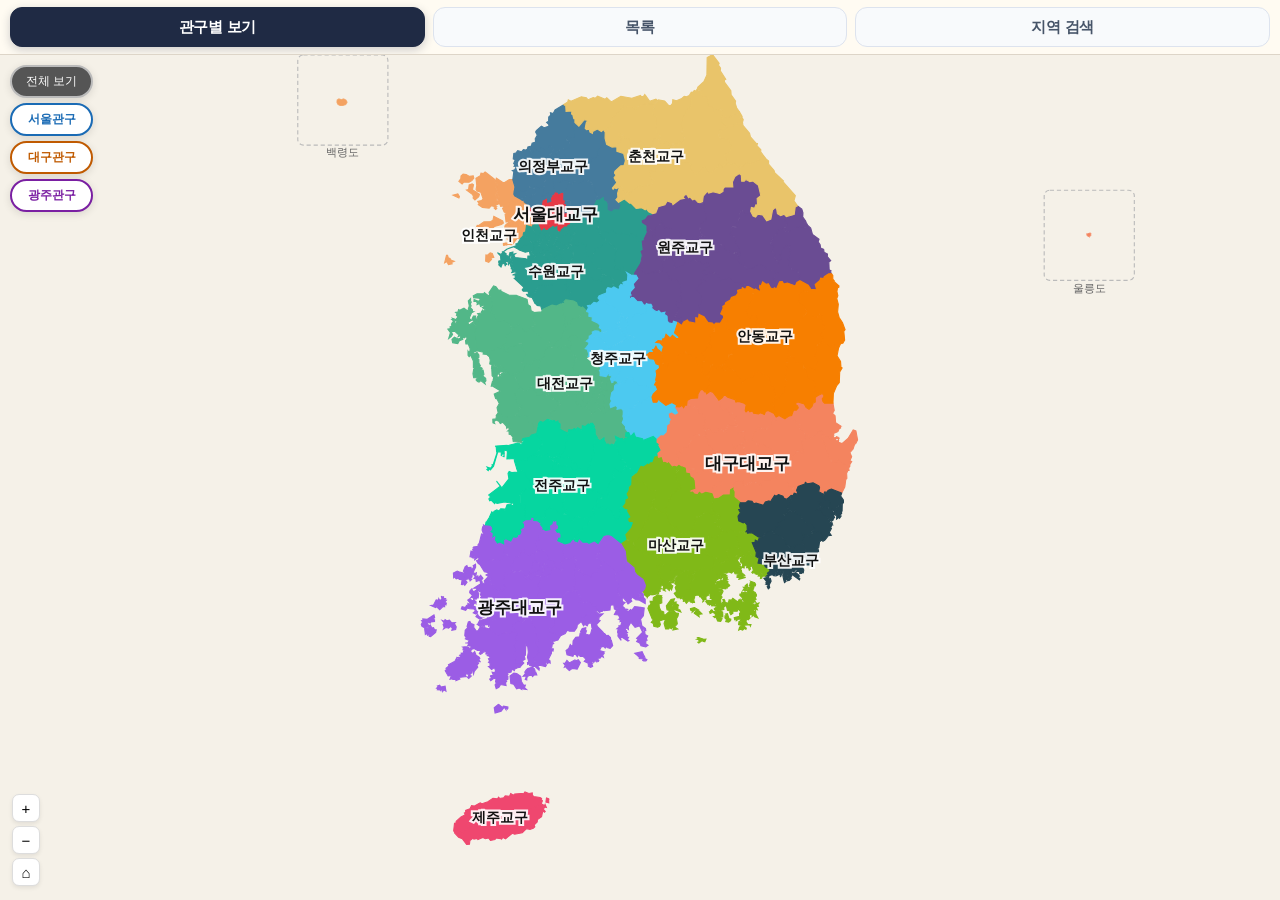
==== diocese.html @ 9a51d106 "Add files via upload" ====
<!DOCTYPE html>
<html lang="ko">
<head>
<script>
(function(){
  var ua=(navigator.userAgent||'').toLowerCase();
  var isIOS=/iphone|ipad|ipod/.test(ua) || (navigator.platform==='MacIntel' && navigator.maxTouchPoints>1);
  if(isIOS){ document.documentElement.classList.add('ios-device'); }
})();
</script>
<meta charset="UTF-8">
<meta http-equiv="Cache-Control" content="no-cache, no-store, must-revalidate">
<meta http-equiv="Pragma" content="no-cache">
<meta http-equiv="Expires" content="0">
<meta name="viewport" content="width=device-width,initial-scale=1.0,maximum-scale=1.0,user-scalable=no">
<meta name="mobile-web-app-capable" content="yes">
<meta name="apple-mobile-web-app-capable" content="yes">
<meta name="apple-mobile-web-app-status-bar-style" content="black-translucent">
<title>교구지도</title>
<link rel="stylesheet" href="css/diocese.css?v=V6-50">
</head>
<body>
<header>
  <div class="hd"><div class="hd-left"><span class="hd-icon" aria-hidden="true"></span><div class="hd-titles"><h1>한국 천주교 교구 지도</h1><span class="hd-sub">한국천주교 3개관구.16개교구</span></div></div></div>
</header>
<div class="tab-bar">
  <div class="tab on" data-tab="gwangu">관구별 보기</div>
  <div class="tab" data-tab="list">목록</div>
  <div class="tab" data-tab="search">지역 검색</div>
</div>
<div id="main">
  <div id="map-view" class="on">
    <svg id="map-svg" viewBox="55 130 380 600" preserveAspectRatio="xMidYMid meet" xmlns="http://www.w3.org/2000/svg">
      <g id="map-g">
        
        <g id="fills">
<path d="M184.0,245.7L187.2,251.6L190.1,250.7L191.0,252.3L188.8,255.5L186.0,254.6L185.7,251.8L184.2,252.9L183.3,251.6L182.0,252.5L181.3,247.5L184.0,245.7Z M168.3,238.7L173.0,242.2L172.9,243.1L171.6,242.8L171.6,245.0L169.6,245.4L168.7,243.1L165.8,244.4L163.2,242.3L166.3,238.9L166.4,237.1L168.3,238.7Z M188.5,245.5L188.8,247.9L192.0,249.3L193.4,251.7L192.8,252.5L191.0,252.8L190.1,250.7L187.2,251.6L186.5,249.7L185.8,249.8L183.7,245.5L186.4,244.4L188.5,245.5Z M190.0,227.6L191.0,228.2L190.7,232.5L192.3,233.1L192.4,234.1L191.8,235.5L188.2,236.1L186.5,234.3L187.2,232.8L187.7,233.3L187.3,228.4L190.0,227.6Z M193.3,244.1L193.0,245.2L195.2,246.4L194.8,247.6L196.5,248.2L195.0,250.9L193.4,251.7L191.6,248.9L188.8,247.9L188.6,245.6L190.2,245.5L192.1,243.6L193.3,244.1Z M177.5,248.9L179.7,248.8L182.0,252.6L179.9,254.5L177.8,254.9L175.8,252.6L175.4,250.2L174.5,250.4L177.5,248.9Z M178.9,231.8L179.9,234.1L178.7,235.0L178.0,237.7L174.8,240.1L173.1,238.6L174.6,238.7L175.6,232.9L175.0,232.4L178.9,231.8Z M182.6,234.4L184.8,236.4L187.1,235.0L188.9,236.8L184.9,239.9L183.7,239.7L183.1,238.5L181.0,237.8L181.9,236.9L180.9,234.2L182.6,234.4Z M174.4,239.8L177.7,242.3L179.8,241.9L179.9,243.0L178.3,244.6L175.0,243.8L170.7,240.6L172.6,239.9L173.1,238.6L174.4,239.8Z M197.8,239.8L198.4,243.4L196.6,243.4L195.1,246.4L193.0,245.2L193.3,244.1L192.1,243.6L192.8,241.9L197.8,239.8Z M176.9,244.0L178.3,244.6L178.8,246.3L176.9,246.5L176.3,248.4L174.5,249.6L174.0,247.2L172.8,246.2L173.8,244.8L172.8,242.6L176.9,244.0Z M180.9,234.4L181.9,236.9L181.0,237.8L183.1,238.5L184.9,240.6L180.2,241.2L179.1,239.8L179.5,238.1L178.7,235.0L180.9,234.4Z M184.5,230.1L184.1,232.2L187.1,235.0L185.5,236.6L181.7,233.7L181.3,231.7L182.5,230.5L182.7,228.8L183.7,228.7L184.5,230.1Z M180.5,242.5L183.3,242.9L184.4,244.6L181.8,247.5L180.2,247.1L178.8,246.3L178.3,244.6L180.5,242.5Z M184.8,227.0L187.1,227.6L187.4,228.6L187.7,233.3L187.2,232.8L186.5,234.4L184.0,232.1L184.5,230.1L183.7,228.1L184.8,227.0Z M172.5,247.0L172.9,246.3L173.9,247.2L174.5,250.4L171.9,248.7L170.0,250.9L167.5,250.8L168.2,249.4L167.3,248.5L168.1,247.3L172.4,247.8L172.5,247.0Z M179.5,237.8L179.1,239.8L180.4,241.6L179.6,242.1L177.7,242.3L174.8,240.1L178.8,236.5L179.5,237.8Z M172.5,247.0L172.4,247.8L170.7,247.0L169.1,247.8L168.3,247.0L168.1,243.9L168.7,243.1L169.6,245.4L171.6,245.0L171.6,242.8L173.0,243.1L173.8,244.8L172.5,247.0Z M186.6,240.5L189.2,241.9L187.7,245.2L183.8,244.0L185.2,241.4L184.9,240.6L186.6,240.5Z M191.7,240.7L191.5,241.9L192.6,242.2L192.1,243.8L189.7,245.7L187.7,245.2L189.5,240.6L191.7,240.7Z M192.6,235.5L192.1,239.3L191.0,240.7L189.5,240.6L188.8,236.0L192.6,235.5Z M181.5,248.6L181.4,250.6L180.0,250.3L179.7,248.8L176.9,248.7L174.9,249.7L176.9,246.5L179.4,246.6L181.3,247.5L181.5,248.6Z M189.1,237.6L189.0,241.8L184.9,240.6L186.6,237.9L188.7,236.6L189.1,237.6Z M173.1,249.7L175.4,250.2L175.8,252.6L177.0,253.5L174.9,255.1L172.3,250.0L173.1,249.7Z M184.9,240.6L185.2,241.5L183.7,243.5L179.8,242.7L180.4,240.9L184.9,240.6Z" fill="#E63946" stroke="#E63946" stroke-width="0.8" class="dp" data-d="서울대교구" data-gw="서울관구" data-color="#E63946" data-parishes="233" data-url="https://aos.catholic.or.kr/index" data-region="서울 전지역" data-detail='["서울 전지역"]' onmouseenter="this.style.filter='brightness(.84)'" onmouseleave="this.style.filter=''" onclick="showCard(this)"/>
<path d="M136.0,213.8L141.6,218.2L143.3,222.0L142.1,225.2L143.2,226.8L142.5,229.7L143.8,230.7L142.9,232.7L144.8,235.6L142.8,236.5L142.4,237.9L143.1,237.8L142.6,238.4L143.3,239.0L142.5,239.7L141.4,238.6L142.2,237.7L139.4,237.0L137.9,238.7L133.1,238.2L130.2,236.2L130.8,235.6L129.8,233.9L132.5,233.4L133.6,232.1L132.0,227.5L129.3,226.6L128.6,225.4L129.1,222.7L128.5,217.5L131.6,215.7L132.1,213.9L133.9,214.1L135.0,213.1L136.0,213.8Z M147.4,220.4L148.9,220.5L152.2,218.4L154.7,218.5L156.2,223.7L155.4,228.6L155.8,229.8L166.4,237.1L166.3,238.9L162.2,239.7L161.6,238.4L160.0,238.4L158.2,237.3L157.4,235.4L154.0,233.5L152.6,234.8L151.6,237.3L150.7,236.9L148.8,238.3L147.6,237.1L146.1,237.5L143.7,231.8L144.8,230.9L143.3,229.7L143.9,227.6L142.9,225.3L143.7,221.8L142.5,219.5L143.0,217.5L147.4,220.4Z M160.0,238.4L159.0,240.0L156.3,239.3L158.9,242.6L156.4,244.8L157.8,249.7L156.7,251.2L152.8,248.6L152.8,247.7L149.9,248.6L149.2,243.0L150.1,242.4L148.5,241.4L147.4,238.8L150.7,236.9L151.6,237.3L152.6,234.8L154.0,233.5L157.4,235.4L158.2,237.3L160.0,238.4Z M134.3,256.4L132.3,253.9L131.1,255.0L129.7,254.3L130.3,253.7L129.0,252.0L129.4,250.9L130.5,251.1L134.2,248.5L139.1,248.2L140.6,247.3L141.2,244.5L147.5,247.8L148.0,249.3L146.6,250.3L141.6,251.8L136.3,256.5L134.3,256.4Z M159.8,251.3L162.3,251.9L164.4,251.1L163.6,255.8L162.3,256.3L162.2,257.6L159.6,260.6L155.1,259.5L158.3,255.8L156.7,251.1L158.1,251.6L158.8,250.3L159.8,251.3Z M149.3,257.0L150.1,255.9L152.2,255.9L152.4,256.8L152.3,255.3L153.5,255.0L158.4,255.1L155.1,259.5L157.5,260.5L154.9,264.0L153.0,264.3L154.0,264.7L150.6,264.3L150.3,265.3L150.3,264.7L147.8,265.3L149.2,264.3L148.0,264.3L148.0,263.5L152.7,263.5L151.3,263.5L151.2,264.2L152.9,264.2L154.0,263.4L150.8,260.9L150.3,257.0L149.3,257.0Z M163.8,243.1L165.8,244.4L168.1,243.9L168.5,247.3L167.3,248.5L168.2,249.4L167.5,250.8L169.0,250.6L168.4,252.4L163.5,251.1L161.4,249.5L161.3,247.2L162.9,246.3L163.4,242.4L163.8,243.1Z M121.5,214.8L123.9,216.2L126.6,215.8L127.0,217.5L125.6,219.2L123.6,220.3L120.0,220.1L118.7,221.6L116.4,219.7L117.8,217.8L117.9,215.9L119.4,214.6L121.5,214.8Z M161.1,238.3L162.2,239.7L163.5,238.8L165.7,239.5L163.2,242.3L162.9,245.6L156.9,245.7L156.5,244.4L158.4,243.7L158.9,242.6L156.3,239.3L159.0,240.0L159.7,238.6L161.1,238.3Z M126.8,222.1L126.0,225.7L131.0,228.9L130.5,230.6L127.8,232.9L126.5,231.6L126.7,230.2L125.9,228.9L121.8,225.9L123.3,225.5L123.7,222.3L125.8,221.5L126.8,222.1Z M162.9,245.6L161.3,247.2L161.4,249.5L163.4,251.4L161.7,251.9L158.8,250.3L158.1,251.6L156.5,250.9L157.8,249.7L156.4,246.6L156.8,245.8L162.9,245.6Z M139.6,275.1L137.6,277.2L135.4,276.4L135.6,272.0L136.7,272.2L138.6,270.5L140.1,271.0L141.2,273.7L139.1,274.1L139.6,275.1Z M155.7,250.7L157.6,252.2L157.7,255.2L152.2,255.6L151.9,253.2L153.9,251.3L154.1,249.8L155.7,250.7Z M108.3,272.2L109.1,274.7L109.9,274.3L111.0,275.8L113.1,276.5L111.2,277.4L111.6,278.3L109.0,278.8L107.8,276.6L106.3,277.5L107.6,272.2L108.3,272.2Z M149.9,250.3L150.9,249.9L153.1,251.5L151.9,253.2L152.2,255.6L150.3,255.5L150.1,254.4L151.0,254.0L150.4,253.0L149.0,254.7L148.9,252.9L149.7,252.7L148.7,252.2L151.7,252.2L150.5,250.6L150.0,251.7L149.1,251.4L149.9,250.3Z M115.6,228.6L116.8,230.5L116.4,231.6L112.2,229.5L115.6,228.6Z M152.5,248.6L155.7,250.7L154.1,249.8L153.9,251.3L153.0,251.5L150.4,249.9L151.7,248.9L152.6,250.0L151.8,248.9L152.5,248.6Z" fill="#F4A261" stroke="#F4A261" stroke-width="0.8" class="dp" data-d="인천교구" data-gw="서울관구" data-color="#F4A261" data-parishes="135" data-url="http://www.caincheon.or.kr/" data-region="인천 전지역, 경기 서부" data-detail='["인천 전지역", "경기 서부 (김포·부천·시흥일부·안산일부)"]' onmouseenter="this.style.filter='brightness(.84)'" onmouseleave="this.style.filter=''" onclick="showCard(this)"/>
<path d="M214.1,232.6L216.3,232.2L218.8,230.1L220.0,231.3L219.4,231.9L219.9,232.9L221.1,233.3L222.4,235.3L222.4,239.7L224.6,240.6L226.7,239.0L229.9,239.3L230.8,236.2L229.9,234.4L231.6,234.1L233.4,232.1L238.6,235.1L242.3,239.0L246.2,238.4L248.7,239.9L249.5,239.1L251.2,241.4L253.3,241.9L254.0,242.6L253.5,244.0L250.8,244.2L248.8,246.8L246.6,247.8L246.7,248.9L247.9,249.0L250.1,251.3L250.3,255.7L248.0,260.5L248.2,261.8L241.8,261.6L241.9,259.6L242.9,258.7L242.3,257.6L240.3,258.9L240.2,257.2L238.1,256.9L237.1,258.2L232.4,256.4L231.9,257.2L228.5,257.7L227.2,255.5L225.4,254.4L222.6,256.4L218.4,254.5L216.4,256.4L214.2,254.0L213.9,252.7L215.3,252.4L215.6,250.8L214.8,249.2L215.3,248.3L213.5,244.9L210.3,244.4L208.6,245.8L212.3,235.0L214.1,232.6Z M161.4,296.8L162.6,295.0L155.7,288.5L156.6,288.3L156.1,285.8L154.5,286.3L157.5,284.9L156.4,283.9L153.6,284.5L154.6,283.7L154.0,281.8L154.5,282.3L155.3,280.9L153.6,281.5L154.6,277.6L153.5,275.1L154.0,272.5L152.2,270.6L153.4,271.5L154.6,270.2L152.2,270.4L154.6,270.0L154.6,271.6L156.5,271.2L155.5,272.1L156.2,273.8L164.0,274.7L164.8,276.6L164.4,275.0L165.3,275.1L165.4,272.7L167.2,272.7L166.6,269.9L167.8,270.3L170.4,273.8L171.0,272.1L172.5,271.7L171.6,272.1L171.5,271.2L175.8,270.2L177.2,273.4L178.8,273.9L180.6,276.7L181.9,276.2L184.8,277.2L186.4,274.8L186.4,276.0L187.4,276.5L188.6,275.5L190.4,278.0L195.6,277.7L196.1,279.0L195.7,279.9L196.4,281.9L194.1,283.0L193.7,285.5L191.7,285.9L190.9,284.1L189.0,283.1L188.4,279.9L183.6,280.5L182.6,282.4L185.1,283.5L186.0,286.4L182.8,287.6L182.6,293.5L180.4,293.1L178.0,294.4L175.0,293.1L173.2,293.7L169.8,299.3L166.0,299.4L165.4,297.7L162.1,297.7L161.4,296.8Z M227.0,255.2L228.5,257.7L231.9,257.2L232.4,256.4L237.1,258.2L238.1,256.9L240.2,257.2L240.3,258.9L242.3,257.6L242.9,258.7L241.9,259.6L241.8,261.6L244.1,261.2L246.6,262.2L247.3,268.5L245.8,269.5L246.7,272.1L245.6,275.6L245.7,277.8L240.7,286.5L235.7,284.6L235.8,283.4L234.6,283.6L232.9,280.8L231.1,281.1L230.8,282.9L229.8,281.8L227.2,282.6L226.3,281.6L227.5,279.9L227.0,275.6L228.0,274.3L227.3,272.0L228.7,268.1L222.4,262.7L220.6,263.7L220.2,260.2L218.2,260.1L216.3,257.1L218.4,254.5L222.6,256.4L225.4,254.4L227.0,255.2Z M205.5,284.7L205.9,286.7L207.1,287.0L208.8,289.7L210.4,288.2L212.5,290.2L215.7,289.5L217.8,291.4L218.5,289.0L217.5,288.2L219.2,285.1L221.4,287.1L224.7,287.8L226.2,290.1L225.4,294.3L222.2,295.2L220.4,299.6L215.9,301.0L215.2,302.5L216.6,304.2L214.5,306.2L212.3,305.7L210.4,307.5L207.7,308.0L208.4,309.5L207.1,311.9L204.2,308.9L203.4,309.4L200.6,308.1L200.0,306.0L197.9,304.7L193.1,304.1L194.8,303.0L194.1,302.1L194.5,301.4L195.9,301.0L195.1,299.4L195.8,297.9L193.2,297.1L192.4,298.0L191.8,297.0L193.9,294.6L191.5,293.6L191.7,292.8L193.4,292.6L193.3,291.2L198.6,292.0L200.4,289.1L204.0,287.9L204.0,285.5L205.5,284.7Z M203.0,263.0L205.2,264.8L206.7,264.5L206.4,272.4L211.4,272.4L210.7,277.6L212.3,279.4L214.0,279.3L214.7,280.3L214.2,281.3L217.5,281.6L217.5,284.5L218.8,285.4L217.5,288.2L218.5,289.0L217.8,291.4L215.7,289.5L212.5,290.2L210.4,288.2L208.8,289.7L207.1,287.0L205.9,286.7L205.1,284.4L204.0,285.5L204.0,287.9L200.4,289.1L198.6,292.0L193.3,291.3L192.1,287.8L193.1,287.2L194.1,283.0L196.4,281.9L195.5,275.5L197.7,273.6L197.6,270.4L194.5,267.2L194.9,265.4L199.0,264.3L199.9,266.3L201.6,264.4L201.2,263.4L203.0,263.0Z M193.3,285.6L193.1,287.2L192.1,287.8L193.6,292.2L191.5,293.6L193.9,294.6L191.8,297.1L192.4,298.0L193.2,297.1L195.7,297.8L195.1,299.4L195.9,301.0L194.1,302.1L194.8,303.0L191.1,305.0L191.6,305.7L191.0,306.8L190.2,306.3L185.6,308.3L182.6,307.6L175.4,311.1L174.5,308.1L171.9,307.8L171.2,305.9L171.2,306.9L170.4,306.4L168.4,302.2L167.3,302.1L168.2,301.7L165.4,301.3L164.5,300.0L170.5,298.9L173.2,293.7L175.0,293.1L178.0,294.4L180.4,293.1L182.7,293.5L182.2,291.6L183.0,291.8L182.5,288.8L183.1,287.3L186.0,286.4L186.8,287.5L187.6,286.8L190.2,287.5L191.4,285.8L193.3,285.6Z M222.6,263.0L224.0,264.7L226.0,265.1L227.2,267.4L228.7,268.1L227.3,272.0L228.0,274.3L227.0,275.6L227.5,279.9L226.3,281.6L227.2,282.6L229.8,281.8L230.8,282.9L231.1,281.1L232.9,280.8L234.5,283.6L236.0,283.8L236.1,290.4L232.8,291.5L233.6,293.6L231.4,292.9L230.3,294.4L230.7,295.7L229.6,296.5L226.4,294.7L225.3,295.7L223.9,295.2L225.4,294.3L226.3,292.2L226.2,290.0L224.8,287.8L221.4,287.1L220.0,285.2L217.7,284.8L217.4,281.5L214.2,281.3L214.7,280.3L214.0,279.3L212.3,279.4L210.7,277.6L211.4,272.3L212.2,271.7L211.5,270.5L212.9,269.8L213.4,267.6L216.9,266.4L220.0,263.1L222.6,263.0Z M212.7,244.5L215.3,248.3L215.4,251.7L213.9,252.7L214.2,254.0L215.1,254.2L218.2,260.1L220.2,260.2L220.3,262.7L219.0,264.3L215.7,267.2L213.4,267.6L212.9,269.8L211.5,270.5L211.9,272.0L208.0,272.9L206.1,272.0L206.7,264.5L205.2,264.8L202.9,262.9L201.2,263.4L201.6,264.4L199.9,266.3L199.0,264.3L194.4,264.9L194.3,263.1L197.8,260.3L197.1,259.2L199.3,256.1L199.3,253.3L197.7,250.6L197.9,249.5L203.5,250.6L203.5,249.7L204.7,249.1L204.3,247.5L206.9,246.6L207.7,247.6L210.1,244.5L212.7,244.5Z M164.5,259.4L165.5,259.4L165.2,257.9L164.9,259.5L162.0,258.3L162.3,256.3L163.8,255.5L164.4,251.1L169.3,252.6L170.1,257.4L172.7,258.5L173.0,261.4L170.9,263.0L168.3,262.3L165.8,263.4L165.0,265.2L162.9,264.9L159.3,268.4L155.4,266.2L150.7,267.7L157.1,265.5L156.9,264.1L158.1,263.8L160.4,260.1L161.4,260.5L160.7,259.9L161.5,258.9L164.5,259.4Z M198.5,238.5L199.9,238.7L203.2,243.5L206.8,245.9L206.0,247.3L204.3,247.5L204.7,249.1L203.5,249.7L203.5,250.6L197.9,249.5L197.3,251.4L195.0,250.9L196.5,248.2L194.7,247.1L196.6,243.4L198.4,243.4L197.8,239.6L197.1,239.8L198.5,238.5Z M194.5,267.2L197.2,269.3L197.7,273.6L195.5,275.4L196.1,276.9L195.6,277.7L190.4,278.0L188.8,276.6L188.5,275.2L189.8,274.6L190.1,272.5L189.3,273.3L188.5,272.1L190.5,270.6L191.2,266.9L194.5,267.2Z M195.5,257.6L197.6,258.1L197.1,259.5L197.8,260.1L194.3,263.1L194.5,265.1L192.3,265.6L185.3,261.7L186.6,258.3L190.0,259.0L193.2,256.9L195.5,257.6Z M173.0,261.1L174.3,263.0L172.4,267.0L175.2,266.9L175.9,268.7L177.1,268.5L177.9,269.7L176.9,271.5L174.7,270.2L169.8,272.6L167.6,269.9L168.1,268.9L169.7,268.6L169.8,264.6L169.1,264.0L169.7,262.6L171.7,262.7L173.0,261.1Z M148.3,270.2L148.1,270.9L148.7,270.3L150.3,271.4L148.6,270.3L148.3,270.9L151.5,273.0L152.6,272.2L152.9,273.2L152.1,271.3L153.0,272.2L152.6,274.2L154.1,278.1L153.4,280.7L152.9,278.2L151.9,277.9L151.7,279.5L151.3,276.0L151.0,276.7L148.5,276.3L150.7,278.8L149.9,278.5L149.1,279.9L149.6,277.5L148.7,278.4L147.5,277.6L146.3,280.5L144.8,279.1L144.8,278.2L145.9,277.9L144.6,277.2L144.8,276.3L146.9,275.9L146.2,275.3L146.0,272.7L143.8,270.4L146.3,271.6L147.6,270.3L147.1,269.5L147.6,270.0L150.7,267.7L147.6,270.0L148.3,270.2Z M168.7,262.7L169.7,262.6L169.1,264.0L169.8,264.6L169.7,268.6L163.5,270.0L159.3,268.4L162.9,264.9L165.0,265.2L165.8,263.4L168.7,262.7Z M186.8,257.2L183.7,265.1L181.5,266.4L180.6,265.9L179.8,269.0L177.2,268.8L177.1,267.5L178.4,267.1L181.8,258.0L186.8,257.2Z M196.2,251.2L197.8,251.2L197.6,251.7L196.1,254.0L192.9,255.3L192.8,257.8L190.0,259.0L186.6,258.3L186.5,255.7L188.8,255.5L189.0,254.3L191.7,252.1L192.8,252.5L194.1,250.8L196.2,251.2Z M186.3,275.1L184.8,277.2L181.9,276.2L180.5,276.7L178.8,273.9L177.2,273.4L176.9,271.1L177.9,269.7L177.4,268.9L179.7,269.0L183.1,273.1L185.6,273.3L186.3,275.1Z M186.5,280.0L188.4,279.9L189.0,283.1L191.2,284.4L191.6,285.7L190.4,287.4L187.6,286.8L186.7,287.5L185.1,283.5L182.6,282.4L183.7,280.5L186.5,280.0Z M187.6,262.9L192.8,265.7L194.6,265.1L194.9,266.5L191.2,266.9L190.5,269.4L188.0,269.6L187.8,267.6L186.3,267.0L185.8,264.6L184.4,263.3L185.3,261.7L187.6,262.9Z M172.1,249.3L174.6,255.0L173.7,257.5L172.2,257.4L172.7,258.5L171.2,258.5L170.1,257.4L169.4,252.7L168.4,252.4L169.0,250.6L170.0,250.9L170.1,250.1L172.1,249.3Z M183.3,251.6L184.2,252.9L185.9,251.9L186.0,254.6L186.9,255.5L186.2,257.2L181.5,258.6L179.8,256.5L180.0,253.9L183.3,251.6Z M177.9,254.9L178.6,254.6L178.7,256.4L176.7,257.6L178.1,259.6L178.0,261.1L176.1,261.1L174.3,263.0L172.2,257.4L173.7,257.5L174.5,254.6L175.4,255.1L177.0,253.4L177.9,254.9Z M178.1,261.0L179.8,262.8L179.7,263.8L178.7,265.0L178.4,267.1L177.1,267.5L177.3,268.4L175.9,268.7L175.2,266.9L172.4,267.0L175.6,261.5L178.1,261.0Z M185.1,264.2L186.3,266.9L185.9,269.9L180.4,270.7L179.7,269.0L180.6,265.9L181.5,266.4L185.1,264.2Z M187.2,267.6L188.1,268.1L188.0,269.6L190.5,269.4L190.5,270.6L188.4,272.4L189.3,273.3L190.1,272.4L189.9,274.5L187.4,276.5L186.3,275.9L186.4,272.9L185.8,272.7L186.8,272.0L185.7,268.0L186.3,267.0L187.2,267.6Z M198.1,251.0L199.4,254.1L198.5,257.1L197.4,258.2L193.0,257.1L192.9,255.3L196.1,254.0L198.1,251.0Z M180.1,254.6L179.8,256.5L181.5,258.7L179.8,262.8L177.9,260.8L178.1,259.6L176.7,257.6L178.7,256.4L178.6,254.6L180.1,254.6Z M186.4,270.2L186.8,272.0L185.8,272.7L186.4,272.9L186.1,273.8L183.1,273.1L181.1,270.5L186.4,270.2Z" fill="#2A9D8F" stroke="#2A9D8F" stroke-width="0.8" class="dp" data-d="수원교구" data-gw="서울관구" data-color="#2A9D8F" data-parishes="222" data-url="https://www.casuwon.or.kr/" data-region="경기 남부" data-detail='["경기 남부 (수원·광주·과천·광명·군포·성남·시흥일부·안산일부·안성·안양·양평·여주·오산·용인·의왕·이천·평택·하남·화성)"]' onmouseenter="this.style.filter='brightness(.84)'" onmouseleave="this.style.filter=''" onclick="showCard(this)"/>
<path d="M220.8,191.5L222.5,194.5L228.2,195.1L228.7,198.6L233.3,199.8L234.6,202.8L233.7,208.3L231.4,208.6L227.2,212.5L226.9,213.8L228.0,215.3L226.6,217.2L228.6,220.6L225.4,224.1L225.9,225.3L226.9,224.2L228.2,224.9L229.9,224.0L229.3,231.1L227.8,232.6L230.7,236.6L229.9,239.3L226.7,239.0L224.6,240.6L222.4,239.7L222.4,235.3L221.1,233.3L219.9,232.9L219.8,231.0L218.8,230.1L216.3,232.2L214.1,232.5L214.9,229.4L213.7,228.3L214.1,227.8L213.0,227.6L212.8,224.5L211.7,223.9L211.0,221.4L209.5,219.7L205.3,218.5L207.1,209.1L210.0,208.8L210.6,203.1L212.8,203.6L215.2,201.2L214.5,199.3L215.2,197.1L217.6,195.4L218.6,191.6L220.4,189.7L220.8,191.5Z M198.8,175.4L198.8,178.0L201.6,180.6L205.3,176.0L207.9,176.4L206.8,178.2L206.1,182.0L207.0,183.0L208.9,182.6L209.5,184.7L211.2,185.6L211.4,184.4L214.7,182.6L217.6,184.3L219.1,182.9L220.3,184.8L220.4,189.4L218.6,191.6L217.6,195.4L215.2,197.1L214.5,199.3L215.2,201.2L212.8,203.6L210.6,203.1L210.0,208.8L207.1,209.1L206.0,213.2L206.3,215.9L204.8,219.8L201.8,221.3L200.7,219.7L198.3,220.2L196.7,222.0L191.8,218.5L193.2,215.1L192.1,210.0L195.3,208.3L196.0,206.3L195.2,204.5L193.2,204.0L192.1,201.6L191.0,201.1L190.5,197.0L192.3,196.4L193.1,197.4L195.3,195.5L194.5,191.1L192.6,190.9L192.7,188.8L194.9,187.4L195.5,189.0L198.8,188.3L198.3,182.9L197.3,182.2L197.6,176.0L198.8,175.4Z M190.9,165.2L192.3,166.3L192.5,170.0L196.7,169.8L196.4,171.8L197.3,172.4L197.2,174.1L198.1,175.4L197.3,182.2L198.3,182.9L198.8,188.3L195.5,189.0L194.9,187.4L192.4,189.7L192.6,191.0L194.5,191.1L195.1,196.0L193.1,197.4L191.4,196.3L190.5,197.0L190.6,198.2L187.4,197.2L183.8,202.8L180.7,201.3L184.4,196.6L182.1,194.1L177.8,197.2L174.2,195.7L174.2,198.4L173.5,198.8L170.2,196.7L169.2,199.4L168.0,199.7L166.3,196.1L165.1,196.5L165.4,195.3L167.9,194.6L168.4,192.6L170.9,191.8L170.6,189.5L172.1,186.9L170.9,184.6L171.4,183.7L175.0,180.5L176.9,181.6L180.2,180.6L180.3,179.5L178.7,177.9L180.1,177.0L180.2,174.0L181.6,172.8L181.4,171.0L183.4,171.6L184.7,169.0L190.9,165.2Z M182.1,194.4L184.4,196.6L180.0,201.7L179.8,203.6L178.8,203.9L179.2,204.6L178.4,205.7L177.7,212.0L175.6,212.1L174.8,213.8L175.6,215.9L174.9,217.4L177.8,217.8L177.0,221.9L175.5,222.1L174.8,224.0L173.6,224.6L170.9,223.3L167.4,224.5L166.1,223.1L164.0,226.6L160.0,226.5L157.0,228.2L155.7,227.0L156.2,223.7L154.7,218.5L155.4,212.7L154.4,212.1L156.1,211.5L157.2,209.1L155.6,209.0L156.3,208.0L155.3,207.1L156.4,204.4L155.0,203.8L155.4,199.9L156.8,199.7L158.2,197.9L160.9,198.8L162.2,197.2L164.0,197.5L165.9,195.9L168.0,199.7L169.2,199.4L170.3,196.6L173.5,198.8L174.2,198.4L174.2,195.7L177.8,197.2L180.7,194.4L182.1,194.4Z M205.9,219.2L209.8,220.0L211.7,223.9L212.8,224.5L213.0,227.6L214.1,227.8L213.7,228.3L214.9,229.4L209.0,243.9L208.7,246.6L207.5,247.6L206.5,245.5L202.9,243.3L199.9,238.7L196.5,239.1L197.1,238.4L195.6,237.6L195.3,233.0L190.9,232.9L191.0,228.2L189.7,227.1L192.1,226.1L193.5,224.1L193.8,221.9L195.3,221.1L196.9,222.0L198.0,220.4L200.6,219.7L201.8,221.3L204.8,219.8L205.2,218.5L205.9,219.2Z M181.2,201.8L183.1,202.0L184.1,203.6L183.5,204.2L183.9,205.3L186.8,206.3L188.0,209.1L190.4,208.8L192.0,209.8L193.2,215.1L191.6,218.7L188.0,220.4L184.4,219.7L183.2,220.4L184.5,226.5L183.7,228.7L182.2,229.1L179.2,227.7L178.2,230.0L175.5,230.3L175.1,229.6L176.7,226.1L176.4,223.8L177.2,223.0L177.8,217.8L174.9,217.4L175.6,215.9L174.8,213.8L175.6,212.1L177.7,212.0L178.4,205.7L179.2,204.6L178.8,203.9L179.8,203.6L180.0,201.7L181.2,201.8Z M177.2,222.0L176.4,223.8L176.7,226.1L175.2,230.1L178.0,230.1L179.2,227.7L181.5,228.6L182.5,229.9L181.3,231.7L181.7,233.7L179.5,234.5L179.4,232.0L178.6,231.3L176.6,232.7L175.0,232.4L175.6,232.9L174.6,238.7L173.4,238.2L172.6,239.9L170.7,240.6L162.8,234.4L163.2,233.9L165.5,234.9L165.8,233.3L167.6,232.7L167.1,231.4L168.1,230.9L168.0,230.0L170.7,228.3L169.7,223.7L170.9,223.3L173.6,224.6L174.8,224.0L175.5,222.1L177.2,222.0Z M188.3,197.7L190.6,198.2L191.0,201.1L192.1,201.6L193.2,204.0L195.3,204.7L196.0,206.3L195.3,208.3L192.1,210.0L190.4,208.8L188.1,209.1L186.8,206.3L183.9,205.3L183.8,202.8L185.2,201.4L185.4,199.9L186.5,199.4L187.1,197.4L188.3,197.7Z M192.7,219.1L195.3,221.5L193.8,221.9L193.5,224.1L192.1,226.1L187.3,228.5L187.1,227.6L184.3,226.9L183.2,220.4L184.4,219.7L188.0,220.4L191.8,218.5L192.7,219.1Z M167.2,224.4L169.3,224.1L170.9,227.8L168.0,230.0L168.1,230.9L167.1,231.4L167.6,232.7L165.8,233.3L165.5,234.9L160.9,233.0L161.9,230.7L163.1,230.9L164.3,229.3L164.7,227.1L164.0,226.0L165.7,223.3L167.2,224.4Z M164.0,226.6L164.7,227.1L164.0,229.9L161.9,230.7L160.6,232.6L156.0,230.0L155.4,228.8L155.6,227.0L157.0,228.2L160.0,226.5L164.0,226.6Z M195.3,233.0L195.4,237.0L197.1,238.3L196.4,239.0L197.3,239.6L191.8,242.2L191.5,240.1L192.9,237.1L192.7,235.6L191.7,235.3L192.3,233.1L195.3,233.0Z" fill="#457B9D" stroke="#457B9D" stroke-width="0.8" class="dp" data-d="의정부교구" data-gw="서울관구" data-color="#457B9D" data-parishes="88" data-url="http://ucatholic.or.kr/" data-region="경기 북부" data-detail='["경기 북부 (의정부·고양·구리·남양주·동두천·양주·연천·파주·가평·포천)"]' onmouseenter="this.style.filter='brightness(.84)'" onmouseleave="this.style.filter=''" onclick="showCard(this)"/>
<path d="M292.9,226.7L293.8,228.1L296.9,227.1L301.6,228.3L303.9,226.9L304.0,225.1L305.1,223.7L310.6,223.8L310.6,220.2L312.3,216.4L315.6,214.1L317.0,215.5L317.2,219.7L319.0,219.6L320.1,218.3L323.0,219.9L325.3,219.5L329.1,222.6L330.9,229.8L328.2,231.9L328.5,236.6L327.3,236.4L326.4,238.8L324.1,238.2L323.6,240.8L322.7,240.9L323.2,242.2L320.8,242.5L320.4,243.9L319.7,243.7L319.1,240.4L317.1,240.8L316.0,242.1L315.1,247.0L315.0,248.8L315.7,249.5L314.1,248.1L313.4,249.3L314.0,252.2L310.6,252.0L309.7,252.9L310.2,255.1L309.3,257.6L312.0,259.0L313.1,261.8L312.6,263.5L314.2,264.5L315.7,268.6L315.3,269.4L316.7,271.1L315.5,272.8L313.4,270.5L308.7,270.4L308.4,268.9L305.5,268.4L304.7,265.5L302.0,264.6L300.7,267.1L301.0,269.8L297.9,270.2L296.7,268.3L293.9,267.0L293.3,263.6L294.1,261.0L288.5,256.9L287.2,250.3L288.9,249.8L291.7,246.9L292.1,244.1L290.2,238.4L290.5,235.4L288.0,234.7L289.4,234.1L289.9,230.3L292.9,226.7Z M341.4,238.8L342.6,242.6L345.3,244.2L347.3,243.0L348.3,244.6L347.3,247.2L348.4,247.8L348.1,248.9L349.4,248.9L349.7,249.8L347.0,253.8L345.3,253.3L342.4,254.8L341.9,257.5L339.7,258.7L337.9,263.3L337.6,265.1L339.4,265.1L340.3,266.7L338.7,269.4L341.2,271.8L340.5,273.0L343.5,278.5L343.2,285.1L341.6,284.8L340.9,283.0L337.3,283.2L329.9,278.6L324.9,281.4L320.9,281.7L318.6,279.1L318.6,277.8L317.0,278.4L315.2,277.6L314.2,272.8L315.5,272.8L316.7,271.1L315.3,269.4L315.7,268.6L314.2,264.5L312.6,263.5L313.1,261.8L311.9,258.7L309.8,258.3L309.2,256.9L310.2,255.1L309.9,252.7L314.0,252.2L313.4,249.3L314.1,248.1L315.7,249.5L315.0,248.8L316.1,241.8L319.1,240.4L320.0,244.0L320.8,242.5L323.2,242.2L322.7,240.9L323.4,240.7L326.0,244.8L327.1,245.1L328.7,243.1L333.0,244.0L334.9,247.8L337.9,246.5L339.1,240.2L339.9,238.7L341.4,238.8Z M363.8,250.7L366.2,252.8L367.5,257.5L372.1,260.8L371.5,262.6L372.9,264.7L373.2,267.0L375.4,268.1L375.7,270.0L378.1,271.3L378.0,273.1L380.4,276.0L379.1,277.0L379.3,282.4L380.6,283.3L380.0,283.5L381.0,285.4L377.7,285.8L375.2,288.8L373.3,288.6L372.8,290.0L369.4,293.0L370.5,296.7L366.1,296.4L364.4,293.5L358.5,290.3L357.9,288.8L358.5,286.2L358.0,284.2L351.5,281.2L350.4,279.0L351.4,277.6L351.2,276.3L349.7,275.4L351.4,274.0L351.0,273.0L351.7,271.9L350.9,270.5L352.0,268.8L350.4,267.2L351.6,265.5L351.2,264.4L347.9,265.7L345.8,268.7L345.6,271.4L344.2,272.1L345.1,275.0L343.7,275.6L342.8,278.0L342.0,274.6L340.5,273.0L341.2,271.8L338.7,269.2L340.3,266.7L339.4,265.1L337.6,265.1L339.7,258.7L341.8,257.7L342.3,255.0L344.5,253.6L346.8,253.5L348.5,255.2L350.9,255.9L354.6,252.7L358.6,252.0L361.8,253.1L363.8,250.7Z M289.8,257.9L294.1,261.0L293.3,263.6L293.9,267.0L296.7,268.3L297.9,270.1L301.0,269.8L300.7,267.1L301.8,264.7L304.3,265.3L305.5,266.7L305.5,268.4L308.4,268.9L308.7,270.4L311.1,270.0L311.7,270.9L313.0,270.4L314.9,271.4L315.3,272.3L314.4,272.3L314.1,273.7L315.1,275.0L315.1,277.4L317.0,278.4L318.6,277.8L318.6,279.1L320.5,281.6L324.9,281.4L329.5,278.5L333.5,280.2L337.3,283.2L341.0,283.1L342.2,285.3L341.2,286.0L341.2,287.7L339.6,289.0L341.1,290.1L340.0,292.9L341.2,294.3L343.0,293.8L341.9,296.1L340.4,295.2L339.8,296.2L337.7,295.4L336.2,292.5L334.4,292.8L332.1,291.1L330.9,294.1L330.1,293.6L329.8,294.9L330.6,296.8L329.7,297.8L328.3,296.6L325.4,296.5L324.5,295.2L319.5,293.0L318.9,291.6L317.6,292.7L311.8,291.4L308.4,287.6L306.8,289.2L303.2,289.1L302.3,290.0L301.8,288.2L299.9,287.3L300.3,285.4L298.9,284.2L296.9,285.0L295.0,284.2L291.7,286.7L290.2,285.8L288.9,283.9L290.3,282.6L291.7,282.8L291.5,281.5L294.1,280.1L294.4,278.1L293.3,277.3L289.2,278.9L287.8,276.7L286.0,276.9L284.2,274.6L284.7,270.5L283.2,269.5L281.7,270.1L281.7,271.4L278.7,272.3L276.4,272.1L275.7,270.0L276.8,266.8L280.8,266.9L280.8,265.2L282.4,264.9L281.7,261.3L282.3,259.5L286.5,260.0L289.8,257.9Z M278.3,229.2L279.5,231.3L280.5,230.7L282.4,232.9L283.5,232.1L286.5,234.9L290.5,235.4L290.2,238.4L292.1,244.1L291.7,246.9L288.9,249.8L287.2,250.3L287.4,253.9L288.3,254.6L288.0,255.8L289.0,257.8L286.5,260.0L282.3,259.5L281.7,261.3L282.4,264.9L280.8,265.2L280.9,266.9L277.6,266.2L275.9,269.4L270.8,268.1L269.6,265.8L270.0,263.6L270.9,262.3L272.8,262.1L272.8,259.6L274.8,257.6L271.7,253.9L268.1,253.9L265.3,252.4L262.5,253.0L261.1,249.5L261.7,248.0L260.8,247.4L258.8,251.0L256.4,251.6L255.3,254.9L255.7,258.7L254.3,259.2L253.4,255.1L251.7,253.8L250.0,254.6L250.0,251.1L246.7,248.9L246.6,247.8L248.8,246.8L250.8,244.2L253.5,244.0L254.2,242.5L256.2,242.1L257.9,239.2L257.8,237.9L262.7,236.4L264.3,233.6L267.8,234.8L268.4,236.2L273.4,232.4L275.9,232.2L276.3,229.7L278.3,229.2Z M265.3,320.1L264.4,319.0L264.2,315.5L262.2,314.0L262.6,312.7L259.9,313.2L258.4,311.5L257.0,312.3L255.4,311.7L253.2,309.8L253.6,308.4L252.8,307.1L250.0,306.3L248.0,307.8L246.1,305.2L243.0,305.1L240.5,302.3L239.0,302.1L238.4,303.2L237.5,302.6L237.9,300.6L238.7,300.5L238.0,299.1L238.6,297.6L240.9,295.2L240.2,292.6L243.5,288.7L241.2,285.9L241.2,284.9L245.3,278.2L246.3,282.8L249.1,285.7L254.5,283.9L255.1,284.5L256.0,283.5L258.3,285.1L259.6,283.0L263.0,283.8L264.1,284.4L264.3,285.9L265.6,287.0L265.5,289.0L267.1,290.4L268.4,288.4L270.5,288.6L270.7,290.0L272.0,290.6L271.8,291.7L273.9,292.8L273.5,295.7L274.3,298.3L273.1,300.4L274.4,302.3L274.0,305.9L271.8,305.0L270.1,305.6L270.4,307.1L272.8,309.9L269.7,316.0L271.9,317.8L274.1,316.3L274.9,318.2L278.0,318.8L276.0,319.5L274.6,322.1L272.4,320.0L269.7,319.1L268.8,319.0L268.7,320.4L267.7,321.0L265.3,320.1Z M265.2,273.8L268.3,275.0L268.7,277.1L270.0,278.1L269.1,279.5L269.9,280.9L275.9,279.2L277.3,276.1L280.5,278.4L281.3,276.3L283.6,274.6L286.0,276.9L287.8,276.7L289.2,278.9L293.3,277.3L294.6,278.3L294.1,280.1L291.5,281.5L291.7,282.8L290.3,282.6L288.9,283.9L292.2,287.2L292.2,290.2L291.4,290.5L289.4,288.6L288.2,290.1L289.3,291.6L285.0,295.1L285.6,297.9L288.2,300.2L289.0,304.9L288.8,306.1L286.6,307.7L287.8,312.9L286.4,315.2L286.6,317.0L284.5,316.8L284.8,320.5L279.6,319.4L278.6,318.2L274.9,318.2L274.1,316.3L271.9,317.8L269.8,316.3L272.8,309.9L270.4,307.1L270.1,305.6L271.8,305.0L274.0,305.9L274.4,302.3L273.1,300.4L274.3,298.3L273.5,295.7L273.9,292.8L271.8,291.7L272.0,290.6L270.7,290.0L270.5,288.6L268.4,288.4L267.1,290.4L265.5,289.0L265.6,287.0L264.3,285.9L264.1,284.4L260.6,283.4L261.4,281.0L260.2,277.1L265.2,273.8Z M261.4,249.0L262.5,253.0L265.3,252.4L268.1,253.9L271.7,253.9L274.8,257.6L272.8,259.6L272.8,262.1L270.9,262.3L270.0,263.6L269.6,265.8L270.8,268.1L275.8,269.3L276.5,272.2L280.4,272.0L283.2,269.5L284.9,271.0L284.3,274.5L281.3,276.3L280.5,278.4L277.3,276.1L275.9,279.2L270.2,280.9L269.1,279.5L270.0,278.1L268.7,277.1L268.3,275.0L264.4,273.8L260.2,277.1L261.4,281.0L260.6,283.4L259.1,283.2L258.3,285.1L256.0,283.5L255.1,284.5L254.5,283.9L249.1,285.7L246.4,283.0L245.3,279.0L246.7,272.1L245.8,269.5L247.3,268.5L246.6,262.2L248.2,261.8L248.0,260.5L250.3,255.7L250.0,254.6L251.1,253.9L253.4,255.1L254.3,259.2L255.7,258.7L255.3,254.9L256.4,251.6L258.9,251.0L260.7,247.5L261.7,248.0L261.4,249.0Z M299.6,284.7L300.6,286.1L299.9,287.3L301.8,288.2L302.3,290.0L303.2,289.1L306.8,289.2L308.4,287.6L311.8,291.4L317.6,292.7L318.9,291.6L319.4,292.9L321.4,293.9L319.8,296.5L317.7,295.2L317.6,296.2L315.6,296.2L314.1,297.5L314.8,298.6L313.2,301.0L309.9,302.2L309.2,303.9L305.9,305.9L305.3,307.7L303.8,308.4L304.0,309.8L302.3,313.7L304.4,315.2L304.2,317.2L302.0,320.5L298.9,320.3L297.3,321.5L296.3,320.4L293.3,320.0L290.4,315.9L287.0,314.2L287.8,312.9L286.6,307.7L288.8,306.1L289.0,304.9L288.2,300.2L285.6,297.9L285.0,295.1L289.3,291.6L288.2,290.1L289.4,288.6L291.4,290.5L292.2,290.2L292.6,289.0L291.7,286.7L292.7,285.6L295.1,284.2L296.9,285.0L299.6,284.7Z M351.6,265.5L350.4,266.7L352.1,268.9L350.9,270.5L351.7,271.9L351.0,273.0L351.4,273.9L349.7,275.4L351.2,276.3L351.4,277.6L350.4,279.0L352.8,282.4L356.5,282.9L356.6,284.0L358.0,284.2L358.5,286.2L357.9,288.8L358.5,290.3L356.4,291.5L355.5,293.9L349.6,291.9L347.1,292.6L346.0,290.9L344.0,291.2L343.0,293.6L341.1,294.3L340.0,292.9L341.1,290.1L339.6,289.0L341.3,287.7L341.4,285.6L343.5,284.3L343.5,278.5L342.8,278.0L343.7,275.6L345.1,275.0L344.2,272.1L345.6,271.4L345.8,268.7L347.9,265.7L351.2,264.4L351.6,265.5Z M359.9,239.5L360.7,242.0L360.6,244.0L359.9,242.9L360.1,244.3L363.0,248.4L361.9,247.7L361.0,249.1L362.7,248.5L363.9,250.6L363.2,251.8L362.4,251.7L361.8,253.1L358.6,252.0L354.6,252.7L350.9,255.9L347.1,254.0L349.7,249.8L349.4,248.9L348.1,248.9L348.4,247.8L347.3,247.2L347.9,245.0L350.4,243.6L352.1,244.1L354.5,243.2L355.2,237.9L356.8,237.1L359.9,239.5Z" fill="#6A4C93" stroke="#6A4C93" stroke-width="0.8" class="dp" data-d="원주교구" data-gw="서울관구" data-color="#6A4C93" data-parishes="54" data-url="http://www.wjcatholic.or.kr/" data-region="강원 남부, 충북 북부" data-detail='["강원 남부 (원주·삼척·영월·정선·태백·횡성·동해일부·평창일부)", "충북 북부 (단양·제천)"]' onmouseenter="this.style.filter='brightness(.84)'" onmouseleave="this.style.filter=''" onclick="showCard(this)"/>
<path d="M269.0,201.0L270.6,203.4L274.4,206.0L280.2,206.3L281.4,207.4L280.9,211.0L284.5,215.1L288.2,212.2L288.8,210.3L291.1,209.1L293.6,213.2L295.9,213.6L297.3,212.9L297.4,211.4L298.8,210.2L300.3,209.9L301.3,207.4L303.7,209.6L307.1,206.5L309.6,207.9L312.1,206.7L316.1,210.1L315.6,214.1L312.4,216.3L310.6,220.2L310.9,223.7L305.1,223.7L304.0,225.1L303.9,226.9L301.6,228.3L296.9,227.1L293.8,228.1L292.9,226.7L289.9,230.3L289.4,234.1L287.6,234.9L286.1,234.6L284.1,232.3L282.4,232.9L280.5,230.7L279.5,231.3L278.2,229.1L276.7,229.3L275.6,231.3L276.3,231.8L273.4,232.4L268.4,236.2L267.8,234.8L264.3,233.6L262.7,236.4L257.8,237.8L256.2,242.1L254.0,242.6L251.2,241.4L249.5,239.1L248.7,239.9L246.2,238.4L242.3,239.0L238.6,235.1L237.6,235.2L233.8,232.2L229.8,234.6L227.9,232.8L229.3,231.1L229.1,228.2L230.5,223.5L232.7,224.8L232.8,226.5L234.0,226.9L234.3,229.6L236.2,227.2L237.4,229.1L237.7,227.1L239.8,227.5L239.9,225.8L245.2,222.6L246.2,223.6L248.5,222.5L249.6,223.3L251.2,221.9L252.8,222.6L254.7,219.7L253.6,217.5L252.1,216.6L252.3,214.2L251.3,212.1L255.8,212.5L256.4,210.4L257.6,209.7L261.1,213.6L263.2,208.6L264.5,207.7L264.3,205.9L265.6,204.5L266.3,201.4L269.0,201.0Z M285.8,153.8L286.3,155.5L289.3,155.1L289.4,159.3L292.9,160.0L293.5,166.8L296.8,166.9L297.6,170.1L299.1,168.9L300.0,169.7L301.7,168.1L303.4,169.5L303.8,173.5L302.0,176.4L305.8,180.6L305.8,182.3L302.6,183.7L301.2,183.3L300.6,185.0L301.1,187.5L302.4,190.0L303.7,189.0L305.6,190.0L307.5,189.4L308.7,191.1L308.9,193.3L309.8,193.8L308.2,199.0L306.4,199.3L305.8,200.8L305.6,202.0L306.7,203.5L306.4,205.8L307.1,206.4L306.6,207.4L303.7,209.6L301.3,207.4L300.3,209.9L298.8,210.2L297.4,211.4L297.3,212.9L295.9,213.6L293.6,213.2L291.1,209.1L288.8,210.3L288.2,212.2L284.5,215.1L280.9,211.0L281.4,207.4L280.2,206.3L274.5,206.0L270.6,203.4L269.3,201.1L266.9,201.8L264.9,199.7L265.4,196.4L268.0,195.5L270.4,193.0L271.8,193.6L271.9,190.2L274.8,192.2L276.6,190.1L276.2,187.6L274.2,185.3L275.5,183.6L274.0,179.0L275.5,176.2L275.0,174.7L276.9,172.4L277.2,169.5L280.0,167.6L281.2,165.2L281.1,161.5L279.7,160.1L274.1,161.3L276.4,159.3L278.1,159.7L280.0,158.7L281.4,156.4L282.2,156.7L283.6,155.2L284.6,155.7L285.8,153.8Z M232.0,186.6L233.9,187.6L233.7,188.7L235.2,189.7L237.6,189.4L237.8,192.6L241.6,191.1L242.8,192.6L243.7,192.5L245.6,191.0L247.5,192.2L249.0,195.8L252.3,195.1L254.9,193.2L254.1,191.3L254.6,189.6L258.6,189.8L258.7,192.0L261.3,193.7L263.0,191.1L265.7,192.5L265.4,194.1L266.2,195.0L267.8,193.2L269.2,193.6L268.0,195.5L265.4,196.4L264.9,199.7L266.3,202.0L264.3,205.9L264.5,207.7L262.6,209.7L261.2,213.5L257.6,209.7L256.4,210.4L255.8,212.5L251.3,212.1L252.3,214.2L252.1,216.6L254.7,219.5L253.4,221.1L253.8,221.8L252.4,222.7L250.6,222.1L249.6,223.3L248.5,222.5L246.2,223.6L245.2,222.6L239.9,225.8L239.8,227.5L237.7,227.1L237.4,229.1L236.2,227.2L234.0,229.6L234.1,227.2L232.8,226.5L232.3,224.3L230.5,223.5L228.2,224.9L226.9,224.2L225.9,225.3L225.4,224.5L228.6,220.6L226.6,217.2L228.0,215.3L226.9,213.8L227.2,212.5L231.4,208.6L233.6,208.5L234.7,205.1L233.4,200.0L228.6,198.4L228.6,193.1L230.2,192.8L231.5,191.0L230.4,186.3L232.0,186.6Z M340.2,212.1L340.6,213.5L346.9,219.5L346.5,219.9L355.3,229.9L354.3,233.5L356.8,237.1L355.2,237.9L354.5,243.2L348.9,244.7L347.3,243.0L344.9,244.1L342.6,242.6L342.0,239.0L340.9,238.3L339.1,240.2L337.9,246.5L335.0,247.8L332.1,243.5L328.6,243.1L327.1,245.1L325.3,244.3L323.6,241.1L324.1,238.2L326.4,238.8L327.3,236.4L328.5,236.6L328.2,231.9L330.8,229.9L329.1,222.6L325.3,219.5L323.0,219.9L320.1,218.3L319.0,219.6L317.2,219.6L317.0,215.5L315.4,213.6L316.0,209.8L318.8,208.7L320.6,206.3L322.8,207.3L329.9,204.5L334.6,203.9L336.3,205.2L336.3,207.5L340.2,212.1Z M251.5,164.5L255.2,165.0L254.3,172.9L256.5,174.1L256.4,182.5L257.4,182.9L257.4,185.2L258.5,185.5L259.5,189.0L256.6,190.1L254.6,189.6L254.1,191.3L254.9,193.2L252.3,195.1L249.0,195.8L247.5,192.2L245.6,191.0L243.7,192.5L242.8,192.6L241.6,191.1L237.8,192.6L237.6,189.4L235.2,189.7L233.7,188.7L233.9,187.6L233.0,186.7L231.0,186.1L230.2,187.6L231.5,189.2L231.5,191.0L230.2,192.8L228.6,193.1L228.2,195.1L225.2,195.4L221.3,193.4L220.2,189.1L220.3,184.8L219.0,182.9L224.5,181.0L225.1,179.4L224.1,178.2L225.2,176.7L225.6,174.0L226.9,173.8L228.4,172.1L228.5,170.6L229.8,170.4L231.5,167.9L233.0,167.2L233.0,165.2L233.9,164.9L236.1,167.3L239.3,167.1L242.0,168.8L244.4,165.5L248.5,164.5L250.1,165.7L251.5,164.5Z M249.0,158.9L251.8,162.8L256.3,161.4L257.4,162.3L255.2,165.0L245.9,165.0L244.0,165.7L242.0,168.8L239.3,167.1L235.5,167.1L233.9,164.9L233.2,165.1L233.0,167.2L231.5,167.9L229.8,170.4L228.5,170.6L228.4,172.1L226.9,173.8L225.6,174.0L225.2,176.7L224.1,178.2L225.1,179.7L224.0,181.5L220.9,182.7L220.0,181.9L217.6,184.3L214.7,182.6L211.4,184.4L211.2,185.6L209.5,184.7L208.9,182.6L207.0,183.0L206.1,182.0L206.8,178.2L207.9,176.4L205.3,176.0L201.6,180.6L198.8,178.0L198.8,175.1L198.0,175.2L197.3,172.4L196.4,171.8L196.7,169.8L192.5,170.0L192.3,166.3L190.9,165.2L193.7,163.3L194.1,161.8L196.0,162.8L203.3,159.7L206.9,160.4L208.1,161.8L211.8,160.2L213.3,160.7L214.9,159.3L220.3,161.4L221.4,160.4L224.6,163.3L231.4,159.3L239.2,160.7L245.4,158.7L245.9,159.6L247.4,159.5L248.4,158.0L249.0,158.9Z M297.3,130.8L301.2,135.9L300.7,137.1L302.2,139.4L302.0,141.2L305.9,147.2L304.9,147.7L305.0,149.2L309.5,155.4L309.7,158.2L312.9,162.8L312.6,164.2L313.7,167.7L315.8,170.6L314.9,171.6L311.5,172.2L307.1,175.2L303.7,173.4L303.5,169.7L302.3,168.2L300.0,169.7L298.5,169.0L297.6,170.1L296.8,166.9L293.5,166.8L292.9,160.0L289.4,159.3L289.3,155.1L286.0,155.0L286.0,152.9L290.5,148.7L292.5,144.1L292.7,131.8L296.6,129.7L297.3,130.8Z M280.0,160.5L281.1,161.5L281.2,165.2L280.0,167.6L277.2,169.5L276.9,172.4L275.0,174.7L275.5,176.2L274.0,179.0L275.5,183.6L274.1,185.0L276.2,187.6L276.3,191.2L274.7,192.2L271.9,190.2L271.8,193.6L268.0,193.1L266.4,195.0L265.4,194.1L265.5,192.3L263.0,191.1L261.6,193.7L259.2,192.6L258.5,191.1L259.5,189.0L259.0,186.6L257.4,185.2L257.4,182.9L256.4,182.5L256.5,174.1L254.3,172.9L255.3,164.9L258.1,161.9L262.5,162.7L265.6,166.1L267.0,165.8L268.1,164.3L268.3,161.7L270.9,162.5L276.2,160.3L280.0,160.5Z M327.5,192.7L328.4,192.8L328.0,194.4L330.8,197.3L330.7,198.8L334.6,203.9L329.9,204.5L322.8,207.3L320.6,206.3L318.8,208.7L315.2,209.8L312.1,206.7L309.6,207.9L306.4,205.8L306.7,203.5L305.6,202.0L305.8,200.8L306.4,199.3L308.2,199.0L309.8,193.8L308.9,193.3L308.7,191.1L307.5,189.4L305.6,190.0L303.7,189.0L302.4,190.0L300.6,185.0L301.2,183.3L305.9,182.5L307.9,180.7L311.1,180.7L311.6,179.4L313.7,179.4L314.6,178.0L317.8,178.0L318.1,179.9L322.8,185.6L323.4,188.1L327.5,192.7Z M317.2,173.1L316.6,172.8L315.5,174.6L316.5,174.8L317.0,173.7L318.3,175.9L317.7,178.1L314.6,178.0L313.7,179.4L311.6,179.4L311.1,180.7L307.9,180.7L305.9,182.5L305.8,180.6L302.0,176.4L303.8,173.5L307.3,175.2L308.8,173.5L315.8,170.6L317.2,173.1Z" fill="#E9C46A" stroke="#E9C46A" stroke-width="0.8" class="dp" data-d="춘천교구" data-gw="서울관구" data-color="#E9C46A" data-parishes="62" data-url="https://www.cccatholic.or.kr/" data-region="강원 북부" data-detail='["강원 북부 (춘천·강릉·고성·속초·양구·양양·인제·철원·홍천·화천·동해일부·평창일부)", "경기 동북부 (가평·포천)"]' onmouseenter="this.style.filter='brightness(.84)'" onmouseleave="this.style.filter=''" onclick="showCard(this)"/>
<path d="M182.1,337.5L186.1,336.9L190.1,338.3L190.8,337.0L193.0,336.8L194.7,338.2L196.0,342.0L200.3,344.8L198.6,347.5L199.0,348.3L197.6,348.7L198.3,350.8L197.2,352.1L197.8,353.8L199.3,354.1L199.1,355.7L200.1,357.3L199.6,359.3L204.0,362.8L205.0,361.7L206.6,361.9L206.5,366.1L205.6,367.5L206.4,369.2L205.2,369.9L205.3,370.9L202.9,368.8L200.8,368.7L195.0,373.2L193.9,371.7L193.1,372.0L191.9,369.7L189.5,374.3L188.6,374.3L188.5,376.2L185.3,375.8L184.2,374.2L182.3,373.8L181.8,372.7L182.6,371.0L181.1,370.2L182.1,369.2L182.3,366.1L185.1,363.8L184.3,361.6L185.0,360.9L184.7,359.5L183.6,359.5L183.2,357.7L180.9,356.5L175.9,357.7L174.1,355.2L174.1,352.7L173.2,351.7L174.5,346.8L177.2,343.5L177.6,340.2L179.6,336.7L179.4,335.1L180.3,334.4L181.1,337.0L182.1,337.5Z M132.3,312.6L133.3,311.1L133.8,311.9L135.4,311.1L133.1,309.3L134.2,308.8L134.3,307.3L131.8,308.5L131.1,306.5L129.3,307.2L129.5,306.1L128.5,304.8L127.1,304.9L127.2,303.6L130.2,304.9L131.7,303.7L130.6,302.6L126.9,302.3L126.6,300.9L129.3,299.5L134.2,299.5L134.5,298.7L137.3,300.9L138.0,300.4L139.5,303.0L140.3,306.8L138.9,313.3L141.9,314.3L142.0,316.8L143.3,318.9L147.4,319.1L148.8,317.7L149.5,319.9L152.1,320.4L153.9,324.2L153.9,326.9L152.2,326.1L152.2,327.9L150.2,328.7L149.7,330.1L150.3,331.7L149.1,335.5L147.8,336.9L144.9,338.4L144.0,337.8L142.0,339.4L137.2,339.9L136.1,342.6L133.6,342.3L133.9,341.1L129.4,340.0L128.2,329.0L127.4,327.7L129.0,322.7L125.8,317.2L126.7,315.3L128.3,315.3L128.0,316.9L129.8,318.6L129.2,316.6L130.4,314.6L129.7,313.7L132.5,313.3L132.3,312.6Z M157.4,300.7L164.8,303.5L165.5,307.4L167.2,308.5L167.7,311.6L170.0,312.9L169.3,318.5L171.0,322.8L167.6,323.1L168.3,324.1L166.3,324.3L166.3,325.3L163.9,327.0L159.0,321.4L157.5,321.7L157.3,323.3L155.2,323.8L154.7,324.9L152.1,320.4L149.5,319.9L148.8,317.7L147.4,319.1L143.3,318.9L142.0,316.8L141.9,314.3L138.9,313.3L140.3,306.8L137.8,298.7L141.0,294.0L142.7,294.5L144.6,297.1L146.2,296.9L146.3,297.7L152.1,300.6L157.4,300.7Z M170.4,365.0L169.9,366.1L168.9,366.0L169.1,367.2L170.0,367.2L169.7,368.1L171.2,369.4L171.4,371.6L174.0,371.5L174.6,370.6L176.8,372.4L181.8,370.0L182.6,371.0L181.8,372.7L182.4,374.0L188.9,376.9L184.2,383.1L183.1,382.6L181.6,383.4L183.5,389.4L179.3,388.8L176.3,390.9L173.7,390.5L172.4,393.6L172.2,397.6L169.7,396.7L169.6,392.9L167.9,391.0L165.7,390.8L165.9,386.4L161.4,386.0L159.0,386.8L157.2,385.3L161.1,378.7L157.4,377.1L157.6,375.6L156.8,374.8L157.4,374.0L156.4,373.0L156.0,370.6L157.5,370.3L158.3,367.0L160.1,365.9L160.8,365.7L162.3,368.1L165.5,368.5L167.0,366.0L170.4,365.0Z M214.6,376.8L215.7,377.8L215.4,380.7L219.9,384.8L223.0,381.2L227.6,379.0L229.0,380.2L228.7,381.6L231.5,380.9L233.1,382.4L232.7,386.6L233.4,388.4L232.4,391.1L234.8,393.7L234.7,395.3L236.5,398.0L235.0,398.3L234.8,400.9L235.8,400.6L236.6,401.7L234.1,402.4L234.4,404.9L232.4,402.3L231.1,402.6L227.5,400.8L227.9,405.5L223.8,407.3L222.2,406.2L221.2,406.7L219.6,404.0L219.4,401.9L216.6,404.1L214.5,402.6L213.2,399.4L213.1,395.7L212.1,394.8L212.6,393.2L211.3,391.5L210.0,391.5L209.7,389.0L209.8,387.3L213.5,382.3L213.4,377.1L214.6,376.8Z M141.9,351.0L143.1,351.0L144.5,352.6L148.6,352.1L149.6,354.3L149.5,355.4L148.6,355.6L146.2,354.7L143.4,357.6L143.9,359.3L145.4,358.0L145.3,356.6L145.9,356.9L145.5,358.0L146.6,358.1L146.8,356.0L148.8,356.3L150.7,354.6L152.3,356.5L155.5,357.1L156.8,358.5L157.1,362.4L158.6,363.3L159.9,366.1L158.3,367.0L157.6,370.1L156.1,371.0L157.4,374.0L156.8,374.8L157.6,375.6L157.4,377.1L161.1,378.7L160.9,380.0L159.4,380.7L158.9,382.8L155.5,386.6L150.7,387.1L147.8,386.6L146.5,385.1L143.2,385.6L144.3,384.1L143.5,380.3L145.1,377.4L143.5,374.2L142.5,374.0L141.5,370.8L146.1,368.6L141.2,365.6L141.8,364.9L139.4,365.1L140.2,361.9L141.1,361.2L140.7,360.8L143.7,359.2L143.2,358.7L140.9,360.1L141.1,358.8L140.0,357.8L139.7,351.6L140.4,352.2L141.0,350.7L141.9,351.0Z M192.9,371.6L195.0,373.2L196.3,371.5L199.4,370.3L200.2,373.5L199.5,376.3L199.9,379.0L201.5,377.8L202.9,378.6L203.5,380.9L206.6,379.5L207.6,381.9L208.4,381.2L209.4,382.1L210.9,384.2L209.7,388.2L209.7,392.6L208.3,392.0L207.6,393.3L205.9,393.9L204.1,393.3L203.8,396.4L200.7,394.6L199.6,396.1L198.3,395.2L197.1,396.3L195.2,395.6L193.3,398.4L188.1,395.8L188.3,392.0L186.8,391.0L186.7,389.9L185.0,390.9L183.0,389.3L183.2,387.5L182.1,386.1L181.6,383.5L183.1,382.6L184.2,383.1L186.3,379.4L188.4,378.4L188.6,374.3L189.5,374.3L191.9,369.7L192.9,371.6Z M189.5,307.7L190.9,310.0L190.1,310.9L190.8,311.9L190.3,315.3L192.2,316.0L191.2,317.6L191.8,317.9L191.0,322.2L192.3,322.0L193.0,325.3L190.7,325.8L191.2,326.4L190.2,327.0L189.5,331.1L185.4,333.3L183.5,337.1L181.1,337.0L180.4,332.8L178.8,331.8L174.8,332.0L174.4,329.7L171.8,329.1L171.2,327.3L168.8,325.7L169.2,323.2L171.2,322.4L169.3,318.5L170.0,312.9L175.1,312.4L176.0,310.6L182.6,307.6L185.6,308.3L188.7,306.8L189.5,307.7Z M159.2,321.6L163.9,327.0L166.3,325.3L166.3,324.3L168.3,324.1L167.4,323.2L169.2,323.2L168.8,325.7L171.2,327.3L171.8,329.1L174.4,329.7L174.8,332.0L178.8,331.8L180.7,333.1L179.4,335.1L179.2,337.9L177.6,340.2L177.2,343.5L175.5,346.1L174.1,346.9L170.4,345.6L168.3,350.1L161.7,349.7L161.0,347.7L161.9,347.1L161.9,344.7L163.9,343.3L163.9,342.0L162.0,338.9L162.2,337.9L160.9,337.6L161.7,335.3L161.1,335.1L158.6,335.1L158.5,336.1L151.8,337.5L151.1,338.7L151.4,341.7L150.8,340.2L148.3,340.7L149.1,337.2L148.5,336.0L150.3,331.7L149.7,330.1L150.2,328.7L152.2,327.9L152.2,326.1L153.9,326.9L154.0,324.4L154.9,324.8L155.2,323.8L157.3,323.3L157.6,321.6L159.2,321.6Z M170.4,345.7L174.5,346.8L173.2,351.7L174.1,352.7L174.1,355.2L175.9,357.7L180.9,356.5L183.2,357.7L183.6,359.5L184.7,359.5L185.0,360.9L184.3,361.6L185.3,363.1L182.3,366.1L181.5,369.9L176.8,372.4L174.6,370.6L174.0,371.5L171.4,371.6L171.2,369.4L169.7,368.1L170.0,367.2L169.1,367.2L168.9,366.0L169.9,366.1L170.3,364.8L167.0,366.0L165.7,368.4L163.4,368.4L161.3,367.3L160.8,365.7L159.9,366.1L158.6,363.3L157.1,362.4L156.9,358.7L155.5,357.1L159.4,354.9L160.9,355.9L164.0,349.5L168.3,350.1L170.4,345.7Z M197.4,329.0L200.0,329.5L203.8,332.7L208.5,333.8L208.5,335.6L206.1,338.5L207.5,338.9L208.7,342.5L208.1,344.1L209.9,344.3L211.3,346.6L214.6,346.0L214.2,346.8L215.1,348.7L216.9,349.2L217.2,350.6L216.3,350.9L217.4,353.4L216.2,353.9L215.1,353.0L213.2,354.3L213.0,357.7L210.6,361.0L205.0,361.7L204.0,362.8L199.6,359.3L200.1,357.3L199.1,355.7L199.3,354.1L197.8,353.8L197.2,352.1L198.3,350.8L197.6,348.7L199.0,348.3L198.6,347.5L200.4,344.9L199.1,344.6L199.0,343.3L196.0,342.0L195.6,340.6L196.4,340.1L195.8,337.9L196.5,333.2L194.9,333.2L193.7,331.3L196.4,328.8L197.4,329.0Z M160.0,335.6L161.7,335.3L160.9,337.6L162.2,337.9L162.0,338.9L163.9,342.0L163.9,343.3L161.9,344.7L161.9,347.1L160.9,347.9L161.9,349.8L164.0,349.5L160.9,356.0L159.4,354.9L154.4,357.3L152.3,356.5L150.7,354.6L151.0,353.6L149.4,355.3L148.9,352.4L146.6,352.7L146.0,350.5L145.8,352.4L141.3,349.7L139.7,351.6L139.9,350.0L138.3,349.4L138.7,346.8L138.1,344.4L136.1,342.6L137.2,339.9L142.0,339.4L144.0,337.8L146.1,338.1L148.3,335.8L149.1,337.2L148.3,340.7L150.8,340.2L151.4,341.7L151.1,338.7L151.8,337.5L158.5,336.1L158.6,335.1L160.0,335.6Z M207.8,312.3L208.9,313.2L208.7,315.5L211.2,316.0L211.0,318.5L212.7,318.6L216.6,321.8L216.1,323.6L217.6,324.5L218.1,326.2L216.9,327.4L213.9,325.8L211.1,326.7L211.7,328.7L209.0,329.6L208.8,331.7L206.8,333.2L203.6,332.6L200.0,329.5L196.4,328.8L193.7,331.3L194.9,333.2L196.5,333.2L195.8,337.9L196.4,340.1L195.6,340.6L194.7,338.2L192.2,336.5L189.7,338.3L183.7,336.7L185.4,333.3L189.5,331.1L190.2,327.0L191.2,326.4L190.7,325.8L192.9,325.5L192.4,323.3L194.3,322.2L193.4,319.9L195.2,321.4L195.6,319.2L197.3,316.9L201.7,316.6L204.1,313.5L207.8,312.3Z M111.1,329.7L109.2,331.3L110.4,327.1L108.6,324.6L110.5,324.3L110.1,323.1L111.4,322.7L111.2,320.8L112.1,320.6L111.7,320.0L112.7,319.0L111.4,317.8L112.2,317.8L111.7,316.9L113.5,317.5L113.6,320.5L114.6,320.4L115.0,319.1L113.9,318.3L115.8,315.9L114.6,314.7L115.3,313.7L114.1,312.7L115.7,312.5L116.2,310.8L117.0,311.3L120.0,309.8L122.4,311.5L123.7,311.1L123.0,310.5L123.8,308.2L123.1,304.6L124.7,303.0L124.7,304.2L123.7,304.7L125.2,305.4L124.5,306.8L125.1,308.2L124.4,309.2L126.0,310.9L126.0,312.1L126.9,312.2L125.4,313.0L124.0,316.2L123.8,317.2L125.6,318.3L122.7,319.9L123.6,321.9L126.2,319.7L129.0,322.7L127.4,327.7L128.2,329.0L129.4,340.0L127.3,340.7L125.5,343.8L124.9,343.1L123.7,344.2L122.9,343.3L122.9,340.3L123.4,341.1L124.2,340.5L124.4,338.6L123.0,335.1L121.4,335.2L121.1,332.8L122.1,331.8L121.9,329.4L122.6,329.1L120.3,330.8L118.9,330.3L119.2,331.9L116.7,332.9L115.6,334.9L112.0,334.3L111.5,331.9L113.2,330.4L115.9,331.6L117.4,331.1L117.9,330.1L117.2,329.3L115.9,329.9L116.9,327.9L115.7,328.2L113.6,326.2L111.0,326.5L111.9,328.4L111.1,329.7Z M153.3,399.5L152.1,399.3L152.0,397.0L151.1,397.0L153.2,395.3L152.0,395.5L152.1,394.7L151.1,394.4L150.4,395.1L150.1,393.5L147.5,390.7L145.8,391.7L144.8,390.0L142.7,389.2L141.2,390.4L141.8,391.6L140.6,391.2L140.5,388.6L142.7,388.4L143.2,385.6L146.5,385.1L147.8,386.6L150.7,387.1L154.1,386.2L155.1,386.8L157.2,385.3L159.0,386.8L161.4,386.0L165.7,386.3L165.7,390.8L167.9,391.0L169.6,392.9L169.7,396.7L172.2,397.6L171.7,398.7L168.0,399.8L166.7,401.4L161.9,402.3L160.9,405.0L155.0,404.5L154.6,402.0L155.2,401.8L153.3,399.5Z M195.6,319.9L195.0,321.4L193.4,319.9L194.3,322.2L193.4,322.9L192.5,323.3L192.3,322.0L191.0,322.2L191.8,317.9L191.2,317.6L192.2,316.0L190.3,315.3L190.8,311.9L190.1,310.9L190.8,309.9L189.2,307.2L190.2,306.3L191.0,306.8L191.6,305.7L191.1,305.0L192.3,303.8L197.9,304.7L200.0,306.0L200.6,308.1L203.4,309.4L204.2,308.9L207.3,312.1L202.5,314.7L201.7,316.6L197.3,316.9L195.6,319.9Z M216.4,354.2L216.7,357.6L215.6,359.0L218.1,361.9L217.4,365.5L214.4,366.4L212.4,368.3L212.6,370.5L211.1,370.7L211.4,372.5L209.0,376.7L207.4,377.6L204.7,376.4L203.6,374.8L204.7,374.3L204.7,371.0L206.4,369.2L205.6,367.5L206.5,366.1L206.6,362.0L211.5,360.2L213.0,357.7L213.2,354.3L215.1,353.0L216.4,354.2Z M225.1,362.6L226.9,361.0L228.4,361.5L229.9,363.7L227.0,364.8L226.8,368.1L224.9,369.7L224.5,371.8L224.1,374.2L224.8,375.7L223.7,377.9L224.2,380.3L219.9,384.8L218.4,383.4L218.5,381.4L220.1,380.3L218.8,378.6L219.8,377.0L218.8,374.8L221.4,374.5L217.6,369.3L219.5,367.6L220.3,368.6L221.9,368.6L220.8,365.4L221.1,363.5L223.8,359.4L225.1,362.6Z M130.6,343.0L130.6,344.8L129.3,345.5L130.6,346.3L130.6,348.7L131.6,350.5L130.9,351.1L132.9,352.5L132.6,354.3L133.6,353.9L134.2,356.7L133.3,357.9L135.4,359.6L135.6,361.4L134.6,362.4L135.0,363.5L131.9,361.2L130.7,362.2L129.6,361.9L128.6,360.8L129.7,359.2L126.9,359.2L126.4,356.4L126.9,353.1L127.6,352.5L126.7,351.8L126.7,347.3L125.3,344.2L126.3,344.4L126.2,342.8L129.3,341.3L130.6,343.0Z M215.6,366.5L216.6,367.5L216.8,369.8L215.6,371.0L215.0,374.2L213.8,375.4L214.1,377.0L213.2,377.6L213.5,382.3L211.0,386.0L210.9,384.2L208.5,381.2L207.6,381.9L206.4,378.8L210.8,373.7L211.1,370.7L212.6,370.4L212.4,368.3L214.4,366.4L215.6,366.5Z M223.7,358.0L224.9,357.6L225.2,358.3L221.3,363.2L220.8,365.4L221.9,368.5L220.3,368.6L219.5,367.6L217.7,369.6L215.9,366.4L217.4,365.5L218.2,362.0L215.8,359.4L215.8,358.4L218.8,357.6L221.1,358.2L223.2,355.4L223.0,357.4L223.7,358.0Z M201.2,368.6L203.1,369.0L204.7,371.0L204.7,374.3L203.6,374.8L204.7,376.4L207.4,377.5L206.6,379.5L203.6,381.0L202.9,378.6L201.5,377.8L199.9,379.0L199.5,376.3L200.2,373.5L199.4,370.3L201.2,368.6Z M218.1,369.8L221.4,374.5L218.8,374.7L219.8,377.0L218.8,378.6L220.1,380.3L218.5,381.4L218.1,383.5L216.4,380.9L215.4,380.7L215.7,377.8L213.8,375.4L215.0,374.2L216.8,368.7L218.1,369.8Z" fill="#52B788" stroke="#52B788" stroke-width="0.8" class="dp" data-d="대전교구" data-gw="서울관구" data-color="#52B788" data-parishes="145" data-url="https://www.djcatholic.or.kr/home/" data-region="대전 전지역, 세종일부, 충남 전지역" data-detail='["대전 전지역", "세종일부", "충남 전지역 (공주·금산·논산·당진·보령·부여·서산·서천·아산·예산·천안·청양·태안·홍성·계룡)"]' onmouseenter="this.style.filter='brightness(.84)'" onmouseleave="this.style.filter=''" onclick="showCard(this)"/>
<path d="M390.4,436.8L388.2,441.1L380.2,438.1L378.0,440.3L376.0,440.4L375.4,441.8L371.9,440.1L372.5,436.9L372.0,435.9L370.1,435.6L368.0,433.8L367.1,434.5L365.7,433.6L364.0,434.5L362.6,433.4L362.0,434.7L357.0,436.7L356.2,439.0L357.3,441.5L356.9,442.2L354.1,440.6L353.7,436.5L350.8,436.6L350.3,434.2L348.3,432.1L348.1,430.4L348.4,428.6L350.3,427.9L349.7,425.7L353.3,418.4L352.8,414.8L355.1,413.3L356.1,411.0L358.7,411.3L360.2,413.6L361.7,412.5L360.3,409.0L359.8,404.4L360.1,403.6L361.1,404.4L362.6,403.9L361.8,401.4L363.2,399.3L365.3,400.1L365.7,402.1L370.5,399.6L371.2,397.2L373.5,396.8L374.5,397.7L373.8,402.2L375.3,403.9L375.1,405.5L376.0,405.6L377.1,410.6L378.4,412.2L378.8,416.1L380.9,416.7L380.3,418.2L380.8,419.0L384.6,419.7L386.2,417.0L388.4,420.7L390.8,420.2L394.1,421.8L393.2,423.2L393.4,425.0L392.7,424.9L391.7,426.9L391.9,430.6L391.1,431.5L390.4,436.8Z M279.3,378.4L286.4,381.5L286.4,384.1L289.5,384.7L289.4,387.0L291.5,387.6L290.6,390.4L291.6,391.3L289.8,394.2L291.2,395.2L290.6,396.6L292.0,398.5L291.8,399.7L290.9,400.5L285.4,399.3L283.0,400.4L283.0,401.7L280.9,401.3L281.0,405.7L280.0,406.3L279.4,408.5L276.0,408.7L274.8,409.7L274.2,413.1L272.7,411.6L270.9,411.5L271.6,415.1L272.7,417.5L274.0,418.2L272.9,420.5L273.2,421.6L267.7,422.7L265.2,419.6L264.6,420.3L262.7,419.3L260.5,419.9L261.1,419.1L260.1,416.0L257.8,416.7L256.9,415.4L256.9,412.4L259.3,410.3L257.5,407.1L257.8,406.4L256.3,405.3L256.4,402.6L259.8,399.4L261.4,399.7L263.5,397.7L264.0,392.8L265.7,391.6L265.7,389.7L266.5,388.9L265.3,387.3L264.9,384.5L267.6,383.3L270.0,384.9L271.6,384.1L269.3,380.1L270.1,378.9L273.2,379.9L274.9,378.8L275.9,380.4L276.9,378.7L279.3,378.4Z M344.3,386.3L347.9,388.3L350.0,387.6L354.2,388.8L355.8,390.2L355.5,391.6L356.4,393.0L359.3,392.9L358.4,395.0L359.9,396.8L361.3,396.6L362.0,398.7L363.2,399.3L361.8,401.4L362.6,403.9L361.1,404.4L360.1,403.6L359.8,404.4L360.3,409.0L361.7,412.5L360.2,413.6L358.7,411.3L356.0,411.1L355.1,413.3L352.8,414.8L353.3,418.4L351.8,420.9L349.2,422.2L347.4,421.3L346.0,422.5L343.0,422.4L340.7,421.2L338.7,417.7L340.0,416.5L338.4,415.3L338.7,409.8L336.9,408.3L334.9,408.6L332.7,406.2L331.3,406.8L328.3,405.7L324.9,403.1L325.7,399.0L326.6,397.2L327.7,397.0L327.3,395.6L329.2,393.7L329.9,395.6L330.8,394.6L332.9,396.1L334.7,395.8L338.0,392.8L338.7,390.0L341.4,390.1L341.9,386.7L344.3,386.3Z M386.5,395.2L385.5,397.4L382.4,398.7L382.6,400.0L381.8,399.7L381.7,401.6L380.0,403.5L378.6,400.8L376.2,400.5L373.5,396.8L371.2,397.2L370.5,399.6L365.5,402.2L364.8,399.5L362.3,398.9L361.3,396.6L359.9,396.8L358.7,395.4L358.4,394.2L359.3,393.2L358.8,392.4L356.6,393.2L355.5,391.6L355.8,390.1L349.7,387.6L349.7,386.8L352.8,386.0L354.1,382.0L356.0,382.2L357.4,380.6L356.9,379.1L355.0,378.1L355.5,376.9L357.2,376.2L361.7,377.8L362.9,380.2L364.9,381.7L369.5,376.3L369.1,375.1L370.0,372.5L374.5,370.4L375.6,371.9L374.5,375.3L376.0,377.2L382.0,377.2L382.9,382.4L381.7,384.5L383.5,386.2L383.9,391.1L387.4,393.3L386.7,393.3L387.4,393.5L387.4,394.9L386.5,395.2Z M351.9,421.3L349.7,425.7L350.3,427.9L348.4,428.6L348.3,432.1L350.3,434.2L350.8,436.6L353.7,436.5L353.5,438.6L354.5,441.1L353.6,443.0L352.3,442.7L349.4,445.4L347.3,444.7L345.6,442.7L343.4,442.1L341.2,443.3L340.6,442.7L337.5,447.4L336.0,446.6L333.9,447.5L332.7,449.7L330.3,449.7L327.5,448.2L325.7,448.6L324.4,446.8L321.7,446.5L320.1,447.9L317.2,448.4L311.7,443.8L311.0,434.7L314.1,432.2L316.1,432.8L318.1,432.0L318.2,435.0L319.0,435.8L324.0,433.8L324.5,431.9L325.6,431.5L326.6,433.8L330.9,435.9L330.8,434.2L332.9,431.5L338.0,431.7L338.7,431.1L338.4,430.1L340.2,431.1L341.7,429.4L342.5,431.2L343.3,430.0L344.8,429.9L347.7,422.1L351.9,421.3Z M307.3,373.1L312.5,374.7L313.1,376.5L316.6,376.2L320.0,377.9L320.5,379.6L319.7,382.6L320.3,383.5L322.0,382.0L323.0,383.4L324.9,382.8L325.7,384.3L329.2,384.8L330.3,384.0L333.5,385.2L334.1,383.2L336.3,382.4L340.7,384.4L342.2,388.2L341.3,390.2L338.7,390.0L338.0,392.8L334.0,396.1L330.9,394.6L329.7,395.5L329.2,393.7L327.3,395.6L327.7,397.0L326.6,397.2L325.7,399.0L325.0,403.3L320.4,403.9L318.8,402.4L319.4,396.8L316.8,397.2L316.6,398.5L315.6,398.0L314.4,398.9L314.0,393.0L312.7,391.4L313.1,390.6L312.0,388.3L313.4,386.6L310.6,384.1L308.9,385.8L307.7,382.2L306.9,381.7L307.4,380.8L303.7,382.4L301.7,379.5L302.5,376.5L301.1,375.2L301.6,374.0L303.5,373.3L304.6,371.0L307.3,373.1Z M289.1,367.5L290.4,369.1L291.9,369.2L292.6,370.7L294.8,368.8L297.4,369.9L299.9,374.6L302.5,376.4L301.7,379.5L303.7,382.4L307.4,380.8L306.9,381.7L307.7,382.2L308.9,385.8L310.2,384.2L311.7,384.8L313.4,386.6L312.0,388.3L313.9,393.5L308.6,393.3L308.0,392.1L305.6,396.6L306.1,397.5L302.1,395.8L301.0,396.4L300.6,395.5L298.8,397.3L299.1,397.7L297.0,398.7L294.5,395.5L291.2,395.8L289.8,394.2L291.6,391.3L290.6,390.4L291.5,387.8L289.4,387.0L289.5,384.7L286.4,384.2L286.4,381.5L283.2,379.6L281.2,379.5L280.2,378.3L278.2,378.3L277.9,377.2L278.5,375.3L280.1,374.2L285.9,373.5L286.2,370.4L288.0,367.7L289.1,367.5Z M286.9,400.0L291.0,400.5L293.3,403.1L292.8,404.3L293.5,406.8L295.2,407.5L295.9,409.7L296.9,409.6L297.6,411.0L299.9,411.1L300.2,415.7L298.9,419.4L299.6,421.7L298.0,422.1L298.5,423.3L297.7,423.9L297.5,426.3L295.1,426.0L293.7,424.4L289.9,422.9L289.7,426.1L287.7,426.7L287.7,427.7L284.9,426.5L284.3,424.0L281.7,423.7L280.4,424.9L281.7,427.0L280.5,428.0L277.6,426.8L277.1,423.4L273.2,421.6L272.9,420.5L274.0,418.2L272.7,417.5L271.6,415.1L270.9,411.5L272.7,411.6L274.2,413.1L274.4,410.1L276.0,408.7L279.4,408.5L280.0,406.3L280.9,406.0L281.3,403.5L280.5,401.6L283.0,401.7L283.0,400.4L285.4,399.3L286.9,400.0Z M308.7,393.3L314.1,393.6L314.5,399.0L315.6,398.0L316.6,398.5L316.8,397.2L319.6,397.0L318.8,402.4L320.4,403.9L318.6,404.3L316.2,407.1L313.4,407.9L313.1,409.1L311.1,407.0L311.5,411.7L309.3,414.6L308.8,416.7L306.0,415.4L306.7,411.8L304.8,410.9L302.4,412.4L300.2,415.5L299.9,411.0L297.6,411.0L296.9,409.6L295.9,409.7L295.2,407.5L293.5,406.8L292.8,404.3L293.3,403.1L291.2,401.1L292.0,398.5L290.6,396.6L294.5,395.5L297.0,398.7L299.1,397.7L299.9,395.6L300.7,395.5L301.0,396.4L302.1,395.8L305.5,397.8L307.9,392.2L308.7,393.3Z M329.3,405.9L331.3,406.8L332.7,406.2L334.9,408.6L336.9,408.3L338.7,409.8L338.4,415.3L340.0,416.5L338.7,417.7L340.7,421.2L343.0,422.4L348.0,421.5L344.8,429.9L343.3,430.0L342.5,431.2L341.7,429.4L340.2,431.1L338.4,430.1L338.7,431.1L338.0,431.7L332.9,431.5L330.3,436.0L328.1,433.9L326.6,433.8L325.6,431.5L324.9,431.5L323.9,426.7L326.9,425.0L326.1,422.9L327.5,421.9L327.2,419.8L328.6,420.4L330.4,418.9L330.4,414.6L328.5,412.3L329.3,407.8L328.0,406.5L328.4,405.6L329.3,405.9Z M384.1,401.0L386.7,402.2L384.7,402.0L383.7,403.1L384.6,404.1L385.9,403.6L386.0,402.7L385.2,404.5L386.0,404.0L385.9,405.0L388.4,405.9L392.7,402.3L396.4,396.2L398.3,396.9L399.5,403.3L398.1,406.0L396.8,406.3L397.3,406.6L396.3,409.8L394.0,412.3L395.3,415.3L394.0,418.1L395.3,418.6L393.6,421.5L390.8,420.2L388.4,420.7L386.2,417.0L384.6,419.7L381.7,419.4L380.3,418.2L381.0,417.8L380.8,416.6L378.8,416.1L378.4,412.2L377.1,410.6L376.0,405.6L375.1,405.5L375.3,403.9L373.8,402.2L374.1,398.9L375.1,398.7L376.3,400.5L378.5,400.7L380.0,403.5L381.7,401.6L381.7,399.8L382.9,402.0L385.0,401.3L384.1,401.0Z M299.2,420.3L304.5,420.9L307.2,423.5L306.2,425.1L302.0,424.7L298.9,429.8L302.9,433.4L303.0,435.5L301.3,436.4L296.2,435.6L297.1,438.5L300.3,441.6L300.4,442.9L299.3,444.5L297.3,444.9L296.3,441.7L292.4,440.6L288.7,441.9L287.0,440.6L286.0,442.3L283.6,441.8L282.3,440.4L280.2,440.7L280.5,438.8L283.9,437.7L283.4,432.3L280.3,428.8L281.7,427.0L280.6,424.4L284.3,424.0L284.9,426.5L287.8,427.7L287.7,426.7L289.5,426.5L289.7,423.1L290.4,422.9L295.1,426.0L297.4,426.4L297.7,423.9L298.5,423.3L298.0,422.1L299.6,421.7L299.2,420.3Z M308.9,423.9L313.2,428.5L314.5,427.8L314.5,426.0L315.8,425.8L316.3,424.7L323.3,426.2L325.0,430.1L324.6,432.8L319.0,435.8L318.2,435.0L318.1,432.0L316.1,432.8L314.1,432.2L311.0,434.7L311.3,437.7L309.3,438.8L309.2,442.2L304.2,442.4L303.0,443.8L298.0,445.4L300.4,442.9L300.3,441.6L297.1,438.5L296.2,435.6L301.6,436.4L303.2,434.9L302.9,433.4L299.5,431.0L299.0,429.6L302.0,424.7L306.2,425.1L307.8,423.6L308.9,423.9Z M325.1,403.4L327.6,404.7L328.0,406.5L329.3,407.8L328.5,412.3L330.4,414.5L330.5,418.1L328.6,420.4L327.4,419.5L324.2,419.6L323.4,418.1L322.0,417.7L319.5,418.8L317.6,417.7L319.7,416.1L319.8,413.6L319.3,409.3L317.3,406.3L318.6,404.3L325.1,403.4Z M318.5,407.4L319.7,416.0L318.4,416.5L317.9,417.9L315.3,417.5L315.5,416.9L313.0,415.6L311.5,416.8L309.0,416.2L309.3,414.6L311.5,411.7L311.1,407.0L313.1,409.1L313.4,407.9L317.3,406.3L318.5,407.4Z M306.6,411.7L305.9,415.3L307.9,415.6L308.7,416.8L309.4,416.0L310.9,416.6L310.0,417.0L310.2,418.5L307.1,418.6L306.0,421.6L298.9,420.2L300.2,415.4L302.4,412.4L304.8,410.9L306.6,411.7Z M321.6,417.8L323.4,418.1L324.2,419.6L327.4,419.5L327.5,422.0L326.1,422.9L326.9,425.0L323.9,426.7L321.3,425.4L316.3,424.7L317.7,422.9L318.2,418.6L321.6,417.8Z M307.2,424.1L307.1,422.6L306.0,421.7L306.4,419.7L307.1,418.6L310.2,418.5L312.7,420.1L314.9,419.2L313.3,422.1L316.0,424.9L315.8,425.8L314.3,426.2L314.1,428.3L313.2,428.5L312.1,426.7L311.1,426.9L309.3,425.0L309.7,424.5L307.2,424.1Z M313.9,416.4L315.5,416.9L314.9,419.2L312.7,420.1L310.2,418.5L310.1,416.9L313.0,415.6L313.9,416.4Z M314.9,419.5L317.7,420.1L317.7,422.9L316.0,424.9L313.3,422.1L314.9,419.5Z M316.6,417.8L318.1,418.0L317.7,420.0L314.9,419.5L315.2,417.5L316.6,417.8Z" fill="#F4845F" stroke="#F4845F" stroke-width="0.8" class="dp" data-d="대구대교구" data-gw="대구관구" data-color="#F4845F" data-parishes="164" data-url="https://www.daegu-archdiocese.or.kr/" data-region="대구 전지역, 경북 남부" data-detail='["대구 전지역", "경북 남부 (칠곡·성주·경주·경산·고령·구미·포항·영천·김천·울릉·청도)"]' onmouseenter="this.style.filter='brightness(.84)'" onmouseleave="this.style.filter=''" onclick="showCard(this)"/>
<path d="M253.7,372.3L254.4,376.6L256.9,376.6L258.7,373.7L259.1,375.4L263.4,378.8L267.5,376.8L269.0,377.2L270.7,378.4L269.3,380.1L271.6,384.1L270.0,384.9L267.6,383.3L264.9,384.5L265.3,387.3L266.5,388.9L265.7,389.7L265.7,391.6L264.0,392.8L263.5,397.7L261.4,399.7L259.8,399.4L256.4,402.7L254.1,400.9L247.0,403.7L246.8,402.4L241.8,401.3L240.6,398.5L238.3,401.0L237.8,399.2L234.7,395.3L234.8,393.7L232.4,391.1L233.4,388.4L232.8,386.2L233.9,385.7L237.4,387.3L237.9,381.2L240.0,381.6L242.8,377.1L244.2,376.3L246.3,377.2L247.5,374.9L249.5,374.9L250.7,373.0L253.7,372.3Z M250.6,307.0L252.8,307.1L253.6,308.4L253.2,309.8L255.4,311.7L257.0,312.3L258.4,311.5L259.9,313.2L262.7,312.7L262.2,314.0L264.2,315.5L264.4,319.0L265.3,320.1L268.2,320.9L268.8,319.0L271.7,320.0L269.5,327.2L272.5,329.9L272.7,331.4L270.9,331.4L268.0,329.0L266.9,330.4L265.7,330.4L263.5,328.3L262.5,331.3L261.2,331.5L260.8,333.1L257.9,332.8L256.3,334.0L258.4,334.0L261.1,335.9L261.7,337.7L260.4,342.4L259.0,339.9L257.5,339.5L256.7,336.7L255.1,338.9L253.9,339.1L254.7,341.3L251.8,341.2L250.2,342.4L248.8,341.2L247.4,342.2L244.8,338.3L242.4,337.0L243.9,334.0L241.8,331.2L238.4,328.8L236.6,328.8L235.3,325.9L235.0,323.0L236.8,321.7L235.7,319.8L236.8,315.9L238.0,315.4L239.8,316.4L241.1,313.4L245.9,314.1L249.0,313.3L249.4,311.3L248.7,310.6L249.9,310.4L248.4,308.7L249.6,306.5L250.6,307.0Z M249.4,341.7L250.4,344.6L255.1,346.0L256.4,349.2L258.6,350.1L258.9,352.4L256.3,354.6L256.9,357.0L256.1,360.9L256.9,361.2L255.3,364.2L257.1,365.6L256.7,366.4L252.7,366.7L249.1,364.7L244.2,364.5L242.3,362.8L242.5,362.0L240.1,361.5L240.0,359.7L238.8,358.8L235.9,359.4L234.3,363.1L231.9,361.6L229.5,364.2L229.9,363.7L228.4,361.5L226.1,361.1L226.5,359.8L228.6,358.7L231.3,354.1L230.3,349.9L234.3,347.7L234.2,345.8L236.2,342.6L237.1,341.9L241.2,343.8L244.0,342.4L245.5,344.2L248.8,341.2L249.4,341.7Z M237.2,358.9L240.0,359.7L240.1,361.5L242.5,362.0L242.3,362.8L244.2,364.5L249.1,364.7L252.7,366.7L257.0,366.5L257.6,367.7L253.8,372.2L251.8,373.3L250.7,373.0L249.5,374.9L247.5,374.9L246.3,377.2L244.1,376.3L241.8,378.0L240.0,381.6L237.5,381.7L237.4,387.3L233.1,385.8L233.1,382.5L231.9,381.0L228.7,381.6L229.0,380.3L227.9,378.9L224.2,380.3L223.7,377.9L224.8,375.7L224.1,374.2L224.9,369.8L226.7,368.2L227.0,364.8L228.2,363.7L230.4,363.7L231.9,361.6L234.3,363.1L235.9,359.4L237.2,358.9Z M238.4,286.2L242.2,286.4L243.5,288.6L240.2,292.6L240.9,295.2L238.6,297.6L238.0,299.1L238.7,300.5L237.9,300.6L237.5,302.6L238.4,303.2L239.0,302.1L240.5,302.3L243.0,305.1L246.1,305.2L247.8,307.7L249.0,307.4L248.4,308.7L249.9,310.4L248.7,310.6L249.4,311.3L249.0,313.3L245.9,314.1L241.1,313.4L239.8,316.4L237.6,315.4L234.5,318.2L234.6,315.6L231.4,316.1L232.0,313.9L229.5,312.7L229.3,311.4L225.8,308.1L222.4,307.5L221.8,306.2L220.5,306.0L220.4,304.8L221.3,304.6L220.4,299.5L221.4,298.6L221.3,296.4L222.2,295.2L224.9,295.8L226.4,294.7L229.6,296.5L230.7,295.7L230.3,294.4L231.4,292.9L233.6,293.6L232.8,291.5L236.1,290.3L236.4,286.0L235.6,284.5L238.4,286.2Z M219.9,299.5L220.6,299.7L221.3,304.4L220.4,304.8L220.5,306.0L221.8,306.2L222.4,307.5L225.8,308.1L229.3,311.4L229.5,312.7L232.0,314.3L230.6,317.7L231.5,318.8L228.0,320.8L229.5,321.8L230.3,323.8L225.6,325.2L225.3,323.9L223.3,324.2L221.5,324.9L220.5,327.1L218.1,326.2L217.6,324.5L216.1,323.6L216.6,321.8L215.0,320.3L211.0,318.5L211.2,316.0L208.7,315.5L208.8,312.8L207.1,311.9L208.4,309.5L207.7,308.0L210.4,307.5L212.3,305.7L214.5,306.2L216.6,304.2L215.2,302.5L215.9,301.0L219.9,299.5Z M239.9,330.3L241.7,331.1L243.9,334.0L242.4,337.0L244.8,338.3L247.0,341.3L247.4,343.2L245.5,344.2L244.0,342.4L241.2,343.8L237.1,341.9L236.2,342.6L234.2,345.8L234.3,347.7L230.3,349.9L231.3,354.1L228.6,358.7L226.5,359.8L225.8,362.4L225.0,362.6L224.0,359.9L225.2,357.9L223.1,357.6L223.5,355.5L222.8,354.1L220.7,353.0L220.3,351.7L221.2,350.4L220.5,348.1L223.6,348.4L223.3,346.7L222.1,346.6L222.2,345.6L224.8,343.8L223.4,337.9L230.5,334.9L234.7,331.4L237.5,332.0L238.6,329.1L239.9,330.3Z M231.3,325.2L232.3,325.9L232.5,327.2L233.8,327.6L234.8,330.5L234.4,332.1L223.9,337.9L220.5,334.8L220.5,333.8L218.6,333.3L217.4,331.1L209.6,329.6L210.5,328.6L211.4,329.1L211.1,326.7L213.0,325.9L215.3,326.0L216.9,327.4L218.5,326.0L218.8,326.9L220.8,327.0L221.5,324.9L224.6,323.8L225.6,324.1L225.6,325.2L230.3,323.8L231.3,325.2Z M209.0,329.6L217.4,331.1L223.3,337.8L221.2,338.7L219.3,342.8L218.1,343.0L217.7,341.9L214.6,346.0L211.3,346.5L209.9,344.3L208.1,344.1L208.7,342.5L207.5,338.9L206.1,338.5L208.5,335.6L208.8,334.1L206.9,333.2L208.8,331.7L209.0,329.6Z M223.6,338.4L224.8,343.8L222.2,345.6L222.1,346.6L223.3,346.7L223.6,348.4L220.5,348.1L221.2,350.4L220.3,351.7L223.2,355.4L220.8,358.3L216.7,357.6L216.8,355.0L216.2,353.9L217.4,353.3L216.3,350.9L217.2,350.2L214.2,346.8L217.6,342.0L218.1,343.0L219.3,342.8L221.2,338.7L223.3,337.8L223.6,338.4Z M231.9,315.4L233.0,316.3L234.6,315.6L234.5,318.2L236.5,317.2L235.7,319.8L236.8,321.7L235.0,323.9L236.5,328.8L238.7,329.1L237.5,332.0L234.7,331.4L233.8,327.6L232.5,327.2L229.5,321.8L228.0,320.8L231.0,319.5L231.5,318.8L230.7,318.6L230.9,316.5L231.9,315.4Z" fill="#4CC9F0" stroke="#4CC9F0" stroke-width="0.8" class="dp" data-d="청주교구" data-gw="대구관구" data-color="#4CC9F0" data-parishes="82" data-url="https://www.cdcj.or.kr/" data-region="충북 중남부, 세종일부" data-detail='["충북 중남부 (청주·충주·진천·증평·음성·옥천·영동·괴산·보은)", "세종일부"]' onmouseenter="this.style.filter='brightness(.84)'" onmouseleave="this.style.filter=''" onclick="showCard(this)"/>
<path d="M334.2,320.3L334.7,322.2L335.6,320.7L337.2,320.8L341.4,324.7L346.7,324.8L347.5,326.7L349.8,327.2L349.5,328.5L350.5,330.2L349.6,334.9L350.6,343.8L348.8,346.3L349.9,348.0L348.6,348.2L348.3,349.7L350.3,352.3L348.5,354.7L349.3,356.8L347.8,357.0L349.2,363.0L347.4,366.9L347.4,369.8L345.0,371.8L344.8,373.2L342.8,374.2L341.3,374.1L341.5,371.2L339.8,366.9L340.3,366.0L338.0,364.7L336.3,358.0L332.3,356.7L329.4,354.2L328.1,355.4L326.2,355.5L325.9,358.5L319.5,360.7L317.3,362.9L316.9,360.2L314.2,358.0L312.8,354.1L309.2,353.1L307.9,351.2L304.7,354.0L303.0,352.8L303.4,351.4L302.7,350.9L305.7,349.1L304.9,347.4L308.0,345.8L308.4,342.3L311.1,342.5L311.6,341.2L310.5,340.6L310.7,339.7L317.4,337.2L317.1,334.4L317.8,332.9L316.2,332.2L316.9,330.6L320.1,330.2L322.6,330.9L323.8,332.2L325.3,331.5L328.5,332.4L327.8,330.7L329.0,327.0L328.4,325.5L329.2,324.1L328.5,322.6L329.4,320.8L330.8,321.5L334.0,319.3L334.2,320.3Z M257.4,339.0L259.0,339.9L261.1,343.6L261.7,347.7L261.0,349.7L264.8,351.7L265.0,348.5L267.2,347.8L271.3,348.2L272.3,346.7L271.5,344.4L272.7,342.1L275.6,341.9L276.4,340.4L279.4,342.7L281.6,343.0L282.0,344.6L285.1,345.2L285.0,349.0L286.5,349.9L289.2,349.3L289.4,354.4L288.7,355.5L293.0,357.8L294.1,359.3L293.7,361.0L294.7,361.4L295.2,363.0L290.9,369.1L289.4,367.4L288.0,367.7L286.2,370.6L285.9,373.5L281.0,373.9L278.5,375.3L278.1,378.6L276.9,378.7L276.0,380.4L274.9,378.8L273.2,379.9L271.0,379.7L270.7,378.4L267.6,376.8L263.4,378.8L259.1,375.4L258.7,373.7L256.9,376.6L254.4,376.6L253.5,372.8L254.4,370.8L257.6,367.7L256.3,364.5L255.3,364.2L256.9,361.2L256.1,360.9L256.9,357.0L256.4,354.3L258.9,352.3L258.6,350.1L256.4,349.2L255.1,346.0L252.1,345.7L249.7,343.1L251.8,341.2L254.9,341.2L253.9,339.1L255.1,338.9L256.3,336.8L257.4,339.0Z M358.6,290.3L364.4,293.5L366.0,295.9L364.5,298.5L361.6,297.2L357.6,299.9L358.5,300.1L358.5,303.4L357.0,305.4L362.0,308.5L363.6,313.6L361.9,314.1L358.9,318.8L356.0,319.8L353.5,322.9L349.2,324.6L349.8,327.2L347.5,326.7L346.3,324.6L341.4,324.7L337.2,320.8L335.6,320.7L334.8,322.2L334.0,319.3L330.8,321.5L329.4,320.8L327.8,322.8L327.2,321.6L327.7,319.8L326.5,319.4L328.5,317.6L327.6,314.8L324.1,315.2L323.3,317.3L320.5,315.7L321.7,314.4L320.2,312.4L321.2,310.2L322.9,309.3L322.0,307.9L324.8,303.5L325.6,297.5L327.0,296.2L329.9,297.9L330.6,296.8L329.8,294.9L330.1,293.6L330.9,294.1L332.1,291.1L334.4,292.8L336.2,292.5L337.7,295.4L339.8,296.2L340.4,295.2L341.9,296.1L344.1,291.1L346.0,290.9L347.1,292.6L349.6,291.9L355.3,294.0L356.4,291.5L358.6,290.3Z M298.1,352.7L301.9,350.7L303.4,351.4L303.1,352.8L305.4,354.1L306.5,353.2L306.7,351.6L308.3,351.3L309.2,353.1L312.9,354.2L314.2,358.0L316.9,360.2L317.3,362.9L319.5,360.7L325.9,358.5L326.2,355.5L328.1,355.4L329.4,354.2L332.3,356.7L336.3,358.0L338.0,364.7L340.3,366.0L340.2,369.2L341.0,369.4L341.6,371.3L340.3,376.6L337.7,377.9L340.7,378.8L340.6,380.2L339.5,380.9L341.8,382.9L341.8,383.8L340.1,384.4L336.0,382.4L334.1,383.2L333.3,385.2L330.3,384.0L329.2,384.8L325.7,384.3L324.9,382.8L323.0,383.4L322.0,382.0L320.3,383.5L319.7,382.6L320.4,378.3L319.0,377.3L315.2,376.0L313.1,376.5L312.5,374.7L307.3,373.1L304.8,371.0L303.5,373.3L301.0,375.2L297.1,369.7L294.8,368.8L292.3,370.6L291.9,369.2L290.9,369.1L295.2,363.0L294.7,361.4L293.7,361.0L294.1,359.3L292.6,356.7L295.1,354.1L295.4,350.4L297.4,350.0L298.1,352.7Z M386.1,295.1L385.3,295.2L384.8,297.9L385.5,300.9L384.7,302.9L385.8,307.0L385.3,312.4L386.4,316.4L388.8,320.2L390.6,325.1L389.7,326.2L390.3,332.4L388.8,335.0L389.0,334.1L387.3,335.2L386.0,338.1L382.7,335.4L380.2,337.3L378.0,335.7L373.6,335.3L373.1,334.9L373.7,333.1L375.3,330.2L373.3,329.5L373.3,327.5L375.2,326.6L375.4,325.1L376.8,323.7L374.6,320.8L374.8,318.3L373.4,318.2L373.6,315.6L374.4,314.9L372.5,313.7L370.7,316.3L369.5,315.9L370.0,315.1L368.2,315.1L367.8,315.9L366.5,313.4L363.9,313.9L362.0,308.5L357.0,305.4L358.5,303.4L358.5,300.1L357.6,299.9L361.6,297.2L363.9,298.7L366.1,296.4L370.5,296.7L369.4,293.0L372.8,290.0L373.3,288.5L375.2,288.8L375.9,287.4L379.0,285.4L381.0,285.4L381.9,286.6L381.9,289.2L382.9,290.3L382.3,290.4L386.3,294.0L386.1,295.1Z M288.5,314.9L290.4,315.9L293.3,320.0L296.3,320.4L297.9,322.0L297.2,325.8L297.7,326.8L294.6,328.5L295.0,332.9L293.6,334.5L296.1,337.0L295.9,337.8L294.4,338.3L292.6,336.8L292.5,338.7L289.5,341.6L288.7,341.5L290.7,345.0L291.5,344.9L291.6,347.5L289.0,347.6L289.0,349.7L286.0,349.8L284.9,348.9L285.1,345.2L281.9,344.5L281.6,343.0L279.4,342.7L276.8,340.3L275.6,341.9L272.7,342.1L271.5,344.4L272.3,346.7L271.3,348.2L265.2,348.3L264.8,351.7L261.3,350.0L261.7,347.7L260.4,341.3L261.7,337.1L259.4,334.5L256.3,334.0L257.9,332.8L260.8,333.1L261.2,331.5L262.5,331.3L263.5,328.3L265.7,330.4L266.9,330.4L268.0,329.0L270.9,331.4L272.7,331.4L272.5,329.9L269.5,327.2L271.8,320.0L274.6,322.1L276.0,319.5L278.6,318.2L279.6,319.4L284.7,320.5L284.6,316.6L286.6,317.0L286.9,314.2L288.5,314.9Z M351.9,343.9L354.4,344.7L354.8,347.1L356.2,348.6L359.6,348.3L361.3,349.5L361.4,352.7L363.3,353.0L362.9,355.5L364.8,359.7L367.5,360.5L369.6,363.7L368.7,367.6L369.3,369.0L371.8,369.8L371.6,371.6L369.4,373.3L369.5,376.3L367.9,377.3L367.1,379.6L365.0,381.6L362.9,380.2L361.7,377.8L357.1,376.3L354.9,377.8L356.9,379.1L357.4,380.6L356.0,382.2L354.1,382.0L352.7,386.0L350.4,386.5L347.9,388.3L343.8,385.9L341.7,387.0L340.5,385.3L341.8,382.9L339.5,380.9L340.6,380.2L340.7,378.8L337.7,377.8L340.3,376.6L340.4,374.3L344.8,373.2L345.0,371.8L347.4,369.8L347.4,366.9L349.2,362.7L347.8,357.0L349.3,356.8L348.5,354.7L350.3,352.3L348.3,349.9L348.4,348.5L349.9,348.0L348.8,346.3L350.5,343.3L351.9,343.9Z M365.8,313.5L366.6,313.4L367.8,315.9L368.2,315.1L370.0,315.1L369.5,315.9L370.7,316.3L371.9,315.6L372.1,314.0L373.9,314.0L374.4,315.1L373.6,315.6L373.4,318.2L374.8,318.3L374.6,320.8L376.8,323.7L375.4,325.1L375.2,326.6L373.3,327.5L373.3,329.5L375.3,330.2L373.7,333.1L373.9,334.1L370.0,336.3L370.6,340.2L368.7,343.7L371.2,346.5L370.3,349.5L371.3,352.0L369.5,351.6L369.3,354.2L365.7,352.2L361.6,353.0L361.3,349.5L359.6,348.3L356.2,348.6L354.8,347.1L354.4,344.7L350.5,343.3L349.8,340.1L350.2,336.9L349.6,334.9L350.5,330.4L349.5,328.5L349.9,326.3L349.2,324.6L353.5,322.9L356.0,319.8L358.9,318.8L362.0,314.1L365.8,313.5Z M373.6,335.3L378.0,335.7L380.2,337.3L382.7,335.4L386.0,338.1L384.9,343.6L387.4,347.6L387.7,351.8L388.5,352.2L386.8,355.0L386.5,362.5L384.7,364.7L382.3,370.4L382.0,377.2L376.0,377.2L374.9,376.0L374.4,374.1L375.5,372.8L375.5,371.4L374.4,370.4L371.6,371.6L371.8,369.8L369.3,369.0L368.7,367.2L369.6,363.7L367.5,360.5L364.9,359.9L362.9,355.4L363.2,353.2L364.0,352.6L367.7,352.8L369.3,354.2L369.5,351.6L371.3,352.0L370.3,349.5L371.2,346.5L368.7,343.7L370.6,340.2L370.0,336.2L373.6,335.3Z M321.9,294.4L326.2,296.7L324.8,300.3L324.8,303.5L322.0,307.9L322.9,309.3L321.2,310.2L320.2,312.4L321.7,314.4L320.5,315.7L323.3,317.3L324.1,315.2L327.6,314.8L328.5,317.6L326.5,319.4L327.7,319.8L327.2,321.6L327.8,322.8L328.4,321.5L329.0,322.0L328.4,323.3L329.2,324.1L328.4,325.5L329.0,327.0L327.8,330.7L328.5,331.4L328.2,332.6L325.3,331.5L323.8,332.2L322.6,330.9L319.6,330.1L316.9,330.6L316.1,332.0L315.7,329.7L313.0,325.1L310.3,324.7L309.2,325.5L306.6,324.2L306.2,321.4L307.1,318.1L304.4,316.6L304.3,315.0L302.3,313.7L304.0,309.8L303.8,308.4L305.3,307.7L305.9,305.9L309.2,303.9L309.9,302.2L313.2,301.0L314.6,299.1L314.3,297.2L317.6,296.2L317.7,295.2L319.8,296.5L320.9,294.4L321.9,294.4Z M305.1,316.9L307.1,318.1L306.2,321.4L306.6,324.2L309.2,325.5L311.7,324.5L313.7,325.9L316.2,332.4L317.8,332.9L317.1,334.4L317.4,337.2L310.7,339.7L310.5,340.6L311.6,341.2L311.1,342.5L308.9,341.9L308.1,342.7L308.0,345.8L304.9,347.4L305.7,349.1L298.2,352.7L296.8,349.7L295.3,350.5L295.1,354.1L292.8,356.5L293.0,357.8L290.3,356.9L288.7,355.5L289.4,354.4L288.9,352.3L289.4,351.1L288.7,348.2L291.6,347.5L291.5,344.9L290.7,345.0L288.7,341.5L289.5,341.6L292.5,338.7L292.6,336.8L294.4,338.3L295.9,337.8L296.1,337.0L293.6,334.5L295.0,332.9L294.6,328.5L297.7,326.8L297.6,321.5L298.9,320.3L302.0,320.5L304.4,316.6L305.1,316.9Z" fill="#F77F00" stroke="#F77F00" stroke-width="0.8" class="dp" data-d="안동교구" data-gw="대구관구" data-color="#F77F00" data-parishes="41" data-url="https://www.acatholic.or.kr/" data-region="경북 북부" data-detail='["경북 북부 (안동·영덕·울진·영양·청송·문경·상주·영주·봉화·예천·의성)"]' onmouseenter="this.style.filter='brightness(.84)'" onmouseleave="this.style.filter=''" onclick="showCard(this)"/>
<path d="M275.0,422.5L277.1,423.4L277.6,426.8L280.1,427.4L280.6,429.5L282.6,430.7L283.4,432.3L283.9,437.7L280.5,438.8L280.2,440.7L282.3,440.4L283.6,441.8L286.0,442.3L287.2,440.6L288.7,441.9L291.7,440.5L296.1,441.6L297.3,444.9L296.2,445.9L296.9,448.2L296.2,452.8L298.6,455.2L297.7,455.1L298.0,456.2L297.3,456.6L291.3,454.8L289.1,455.6L288.1,457.2L284.3,458.3L283.6,459.1L284.9,460.6L282.3,464.9L282.7,467.0L277.5,468.2L277.6,469.6L276.2,468.7L274.5,470.2L273.5,470.0L274.2,468.8L272.8,468.0L271.2,465.1L269.4,465.2L265.2,461.6L264.6,457.1L263.6,456.6L262.8,453.1L263.0,451.6L265.2,449.8L265.4,445.4L266.8,445.2L267.1,442.4L270.5,440.0L271.0,438.2L272.3,437.8L272.8,438.8L274.5,437.6L270.5,430.7L271.1,428.2L269.7,427.1L275.0,422.5Z M257.0,414.7L257.8,416.7L260.1,416.0L261.1,419.1L260.5,419.9L262.7,419.3L264.6,420.3L265.2,419.6L267.7,422.7L269.3,422.0L271.1,422.6L272.6,421.4L274.4,422.5L273.9,423.9L271.2,425.1L269.7,427.1L271.1,428.2L270.5,430.7L274.5,437.6L272.8,438.8L272.3,437.8L271.0,438.2L270.5,440.0L267.1,442.4L266.8,445.2L265.4,445.4L265.2,449.8L262.9,451.9L263.4,454.8L261.8,455.1L260.5,455.0L258.5,453.0L256.6,453.7L255.9,448.8L254.7,449.5L253.0,448.7L256.0,444.1L256.4,439.2L255.1,440.2L252.9,440.2L252.8,439.1L250.3,437.5L249.6,435.6L248.5,435.3L246.7,432.8L244.4,434.0L239.9,428.9L243.2,426.0L245.3,421.1L246.6,421.9L250.4,419.6L251.2,420.1L252.2,418.6L253.7,418.5L255.0,414.7L257.0,414.7Z M255.5,448.9L256.3,449.7L255.8,450.5L256.6,453.7L258.5,453.0L260.5,455.0L263.4,454.8L263.6,456.6L264.6,457.1L265.2,461.6L269.4,465.2L271.3,465.2L272.8,468.0L274.2,468.8L273.5,470.0L275.3,470.3L274.6,472.6L276.4,473.8L271.7,473.7L270.4,476.7L268.0,476.8L265.6,478.5L264.0,482.7L262.4,483.2L260.1,482.1L259.1,485.0L257.6,484.8L257.8,482.3L256.2,482.2L255.8,481.3L253.6,484.6L248.0,485.4L245.3,482.0L242.0,480.8L240.8,478.9L240.7,475.2L241.7,475.5L244.2,473.3L244.9,469.7L246.0,468.6L245.7,467.2L248.3,463.4L247.8,462.3L249.0,462.3L248.6,460.7L251.2,459.6L250.4,457.7L251.9,456.6L251.4,454.0L255.5,448.9Z M241.2,430.0L244.4,434.0L246.7,432.8L248.5,435.3L249.6,435.6L250.3,437.5L252.8,439.1L252.9,440.2L256.5,439.4L256.0,444.1L252.9,448.1L254.7,449.5L251.4,454.0L251.9,456.6L250.4,457.7L251.2,459.6L248.5,460.8L249.1,462.2L247.8,462.3L248.3,463.4L245.7,467.2L246.0,468.6L244.9,469.7L244.2,473.3L241.6,475.6L235.0,473.8L234.1,470.4L238.3,465.4L239.5,462.2L237.0,461.8L236.3,460.8L236.3,458.9L237.7,458.0L235.4,454.0L235.6,452.9L234.3,452.9L232.0,451.1L234.2,448.0L234.3,445.5L236.2,444.4L234.9,441.6L236.6,438.8L236.7,436.7L238.4,435.0L238.8,428.9L241.2,430.0Z M279.9,472.1L281.7,475.0L281.4,477.9L283.0,481.6L284.5,480.7L286.7,481.9L291.3,481.9L292.5,485.2L293.5,485.3L294.3,486.7L296.7,486.7L297.6,488.3L297.2,493.5L295.9,494.9L289.7,494.4L284.5,496.2L282.5,498.8L282.8,500.1L284.4,500.4L282.4,502.6L281.2,502.6L279.1,500.0L280.9,499.3L281.2,498.2L279.1,496.2L277.2,496.1L274.4,497.6L274.2,495.8L271.0,494.5L270.4,495.6L267.0,496.2L266.6,492.0L261.6,492.3L261.5,490.7L257.9,487.7L257.5,484.6L259.2,485.0L260.1,482.1L262.4,483.2L264.0,482.7L265.6,478.5L268.0,476.8L270.4,476.7L271.7,473.7L276.4,474.1L279.9,472.1Z M236.4,474.6L240.4,474.9L240.8,478.9L242.0,480.8L245.3,482.0L248.0,485.4L253.6,484.6L255.8,481.3L256.2,482.2L257.8,482.3L257.4,485.5L257.9,487.7L261.7,490.9L260.9,493.1L258.3,491.9L256.6,493.0L257.2,494.6L259.3,495.6L258.3,496.9L259.2,497.9L257.8,499.0L261.0,503.0L259.6,508.7L260.3,509.0L259.0,509.6L259.4,510.7L258.5,510.8L258.2,512.4L254.0,513.3L253.4,511.7L253.2,513.1L251.9,512.4L252.4,513.2L251.3,513.1L251.6,513.8L250.2,514.6L250.0,515.8L250.3,514.8L248.5,513.7L247.5,511.3L246.6,511.3L248.4,509.0L248.8,505.8L247.1,502.4L245.2,501.7L241.4,497.5L240.7,494.1L235.1,489.0L234.5,482.3L231.3,477.7L231.3,476.3L234.5,474.0L236.4,474.6Z M310.9,438.5L311.8,440.2L311.7,443.9L316.4,447.9L315.6,449.8L316.4,452.5L315.1,452.7L316.3,455.1L314.6,457.4L315.1,460.8L318.3,462.2L319.2,461.6L321.3,464.2L321.2,467.1L320.3,468.4L321.2,468.4L321.3,469.5L320.2,470.0L317.1,467.6L314.6,469.0L312.0,469.0L309.6,466.7L307.0,468.8L304.9,468.7L303.4,467.7L302.2,465.3L299.3,464.2L298.3,462.8L298.8,460.6L301.3,459.7L302.1,458.1L301.3,456.6L298.0,454.9L296.2,452.8L296.9,448.2L296.3,445.5L300.8,444.8L304.2,442.4L309.1,442.3L309.3,438.8L311.0,437.7L310.9,438.5Z M289.7,494.4L295.9,494.9L296.1,496.5L297.9,496.5L300.2,499.4L301.2,498.4L302.5,499.1L302.2,502.1L301.3,501.6L298.9,503.2L297.3,503.0L298.8,504.2L297.7,504.7L298.2,505.4L297.6,506.2L299.3,506.2L298.9,504.3L304.5,502.6L304.0,501.1L304.7,500.6L305.3,501.4L306.0,500.2L307.1,501.2L306.6,502.3L307.1,502.5L305.2,503.1L306.4,504.4L306.7,503.6L307.5,504.0L307.1,505.0L308.7,506.5L308.0,507.4L307.4,506.7L306.8,508.6L305.6,508.1L305.8,509.1L300.9,508.5L301.1,509.6L303.1,509.4L303.9,510.6L300.4,510.9L298.7,513.3L294.9,514.5L295.3,513.2L294.7,513.5L294.6,512.3L293.4,511.8L293.6,513.6L291.8,514.5L291.9,516.8L290.3,516.5L290.4,517.7L289.6,518.2L289.9,517.1L288.3,515.1L289.3,515.1L289.2,514.1L287.3,514.5L287.4,513.7L285.4,513.4L283.3,514.3L283.8,514.9L283.2,516.9L283.7,518.8L282.5,518.8L282.4,517.5L282.2,518.7L281.5,517.5L281.5,518.6L280.8,518.4L279.9,517.2L277.9,519.3L276.9,517.6L275.4,518.1L276.1,517.9L275.4,516.2L277.0,515.9L276.3,514.7L277.9,511.9L278.1,509.9L279.3,508.8L281.0,509.5L280.0,507.2L280.4,505.1L284.4,500.4L282.7,500.0L282.7,497.9L283.4,498.1L284.5,496.2L289.7,494.4Z M291.8,455.0L297.3,456.6L298.0,456.2L297.8,455.0L301.9,457.3L302.0,458.9L298.8,460.6L298.1,462.2L299.3,464.2L302.8,466.3L303.4,467.6L301.9,469.1L302.7,470.4L299.0,471.1L300.0,473.5L299.4,473.8L296.5,473.1L295.1,471.1L293.3,470.9L293.4,474.5L291.1,477.0L292.0,478.9L290.4,479.7L289.7,481.5L286.7,481.9L284.5,480.7L283.3,481.9L281.4,477.9L281.7,475.0L279.9,472.1L276.4,474.1L274.5,472.2L275.3,470.3L273.7,470.0L275.1,470.2L276.2,468.7L277.4,469.7L277.5,468.2L282.7,467.0L282.3,464.9L284.9,460.6L283.6,458.9L288.7,456.9L289.1,455.6L291.8,455.0Z M312.0,469.0L315.0,468.9L315.1,470.4L313.6,471.8L314.5,473.5L314.1,474.3L315.5,476.3L314.7,477.1L316.3,479.9L313.4,479.5L311.4,480.6L307.9,479.8L306.6,482.5L306.5,485.1L307.8,487.2L306.9,488.7L304.1,489.4L303.4,491.0L300.8,489.5L300.3,486.9L299.5,486.7L298.1,488.1L296.3,486.4L294.3,486.7L292.4,485.1L292.4,484.0L291.4,483.2L291.7,482.2L289.7,481.5L290.4,479.7L292.0,478.9L291.1,477.0L293.4,474.5L293.4,470.8L295.1,471.1L296.5,473.1L299.4,473.8L300.0,473.5L298.8,471.3L302.6,470.5L301.9,469.1L302.9,467.8L307.0,468.8L309.6,466.7L312.0,469.0Z M268.6,504.8L267.2,504.5L268.4,503.7L267.6,502.8L267.9,503.9L265.7,503.1L264.8,504.5L266.4,504.0L267.4,506.6L268.3,506.9L267.4,509.7L266.6,508.3L265.8,510.3L263.8,508.4L262.3,509.6L262.8,510.4L261.3,509.8L261.8,507.5L260.1,505.5L261.0,502.9L257.8,499.0L259.2,497.9L258.3,496.9L259.3,495.6L257.2,494.6L256.6,493.0L258.3,491.9L260.9,493.1L265.0,491.6L266.6,492.0L267.0,496.2L270.4,495.6L271.0,494.5L274.2,495.8L274.4,497.6L277.9,495.9L279.7,496.7L281.2,498.2L280.9,499.3L279.2,500.2L282.2,502.7L280.2,505.9L280.0,507.3L281.0,509.5L279.3,508.8L278.1,509.9L277.9,511.9L276.3,514.7L276.8,515.8L274.8,515.4L273.7,516.4L274.1,515.5L271.5,515.3L269.3,512.3L271.0,510.9L270.0,508.2L271.0,506.3L269.7,505.5L270.1,502.1L271.9,499.8L269.7,500.0L270.2,500.5L268.9,502.1L269.3,502.8L268.6,504.8Z M323.2,529.7L321.9,531.0L320.8,530.6L320.2,532.0L321.4,534.2L323.8,534.4L323.4,535.6L323.0,534.6L319.3,534.8L318.7,535.4L320.5,537.0L320.2,537.8L319.2,537.1L317.9,538.3L316.2,537.7L315.1,538.3L315.7,536.2L317.6,535.3L315.0,534.5L315.3,532.2L317.1,532.0L316.3,531.3L316.8,530.7L315.0,530.5L313.3,531.8L313.1,530.8L314.4,529.7L313.4,529.4L312.2,530.9L311.9,529.6L315.7,528.6L315.7,526.5L316.6,525.5L315.2,523.9L316.1,523.5L314.8,522.8L314.0,525.0L310.7,525.0L311.0,526.1L310.3,526.0L310.6,526.6L309.5,527.4L308.7,525.9L309.0,524.7L307.1,524.2L306.3,521.0L308.0,518.1L308.8,517.9L308.4,517.4L309.2,517.6L308.7,517.0L310.0,517.1L310.9,515.7L314.4,518.3L315.5,516.8L315.1,516.3L316.3,517.5L316.6,516.7L316.8,517.9L317.0,516.7L317.6,518.4L319.0,518.9L318.4,516.7L317.7,516.6L318.0,515.7L315.9,513.7L316.0,512.8L316.7,512.9L317.5,511.0L317.4,512.2L319.7,511.3L321.2,512.3L321.2,510.0L322.0,509.8L321.5,509.1L322.7,509.1L322.0,508.1L323.8,508.9L323.2,508.0L323.9,507.2L322.7,507.1L323.3,504.7L324.1,504.4L323.6,503.7L326.4,504.7L327.1,505.9L326.9,506.9L325.6,507.3L325.9,508.3L324.8,508.3L325.5,508.8L325.1,510.7L326.8,511.6L327.7,513.4L327.6,514.3L326.6,514.4L327.4,516.6L326.3,517.0L326.9,518.1L325.1,519.0L325.0,520.3L325.5,519.5L325.2,520.7L326.0,520.0L326.2,521.3L327.6,519.4L327.0,518.7L328.7,519.7L329.8,518.7L328.6,520.3L329.1,521.4L327.4,521.7L328.3,523.9L326.9,523.3L325.5,524.3L326.2,525.4L327.1,524.4L327.2,526.9L328.7,529.7L326.2,528.8L326.2,527.1L324.6,528.6L324.7,527.6L323.2,526.9L322.6,529.0L323.2,529.7Z M258.7,522.1L259.8,524.7L261.8,525.5L262.0,527.3L262.9,527.8L265.9,525.0L269.3,524.8L270.2,526.0L272.3,526.5L272.0,528.4L271.0,528.7L271.8,528.8L270.9,530.3L271.5,533.9L269.6,536.1L271.8,537.6L268.4,538.3L268.9,536.7L268.0,536.1L267.4,537.4L265.8,536.5L265.4,537.6L263.2,537.6L262.1,533.7L262.9,531.1L262.5,530.6L258.7,531.9L259.5,534.4L258.9,535.7L257.6,536.3L254.8,535.7L254.5,533.7L253.0,532.8L254.8,530.8L253.7,530.5L250.6,522.9L251.5,520.7L252.4,520.6L252.8,518.9L252.0,518.7L252.6,518.6L252.2,517.9L255.2,518.0L254.3,517.1L254.5,515.3L257.6,513.3L260.5,514.0L260.1,514.7L260.9,515.6L260.4,515.4L260.5,519.0L258.5,519.8L258.7,522.1Z M305.4,498.7L306.9,499.9L303.6,500.5L302.5,502.3L302.5,499.1L301.2,498.4L300.2,499.4L297.9,496.5L296.1,496.5L295.9,494.5L297.2,493.5L297.5,488.0L300.3,486.9L300.8,489.5L303.1,491.1L305.8,488.6L310.3,489.7L312.1,488.3L312.1,486.1L316.2,485.4L314.1,489.0L316.3,491.7L315.8,492.9L316.8,493.3L315.9,494.6L315.3,493.6L314.7,494.3L317.0,494.4L315.8,495.6L317.0,495.7L317.2,497.5L319.4,499.4L317.2,500.3L320.0,500.9L314.8,502.4L316.8,500.8L313.9,501.0L314.0,499.5L315.6,498.6L312.5,498.4L312.1,497.5L312.7,496.9L311.7,496.9L311.8,495.6L310.1,497.9L307.3,496.8L307.4,497.5L306.2,497.9L304.6,497.2L304.2,497.9L305.4,498.7Z M319.9,470.1L324.5,469.2L330.8,472.5L328.9,473.9L328.7,475.4L326.9,474.5L326.6,476.1L324.7,476.3L327.5,483.6L325.0,484.1L324.7,485.3L322.5,482.7L321.2,483.3L323.1,484.2L321.3,485.4L318.0,485.1L318.3,483.8L315.8,480.8L316.3,479.9L314.7,477.1L315.5,476.3L314.1,474.3L314.5,473.5L313.6,471.8L316.5,467.8L319.9,470.1Z M331.4,501.5L330.5,501.7L330.7,500.0L328.9,499.9L329.3,499.2L328.4,498.6L329.1,497.7L327.8,498.7L326.6,498.2L326.5,497.0L325.1,498.0L324.4,497.4L325.5,496.0L324.6,492.8L323.0,493.3L323.5,495.0L322.6,495.8L322.0,493.9L320.7,494.0L321.0,492.5L319.2,492.7L318.6,494.0L319.4,494.3L318.8,494.3L317.6,493.8L318.3,493.1L317.8,492.5L320.2,489.8L322.4,489.4L328.2,491.8L328.8,490.8L330.7,490.6L333.2,491.8L335.1,494.3L336.7,494.7L337.4,496.7L335.7,497.5L335.0,498.6L336.2,498.7L334.7,500.0L332.5,500.0L332.9,498.3L334.0,497.8L332.8,497.8L332.9,496.3L331.5,497.8L330.7,497.1L330.9,497.9L332.5,497.9L331.4,501.5Z M303.0,510.3L303.9,511.1L302.4,514.0L303.3,514.9L301.8,517.1L302.4,517.7L302.0,520.9L303.0,520.4L303.0,519.3L304.1,519.3L303.5,518.8L304.6,517.8L303.7,516.8L304.7,516.6L305.3,517.6L304.8,518.1L306.6,519.1L305.8,521.1L304.9,520.0L305.0,521.7L304.2,521.6L304.6,523.6L299.7,525.3L298.9,524.7L299.3,524.0L298.3,524.2L297.7,523.2L299.3,521.9L301.9,521.7L299.1,521.4L299.5,520.8L298.7,520.9L299.0,520.0L298.3,519.0L298.5,519.8L297.7,519.6L298.1,521.2L296.6,521.1L296.0,519.4L295.9,520.9L295.3,519.9L294.3,520.6L294.3,519.5L293.3,520.2L291.7,518.1L292.6,517.2L296.1,517.6L296.1,515.7L294.9,515.9L295.8,514.0L298.7,513.3L300.3,510.9L301.6,511.3L303.0,510.3Z M314.8,480.2L315.9,480.0L318.3,483.8L318.0,485.1L319.3,485.7L316.0,486.4L315.7,485.1L312.3,486.0L311.7,486.4L312.1,488.3L310.1,489.8L307.0,488.9L307.8,486.9L306.5,485.1L306.5,483.2L307.9,479.8L311.4,480.6L313.4,479.5L314.8,480.2Z M323.5,483.2L323.1,484.2L324.7,485.3L325.0,484.1L327.6,483.7L327.3,486.0L329.7,487.7L328.6,491.9L322.4,489.4L320.2,489.8L317.8,492.5L317.9,491.3L316.4,490.0L316.1,487.5L323.0,484.4L321.3,483.2L323.5,483.2Z M269.5,516.1L267.6,521.5L268.8,521.6L268.6,520.0L269.7,518.4L270.8,518.4L270.2,519.3L272.4,520.7L271.2,523.0L272.0,522.7L271.8,523.8L273.2,523.9L274.0,525.5L268.8,523.5L268.8,524.3L266.9,524.7L264.2,523.9L263.7,521.1L267.0,516.6L269.5,516.1Z M296.5,524.4L296.6,525.1L298.4,525.3L299.0,527.0L298.9,525.3L299.7,526.0L302.1,524.7L303.7,525.5L303.8,528.0L303.1,527.4L302.9,528.1L303.6,528.9L301.9,529.1L303.3,530.3L302.3,532.2L300.1,531.9L298.9,528.7L298.2,529.5L297.2,528.7L298.4,528.5L298.5,526.8L296.7,525.7L294.8,526.5L294.4,525.3L295.3,525.5L295.1,524.0L295.6,525.1L295.9,524.0L296.5,524.4Z M307.1,526.7L308.1,530.1L309.5,530.6L309.3,531.7L307.9,532.7L305.9,532.3L306.4,530.8L305.3,529.7L305.4,527.8L305.8,529.6L306.4,528.0L307.4,528.5L305.8,527.0L307.1,526.7Z M286.7,524.5L289.0,526.8L286.7,527.2L287.0,528.9L283.5,526.4L283.6,525.8L284.7,526.2L284.1,525.6L285.0,524.4L286.7,524.5Z M286.6,543.6L289.9,544.7L289.0,545.2L289.8,546.2L290.6,544.8L291.8,544.7L291.0,546.6L288.9,545.9L286.8,547.6L286.1,547.0L287.1,546.7L286.7,545.2L285.5,544.9L286.5,544.6L285.8,543.7L286.6,543.6Z M283.6,522.3L286.2,523.8L283.9,524.1L282.0,525.6L282.1,524.6L280.9,524.1L280.8,523.1L283.6,522.3Z M321.5,506.8L320.7,510.1L319.4,510.4L318.8,509.6L317.8,510.5L319.2,508.6L318.5,508.0L319.9,508.0L319.6,507.0L321.1,505.6L321.5,506.8Z" fill="#80B918" stroke="#80B918" stroke-width="0.8" class="dp" data-d="마산교구" data-gw="대구관구" data-color="#80B918" data-parishes="75" data-url="https://cathms.kr/" data-region="경남 서부" data-detail='["경남 서부 (창원·창녕·함안·의령·진주·거창·산청·함양·합천·남해·사천·하동·고성·통영·거제, 김해일부, 밀양일부)"]' onmouseenter="this.style.filter='brightness(.84)'" onmouseleave="this.style.filter=''" onclick="showCard(this)"/>
<path d="M346.4,443.2L347.3,444.7L349.1,445.4L350.8,444.2L352.4,444.9L352.4,447.2L350.2,449.6L348.1,450.4L350.4,452.5L349.7,454.9L347.1,456.1L347.8,460.0L343.0,462.3L342.7,463.1L344.1,464.8L341.4,465.4L340.0,468.7L338.8,467.4L334.3,469.3L331.7,472.4L329.0,472.2L324.5,469.2L321.3,469.5L321.2,468.4L320.3,468.4L321.2,467.1L321.0,463.7L319.2,461.6L318.3,462.2L315.1,460.8L314.6,457.4L316.3,455.1L315.1,452.8L316.4,452.5L315.6,449.8L316.2,448.0L320.1,447.9L321.7,446.5L324.5,446.9L325.7,448.6L327.4,448.2L332.6,449.7L334.0,447.4L336.6,446.6L337.5,447.4L340.6,442.7L341.5,443.3L343.4,442.1L346.4,443.2Z M363.9,434.4L367.9,433.8L372.0,435.9L372.5,436.9L371.9,440.1L375.4,441.9L375.2,448.8L371.7,447.3L372.8,450.8L370.3,452.9L373.5,453.6L375.7,457.1L378.7,458.4L379.8,461.9L380.7,462.0L380.3,463.0L381.8,462.1L381.2,463.1L381.8,463.7L380.1,464.1L381.0,464.3L380.4,465.5L380.9,466.2L379.4,469.1L380.8,471.1L378.6,471.4L376.6,474.1L374.0,472.9L374.2,470.5L372.8,468.2L368.8,469.1L367.4,468.2L368.9,466.1L367.0,462.9L364.4,463.6L360.7,460.4L359.3,457.0L354.9,455.1L355.2,453.3L350.1,453.7L350.2,452.1L348.2,450.7L352.4,447.2L352.5,444.9L351.0,443.9L352.3,442.7L353.6,443.0L354.5,441.1L357.3,441.9L356.2,439.0L357.3,436.4L362.0,434.7L362.4,433.5L363.9,434.4Z M355.0,454.0L354.9,455.1L359.3,457.0L359.6,458.6L362.5,462.2L364.6,463.6L367.0,462.9L368.9,466.1L366.7,468.7L367.2,470.3L365.5,471.9L360.4,470.1L361.8,471.9L359.6,476.7L356.8,478.1L355.4,477.7L354.5,479.8L351.7,479.9L348.9,477.2L347.8,474.2L343.2,470.6L340.4,470.1L340.0,468.7L341.4,465.4L344.1,464.8L342.7,463.1L343.0,462.3L347.8,460.0L347.3,455.6L348.6,455.8L350.1,453.7L351.6,454.2L355.2,453.3L355.0,454.0Z M338.8,467.4L340.4,470.1L343.2,470.6L347.9,474.3L348.9,477.2L351.8,480.2L350.4,483.5L340.4,486.4L339.7,487.3L340.6,489.3L340.6,490.3L339.8,490.3L340.6,491.4L340.0,492.5L339.4,490.7L336.1,492.0L328.8,490.8L329.6,487.3L327.3,486.0L327.6,483.3L324.7,476.3L326.6,476.1L326.9,474.5L328.7,475.4L329.6,473.1L332.6,471.9L334.3,469.3L338.8,467.4Z M368.7,469.0L372.8,468.2L374.2,470.5L374.0,472.9L375.7,473.5L376.1,474.6L374.9,475.3L374.0,474.4L372.5,475.6L371.9,479.8L370.1,481.2L371.7,481.3L371.8,482.7L371.0,482.9L370.6,485.3L369.6,484.9L369.3,488.9L368.0,489.3L367.9,487.7L366.0,488.5L366.0,487.7L363.9,486.8L364.7,484.6L362.2,481.2L360.8,481.1L361.4,477.4L359.6,476.7L361.8,471.9L360.4,470.1L365.3,471.9L367.2,470.3L367.2,468.0L368.7,469.0Z M380.8,438.2L388.2,441.1L387.5,443.2L389.4,445.9L389.5,447.7L388.5,449.2L385.7,450.1L384.7,451.4L384.1,453.6L384.7,455.0L379.7,451.5L379.7,446.8L374.9,447.0L376.0,440.4L378.0,440.3L378.5,439.1L380.8,438.2Z M335.5,498.0L337.4,496.3L336.5,494.6L334.0,493.4L333.3,491.7L336.1,492.0L339.4,490.7L339.2,491.7L340.1,492.4L340.6,491.4L339.8,490.3L340.6,490.3L340.6,489.3L339.7,487.3L340.4,486.4L342.9,485.1L343.8,485.7L350.3,483.7L350.0,486.6L347.5,489.0L347.1,493.9L344.9,496.6L344.7,498.4L341.8,499.8L342.6,495.8L342.0,495.6L340.8,499.8L339.6,499.6L339.7,498.8L337.0,499.5L335.5,498.0Z M372.9,450.8L375.3,452.0L376.3,451.2L381.9,452.5L381.7,454.2L382.9,454.9L383.0,456.4L381.0,456.2L382.3,456.6L383.3,458.8L382.8,458.2L381.9,460.5L380.9,460.7L381.4,461.3L380.2,460.8L378.8,458.4L375.7,457.1L373.5,453.6L370.3,452.9L372.9,450.8Z M360.1,476.8L361.5,477.8L360.8,481.1L362.2,481.2L362.6,482.2L360.4,485.0L360.5,485.9L359.3,486.4L357.1,484.8L354.2,484.3L354.6,481.8L353.6,481.2L355.4,477.7L356.8,478.1L358.1,476.8L360.1,476.8Z M363.5,483.6L364.7,484.6L363.9,486.8L366.0,487.7L366.0,488.5L367.9,487.7L368.0,489.3L365.8,492.1L362.5,492.1L360.1,488.7L359.8,486.4L360.4,485.0L362.6,482.2L363.5,483.6Z M347.1,502.8L346.4,499.5L346.8,497.0L346.2,496.9L344.9,500.3L344.5,499.9L345.1,496.5L347.4,493.9L347.0,495.8L350.5,495.3L351.7,498.6L351.5,500.0L349.9,499.3L351.1,502.9L349.9,503.3L349.6,502.0L348.3,502.1L349.1,502.6L348.0,503.1L348.7,503.8L347.6,504.6L347.1,502.8Z M353.4,479.6L354.5,479.8L353.6,481.2L354.6,481.8L354.2,484.3L355.7,484.8L354.2,487.5L352.3,488.7L349.8,488.1L351.7,479.9L353.4,479.6Z M388.6,449.5L388.5,453.7L387.3,453.7L387.3,454.6L388.2,454.1L388.0,455.7L386.7,456.1L387.7,456.0L386.6,457.0L387.8,457.4L386.7,458.9L386.2,458.2L384.6,459.5L384.7,457.3L383.7,456.5L383.0,453.8L384.7,455.0L384.1,453.6L385.2,450.6L388.6,449.5Z M378.5,447.0L379.7,446.8L379.9,451.5L376.2,451.2L375.3,452.0L372.2,450.3L371.7,447.3L375.2,448.8L374.9,447.0L378.5,447.0Z M349.5,487.8L352.3,488.7L351.4,490.1L351.9,493.2L350.2,493.5L350.9,493.9L350.5,495.3L347.1,495.9L347.5,489.1L349.5,487.8Z M354.2,487.5L354.8,489.0L357.4,490.3L357.4,492.0L355.8,492.7L355.9,493.4L354.0,492.9L353.3,493.9L351.6,493.9L351.4,490.1L352.7,488.0L354.2,487.5Z M358.5,491.4L359.7,494.3L360.4,494.4L360.0,495.1L360.6,494.2L361.3,495.8L360.9,497.7L360.0,497.4L359.7,498.5L359.8,497.6L358.5,498.3L358.3,496.7L356.0,496.7L356.7,496.0L356.0,495.3L355.8,492.7L358.5,491.4Z M337.6,501.8L338.1,503.6L336.7,506.3L337.1,508.2L336.1,509.1L335.3,507.5L336.1,506.5L334.3,505.7L335.1,505.2L334.4,504.7L334.8,503.8L333.0,501.6L336.5,500.6L336.5,500.0L334.7,500.0L336.2,498.7L336.6,502.2L337.6,501.8Z M357.1,484.8L359.8,486.4L360.2,489.1L357.3,487.5L354.6,488.0L354.2,487.3L355.5,484.9L357.1,484.8Z M350.9,493.6L352.7,494.0L352.9,496.3L352.6,500.1L351.9,500.3L352.4,501.6L351.4,502.6L350.9,499.9L351.5,500.0L351.7,498.3L350.4,495.6L350.9,493.9L350.2,493.5L350.9,493.6Z M355.7,497.5L357.5,499.1L357.5,500.2L358.6,499.7L357.2,500.6L358.5,501.8L358.2,502.7L353.4,499.2L353.2,498.3L355.7,497.5Z M358.1,488.1L360.2,489.1L359.9,489.9L358.7,489.6L358.5,491.4L357.5,491.7L357.1,489.9L354.5,488.2L357.1,487.5L358.1,488.1Z M354.7,493.2L355.9,493.4L356.1,494.6L355.2,495.8L354.7,495.3L355.2,496.0L354.2,496.9L352.6,495.8L352.7,494.0L354.7,493.2Z M360.2,488.8L361.9,492.0L360.4,492.3L359.8,494.0L358.2,491.0L358.7,489.6L359.9,489.9L360.2,488.8Z" fill="#264653" stroke="#264653" stroke-width="0.8" class="dp" data-d="부산교구" data-gw="대구관구" data-color="#264653" data-parishes="125" data-url="https://www.catholicbusan.or.kr/" data-region="부산 전지역, 울산 전지역, 경남 동부" data-detail='["부산 전지역", "울산 전지역", "경남 동부 (양산·김해일부·밀양일부)"]' onmouseenter="this.style.filter='brightness(.84)'" onmouseleave="this.style.filter=''" onclick="showCard(this)"/>
<path d="M158.0,565.1L155.6,566.3L155.9,567.4L154.9,566.3L153.7,566.7L153.5,568.1L150.8,568.8L151.3,569.8L150.4,570.5L151.2,571.2L151.2,573.2L149.6,574.2L150.3,574.9L149.5,575.6L149.9,577.7L146.0,577.0L144.8,578.9L142.9,579.9L142.1,577.3L143.3,575.7L142.4,575.2L142.8,573.0L141.3,572.6L139.0,574.3L138.1,572.9L139.1,573.6L139.1,572.6L140.0,572.6L138.9,571.2L139.5,570.8L138.7,570.6L140.9,570.5L140.0,568.2L141.5,568.5L142.5,567.6L141.7,564.9L139.6,566.4L137.4,564.2L139.2,564.0L138.4,563.3L138.7,562.1L137.4,561.2L138.3,560.4L137.4,558.7L138.7,558.2L137.5,556.5L136.2,556.6L137.8,555.6L135.6,555.3L135.7,553.8L134.0,553.0L134.2,554.1L132.9,554.1L133.0,554.9L131.6,555.6L130.9,554.9L131.8,553.7L131.3,552.6L129.6,552.8L127.2,551.4L125.5,552.0L124.7,551.0L125.4,550.0L124.3,549.7L123.9,548.6L123.6,549.5L122.7,549.2L123.3,548.2L122.7,547.5L120.9,547.5L122.7,547.5L123.8,545.7L121.0,544.6L121.7,543.9L120.6,542.2L120.9,538.5L122.7,536.7L122.2,535.8L123.1,532.6L124.2,532.2L125.0,533.7L127.1,534.4L126.9,536.4L128.9,539.2L130.1,538.7L131.7,535.9L133.1,536.2L138.2,537.6L144.8,542.8L147.0,540.8L149.2,540.3L152.7,541.2L153.4,539.7L155.0,539.4L158.3,540.4L156.4,545.4L157.9,545.6L155.5,549.5L157.4,552.4L155.1,555.2L156.7,556.3L156.3,561.9L159.2,561.9L160.8,563.4L159.9,564.7L158.0,565.1Z M231.5,516.2L232.4,516.4L232.6,519.9L229.0,519.2L228.1,519.9L229.1,521.9L228.1,524.1L226.8,523.3L226.4,520.3L224.0,520.7L223.7,524.1L219.8,524.6L219.8,523.6L218.1,525.1L214.9,524.0L213.7,521.4L211.4,521.4L211.1,519.2L210.2,519.9L208.7,517.8L203.3,519.5L201.8,518.2L203.1,516.0L201.5,512.5L200.0,511.2L200.5,510.7L199.8,509.4L198.8,509.8L198.8,511.2L197.6,510.1L197.9,507.3L198.7,506.6L198.4,502.9L199.1,501.4L198.2,498.2L198.7,495.3L201.0,494.3L201.4,495.8L204.7,498.0L204.9,499.5L206.4,498.6L210.0,500.8L211.9,497.8L214.5,497.6L215.4,495.0L217.4,492.9L217.3,488.6L218.3,488.8L223.3,492.3L224.5,494.8L226.4,495.0L227.5,496.4L227.1,501.1L229.7,504.3L230.5,507.7L229.0,509.2L229.7,510.2L228.7,510.8L228.9,512.0L229.7,513.4L231.4,513.9L231.5,516.2Z M199.5,487.9L198.8,491.1L199.5,491.9L199.6,494.4L198.2,498.2L199.1,501.4L198.0,509.4L195.8,511.5L193.5,511.2L190.6,514.4L189.7,517.6L190.5,520.9L188.3,522.1L188.1,523.5L182.7,524.7L180.4,523.1L178.0,525.9L176.4,524.7L176.4,523.8L175.1,523.6L175.4,522.4L174.5,520.9L168.2,521.1L172.6,518.2L171.8,514.1L174.2,508.6L171.9,506.9L174.5,502.4L174.1,499.7L176.3,498.5L177.3,500.3L179.0,500.4L179.9,499.0L182.1,498.2L181.8,497.1L184.6,493.7L188.9,496.0L189.7,495.6L190.5,494.6L188.5,489.0L190.2,489.4L193.2,487.6L195.1,488.1L198.4,486.0L199.5,487.9Z M208.6,541.8L209.8,541.6L210.8,537.9L211.8,537.5L210.9,537.0L210.4,533.2L208.4,533.5L207.5,535.4L205.8,534.3L204.9,535.3L203.1,531.9L203.8,529.4L205.3,529.7L207.4,527.2L209.7,527.2L211.5,525.5L215.4,528.6L215.9,530.0L215.3,530.9L216.7,531.7L214.2,534.3L214.7,535.8L218.4,539.5L219.3,540.6L218.8,541.2L219.8,540.8L220.6,541.4L220.3,542.4L222.4,542.1L224.0,543.7L224.1,544.4L221.4,544.1L224.6,545.5L225.6,549.4L223.8,551.4L221.7,550.7L221.3,549.6L220.3,551.1L219.3,549.9L216.1,550.1L216.4,551.2L217.2,550.9L216.2,552.8L219.7,553.9L218.7,554.6L219.5,555.1L218.5,556.0L219.0,557.6L217.6,556.7L216.9,558.2L214.5,558.5L215.8,560.0L215.4,560.6L214.0,560.9L213.0,559.7L212.2,561.2L211.5,560.1L211.5,560.9L210.2,561.3L211.2,562.2L209.6,562.6L211.2,563.2L211.4,564.2L209.9,564.8L208.5,564.0L209.5,563.6L209.0,562.7L208.3,563.2L208.2,561.9L205.4,560.6L206.7,559.1L204.4,556.8L202.5,557.0L201.5,555.4L200.5,557.2L199.3,555.6L197.9,555.7L197.4,556.9L193.2,555.8L192.5,552.8L194.4,551.4L195.5,548.7L196.3,549.6L197.3,549.3L197.5,546.0L199.4,543.5L202.1,543.1L202.5,540.6L203.4,540.2L202.8,539.3L204.0,537.3L206.5,536.7L206.4,538.6L207.0,538.9L206.2,541.1L208.6,541.8Z M216.1,529.3L211.7,525.5L209.7,527.2L207.4,527.2L205.3,529.7L203.8,529.4L203.1,532.4L200.5,534.7L200.2,536.6L198.4,539.1L195.0,539.2L193.4,538.4L191.9,540.8L188.6,542.3L186.8,545.2L184.7,540.5L181.2,540.3L180.6,537.9L184.3,534.8L184.0,531.3L185.0,530.8L184.3,529.6L184.8,526.1L188.1,523.5L188.5,521.9L190.5,520.9L189.7,517.6L190.5,514.5L193.7,511.2L195.1,511.7L197.7,510.2L198.8,511.2L199.5,509.2L203.1,516.0L202.0,518.6L204.1,519.7L208.7,517.8L210.2,519.9L211.1,519.2L211.4,521.4L213.7,521.4L214.9,524.0L217.8,524.8L216.2,525.8L215.1,524.7L212.6,524.3L215.8,526.9L218.7,526.8L216.1,529.3Z M173.8,563.3L172.1,563.4L173.5,565.6L173.3,566.8L170.0,563.8L170.8,561.5L169.5,557.8L173.4,554.4L172.6,553.7L172.8,551.2L170.4,546.9L172.9,546.1L171.9,541.7L170.9,540.7L170.4,536.2L168.4,534.1L167.6,530.7L166.2,530.7L165.6,528.9L166.8,525.5L170.0,524.2L171.3,521.0L172.7,520.4L174.5,520.9L175.4,522.4L175.1,523.6L176.4,523.8L176.4,524.7L178.0,525.9L180.4,523.1L182.4,524.6L186.1,524.4L184.8,526.1L184.3,529.6L185.0,530.8L184.0,531.3L184.3,534.8L180.6,537.8L181.2,540.3L184.7,540.5L186.9,544.3L186.8,545.2L184.1,546.2L179.4,545.6L182.5,546.3L183.7,547.9L182.7,548.3L182.4,550.5L181.2,551.3L183.5,551.8L183.2,553.3L182.1,552.6L182.1,554.9L179.9,559.2L181.1,560.1L181.2,561.8L180.3,561.2L179.3,562.1L178.3,560.6L177.8,561.3L178.5,563.3L177.9,564.2L173.8,563.3Z M154.3,496.3L155.3,497.2L160.6,496.4L163.0,498.6L163.8,500.7L162.3,501.3L162.6,501.9L163.4,501.4L163.9,502.5L165.8,501.7L167.8,502.5L170.9,499.9L173.9,499.9L174.5,502.4L171.9,506.9L174.2,508.6L171.8,514.1L172.6,517.8L172.2,519.0L166.7,521.4L163.4,518.2L160.0,519.2L157.8,514.0L155.9,513.4L154.7,514.7L155.9,516.4L156.4,518.7L155.8,520.0L154.6,518.8L152.1,519.3L151.9,516.0L149.9,515.1L148.9,515.6L149.1,516.6L147.3,516.6L147.8,518.6L145.8,521.2L142.3,515.7L143.2,515.2L144.6,516.1L143.5,513.1L144.9,509.6L146.2,509.1L147.3,510.6L149.4,508.3L148.8,508.3L149.4,506.7L148.3,506.4L149.0,505.0L148.4,502.3L149.1,497.8L151.4,499.0L154.3,496.3Z M156.0,513.5L157.8,514.0L160.0,519.2L163.4,518.2L166.5,521.3L167.2,520.7L171.2,521.5L170.0,524.2L166.8,525.5L165.8,530.2L163.7,529.9L161.5,532.7L158.2,531.7L154.3,535.1L156.2,536.7L155.4,539.5L153.4,539.7L152.7,541.2L149.9,540.2L147.0,540.8L144.8,542.8L138.0,537.6L139.3,534.6L137.5,535.7L136.9,534.1L136.0,534.7L134.9,534.0L134.7,535.7L132.8,535.3L132.4,534.4L131.7,535.9L129.4,534.3L131.1,533.2L130.3,533.0L131.1,531.5L136.8,530.1L136.7,529.1L138.4,529.4L140.6,531.5L142.0,531.3L142.7,528.8L144.7,527.0L145.6,521.9L147.8,518.6L147.3,516.6L149.1,516.6L148.9,515.6L149.9,515.1L151.0,515.5L152.3,517.2L152.1,519.3L154.6,518.8L155.8,520.0L156.4,518.7L155.9,516.4L154.7,514.7L156.0,513.5Z M198.4,473.9L200.4,475.6L201.4,473.6L202.4,473.7L204.5,475.9L207.4,475.8L208.7,476.7L212.7,474.9L215.4,477.1L214.8,478.9L216.7,483.2L213.7,484.9L214.5,488.1L217.3,488.6L217.5,491.8L214.5,497.6L211.9,497.8L210.0,500.8L206.4,498.6L204.9,499.5L203.6,496.6L203.2,497.5L201.0,494.3L199.5,494.4L199.5,491.9L198.8,491.1L199.8,488.8L198.6,486.0L195.1,488.1L191.8,487.5L189.8,482.5L191.3,480.5L190.7,479.4L190.9,477.2L195.2,476.2L197.1,473.9L198.4,473.9Z M168.2,458.0L169.9,458.8L169.5,460.5L172.1,460.6L175.0,462.7L174.4,463.3L174.8,464.5L176.8,467.2L176.6,469.0L175.9,468.2L173.3,470.8L172.6,472.8L173.6,474.5L171.3,475.0L170.8,477.7L172.9,482.1L166.7,485.6L162.5,483.9L162.9,481.4L161.0,482.0L159.4,486.1L158.1,486.7L156.8,485.9L155.8,488.4L153.7,488.1L150.5,484.4L148.2,483.5L148.2,481.5L150.7,479.3L150.4,477.1L152.8,476.3L155.0,471.9L156.7,472.6L160.5,469.3L159.7,466.9L162.4,465.2L161.3,461.5L163.3,460.0L167.4,459.8L167.4,458.2L168.2,458.0Z M165.7,554.1L165.3,550.1L164.4,549.2L164.5,547.4L164.0,548.1L163.6,556.2L162.7,556.3L163.4,559.0L161.1,560.3L162.5,561.7L160.8,563.4L159.2,561.9L156.3,561.9L156.7,556.3L155.1,555.2L157.4,552.4L155.5,549.5L157.9,545.6L156.4,545.4L158.3,540.4L155.4,539.5L156.2,536.7L154.2,535.1L158.2,531.7L161.8,532.7L164.4,529.7L167.4,530.4L168.4,534.1L170.4,536.2L170.9,540.7L171.9,541.7L172.9,546.1L170.4,546.9L172.8,551.2L172.6,553.7L173.4,554.4L169.5,557.8L170.8,562.0L169.8,564.1L168.7,564.2L166.6,563.4L166.9,562.1L165.2,562.8L165.1,561.4L166.0,560.9L165.1,557.6L165.7,554.1Z M134.3,464.2L139.4,464.2L140.5,465.9L139.2,468.3L140.9,469.7L140.6,472.0L142.2,470.8L142.8,472.2L142.3,474.3L143.8,476.5L145.4,475.8L148.2,477.1L148.1,474.2L149.8,473.5L153.2,475.1L152.1,476.9L150.4,477.1L150.7,479.3L148.2,481.5L148.8,484.9L147.8,487.8L146.6,487.6L146.2,488.6L143.9,489.2L139.2,488.1L135.7,490.2L133.4,488.8L130.2,491.1L128.9,489.1L130.4,488.4L130.8,486.2L127.6,488.4L127.9,486.0L126.7,487.2L125.7,486.9L125.7,485.6L125.5,486.4L124.3,486.3L125.0,482.2L126.7,482.9L126.2,481.0L128.3,479.9L127.1,480.4L126.4,480.1L126.8,479.3L130.3,478.8L129.9,478.0L130.9,476.6L132.5,470.1L136.3,471.3L136.7,472.2L133.6,469.4L132.9,467.4L133.6,466.3L133.0,466.4L133.3,465.1L134.4,464.2L133.5,463.5L134.3,464.2Z M185.9,460.3L186.1,463.4L187.4,464.2L186.9,466.7L185.3,467.4L186.3,468.9L187.8,468.7L188.9,470.5L188.9,473.1L187.4,473.0L186.6,474.9L191.1,477.0L190.6,479.0L191.3,480.5L189.8,482.5L191.8,487.5L192.9,487.9L190.2,489.4L188.5,489.1L190.5,494.6L188.9,496.0L184.6,493.7L183.7,494.2L183.8,491.2L184.8,490.2L183.0,488.6L180.3,489.4L179.5,488.1L180.1,487.1L177.2,482.2L175.1,481.5L172.9,482.5L170.8,477.7L171.3,475.0L173.6,474.5L172.6,472.8L173.3,470.8L175.9,468.2L176.6,469.0L176.3,466.6L177.4,466.3L177.6,467.5L181.0,466.9L180.6,464.1L182.5,462.8L183.0,460.4L185.9,460.3Z M128.2,491.6L128.3,493.7L126.8,496.7L127.2,498.5L128.8,497.7L128.6,499.0L127.9,499.1L128.1,500.2L129.9,499.9L130.2,501.6L132.0,499.1L131.4,501.1L132.4,500.1L133.5,501.5L131.9,503.5L132.8,503.6L133.0,505.1L135.0,505.1L134.4,503.4L137.1,500.6L139.3,501.3L138.0,503.6L138.3,505.4L141.1,506.4L140.3,507.8L141.1,509.4L142.1,508.9L144.5,510.5L143.5,513.1L144.6,516.1L142.9,515.2L142.2,516.0L145.9,521.3L144.7,527.0L142.7,528.8L141.8,531.5L140.5,531.4L137.6,529.0L137.7,527.5L135.9,526.2L135.9,524.7L133.2,523.3L132.3,521.3L132.8,520.1L131.6,520.4L132.0,518.1L133.1,517.0L131.8,515.2L132.6,514.5L131.7,513.3L132.2,511.5L131.0,510.9L130.5,508.0L130.2,510.5L129.3,511.1L130.5,512.2L130.0,516.1L126.8,516.5L126.5,515.0L124.9,515.2L126.1,513.7L124.1,511.9L124.2,510.5L125.5,509.1L126.8,511.3L129.1,509.6L129.2,508.6L127.0,508.6L131.9,505.4L131.2,502.9L128.7,503.9L128.5,502.1L127.0,501.6L128.1,500.7L127.0,498.9L125.7,499.0L125.7,500.7L124.4,501.6L125.5,502.3L124.0,503.7L124.5,503.1L123.6,501.8L121.1,502.4L121.1,501.2L119.7,500.0L120.0,498.0L121.2,498.1L119.6,496.5L120.9,493.3L122.1,492.5L122.6,494.0L125.0,493.8L125.0,494.9L126.1,494.9L126.9,493.4L126.5,492.6L128.2,491.6Z M222.7,470.6L225.0,471.2L230.5,475.3L234.5,482.3L235.3,489.2L233.9,491.4L233.6,495.8L231.9,495.7L230.2,496.8L229.8,498.1L227.8,497.2L226.4,495.0L224.5,494.8L222.1,491.4L217.9,488.6L214.8,488.3L214.2,486.8L213.8,484.5L214.6,484.8L216.7,483.2L214.9,479.0L215.2,476.9L219.1,471.2L222.7,470.6Z M237.6,491.5L240.7,494.1L241.2,497.1L243.0,499.4L247.1,502.4L248.9,506.8L248.3,509.0L246.0,511.8L247.3,512.6L247.4,514.7L245.4,514.6L245.0,513.1L245.9,511.8L244.2,512.5L241.3,516.2L239.3,514.9L238.5,516.9L239.2,517.8L236.5,519.8L235.3,517.9L238.0,517.2L235.1,517.6L233.2,515.4L231.4,516.2L231.4,513.9L228.9,512.1L228.7,510.8L229.7,510.2L229.0,509.2L230.5,507.5L229.7,504.3L227.0,500.6L227.7,497.1L229.8,498.1L230.2,496.8L231.9,495.7L233.6,495.8L233.6,492.6L235.0,489.4L237.6,491.5Z M152.4,486.4L155.5,490.3L154.0,491.1L153.2,492.9L153.9,493.2L154.1,496.6L153.3,497.9L151.4,499.0L149.1,497.8L148.4,502.3L149.0,505.0L148.3,506.4L149.4,506.6L148.8,508.3L149.4,508.2L147.3,510.6L146.2,509.1L144.5,510.5L142.1,508.9L141.1,509.4L140.3,507.8L141.1,506.4L139.4,505.2L138.6,505.7L138.1,504.7L139.3,501.3L135.7,499.2L138.2,497.7L134.5,496.9L131.3,491.7L130.2,491.1L133.4,488.8L135.7,490.2L139.2,488.1L141.2,489.1L146.2,488.6L146.5,487.6L147.8,487.8L148.6,484.4L149.5,483.8L152.4,486.4Z M120.3,550.3L122.5,550.3L124.6,551.7L125.2,552.5L124.4,553.1L125.6,554.5L126.5,554.8L127.6,553.6L128.6,556.1L130.8,557.6L131.3,558.5L130.5,559.3L131.5,560.8L129.2,560.8L130.4,561.9L129.2,563.3L129.8,564.6L127.3,567.6L126.8,569.6L126.0,566.6L125.3,567.4L125.5,569.0L124.6,567.6L124.9,568.8L123.7,568.1L124.1,569.3L123.5,569.7L124.5,569.5L124.1,570.6L125.2,570.9L123.4,572.7L122.6,571.9L123.7,569.9L121.4,569.3L120.9,570.4L121.6,571.3L116.1,572.0L117.1,573.1L114.3,574.2L114.4,573.2L112.3,573.4L112.7,572.6L110.1,573.2L111.2,570.6L108.8,570.9L106.7,567.2L107.4,566.8L107.3,565.4L109.1,564.0L109.9,564.6L109.0,563.0L113.6,560.4L115.2,557.4L115.0,559.3L116.4,559.3L115.8,557.9L117.9,557.2L116.9,556.2L118.0,555.8L118.1,554.7L119.0,555.2L120.2,552.5L119.3,552.3L119.7,550.7L119.2,550.4L120.3,550.3Z M233.2,519.9L232.6,521.1L233.6,522.8L234.3,522.4L233.6,522.9L234.0,523.3L236.3,523.6L235.5,524.7L236.3,525.5L238.4,523.8L239.1,524.5L241.2,521.7L244.0,522.0L245.2,523.1L245.0,522.1L248.0,522.6L247.4,528.1L245.4,530.6L246.2,534.6L244.4,534.6L244.3,535.5L241.5,536.4L238.5,532.7L236.6,536.1L236.8,537.9L235.3,536.7L234.4,537.8L235.6,539.0L235.2,539.8L236.6,540.2L234.7,540.3L236.0,541.6L235.8,543.7L236.8,543.6L236.0,545.0L237.1,545.8L236.4,546.1L232.3,543.4L231.1,543.8L231.6,545.6L229.4,542.8L229.3,541.7L230.2,541.0L229.1,540.4L229.3,539.2L229.9,538.5L231.7,539.2L230.2,537.6L229.3,538.5L229.6,537.1L228.9,537.2L230.2,536.1L230.0,535.3L231.3,535.3L231.7,533.9L232.8,533.6L232.0,533.3L232.0,531.7L230.9,532.4L230.9,530.9L229.9,530.6L230.9,530.1L229.7,527.6L226.8,527.3L229.1,522.7L228.1,519.9L229.0,519.2L232.6,519.9L232.2,519.4L233.3,518.3L234.4,518.9L233.2,519.9Z M163.2,481.6L162.5,483.9L166.7,485.6L168.3,484.2L170.7,485.2L171.3,488.9L168.3,490.9L168.7,493.4L168.0,495.1L166.5,496.4L166.4,498.5L163.8,500.7L163.0,498.6L160.6,496.3L155.1,497.1L153.8,495.6L153.9,493.2L153.2,492.9L154.0,491.1L155.5,490.3L153.9,488.2L155.9,488.3L156.8,485.9L158.1,486.7L159.3,486.2L161.0,482.0L163.2,481.6Z M177.4,482.6L180.1,487.1L179.5,488.1L180.3,489.4L183.0,488.6L184.8,490.2L183.6,491.9L183.9,495.2L182.4,495.4L181.5,493.8L179.2,493.5L179.2,492.3L177.9,491.4L176.0,491.0L175.2,492.4L173.3,490.5L169.5,489.6L171.3,488.9L170.6,487.6L171.0,485.6L169.1,484.4L169.9,483.6L175.1,481.5L177.4,482.6Z M157.4,569.2L160.3,571.1L160.8,574.8L162.4,577.6L163.6,577.5L163.0,579.2L164.4,580.5L161.9,580.1L160.7,578.7L161.0,580.5L159.3,579.5L157.4,580.0L155.3,576.8L153.3,576.3L152.7,570.9L155.4,568.9L157.4,569.2Z M248.9,537.3L249.1,538.6L248.0,538.3L248.2,537.3L246.6,538.1L247.1,539.1L248.3,538.8L248.6,541.4L250.5,542.5L249.5,544.3L250.0,545.6L249.3,545.6L249.0,548.0L250.7,549.1L249.1,550.3L245.7,549.4L244.8,547.6L242.6,546.5L243.7,544.9L242.6,544.3L246.9,539.8L244.7,535.3L246.3,535.3L248.9,537.3Z M201.2,559.4L202.7,561.4L200.4,566.1L197.0,565.5L194.8,567.0L192.7,565.1L192.7,564.2L191.3,564.7L191.9,563.5L190.8,561.9L191.8,561.9L193.1,559.9L194.8,561.7L198.8,559.5L199.6,560.1L201.2,559.4Z M175.0,492.7L177.1,495.0L175.6,496.1L176.4,498.0L175.1,499.5L170.9,499.9L167.8,502.5L165.8,501.7L163.9,502.5L163.3,501.3L162.5,501.9L162.4,501.1L164.8,500.5L166.7,498.1L167.9,498.6L172.1,496.6L172.4,495.7L173.6,495.9L173.4,492.9L175.0,492.7Z M104.5,514.8L105.5,514.7L105.6,515.9L106.9,515.9L106.2,516.9L107.5,517.1L106.2,518.6L107.5,519.2L107.2,520.5L105.8,520.0L106.3,521.8L104.9,521.8L102.8,523.8L100.9,522.0L101.3,521.0L99.9,522.3L96.5,520.9L98.4,520.5L100.3,516.9L101.9,517.2L102.1,516.1L102.6,517.0L103.8,516.9L104.4,515.9L103.9,514.2L104.5,514.8Z M116.3,497.0L120.0,498.0L119.7,500.0L121.1,501.2L121.0,502.8L122.2,504.4L120.6,506.6L119.6,505.1L119.2,506.0L118.2,505.9L118.7,502.5L116.7,502.4L115.9,501.5L114.5,502.0L113.3,500.5L112.7,501.1L112.5,497.8L115.2,496.4L116.3,497.0Z M123.9,523.2L122.4,522.7L121.2,524.3L118.1,523.3L118.7,521.7L121.0,522.4L121.8,520.9L122.6,521.9L122.8,519.4L123.7,520.0L124.6,519.4L122.7,517.1L124.3,515.9L125.4,517.3L127.3,517.2L128.6,518.3L128.5,519.4L128.1,518.7L127.3,519.5L126.5,519.0L126.8,520.2L125.8,519.9L125.4,520.4L126.5,520.9L125.5,521.5L129.1,521.8L130.1,522.7L129.8,524.6L130.5,525.0L128.5,526.9L126.6,526.1L128.2,524.7L127.2,523.4L123.9,523.2Z M172.6,490.4L175.4,492.6L173.4,492.9L173.6,495.9L172.4,495.7L172.1,496.6L167.9,498.6L166.4,498.3L166.5,496.4L167.6,495.9L168.7,493.4L168.3,490.9L169.5,489.6L172.6,490.4Z M177.1,491.4L179.2,492.3L179.2,493.5L181.5,493.8L183.3,495.5L181.8,497.1L182.1,498.2L179.9,499.0L178.9,500.4L177.3,500.3L175.6,496.6L177.1,495.0L175.2,492.4L176.0,491.0L177.1,491.4Z M111.4,538.4L111.8,537.1L110.7,535.6L109.1,537.0L107.4,536.4L105.5,537.6L106.0,536.5L105.2,534.3L106.1,533.4L104.6,531.5L106.1,532.1L106.6,530.9L108.0,531.8L109.7,531.3L111.3,533.2L113.8,533.1L113.2,533.7L114.5,536.1L114.1,537.9L111.4,538.4Z M98.7,527.6L99.2,529.4L98.0,530.9L99.1,531.0L99.1,532.2L96.5,532.5L95.9,533.7L96.1,532.2L95.4,531.7L95.5,533.1L93.4,533.0L95.0,535.1L93.9,536.5L92.3,536.8L90.2,535.7L89.7,534.4L90.7,532.4L89.9,531.7L91.0,531.2L90.8,530.4L94.0,530.7L98.7,527.6Z M169.0,565.3L170.0,565.9L169.9,567.0L168.2,567.1L169.6,568.0L170.4,567.2L170.3,568.4L171.0,568.2L171.7,570.1L170.2,570.0L168.7,571.3L168.2,570.4L165.7,570.8L164.6,572.2L164.6,573.8L163.5,573.4L164.5,570.9L162.0,571.1L163.6,569.2L163.2,568.2L164.1,566.8L165.3,565.7L169.1,564.6L169.0,565.3Z M96.7,535.9L97.4,536.9L98.4,536.6L99.2,538.2L100.3,538.2L99.9,540.0L96.3,543.0L95.3,542.7L95.4,541.3L94.1,542.0L93.6,540.6L92.6,541.4L92.1,537.4L94.7,537.0L96.0,534.7L96.7,535.9Z M134.3,523.8L135.9,524.7L135.9,526.2L137.3,526.6L137.6,529.0L136.5,529.2L136.1,528.4L131.2,530.5L128.5,528.7L131.7,524.6L134.3,523.8Z M145.3,591.6L147.2,593.2L148.1,592.4L151.2,592.9L151.2,593.9L150.8,594.5L149.7,593.3L149.8,594.8L148.6,593.1L146.4,595.9L142.1,597.2L141.5,593.4L144.4,591.2L145.3,591.6Z M247.5,555.8L248.5,557.7L247.2,557.8L249.9,559.3L249.2,560.2L247.6,560.2L246.9,559.8L247.7,558.9L244.5,558.6L245.0,557.8L243.8,557.3L244.3,556.1L243.3,556.5L241.3,554.9L246.5,553.7L247.5,555.8Z M244.8,514.0L244.8,514.8L247.1,514.9L248.7,516.5L248.7,519.5L245.2,517.6L246.7,517.3L242.0,516.8L242.0,515.1L243.6,513.3L244.3,512.8L244.8,514.0Z M102.8,577.5L103.7,578.8L106.6,578.1L107.2,581.7L105.7,580.7L104.9,581.9L104.6,580.3L103.6,580.5L103.8,581.8L103.3,580.8L101.1,580.7L101.4,579.9L100.6,579.6L101.9,578.8L101.2,578.0L102.8,577.5Z" fill="#9B5DE5" stroke="#9B5DE5" stroke-width="0.8" class="dp" data-d="광주대교구" data-gw="광주관구" data-color="#9B5DE5" data-parishes="143" data-url="https://www.gjcatholic.or.kr/" data-region="광주 전지역, 전남 전지역" data-detail='["광주 전지역", "전남 전지역"]' onmouseenter="this.style.filter='brightness(.84)'" onmouseleave="this.style.filter=''" onclick="showCard(this)"/>
<path d="M219.5,403.5L221.2,406.7L222.2,406.2L223.8,407.3L224.8,406.3L228.0,407.3L227.7,408.0L229.5,410.5L229.4,412.9L232.0,415.6L231.1,417.5L233.5,417.4L233.2,418.2L235.3,420.8L233.9,422.5L233.3,425.0L231.5,426.3L227.6,424.1L226.6,424.5L225.8,428.0L226.7,430.4L222.9,434.1L223.0,435.8L221.5,438.8L223.0,440.3L222.1,442.4L222.2,444.1L221.0,444.4L219.4,443.9L218.9,442.0L214.7,440.7L214.6,439.7L213.5,440.1L212.8,439.2L210.4,440.0L209.6,438.3L207.1,437.3L207.6,434.2L205.2,429.3L205.9,426.7L208.4,425.6L207.9,423.9L209.9,420.8L209.8,418.7L210.9,418.1L210.8,414.5L212.6,414.0L211.7,407.3L213.5,406.0L213.5,403.1L215.1,402.8L216.6,404.1L219.4,401.9L219.5,403.5Z M190.8,444.1L190.5,440.8L188.3,438.3L188.8,436.8L188.1,435.5L191.6,430.6L195.2,429.9L196.5,427.4L199.6,428.3L202.6,423.4L200.6,423.0L199.4,419.5L197.1,420.1L194.5,415.1L190.3,416.2L188.1,415.3L187.1,416.2L185.4,413.6L186.5,412.7L188.6,413.7L190.7,412.1L191.9,409.2L192.0,405.5L193.5,404.4L192.7,401.8L194.7,399.1L194.0,398.2L194.5,396.0L197.1,396.3L198.3,395.2L199.6,396.1L200.7,394.6L203.8,396.4L204.1,393.3L206.0,393.9L208.3,392.0L209.4,392.7L210.0,391.5L211.3,391.5L212.7,393.8L212.1,394.8L213.1,395.7L213.2,399.4L214.7,401.8L213.2,403.8L213.5,406.0L211.7,407.2L212.6,414.0L210.8,414.5L210.9,418.1L209.8,418.7L209.9,420.8L207.9,423.9L208.4,425.6L205.9,426.7L206.0,427.6L203.5,430.2L204.7,436.7L203.1,437.0L202.8,435.7L200.4,434.9L200.3,433.6L197.8,432.1L194.7,434.0L193.5,436.9L194.0,442.2L191.9,444.3L190.8,444.1Z M218.6,451.4L219.9,451.3L220.9,452.5L222.1,451.8L224.2,453.1L226.2,456.8L227.2,457.0L227.1,458.1L226.0,458.7L228.6,459.9L230.0,459.3L230.2,457.6L231.6,456.4L230.6,454.1L231.0,451.9L232.4,451.1L234.3,452.9L235.6,452.9L235.4,454.0L237.7,458.0L236.3,458.9L236.3,460.8L237.0,461.8L239.5,462.2L238.3,465.4L234.1,470.4L235.0,473.8L231.4,476.3L225.0,471.2L222.4,470.5L219.1,471.2L215.2,476.9L212.7,474.9L208.8,476.7L207.4,475.8L204.5,475.9L202.4,473.7L201.4,473.7L200.6,475.6L198.7,474.9L198.4,473.8L199.3,473.1L198.7,472.2L201.0,470.0L201.9,467.0L203.7,467.0L204.8,464.1L207.4,464.2L209.3,460.3L209.1,457.1L210.9,457.4L212.9,456.5L211.3,454.0L212.3,453.0L211.1,451.1L213.1,450.5L216.4,451.8L217.4,450.4L218.6,451.4Z M173.2,430.6L175.9,431.4L177.6,434.0L179.0,433.5L181.4,434.5L182.3,437.1L185.0,439.3L187.7,439.2L188.3,438.3L189.8,439.3L190.8,442.9L190.6,444.8L191.8,446.7L189.9,447.9L190.7,449.7L190.0,451.4L192.7,452.8L190.8,454.7L192.2,454.6L192.2,455.7L189.9,455.9L188.6,454.9L187.5,455.6L184.6,451.9L182.4,452.8L180.9,450.8L177.2,454.1L178.1,457.5L177.5,458.6L173.0,458.2L171.2,458.7L172.0,460.6L169.6,460.5L169.9,458.8L168.2,458.0L167.4,458.2L167.4,459.8L163.9,459.9L163.2,457.3L163.8,455.8L162.8,455.1L164.0,454.2L163.0,453.2L163.7,450.4L162.4,449.0L160.9,449.6L159.2,448.9L159.9,448.0L160.1,441.3L161.0,441.1L161.5,439.5L163.1,439.9L164.0,437.7L165.1,438.6L166.1,437.6L166.7,438.5L168.5,438.1L169.7,436.2L168.6,434.1L171.9,433.2L173.1,431.7L172.4,430.0L173.2,430.6Z M237.0,398.1L238.3,401.0L240.7,398.5L241.8,401.3L246.8,402.4L247.1,403.7L254.4,400.9L256.4,402.7L256.3,405.3L257.9,406.5L257.5,407.1L259.2,410.6L256.9,412.4L257.1,414.4L255.0,414.7L253.5,418.8L252.2,418.6L251.2,420.1L250.4,419.6L247.4,421.7L245.3,421.1L242.5,426.5L241.1,426.5L238.6,423.8L235.7,424.2L234.7,419.6L233.2,418.2L233.4,417.3L231.1,417.5L232.0,415.6L229.4,412.9L229.5,410.5L226.9,406.5L228.2,403.8L227.5,400.8L231.1,402.6L232.4,402.3L234.4,404.9L234.1,402.4L236.6,401.7L235.8,400.6L234.8,400.9L235.0,398.3L237.0,398.1Z M135.2,461.8L136.0,461.7L137.9,458.6L139.8,454.3L140.8,455.6L141.3,454.0L143.3,453.0L144.8,453.8L146.1,452.2L149.0,452.4L149.1,453.6L150.6,449.4L153.5,449.2L155.7,451.9L154.8,449.8L156.0,449.2L162.4,449.0L163.7,450.4L163.0,453.2L164.0,454.2L162.8,455.1L163.8,455.8L163.2,457.3L163.9,459.9L161.0,461.8L162.2,463.2L162.4,465.2L159.7,466.9L160.5,468.6L159.7,470.3L158.2,470.5L157.8,472.0L156.7,472.6L155.0,471.9L153.2,475.1L149.8,473.5L148.1,474.2L148.2,477.1L145.4,475.8L143.8,476.5L142.3,474.3L142.8,472.2L142.2,470.8L140.6,472.0L140.9,469.7L139.2,468.3L140.3,467.4L140.4,465.7L139.1,463.9L135.2,463.5L135.8,461.9L135.2,461.8Z M205.7,428.0L205.2,429.5L207.6,434.2L207.1,437.3L209.6,438.3L210.4,440.0L212.8,439.2L213.5,440.1L214.6,439.7L214.7,440.7L218.9,442.0L219.5,444.0L215.0,445.0L214.2,445.7L214.7,448.8L213.4,450.6L211.0,451.2L212.3,452.6L211.3,454.0L212.6,455.3L212.5,456.9L209.2,457.0L208.8,458.9L206.0,459.4L203.5,458.2L202.3,459.2L201.2,457.7L200.0,457.7L197.7,459.4L197.5,460.8L195.1,460.5L193.8,456.2L192.2,455.7L192.2,454.6L190.9,455.0L191.2,453.8L192.8,453.0L190.0,451.4L190.7,449.7L189.9,447.9L191.8,446.7L190.7,444.2L191.9,444.3L194.0,442.2L193.5,436.9L194.7,434.0L197.8,432.1L200.3,433.6L200.4,434.9L202.8,435.7L203.1,437.0L204.7,436.7L203.5,430.2L205.7,428.0Z M169.9,413.5L171.3,414.8L174.0,413.9L175.4,415.0L177.3,413.8L178.9,414.5L179.3,413.6L179.8,415.1L182.7,416.3L183.8,420.9L182.6,422.8L182.8,424.1L184.6,425.7L188.3,426.5L189.2,428.2L187.2,430.2L188.8,431.0L190.2,433.3L188.1,435.5L188.8,437.0L188.1,439.1L185.0,439.3L182.3,437.1L181.4,434.5L179.0,433.5L177.6,434.0L175.9,431.4L172.9,430.0L172.3,430.1L173.1,431.7L171.9,433.2L167.3,434.4L167.7,433.4L166.6,433.3L166.8,431.3L164.8,430.7L163.1,426.0L157.7,424.4L155.9,418.5L165.4,417.6L165.4,415.8L169.9,413.5Z M235.4,423.7L237.8,424.5L238.6,423.8L241.6,426.9L238.6,429.4L238.4,435.0L236.7,436.7L236.6,438.8L234.9,441.6L236.2,444.4L234.3,445.5L234.2,448.0L231.0,451.9L230.6,454.1L231.6,456.4L230.2,457.6L230.0,459.3L228.6,459.9L226.1,458.8L227.2,457.0L226.2,456.8L224.2,453.1L222.1,451.8L220.9,452.5L217.4,450.4L216.7,451.6L215.2,451.9L213.4,450.6L214.7,448.7L214.2,445.7L215.0,445.0L222.2,444.1L222.1,442.4L223.0,440.3L221.5,438.6L223.0,435.8L222.9,434.1L226.7,430.4L225.8,426.6L226.7,424.4L227.6,424.1L231.5,426.3L233.3,425.0L234.7,421.7L235.4,423.7Z M182.6,389.8L184.3,389.6L185.0,390.9L186.7,389.9L186.8,391.0L188.3,392.0L188.1,395.8L194.7,399.1L192.7,401.8L193.5,404.4L192.0,405.5L191.9,409.2L190.7,412.1L188.6,413.7L186.4,412.7L185.4,413.6L186.2,415.6L183.0,416.1L182.7,417.0L182.0,415.7L179.8,415.1L179.3,413.6L179.0,414.5L177.3,413.8L175.5,415.0L174.0,413.9L171.0,414.6L170.5,413.6L172.8,411.8L174.1,409.6L173.4,409.1L174.9,407.9L175.9,405.3L172.1,401.6L171.6,399.2L173.1,391.4L174.2,390.2L176.3,390.9L179.3,388.8L182.6,389.8Z M172.0,460.6L171.4,458.6L177.6,458.5L178.1,457.5L177.2,454.1L180.9,450.8L182.4,452.8L184.6,451.9L187.5,455.6L188.6,454.9L189.9,455.9L193.8,456.2L195.1,460.5L197.5,460.8L197.9,459.2L200.6,457.6L202.3,459.2L203.8,458.2L205.7,459.4L208.8,458.9L209.3,460.1L207.4,464.2L204.8,464.1L203.7,467.0L201.9,467.0L201.0,470.0L198.7,472.2L199.3,473.2L196.5,474.3L195.2,476.2L191.8,477.2L186.6,474.9L187.4,473.0L188.9,473.1L188.9,470.5L187.8,468.7L186.3,468.9L185.3,467.4L186.9,466.7L187.4,464.2L186.1,463.4L185.9,460.1L184.2,461.0L183.0,460.4L182.5,462.8L180.6,464.1L181.0,466.9L178.1,467.5L177.2,467.0L177.4,466.3L176.1,466.7L176.2,465.6L174.4,463.5L175.0,462.7L172.0,460.6Z M162.2,425.8L163.1,426.0L164.8,430.7L166.8,431.3L166.6,433.3L167.7,433.4L167.3,434.4L168.5,434.4L169.7,436.2L168.5,438.1L166.7,438.5L166.1,437.6L165.1,438.6L164.0,437.7L163.1,439.9L161.5,439.5L159.5,443.2L159.4,449.1L155.6,449.4L154.3,447.7L153.8,448.3L148.9,447.3L143.5,448.4L142.4,447.6L141.8,448.5L139.3,446.1L138.3,446.5L137.7,445.2L138.6,444.4L138.5,443.1L137.6,442.4L145.8,436.2L143.1,432.6L146.9,437.4L151.9,430.9L151.3,427.0L152.1,425.7L153.9,426.5L158.4,426.1L157.7,424.4L162.2,425.8Z M173.2,402.2L175.9,404.6L174.9,407.9L173.4,409.1L174.1,409.6L171.2,413.5L165.4,415.8L165.4,417.6L155.9,418.5L155.7,416.5L150.5,416.8L150.9,411.2L148.5,410.4L148.5,415.1L147.4,415.0L148.5,415.0L148.5,413.2L147.1,413.3L146.5,414.8L146.5,411.6L144.0,411.8L141.0,422.0L138.8,424.6L138.1,423.7L137.2,425.1L136.3,424.3L137.2,423.8L136.4,422.5L139.0,423.4L140.3,421.7L139.9,421.0L140.8,420.8L143.8,411.5L143.2,411.7L142.9,407.9L142.2,407.6L143.0,408.5L143.3,407.7L150.6,407.2L151.5,408.0L151.3,407.3L158.3,405.5L160.9,406.5L162.5,403.9L161.3,403.7L161.9,402.3L166.7,401.4L168.0,399.8L171.7,398.7L172.1,401.6L173.2,402.2Z M193.1,415.0L195.1,415.8L197.1,420.1L199.4,419.5L200.6,423.0L202.6,423.4L202.1,424.8L201.2,425.5L199.7,424.6L198.1,425.2L195.3,422.5L194.1,423.9L193.5,422.3L191.7,421.2L188.9,423.1L187.1,420.3L185.6,420.3L185.2,418.7L184.4,419.4L183.5,418.9L183.0,416.1L187.5,416.1L188.1,415.3L190.3,416.2L193.1,415.0Z M192.2,421.7L193.6,422.4L194.1,423.9L194.1,423.1L196.1,422.6L198.1,425.2L199.7,424.6L201.2,425.6L199.6,428.3L196.5,427.4L195.2,429.9L191.6,430.6L190.1,433.1L188.8,431.0L187.2,430.3L189.2,428.2L188.5,427.1L188.5,423.1L187.2,422.7L187.9,421.7L188.6,421.7L188.9,423.1L191.7,421.2L192.2,421.7Z M185.3,419.3L187.9,421.7L187.2,422.8L188.5,423.1L188.4,426.6L184.6,425.7L182.8,424.1L182.6,422.8L183.8,420.9L183.5,418.9L185.3,419.3Z" fill="#06D6A0" stroke="#06D6A0" stroke-width="0.8" class="dp" data-d="전주교구" data-gw="광주관구" data-color="#06D6A0" data-parishes="96" data-url="https://jcatholic.or.kr/index.php" data-region="전북 전지역" data-detail='["전북 전지역"]' onmouseenter="this.style.filter='brightness(.84)'" onmouseleave="this.style.filter=''" onclick="showCard(this)"/>
<path d="M174.7,658.4L175.7,659.6L174.8,661.7L168.1,665.3L165.3,665.8L163.0,667.8L158.2,667.9L151.4,671.6L143.6,673.8L136.5,674.1L135.4,675.9L127.7,675.6L126.2,677.4L124.0,677.8L122.6,680.1L119.7,681.2L119.7,682.7L115.3,680.2L113.3,681.8L112.7,680.9L113.3,675.5L114.3,675.4L114.5,674.1L117.9,671.0L120.2,669.9L120.9,669.0L120.4,668.4L121.2,668.3L121.0,667.7L120.3,668.3L121.3,667.6L121.2,666.3L124.3,665.2L125.4,663.0L127.5,663.3L131.5,661.0L132.8,661.6L137.0,660.2L140.6,657.8L143.8,658.2L144.6,657.0L145.3,657.9L148.2,657.4L149.3,656.1L152.4,656.3L153.2,654.4L155.1,655.6L156.0,654.7L162.6,654.2L163.3,653.3L166.1,654.4L168.5,654.0L168.6,655.6L169.6,656.6L174.0,657.2L175.1,657.9L174.7,658.4Z M175.6,662.0L176.7,662.8L176.6,664.4L177.6,662.1L178.5,664.3L177.3,664.0L176.4,665.6L177.7,667.1L177.1,667.7L176.0,666.6L175.1,670.8L172.2,672.8L172.0,674.6L169.9,676.7L170.3,678.0L169.2,679.1L166.9,679.8L164.4,679.3L161.4,682.2L156.0,683.3L154.3,682.6L149.5,686.6L147.6,685.5L146.7,686.8L146.2,685.7L146.5,686.6L142.8,685.9L142.0,687.0L138.8,687.7L137.5,685.9L135.2,686.5L133.4,685.6L129.9,687.1L129.5,686.3L126.7,686.8L127.3,686.5L126.7,685.9L124.2,687.8L123.9,690.4L121.9,690.6L118.8,686.5L116.2,685.5L113.4,682.5L113.5,681.2L115.3,680.2L119.7,682.7L119.7,681.2L122.6,680.1L124.0,677.8L126.2,677.4L127.7,675.6L135.4,675.9L136.5,674.1L140.3,674.5L145.6,672.6L148.6,672.6L158.1,668.0L163.0,667.8L165.3,665.8L168.1,665.3L173.3,661.9L175.6,662.0Z M179.8,658.0L179.5,658.7L180.7,658.5L180.1,658.6L180.2,660.9L178.2,660.5L178.6,657.6L179.8,658.0Z" fill="#EF476F" stroke="#EF476F" stroke-width="0.8" class="dp" data-d="제주교구" data-gw="광주관구" data-color="#EF476F" data-parishes="31" data-url="https://www.diocesejeju.or.kr/" data-region="제주도 전지역" data-detail='["제주도 전지역 (제주·서귀포)"]' onmouseenter="this.style.filter='brightness(.84)'" onmouseleave="this.style.filter=''" onclick="showCard(this)"/>
        </g>
        
        <g id="inset-g">
          <rect x="532" y="226" width="64" height="64" rx="4"
            fill="none" stroke="#bbb" stroke-width="0.8" stroke-dasharray="3,2"/>
          <path d="M564.8,256.6L564.9,256.7L564.8,256.7L564.7,257.0L564.7,257.2L564.9,257.2L564.9,257.4L564.8,257.8L564.8,257.7L564.7,257.9L564.8,258.0L564.8,257.8L564.8,258.1L565.0,258.1L564.9,258.2L564.7,258.2L564.7,258.3L564.2,258.5L564.0,258.8L564.2,258.8L564.0,258.8L564.0,259.0L563.8,258.8L563.6,258.8L563.5,258.7L563.3,258.7L563.1,258.6L563.0,258.5L562.7,258.4L562.6,258.2L562.5,258.2L562.5,257.8L562.5,257.7L562.5,257.6L562.4,257.4L562.3,257.4L562.3,257.1L562.5,257.2L562.9,257.0L562.9,257.0L563.0,257.0L563.4,256.8L563.8,256.8L564.0,256.6L564.4,256.7L564.6,256.4L564.7,256.5L564.8,256.6Z" fill="#F4845F" stroke="none" class="dp" data-d="대구대교구" data-gw="대구관구" data-color="#F4845F" data-parishes="164" data-url="https://www.daegu-archdiocese.or.kr/" data-region="대구 전지역, 경북 남부" data-detail='["대구 전지역", "경북 남부 (칠곡·성주·경주·경산·고령·구미·포항·영천·김천·울릉·청도)"]' onmouseenter="this.style.filter='brightness(.84)'" onmouseleave="this.style.filter=''" onclick="showCard(this)"/>
          <path d="M564.8,256.6L564.7,256.5L564.6,256.4L564.4,256.7L564.0,256.6L563.8,256.8L563.4,256.8L563.0,257.0L562.9,257.0L562.9,257.0L562.5,257.2L562.3,257.1L562.3,257.4L562.4,257.4L562.5,257.6L562.5,257.7L562.5,257.8L562.5,258.2L562.6,258.2L562.7,258.4L563.0,258.5L563.1,258.6L563.3,258.7L563.5,258.7L563.6,258.8L563.8,258.8L564.0,259.0L564.0,258.8L564.2,258.8L564.0,258.8L564.2,258.5L564.7,258.3L564.7,258.2L564.9,258.2L565.0,258.1L564.8,258.1L564.8,257.8L564.8,258.0L564.7,257.9L564.8,257.7L564.8,257.8L564.9,257.4L564.9,257.2L564.7,257.2L564.7,257.0L564.8,256.7L564.9,256.7L564.8,256.6Z" fill="none" stroke="#F4845F" stroke-width="0.8" stroke-opacity="0.8" pointer-events="none"/>
        
          
          <rect x="2" y="130" width="64" height="64" rx="4"
            fill="none" stroke="#bbb" stroke-width="0.8" stroke-dasharray="3,2"/>
          <path d="M30.0,162.0L31.2,161.2L33.0,161.8L34.5,161.2L36.2,162.0L37.0,163.5L36.0,165.2L34.0,165.8L32.0,165.8L30.5,165.0L29.8,163.5Z" fill="#F4A261" stroke="none" class="dp" data-d="인천교구" data-gw="서울관구" data-color="#F4A261" data-parishes="135" data-url="http://www.caincheon.or.kr/" data-region="인천 전지역, 경기 서부" data-detail='["인천 전지역", "경기 서부 (김포·부천·시흥일부·안산일부)"]' onmouseenter="this.style.filter='brightness(.84)'" onmouseleave="this.style.filter=''" onclick="showCard(this)"/>
          <path d="M30.0,162.0L31.2,161.2L33.0,161.8L34.5,161.2L36.2,162.0L37.0,163.5L36.0,165.2L34.0,165.8L32.0,165.8L30.5,165.0L29.8,163.5Z" fill="none" stroke="#F4A261" stroke-width="0.8" stroke-opacity="0.8" pointer-events="none"/>
        </g>
        
        <g id="outlines" pointer-events="none" style="display:none"></g>
        
        
        
        <g id="labels" pointer-events="none">
<text data-gw="서울관구" x="184.7" y="243.9" text-anchor="middle" dominant-baseline="middle" font-size="12" font-weight="700" font-family="Noto Sans KR,sans-serif" fill="#111" stroke="rgba(255,255,255,0.9)" stroke-width="3" paint-order="stroke" pointer-events="none">서울대교구</text>
<text data-gw="서울관구" x="137.7" y="258.7" text-anchor="middle" dominant-baseline="middle" font-size="10" font-weight="600" font-family="Noto Sans KR,sans-serif" fill="#111" stroke="rgba(255,255,255,0.9)" stroke-width="3" paint-order="stroke" pointer-events="none">인천교구</text>
<text data-gw="서울관구" x="185.5" y="284.0" text-anchor="middle" dominant-baseline="middle" font-size="10" font-weight="600" font-family="Noto Sans KR,sans-serif" fill="#111" stroke="rgba(255,255,255,0.9)" stroke-width="3" paint-order="stroke" pointer-events="none">수원교구</text>
<text data-gw="서울관구" x="183.0" y="210.0" text-anchor="middle" dominant-baseline="middle" font-size="10" font-weight="600" font-family="Noto Sans KR,sans-serif" fill="#111" stroke="rgba(255,255,255,0.9)" stroke-width="3" paint-order="stroke" pointer-events="none">의정부교구</text>
<text data-gw="서울관구" x="276.8" y="267.1" text-anchor="middle" dominant-baseline="middle" font-size="10" font-weight="600" font-family="Noto Sans KR,sans-serif" fill="#111" stroke="rgba(255,255,255,0.9)" stroke-width="3" paint-order="stroke" pointer-events="none">원주교구</text>
<text data-gw="서울관구" x="256.7" y="202.6" text-anchor="middle" dominant-baseline="middle" font-size="10" font-weight="600" font-family="Noto Sans KR,sans-serif" fill="#111" stroke="rgba(255,255,255,0.9)" stroke-width="3" paint-order="stroke" pointer-events="none">춘천교구</text>
<text data-gw="서울관구" x="191.4" y="363.5" text-anchor="middle" dominant-baseline="middle" font-size="10" font-weight="600" font-family="Noto Sans KR,sans-serif" fill="#111" stroke="rgba(255,255,255,0.9)" stroke-width="3" paint-order="stroke" pointer-events="none">대전교구</text>
<text data-gw="대구관구" x="321.2" y="420.5" text-anchor="middle" dominant-baseline="middle" font-size="12" font-weight="700" font-family="Noto Sans KR,sans-serif" fill="#111" stroke="rgba(255,255,255,0.9)" stroke-width="3" paint-order="stroke" pointer-events="none">대구대교구</text>
<text data-gw="대구관구" x="229.1" y="345.8" text-anchor="middle" dominant-baseline="middle" font-size="10" font-weight="600" font-family="Noto Sans KR,sans-serif" fill="#111" stroke="rgba(255,255,255,0.9)" stroke-width="3" paint-order="stroke" pointer-events="none">청주교구</text>
<text data-gw="대구관구" x="333.8" y="330.1" text-anchor="middle" dominant-baseline="middle" font-size="10" font-weight="600" font-family="Noto Sans KR,sans-serif" fill="#111" stroke="rgba(255,255,255,0.9)" stroke-width="3" paint-order="stroke" pointer-events="none">안동교구</text>
<text data-gw="대구관구" x="270.9" y="479.2" text-anchor="middle" dominant-baseline="middle" font-size="10" font-weight="600" font-family="Noto Sans KR,sans-serif" fill="#111" stroke="rgba(255,255,255,0.9)" stroke-width="3" paint-order="stroke" pointer-events="none">마산교구</text>
<text data-gw="대구관구" x="352.2" y="489.5" text-anchor="middle" dominant-baseline="middle" font-size="10" font-weight="600" font-family="Noto Sans KR,sans-serif" fill="#111" stroke="rgba(255,255,255,0.9)" stroke-width="3" paint-order="stroke" pointer-events="none">부산교구</text>
<text data-gw="광주관구" x="159.5" y="523.2" text-anchor="middle" dominant-baseline="middle" font-size="12" font-weight="700" font-family="Noto Sans KR,sans-serif" fill="#111" stroke="rgba(255,255,255,0.9)" stroke-width="3" paint-order="stroke" pointer-events="none">광주대교구</text>
<text data-gw="광주관구" x="189.7" y="436.0" text-anchor="middle" dominant-baseline="middle" font-size="10" font-weight="600" font-family="Noto Sans KR,sans-serif" fill="#111" stroke="rgba(255,255,255,0.9)" stroke-width="3" paint-order="stroke" pointer-events="none">전주교구</text>
<text data-gw="광주관구" x="145.3" y="672.0" text-anchor="middle" dominant-baseline="middle" font-size="10" font-weight="600" font-family="Noto Sans KR,sans-serif" fill="#111" stroke="rgba(255,255,255,0.9)" stroke-width="3" paint-order="stroke" pointer-events="none">제주교구</text>
<text x="564.0" y="298.0" text-anchor="middle" font-size="8" font-family="Noto Sans KR,sans-serif" fill="#666" pointer-events="none">울릉도</text>
<text x="34.0" y="202.0" text-anchor="middle" font-size="8" font-family="Noto Sans KR,sans-serif" fill="#666" pointer-events="none">백령도</text>
        </g>
      </g>
    </svg>

    <div id="gw-bar">
      <button class="gb on gb-all" data-gw="" onclick="filterGw(this)">전체 보기</button>
      <button class="gb" data-gw="서울관구" style="color:#1a6bb5;border-color:#1a6bb5" onclick="filterGw(this)">서울관구</button>
      <button class="gb" data-gw="대구관구" style="color:#c05a00;border-color:#c05a00" onclick="filterGw(this)">대구관구</button>
      <button class="gb" data-gw="광주관구" style="color:#7a1fa2;border-color:#7a1fa2" onclick="filterGw(this)">광주관구</button>
    </div>

    <div id="card">
      <div class="c-hd" id="c-hd">
        <div class="c-gw" id="c-gw"></div>
        <div class="c-nm" id="c-nm"></div>
        <div class="c-rg" id="c-rg"></div>
        <button class="c-x" onclick="hideCard()">✕</button>
      </div>
      <div class="c-bd">
        <div class="c-row" id="c-parish-row">
          <span class="c-n" id="c-n"></span>
          <span class="c-lbl">개 본당</span>
        </div>
        <button class="c-dtbtn" id="c-dtbtn" onclick="toggleDetail()">▶ 상세 지역 보기</button>
        <div class="c-dtlist" id="c-dtlist"></div>
        <div id="c-act"></div>
      </div>
    </div>

    <div id="ctrl">
      <button class="cb" onclick="zoom(1.4)">+</button>
      <button class="cb" onclick="zoom(0.71)">−</button>
      <button class="cb" onclick="resetZoom()">⌂</button>
    </div>
  </div>

  <div id="search-view">
    <div class="ss">
      <div class="sr">
        <input id="si" type="text" placeholder="예) 서울, 서초, 수원, 평창...입력" autocomplete="off" autocorrect="off" autocapitalize="off" spellcheck="false" inputmode="search" enterkeyhint="done">
        <button id="sb" onclick="doSearch()">검색</button>
      </div>
      <div class="sh">도·시·군·구 이름으로 검색</div>
    </div>
    <div id="sres"></div>
  </div>
  <div id="list-view">
    <div id="list-content"></div>
  </div>
</div>

<script>
/* ═══════════════════════════════════════════════════════════
   교구지도 데이터 파일  (data.js)
   ※ 이 파일만 수정하세요. HTML/CSS/JS 로직은 건드리지 마세요.

   [섹션 안내]
   1. DIOCESE_META          교구 기본 정보 (색상·본당수·URL·지역)
   2. OVERLAP_SUMMARY       중복지역 동 단위 상세
   3. REGION_OVERLAP_PLAIN  중복지역 검색 alias 목록
   4. NAME_SAME             동명이지역 처리 (광주·고성)
   5. SEARCH_DB             지역 검색 DB (교구별 그룹화)
══════════════════════════════════════════════════════════ */

/* ── 1. 교구 기본 정보 ─────────────────────────────────────
   수정: color(교구색), parishes(본당수), url(홈페이지),
         region(간략지역), detail(상세지역 배열)
   ──────────────────────────────────────────────────────── */
const DIOCESE_META =
{
  "서울대교구": {
    "color": "#E63946",
    "gwangu": "서울관구",
    "parishes": 233,
    "url": "https://aos.catholic.or.kr/index",
    "region": "서울 전지역",
    "detail": ["서울 전지역"]
  },
  "인천교구": {
    "color": "#F4A261",
    "gwangu": "서울관구",
    "parishes": 135,
    "url": "http://www.caincheon.or.kr/",
    "region": "인천 전지역, 경기 서부",
    "detail": [
      "인천 전지역",
      "경기 서부 (김포·부천·시흥일부·안산일부)"
    ]
  },
  "수원교구": {
    "color": "#2A9D8F",
    "gwangu": "서울관구",
    "parishes": 222,
    "url": "https://www.casuwon.or.kr/",
    "region": "경기 남부",
    "detail": [
      "경기 남부 (수원·광주·과천·광명·군포·성남·시흥일부·안산일부·안성·안양·양평·여주·오산·용인·의왕·이천·평택·하남·화성)"
    ]
  },
  "의정부교구": {
    "color": "#457B9D",
    "gwangu": "서울관구",
    "parishes": 88,
    "url": "http://ucatholic.or.kr/",
    "region": "경기 북부",
    "detail": [
      "경기 북부 (의정부·고양·구리·남양주·동두천·양주·연천·파주)"
    ]
  },
  "원주교구": {
    "color": "#6A4C93",
    "gwangu": "서울관구",
    "parishes": 54,
    "url": "http://www.wjcatholic.or.kr/",
    "region": "강원 남부, 충북 북부, 경북 봉화(석포면)",
    "detail": [
      "강원 남부 (원주·삼척·영월·정선·태백·횡성·동해일부·평창일부)",
      "충북 북부 (단양·제천)",
      "경북 봉화(석포면)"
    ]
  },
  "춘천교구": {
    "color": "#E9C46A",
    "gwangu": "서울관구",
    "parishes": 62,
    "url": "https://www.cccatholic.or.kr/",
    "region": "강원 북부, 경기 동북부",
    "detail": [
      "강원 북부 (춘천·강릉·고성·속초·양구·양양·인제·철원·홍천·화천·동해일부·평창일부)",
      "경기 동북부 (가평·포천)"
    ]
  },
  "대전교구": {
    "color": "#52B788",
    "gwangu": "서울관구",
    "parishes": 145,
    "url": "https://www.djcatholic.or.kr/home/",
    "region": "대전 전지역, 세종 일부, 충남 전지역",
    "detail": [
      "대전 전지역",
      "세종일부",
      "충남 전지역 (공주·금산·논산(연무읍 제외한 전지역)·당진·보령·부여·서산·서천·아산·예산·천안·청양·태안·홍성·계룡)"
    ]
  },
  "대구대교구": {
    "color": "#F4845F",
    "gwangu": "대구관구",
    "parishes": 164,
    "url": "https://www.daegu-archdiocese.or.kr/",
    "region": "대구, 경북 남부",
    "detail": [
      "대구 전지역",
      "경북 남부 (칠곡·성주·경주·경산·고령·구미·포항·영천·김천·울릉·청도)"
    ]
  },
  "청주교구": {
    "color": "#4CC9F0",
    "gwangu": "대구관구",
    "parishes": 82,
    "url": "https://www.cdcj.or.kr/",
    "region": "충북 중남부, 세종 일부",
    "detail": [
      "충북 중남부 (청주·충주·진천·증평·음성·옥천·영동·괴산·보은)",
      "세종일부"
    ]
  },
  "안동교구": {
    "color": "#F77F00",
    "gwangu": "대구관구",
    "parishes": 41,
    "url": "https://www.acatholic.or.kr/",
    "region": "경북 북부",
    "detail": [
      "경북 북부 (안동·영덕·울진·영양·청송·문경·상주·영주·봉화(석포면 제외한 전지역)·예천·의성)"
    ]
  },
  "마산교구": {
    "color": "#80B918",
    "gwangu": "대구관구",
    "parishes": 75,
    "url": "https://cathms.kr/",
    "region": "경남 서부",
    "detail": [
      "경남 서부 (창원·창녕·함안·의령·진주·거창·산청·함양·합천·남해·사천·하동·고성·통영·거제, 김해일부, 밀양일부)"
    ]
  },
  "부산교구": {
    "color": "#264653",
    "gwangu": "대구관구",
    "parishes": 125,
    "url": "https://www.catholicbusan.or.kr/",
    "region": "부산, 울산, 경남 동부",
    "detail": [
      "부산 전지역",
      "울산 전지역",
      "경남 동부 (양산·김해일부·밀양일부)"
    ]
  },
  "광주대교구": {
    "color": "#9B5DE5",
    "gwangu": "광주관구",
    "parishes": 143,
    "url": "https://www.gjcatholic.or.kr/",
    "region": "광주, 전남 전지역",
    "detail": [
      "광주 전지역",
      "전남 전지역"
    ]
  },
  "전주교구": {
    "color": "#06D6A0",
    "gwangu": "광주관구",
    "parishes": 96,
    "url": "https://jcatholic.or.kr/index.php",
    "region": "전북 전지역, 충남 논산(연무읍)",
    "detail": [
      "전북 전지역",
      "충남 논산(연무읍)"
    ]
  },
  "제주교구": {
    "color": "#EF476F",
    "gwangu": "광주관구",
    "parishes": 31,
    "url": "https://www.diocesejeju.or.kr/",
    "region": "제주도 전지역",
    "detail": [
      "제주도 전지역 (제주·서귀포)"
    ]
  },
  "군종교구": {
    "color": "#4A5568",
    "gwangu": "군종교구",
    "parishes": 0,
    "url": "https://www.gunjong.or.kr/",
    "region": "육·해·공군 전체",
    "detail": [
      "육·해·공군 전체"
    ]
  }
};

/* ── 2. 중복지역 동 단위 상세 ──────────────────────────────
   안산·시흥·김해·밀양·평창·세종·동해·고성·광주
   형식: { "도시명": { "교구명": ["동1",...] } }
   ──────────────────────────────────────────────────────── */
const OVERLAP_SUMMARY =
{
  "봉화": {"원주교구": ["석포면"], "안동교구": ["석포면 제외한 전지역"]},
  "논산": {"전주교구": ["연무읍"], "대전교구": ["연무읍 제외한 전지역"]},
  "안산": {
    "인천교구": [
      "대부동동",
      "대부남동",
      "대부북동",
      "선감동",
      "풍도동"
    ],
    "수원교구": [
      "건건동",
      "고잔동",
      "목내동",
      "본오동",
      "부곡동",
      "사사동",
      "사동",
      "선부동",
      "성곡동",
      "성포동",
      "수암동",
      "신길동",
      "양상동",
      "원곡동",
      "원시동",
      "월피동",
      "와동",
      "이동",
      "일동",
      "장상동",
      "장하동",
      "초지동",
      "팔곡일동",
      "팔곡이동",
      "화정동"
    ]
  },
  "시흥": {
    "수원교구": [
      "거모동",
      "광석동",
      "군자동",
      "논곡동",
      "능곡동",
      "목감동",
      "물왕동",
      "배곧동",
      "산현동",
      "월곶동",
      "장곡동",
      "장현동",
      "정왕동",
      "조남동",
      "죽율동",
      "하상동",
      "하중동",
      "화정동"
    ],
    "인천교구": [
      "계수동",
      "과림동",
      "금이동",
      "대야동",
      "도창동",
      "매화동",
      "무지내동",
      "미산동",
      "방산동",
      "신천동",
      "안현동",
      "은행동",
      "포동"
    ]
  },
  "김해": {
    "마산교구": [
      "진영읍",
      "생림면",
      "진례면",
      "한림면"
    ],
    "부산교구": [
      "대동면",
      "상동면",
      "생림면",
      "주촌면",
      "강동",
      "관동동",
      "구산동",
      "내동",
      "내덕동",
      "대성동",
      "대청동",
      "동상동",
      "명법동",
      "무계동",
      "봉황동",
      "부곡동",
      "부원동",
      "불암동",
      "삼계동",
      "삼문동",
      "삼방동",
      "삼정동",
      "서상동",
      "수가동",
      "신문동",
      "안동",
      "어방동",
      "외동",
      "유하동",
      "율하동",
      "응달동",
      "이동",
      "장유동",
      "전하동",
      "지내동",
      "풍유동",
      "화목동"
    ]
  },
  "밀양": {
    "마산교구": [
      "하남읍",
      "초동면"
    ],
    "부산교구": [
      "삼랑진읍",
      "단장면",
      "무안면",
      "부북면",
      "산내면",
      "산외면",
      "상남면",
      "상동면",
      "청도면",
      "가곡동",
      "교동",
      "남포동",
      "내이동",
      "내일동",
      "삼문동",
      "용평동",
      "활성동"
    ]
  },
  "평창": {
    "원주교구": [
      "평창읍",
      "대화면",
      "미탄면",
      "방림면"
    ],
    "춘천교구": [
      "대관령면",
      "봉평면",
      "용평면",
      "진부면"
    ]
  },
  "세종": {
    "대전교구": [
      "조치원읍",
      "금남면",
      "소정면",
      "연기면",
      "연서면",
      "장군면",
      "전동면",
      "전의면",
      "가람동",
      "고운동",
      "나성동",
      "누리동",
      "다정동",
      "대평동",
      "도담동",
      "반곡동",
      "보람동",
      "산울동",
      "새롬동",
      "세종동",
      "소담동",
      "아름동",
      "어진동",
      "용호동",
      "종촌동",
      "집현동",
      "한별동",
      "한솔동",
      "해밀동"
    ],
    "청주교구": [
      "부강면",
      "연동면",
      "다솜동",
      "세종동",
      "집현동",
      "합강동"
    ]
  },
  "동해": {
    "원주교구": [
      "구미동",
      "구호동",
      "귀운동",
      "나안동",
      "내동",
      "단봉동",
      "달방동",
      "대구동",
      "동회동",
      "북평동",
      "비천동",
      "삼화동",
      "송정동",
      "쇄운동",
      "신흥동",
      "용정동",
      "이기동",
      "이도동",
      "이로동",
      "지가동",
      "지흥동",
      "천곡동",
      "추암동",
      "평릉동",
      "호현동",
      "효가동"
    ],
    "춘천교구": [
      "대진동",
      "망상동",
      "묵호진동",
      "발한동",
      "부곡동",
      "심곡동",
      "어달동",
      "초구동"
    ]
  },
  "고성": {
    "춘천교구": [
      "강원 고성 전체"
    ],
    "마산교구": [
      "경남 고성 전체"
    ]
  },
  "광주": {
    "수원교구": [
      "경기 광주 전체"
    ],
    "광주대교구": [
      "광주광역시 전체"
    ]
  }
};

/* ── 3. 중복지역 검색 alias ────────────────────────────────
   형식: { "도시명": ["표기1", "표기2", ...] }
   ──────────────────────────────────────────────────────── */
const REGION_OVERLAP_PLAIN =
{
  "봉화": ["봉화", "봉화군", "경북봉화", "경북 봉화"],
  "논산": ["논산", "논산시", "충남논산", "충남 논산"],
  "밀양": [
    "밀양",
    "밀양시",
    "경남밀양",
    "경남 밀양",
    "경상남도밀양",
    "경상남도 밀양"
  ],
  "시흥": [
    "시흥",
    "시흥시",
    "경기시흥",
    "경기 시흥",
    "경기도시흥",
    "경기도 시흥"
  ],
  "안산": [
    "안산",
    "안산시",
    "경기안산",
    "경기 안산",
    "경기도안산",
    "경기도 안산"
  ],
  "평창": [
    "평창",
    "평창군",
    "강원평창",
    "강원 평창",
    "강원도평창",
    "강원도 평창"
  ],
  "김해": [
    "김해",
    "김해시",
    "경남김해",
    "경남 김해",
    "경상남도김해",
    "경상남도 김해"
  ],
  "동해": [
    "동해",
    "동해시",
    "강원동해",
    "강원 동해",
    "강원도동해",
    "강원도 동해"
  ],
  "세종": [
    "세종",
    "세종시",
    "세종특별자치시",
    "세종특별자치"
  ]
};

/* ── 4. 동명이지역 처리 ────────────────────────────────────
   광주: 광역시 vs 경기광주 / 고성: 강원 vs 경남
   plain → 두 곳 모두 표시, 나머지 → 해당 교구만
   ──────────────────────────────────────────────────────── */
const NAME_SAME =
{
  "광주": {
    "plain": [
      "광주",
      "광주시"
    ],
    "gwangyeok": [
      "광주광역시"
    ],
    "gyeonggi": [
      "경기광주",
      "경기 광주",
      "경기도광주",
      "경기도 광주"
    ]
  },
  "고성": {
    "plain": [
      "고성",
      "고성군"
    ],
    "gangwon": [
      "강원고성",
      "강원 고성",
      "강원도고성",
      "강원도 고성"
    ],
    "gyeongnam": [
      "경남고성",
      "경남 고성",
      "경상남도고성",
      "경상남도 고성"
    ]
  }
};

/* ── 5. 지역 검색 DB ────────────────────────────────────────
   시·군·구 단위 검색 항목 (교구별로 묶음)
   { k:검색키, display:표시명, d:교구명, g:관구명, aliases:[검색어...] }
   ──────────────────────────────────────────────────────── */
const SEARCH_DB = [

  /* ── 서울대교구 ── */
  {"k":"서울","display":"서울특별시","d":"서울대교구","g":"서울관구","aliases":["서울","서울시","서울특별시"]},

  /* ── 인천교구 ── */
  {"k":"인천","display":"인천광역시","d":"인천교구","g":"서울관구","aliases":["인천","인천광역시","인천시"]},
  {"k":"경기 김포","display":"경기 김포시","d":"인천교구","g":"서울관구","aliases":["김포","김포시","경기김포","경기 김포시","경기도김포","경기도 김포","경기도 김포시"]},
  {"k":"경기 부천","display":"경기 부천시","d":"인천교구","g":"서울관구","aliases":["부천","부천시","경기부천","경기 부천시","경기도부천","경기도 부천","경기도 부천시"]},
  {"k":"경기 시흥","display":"경기 시흥시","d":"인천교구","g":"서울관구","aliases":["시흥","시흥시","경기시흥","경기 시흥시","경기도시흥","경기도 시흥","경기도 시흥시"]},
  {"k":"경기 안산","display":"경기 안산시","d":"인천교구","g":"서울관구","aliases":["안산","안산시","경기안산","경기 안산시","경기도안산","경기도 안산","경기도 안산시"]},

  /* ── 수원교구 ── */
  {"k":"경기 수원","display":"경기 수원시","d":"수원교구","g":"서울관구","aliases":["수원","수원시","경기수원","경기 수원시","경기도수원","경기도 수원","경기도 수원시"]},
  {"k":"경기 광주","display":"경기 광주시","d":"수원교구","g":"서울관구","aliases":["경기광주","경기 광주","경기 광주시","경기도광주","경기도 광주","경기도 광주시"]},
  {"k":"경기 과천","display":"경기 과천시","d":"수원교구","g":"서울관구","aliases":["과천","과천시","경기과천","경기 과천시","경기도과천","경기도 과천","경기도 과천시"]},
  {"k":"경기 광명","display":"경기 광명시","d":"수원교구","g":"서울관구","aliases":["광명","광명시","경기광명","경기 광명시","경기도광명","경기도 광명","경기도 광명시"]},
  {"k":"경기 군포","display":"경기 군포시","d":"수원교구","g":"서울관구","aliases":["군포","군포시","경기군포","경기 군포시","경기도군포","경기도 군포","경기도 군포시"]},
  {"k":"경기 성남","display":"경기 성남시","d":"수원교구","g":"서울관구","aliases":["성남","성남시","경기성남","경기 성남시","경기도성남","경기도 성남","경기도 성남시"]},
  {"k":"경기 안성","display":"경기 안성시","d":"수원교구","g":"서울관구","aliases":["안성","안성시","경기안성","경기 안성시","경기도안성","경기도 안성","경기도 안성시"]},
  {"k":"경기 안양","display":"경기 안양시","d":"수원교구","g":"서울관구","aliases":["안양","안양시","경기안양","경기 안양시","경기도안양","경기도 안양","경기도 안양시"]},
  {"k":"경기 양평","display":"경기 양평군","d":"수원교구","g":"서울관구","aliases":["양평","양평군","경기양평","경기 양평군","경기도양평","경기도 양평","경기도 양평군"]},
  {"k":"경기 여주","display":"경기 여주시","d":"수원교구","g":"서울관구","aliases":["여주","여주시","경기여주","경기 여주시","경기도여주","경기도 여주","경기도 여주시"]},
  {"k":"경기 오산","display":"경기 오산시","d":"수원교구","g":"서울관구","aliases":["오산","오산시","경기오산","경기 오산시","경기도오산","경기도 오산","경기도 오산시"]},
  {"k":"경기 용인","display":"경기 용인시","d":"수원교구","g":"서울관구","aliases":["용인","용인시","경기용인","경기 용인시","경기도용인","경기도 용인","경기도 용인시"]},
  {"k":"경기 의왕","display":"경기 의왕시","d":"수원교구","g":"서울관구","aliases":["의왕","의왕시","경기의왕","경기 의왕시","경기도의왕","경기도 의왕","경기도 의왕시"]},
  {"k":"경기 이천","display":"경기 이천시","d":"수원교구","g":"서울관구","aliases":["이천","이천시","경기이천","경기 이천시","경기도이천","경기도 이천","경기도 이천시"]},
  {"k":"경기 평택","display":"경기 평택시","d":"수원교구","g":"서울관구","aliases":["평택","평택시","경기평택","경기 평택시","경기도평택","경기도 평택","경기도 평택시"]},
  {"k":"경기 하남","display":"경기 하남시","d":"수원교구","g":"서울관구","aliases":["하남","하남시","경기하남","경기 하남시","경기도하남","경기도 하남","경기도 하남시"]},
  {"k":"경기 화성","display":"경기 화성시","d":"수원교구","g":"서울관구","aliases":["화성","화성시","경기화성","경기 화성시","경기도화성","경기도 화성","경기도 화성시"]},

  /* ── 의정부교구 ── */
  {"k":"경기 의정부","display":"경기 의정부시","d":"의정부교구","g":"서울관구","aliases":["의정부","의정부시","경기의정부","경기 의정부시","경기도의정부","경기도 의정부","경기도 의정부시"]},
  {"k":"경기 고양","display":"경기 고양시","d":"의정부교구","g":"서울관구","aliases":["고양","고양시","경기고양","경기 고양시","경기도고양","경기도 고양","경기도 고양시"]},
  {"k":"경기 구리","display":"경기 구리시","d":"의정부교구","g":"서울관구","aliases":["구리","구리시","경기구리","경기 구리시","경기도구리","경기도 구리","경기도 구리시"]},
  {"k":"경기 남양주","display":"경기 남양주시","d":"의정부교구","g":"서울관구","aliases":["남양주","남양주시","경기남양주","경기 남양주시","경기도남양주","경기도 남양주","경기도 남양주시"]},
  {"k":"경기 동두천","display":"경기 동두천시","d":"의정부교구","g":"서울관구","aliases":["동두천","동두천시","경기동두천","경기 동두천시","경기도동두천","경기도 동두천","경기도 동두천시"]},
  {"k":"경기 양주","display":"경기 양주시","d":"의정부교구","g":"서울관구","aliases":["양주","양주시","경기양주","경기 양주시","경기도양주","경기도 양주","경기도 양주시"]},
  {"k":"경기 연천","display":"경기 연천군","d":"의정부교구","g":"서울관구","aliases":["연천","연천군","경기연천","경기 연천군","경기도연천","경기도 연천","경기도 연천군"]},
  {"k":"경기 파주","display":"경기 파주시","d":"의정부교구","g":"서울관구","aliases":["파주","파주시","경기파주","경기 파주시","경기도파주","경기도 파주","경기도 파주시"]},

  /* ── 원주교구 ── */
  {"k":"강원 원주","display":"강원 원주시","d":"원주교구","g":"서울관구","aliases":["원주","원주시","강원원주","강원 원주시","강원도원주","강원도 원주","강원도 원주시"]},
  {"k":"강원 삼척","display":"강원 삼척시","d":"원주교구","g":"서울관구","aliases":["삼척","삼척시","강원삼척","강원 삼척시","강원도삼척","강원도 삼척","강원도 삼척시"]},
  {"k":"강원 동해","display":"강원 동해시","d":"원주교구","g":"서울관구","aliases":["동해","동해시","강원동해","강원 동해시","강원도동해","강원도 동해","강원도 동해시"]},
  {"k":"강원 영월","display":"강원 영월군","d":"원주교구","g":"서울관구","aliases":["영월","영월군","강원영월","강원 영월군","강원도영월","강원도 영월","강원도 영월군"]},
  {"k":"강원 정선","display":"강원 정선군","d":"원주교구","g":"서울관구","aliases":["정선","정선군","강원정선","강원 정선군","강원도정선","강원도 정선","강원도 정선군"]},
  {"k":"강원 태백","display":"강원 태백시","d":"원주교구","g":"서울관구","aliases":["태백","태백시","강원태백","강원 태백시","강원도태백","강원도 태백","강원도 태백시"]},
  {"k":"강원 평창","display":"강원 평창군","d":"원주교구","g":"서울관구","aliases":["평창","평창군","강원평창","강원 평창군","강원도평창","강원도 평창","강원도 평창군"]},
  {"k":"강원 횡성","display":"강원 횡성군","d":"원주교구","g":"서울관구","aliases":["횡성","횡성군","강원횡성","강원 횡성군","강원도횡성","강원도 횡성","강원도 횡성군"]},
  {"k":"충북 단양","display":"충북 단양군","d":"원주교구","g":"서울관구","aliases":["단양","단양군","충북단양","충북 단양군","충청북도단양","충청북도 단양","충청북도 단양군"]},
  {"k":"충북 제천","display":"충북 제천시","d":"원주교구","g":"서울관구","aliases":["제천","제천시","충북제천","충북 제천시","충청북도제천","충청북도 제천","충청북도 제천시"]},
  {"k":"경북 봉화(석포면)","display":"경북 봉화군 석포면","d":"원주교구","g":"서울관구","aliases":["봉화석포","봉화 석포","석포면","경북봉화석포","경북 봉화 석포"]},

  /* ── 춘천교구 ── */
  {"k":"강원 춘천","display":"강원 춘천시","d":"춘천교구","g":"서울관구","aliases":["춘천","춘천시","강원춘천","강원 춘천시","강원도춘천","강원도 춘천","강원도 춘천시"]},
  {"k":"강원 강릉","display":"강원 강릉시","d":"춘천교구","g":"서울관구","aliases":["강릉","강릉시","강원강릉","강원 강릉시","강원도강릉","강원도 강릉","강원도 강릉시"]},
  {"k":"강원 고성","display":"강원 고성군","d":"춘천교구","g":"서울관구","aliases":["강원고성","강원 고성","강원 고성군","강원도고성","강원도 고성","강원도 고성군"]},
  {"k":"강원 속초","display":"강원 속초시","d":"춘천교구","g":"서울관구","aliases":["속초","속초시","강원속초","강원 속초시","강원도속초","강원도 속초","강원도 속초시"]},
  {"k":"강원 양구","display":"강원 양구군","d":"춘천교구","g":"서울관구","aliases":["양구","양구군","강원양구","강원 양구군","강원도양구","강원도 양구","강원도 양구군"]},
  {"k":"강원 양양","display":"강원 양양군","d":"춘천교구","g":"서울관구","aliases":["양양","양양군","강원양양","강원 양양군","강원도양양","강원도 양양","강원도 양양군"]},
  {"k":"강원 인제","display":"강원 인제군","d":"춘천교구","g":"서울관구","aliases":["인제","인제군","강원인제","강원 인제군","강원도인제","강원도 인제","강원도 인제군"]},
  {"k":"강원 철원","display":"강원 철원군","d":"춘천교구","g":"서울관구","aliases":["철원","철원군","강원철원","강원 철원군","강원도철원","강원도 철원","강원도 철원군"]},
  {"k":"강원 홍천","display":"강원 홍천군","d":"춘천교구","g":"서울관구","aliases":["홍천","홍천군","강원홍천","강원 홍천군","강원도홍천","강원도 홍천","강원도 홍천군"]},
  {"k":"강원 화천","display":"강원 화천군","d":"춘천교구","g":"서울관구","aliases":["화천","화천군","강원화천","강원 화천군","강원도화천","강원도 화천","강원도 화천군"]},
  {"k":"경기 가평","display":"경기 가평군","d":"춘천교구","g":"서울관구","aliases":["가평","가평군","경기가평","경기 가평군","경기도가평","경기도 가평","경기도 가평군"]},
  {"k":"경기 포천","display":"경기 포천시","d":"춘천교구","g":"서울관구","aliases":["포천","포천시","경기포천","경기 포천시","경기도포천","경기도 포천","경기도 포천시"]},

  /* ── 대전교구 ── */
  {"k":"대전","display":"대전광역시","d":"대전교구","g":"서울관구","aliases":["대전","대전시","대전광역시"]},
  {"k":"세종","display":"세종특별자치시","d":"대전교구","g":"서울관구","aliases":["세종","세종시","세종특별자치시"]},
  {"k":"충남 공주","display":"충남 공주시","d":"대전교구","g":"서울관구","aliases":["공주","공주시","충남공주","충남 공주시","충청남도공주","충청남도 공주","충청남도 공주시"]},
  {"k":"충남 금산","display":"충남 금산군","d":"대전교구","g":"서울관구","aliases":["금산","금산군","충남금산","충남 금산군","충청남도금산","충청남도 금산","충청남도 금산군"]},
  {"k":"충남 논산","display":"충남 논산시","d":"대전교구","g":"서울관구","aliases":["논산","논산시","충남논산","충남 논산시","충청남도논산","충청남도 논산","충청남도 논산시"]},
  {"k":"충남 당진","display":"충남 당진시","d":"대전교구","g":"서울관구","aliases":["당진","당진시","충남당진","충남 당진시","충청남도당진","충청남도 당진","충청남도 당진시"]},
  {"k":"충남 보령","display":"충남 보령시","d":"대전교구","g":"서울관구","aliases":["보령","보령시","충남보령","충남 보령시","충청남도보령","충청남도 보령","충청남도 보령시"]},
  {"k":"충남 부여","display":"충남 부여군","d":"대전교구","g":"서울관구","aliases":["부여","부여군","충남부여","충남 부여군","충청남도부여","충청남도 부여","충청남도 부여군"]},
  {"k":"충남 서산","display":"충남 서산시","d":"대전교구","g":"서울관구","aliases":["서산","서산시","충남서산","충남 서산시","충청남도서산","충청남도 서산","충청남도 서산시"]},
  {"k":"충남 서천","display":"충남 서천군","d":"대전교구","g":"서울관구","aliases":["서천","서천군","충남서천","충남 서천군","충청남도서천","충청남도 서천","충청남도 서천군"]},
  {"k":"충남 아산","display":"충남 아산시","d":"대전교구","g":"서울관구","aliases":["아산","아산시","충남아산","충남 아산시","충청남도아산","충청남도 아산","충청남도 아산시"]},
  {"k":"충남 예산","display":"충남 예산군","d":"대전교구","g":"서울관구","aliases":["예산","예산군","충남예산","충남 예산군","충청남도예산","충청남도 예산","충청남도 예산군"]},
  {"k":"충남 천안","display":"충남 천안시","d":"대전교구","g":"서울관구","aliases":["천안","천안시","충남천안","충남 천안시","충청남도천안","충청남도 천안","충청남도 천안시"]},
  {"k":"충남 청양","display":"충남 청양군","d":"대전교구","g":"서울관구","aliases":["청양","청양군","충남청양","충남 청양군","충청남도청양","충청남도 청양","충청남도 청양군"]},
  {"k":"충남 태안","display":"충남 태안군","d":"대전교구","g":"서울관구","aliases":["태안","태안군","충남태안","충남 태안군","충청남도태안","충청남도 태안","충청남도 태안군"]},
  {"k":"충남 홍성","display":"충남 홍성군","d":"대전교구","g":"서울관구","aliases":["홍성","홍성군","충남홍성","충남 홍성군","충청남도홍성","충청남도 홍성","충청남도 홍성군"]},
  {"k":"충남 계룡","display":"충남 계룡시","d":"대전교구","g":"서울관구","aliases":["계룡","계룡시","충남계룡","충남 계룡시","충청남도계룡","충청남도 계룡","충청남도 계룡시"]},

  /* ── 대구대교구 ── */
  {"k":"대구","display":"대구광역시","d":"대구대교구","g":"대구관구","aliases":["대구","대구시","대구광역시"]},
  {"k":"대구 군위","display":"대구 군위군","d":"대구대교구","g":"대구관구","aliases":["군위","군위군","대구군위","대구 군위군","대구광역시군위","대구광역시 군위"]},
  {"k":"경북 경산","display":"경북 경산시","d":"대구대교구","g":"대구관구","aliases":["경산","경산시","경북경산","경북 경산시","경상북도경산","경상북도 경산","경상북도 경산시"]},
  {"k":"경북 경주","display":"경북 경주시","d":"대구대교구","g":"대구관구","aliases":["경주","경주시","경북경주","경북 경주시","경상북도경주","경상북도 경주","경상북도 경주시"]},
  {"k":"경북 고령","display":"경북 고령군","d":"대구대교구","g":"대구관구","aliases":["고령","고령군","경북고령","경북 고령군","경상북도고령","경상북도 고령","경상북도 고령군"]},
  {"k":"경북 구미","display":"경북 구미시","d":"대구대교구","g":"대구관구","aliases":["구미","구미시","경북구미","경북 구미시","경상북도구미","경상북도 구미","경상북도 구미시"]},
  {"k":"경북 김천","display":"경북 김천시","d":"대구대교구","g":"대구관구","aliases":["김천","김천시","경북김천","경북 김천시","경상북도김천","경상북도 김천","경상북도 김천시"]},
  {"k":"경북 성주","display":"경북 성주군","d":"대구대교구","g":"대구관구","aliases":["성주","성주군","경북성주","경북 성주군","경상북도성주","경상북도 성주","경상북도 성주군"]},
  {"k":"경북 영천","display":"경북 영천시","d":"대구대교구","g":"대구관구","aliases":["영천","영천시","경북영천","경북 영천시","경상북도영천","경상북도 영천","경상북도 영천시"]},
  {"k":"경북 울릉","display":"경북 울릉군","d":"대구대교구","g":"대구관구","aliases":["울릉","울릉군","경북울릉","경북 울릉군","경상북도울릉","경상북도 울릉","경상북도 울릉군"]},
  {"k":"경북 청도","display":"경북 청도군","d":"대구대교구","g":"대구관구","aliases":["청도","청도군","경북청도","경북 청도군","경상북도청도","경상북도 청도","경상북도 청도군"]},
  {"k":"경북 칠곡","display":"경북 칠곡군","d":"대구대교구","g":"대구관구","aliases":["칠곡","칠곡군","경북칠곡","경북 칠곡군","경상북도칠곡","경상북도 칠곡","경상북도 칠곡군"]},
  {"k":"경북 포항","display":"경북 포항시","d":"대구대교구","g":"대구관구","aliases":["포항","포항시","경북포항","경북 포항시","경상북도포항","경상북도 포항","경상북도 포항시"]},

  /* ── 청주교구 ── */
  {"k":"충북 청주","display":"충북 청주시","d":"청주교구","g":"대구관구","aliases":["청주","청주시","충북청주","충북 청주시","충청북도청주","충청북도 청주","충청북도 청주시"]},
  {"k":"충북 충주","display":"충북 충주시","d":"청주교구","g":"대구관구","aliases":["충주","충주시","충북충주","충북 충주시","충청북도충주","충청북도 충주","충청북도 충주시"]},
  {"k":"충북 제천","display":"충북 제천시","d":"청주교구","g":"대구관구","aliases":["충북제천","충북 제천시","충청북도제천","충청북도 제천","충청북도 제천시"]},
  {"k":"충북 괴산","display":"충북 괴산군","d":"청주교구","g":"대구관구","aliases":["괴산","괴산군","충북괴산","충북 괴산군","충청북도괴산","충청북도 괴산","충청북도 괴산군"]},
  {"k":"충북 보은","display":"충북 보은군","d":"청주교구","g":"대구관구","aliases":["보은","보은군","충북보은","충북 보은군","충청북도보은","충청북도 보은","충청북도 보은군"]},
  {"k":"충북 영동","display":"충북 영동군","d":"청주교구","g":"대구관구","aliases":["영동","영동군","충북영동","충북 영동군","충청북도영동","충청북도 영동","충청북도 영동군"]},
  {"k":"충북 옥천","display":"충북 옥천군","d":"청주교구","g":"대구관구","aliases":["옥천","옥천군","충북옥천","충북 옥천군","충청북도옥천","충청북도 옥천","충청북도 옥천군"]},
  {"k":"충북 음성","display":"충북 음성군","d":"청주교구","g":"대구관구","aliases":["음성","음성군","충북음성","충북 음성군","충청북도음성","충청북도 음성","충청북도 음성군"]},
  {"k":"충북 증평","display":"충북 증평군","d":"청주교구","g":"대구관구","aliases":["증평","증평군","충북증평","충북 증평군","충청북도증평","충청북도 증평","충청북도 증평군"]},
  {"k":"충북 진천","display":"충북 진천군","d":"청주교구","g":"대구관구","aliases":["진천","진천군","충북진천","충북 진천군","충청북도진천","충청북도 진천","충청북도 진천군"]},

  /* ── 안동교구 ── */
  {"k":"경북 안동","display":"경북 안동시","d":"안동교구","g":"대구관구","aliases":["안동","안동시","경북안동","경북 안동시","경상북도안동","경상북도 안동","경상북도 안동시"]},
  {"k":"경북 문경","display":"경북 문경시","d":"안동교구","g":"대구관구","aliases":["문경","문경시","경북문경","경북 문경시","경상북도문경","경상북도 문경","경상북도 문경시"]},
  {"k":"경북 상주","display":"경북 상주시","d":"안동교구","g":"대구관구","aliases":["상주","상주시","경북상주","경북 상주시","경상북도상주","경상북도 상주","경상북도 상주시"]},
  {"k":"경북 영덕","display":"경북 영덕군","d":"안동교구","g":"대구관구","aliases":["영덕","영덕군","경북영덕","경북 영덕군","경상북도영덕","경상북도 영덕","경상북도 영덕군"]},
  {"k":"경북 영양","display":"경북 영양군","d":"안동교구","g":"대구관구","aliases":["영양","영양군","경북영양","경북 영양군","경상북도영양","경상북도 영양","경상북도 영양군"]},
  {"k":"경북 영주","display":"경북 영주시","d":"안동교구","g":"대구관구","aliases":["영주","영주시","경북영주","경북 영주시","경상북도영주","경상북도 영주","경상북도 영주시"]},
  {"k":"경북 예천","display":"경북 예천군","d":"안동교구","g":"대구관구","aliases":["예천","예천군","경북예천","경북 예천군","경상북도예천","경상북도 예천","경상북도 예천군"]},
  {"k":"경북 봉화","display":"경북 봉화군","d":"안동교구","g":"대구관구","aliases":["경북봉화","경북 봉화","경북 봉화군","경상북도봉화","경상북도 봉화","경상북도 봉화군"]},
  {"k":"경북 울진","display":"경북 울진군","d":"안동교구","g":"대구관구","aliases":["울진","울진군","경북울진","경북 울진군","경상북도울진","경상북도 울진","경상북도 울진군"]},
  {"k":"경북 의성","display":"경북 의성군","d":"안동교구","g":"대구관구","aliases":["의성","의성군","경북의성","경북 의성군","경상북도의성","경상북도 의성","경상북도 의성군"]},
  {"k":"경북 청송","display":"경북 청송군","d":"안동교구","g":"대구관구","aliases":["청송","청송군","경북청송","경북 청송군","경상북도청송","경상북도 청송","경상북도 청송군"]},

  /* ── 마산교구 ── */
  {"k":"경남 거제","display":"경남 거제시","d":"마산교구","g":"대구관구","aliases":["거제","거제시","경남거제","경남 거제시","경상남도거제","경상남도 거제","경상남도 거제시"]},
  {"k":"경남 거창","display":"경남 거창군","d":"마산교구","g":"대구관구","aliases":["거창","거창군","경남거창","경남 거창군","경상남도거창","경상남도 거창","경상남도 거창군"]},
  {"k":"경남 고성","display":"경남 고성군","d":"마산교구","g":"대구관구","aliases":["경남고성","경남 고성","경남 고성군","경상남도고성","경상남도 고성","경상남도 고성군"]},
  {"k":"경남 남해","display":"경남 남해군","d":"마산교구","g":"대구관구","aliases":["남해","남해군","경남남해","경남 남해군","경상남도남해","경상남도 남해","경상남도 남해군"]},
  {"k":"경남 사천","display":"경남 사천시","d":"마산교구","g":"대구관구","aliases":["사천","사천시","경남사천","경남 사천시","경상남도사천","경상남도 사천","경상남도 사천시"]},
  {"k":"경남 산청","display":"경남 산청군","d":"마산교구","g":"대구관구","aliases":["산청","산청군","경남산청","경남 산청군","경상남도산청","경상남도 산청","경상남도 산청군"]},
  {"k":"경남 의령","display":"경남 의령군","d":"마산교구","g":"대구관구","aliases":["의령","의령군","경남의령","경남 의령군","경상남도의령","경상남도 의령","경상남도 의령군"]},
  {"k":"경남 진주","display":"경남 진주시","d":"마산교구","g":"대구관구","aliases":["진주","진주시","경남진주","경남 진주시","경상남도진주","경상남도 진주","경상남도 진주시"]},
  {"k":"경남 창녕","display":"경남 창녕군","d":"마산교구","g":"대구관구","aliases":["창녕","창녕군","경남창녕","경남 창녕군","경상남도창녕","경상남도 창녕","경상남도 창녕군"]},
  {"k":"경남 창원","display":"경남 창원시","d":"마산교구","g":"대구관구","aliases":["창원","창원시","경남창원","경남 창원시","경상남도창원","경상남도 창원","경상남도 창원시"]},
  {"k":"경남 통영","display":"경남 통영시","d":"마산교구","g":"대구관구","aliases":["통영","통영시","경남통영","경남 통영시","경상남도통영","경상남도 통영","경상남도 통영시"]},
  {"k":"경남 하동","display":"경남 하동군","d":"마산교구","g":"대구관구","aliases":["하동","하동군","경남하동","경남 하동군","경상남도하동","경상남도 하동","경상남도 하동군"]},
  {"k":"경남 함안","display":"경남 함안군","d":"마산교구","g":"대구관구","aliases":["함안","함안군","경남함안","경남 함안군","경상남도함안","경상남도 함안","경상남도 함안군"]},
  {"k":"경남 함양","display":"경남 함양군","d":"마산교구","g":"대구관구","aliases":["함양","함양군","경남함양","경남 함양군","경상남도함양","경상남도 함양","경상남도 함양군"]},
  {"k":"경남 합천","display":"경남 합천군","d":"마산교구","g":"대구관구","aliases":["합천","합천군","경남합천","경남 합천군","경상남도합천","경상남도 합천","경상남도 합천군"]},
  {"k":"경남 밀양","display":"경남 밀양시","d":"마산교구","g":"대구관구","aliases":["경남밀양","경남 밀양","경남 밀양시","경상남도밀양","경상남도 밀양","경상남도 밀양시"]},
  {"k":"경남 김해","display":"경남 김해시","d":"마산교구","g":"대구관구","aliases":["경남김해","경남 김해","경남 김해시","경상남도김해","경상남도 김해","경상남도 김해시"]},

  /* ── 부산교구 ── */
  {"k":"부산","display":"부산광역시","d":"부산교구","g":"대구관구","aliases":["부산","부산시","부산광역시"]},
  {"k":"울산","display":"울산광역시","d":"부산교구","g":"대구관구","aliases":["울산","울산시","울산광역시"]},
  {"k":"경남 양산","display":"경남 양산시","d":"부산교구","g":"대구관구","aliases":["양산","양산시","경남양산","경남 양산시","경상남도양산","경상남도 양산","경상남도 양산시"]},
  {"k":"경남 밀양","display":"경남 밀양시","d":"부산교구","g":"대구관구","aliases":["경남밀양","경남 밀양","경남 밀양시","경상남도밀양","경상남도 밀양","경상남도 밀양시"]},
  {"k":"경남 김해","display":"경남 김해시","d":"부산교구","g":"대구관구","aliases":["경남김해","경남 김해","경남 김해시","경상남도김해","경상남도 김해","경상남도 김해시"]},

  /* ── 광주대교구 ── */
  {"k":"광주","display":"광주광역시","d":"광주대교구","g":"광주관구","aliases":["광주광역시","광주시","광주광역"]},
  {"k":"전남 강진","display":"전남 강진군","d":"광주대교구","g":"광주관구","aliases":["강진","강진군","전남강진","전남 강진군","전라남도강진","전라남도 강진","전라남도 강진군"]},
  {"k":"전남 고흥","display":"전남 고흥군","d":"광주대교구","g":"광주관구","aliases":["고흥","고흥군","전남고흥","전남 고흥군","전라남도고흥","전라남도 고흥","전라남도 고흥군"]},
  {"k":"전남 곡성","display":"전남 곡성군","d":"광주대교구","g":"광주관구","aliases":["곡성","곡성군","전남곡성","전남 곡성군","전라남도곡성","전라남도 곡성","전라남도 곡성군"]},
  {"k":"전남 광양","display":"전남 광양시","d":"광주대교구","g":"광주관구","aliases":["광양","광양시","전남광양","전남 광양시","전라남도광양","전라남도 광양","전라남도 광양시"]},
  {"k":"전남 구례","display":"전남 구례군","d":"광주대교구","g":"광주관구","aliases":["구례","구례군","전남구례","전남 구례군","전라남도구례","전라남도 구례","전라남도 구례군"]},
  {"k":"전남 나주","display":"전남 나주시","d":"광주대교구","g":"광주관구","aliases":["나주","나주시","전남나주","전남 나주시","전라남도나주","전라남도 나주","전라남도 나주시"]},
  {"k":"전남 담양","display":"전남 담양군","d":"광주대교구","g":"광주관구","aliases":["담양","담양군","전남담양","전남 담양군","전라남도담양","전라남도 담양","전라남도 담양군"]},
  {"k":"전남 목포","display":"전남 목포시","d":"광주대교구","g":"광주관구","aliases":["목포","목포시","전남목포","전남 목포시","전라남도목포","전라남도 목포","전라남도 목포시"]},
  {"k":"전남 무안","display":"전남 무안군","d":"광주대교구","g":"광주관구","aliases":["무안","무안군","전남무안","전남 무안군","전라남도무안","전라남도 무안","전라남도 무안군"]},
  {"k":"전남 보성","display":"전남 보성군","d":"광주대교구","g":"광주관구","aliases":["보성","보성군","전남보성","전남 보성군","전라남도보성","전라남도 보성","전라남도 보성군"]},
  {"k":"전남 순천","display":"전남 순천시","d":"광주대교구","g":"광주관구","aliases":["순천","순천시","전남순천","전남 순천시","전라남도순천","전라남도 순천","전라남도 순천시"]},
  {"k":"전남 신안","display":"전남 신안군","d":"광주대교구","g":"광주관구","aliases":["신안","신안군","전남신안","전남 신안군","전라남도신안","전라남도 신안","전라남도 신안군"]},
  {"k":"전남 여수","display":"전남 여수시","d":"광주대교구","g":"광주관구","aliases":["여수","여수시","전남여수","전남 여수시","전라남도여수","전라남도 여수","전라남도 여수시"]},
  {"k":"전남 영광","display":"전남 영광군","d":"광주대교구","g":"광주관구","aliases":["영광","영광군","전남영광","전남 영광군","전라남도영광","전라남도 영광","전라남도 영광군"]},
  {"k":"전남 영암","display":"전남 영암군","d":"광주대교구","g":"광주관구","aliases":["영암","영암군","전남영암","전남 영암군","전라남도영암","전라남도 영암","전라남도 영암군"]},
  {"k":"전남 완도","display":"전남 완도군","d":"광주대교구","g":"광주관구","aliases":["완도","완도군","전남완도","전남 완도군","전라남도완도","전라남도 완도","전라남도 완도군"]},
  {"k":"전남 장성","display":"전남 장성군","d":"광주대교구","g":"광주관구","aliases":["장성","장성군","전남장성","전남 장성군","전라남도장성","전라남도 장성","전라남도 장성군"]},
  {"k":"전남 장흥","display":"전남 장흥군","d":"광주대교구","g":"광주관구","aliases":["장흥","장흥군","전남장흥","전남 장흥군","전라남도장흥","전라남도 장흥","전라남도 장흥군"]},
  {"k":"전남 진도","display":"전남 진도군","d":"광주대교구","g":"광주관구","aliases":["진도","진도군","전남진도","전남 진도군","전라남도진도","전라남도 진도","전라남도 진도군"]},
  {"k":"전남 함평","display":"전남 함평군","d":"광주대교구","g":"광주관구","aliases":["함평","함평군","전남함평","전남 함평군","전라남도함평","전라남도 함평","전라남도 함평군"]},
  {"k":"전남 해남","display":"전남 해남군","d":"광주대교구","g":"광주관구","aliases":["해남","해남군","전남해남","전남 해남군","전라남도해남","전라남도 해남","전라남도 해남군"]},
  {"k":"전남 화순","display":"전남 화순군","d":"광주대교구","g":"광주관구","aliases":["화순","화순군","전남화순","전남 화순군","전라남도화순","전라남도 화순","전라남도 화순군"]},

  /* ── 전주교구 ── */
  {"k":"전북 전주","display":"전북 전주시","d":"전주교구","g":"광주관구","aliases":["전주","전주시","전북전주","전북 전주시","전라북도전주","전라북도 전주","전라북도 전주시"]},
  {"k":"전북 군산","display":"전북 군산시","d":"전주교구","g":"광주관구","aliases":["군산","군산시","전북군산","전북 군산시","전라북도군산","전라북도 군산","전라북도 군산시"]},
  {"k":"전북 익산","display":"전북 익산시","d":"전주교구","g":"광주관구","aliases":["익산","익산시","전북익산","전북 익산시","전라북도익산","전라북도 익산","전라북도 익산시"]},
  {"k":"전북 정읍","display":"전북 정읍시","d":"전주교구","g":"광주관구","aliases":["정읍","정읍시","전북정읍","전북 정읍시","전라북도정읍","전라북도 정읍","전라북도 정읍시"]},
  {"k":"전북 남원","display":"전북 남원시","d":"전주교구","g":"광주관구","aliases":["남원","남원시","전북남원","전북 남원시","전라북도남원","전라북도 남원","전라북도 남원시"]},
  {"k":"전북 김제","display":"전북 김제시","d":"전주교구","g":"광주관구","aliases":["김제","김제시","전북김제","전북 김제시","전라북도김제","전라북도 김제","전라북도 김제시"]},
  {"k":"전북 고창","display":"전북 고창군","d":"전주교구","g":"광주관구","aliases":["고창","고창군","전북고창","전북 고창군","전라북도고창","전라북도 고창","전라북도 고창군"]},
  {"k":"전북 부안","display":"전북 부안군","d":"전주교구","g":"광주관구","aliases":["부안","부안군","전북부안","전북 부안군","전라북도부안","전라북도 부안","전라북도 부안군"]},
  {"k":"전북 순창","display":"전북 순창군","d":"전주교구","g":"광주관구","aliases":["순창","순창군","전북순창","전북 순창군","전라북도순창","전라북도 순창","전라북도 순창군"]},
  {"k":"전북 완주","display":"전북 완주군","d":"전주교구","g":"광주관구","aliases":["완주","완주군","전북완주","전북 완주군","전라북도완주","전라북도 완주","전라북도 완주군"]},
  {"k":"전북 임실","display":"전북 임실군","d":"전주교구","g":"광주관구","aliases":["임실","임실군","전북임실","전북 임실군","전라북도임실","전라북도 임실","전라북도 임실군"]},
  {"k":"전북 장수","display":"전북 장수군","d":"전주교구","g":"광주관구","aliases":["장수","장수군","전북장수","전북 장수군","전라북도장수","전라북도 장수","전라북도 장수군"]},
  {"k":"전북 진안","display":"전북 진안군","d":"전주교구","g":"광주관구","aliases":["진안","진안군","전북진안","전북 진안군","전라북도진안","전라북도 진안","전라북도 진안군"]},
  {"k":"전북 무주","display":"전북 무주군","d":"전주교구","g":"광주관구","aliases":["무주","무주군","전북무주","전북 무주군","전라북도무주","전라북도 무주","전라북도 무주군"]},
  {"k":"충남 논산(연무읍)","display":"충남 논산시 연무읍","d":"전주교구","g":"광주관구","aliases":["연무읍","논산연무읍","논산 연무읍","충남논산연무읍","충남 논산 연무읍"]},

  /* ── 제주교구 ── */
  {"k":"제주","display":"제주특별자치도 제주시","d":"제주교구","g":"광주관구","aliases":["제주","제주시","제주도","제주특별자치도","제주도 제주"]},
  {"k":"제주 서귀포","display":"제주특별자치도 서귀포시","d":"제주교구","g":"광주관구","aliases":["서귀포","서귀포시","제주서귀포","제주 서귀포","제주도서귀포","제주도 서귀포"]}
]
</script>
<script>
const GW_OF={
  '서울대교구':'서울관구','인천교구':'서울관구','수원교구':'서울관구','의정부교구':'서울관구',
  '원주교구':'서울관구','춘천교구':'서울관구','대전교구':'서울관구',
  '대구대교구':'대구관구','청주교구':'대구관구','안동교구':'대구관구',
  '마산교구':'대구관구','부산교구':'대구관구',
  '광주대교구':'광주관구','전주교구':'광주관구','제주교구':'광주관구',
  '군종교구':'군종교구'
};
const DIOCESE_ICO={
  '서울대교구':'✝️','인천교구':'⛵','수원교구':'🙏','의정부교구':'🌿',
  '원주교구':'🍃','춘천교구':'🌾','대전교구':'☘️',
  '대구대교구':'⛰️','청주교구':'🌊','안동교구':'🍂','마산교구':'🌱','부산교구':'🌊',
  '광주대교구':'💜','전주교구':'🌿','제주교구':'🌸',
  '군종교구':'🎖️'
};
const MY_DIOCESE_KEY='oai_my_diocese_name';
function getMyDioceseName(){
  try{return (localStorage.getItem(MY_DIOCESE_KEY)||'').trim();}
  catch(e){return '';}
}
function isMyDioceseName(name){
  const my=getMyDioceseName();
  return !!(my&&name&&String(name).trim()===my);
}
function appendMyDioceseBadge(target){
  if(!target)return;
  const badge=document.createElement('span');
  badge.className='lv-my-diocese-badge';
  badge.textContent='나의 교구';
  target.appendChild(badge);
}
function sortDiocesesWithMyFirst(arr){
  const my=getMyDioceseName();
  if(!my)return arr.slice();
  return arr.slice().sort(function(a,b){
    const ar=a===my?0:1;
    const br=b===my?0:1;
    return ar!==br?ar-br:arr.indexOf(a)-arr.indexOf(b);
  });
}

const DIOCESE_PRIEST_URL={
  '서울대교구':'https://aos.catholic.or.kr/pro10315',
  '의정부교구':'http://ucatholic.or.kr/bbs/board.php?bo_table=priest',
  '인천교구':'http://www.caincheon.or.kr/father/father_list.do',
  '수원교구':'https://www.casuwon.or.kr/priest/priest',
  '춘천교구':'https://www.cccatholic.or.kr/diocese/priest/priest',
  '원주교구':'http://www.wjcatholic.or.kr/company/sajedan',
  '대전교구':'https://www.djcatholic.or.kr/home/pages/priest_list.php',
  '대구대교구':'https://www.daegu-archdiocese.or.kr/page/priest.html?srl=priest',
  '청주교구':'https://www.cdcj.or.kr/diocese/priest/priest',
  '안동교구':'https://www.acatholic.or.kr/sub2/sub1.asp',
  '마산교구':'https://cathms.kr/saje',
  '부산교구':'https://www.catholicbusan.or.kr/clergy/priest',
  '광주대교구':'https://www.gjcatholic.or.kr/priest/priests',
  '전주교구':'https://www.jcatholic.or.kr/theme/main/pages/priest.php?st=diocese',
  '제주교구':'https://www.diocesejeju.or.kr/diocese_father',
  '군종교구':'https://www.gunjong.or.kr/organization/index.asp?SearchArmyCd='
};
function getDiocesePriestUrl(name){return DIOCESE_PRIEST_URL[String(name||'').trim()]||'';}
function buildListView(){
  const gws=[
    {key:'서울관구',col:'#1a6bb5',dioceses:['서울대교구','인천교구','수원교구','의정부교구','원주교구','춘천교구','대전교구']},
    {key:'대구관구',col:'#c05a00',dioceses:['대구대교구','청주교구','안동교구','마산교구','부산교구']},
    {key:'광주관구',col:'#7a1fa2',dioceses:['광주대교구','전주교구','제주교구']},
    {key:'군종교구',col:'#4A5568',dioceses:['군종교구']},
  ];
  const wrap=document.getElementById('list-content');
  wrap.innerHTML='';

  function findGroup(dName){
    return gws.find(function(g){ return g.dioceses.indexOf(dName)!==-1; }) || null;
  }

  function buildDioceseCard(dName,g){
    const m=DIOCESE_META[dName]; if(!m || !g) return null;
    const card=document.createElement('div');
    card.className='lv-card'+(isMyDioceseName(dName)?' my-diocese-card':'');

    const top=document.createElement('div'); top.className='lv-top';
    const bdg=document.createElement('span'); bdg.className='lv-bdg';
    bdg.style.background=g.col; bdg.textContent=g.key;
    const op=document.createElement('span'); op.className='lv-op';
    op.textContent='천주교 '+dName;
    if(isMyDioceseName(dName)) appendMyDioceseBadge(op);
    top.appendChild(bdg); top.appendChild(op);

    const body=document.createElement('div'); body.className='lv-body';
    const ico=document.createElement('div'); ico.className='lv-ico';
    ico.textContent='⛪';
    const info=document.createElement('div'); info.className='lv-info';
    const nm=document.createElement('div'); nm.className='lv-name';
    if(dName==='춘천교구' || dName==='부산교구'){
      nm.textContent=dName+' · '+(m.parishes||0)+'개 본당(해외본당 제외)';
    }else{
      nm.textContent=(dName==='군종교구')?dName:(dName+' · '+(m.parishes||0)+'개 본당');
    }
    const rg=document.createElement('div'); rg.className='lv-rg';
    rg.innerHTML='📍 '+m.region;
    info.appendChild(nm); info.appendChild(rg);
    const dets2=(m.detail||[]).filter(function(x){return x.trim()!==m.region.trim();});
    if(dets2.length){
      const dt=document.createElement('div'); dt.className='lv-det';
      dt.textContent=dets2.join(' / '); info.appendChild(dt);
    }
    body.appendChild(ico); body.appendChild(info);

    const foot=document.createElement('div'); foot.className='lv-foot';
    const url=document.createElement('span'); url.className='lv-url';
    url.textContent=m.url?m.url.replace(/^https?:\/\//,'').replace(/\/$/,''):'홈페이지 없음';
    const priestUrl=getDiocesePriestUrl(dName);
    if(priestUrl){
      foot.classList.add('has-priest');
      const priestBtn=document.createElement('button');
      priestBtn.type='button';
      priestBtn.className='lv-priest-btn';
      priestBtn.textContent='✝ 사제찾기';
      priestBtn.dataset.dioUrl=priestUrl;
      priestBtn.dataset.dioSource='priest-list';
      priestBtn.dataset.dioKey=dName;
      foot.appendChild(url); foot.appendChild(priestBtn);
    }else{
      const arr=document.createElement('span'); arr.className='lv-arr'; arr.textContent='›';
      foot.appendChild(url); foot.appendChild(arr);
    }

    card.appendChild(top); card.appendChild(body); card.appendChild(foot);
    if(m.url){
      card.dataset.dioUrl = m.url;
      card.dataset.dioSource = 'list';
      card.dataset.dioKey = dName;
    }
    return card;
  }

  const myDiocese=getMyDioceseName();
  const myGroup=findGroup(myDiocese);
  if(myDiocese && myGroup && DIOCESE_META[myDiocese]){
    const mySec=document.createElement('div'); mySec.className='lv-sec';
    const myBdg=document.createElement('span'); myBdg.className='lv-sec-bdg';
    myBdg.style.background='#B7791F'; myBdg.textContent='나의 교구';
    mySec.appendChild(myBdg);
    wrap.appendChild(mySec);
    const myCard=buildDioceseCard(myDiocese,myGroup);
    if(myCard) wrap.appendChild(myCard);
  }

  gws.forEach(function(g){
    const sec=document.createElement('div'); sec.className='lv-sec';
    const secBdg=document.createElement('span'); secBdg.className='lv-sec-bdg';
    secBdg.style.background=g.col; secBdg.textContent=g.key;
    sec.appendChild(secBdg);
    wrap.appendChild(sec);

    sortDiocesesWithMyFirst(g.dioceses).forEach(function(dName){
      if(myDiocese && dName===myDiocese) return;
      const card=buildDioceseCard(dName,g);
      if(card) wrap.appendChild(card);
    });
  });
}

(function(){
  var KEY='prayer_font_size', BASE=16;
  function currentScale(){
    var px=parseInt(localStorage.getItem(KEY)||BASE,10);
    if(!px || px<13 || px>30) px=BASE;
    return px/BASE;
  }
  window.dioApplySharedFont=function(){
    var scale=currentScale();
    document.documentElement.style.setProperty('--dio-font-scale', String(scale));
  };
  window.addEventListener('storage', function(e){ if(e.key===KEY) window.dioApplySharedFont(); });
  window.dioApplySharedFont();
})();

document.querySelectorAll('.tab').forEach(function(t){
  t.addEventListener('click',function(){
    document.querySelectorAll('.tab').forEach(function(x){x.classList.remove('on');});
    t.classList.add('on');
    const tab=t.dataset.tab;
    document.getElementById('map-view').classList.toggle('on',tab==='gwangu');
    document.getElementById('search-view').classList.toggle('on',tab==='search');
    document.getElementById('list-view').classList.toggle('on',tab==='list');
    if(tab==='search'){
      var si=document.getElementById('si');
      if(si){
        var focusSearchInput=function(){
          try{ si.focus({preventScroll:true}); }
          catch(e){ try{ si.focus(); }catch(_){} }
        };
        focusSearchInput();
        setTimeout(focusSearchInput,60);
      }
    }
    if(tab!=='list'){
      // 사용자가 목록 탭을 떠날 때만 저장한다. 목록 탭으로 돌아올 때 자동 복원하면
      // 외부 홈페이지 복귀 직후 브라우저가 보존한 위치를 한 번 더 밀어 흔들림이 생긴다.
      try{ sessionStorage.setItem('listScroll',document.getElementById('list-view').scrollTop); }catch(e){}
    }
    document.getElementById('gw-bar').style.display=tab==='gwangu'?'flex':'none';
    if(tab==='gwangu'){
      document.querySelectorAll('.dp').forEach(function(p){
        const fc=p.getAttribute('data-color')||p.getAttribute('fill');
        if(fc){p.setAttribute('fill',fc);p.setAttribute('stroke',fc);}
        p.setAttribute('stroke-width','0.8');
        p.style.opacity='1';p.style.filter='';
      });
      document.querySelectorAll('#labels text[data-gw]').forEach(function(lbl){
        lbl.setAttribute('fill','#111');lbl.setAttribute('stroke','rgba(255,255,255,0.9)');
      });
      vx=55;vy=130;vw=380;vh=600;setVB();
      document.querySelectorAll('.gb').forEach(function(b){b.classList.remove('on');b.style.background='white';});
      document.querySelector('.gb-all').classList.add('on');
      document.querySelector('.gb-all').style.background='#555';
    }
    if(tab==='list' && !document.getElementById('list-content').hasChildNodes()){buildListView();}
    hideCard();
  });
});

let vx=55,vy=130,vw=380,vh=600,dragging=false,px=0,py=0;
const svg=document.getElementById('map-svg');
function setVB(){svg.setAttribute('viewBox',`${vx} ${vy} ${vw} ${vh}`);}
function zoom(f){
  const cx=vx+vw/2,cy=vy+vh/2;
  vw=Math.max(80,Math.min(1800,vw/f));
  vh=Math.max(100,Math.min(2250,vh/f));
  vx=cx-vw/2;vy=cy-vh/2;setVB();
}
function resetZoom(){vx=55;vy=130;vw=380;vh=600;setVB();}
svg.addEventListener('mousedown',e=>{if(e.target.classList.contains('dp'))return;dragging=true;px=e.clientX;py=e.clientY;});
window.addEventListener('mousemove',e=>{
  if(!dragging)return;
  const rect=svg.getBoundingClientRect(),sx=vw/rect.width,sy=vh/rect.height;
  vx-=(e.clientX-px)*sx;vy-=(e.clientY-py)*sy;px=e.clientX;py=e.clientY;setVB();
});
window.addEventListener('mouseup',()=>{dragging=false;});
// 카카오내비 스타일 휠 줌 (마우스 위치 기준, 부드럽게)
let _zoomTarget=null, _zoomRAF=null;
function _applyZoom(nw,nh,mx,my,rx,ry){
  vw=Math.max(80,Math.min(1800,nw));
  vh=Math.max(100,Math.min(2250,nh));
  vx=mx-rx*vw; vy=my-ry*vh;
  setVB();
}
svg.addEventListener('wheel',e=>{
  e.preventDefault();
  const rect=svg.getBoundingClientRect();
  const rx=(e.clientX-rect.left)/rect.width;
  const ry=(e.clientY-rect.top)/rect.height;
  const mx=rx*vw+vx, my=ry*vh+vy;
  // deltaY 누적해서 부드럽게
  const delta=e.deltaY<0?-1:1; // -1=확대, 1=축소
  const f=delta<0?0.82:1.22;   // 카카오내비 수준 배율
  const nw=vw*f, nh=vh*f;
  if(_zoomRAF)cancelAnimationFrame(_zoomRAF);
  _zoomRAF=requestAnimationFrame(()=>{ _applyZoom(nw,nh,mx,my,rx,ry); _zoomRAF=null; });
},{passive:false});
let t0=null,t1=null,dpTap=null;
let dioSuppressClickUntil=0;
const DIO_TAP_LIMIT_PX=8;
const DIO_PAN_START_PX=10;
const DIO_PAN_DAMPING=.82;
let dioPressedEl=null, dioPressTimer=null;
function clearDioPressed(){
  if(dioPressTimer){ clearTimeout(dioPressTimer); dioPressTimer=null; }
  if(dioPressedEl){ try{ dioPressedEl.classList.remove('oai-dio-pressed'); }catch(_){} dioPressedEl=null; }
}
function setDioPressed(el){
  clearDioPressed();
  if(!el) return;
  dioPressedEl=el;
  try{ el.classList.add('oai-dio-pressed'); }catch(_){}
}
function scheduleDioPressed(el){
  clearDioPressed();
  if(!el) return;
  dioPressTimer=setTimeout(function(){ setDioPressed(el); },55);
}
function clearDioTouch(){ t0=null; t1=null; dpTap=null; clearDioPressed(); }
svg.addEventListener('click',e=>{
  if(dioSuppressClickUntil && Date.now()<dioSuppressClickUntil){
    e.preventDefault();
    e.stopImmediatePropagation();
  }
},true);
svg.addEventListener('touchstart',e=>{
  e.preventDefault();
  dpTap=null;
  if(e.touches.length===1){
    const t=e.touches[0];
    if(e.target && e.target.classList && e.target.classList.contains('dp')){
      dpTap={el:e.target,x:t.clientX,y:t.clientY,moved:false};
      scheduleDioPressed(e.target);
    }
    dragging=false;
    t0={x:t.clientX,y:t.clientY,vx,vy,started:false};
    t1=null;
  }
  if(e.touches.length===2){
    // 두 손가락 중심점 + 거리 저장
    const cx=(e.touches[0].clientX+e.touches[1].clientX)/2;
    const cy=(e.touches[0].clientY+e.touches[1].clientY)/2;
    const d=Math.hypot(e.touches[0].clientX-e.touches[1].clientX,e.touches[0].clientY-e.touches[1].clientY);
    const rect=svg.getBoundingClientRect();
    // 현재 중심점의 SVG 좌표
    const rx=(cx-rect.left)/rect.width;
    const ry=(cy-rect.top)/rect.height;
    t1={d,vw,vh,vx,vy,cx,cy,rx,ry,mx:rx*vw+vx,my:ry*vh+vy};
    t0=null; dpTap=null;
  }
},{passive:false});
svg.addEventListener('touchmove',e=>{
  e.preventDefault();
  const rect=svg.getBoundingClientRect();
  if(dpTap && e.touches.length===1){
    const dx=e.touches[0].clientX-dpTap.x, dy=e.touches[0].clientY-dpTap.y;
    if(Math.hypot(dx,dy)>DIO_TAP_LIMIT_PX){ dpTap.moved=true; clearDioPressed(); }
  }
  if(e.touches.length===1&&t0){
    const dx=e.touches[0].clientX-t0.x, dy=e.touches[0].clientY-t0.y;
    if(!t0.started && Math.hypot(dx,dy)<DIO_PAN_START_PX) return;
    t0.started=true;
    if(dpTap){ dpTap.moved=true; clearDioPressed(); }
    dioSuppressClickUntil=Date.now()+450;
    const sx=vw/rect.width,sy=vh/rect.height;
    vx=t0.vx-(dx*DIO_PAN_DAMPING)*sx;
    vy=t0.vy-(dy*DIO_PAN_DAMPING)*sy;
    setVB();
  }
  if(e.touches.length===2&&t1){
    dioSuppressClickUntil=Date.now()+450;
    const d=Math.hypot(e.touches[0].clientX-e.touches[1].clientX,e.touches[0].clientY-e.touches[1].clientY);
    const f=t1.d/d; // d 작아지면 f>1 → 축소
    const nw=Math.max(80,Math.min(1800,t1.vw*f));
    const nh=Math.max(100,Math.min(2250,t1.vh*f));
    // 중심점 SVG 좌표가 같은 화면 위치에 오도록 vx/vy 보정
    vx=t1.mx-t1.rx*nw;
    vy=t1.my-t1.ry*nh;
    vw=nw; vh=nh;
    setVB();
  }
},{passive:false});
svg.addEventListener('touchend',e=>{
  e.preventDefault();
  const dioTapped = !!(dpTap && !dpTap.moved && e.touches.length===0);
  if(dioTapped){
    dioSuppressClickUntil=Date.now()+450;
    setDioPressed(dpTap.el);
    showCard(dpTap.el);
    setTimeout(clearDioPressed,130);
  }
  if(e.touches.length===0){
    t0=null; t1=null; dpTap=null;
    if(!dioTapped) clearDioPressed();
  }
},{passive:false});
svg.addEventListener('touchcancel',clearDioTouch,{passive:true});

const GW_COL={'서울관구':'#1a6bb5','대구관구':'#c05a00','광주관구':'#7a1fa2'};

function animateVB(tx,ty,tw,th,dur=420){
  const sx=vx,sy=vy,sw=vw,sh=vh,s=performance.now();
  function ease(t){return t<.5?2*t*t:1-Math.pow(-2*t+2,2)/2;}
  function step(now){
    const t=Math.min((now-s)/dur,1),e=ease(t);
    vx=sx+(tx-sx)*e;vy=sy+(ty-sy)*e;vw=sw+(tw-sw)*e;vh=sh+(th-sh)*e;
    setVB();
    if(t<1)requestAnimationFrame(step);
  }
  requestAnimationFrame(step);
}

const GW_BOUNDS={
  '서울관구':{x1:55,y1:130,x2:410,y2:420},
  '대구관구':{x1:206,y1:256,x2:430,y2:548},
  '광주관구':{x1: 90,y1:389,x2:259,y2:691},
};
const PADDING=18;

function filterGw(btn){
  vx=55;vy=130;vw=380;vh=600;setVB(); // 항상 초기 위치
  const gw=btn.dataset.gw;
  document.querySelectorAll('.gb').forEach(b=>{
    const on=b.dataset.gw===gw;b.classList.toggle('on',on);
    if(on&&gw)b.style.background=GW_COL[gw];
    else if(on)b.style.background='#555';
    else b.style.background='white';
  });

  function lightenHex(hex,amt=0.82){
    const r=parseInt(hex.slice(1,3),16),g=parseInt(hex.slice(3,5),16),b=parseInt(hex.slice(5,7),16);
    const lr=Math.round(r+(255-r)*amt),lg=Math.round(g+(255-g)*amt),lb=Math.round(b+(255-b)*amt);
    return `#${lr.toString(16).padStart(2,'0')}${lg.toString(16).padStart(2,'0')}${lb.toString(16).padStart(2,'0')}`;
  }

  if(!gw){
    document.querySelectorAll('.dp').forEach(p=>{
      const fc=p.getAttribute('data-color')||p.getAttribute('fill');
      if(fc){p.setAttribute('fill',fc);p.setAttribute('stroke',fc);}
      p.setAttribute('stroke-width','0.8');
      p.style.opacity='1';
    });
    document.querySelectorAll('#labels text[data-gw]').forEach(t=>{
      t.setAttribute('fill','#111');
      t.setAttribute('stroke','rgba(255,255,255,0.9)');
    });
  } else {
    document.querySelectorAll('.dp').forEach(p=>{
      const fc=p.getAttribute('data-color')||p.getAttribute('fill');
      const same=(p.dataset.gw===gw);
      if(same){
        if(fc){p.setAttribute('fill',fc);p.setAttribute('stroke',fc);}
        p.setAttribute('stroke-width','0.8');
        p.style.opacity='1';
      } else {
        if(fc){
          const lc=lightenHex(fc,0.91);
          p.setAttribute('fill',lc);
          p.setAttribute('stroke',lc);
        }
        p.setAttribute('stroke-width','0.8');
        p.style.opacity='1';
      }
    });
    document.querySelectorAll('#labels text[data-gw]').forEach(t=>{
      if(t.dataset.gw===gw){
        t.setAttribute('fill','#111');
        t.setAttribute('stroke','rgba(255,255,255,0.9)');
      } else {
        t.setAttribute('fill','#ccc');
        t.setAttribute('stroke','rgba(255,255,255,0.3)');
      }
    });
    // 위치 이동 없이 색상 강조만
  }

  hideCard();
}

let detOpen=false;
function showCard(el){
  const c=el.dataset.color,t=darkText(c)?'rgba(0,0,0,.82)':'white';
  document.getElementById('c-hd').style.background=c;
  ['c-gw','c-nm','c-rg'].forEach(id=>document.getElementById(id).style.color=t);
  document.getElementById('c-gw').textContent=el.dataset.gw||'';
  document.getElementById('c-nm').textContent=el.dataset.d||'';
  document.getElementById('c-rg').textContent=el.dataset.region||'';
  const cn=document.getElementById('c-n');cn.style.color=c;cn.textContent=el.dataset.parishes||'';
  const parishRow=document.getElementById('c-parish-row');
  if(parishRow){ parishRow.style.display=(el.dataset.d==='군종교구')?'none':'flex'; }
  const dl=document.getElementById('c-dtlist');
  try{dl.innerHTML=JSON.parse(el.dataset.detail||'[]').map(x=>`<div class="dd">${x}</div>`).join('');}catch(e){dl.innerHTML='';}
  dl.classList.remove('on');detOpen=false;
  document.getElementById('c-dtbtn').textContent='▶ 상세 지역 보기';
  const url=el.dataset.url;
  const priestUrl=getDiocesePriestUrl(el.dataset.d||'');
  let actHtml='';
  if(url) actHtml+=`<button type="button" class="c-btn c-home-btn" data-dio-url="${url}" data-dio-source="map" style="background:${c}">↗ 홈페이지 방문</button>`;
  else actHtml+='<div class="c-nurl">홈페이지 없음</div>';
  if(priestUrl) actHtml+=`<button type="button" class="c-btn c-priest-btn" data-dio-url="${priestUrl}" data-dio-source="priest-map" data-dio-key="${el.dataset.d||''}">✝ 사제찾기</button>`;
  document.getElementById('c-act').innerHTML=actHtml;
  const card=document.getElementById('card');
  const diocese=el.dataset.d||'';
  const topDioceses=['서울대교구','인천교구','수원교구','의정부교구','원주교구','춘천교구','대전교구','청주교구','안동교구'];
  const isMobile=window.innerWidth<=560;
  if(isMobile){
    if(topDioceses.includes(diocese)){
      card.style.top='auto';card.style.bottom='10px';card.style.right='10px';card.style.left='auto';
    } else {
      card.style.top='6px';card.style.bottom='auto';card.style.right='6px';card.style.left='auto';
    }
  } else {
    let cx=0.5,cy=0.5;
    try{const bb=el.getBBox();cx=(bb.x+bb.width/2-vx)/vw;cy=(bb.y+bb.height/2-vy)/vh;}catch(e){}
    const onRight=(cx>0.5),onBottom=(cy>0.5);
    card.style.right=onRight?'auto':'10px';
    card.style.left=onRight?'10px':'auto';
    card.style.top=onBottom?'10px':'auto';
    card.style.bottom=onBottom?'auto':'50px';
  }
  card.classList.add('on');
  try{
    card.dataset.openedAt=String(Date.now());
    card.dataset.diocese=diocese || '';
  }catch(e){}
}
function toggleDetail(){
  detOpen=!detOpen;
  document.getElementById('c-dtlist').classList.toggle('on',detOpen);
  document.getElementById('c-dtbtn').textContent=detOpen?'▲ 접기':'▶ 상세 지역 보기';
}
function hideCard(){
  const card=document.getElementById('card');
  if(!card)return;
  card.classList.remove('on');
  try{ delete card.dataset.diocese; }catch(e){}
}
function isCardOpen(){
  const card=document.getElementById('card');
  return !!(card&&card.classList.contains('on'));
}
function isCardProtectedTarget(t){
  return !!(t&&t.closest&&(t.closest('#card')||t.closest('.dp')||t.closest('[data-dio-url]')));
}
function closeCardIfOutside(e){
  if(!isCardOpen())return;
  const t=e&&e.target;
  if(isCardProtectedTarget(t))return;
  const card=document.getElementById('card');
  const openedAt=Number((card&&card.dataset&&card.dataset.openedAt)||0);
  if(openedAt&&Date.now()-openedAt<120)return;
  hideCard();
}

function darkText(hex){
  const r=parseInt(hex.slice(1,3),16),g=parseInt(hex.slice(3,5),16),b=parseInt(hex.slice(5,7),16);
  return(r*.299+g*.587+b*.114)>155;
}
document.getElementById('map-svg').addEventListener('click',e=>{
  if(e.target && e.target.classList && e.target.classList.contains('dp')){ showCard(e.target); return; }
  hideCard();
});
document.addEventListener('pointerdown',closeCardIfOutside,true);
document.addEventListener('touchstart',closeCardIfOutside,{capture:true,passive:true});
/* diocese card click handled inside iframe */

function makeRow(disp,diocese,overlapDongs){
  const m=DIOCESE_META[diocese];if(!m)return document.createElement('div');
  const url=m.url||'';
  const isArch=diocese.includes('대교구');
  const gwKey=GW_OF[diocese]||m.gwangu||'';
  const gwCol={'서울관구':'#1a6bb5','대구관구':'#c05a00','광주관구':'#7a1fa2','군종교구':'#4A5568'}[gwKey]||'#888';
  const card=document.createElement('div');card.className='lv-card'+(isMyDioceseName(diocese)?' my-diocese-card':'');
  // top
  const top=document.createElement('div');top.className='lv-top';
  const bdg=document.createElement('span');bdg.className='lv-bdg';
  bdg.style.background=gwCol;bdg.textContent=gwKey;
  const op=document.createElement('span');op.className='lv-op';op.textContent='천주교 '+diocese;
  if(isMyDioceseName(diocese)) appendMyDioceseBadge(op);
  top.appendChild(bdg);top.appendChild(op);
  // body
  const body=document.createElement('div');body.className='lv-body';
  const ico=document.createElement('div');ico.className='lv-ico';
  ico.textContent='⛪';
  const info=document.createElement('div');info.className='lv-info';
  const nm=document.createElement('div');nm.className='lv-name';nm.textContent=diocese;
  const rg=document.createElement('div');rg.className='lv-rg';rg.innerHTML='📍 '+(disp||m.region);
  info.appendChild(nm);info.appendChild(rg);
  // 세부지역: 중복지역일 때만 표시
  if(overlapDongs&&overlapDongs.length){
    const dt=document.createElement('div');dt.className='lv-det';
    dt.textContent='◾ '+overlapDongs.join(' · ');info.appendChild(dt);
  }
  body.appendChild(ico);body.appendChild(info);
  // foot
  const foot=document.createElement('div');foot.className='lv-foot';
  const urlEl=document.createElement('span');urlEl.className='lv-url';
  urlEl.textContent=url?url.replace(/^https?:\/\//,'').replace(/\/$/,''):'홈페이지 없음';
  const priestUrl=getDiocesePriestUrl(diocese);
  if(priestUrl){
    foot.classList.add('has-priest');
    const priestBtn=document.createElement('button');
    priestBtn.type='button';
    priestBtn.className='lv-priest-btn';
    priestBtn.textContent='✝ 사제찾기';
    priestBtn.dataset.dioUrl=priestUrl;
    priestBtn.dataset.dioSource='priest-search';
    priestBtn.dataset.dioKey=diocese;
    foot.appendChild(urlEl);foot.appendChild(priestBtn);
  }else{
    const arr=document.createElement('span');arr.className='lv-arr';arr.textContent='›';
    foot.appendChild(urlEl);foot.appendChild(arr);
  }
  card.appendChild(top);card.appendChild(body);card.appendChild(foot);
  if(url){
    card.dataset.dioUrl = url;
    card.dataset.dioSource = 'list';
    card.dataset.dioKey = diocese;
    /* 목록 홈페이지 이동은 아래 전역 [data-dio-url] 핸들러 한 곳에서만 처리한다. */
  }
  return card;
}

const AMBIGUOUS_GU_STANDALONE=['중구','동구','서구','남구','북구','강서','강서구'];
const DIOCESE_DISTRICT_SEARCH=[
  {display:'마산교구',d:'마산교구',aliases:['마산','마산교구']},
  {display:'경남 창원시',d:'마산교구',aliases:['창원','창원시','경남창원','경남 창원','경남창원시','경남 창원시','경상남도창원','경상남도 창원','경상남도창원시','경상남도 창원시']},
  {display:'경남 창원시 마산합포구',d:'마산교구',aliases:['마산합포구','창원마산합포구','창원 마산합포구','경남마산합포구','경남 마산합포구']},
  {display:'경남 창원시 마산회원구',d:'마산교구',aliases:['마산회원구','창원마산회원구','창원 마산회원구','경남마산회원구','경남 마산회원구']},
  {display:'경남 창원시 진해구',d:'마산교구',aliases:['진해','진해구','창원진해','창원 진해','창원진해구','창원 진해구','경남진해','경남 진해','경남진해구','경남 진해구']},

  {display:'서울 중구',d:'서울대교구',aliases:['서울중구','서울 중구','서울특별시중구','서울특별시 중구']},

  {display:'인천 중구',d:'인천교구',aliases:['인천중구','인천 중구','인천광역시중구','인천광역시 중구']},
  {display:'인천 동구',d:'인천교구',aliases:['인천동구','인천 동구','인천광역시동구','인천광역시 동구']},
  {display:'인천 서구',d:'인천교구',aliases:['인천서구','인천 서구','인천광역시서구','인천광역시 서구']},
  {display:'인천 미추홀구',d:'인천교구',aliases:['미추홀','미추홀구','인천미추홀','인천 미추홀','인천미추홀구','인천 미추홀구','인천광역시미추홀구','인천광역시 미추홀구']},
  {display:'인천 남동구',d:'인천교구',aliases:['남동','남동구','인천남동','인천 남동','인천남동구','인천 남동구','인천광역시남동구','인천광역시 남동구']},
  {display:'인천 연수구',d:'인천교구',aliases:['연수','연수구','인천연수','인천 연수','인천연수구','인천 연수구','인천광역시연수구','인천광역시 연수구']},
  {display:'인천 부평구',d:'인천교구',aliases:['부평','부평구','인천부평','인천 부평','인천부평구','인천 부평구','인천광역시부평구','인천광역시 부평구']},
  {display:'인천 계양구',d:'인천교구',aliases:['계양','계양구','인천계양','인천 계양','인천계양구','인천 계양구','인천광역시계양구','인천광역시 계양구']},

  {display:'대구 중구',d:'대구대교구',aliases:['대구중구','대구 중구','대구광역시중구','대구광역시 중구']},
  {display:'대구 동구',d:'대구대교구',aliases:['대구동구','대구 동구','대구광역시동구','대구광역시 동구']},
  {display:'대구 서구',d:'대구대교구',aliases:['대구서구','대구 서구','대구광역시서구','대구광역시 서구']},
  {display:'대구 남구',d:'대구대교구',aliases:['대구남구','대구 남구','대구광역시남구','대구광역시 남구']},
  {display:'대구 북구',d:'대구대교구',aliases:['대구북구','대구 북구','대구광역시북구','대구광역시 북구']},
  {display:'대구 달서구',d:'대구대교구',aliases:['달서','달서구','대구달서','대구 달서','대구달서구','대구 달서구','대구광역시달서','대구광역시 달서','대구광역시달서구','대구광역시 달서구']},
  {display:'대구 수성구',d:'대구대교구',aliases:['수성','수성구','대구수성','대구 수성','대구수성구','대구 수성구','대구광역시수성구','대구광역시 수성구']},

  {display:'부산 중구',d:'부산교구',aliases:['부산중구','부산 중구','부산광역시중구','부산광역시 중구']},
  {display:'부산 동구',d:'부산교구',aliases:['부산동구','부산 동구','부산광역시동구','부산광역시 동구']},
  {display:'부산 서구',d:'부산교구',aliases:['부산서구','부산 서구','부산광역시서구','부산광역시 서구']},
  {display:'부산 남구',d:'부산교구',aliases:['부산남구','부산 남구','부산광역시남구','부산광역시 남구']},
  {display:'부산 북구',d:'부산교구',aliases:['부산북구','부산 북구','부산광역시북구','부산광역시 북구']},

  {display:'광주 동구',d:'광주대교구',aliases:['광주동구','광주 동구','광주광역시동구','광주광역시 동구']},
  {display:'광주 서구',d:'광주대교구',aliases:['광주서구','광주 서구','광주광역시서구','광주광역시 서구']},
  {display:'광주 남구',d:'광주대교구',aliases:['광주남구','광주 남구','광주광역시남구','광주광역시 남구']},
  {display:'광주 북구',d:'광주대교구',aliases:['광주북구','광주 북구','광주광역시북구','광주광역시 북구']},

  {display:'대전 중구',d:'대전교구',aliases:['대전중구','대전 중구','대전광역시중구','대전광역시 중구']},
  {display:'대전 동구',d:'대전교구',aliases:['대전동구','대전 동구','대전광역시동구','대전광역시 동구']},
  {display:'대전 서구',d:'대전교구',aliases:['대전서구','대전 서구','대전광역시서구','대전광역시 서구']},
  {display:'대전 유성구',d:'대전교구',aliases:['유성','유성구','대전유성','대전 유성','대전유성구','대전 유성구','대전광역시유성구','대전광역시 유성구']},
  {display:'대전 대덕구',d:'대전교구',aliases:['대덕','대덕구','대전대덕','대전 대덕','대전대덕구','대전 대덕구','대전광역시대덕구','대전광역시 대덕구']},

  {display:'울산 중구',d:'부산교구',aliases:['울산중구','울산 중구','울산광역시중구','울산광역시 중구']},
  {display:'울산 동구',d:'부산교구',aliases:['울산동구','울산 동구','울산광역시동구','울산광역시 동구']},
  {display:'울산 남구',d:'부산교구',aliases:['울산남구','울산 남구','울산광역시남구','울산광역시 남구']},
  {display:'울산 북구',d:'부산교구',aliases:['울산북구','울산 북구','울산광역시북구','울산광역시 북구']},
  {display:'울산 울주군',d:'부산교구',aliases:['울주','울주군','울산울주','울산 울주','울산울주군','울산 울주군','울산광역시울주군','울산광역시 울주군']}
];

/* 관구·교구 구 단위 지역검색 보강
   - 기존 PWA diocese.html 구조는 유지하고, 빠진 구/군 검색어만 추가한다.
   - 중복 가능성이 큰 중구/동구/서구/남구/북구/강서구는 도시명 포함 검색만 허용한다. */
function _dioDistrictAliases(city,district,opts){
  opts=opts||{};
  var base=String(district).replace(/구$|군$/,'');
  var forms=[];
  if(!opts.cityOnly){ forms.push(base,district); }
  var cityForms=[city];
  if(opts.cityFull) cityForms.push(opts.cityFull);
  cityForms.forEach(function(c){
    forms.push(c+base,c+' '+base,c+district,c+' '+district);
  });
  return Array.from(new Set(forms.filter(Boolean)));
}
function _dioDistrictEntry(city,cityFull,district,diocese,display,cityOnly){
  return {display:display||(city+' '+district),d:diocese,aliases:_dioDistrictAliases(city,district,{cityFull:cityFull,cityOnly:!!cityOnly})};
}
function _dioMergeDistrictAliases(display,diocese,aliases){
  var item=DIOCESE_DISTRICT_SEARCH.find(function(x){return x.display===display&&x.d===diocese;});
  if(!item){return;}
  item.aliases=Array.from(new Set((item.aliases||[]).concat(aliases||[])));
}
(function(){
  _dioMergeDistrictAliases('마산교구','마산교구',['경남마산','경남 마산','창원마산','창원 마산','경남창원마산','경남 창원 마산']);
  _dioMergeDistrictAliases('경남 창원시 마산합포구','마산교구',['마산합포','창원마산합포','창원 마산합포','경남마산합포','경남 마산합포']);
  _dioMergeDistrictAliases('경남 창원시 마산회원구','마산교구',['마산회원','창원마산회원','창원 마산회원','경남마산회원','경남 마산회원']);
  _dioMergeDistrictAliases('경남 창원시 진해구','마산교구',['경남진해','경남 진해','경남진해구','경남 진해구']);
  var extras=[
    /* 서울특별시 — 서울대교구 */
    _dioDistrictEntry('서울','서울특별시','강남구','서울대교구'),
    _dioDistrictEntry('서울','서울특별시','강동구','서울대교구'),
    _dioDistrictEntry('서울','서울특별시','강북구','서울대교구'),
    _dioDistrictEntry('서울','서울특별시','강서구','서울대교구',null,true),
    _dioDistrictEntry('서울','서울특별시','관악구','서울대교구'),
    _dioDistrictEntry('서울','서울특별시','광진구','서울대교구'),
    _dioDistrictEntry('서울','서울특별시','구로구','서울대교구'),
    _dioDistrictEntry('서울','서울특별시','금천구','서울대교구'),
    _dioDistrictEntry('서울','서울특별시','노원구','서울대교구'),
    _dioDistrictEntry('서울','서울특별시','도봉구','서울대교구'),
    _dioDistrictEntry('서울','서울특별시','동대문구','서울대교구'),
    _dioDistrictEntry('서울','서울특별시','동작구','서울대교구'),
    _dioDistrictEntry('서울','서울특별시','마포구','서울대교구'),
    _dioDistrictEntry('서울','서울특별시','서대문구','서울대교구'),
    _dioDistrictEntry('서울','서울특별시','서초구','서울대교구'),
    _dioDistrictEntry('서울','서울특별시','성동구','서울대교구'),
    _dioDistrictEntry('서울','서울특별시','성북구','서울대교구'),
    _dioDistrictEntry('서울','서울특별시','송파구','서울대교구'),
    _dioDistrictEntry('서울','서울특별시','양천구','서울대교구'),
    _dioDistrictEntry('서울','서울특별시','영등포구','서울대교구'),
    _dioDistrictEntry('서울','서울특별시','용산구','서울대교구'),
    _dioDistrictEntry('서울','서울특별시','은평구','서울대교구'),
    _dioDistrictEntry('서울','서울특별시','종로구','서울대교구'),
    _dioDistrictEntry('서울','서울특별시','중랑구','서울대교구'),
    _dioDistrictEntry('서울','서울특별시','중구','서울대교구',null,true),

    /* 인천광역시 — 인천교구 */
    _dioDistrictEntry('인천','인천광역시','강화군','인천교구'),
    _dioDistrictEntry('인천','인천광역시','옹진군','인천교구'),

    /* 대구광역시 — 대구대교구 */
    _dioDistrictEntry('대구','대구광역시','달성군','대구대교구'),

    /* 부산광역시 — 부산교구 */
    _dioDistrictEntry('부산','부산광역시','해운대구','부산교구'),
    _dioDistrictEntry('부산','부산광역시','수영구','부산교구'),
    _dioDistrictEntry('부산','부산광역시','부산진구','부산교구'),
    _dioDistrictEntry('부산','부산광역시','동래구','부산교구'),
    _dioDistrictEntry('부산','부산광역시','연제구','부산교구'),
    _dioDistrictEntry('부산','부산광역시','금정구','부산교구'),
    _dioDistrictEntry('부산','부산광역시','사상구','부산교구'),
    _dioDistrictEntry('부산','부산광역시','사하구','부산교구'),
    _dioDistrictEntry('부산','부산광역시','영도구','부산교구'),
    _dioDistrictEntry('부산','부산광역시','기장군','부산교구'),
    _dioDistrictEntry('부산','부산광역시','강서구','부산교구',null,true),

    /* 광주광역시 — 광주대교구 */
    _dioDistrictEntry('광주','광주광역시','광산구','광주대교구')
  ];
  var existing=new Set(DIOCESE_DISTRICT_SEARCH.map(function(x){return (x.display||'')+'|'+x.d;}));
  extras.forEach(function(item){
    var key=(item.display||'')+'|'+item.d;
    if(existing.has(key)) return;
    existing.add(key);
    DIOCESE_DISTRICT_SEARCH.push(item);
  });
})();
function findDioceseDistrictMatches(q){
  const rows=[];
  const seen=new Set();
  DIOCESE_DISTRICT_SEARCH.forEach(function(item){
    const aliases=item.aliases||[];
    if(!aliases.some(function(a){return String(a).replace(/\s+/g,'')===q;})) return;
    const key=(item.display||'')+'|'+item.d;
    if(seen.has(key)) return;
    seen.add(key);
    rows.push(item);
  });
  return rows;
}
function renderSearchRows(res, rows){
  res.innerHTML='';
  rows.forEach(function(i){ if(DIOCESE_META[i.d]) res.appendChild(makeRow(i.display||i.k, i.d)); });
}

function doSearch(){
  try{ document.activeElement && document.activeElement.blur && document.activeElement.blur(); }catch(e){}
  const raw=document.getElementById('si').value.trim();
  const res=document.getElementById('sres');
  if(!raw){res.innerHTML='<div class="se">도·시·군·구 이름을 입력하세요</div>';return;}

  const q=raw.replace(/\s+/g,'');

  if(AMBIGUOUS_GU_STANDALONE.includes(q)){
    res.innerHTML='<div class="se">중구·동구·서구·남구·북구·강서구처럼 여러 도시에 있는 구는<br>도시명을 함께 입력하세요.<br><span style="font-size:11px;color:#6B7280">예: 대구 중구, 서울 중구, 부산 남구, 서울 강서구</span></div>';
    return;
  }
  const districtMatches=findDioceseDistrictMatches(q);
  if(districtMatches.length){renderSearchRows(res,districtMatches);return;}

  for(const [city,aliases] of Object.entries(REGION_OVERLAP_PLAIN)){
    if(aliases.map(a=>a.replace(/\s+/g,'')).includes(q)){
      const sm=OVERLAP_SUMMARY[city]||{};
      res.innerHTML='';
      const warn=document.createElement('div');warn.className='sob duplicate-warning-box';
      warn.innerHTML=`<div class="sot duplicate-warning-text">⚠️ <strong>"${city}"</strong> 중복지역입니다</div>`;
      res.appendChild(warn);
      Object.keys(sm).forEach(function(d){
        if(DIOCESE_META[d]) res.appendChild(makeRow(city,d,sm[d]));
      });
      return;
    }
  }

  for(const [city,groups] of Object.entries(NAME_SAME)){
    if(city==='광주'){
      if(groups.gwangyeok.map(a=>a.replace(/\s+/g,'')).includes(q)){
        res.innerHTML='';res.appendChild(makeRow('광주광역시','광주대교구'));return;
      }
      if(groups.gyeonggi.map(a=>a.replace(/\s+/g,'')).includes(q)){
        res.innerHTML='';res.appendChild(makeRow('경기 광주','수원교구'));return;
      }
    } else if(city==='고성'){
      if(groups.gangwon.map(a=>a.replace(/\s+/g,'')).includes(q)){
        res.innerHTML='';res.appendChild(makeRow('강원 고성','춘천교구'));return;
      }
      if(groups.gyeongnam.map(a=>a.replace(/\s+/g,'')).includes(q)){
        res.innerHTML='';res.appendChild(makeRow('경남 고성','마산교구'));return;
      }
    }
    if(groups.plain.map(a=>a.replace(/\s+/g,'')).includes(q)){
      let rows='';
      res.innerHTML='';
      if(city==='광주'){
        res.appendChild(makeRow('광주광역시','광주대교구'));
        res.appendChild(makeRow('경기 광주','수원교구'));
      } else if(city==='고성'){
        res.appendChild(makeRow('강원 고성','춘천교구'));
        res.appendChild(makeRow('경남 고성','마산교구'));
      }
      return;
    }
  }

  const matched=SEARCH_DB.filter(i=>{
    const aliases=i.aliases||[i.k];
    return aliases.some(alias=>alias.replace(/\s+/g,'')===q);
  });

  const results=matched.length?matched:SEARCH_DB.filter(i=>{
    const aliases=i.aliases||[i.k];
    return aliases.some(alias=>{
      const af=alias.replace(/\s+/g,'');
      return af.includes(q)&&q.length>=2;
    });
  });

  if(!results.length){res.innerHTML=`<div class="se">"${raw}"을 찾을 수 없습니다</div>`;return;}
  const seen=new Set();
  const u=results.filter(i=>{const k=i.k+'|'+i.d;if(seen.has(k))return false;seen.add(k);return true;});
  res.innerHTML='';
  u.slice(0,20).forEach(function(i){
    const m=DIOCESE_META[i.d];if(!m)return;
    res.appendChild(makeRow(i.display||i.k, i.d));
  });
  if(u.length>20){const more=document.createElement('div');more.className='se';more.style.fontSize='11px';more.style.padding='10px 0';more.textContent='상위 20건만 표시';res.appendChild(more);}
}
document.getElementById('si').addEventListener('keydown',e=>{
  if(e.key==='Enter'){
    doSearch();
    try{e.target.blur();document.activeElement&&document.activeElement.blur();}catch(_){}
  }
});
document.addEventListener('click',function(e){
  var a=document.activeElement;
  if(a && /INPUT|TEXTAREA|SELECT/.test(a.tagName) && e.target!==a){
    try{a.blur();}catch(_){}
  }
},true);

window.addEventListener('pageshow',function(){
  // 부모 앱 안에서 외부 교구 홈페이지를 다녀온 경우에는 브라우저가 보존한 목록 위치를 그대로 둔다.
  // 여기서 sessionStorage의 예전 listScroll을 다시 적용하면 원래 보던 위치가 틀어진다.
});
/* ── 스와이프 탭 전환: 목록에서 관구별 지도로 복귀 가능, 지도 화면 자체에는 스와이프 없음 ── */
(function(){
  var SWIPE_TABS=['gwangu','list','search'];
  var sx=0,sy=0,sMoving=false,sLocked=false;
  var THRESHOLD=60;
  function addSwipe(el){
    el.addEventListener('touchstart',function(e){
      sx=e.touches[0].clientX;sy=e.touches[0].clientY;sMoving=false;sLocked=false;
    },{passive:true});
    el.addEventListener('touchmove',function(e){
      if(sLocked)return;
      var dx=e.touches[0].clientX-sx,dy=e.touches[0].clientY-sy;
      if(Math.abs(dx)>8||Math.abs(dy)>8){
        sLocked=true;
        var a=Math.abs(Math.atan2(dy,dx)*180/Math.PI);
        sMoving=(a<28||a>152);
      }
    },{passive:true});
    el.addEventListener('touchend',function(e){
      if(!sMoving)return;
      var dx=e.changedTouches[0].clientX-sx;
      if(Math.abs(dx)<THRESHOLD)return;
      var cur=document.querySelector('[data-tab].on');
      if(!cur)return;
      var idx=SWIPE_TABS.indexOf(cur.dataset.tab);
      if(idx<0)return;
      var next=dx<0?Math.min(idx+1,SWIPE_TABS.length-1):Math.max(idx-1,0);
      if(next===idx)return;
      document.querySelector('.tab[data-tab="'+SWIPE_TABS[next]+'"]').click();
    },{passive:true});
  }
  addSwipe(document.getElementById('list-view'));
  addSwipe(document.getElementById('search-view'));
})();

</script>

<script id="oai-diocese-return-state-20260501">
(function(){
  'use strict';
  function activeTab(){ var t=document.querySelector('.tab.on'); return t ? (t.dataset.tab || 'gwangu') : 'gwangu'; }
  window.getDioceseReturnState = function(source, extra){
    extra = extra || {};
    var g=document.querySelector('#gw-bar .gb.on');
    var card=document.getElementById('card');
    var cardOpen=!!(card&&card.classList&&card.classList.contains('on'));
    var cardName='';
    try{ cardName=(card&&card.dataset&&card.dataset.diocese)||''; }catch(e){}
    if(cardOpen && !cardName){
      try{ var nm=document.getElementById('c-nm'); cardName=(nm&&nm.textContent||'').trim(); }catch(e){}
    }
    return {
      source:source||'link',
      tab:activeTab(),
      listScroll:(document.getElementById('list-view')||{}).scrollTop||0,
      searchScroll:(document.getElementById('search-view')||{}).scrollTop||0,
      searchValue:(document.getElementById('si')||{}).value||'',
      gw:(g&&g.dataset?g.dataset.gw:''),
      cardDiocese:cardOpen?cardName:'',
      cardDetailOpen:cardOpen&&detOpen?1:0,
      listKey: extra.listKey || '',
      listUrl: extra.listUrl || '',
      clickedSource: source || 'link'
    };
  };

  window.isDioceseReturnPreserved = function(state){
    // 부모 app.js가 "iframe이 진짜 살아 있는지" 확인할 때 호출한다.
    // contentWindow 존재만으로 판단하면, WebView가 iframe을 새로 초기화한 경우에도 복원을 건너뛰어
    // 목록 위치가 원래대로 돌아오지 않는 문제가 생긴다.
    state = state || {};
    try{
      var tab = state.tab || 'gwangu';
      if(activeTab() !== tab) return false;
      if(tab === 'list'){
        var lv=document.getElementById('list-view');
        if(!lv) return false;
        var saved=Number(state.listScroll||0);
        if(isNaN(saved)) saved=0;
        return Math.abs((lv.scrollTop||0)-saved) <= 24;
      }
      if(tab === 'search'){
        var sv=document.getElementById('search-view');
        if(!sv) return false;
        var savedS=Number(state.searchScroll||0);
        if(isNaN(savedS)) savedS=0;
        var val=(document.getElementById('si')||{}).value||'';
        return val === (state.searchValue||'') && Math.abs((sv.scrollTop||0)-savedS) <= 24;
      }
      return true;
    }catch(e){ return false; }
  };
  function setReturnTabSilently(tab){
    tab=tab||'gwangu';
    try{
      var current=activeTab();
      var listContent=document.getElementById('list-content');
      var needsListBuild=(tab==='list' && listContent && !listContent.hasChildNodes());
      if(current!==tab){
        document.querySelectorAll('.tab').forEach(function(x){ x.classList.toggle('on', (x.dataset.tab||'')===tab); });
        var map=document.getElementById('map-view');
        var search=document.getElementById('search-view');
        var list=document.getElementById('list-view');
        if(map) map.classList.toggle('on',tab==='gwangu');
        if(search) search.classList.toggle('on',tab==='search');
        if(list) list.classList.toggle('on',tab==='list');
        var gw=document.getElementById('gw-bar');
        if(gw) gw.style.display=tab==='gwangu'?'flex':'none';
      }
      if(needsListBuild){ try{ if(typeof buildListView==='function') buildListView(); }catch(e){} }
    }catch(e){}
  }

  window.oaiBeginDioceseParentReturn = function(){
    try{
      window.__OAI_DIO_PARENT_RETURNING__ = true;
      document.documentElement.classList.remove('oai-dio-external-stabilize','oai-dio-external-return','oai-dio-returning');
    }catch(e){}
  };

  window.restoreDioceseReturnState = function(state){
    state=state||{};
    // 부모 앱에서 외부 교구 홈페이지로 나갔다가 돌아온 경우에는
    // 탭 click 이벤트를 다시 실행하지 않는다. click 이벤트는 지도 초기화, 카드 닫기,
    // 목록 스크롤 재적용을 동반해 복귀 순간에 흔들림처럼 보일 수 있다.
    try{ window.__OAI_DIO_PARENT_RETURNING__ = true; window.__OAI_DIO_EXTERNAL_LEAVING__ = false; }catch(e){}
    try{ document.documentElement.classList.remove('oai-dio-external-stabilize','oai-dio-external-return'); document.documentElement.classList.add('oai-dio-returning'); }catch(e){}
    var tab=state.tab||'gwangu';
    setReturnTabSilently(tab);
    if(state.searchValue && document.getElementById('si')){ document.getElementById('si').value=state.searchValue; if(typeof doSearch==='function') doSearch(); }
    function restoreOpenCard(){
      try{
        var d=(state.cardDiocese||'').trim();
        if(!d) return;
        var found=null;
        document.querySelectorAll('.dp[data-d]').forEach(function(el){ if(!found && (el.dataset.d||'')===d) found=el; });
        if(found){
          showCard(found);
          if(state.cardDetailOpen && !detOpen) toggleDetail();
        }
      }catch(e){}
    }
    function restoreScrollQuietly(){
      try{
        var lv=document.getElementById('list-view');
        if(lv && state.tab==='list'){
          // 외부 홈페이지로 나가기 직전의 정확한 scrollTop만 복원한다.
          // 이전처럼 클릭한 교구 카드를 화면 위로 맞추면, 사용자가 보던 원래 위치보다 카드가 위로 튀어 올라간다.
          var saved=Number(state.listScroll||0);
          if(!isNaN(saved)){
            var oldBehavior=lv.style.scrollBehavior;
            lv.style.scrollBehavior='auto';
            lv.scrollTop=saved;
            lv.style.scrollBehavior=oldBehavior||'';
          }
        }
      }catch(e){}
      try{ var sv=document.getElementById('search-view'); if(sv && state.tab==='search') sv.scrollTop=Number(state.searchScroll||0); }catch(e){}
    }
    restoreScrollQuietly();
    requestAnimationFrame(function(){ restoreScrollQuietly(); restoreOpenCard(); });
    setTimeout(function(){ restoreScrollQuietly(); restoreOpenCard(); },90);
    setTimeout(function(){ try{ window.__OAI_DIO_PARENT_RETURNING__ = false; document.documentElement.classList.remove('oai-dio-returning','oai-dio-external-return','oai-dio-external-stabilize'); }catch(e){} }, 240);
  };

  window.resetDioceseFirstPage = function(){
    try{ sessionStorage.removeItem('listScroll'); }catch(e){}
    var si=document.getElementById('si'); if(si) si.value='';
    var sres=document.getElementById('sres'); if(sres) sres.innerHTML='';
    var lv=document.getElementById('list-view'); if(lv) lv.scrollTop=0;
    var sv=document.getElementById('search-view'); if(sv) sv.scrollTop=0;
    var btn=document.querySelector('.tab[data-tab="gwangu"]'); if(btn) btn.click();
  };
  function markDioceseStandaloneExternal(){
    try{
      sessionStorage.setItem('oai_diocese_external_pending','1');
      sessionStorage.setItem('oai_diocese_external_ts', String(Date.now ? Date.now() : new Date().getTime()));
      /* 부모 앱 안에서는 진입 순간 안정막을 쓰지 않는다. */
    }catch(e){}
  }
  function clearDioceseStandaloneExternal(){
    try{
      if(window.__OAI_DIO_PARENT_RETURNING__) return;
      document.documentElement.classList.remove('oai-dio-external-stabilize','oai-dio-external-return','oai-dio-returning');
      sessionStorage.removeItem('oai_diocese_external_pending');
      sessionStorage.removeItem('oai_diocese_external_ts');
    }catch(e){}
  }
  function forceClearDioceseStandaloneExternal(){
    try{
      window.__OAI_DIO_PARENT_RETURNING__ = false;
      window.__OAI_DIO_EXTERNAL_LEAVING__ = false;
      document.documentElement.classList.remove('oai-dio-external-stabilize','oai-dio-external-return','oai-dio-returning');
      sessionStorage.removeItem('oai_diocese_external_pending');
      sessionStorage.removeItem('oai_diocese_external_ts');
    }catch(e){}
  }
  window.oaiReleaseDioceseStability = forceClearDioceseStandaloneExternal;
  function inParentApp(){ try{ return !!(window.parent && window.parent!==window); }catch(e){ return false; } }
  window.addEventListener('pageshow', function(){
    try{
      // 부모 앱 안에서는 pageshow/focus/visibility 복원 타이머를 쓰지 않는다.
      // 웹사이트/순례길처럼 기존 iframe 화면을 그대로 두어야 흔들림이 사라진다.
      if(inParentApp()){
        document.documentElement.classList.remove('oai-dio-external-stabilize','oai-dio-external-return','oai-dio-returning');
        return;
      }
      var p=sessionStorage.getItem('oai_diocese_external_pending')==='1';
      var ts=parseInt(sessionStorage.getItem('oai_diocese_external_ts')||'0',10)||0;
      if(p || (ts && Date.now()-ts<600000)){
        document.documentElement.classList.remove('oai-dio-external-stabilize','oai-dio-external-return','oai-dio-returning');
        setTimeout(clearDioceseStandaloneExternal, 120);
      }
      setTimeout(clearDioceseStandaloneExternal, 1500);
    }catch(e){}
  }, true);
  window.addEventListener('focus', function(){ if(!inParentApp()) setTimeout(clearDioceseStandaloneExternal, 180); }, true);
  document.addEventListener('visibilitychange', function(){ if(!inParentApp() && document.visibilityState==='visible') setTimeout(clearDioceseStandaloneExternal, 180); }, true);
  window.openDioceseUrl = function(url, source, extra){
    if(!url) return;
    try{
      var now = Date.now ? Date.now() : new Date().getTime();
      var leavingTs = Number(window.__OAI_DIO_EXTERNAL_LEAVING_TS__ || 0);
      if(window.__OAI_DIO_EXTERNAL_LEAVING__ && leavingTs && now - leavingTs < 3500) return;
      if(window.__OAI_DIO_EXTERNAL_LEAVING__ && leavingTs && now - leavingTs >= 3500){
        window.__OAI_DIO_EXTERNAL_LEAVING__ = false;
      }
      window.__OAI_DIO_EXTERNAL_LEAVING__ = true;
      window.__OAI_DIO_EXTERNAL_LEAVING_TS__ = now;
    }catch(e){ window.__OAI_DIO_EXTERNAL_LEAVING__ = true; }
    var state=window.getDioceseReturnState(source||'link', extra || {});
    try{ sessionStorage.setItem('oai_diocese_last_return_state', JSON.stringify(state)); localStorage.setItem('oai_diocese_last_return_state', JSON.stringify(state)); }catch(e){}
    if(window.parent && window.parent!==window){
      // iframe 내부 클릭은 부모의 지연 이동에 맡기지 않고, 클릭 흐름 안에서 top을 즉시 이동한다.
      // 이렇게 해야 웹페이지 카테고리처럼 Android/PWA에서도 외부 교구 홈페이지가 바로 열린다.
      try{
        if(typeof window.parent.prepareExternalUrl === 'function') url = window.parent.prepareExternalUrl(url) || url;
      }catch(e){}
      try{
        var payload = JSON.stringify(state || {});
        window.parent.sessionStorage.setItem('catholic_diocese_external_return_v1', payload);
        window.parent.localStorage.setItem('catholic_diocese_external_return_v1', payload);
        window.parent.__OAI_DIOCESE_EXTERNAL_LEAVING__ = true;
      }catch(e){}
      // V6-112: 관구·교구 외부 홈페이지도 부모 앱의 공통 외부사이트 이동 함수만 사용한다.
      document.documentElement.classList.remove('oai-dio-external-stabilize','oai-dio-external-return','oai-dio-returning');
      try{
        if(typeof window.parent.oaiOpenExternalSite === 'function'){
          window.parent.oaiOpenExternalSite(url, {kind:'diocese-external', source:'diocese-frame'});
        }else{
          try{ if(typeof window.parent.markExternalReturnStabilize === 'function') window.parent.markExternalReturnStabilize('diocese-external'); }catch(_e){}
          window.top.location.assign(url);
        }
      }
      catch(e){ try{ window.top.location.href = url; }catch(_e){ window.__OAI_DIO_EXTERNAL_LEAVING__ = false; } }
      setTimeout(function(){
        try{
          if(document.visibilityState !== 'hidden') window.__OAI_DIO_EXTERNAL_LEAVING__ = false;
        }catch(e){ window.__OAI_DIO_EXTERNAL_LEAVING__ = false; }
      }, 3800);
      return;
    }
    else {
      try{ sessionStorage.setItem('oai_diocese_standalone_return',JSON.stringify(state)); }catch(e){}
      markDioceseStandaloneExternal();
      try{
        if(typeof window.oaiOpenExternalSite === 'function') window.oaiOpenExternalSite(url, {kind:'diocese-standalone-external', source:'diocese-standalone'});
        else location.href=url;
      }catch(_e){ try{ location.assign(url); }catch(__e){} }
    }
  };
  document.addEventListener('click',function(e){
    var t=e.target&&e.target.closest?e.target.closest('[data-dio-url]'):null;
    if(!t) return;
    e.preventDefault();
    e.stopPropagation();
    if(e.stopImmediatePropagation) e.stopImmediatePropagation();
    window.openDioceseUrl(t.getAttribute('data-dio-url'),t.getAttribute('data-dio-source')||'link',{listKey:t.getAttribute('data-dio-key')||'',listUrl:t.getAttribute('data-dio-url')||''});
  },true);
})();
</script>

<script id="oai-touch-ux-keyboard-20260506">
(function(){
  if(window.__oaiTouchUxKeyboard20260506) return;
  window.__oaiTouchUxKeyboard20260506 = true;

  var ACTION_DELAY_MS = 55;
  var FEEDBACK_MS = 170;
  var PRESS_DELAY_MS = 85;
  var MOVE_CANCEL_PX = 7;
  var delayedSelectors = '#list-view .lv-card';
  var directSelectors = [
    'a','input','textarea','select','label',
    '#card','#card *','.c-x','.c-btn','[data-dio-url]',
    '.tab','.tab-btn','#si','#font-controls button'
  ].join(',');

  var activeTouch = null;
  function closest(el, sel){ try{return el && el.closest ? el.closest(sel) : null;}catch(e){return null;} }
  function clearPress(el){ if(!el) return; try{el.classList.remove('oai-touch-pressed');}catch(e){} el.__oaiPressing=false; }
  function press(el){
    if(!el || el.__oaiPressing) return;
    el.__oaiPressing = true;
    el.classList.add('oai-touchable','oai-touch-pressed');
    setTimeout(function(){ clearPress(el); }, FEEDBACK_MS);
  }
  function cancelActive(){
    if(!activeTouch) return;
    activeTouch.canceled = true;
    if(activeTouch.timer){ clearTimeout(activeTouch.timer); activeTouch.timer = null; }
    clearPress(activeTouch.el);
    try{ activeTouch.el.__oaiTouchCanceledUntil = Date.now() + 350; }catch(e){}
  }

  document.addEventListener('pointerdown', function(e){
    if(closest(e.target, directSelectors)) return;
    var el = closest(e.target, delayedSelectors);
    if(!el) return;
    activeTouch = {el:el,id:e.pointerId,x:e.clientX,y:e.clientY,canceled:false,timer:null};
    activeTouch.timer = setTimeout(function(){
      if(activeTouch && activeTouch.el === el && !activeTouch.canceled) press(el);
    }, PRESS_DELAY_MS);
  }, true);
  document.addEventListener('pointermove', function(e){
    if(!activeTouch || activeTouch.id !== e.pointerId) return;
    var dx=Math.abs(e.clientX-activeTouch.x), dy=Math.abs(e.clientY-activeTouch.y);
    if(dx > MOVE_CANCEL_PX || dy > MOVE_CANCEL_PX) cancelActive();
  }, true);
  document.addEventListener('pointercancel', cancelActive, true);
  document.addEventListener('pointerup', function(e){
    if(!activeTouch || activeTouch.id !== e.pointerId) return;
    if(activeTouch.timer){ clearTimeout(activeTouch.timer); activeTouch.timer = null; }
    if(activeTouch.canceled) clearPress(activeTouch.el);
    activeTouch = null;
  }, true);

  document.addEventListener('click', function(e){
    if(e.__oaiTouchReplay) return;
    if(closest(e.target, directSelectors)) return;
    var el = closest(e.target, delayedSelectors);
    if(!el) return;
    if(el.__oaiTouchCanceledUntil && Date.now() < el.__oaiTouchCanceledUntil){ e.preventDefault(); e.stopImmediatePropagation(); return; }
    if(el.__oaiClickDelay) return;
    e.preventDefault();
    e.stopImmediatePropagation();
    press(el);
    el.__oaiClickDelay = true;
    setTimeout(function(){
      try{
        var ev = new MouseEvent('click', {bubbles:true,cancelable:true,view:window});
        ev.__oaiTouchReplay = true;
        el.dispatchEvent(ev);
      }catch(err){ try{ el.click(); }catch(_e){} }
      setTimeout(function(){ el.__oaiClickDelay = false; }, 0);
    }, ACTION_DELAY_MS);
  }, true);

  function disableKeyboardSuggestions(root){
    root = root || document;
    var nodes = root.querySelectorAll ? root.querySelectorAll('input[type="text"], input[type="search"], input:not([type]), textarea') : [];
    nodes.forEach(function(el){
      if(el.type === 'password' || el.type === 'number' || el.type === 'tel' || el.type === 'email') return;
      el.setAttribute('autocomplete','off');
      el.setAttribute('autocorrect','off');
      el.setAttribute('autocapitalize','off');
      el.setAttribute('spellcheck','false');
      el.setAttribute('enterkeyhint','done');
    });
  }
  disableKeyboardSuggestions(document);
  document.addEventListener('DOMContentLoaded', function(){ disableKeyboardSuggestions(document); });
  try{
    var mo = new MutationObserver(function(muts){
      for(var i=0;i<muts.length;i++) for(var j=0;j<muts[i].addedNodes.length;j++){
        var n=muts[i].addedNodes[j]; if(n && n.nodeType===1) disableKeyboardSuggestions(n);
      }
    });
    mo.observe(document.documentElement,{childList:true,subtree:true});
  }catch(e){}
})();
</script>

<script>
(function(){
  'use strict';
  var KEY='prayer_font_size', BASE=16;
  function readScale(){
    try{
      var px=parseInt(localStorage.getItem(KEY)||'16',10);
      if(!px || px < 12 || px > 32) px=16;
      return px/BASE;
    }catch(e){ return 1; }
  }
  function applyDioceseFontScale(){
    try{
      document.documentElement.style.setProperty('--diocese-font-scale', String(readScale()));
    }catch(e){}
  }
  applyDioceseFontScale();
  window.addEventListener('storage', function(e){ if(!e || e.key===KEY) applyDioceseFontScale(); });
  document.addEventListener('visibilitychange', function(){ if(document.visibilityState==='visible') applyDioceseFontScale(); }, true);
  window.addEventListener('pageshow', applyDioceseFontScale, true);
})();
</script>

</body>
</html>
---- css/diocese.css ----
:root{
  --diocese-font-scale:1;
  --ios-dio-font-scale:1;
  --dio-effective-font-scale:calc(var(--dio-font-scale,1) * var(--ios-dio-font-scale,1));
  --diocese-effective-font-scale:calc(var(--diocese-font-scale,1) * var(--ios-dio-font-scale,1));
  --d:#1F2A44;
  --d-lt:#E8EBF0;
  --bg:#F5F1E8;
  --card:#FFFBF2;
  --card-sub:#F5F0E8;
  --bdr:#DDD5C8;
  --tx:#1A1A2E;
  --sub:#555577;
  --dim:#9999BB;
  --r:12px;
  
  --header-h:   70px;
  --tab-h:      55px;
  --tab-btn-h:  40px;
  --icon-size:  35px;
  --icon-r:     12px;
  --icon-fs:    15px;
  
  --fs-header:  22px;
  --fs-tab:     15px;
  --fs-sub:     10px;
  --oai-search-input-h:44px;
  --oai-search-input-fs:15px;
  --oai-search-input-color:#111827;
  --oai-search-placeholder-color:#8a7d6d;
}
*,*::before,*::after{box-sizing:border-box;margin:0;padding:0;}
html,body{height:100%;overflow:hidden;}
body{font-family:'Apple SD Gothic Neo','Noto Sans KR',sans-serif;background:var(--bg);display:flex;flex-direction:column;}

header{flex-shrink:0;background:var(--d);border-bottom:none;z-index:30;
  padding:0 16px;height:var(--header-h);display:flex;align-items:center;}
.hd{display:flex;align-items:center;justify-content:space-between;width:100%;}
.hd-left{display:flex;align-items:center;gap:10px;}
.hd-icon{width:var(--icon-size);height:var(--icon-size);
  background:rgba(255,255,255,.18);border:1px solid rgba(255,255,255,.28);
  border-radius:var(--icon-r);
  display:flex;align-items:center;justify-content:center;
  font-size:var(--icon-fs);flex-shrink:0;}
.hd-titles{display:flex;flex-direction:column;align-items:flex-start;gap:1px;}
.hd h1{font-size:var(--fs-header);font-weight:700;color:#fff;letter-spacing:-.03em;line-height:1.2;}
.hd-sub{font-size:var(--fs-sub);color:rgba(255,255,255,.75);font-weight:500;letter-spacing:.02em;}

.tab-bar{flex-shrink:0;display:flex;align-items:center;gap:8px;padding:8px 10px;
  height:var(--tab-h);background:var(--card);
  border-top:0;border-bottom:1px solid var(--bdr);
  overflow-x:hidden;scrollbar-width:none;}
.tab-bar::-webkit-scrollbar{display:none;}
.tab{flex:1;height:var(--tab-btn-h);padding:0 8px;border-radius:12px;
  border:1.5px solid #dde3ee;background:#F8FAFC;
  color:#475569;font-size:calc(var(--fs-tab) * var(--dio-effective-font-scale,1));font-weight:800;
  cursor:pointer;font-family:inherit;white-space:nowrap;
  display:flex;align-items:center;justify-content:center;gap:4px;letter-spacing:-.02em;
  transition:opacity .15s,transform .12s,box-shadow .15s;}
.tab.on{background:var(--d);color:#fff;border-color:var(--d);font-weight:800;
  box-shadow:0 3px 10px rgba(31,42,68,.22);}
.tab:active{transform:scale(.992);}
.tab.on,.tab.on:active{transform:none!important;}

#main{flex:1;overflow:hidden;min-height:0;position:relative;background:var(--bg);}
#map-view{position:absolute;inset:0;display:none;align-items:center;justify-content:center;background:var(--bg);}
#map-view.on{display:flex;}
#map-svg{width:100%;height:100%;cursor:grab;display:block;touch-action:none;position:absolute;top:0;left:0;}
#map-svg:active{cursor:grabbing;}
.dp{cursor:pointer;transition:filter .08s ease,opacity .08s ease;}
.dp.oai-dio-pressed{filter:brightness(.82);opacity:.88;}

#card{position:absolute;top:10px;right:10px;width:206px;background:white;border-radius:13px;
  overflow:hidden;box-shadow:0 6px 24px rgba(0,0,0,0.15);display:none;z-index:100;}
#card.on{display:block;}
.c-hd{padding:12px 13px 10px;position:relative;}
.c-gw{font-size:9px;font-weight:700;letter-spacing:.7px;opacity:.85;margin-bottom:3px;}
.c-nm{font-size:18px;font-weight:700;line-height:1.2;margin-bottom:3px;}
.c-rg{font-size:11px;opacity:.75;line-height:1.4;}
.c-x{position:absolute;top:8px;right:8px;width:26px;height:26px;border-radius:999px;
  background:transparent;border:1.5px solid currentColor;box-shadow:none;cursor:pointer;font-size:18px;font-weight:900;line-height:1;color:white;
  display:flex;align-items:center;justify-content:center;}
.c-x:hover{background:transparent;opacity:.82;}
.c-bd{padding:10px 13px 12px;background:white;}
.c-row{display:flex;align-items:baseline;gap:4px;margin-bottom:10px;padding-bottom:9px;border-bottom:1px solid #f0f0f0;}
.c-n{font-size:26px;font-weight:700;line-height:1;}
.c-lbl{font-size:11px;color:#aaa;}
.c-dtbtn{width:100%;padding:6px;border:1px solid #eee;border-radius:7px;background:white;
  font-size:11px;color:#666;cursor:pointer;margin-bottom:8px;text-align:center;font-family:inherit;}
.c-dtbtn:hover{background:#f5f5f5;}
.c-dtlist{display:none;margin-bottom:8px;max-height:120px;overflow-y:auto;}
.c-dtlist.on{display:block;}
.dd{font-size:11px;color:#555;padding:2px 0;border-bottom:.5px solid #f5f5f5;line-height:1.5;}
.c-btn{display:flex;align-items:center;justify-content:center;gap:5px;font-size:12px;
  font-weight:500;color:white;border-radius:7px;padding:7px;border:none;width:100%;text-decoration:none;cursor:pointer;}
.c-nurl{font-size:11px;color:#ccc;text-align:center;padding:3px 0;}

#gw-bar{position:absolute;top:10px;left:10px;display:flex;flex-direction:column;gap:5px;z-index:50;}
.gb{padding:6px 14px;border-radius:20px;border:2px solid;font-size:calc(12px * var(--diocese-effective-font-scale,1));font-weight:700;
  cursor:pointer;background:white;box-shadow:0 2px 8px rgba(0,0,0,0.12);white-space:nowrap;}
.gb.on{color:white!important;}
.gb-all{color:#555!important;border-color:#bbb!important;font-weight:500;}
.gb-all.on{background:#555!important;color:white!important;}
#ctrl{position:absolute;bottom:14px;left:12px;display:flex;flex-direction:column;gap:4px;}
.cb{width:28px;height:28px;background:white;border:.5px solid #ddd;border-radius:7px;
  font-size:15px;cursor:pointer;display:flex;align-items:center;justify-content:center;
  box-shadow:0 2px 4px rgba(0,0,0,0.08);}
.cb:hover{background:#f0f0f0;}

#search-view{position:absolute;inset:0;overflow-y:auto;overflow-x:hidden;padding:16px;display:none;background:var(--bg);}
#search-view.on{display:block;}
.ss{position:sticky;top:0;background:var(--bg);padding:16px 16px 14px;margin:-16px -16px 0;z-index:10;box-sizing:border-box;}
.sr{display:flex;gap:8px;width:100%;max-width:100%;box-sizing:border-box;}
#si{flex:1 1 auto;min-width:0;width:100%;max-width:100%;box-sizing:border-box;padding:0 14px;height:var(--oai-search-input-h);min-height:var(--oai-search-input-h);border:1.5px solid var(--bdr);border-radius:10px;
  font-size:calc(var(--oai-search-input-fs) * var(--dio-effective-font-scale,1));font-family:inherit;background:var(--card);outline:none;color:var(--oai-search-input-color);-webkit-text-fill-color:var(--oai-search-input-color);font-weight:600;line-height:1.2;}
#si::placeholder{font-size:calc(var(--oai-search-input-fs) * var(--dio-effective-font-scale,1));font-weight:500;color:var(--oai-search-placeholder-color);}
#si:focus{border-color:var(--d);box-shadow:0 0 0 3px rgba(43,191,168,.15);}
#sb{flex:0 0 auto;padding:0 18px;height:var(--oai-search-input-h);min-height:var(--oai-search-input-h);background:var(--d);color:white;border:none;border-radius:10px;
  font-size:calc(var(--oai-search-input-fs) * var(--dio-effective-font-scale,1));font-weight:600;cursor:pointer;font-family:inherit;box-sizing:border-box;}
#sb:hover{opacity:.88;}
.sh{font-size:11px;color:#111827;margin-top:6px;line-height:1.6;font-weight:600;}
#sres{display:block;clear:both;position:relative;z-index:0;width:100%;max-width:100%;box-sizing:border-box;margin-top:12px;padding:0 2px;overflow:visible;}
.se{text-align:center;padding:36px 0;color:var(--dim);font-size:13px;}

.si-r{width:calc(100% - 20px);max-width:calc(100% - 20px);box-sizing:border-box;background:var(--card);border-radius:13px;border:1px solid var(--bdr);
  box-shadow:0 1px 8px rgba(0,0,0,.06);margin:0 10px 12px;overflow:hidden;cursor:pointer;
  transition:transform .12s,box-shadow .12s;}
.si-r:active{transform:scale(.983);box-shadow:none;}
.si-r-top{display:flex;align-items:flex-start;justify-content:space-between;padding:12px 14px 0;gap:8px;min-width:0;box-sizing:border-box;}
.sl{font-size:12px;font-weight:800;padding:3px 9px;border-radius:6px;color:#fff;white-space:nowrap;flex-shrink:0;}
.si-r-op{font-size:11px;color:var(--dim);white-space:normal;overflow:visible;text-overflow:clip;line-height:1.38;word-break:keep-all;overflow-wrap:anywhere;text-align:right;max-width:52%;}
.srow{display:flex;align-items:flex-start;gap:12px;padding:9px 14px 12px;min-width:0;box-sizing:border-box;}
.sdot{width:10px;height:10px;border-radius:2px;flex-shrink:0;}
.srow-info{flex:1;min-width:0;}
.sd{font-size:16px;font-weight:700;color:var(--tx);word-break:keep-all;overflow-wrap:anywhere;}
.sg{font-size:12px;color:var(--sub);margin-top:2px;word-break:keep-all;overflow-wrap:anywhere;}
.si-r-foot{min-height:44px;box-sizing:border-box;border-top:1px solid #EDE8E2;padding:8px 14px;display:flex;align-items:center;justify-content:space-between;background:#FAF8F4;}
.si-r-url{min-width:0;font-size:11px;color:var(--d);overflow:hidden;text-overflow:ellipsis;white-space:nowrap;flex:1;}
.si-r-arr{font-size:15px;color:var(--dim);flex-shrink:0;margin-left:6px;}
.si-r-op,.lv-op{word-break:keep-all;}
@media (max-width:560px){
  #search-view{padding-left:14px;padding-right:14px;}
  #search-view .ss{margin-left:-14px;margin-right:-14px;padding-left:14px;padding-right:14px;}
  #search-view #sres{padding-left:1px;padding-right:1px;margin-top:12px;}
  .si-r{width:calc(100% - 18px);max-width:calc(100% - 18px);margin-left:9px;margin-right:9px;}
  .si-r-top,.lv-top{gap:6px;align-items:flex-start;}
  .si-r-op,.lv-op{font-size:11px;max-width:50%;}
}

.sob{position:relative;z-index:0;width:auto;max-width:none;box-sizing:border-box;background:#FFF8E7;border-radius:13px;padding:12px 14px;margin:0 4px 9px;border:1.5px solid #F4A261;overflow:hidden;}
.sot{display:block;width:100%;box-sizing:border-box;font-size:12px;font-weight:700;color:#c05a00;margin:0 0 8px;padding:0;line-height:1.45;word-break:keep-all;overflow-wrap:anywhere;}
.sog{margin-bottom:10px;}
.sod{font-size:13px;font-weight:700;margin-bottom:4px;}
.sodd{font-size:12px;color:#555;line-height:1.7;}
.duplicate-warning-box{position:relative;z-index:0;display:block;width:calc(100% - 20px);max-width:calc(100% - 20px);margin:0 10px 14px;padding:12px 14px;box-sizing:border-box;border:1.5px solid #F4A261;border-radius:13px;background:#FFF8E7;overflow:hidden;box-shadow:none;}
.duplicate-warning-text{display:block;width:100%;box-sizing:border-box;margin:0;padding:0;line-height:1.42;color:#B35A00;font-weight:800;word-break:keep-all;overflow-wrap:break-word;}
@media(max-width:560px){
  .sob{margin-left:3px;margin-right:3px;}
  .duplicate-warning-box{width:calc(100% - 18px);max-width:calc(100% - 18px);margin-left:9px;margin-right:9px;}
}

#list-view{position:absolute;inset:0;overflow-y:auto;padding:14px 14px 60px;display:none;background:var(--bg);}
#list-view.on{display:block;}

.lv-sec{display:flex;align-items:center;gap:10px;margin:18px 0 10px;}
.lv-sec:first-child{margin-top:4px;}
.lv-sec-bdg{font-size:15px;font-weight:800;padding:7px 20px;border-radius:20px;color:#fff;flex-shrink:0;min-width:100px;text-align:center;}
.lv-sec-cnt{font-size:14px;color:var(--sub);font-weight:500;}

.lv-card{background:var(--card);border-radius:var(--r);border:1.25px solid #C8B79F;
  box-shadow:0 1px 8px rgba(0,0,0,.06);margin-bottom:12px;overflow:hidden;cursor:pointer;
  transition:transform .12s,box-shadow .12s;}
.lv-card.oai-touch-pressed{transform:translateY(6px) scale(.982);box-shadow:none;filter:brightness(.96);}
.lv-card.my-diocese-card{border-color:#B7791F!important;border-width:2px!important;box-shadow:0 8px 18px rgba(183,121,31,.12),0 2px 8px rgba(31,42,68,.07)!important;}
.lv-my-diocese-badge{display:inline-flex;align-items:center;justify-content:center;margin-left:7px;padding:4px 10px;border-radius:999px;background:#FFF3D8;border:1.5px solid rgba(183,121,31,.52);color:#7A4F10;font-size:12px;font-weight:900;line-height:1.1;letter-spacing:-.035em;vertical-align:1px;white-space:nowrap;}

.lv-top{display:flex;align-items:center;justify-content:space-between;padding:12px 14px 0;gap:8px;}
.lv-bdg{font-size:12px;font-weight:800;padding:4px 10px;border-radius:6px;color:#fff;white-space:nowrap;flex-shrink:0;}
.lv-op{font-size:11.5px;color:var(--dim);overflow:hidden;text-overflow:ellipsis;white-space:nowrap;}

.lv-body{display:flex;align-items:center;gap:12px;padding:9px 14px 10px;}
.lv-ico{width:52px;height:52px;flex-shrink:0;border-radius:var(--icon-r);display:flex;align-items:center;justify-content:center;font-size:28px;background:var(--card-sub);}
.lv-info{flex:1;min-width:0;}
.lv-name{font-size:17px;font-weight:700;color:var(--tx);word-break:keep-all;line-height:1.35;margin-bottom:4px;}
.lv-rg{font-size:13px;font-weight:500;color:var(--sub);line-height:1.4;margin-bottom:2px;}
.lv-det{font-size:13px;color:var(--sub);margin-top:3px;line-height:1.55;word-break:keep-all;}
.lv-parish-count{flex:0 0 auto;display:flex;flex-direction:column;align-items:flex-end;justify-content:center;margin-left:auto;min-width:42px;padding:3px 5px;border-radius:8px;background:rgba(31,42,68,.06);border:1px solid rgba(31,42,68,.12);font-size:8px;font-weight:500;color:var(--d);line-height:1.1;text-align:right;white-space:nowrap;}
.lv-parish-count b{display:block;font-size:12px;font-weight:500;letter-spacing:-.03em;line-height:1;margin:0;}
.lv-parish-count span{font-size:7px;font-weight:500;opacity:.72;}

.lv-foot{border-top:1px solid #EDE8E2;padding:9px 14px;display:flex;align-items:center;justify-content:space-between;background:#FAF8F4;}
.lv-url{font-size:12px;color:var(--d);overflow:hidden;text-overflow:ellipsis;white-space:nowrap;flex:1;min-width:0;}
.lv-arr{font-size:15px;color:var(--dim);flex-shrink:0;margin-left:6px;}

@media(display-mode:standalone){
  header{padding-top:env(safe-area-inset-top);height:calc(var(--header-h) + env(safe-area-inset-top));}
}
@media(max-width:560px){
  #card{width:178px;top:6px;right:6px;}
  #gw-bar{flex-direction:row;flex-wrap:wrap;}
}

:root{
  --diocese-font-scale:1;--d:#1f2a44!important;--header-h:70px!important;--fs-header:20px!important;--fs-sub:11px!important;}
html,body{width:100%!important;max-width:none!important;margin:0!important;overflow-x:hidden!important;-webkit-text-size-adjust:100%;text-size-adjust:100%;}
html.ios-device{--ios-dio-font-scale:.94;}
body{background:var(--bg)!important;}
header{width:100%!important;max-width:none!important;min-height:70px!important;height:70px!important;padding:0 16px!important;background:#1f2a44!important;background-image:none!important;background-color:#1f2a44!important;color:#fff!important;display:flex!important;align-items:center!important;border-bottom:0!important;box-shadow:none!important;box-sizing:border-box!important;}
.hd{width:100%!important;display:flex!important;align-items:center!important;justify-content:space-between!important;}
.hd-left{display:flex!important;align-items:center!important;gap:12px!important;min-width:0!important;}
.hd-icon{width:42px!important;height:42px!important;min-width:42px!important;flex:0 0 42px!important;border-radius:12px!important;background:rgba(255,255,255,.14)!important;border:1px solid rgba(255,255,255,.24)!important;color:#fff!important;font-size:24px!important;font-weight:900!important;line-height:1!important;display:flex!important;align-items:center!important;justify-content:center!important;}
.hd-titles{min-width:0!important;display:flex!important;flex-direction:column!important;align-items:flex-start!important;justify-content:center!important;text-align:left!important;}
.hd h1{font-family:'Noto Sans KR','Apple SD Gothic Neo',sans-serif!important;font-size:20px!important;font-weight:800!important;line-height:1.24!important;letter-spacing:-.02em!important;color:#fff!important;white-space:nowrap!important;overflow:hidden!important;text-overflow:ellipsis!important;margin:0!important;}
.hd-sub{font-family:'Noto Sans KR','Apple SD Gothic Neo',sans-serif!important;font-size:11px!important;font-weight:600!important;line-height:1.25!important;margin-top:3px!important;color:rgba(255,255,255,.72)!important;opacity:1!important;white-space:nowrap!important;overflow:hidden!important;text-overflow:ellipsis!important;}
@media(display-mode:standalone){header{height:70px!important;min-height:70px!important;padding-top:0!important;}}
@media(min-width:600px){header{border-radius:0!important;width:100%!important;max-width:none!important;}}

body > header{display:none!important;visibility:hidden!important;height:0!important;min-height:0!important;padding:0!important;overflow:hidden!important;}
#main{top:0!important;}
#card .c-x{display:flex!important;align-items:center!important;justify-content:center!important;opacity:1!important;visibility:visible!important;pointer-events:auto!important;}

.hd-icon{line-height:1!important;display:flex!important;align-items:center!important;justify-content:center!important;overflow:hidden!important;font-family:"Apple SD Gothic Neo","Noto Sans KR",Arial,sans-serif!important;}

html.oai-dio-external-stabilize *,
html.oai-dio-external-return *{transition:none!important;animation:none!important;scroll-behavior:auto!important;}

#c-act{display:flex;flex-direction:column;gap:8px;}
.c-btn.c-home-btn,.c-btn.c-priest-btn{min-height:42px;border-radius:10px;font-weight:800;}
.c-btn.c-home-btn{box-shadow:0 6px 12px rgba(31,42,68,.10);}
.c-btn.c-priest-btn{background:#0F766E!important;color:#fff!important;border:1px solid rgba(15,118,110,.18);box-shadow:0 6px 12px rgba(15,118,110,.14);}
.lv-foot.has-priest{gap:8px;}
.lv-foot .lv-url{min-width:0;}
.lv-priest-btn{flex:0 0 auto;min-height:34px;padding:0 13px;border:0;border-radius:10px;background:#0F766E;color:#fff;font-size:12px;font-weight:900;font-family:inherit;letter-spacing:-.04em;white-space:nowrap;box-shadow:0 3px 8px rgba(15,118,110,.16);cursor:pointer;}
.lv-priest-btn:active{transform:scale(.985);}
@media(max-width:560px){.lv-priest-btn{min-height:32px;padding:0 10px;font-size:11.5px;}#c-act{gap:7px;}}

#search-view .sh{font-size:calc(11px * var(--dio-effective-font-scale,1))!important;}
#search-view .se{font-size:calc(13px * var(--dio-effective-font-scale,1))!important;}
#search-view .sl{font-size:calc(12px * var(--dio-effective-font-scale,1))!important;}
#search-view .si-r-op{font-size:calc(11px * var(--dio-effective-font-scale,1))!important;}
#search-view .sd{font-size:calc(16px * var(--dio-effective-font-scale,1))!important;}
#search-view .sg{font-size:calc(12px * var(--dio-effective-font-scale,1))!important;}
#search-view .si-r-url{font-size:calc(11px * var(--dio-effective-font-scale,1))!important;}
#search-view .si-r-arr{font-size:calc(15px * var(--dio-effective-font-scale,1))!important;}
#search-view .sot{font-size:calc(12px * var(--dio-effective-font-scale,1))!important;}
#search-view .sod{font-size:calc(13px * var(--dio-effective-font-scale,1))!important;}
#search-view .sodd{font-size:calc(12px * var(--dio-effective-font-scale,1))!important;}
#list-view .lv-sec-bdg{font-size:calc(15px * var(--dio-effective-font-scale,1))!important;}
#list-view .lv-sec-cnt{font-size:calc(14px * var(--dio-effective-font-scale,1))!important;}
#list-view .lv-bdg{font-size:calc(12px * var(--dio-effective-font-scale,1))!important;}
#list-view .lv-op{font-size:calc(11.5px * var(--dio-effective-font-scale,1))!important;}
#list-view .lv-name{font-size:calc(17px * var(--dio-effective-font-scale,1))!important;}
#list-view .lv-rg,#list-view .lv-det{font-size:calc(13px * var(--dio-effective-font-scale,1))!important;}
#list-view .lv-parish-count{font-size:calc(8px * var(--dio-effective-font-scale,1))!important;}
#list-view .lv-parish-count b{font-size:calc(12px * var(--dio-effective-font-scale,1))!important;}
#list-view .lv-parish-count span{font-size:calc(7px * var(--dio-effective-font-scale,1))!important;}
#list-view .lv-url{font-size:calc(12px * var(--dio-effective-font-scale,1))!important;}
#list-view .lv-arr{font-size:calc(15px * var(--dio-effective-font-scale,1))!important;}

.oai-touch-pressed{
  transform:scale(.992)!important;
  filter:brightness(.995)!important;
  transition:transform .12s ease, filter .12s ease!important;
}
.oai-touchable{
  transition:transform .12s ease, filter .12s ease!important;
  will-change:transform;
}

#map-view.on,#list-view.on,#search-view.on{animation:oaiDioFadeIn .22s ease both;}
@keyframes oaiDioFadeIn{from{opacity:.01}to{opacity:1}}
html.oai-dio-returning #map-view.on,html.oai-dio-returning #list-view.on,html.oai-dio-returning #search-view.on{animation:none!important;}

html.ios-device{--ios-dio-ui-scale:.96;}
html.ios-device #gw-bar{gap:6px!important;padding:7px 9px!important;}
html.ios-device .gb{min-height:34px!important;padding:0 10px!important;border-radius:11px!important;}
html.ios-device #card{width:170px!important;border-radius:13px!important;}
html.ios-device .c-hd{padding:12px 13px!important;}
html.ios-device .c-bd{padding:10px 13px 12px!important;}
html.ios-device .c-x{width:26px!important;height:26px!important;font-size:18px!important;}
html.ios-device .c-dtbtn,
html.ios-device .c-btn{min-height:38px!important;border-radius:10px!important;}
html.ios-device #search-view .ss{padding:10px 11px!important;margin:-16px -16px 0!important;background:var(--bg)!important;}
html.ios-device #search-view #si,
html.ios-device #search-view #sb{height:44px!important;border-radius:10px!important;}
html.ios-device #sres{padding:10px 11px!important;}
html.ios-device .si-r,
html.ios-device .lv-card{border-radius:12px!important;padding:10px 12px!important;}
html.ios-device .cb{width:34px!important;height:34px!important;border-radius:10px!important;}

.hd-icon{position:relative!important;font-size:0!important;overflow:hidden!important;}
.hd-icon::before,.hd-icon::after{content:"";position:absolute;left:50%;background:#fff;border-radius:2px;display:block;}
.hd-icon::before{top:50%;width:3px;height:24px;transform:translate(-50%,-50%);}
.hd-icon::after{top:42%;width:14px;height:3px;transform:translate(-50%,-50%);}
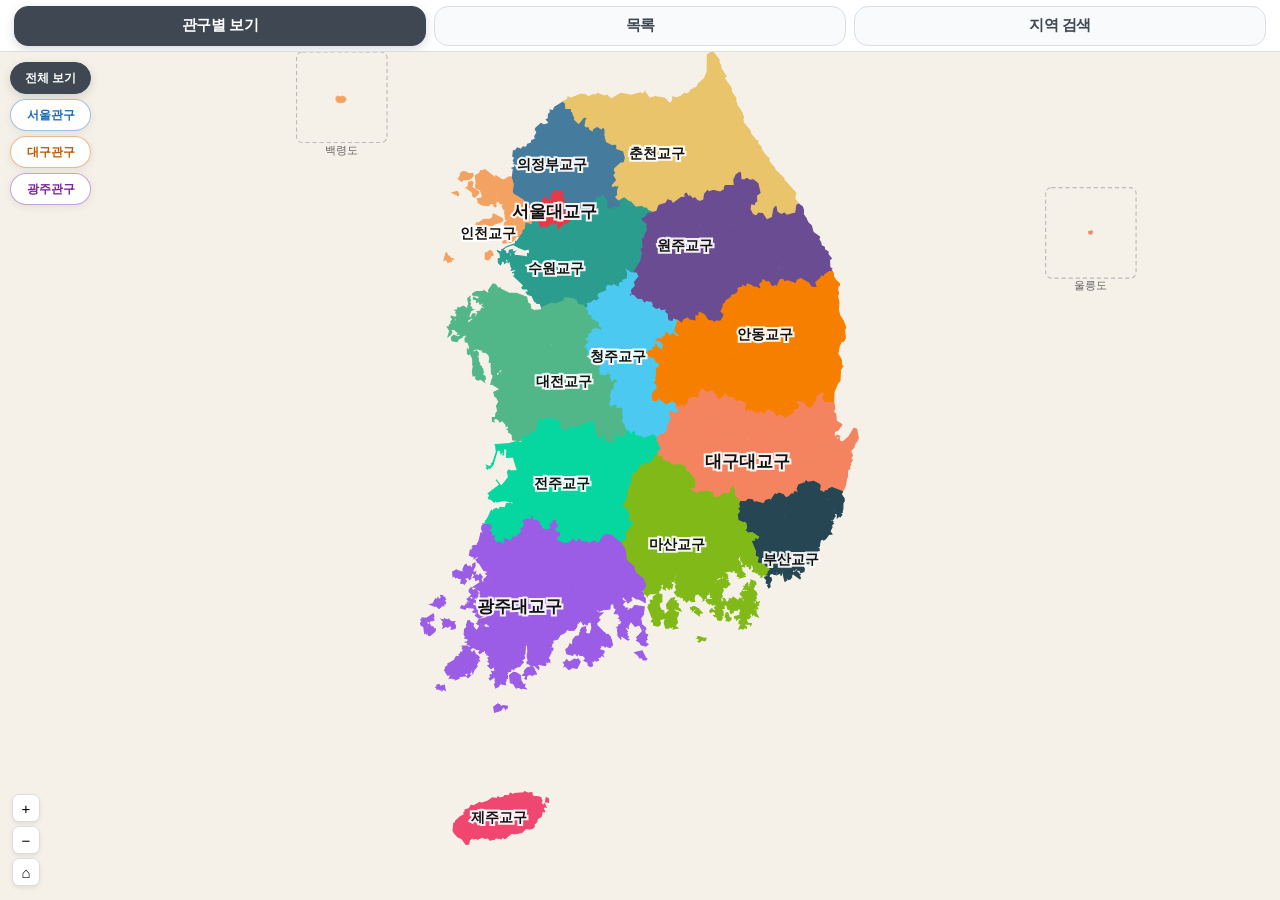
==== commit b218ba6a: "Add files via upload" ====
--- a/diocese.html
+++ b/diocese.html
@@ -1,5 +1,5 @@
 <!DOCTYPE html>
-<html lang="ko">
+<html lang="ko" class="diocese-doc">
 <head>
 <script>
 (function(){
@@ -17,7 +17,48 @@
 <meta name="apple-mobile-web-app-capable" content="yes">
 <meta name="apple-mobile-web-app-status-bar-style" content="black-translucent">
 <title>교구지도</title>
-<link rel="stylesheet" href="css/diocese.css?v=V6-50">
+<link rel="stylesheet" href="style.css?v=WebView-Clean-128">
+<script id="oai-diocese-parent-style-sync-WebView-Clean-128">
+(function(){
+  function clean(v){ return String(v || '').trim(); }
+  function parentVar(cs, names, fallback){
+    for(var i=0;i<names.length;i++){
+      var v = clean(cs.getPropertyValue(names[i]));
+      if(v) return v;
+    }
+    return fallback;
+  }
+  function syncDioceseStyleFromParent(){
+    try{
+      if(!window.parent || window.parent === window || !window.parent.document) return;
+      var pRoot = window.parent.document.documentElement;
+      var cs = window.parent.getComputedStyle(pRoot);
+      var root = document.documentElement;
+      root.style.setProperty('--dio-main-header', parentVar(cs, ['--oai-parish-header','--cathedral-category-final','--parish-bg'], '#3F4752'));
+      root.style.setProperty('--dio-main-header-dark', parentVar(cs, ['--cathedral-category-dark','--church-main-2'], '#2F3742'));
+      root.style.setProperty('--dio-app-bg', parentVar(cs, ['--bg-color','--ui-bg'], '#fbf8f1'));
+      root.style.setProperty('--dio-card-bg', parentVar(cs, ['--ui-card','--card-bg'], '#ffffff'));
+      root.style.setProperty('--dio-card-soft', parentVar(cs, ['--ui-surface','--church-soft-2'], '#F8FAFC'));
+      root.style.setProperty('--dio-list-card-bg', parentVar(cs, ['--oai-list-card-bg'], '#FFF9F1'));
+      root.style.setProperty('--dio-list-card-soft', parentVar(cs, ['--oai-list-card-soft'], '#FFF9F1'));
+      root.style.setProperty('--dio-list-card-foot', parentVar(cs, ['--oai-list-card-foot'], '#FFF9F1'));
+      root.style.setProperty('--dio-list-card-line', parentVar(cs, ['--oai-list-card-line'], '#E9DDCB'));
+      root.style.setProperty('--dio-line', parentVar(cs, ['--ui-line-strong','--oai-btn-border','--border'], '#D8DEE8'));
+      root.style.setProperty('--dio-line-soft', parentVar(cs, ['--ui-line','--line-soft'], '#E6EAF0'));
+      root.style.setProperty('--dio-text', parentVar(cs, ['--ink','--text-main'], '#1F2937'));
+      root.style.setProperty('--dio-muted', parentVar(cs, ['--addr-color','--text-sub'], '#6B7280'));
+      root.style.setProperty('--dio-gold', parentVar(cs, ['--oai-gold-border','--gold2','--gold'], '#C9A96A'));
+      root.style.setProperty('--diocese-font-scale', parentVar(cs, ['--app-font-scale'], '1'));
+      document.documentElement.classList.add('oai-diocese-main-style-synced');
+    }catch(e){}
+  }
+  if(document.readyState === 'loading') document.addEventListener('DOMContentLoaded', syncDioceseStyleFromParent);
+  else syncDioceseStyleFromParent();
+  window.addEventListener('pageshow', syncDioceseStyleFromParent);
+  document.addEventListener('visibilitychange', function(){ if(!document.hidden) syncDioceseStyleFromParent(); });
+})();
+</script>
+
 </head>
 <body>
 <header>
@@ -32,7 +73,6 @@
   <div id="map-view" class="on">
     <svg id="map-svg" viewBox="55 130 380 600" preserveAspectRatio="xMidYMid meet" xmlns="http://www.w3.org/2000/svg">
       <g id="map-g">
-        
         <g id="fills">
 <path d="M184.0,245.7L187.2,251.6L190.1,250.7L191.0,252.3L188.8,255.5L186.0,254.6L185.7,251.8L184.2,252.9L183.3,251.6L182.0,252.5L181.3,247.5L184.0,245.7Z M168.3,238.7L173.0,242.2L172.9,243.1L171.6,242.8L171.6,245.0L169.6,245.4L168.7,243.1L165.8,244.4L163.2,242.3L166.3,238.9L166.4,237.1L168.3,238.7Z M188.5,245.5L188.8,247.9L192.0,249.3L193.4,251.7L192.8,252.5L191.0,252.8L190.1,250.7L187.2,251.6L186.5,249.7L185.8,249.8L183.7,245.5L186.4,244.4L188.5,245.5Z M190.0,227.6L191.0,228.2L190.7,232.5L192.3,233.1L192.4,234.1L191.8,235.5L188.2,236.1L186.5,234.3L187.2,232.8L187.7,233.3L187.3,228.4L190.0,227.6Z M193.3,244.1L193.0,245.2L195.2,246.4L194.8,247.6L196.5,248.2L195.0,250.9L193.4,251.7L191.6,248.9L188.8,247.9L188.6,245.6L190.2,245.5L192.1,243.6L193.3,244.1Z M177.5,248.9L179.7,248.8L182.0,252.6L179.9,254.5L177.8,254.9L175.8,252.6L175.4,250.2L174.5,250.4L177.5,248.9Z M178.9,231.8L179.9,234.1L178.7,235.0L178.0,237.7L174.8,240.1L173.1,238.6L174.6,238.7L175.6,232.9L175.0,232.4L178.9,231.8Z M182.6,234.4L184.8,236.4L187.1,235.0L188.9,236.8L184.9,239.9L183.7,239.7L183.1,238.5L181.0,237.8L181.9,236.9L180.9,234.2L182.6,234.4Z M174.4,239.8L177.7,242.3L179.8,241.9L179.9,243.0L178.3,244.6L175.0,243.8L170.7,240.6L172.6,239.9L173.1,238.6L174.4,239.8Z M197.8,239.8L198.4,243.4L196.6,243.4L195.1,246.4L193.0,245.2L193.3,244.1L192.1,243.6L192.8,241.9L197.8,239.8Z M176.9,244.0L178.3,244.6L178.8,246.3L176.9,246.5L176.3,248.4L174.5,249.6L174.0,247.2L172.8,246.2L173.8,244.8L172.8,242.6L176.9,244.0Z M180.9,234.4L181.9,236.9L181.0,237.8L183.1,238.5L184.9,240.6L180.2,241.2L179.1,239.8L179.5,238.1L178.7,235.0L180.9,234.4Z M184.5,230.1L184.1,232.2L187.1,235.0L185.5,236.6L181.7,233.7L181.3,231.7L182.5,230.5L182.7,228.8L183.7,228.7L184.5,230.1Z M180.5,242.5L183.3,242.9L184.4,244.6L181.8,247.5L180.2,247.1L178.8,246.3L178.3,244.6L180.5,242.5Z M184.8,227.0L187.1,227.6L187.4,228.6L187.7,233.3L187.2,232.8L186.5,234.4L184.0,232.1L184.5,230.1L183.7,228.1L184.8,227.0Z M172.5,247.0L172.9,246.3L173.9,247.2L174.5,250.4L171.9,248.7L170.0,250.9L167.5,250.8L168.2,249.4L167.3,248.5L168.1,247.3L172.4,247.8L172.5,247.0Z M179.5,237.8L179.1,239.8L180.4,241.6L179.6,242.1L177.7,242.3L174.8,240.1L178.8,236.5L179.5,237.8Z M172.5,247.0L172.4,247.8L170.7,247.0L169.1,247.8L168.3,247.0L168.1,243.9L168.7,243.1L169.6,245.4L171.6,245.0L171.6,242.8L173.0,243.1L173.8,244.8L172.5,247.0Z M186.6,240.5L189.2,241.9L187.7,245.2L183.8,244.0L185.2,241.4L184.9,240.6L186.6,240.5Z M191.7,240.7L191.5,241.9L192.6,242.2L192.1,243.8L189.7,245.7L187.7,245.2L189.5,240.6L191.7,240.7Z M192.6,235.5L192.1,239.3L191.0,240.7L189.5,240.6L188.8,236.0L192.6,235.5Z M181.5,248.6L181.4,250.6L180.0,250.3L179.7,248.8L176.9,248.7L174.9,249.7L176.9,246.5L179.4,246.6L181.3,247.5L181.5,248.6Z M189.1,237.6L189.0,241.8L184.9,240.6L186.6,237.9L188.7,236.6L189.1,237.6Z M173.1,249.7L175.4,250.2L175.8,252.6L177.0,253.5L174.9,255.1L172.3,250.0L173.1,249.7Z M184.9,240.6L185.2,241.5L183.7,243.5L179.8,242.7L180.4,240.9L184.9,240.6Z" fill="#E63946" stroke="#E63946" stroke-width="0.8" class="dp" data-d="서울대교구" data-gw="서울관구" data-color="#E63946" data-parishes="233" data-url="https://aos.catholic.or.kr/index" data-region="서울 전지역" data-detail='["서울 전지역"]' onmouseenter="this.style.filter='brightness(.84)'" onmouseleave="this.style.filter=''" onclick="showCard(this)"/>
 <path d="M136.0,213.8L141.6,218.2L143.3,222.0L142.1,225.2L143.2,226.8L142.5,229.7L143.8,230.7L142.9,232.7L144.8,235.6L142.8,236.5L142.4,237.9L143.1,237.8L142.6,238.4L143.3,239.0L142.5,239.7L141.4,238.6L142.2,237.7L139.4,237.0L137.9,238.7L133.1,238.2L130.2,236.2L130.8,235.6L129.8,233.9L132.5,233.4L133.6,232.1L132.0,227.5L129.3,226.6L128.6,225.4L129.1,222.7L128.5,217.5L131.6,215.7L132.1,213.9L133.9,214.1L135.0,213.1L136.0,213.8Z M147.4,220.4L148.9,220.5L152.2,218.4L154.7,218.5L156.2,223.7L155.4,228.6L155.8,229.8L166.4,237.1L166.3,238.9L162.2,239.7L161.6,238.4L160.0,238.4L158.2,237.3L157.4,235.4L154.0,233.5L152.6,234.8L151.6,237.3L150.7,236.9L148.8,238.3L147.6,237.1L146.1,237.5L143.7,231.8L144.8,230.9L143.3,229.7L143.9,227.6L142.9,225.3L143.7,221.8L142.5,219.5L143.0,217.5L147.4,220.4Z M160.0,238.4L159.0,240.0L156.3,239.3L158.9,242.6L156.4,244.8L157.8,249.7L156.7,251.2L152.8,248.6L152.8,247.7L149.9,248.6L149.2,243.0L150.1,242.4L148.5,241.4L147.4,238.8L150.7,236.9L151.6,237.3L152.6,234.8L154.0,233.5L157.4,235.4L158.2,237.3L160.0,238.4Z M134.3,256.4L132.3,253.9L131.1,255.0L129.7,254.3L130.3,253.7L129.0,252.0L129.4,250.9L130.5,251.1L134.2,248.5L139.1,248.2L140.6,247.3L141.2,244.5L147.5,247.8L148.0,249.3L146.6,250.3L141.6,251.8L136.3,256.5L134.3,256.4Z M159.8,251.3L162.3,251.9L164.4,251.1L163.6,255.8L162.3,256.3L162.2,257.6L159.6,260.6L155.1,259.5L158.3,255.8L156.7,251.1L158.1,251.6L158.8,250.3L159.8,251.3Z M149.3,257.0L150.1,255.9L152.2,255.9L152.4,256.8L152.3,255.3L153.5,255.0L158.4,255.1L155.1,259.5L157.5,260.5L154.9,264.0L153.0,264.3L154.0,264.7L150.6,264.3L150.3,265.3L150.3,264.7L147.8,265.3L149.2,264.3L148.0,264.3L148.0,263.5L152.7,263.5L151.3,263.5L151.2,264.2L152.9,264.2L154.0,263.4L150.8,260.9L150.3,257.0L149.3,257.0Z M163.8,243.1L165.8,244.4L168.1,243.9L168.5,247.3L167.3,248.5L168.2,249.4L167.5,250.8L169.0,250.6L168.4,252.4L163.5,251.1L161.4,249.5L161.3,247.2L162.9,246.3L163.4,242.4L163.8,243.1Z M121.5,214.8L123.9,216.2L126.6,215.8L127.0,217.5L125.6,219.2L123.6,220.3L120.0,220.1L118.7,221.6L116.4,219.7L117.8,217.8L117.9,215.9L119.4,214.6L121.5,214.8Z M161.1,238.3L162.2,239.7L163.5,238.8L165.7,239.5L163.2,242.3L162.9,245.6L156.9,245.7L156.5,244.4L158.4,243.7L158.9,242.6L156.3,239.3L159.0,240.0L159.7,238.6L161.1,238.3Z M126.8,222.1L126.0,225.7L131.0,228.9L130.5,230.6L127.8,232.9L126.5,231.6L126.7,230.2L125.9,228.9L121.8,225.9L123.3,225.5L123.7,222.3L125.8,221.5L126.8,222.1Z M162.9,245.6L161.3,247.2L161.4,249.5L163.4,251.4L161.7,251.9L158.8,250.3L158.1,251.6L156.5,250.9L157.8,249.7L156.4,246.6L156.8,245.8L162.9,245.6Z M139.6,275.1L137.6,277.2L135.4,276.4L135.6,272.0L136.7,272.2L138.6,270.5L140.1,271.0L141.2,273.7L139.1,274.1L139.6,275.1Z M155.7,250.7L157.6,252.2L157.7,255.2L152.2,255.6L151.9,253.2L153.9,251.3L154.1,249.8L155.7,250.7Z M108.3,272.2L109.1,274.7L109.9,274.3L111.0,275.8L113.1,276.5L111.2,277.4L111.6,278.3L109.0,278.8L107.8,276.6L106.3,277.5L107.6,272.2L108.3,272.2Z M149.9,250.3L150.9,249.9L153.1,251.5L151.9,253.2L152.2,255.6L150.3,255.5L150.1,254.4L151.0,254.0L150.4,253.0L149.0,254.7L148.9,252.9L149.7,252.7L148.7,252.2L151.7,252.2L150.5,250.6L150.0,251.7L149.1,251.4L149.9,250.3Z M115.6,228.6L116.8,230.5L116.4,231.6L112.2,229.5L115.6,228.6Z M152.5,248.6L155.7,250.7L154.1,249.8L153.9,251.3L153.0,251.5L150.4,249.9L151.7,248.9L152.6,250.0L151.8,248.9L152.5,248.6Z" fill="#F4A261" stroke="#F4A261" stroke-width="0.8" class="dp" data-d="인천교구" data-gw="서울관구" data-color="#F4A261" data-parishes="135" data-url="http://www.caincheon.or.kr/" data-region="인천 전지역, 경기 서부" data-detail='["인천 전지역", "경기 서부 (김포·부천·시흥일부·안산일부)"]' onmouseenter="this.style.filter='brightness(.84)'" onmouseleave="this.style.filter=''" onclick="showCard(this)"/>
@@ -50,24 +90,18 @@
 <path d="M219.5,403.5L221.2,406.7L222.2,406.2L223.8,407.3L224.8,406.3L228.0,407.3L227.7,408.0L229.5,410.5L229.4,412.9L232.0,415.6L231.1,417.5L233.5,417.4L233.2,418.2L235.3,420.8L233.9,422.5L233.3,425.0L231.5,426.3L227.6,424.1L226.6,424.5L225.8,428.0L226.7,430.4L222.9,434.1L223.0,435.8L221.5,438.8L223.0,440.3L222.1,442.4L222.2,444.1L221.0,444.4L219.4,443.9L218.9,442.0L214.7,440.7L214.6,439.7L213.5,440.1L212.8,439.2L210.4,440.0L209.6,438.3L207.1,437.3L207.6,434.2L205.2,429.3L205.9,426.7L208.4,425.6L207.9,423.9L209.9,420.8L209.8,418.7L210.9,418.1L210.8,414.5L212.6,414.0L211.7,407.3L213.5,406.0L213.5,403.1L215.1,402.8L216.6,404.1L219.4,401.9L219.5,403.5Z M190.8,444.1L190.5,440.8L188.3,438.3L188.8,436.8L188.1,435.5L191.6,430.6L195.2,429.9L196.5,427.4L199.6,428.3L202.6,423.4L200.6,423.0L199.4,419.5L197.1,420.1L194.5,415.1L190.3,416.2L188.1,415.3L187.1,416.2L185.4,413.6L186.5,412.7L188.6,413.7L190.7,412.1L191.9,409.2L192.0,405.5L193.5,404.4L192.7,401.8L194.7,399.1L194.0,398.2L194.5,396.0L197.1,396.3L198.3,395.2L199.6,396.1L200.7,394.6L203.8,396.4L204.1,393.3L206.0,393.9L208.3,392.0L209.4,392.7L210.0,391.5L211.3,391.5L212.7,393.8L212.1,394.8L213.1,395.7L213.2,399.4L214.7,401.8L213.2,403.8L213.5,406.0L211.7,407.2L212.6,414.0L210.8,414.5L210.9,418.1L209.8,418.7L209.9,420.8L207.9,423.9L208.4,425.6L205.9,426.7L206.0,427.6L203.5,430.2L204.7,436.7L203.1,437.0L202.8,435.7L200.4,434.9L200.3,433.6L197.8,432.1L194.7,434.0L193.5,436.9L194.0,442.2L191.9,444.3L190.8,444.1Z M218.6,451.4L219.9,451.3L220.9,452.5L222.1,451.8L224.2,453.1L226.2,456.8L227.2,457.0L227.1,458.1L226.0,458.7L228.6,459.9L230.0,459.3L230.2,457.6L231.6,456.4L230.6,454.1L231.0,451.9L232.4,451.1L234.3,452.9L235.6,452.9L235.4,454.0L237.7,458.0L236.3,458.9L236.3,460.8L237.0,461.8L239.5,462.2L238.3,465.4L234.1,470.4L235.0,473.8L231.4,476.3L225.0,471.2L222.4,470.5L219.1,471.2L215.2,476.9L212.7,474.9L208.8,476.7L207.4,475.8L204.5,475.9L202.4,473.7L201.4,473.7L200.6,475.6L198.7,474.9L198.4,473.8L199.3,473.1L198.7,472.2L201.0,470.0L201.9,467.0L203.7,467.0L204.8,464.1L207.4,464.2L209.3,460.3L209.1,457.1L210.9,457.4L212.9,456.5L211.3,454.0L212.3,453.0L211.1,451.1L213.1,450.5L216.4,451.8L217.4,450.4L218.6,451.4Z M173.2,430.6L175.9,431.4L177.6,434.0L179.0,433.5L181.4,434.5L182.3,437.1L185.0,439.3L187.7,439.2L188.3,438.3L189.8,439.3L190.8,442.9L190.6,444.8L191.8,446.7L189.9,447.9L190.7,449.7L190.0,451.4L192.7,452.8L190.8,454.7L192.2,454.6L192.2,455.7L189.9,455.9L188.6,454.9L187.5,455.6L184.6,451.9L182.4,452.8L180.9,450.8L177.2,454.1L178.1,457.5L177.5,458.6L173.0,458.2L171.2,458.7L172.0,460.6L169.6,460.5L169.9,458.8L168.2,458.0L167.4,458.2L167.4,459.8L163.9,459.9L163.2,457.3L163.8,455.8L162.8,455.1L164.0,454.2L163.0,453.2L163.7,450.4L162.4,449.0L160.9,449.6L159.2,448.9L159.9,448.0L160.1,441.3L161.0,441.1L161.5,439.5L163.1,439.9L164.0,437.7L165.1,438.6L166.1,437.6L166.7,438.5L168.5,438.1L169.7,436.2L168.6,434.1L171.9,433.2L173.1,431.7L172.4,430.0L173.2,430.6Z M237.0,398.1L238.3,401.0L240.7,398.5L241.8,401.3L246.8,402.4L247.1,403.7L254.4,400.9L256.4,402.7L256.3,405.3L257.9,406.5L257.5,407.1L259.2,410.6L256.9,412.4L257.1,414.4L255.0,414.7L253.5,418.8L252.2,418.6L251.2,420.1L250.4,419.6L247.4,421.7L245.3,421.1L242.5,426.5L241.1,426.5L238.6,423.8L235.7,424.2L234.7,419.6L233.2,418.2L233.4,417.3L231.1,417.5L232.0,415.6L229.4,412.9L229.5,410.5L226.9,406.5L228.2,403.8L227.5,400.8L231.1,402.6L232.4,402.3L234.4,404.9L234.1,402.4L236.6,401.7L235.8,400.6L234.8,400.9L235.0,398.3L237.0,398.1Z M135.2,461.8L136.0,461.7L137.9,458.6L139.8,454.3L140.8,455.6L141.3,454.0L143.3,453.0L144.8,453.8L146.1,452.2L149.0,452.4L149.1,453.6L150.6,449.4L153.5,449.2L155.7,451.9L154.8,449.8L156.0,449.2L162.4,449.0L163.7,450.4L163.0,453.2L164.0,454.2L162.8,455.1L163.8,455.8L163.2,457.3L163.9,459.9L161.0,461.8L162.2,463.2L162.4,465.2L159.7,466.9L160.5,468.6L159.7,470.3L158.2,470.5L157.8,472.0L156.7,472.6L155.0,471.9L153.2,475.1L149.8,473.5L148.1,474.2L148.2,477.1L145.4,475.8L143.8,476.5L142.3,474.3L142.8,472.2L142.2,470.8L140.6,472.0L140.9,469.7L139.2,468.3L140.3,467.4L140.4,465.7L139.1,463.9L135.2,463.5L135.8,461.9L135.2,461.8Z M205.7,428.0L205.2,429.5L207.6,434.2L207.1,437.3L209.6,438.3L210.4,440.0L212.8,439.2L213.5,440.1L214.6,439.7L214.7,440.7L218.9,442.0L219.5,444.0L215.0,445.0L214.2,445.7L214.7,448.8L213.4,450.6L211.0,451.2L212.3,452.6L211.3,454.0L212.6,455.3L212.5,456.9L209.2,457.0L208.8,458.9L206.0,459.4L203.5,458.2L202.3,459.2L201.2,457.7L200.0,457.7L197.7,459.4L197.5,460.8L195.1,460.5L193.8,456.2L192.2,455.7L192.2,454.6L190.9,455.0L191.2,453.8L192.8,453.0L190.0,451.4L190.7,449.7L189.9,447.9L191.8,446.7L190.7,444.2L191.9,444.3L194.0,442.2L193.5,436.9L194.7,434.0L197.8,432.1L200.3,433.6L200.4,434.9L202.8,435.7L203.1,437.0L204.7,436.7L203.5,430.2L205.7,428.0Z M169.9,413.5L171.3,414.8L174.0,413.9L175.4,415.0L177.3,413.8L178.9,414.5L179.3,413.6L179.8,415.1L182.7,416.3L183.8,420.9L182.6,422.8L182.8,424.1L184.6,425.7L188.3,426.5L189.2,428.2L187.2,430.2L188.8,431.0L190.2,433.3L188.1,435.5L188.8,437.0L188.1,439.1L185.0,439.3L182.3,437.1L181.4,434.5L179.0,433.5L177.6,434.0L175.9,431.4L172.9,430.0L172.3,430.1L173.1,431.7L171.9,433.2L167.3,434.4L167.7,433.4L166.6,433.3L166.8,431.3L164.8,430.7L163.1,426.0L157.7,424.4L155.9,418.5L165.4,417.6L165.4,415.8L169.9,413.5Z M235.4,423.7L237.8,424.5L238.6,423.8L241.6,426.9L238.6,429.4L238.4,435.0L236.7,436.7L236.6,438.8L234.9,441.6L236.2,444.4L234.3,445.5L234.2,448.0L231.0,451.9L230.6,454.1L231.6,456.4L230.2,457.6L230.0,459.3L228.6,459.9L226.1,458.8L227.2,457.0L226.2,456.8L224.2,453.1L222.1,451.8L220.9,452.5L217.4,450.4L216.7,451.6L215.2,451.9L213.4,450.6L214.7,448.7L214.2,445.7L215.0,445.0L222.2,444.1L222.1,442.4L223.0,440.3L221.5,438.6L223.0,435.8L222.9,434.1L226.7,430.4L225.8,426.6L226.7,424.4L227.6,424.1L231.5,426.3L233.3,425.0L234.7,421.7L235.4,423.7Z M182.6,389.8L184.3,389.6L185.0,390.9L186.7,389.9L186.8,391.0L188.3,392.0L188.1,395.8L194.7,399.1L192.7,401.8L193.5,404.4L192.0,405.5L191.9,409.2L190.7,412.1L188.6,413.7L186.4,412.7L185.4,413.6L186.2,415.6L183.0,416.1L182.7,417.0L182.0,415.7L179.8,415.1L179.3,413.6L179.0,414.5L177.3,413.8L175.5,415.0L174.0,413.9L171.0,414.6L170.5,413.6L172.8,411.8L174.1,409.6L173.4,409.1L174.9,407.9L175.9,405.3L172.1,401.6L171.6,399.2L173.1,391.4L174.2,390.2L176.3,390.9L179.3,388.8L182.6,389.8Z M172.0,460.6L171.4,458.6L177.6,458.5L178.1,457.5L177.2,454.1L180.9,450.8L182.4,452.8L184.6,451.9L187.5,455.6L188.6,454.9L189.9,455.9L193.8,456.2L195.1,460.5L197.5,460.8L197.9,459.2L200.6,457.6L202.3,459.2L203.8,458.2L205.7,459.4L208.8,458.9L209.3,460.1L207.4,464.2L204.8,464.1L203.7,467.0L201.9,467.0L201.0,470.0L198.7,472.2L199.3,473.2L196.5,474.3L195.2,476.2L191.8,477.2L186.6,474.9L187.4,473.0L188.9,473.1L188.9,470.5L187.8,468.7L186.3,468.9L185.3,467.4L186.9,466.7L187.4,464.2L186.1,463.4L185.9,460.1L184.2,461.0L183.0,460.4L182.5,462.8L180.6,464.1L181.0,466.9L178.1,467.5L177.2,467.0L177.4,466.3L176.1,466.7L176.2,465.6L174.4,463.5L175.0,462.7L172.0,460.6Z M162.2,425.8L163.1,426.0L164.8,430.7L166.8,431.3L166.6,433.3L167.7,433.4L167.3,434.4L168.5,434.4L169.7,436.2L168.5,438.1L166.7,438.5L166.1,437.6L165.1,438.6L164.0,437.7L163.1,439.9L161.5,439.5L159.5,443.2L159.4,449.1L155.6,449.4L154.3,447.7L153.8,448.3L148.9,447.3L143.5,448.4L142.4,447.6L141.8,448.5L139.3,446.1L138.3,446.5L137.7,445.2L138.6,444.4L138.5,443.1L137.6,442.4L145.8,436.2L143.1,432.6L146.9,437.4L151.9,430.9L151.3,427.0L152.1,425.7L153.9,426.5L158.4,426.1L157.7,424.4L162.2,425.8Z M173.2,402.2L175.9,404.6L174.9,407.9L173.4,409.1L174.1,409.6L171.2,413.5L165.4,415.8L165.4,417.6L155.9,418.5L155.7,416.5L150.5,416.8L150.9,411.2L148.5,410.4L148.5,415.1L147.4,415.0L148.5,415.0L148.5,413.2L147.1,413.3L146.5,414.8L146.5,411.6L144.0,411.8L141.0,422.0L138.8,424.6L138.1,423.7L137.2,425.1L136.3,424.3L137.2,423.8L136.4,422.5L139.0,423.4L140.3,421.7L139.9,421.0L140.8,420.8L143.8,411.5L143.2,411.7L142.9,407.9L142.2,407.6L143.0,408.5L143.3,407.7L150.6,407.2L151.5,408.0L151.3,407.3L158.3,405.5L160.9,406.5L162.5,403.9L161.3,403.7L161.9,402.3L166.7,401.4L168.0,399.8L171.7,398.7L172.1,401.6L173.2,402.2Z M193.1,415.0L195.1,415.8L197.1,420.1L199.4,419.5L200.6,423.0L202.6,423.4L202.1,424.8L201.2,425.5L199.7,424.6L198.1,425.2L195.3,422.5L194.1,423.9L193.5,422.3L191.7,421.2L188.9,423.1L187.1,420.3L185.6,420.3L185.2,418.7L184.4,419.4L183.5,418.9L183.0,416.1L187.5,416.1L188.1,415.3L190.3,416.2L193.1,415.0Z M192.2,421.7L193.6,422.4L194.1,423.9L194.1,423.1L196.1,422.6L198.1,425.2L199.7,424.6L201.2,425.6L199.6,428.3L196.5,427.4L195.2,429.9L191.6,430.6L190.1,433.1L188.8,431.0L187.2,430.3L189.2,428.2L188.5,427.1L188.5,423.1L187.2,422.7L187.9,421.7L188.6,421.7L188.9,423.1L191.7,421.2L192.2,421.7Z M185.3,419.3L187.9,421.7L187.2,422.8L188.5,423.1L188.4,426.6L184.6,425.7L182.8,424.1L182.6,422.8L183.8,420.9L183.5,418.9L185.3,419.3Z" fill="#06D6A0" stroke="#06D6A0" stroke-width="0.8" class="dp" data-d="전주교구" data-gw="광주관구" data-color="#06D6A0" data-parishes="96" data-url="https://jcatholic.or.kr/index.php" data-region="전북 전지역" data-detail='["전북 전지역"]' onmouseenter="this.style.filter='brightness(.84)'" onmouseleave="this.style.filter=''" onclick="showCard(this)"/>
 <path d="M174.7,658.4L175.7,659.6L174.8,661.7L168.1,665.3L165.3,665.8L163.0,667.8L158.2,667.9L151.4,671.6L143.6,673.8L136.5,674.1L135.4,675.9L127.7,675.6L126.2,677.4L124.0,677.8L122.6,680.1L119.7,681.2L119.7,682.7L115.3,680.2L113.3,681.8L112.7,680.9L113.3,675.5L114.3,675.4L114.5,674.1L117.9,671.0L120.2,669.9L120.9,669.0L120.4,668.4L121.2,668.3L121.0,667.7L120.3,668.3L121.3,667.6L121.2,666.3L124.3,665.2L125.4,663.0L127.5,663.3L131.5,661.0L132.8,661.6L137.0,660.2L140.6,657.8L143.8,658.2L144.6,657.0L145.3,657.9L148.2,657.4L149.3,656.1L152.4,656.3L153.2,654.4L155.1,655.6L156.0,654.7L162.6,654.2L163.3,653.3L166.1,654.4L168.5,654.0L168.6,655.6L169.6,656.6L174.0,657.2L175.1,657.9L174.7,658.4Z M175.6,662.0L176.7,662.8L176.6,664.4L177.6,662.1L178.5,664.3L177.3,664.0L176.4,665.6L177.7,667.1L177.1,667.7L176.0,666.6L175.1,670.8L172.2,672.8L172.0,674.6L169.9,676.7L170.3,678.0L169.2,679.1L166.9,679.8L164.4,679.3L161.4,682.2L156.0,683.3L154.3,682.6L149.5,686.6L147.6,685.5L146.7,686.8L146.2,685.7L146.5,686.6L142.8,685.9L142.0,687.0L138.8,687.7L137.5,685.9L135.2,686.5L133.4,685.6L129.9,687.1L129.5,686.3L126.7,686.8L127.3,686.5L126.7,685.9L124.2,687.8L123.9,690.4L121.9,690.6L118.8,686.5L116.2,685.5L113.4,682.5L113.5,681.2L115.3,680.2L119.7,682.7L119.7,681.2L122.6,680.1L124.0,677.8L126.2,677.4L127.7,675.6L135.4,675.9L136.5,674.1L140.3,674.5L145.6,672.6L148.6,672.6L158.1,668.0L163.0,667.8L165.3,665.8L168.1,665.3L173.3,661.9L175.6,662.0Z M179.8,658.0L179.5,658.7L180.7,658.5L180.1,658.6L180.2,660.9L178.2,660.5L178.6,657.6L179.8,658.0Z" fill="#EF476F" stroke="#EF476F" stroke-width="0.8" class="dp" data-d="제주교구" data-gw="광주관구" data-color="#EF476F" data-parishes="31" data-url="https://www.diocesejeju.or.kr/" data-region="제주도 전지역" data-detail='["제주도 전지역 (제주·서귀포)"]' onmouseenter="this.style.filter='brightness(.84)'" onmouseleave="this.style.filter=''" onclick="showCard(this)"/>
         </g>
-        
         <g id="inset-g">
           <rect x="532" y="226" width="64" height="64" rx="4"
             fill="none" stroke="#bbb" stroke-width="0.8" stroke-dasharray="3,2"/>
           <path d="M564.8,256.6L564.9,256.7L564.8,256.7L564.7,257.0L564.7,257.2L564.9,257.2L564.9,257.4L564.8,257.8L564.8,257.7L564.7,257.9L564.8,258.0L564.8,257.8L564.8,258.1L565.0,258.1L564.9,258.2L564.7,258.2L564.7,258.3L564.2,258.5L564.0,258.8L564.2,258.8L564.0,258.8L564.0,259.0L563.8,258.8L563.6,258.8L563.5,258.7L563.3,258.7L563.1,258.6L563.0,258.5L562.7,258.4L562.6,258.2L562.5,258.2L562.5,257.8L562.5,257.7L562.5,257.6L562.4,257.4L562.3,257.4L562.3,257.1L562.5,257.2L562.9,257.0L562.9,257.0L563.0,257.0L563.4,256.8L563.8,256.8L564.0,256.6L564.4,256.7L564.6,256.4L564.7,256.5L564.8,256.6Z" fill="#F4845F" stroke="none" class="dp" data-d="대구대교구" data-gw="대구관구" data-color="#F4845F" data-parishes="164" data-url="https://www.daegu-archdiocese.or.kr/" data-region="대구 전지역, 경북 남부" data-detail='["대구 전지역", "경북 남부 (칠곡·성주·경주·경산·고령·구미·포항·영천·김천·울릉·청도)"]' onmouseenter="this.style.filter='brightness(.84)'" onmouseleave="this.style.filter=''" onclick="showCard(this)"/>
           <path d="M564.8,256.6L564.7,256.5L564.6,256.4L564.4,256.7L564.0,256.6L563.8,256.8L563.4,256.8L563.0,257.0L562.9,257.0L562.9,257.0L562.5,257.2L562.3,257.1L562.3,257.4L562.4,257.4L562.5,257.6L562.5,257.7L562.5,257.8L562.5,258.2L562.6,258.2L562.7,258.4L563.0,258.5L563.1,258.6L563.3,258.7L563.5,258.7L563.6,258.8L563.8,258.8L564.0,259.0L564.0,258.8L564.2,258.8L564.0,258.8L564.2,258.5L564.7,258.3L564.7,258.2L564.9,258.2L565.0,258.1L564.8,258.1L564.8,257.8L564.8,258.0L564.7,257.9L564.8,257.7L564.8,257.8L564.9,257.4L564.9,257.2L564.7,257.2L564.7,257.0L564.8,256.7L564.9,256.7L564.8,256.6Z" fill="none" stroke="#F4845F" stroke-width="0.8" stroke-opacity="0.8" pointer-events="none"/>
         
-          
           <rect x="2" y="130" width="64" height="64" rx="4"
             fill="none" stroke="#bbb" stroke-width="0.8" stroke-dasharray="3,2"/>
           <path d="M30.0,162.0L31.2,161.2L33.0,161.8L34.5,161.2L36.2,162.0L37.0,163.5L36.0,165.2L34.0,165.8L32.0,165.8L30.5,165.0L29.8,163.5Z" fill="#F4A261" stroke="none" class="dp" data-d="인천교구" data-gw="서울관구" data-color="#F4A261" data-parishes="135" data-url="http://www.caincheon.or.kr/" data-region="인천 전지역, 경기 서부" data-detail='["인천 전지역", "경기 서부 (김포·부천·시흥일부·안산일부)"]' onmouseenter="this.style.filter='brightness(.84)'" onmouseleave="this.style.filter=''" onclick="showCard(this)"/>
           <path d="M30.0,162.0L31.2,161.2L33.0,161.8L34.5,161.2L36.2,162.0L37.0,163.5L36.0,165.2L34.0,165.8L32.0,165.8L30.5,165.0L29.8,163.5Z" fill="none" stroke="#F4A261" stroke-width="0.8" stroke-opacity="0.8" pointer-events="none"/>
         </g>
-        
         <g id="outlines" pointer-events="none" style="display:none"></g>
-        
-        
-        
         <g id="labels" pointer-events="none">
 <text data-gw="서울관구" x="184.7" y="243.9" text-anchor="middle" dominant-baseline="middle" font-size="12" font-weight="700" font-family="Noto Sans KR,sans-serif" fill="#111" stroke="rgba(255,255,255,0.9)" stroke-width="3" paint-order="stroke" pointer-events="none">서울대교구</text>
 <text data-gw="서울관구" x="137.7" y="258.7" text-anchor="middle" dominant-baseline="middle" font-size="10" font-weight="600" font-family="Noto Sans KR,sans-serif" fill="#111" stroke="rgba(255,255,255,0.9)" stroke-width="3" paint-order="stroke" pointer-events="none">인천교구</text>
@@ -92,9 +126,9 @@
 
     <div id="gw-bar">
       <button class="gb on gb-all" data-gw="" onclick="filterGw(this)">전체 보기</button>
-      <button class="gb" data-gw="서울관구" style="color:#1a6bb5;border-color:#1a6bb5" onclick="filterGw(this)">서울관구</button>
-      <button class="gb" data-gw="대구관구" style="color:#c05a00;border-color:#c05a00" onclick="filterGw(this)">대구관구</button>
-      <button class="gb" data-gw="광주관구" style="color:#7a1fa2;border-color:#7a1fa2" onclick="filterGw(this)">광주관구</button>
+      <button class="gb" data-gw="서울관구" onclick="filterGw(this)">서울관구</button>
+      <button class="gb" data-gw="대구관구" onclick="filterGw(this)">대구관구</button>
+      <button class="gb" data-gw="광주관구" onclick="filterGw(this)">광주관구</button>
     </div>
 
     <div id="card">
@@ -125,7 +159,7 @@
   <div id="search-view">
     <div class="ss">
       <div class="sr">
-        <input id="si" type="text" placeholder="예) 서울, 서초, 수원, 평창...입력" autocomplete="off" autocorrect="off" autocapitalize="off" spellcheck="false" inputmode="search" enterkeyhint="done">
+        <input id="si" type="text" placeholder="예) 서울, 서초, 수원, 평창..." autocomplete="off" autocorrect="off" autocapitalize="off" spellcheck="false" inputmode="search" enterkeyhint="done">
         <button id="sb" onclick="doSearch()">검색</button>
       </div>
       <div class="sh">도·시·군·구 이름으로 검색</div>
@@ -137,1649 +171,10 @@
   </div>
 </div>
 
-<script>
-/* ═══════════════════════════════════════════════════════════
-   교구지도 데이터 파일  (data.js)
-   ※ 이 파일만 수정하세요. HTML/CSS/JS 로직은 건드리지 마세요.
-
-   [섹션 안내]
-   1. DIOCESE_META          교구 기본 정보 (색상·본당수·URL·지역)
-   2. OVERLAP_SUMMARY       중복지역 동 단위 상세
-   3. REGION_OVERLAP_PLAIN  중복지역 검색 alias 목록
-   4. NAME_SAME             동명이지역 처리 (광주·고성)
-   5. SEARCH_DB             지역 검색 DB (교구별 그룹화)
-══════════════════════════════════════════════════════════ */
-
-/* ── 1. 교구 기본 정보 ─────────────────────────────────────
-   수정: color(교구색), parishes(본당수), url(홈페이지),
-         region(간략지역), detail(상세지역 배열)
-   ──────────────────────────────────────────────────────── */
-const DIOCESE_META =
-{
-  "서울대교구": {
-    "color": "#E63946",
-    "gwangu": "서울관구",
-    "parishes": 233,
-    "url": "https://aos.catholic.or.kr/index",
-    "region": "서울 전지역",
-    "detail": ["서울 전지역"]
-  },
-  "인천교구": {
-    "color": "#F4A261",
-    "gwangu": "서울관구",
-    "parishes": 135,
-    "url": "http://www.caincheon.or.kr/",
-    "region": "인천 전지역, 경기 서부",
-    "detail": [
-      "인천 전지역",
-      "경기 서부 (김포·부천·시흥일부·안산일부)"
-    ]
-  },
-  "수원교구": {
-    "color": "#2A9D8F",
-    "gwangu": "서울관구",
-    "parishes": 222,
-    "url": "https://www.casuwon.or.kr/",
-    "region": "경기 남부",
-    "detail": [
-      "경기 남부 (수원·광주·과천·광명·군포·성남·시흥일부·안산일부·안성·안양·양평·여주·오산·용인·의왕·이천·평택·하남·화성)"
-    ]
-  },
-  "의정부교구": {
-    "color": "#457B9D",
-    "gwangu": "서울관구",
-    "parishes": 88,
-    "url": "http://ucatholic.or.kr/",
-    "region": "경기 북부",
-    "detail": [
-      "경기 북부 (의정부·고양·구리·남양주·동두천·양주·연천·파주)"
-    ]
-  },
-  "원주교구": {
-    "color": "#6A4C93",
-    "gwangu": "서울관구",
-    "parishes": 54,
-    "url": "http://www.wjcatholic.or.kr/",
-    "region": "강원 남부, 충북 북부, 경북 봉화(석포면)",
-    "detail": [
-      "강원 남부 (원주·삼척·영월·정선·태백·횡성·동해일부·평창일부)",
-      "충북 북부 (단양·제천)",
-      "경북 봉화(석포면)"
-    ]
-  },
-  "춘천교구": {
-    "color": "#E9C46A",
-    "gwangu": "서울관구",
-    "parishes": 62,
-    "url": "https://www.cccatholic.or.kr/",
-    "region": "강원 북부, 경기 동북부",
-    "detail": [
-      "강원 북부 (춘천·강릉·고성·속초·양구·양양·인제·철원·홍천·화천·동해일부·평창일부)",
-      "경기 동북부 (가평·포천)"
-    ]
-  },
-  "대전교구": {
-    "color": "#52B788",
-    "gwangu": "서울관구",
-    "parishes": 145,
-    "url": "https://www.djcatholic.or.kr/home/",
-    "region": "대전 전지역, 세종 일부, 충남 전지역",
-    "detail": [
-      "대전 전지역",
-      "세종일부",
-      "충남 전지역 (공주·금산·논산(연무읍 제외한 전지역)·당진·보령·부여·서산·서천·아산·예산·천안·청양·태안·홍성·계룡)"
-    ]
-  },
-  "대구대교구": {
-    "color": "#F4845F",
-    "gwangu": "대구관구",
-    "parishes": 164,
-    "url": "https://www.daegu-archdiocese.or.kr/",
-    "region": "대구, 경북 남부",
-    "detail": [
-      "대구 전지역",
-      "경북 남부 (칠곡·성주·경주·경산·고령·구미·포항·영천·김천·울릉·청도)"
-    ]
-  },
-  "청주교구": {
-    "color": "#4CC9F0",
-    "gwangu": "대구관구",
-    "parishes": 82,
-    "url": "https://www.cdcj.or.kr/",
-    "region": "충북 중남부, 세종 일부",
-    "detail": [
-      "충북 중남부 (청주·충주·진천·증평·음성·옥천·영동·괴산·보은)",
-      "세종일부"
-    ]
-  },
-  "안동교구": {
-    "color": "#F77F00",
-    "gwangu": "대구관구",
-    "parishes": 41,
-    "url": "https://www.acatholic.or.kr/",
-    "region": "경북 북부",
-    "detail": [
-      "경북 북부 (안동·영덕·울진·영양·청송·문경·상주·영주·봉화(석포면 제외한 전지역)·예천·의성)"
-    ]
-  },
-  "마산교구": {
-    "color": "#80B918",
-    "gwangu": "대구관구",
-    "parishes": 75,
-    "url": "https://cathms.kr/",
-    "region": "경남 서부",
-    "detail": [
-      "경남 서부 (창원·창녕·함안·의령·진주·거창·산청·함양·합천·남해·사천·하동·고성·통영·거제, 김해일부, 밀양일부)"
-    ]
-  },
-  "부산교구": {
-    "color": "#264653",
-    "gwangu": "대구관구",
-    "parishes": 125,
-    "url": "https://www.catholicbusan.or.kr/",
-    "region": "부산, 울산, 경남 동부",
-    "detail": [
-      "부산 전지역",
-      "울산 전지역",
-      "경남 동부 (양산·김해일부·밀양일부)"
-    ]
-  },
-  "광주대교구": {
-    "color": "#9B5DE5",
-    "gwangu": "광주관구",
-    "parishes": 143,
-    "url": "https://www.gjcatholic.or.kr/",
-    "region": "광주, 전남 전지역",
-    "detail": [
-      "광주 전지역",
-      "전남 전지역"
-    ]
-  },
-  "전주교구": {
-    "color": "#06D6A0",
-    "gwangu": "광주관구",
-    "parishes": 96,
-    "url": "https://jcatholic.or.kr/index.php",
-    "region": "전북 전지역, 충남 논산(연무읍)",
-    "detail": [
-      "전북 전지역",
-      "충남 논산(연무읍)"
-    ]
-  },
-  "제주교구": {
-    "color": "#EF476F",
-    "gwangu": "광주관구",
-    "parishes": 31,
-    "url": "https://www.diocesejeju.or.kr/",
-    "region": "제주도 전지역",
-    "detail": [
-      "제주도 전지역 (제주·서귀포)"
-    ]
-  },
-  "군종교구": {
-    "color": "#4A5568",
-    "gwangu": "군종교구",
-    "parishes": 0,
-    "url": "https://www.gunjong.or.kr/",
-    "region": "육·해·공군 전체",
-    "detail": [
-      "육·해·공군 전체"
-    ]
-  }
-};
-
-/* ── 2. 중복지역 동 단위 상세 ──────────────────────────────
-   안산·시흥·김해·밀양·평창·세종·동해·고성·광주
-   형식: { "도시명": { "교구명": ["동1",...] } }
-   ──────────────────────────────────────────────────────── */
-const OVERLAP_SUMMARY =
-{
-  "봉화": {"원주교구": ["석포면"], "안동교구": ["석포면 제외한 전지역"]},
-  "논산": {"전주교구": ["연무읍"], "대전교구": ["연무읍 제외한 전지역"]},
-  "안산": {
-    "인천교구": [
-      "대부동동",
-      "대부남동",
-      "대부북동",
-      "선감동",
-      "풍도동"
-    ],
-    "수원교구": [
-      "건건동",
-      "고잔동",
-      "목내동",
-      "본오동",
-      "부곡동",
-      "사사동",
-      "사동",
-      "선부동",
-      "성곡동",
-      "성포동",
-      "수암동",
-      "신길동",
-      "양상동",
-      "원곡동",
-      "원시동",
-      "월피동",
-      "와동",
-      "이동",
-      "일동",
-      "장상동",
-      "장하동",
-      "초지동",
-      "팔곡일동",
-      "팔곡이동",
-      "화정동"
-    ]
-  },
-  "시흥": {
-    "수원교구": [
-      "거모동",
-      "광석동",
-      "군자동",
-      "논곡동",
-      "능곡동",
-      "목감동",
-      "물왕동",
-      "배곧동",
-      "산현동",
-      "월곶동",
-      "장곡동",
-      "장현동",
-      "정왕동",
-      "조남동",
-      "죽율동",
-      "하상동",
-      "하중동",
-      "화정동"
-    ],
-    "인천교구": [
-      "계수동",
-      "과림동",
-      "금이동",
-      "대야동",
-      "도창동",
-      "매화동",
-      "무지내동",
-      "미산동",
-      "방산동",
-      "신천동",
-      "안현동",
-      "은행동",
-      "포동"
-    ]
-  },
-  "김해": {
-    "마산교구": [
-      "진영읍",
-      "생림면",
-      "진례면",
-      "한림면"
-    ],
-    "부산교구": [
-      "대동면",
-      "상동면",
-      "생림면",
-      "주촌면",
-      "강동",
-      "관동동",
-      "구산동",
-      "내동",
-      "내덕동",
-      "대성동",
-      "대청동",
-      "동상동",
-      "명법동",
-      "무계동",
-      "봉황동",
-      "부곡동",
-      "부원동",
-      "불암동",
-      "삼계동",
-      "삼문동",
-      "삼방동",
-      "삼정동",
-      "서상동",
-      "수가동",
-      "신문동",
-      "안동",
-      "어방동",
-      "외동",
-      "유하동",
-      "율하동",
-      "응달동",
-      "이동",
-      "장유동",
-      "전하동",
-      "지내동",
-      "풍유동",
-      "화목동"
-    ]
-  },
-  "밀양": {
-    "마산교구": [
-      "하남읍",
-      "초동면"
-    ],
-    "부산교구": [
-      "삼랑진읍",
-      "단장면",
-      "무안면",
-      "부북면",
-      "산내면",
-      "산외면",
-      "상남면",
-      "상동면",
-      "청도면",
-      "가곡동",
-      "교동",
-      "남포동",
-      "내이동",
-      "내일동",
-      "삼문동",
-      "용평동",
-      "활성동"
-    ]
-  },
-  "평창": {
-    "원주교구": [
-      "평창읍",
-      "대화면",
-      "미탄면",
-      "방림면"
-    ],
-    "춘천교구": [
-      "대관령면",
-      "봉평면",
-      "용평면",
-      "진부면"
-    ]
-  },
-  "세종": {
-    "대전교구": [
-      "조치원읍",
-      "금남면",
-      "소정면",
-      "연기면",
-      "연서면",
-      "장군면",
-      "전동면",
-      "전의면",
-      "가람동",
-      "고운동",
-      "나성동",
-      "누리동",
-      "다정동",
-      "대평동",
-      "도담동",
-      "반곡동",
-      "보람동",
-      "산울동",
-      "새롬동",
-      "세종동",
-      "소담동",
-      "아름동",
-      "어진동",
-      "용호동",
-      "종촌동",
-      "집현동",
-      "한별동",
-      "한솔동",
-      "해밀동"
-    ],
-    "청주교구": [
-      "부강면",
-      "연동면",
-      "다솜동",
-      "세종동",
-      "집현동",
-      "합강동"
-    ]
-  },
-  "동해": {
-    "원주교구": [
-      "구미동",
-      "구호동",
-      "귀운동",
-      "나안동",
-      "내동",
-      "단봉동",
-      "달방동",
-      "대구동",
-      "동회동",
-      "북평동",
-      "비천동",
-      "삼화동",
-      "송정동",
-      "쇄운동",
-      "신흥동",
-      "용정동",
-      "이기동",
-      "이도동",
-      "이로동",
-      "지가동",
-      "지흥동",
-      "천곡동",
-      "추암동",
-      "평릉동",
-      "호현동",
-      "효가동"
-    ],
-    "춘천교구": [
-      "대진동",
-      "망상동",
-      "묵호진동",
-      "발한동",
-      "부곡동",
-      "심곡동",
-      "어달동",
-      "초구동"
-    ]
-  },
-  "고성": {
-    "춘천교구": [
-      "강원 고성 전체"
-    ],
-    "마산교구": [
-      "경남 고성 전체"
-    ]
-  },
-  "광주": {
-    "수원교구": [
-      "경기 광주 전체"
-    ],
-    "광주대교구": [
-      "광주광역시 전체"
-    ]
-  }
-};
-
-/* ── 3. 중복지역 검색 alias ────────────────────────────────
-   형식: { "도시명": ["표기1", "표기2", ...] }
-   ──────────────────────────────────────────────────────── */
-const REGION_OVERLAP_PLAIN =
-{
-  "봉화": ["봉화", "봉화군", "경북봉화", "경북 봉화"],
-  "논산": ["논산", "논산시", "충남논산", "충남 논산"],
-  "밀양": [
-    "밀양",
-    "밀양시",
-    "경남밀양",
-    "경남 밀양",
-    "경상남도밀양",
-    "경상남도 밀양"
-  ],
-  "시흥": [
-    "시흥",
-    "시흥시",
-    "경기시흥",
-    "경기 시흥",
-    "경기도시흥",
-    "경기도 시흥"
-  ],
-  "안산": [
-    "안산",
-    "안산시",
-    "경기안산",
-    "경기 안산",
-    "경기도안산",
-    "경기도 안산"
-  ],
-  "평창": [
-    "평창",
-    "평창군",
-    "강원평창",
-    "강원 평창",
-    "강원도평창",
-    "강원도 평창"
-  ],
-  "김해": [
-    "김해",
-    "김해시",
-    "경남김해",
-    "경남 김해",
-    "경상남도김해",
-    "경상남도 김해"
-  ],
-  "동해": [
-    "동해",
-    "동해시",
-    "강원동해",
-    "강원 동해",
-    "강원도동해",
-    "강원도 동해"
-  ],
-  "세종": [
-    "세종",
-    "세종시",
-    "세종특별자치시",
-    "세종특별자치"
-  ]
-};
-
-/* ── 4. 동명이지역 처리 ────────────────────────────────────
-   광주: 광역시 vs 경기광주 / 고성: 강원 vs 경남
-   plain → 두 곳 모두 표시, 나머지 → 해당 교구만
-   ──────────────────────────────────────────────────────── */
-const NAME_SAME =
-{
-  "광주": {
-    "plain": [
-      "광주",
-      "광주시"
-    ],
-    "gwangyeok": [
-      "광주광역시"
-    ],
-    "gyeonggi": [
-      "경기광주",
-      "경기 광주",
-      "경기도광주",
-      "경기도 광주"
-    ]
-  },
-  "고성": {
-    "plain": [
-      "고성",
-      "고성군"
-    ],
-    "gangwon": [
-      "강원고성",
-      "강원 고성",
-      "강원도고성",
-      "강원도 고성"
-    ],
-    "gyeongnam": [
-      "경남고성",
-      "경남 고성",
-      "경상남도고성",
-      "경상남도 고성"
-    ]
-  }
-};
-
-/* ── 5. 지역 검색 DB ────────────────────────────────────────
-   시·군·구 단위 검색 항목 (교구별로 묶음)
-   { k:검색키, display:표시명, d:교구명, g:관구명, aliases:[검색어...] }
-   ──────────────────────────────────────────────────────── */
-const SEARCH_DB = [
-
-  /* ── 서울대교구 ── */
-  {"k":"서울","display":"서울특별시","d":"서울대교구","g":"서울관구","aliases":["서울","서울시","서울특별시"]},
-
-  /* ── 인천교구 ── */
-  {"k":"인천","display":"인천광역시","d":"인천교구","g":"서울관구","aliases":["인천","인천광역시","인천시"]},
-  {"k":"경기 김포","display":"경기 김포시","d":"인천교구","g":"서울관구","aliases":["김포","김포시","경기김포","경기 김포시","경기도김포","경기도 김포","경기도 김포시"]},
-  {"k":"경기 부천","display":"경기 부천시","d":"인천교구","g":"서울관구","aliases":["부천","부천시","경기부천","경기 부천시","경기도부천","경기도 부천","경기도 부천시"]},
-  {"k":"경기 시흥","display":"경기 시흥시","d":"인천교구","g":"서울관구","aliases":["시흥","시흥시","경기시흥","경기 시흥시","경기도시흥","경기도 시흥","경기도 시흥시"]},
-  {"k":"경기 안산","display":"경기 안산시","d":"인천교구","g":"서울관구","aliases":["안산","안산시","경기안산","경기 안산시","경기도안산","경기도 안산","경기도 안산시"]},
-
-  /* ── 수원교구 ── */
-  {"k":"경기 수원","display":"경기 수원시","d":"수원교구","g":"서울관구","aliases":["수원","수원시","경기수원","경기 수원시","경기도수원","경기도 수원","경기도 수원시"]},
-  {"k":"경기 광주","display":"경기 광주시","d":"수원교구","g":"서울관구","aliases":["경기광주","경기 광주","경기 광주시","경기도광주","경기도 광주","경기도 광주시"]},
-  {"k":"경기 과천","display":"경기 과천시","d":"수원교구","g":"서울관구","aliases":["과천","과천시","경기과천","경기 과천시","경기도과천","경기도 과천","경기도 과천시"]},
-  {"k":"경기 광명","display":"경기 광명시","d":"수원교구","g":"서울관구","aliases":["광명","광명시","경기광명","경기 광명시","경기도광명","경기도 광명","경기도 광명시"]},
-  {"k":"경기 군포","display":"경기 군포시","d":"수원교구","g":"서울관구","aliases":["군포","군포시","경기군포","경기 군포시","경기도군포","경기도 군포","경기도 군포시"]},
-  {"k":"경기 성남","display":"경기 성남시","d":"수원교구","g":"서울관구","aliases":["성남","성남시","경기성남","경기 성남시","경기도성남","경기도 성남","경기도 성남시"]},
-  {"k":"경기 안성","display":"경기 안성시","d":"수원교구","g":"서울관구","aliases":["안성","안성시","경기안성","경기 안성시","경기도안성","경기도 안성","경기도 안성시"]},
-  {"k":"경기 안양","display":"경기 안양시","d":"수원교구","g":"서울관구","aliases":["안양","안양시","경기안양","경기 안양시","경기도안양","경기도 안양","경기도 안양시"]},
-  {"k":"경기 양평","display":"경기 양평군","d":"수원교구","g":"서울관구","aliases":["양평","양평군","경기양평","경기 양평군","경기도양평","경기도 양평","경기도 양평군"]},
-  {"k":"경기 여주","display":"경기 여주시","d":"수원교구","g":"서울관구","aliases":["여주","여주시","경기여주","경기 여주시","경기도여주","경기도 여주","경기도 여주시"]},
-  {"k":"경기 오산","display":"경기 오산시","d":"수원교구","g":"서울관구","aliases":["오산","오산시","경기오산","경기 오산시","경기도오산","경기도 오산","경기도 오산시"]},
-  {"k":"경기 용인","display":"경기 용인시","d":"수원교구","g":"서울관구","aliases":["용인","용인시","경기용인","경기 용인시","경기도용인","경기도 용인","경기도 용인시"]},
-  {"k":"경기 의왕","display":"경기 의왕시","d":"수원교구","g":"서울관구","aliases":["의왕","의왕시","경기의왕","경기 의왕시","경기도의왕","경기도 의왕","경기도 의왕시"]},
-  {"k":"경기 이천","display":"경기 이천시","d":"수원교구","g":"서울관구","aliases":["이천","이천시","경기이천","경기 이천시","경기도이천","경기도 이천","경기도 이천시"]},
-  {"k":"경기 평택","display":"경기 평택시","d":"수원교구","g":"서울관구","aliases":["평택","평택시","경기평택","경기 평택시","경기도평택","경기도 평택","경기도 평택시"]},
-  {"k":"경기 하남","display":"경기 하남시","d":"수원교구","g":"서울관구","aliases":["하남","하남시","경기하남","경기 하남시","경기도하남","경기도 하남","경기도 하남시"]},
-  {"k":"경기 화성","display":"경기 화성시","d":"수원교구","g":"서울관구","aliases":["화성","화성시","경기화성","경기 화성시","경기도화성","경기도 화성","경기도 화성시"]},
-
-  /* ── 의정부교구 ── */
-  {"k":"경기 의정부","display":"경기 의정부시","d":"의정부교구","g":"서울관구","aliases":["의정부","의정부시","경기의정부","경기 의정부시","경기도의정부","경기도 의정부","경기도 의정부시"]},
-  {"k":"경기 고양","display":"경기 고양시","d":"의정부교구","g":"서울관구","aliases":["고양","고양시","경기고양","경기 고양시","경기도고양","경기도 고양","경기도 고양시"]},
-  {"k":"경기 구리","display":"경기 구리시","d":"의정부교구","g":"서울관구","aliases":["구리","구리시","경기구리","경기 구리시","경기도구리","경기도 구리","경기도 구리시"]},
-  {"k":"경기 남양주","display":"경기 남양주시","d":"의정부교구","g":"서울관구","aliases":["남양주","남양주시","경기남양주","경기 남양주시","경기도남양주","경기도 남양주","경기도 남양주시"]},
-  {"k":"경기 동두천","display":"경기 동두천시","d":"의정부교구","g":"서울관구","aliases":["동두천","동두천시","경기동두천","경기 동두천시","경기도동두천","경기도 동두천","경기도 동두천시"]},
-  {"k":"경기 양주","display":"경기 양주시","d":"의정부교구","g":"서울관구","aliases":["양주","양주시","경기양주","경기 양주시","경기도양주","경기도 양주","경기도 양주시"]},
-  {"k":"경기 연천","display":"경기 연천군","d":"의정부교구","g":"서울관구","aliases":["연천","연천군","경기연천","경기 연천군","경기도연천","경기도 연천","경기도 연천군"]},
-  {"k":"경기 파주","display":"경기 파주시","d":"의정부교구","g":"서울관구","aliases":["파주","파주시","경기파주","경기 파주시","경기도파주","경기도 파주","경기도 파주시"]},
-
-  /* ── 원주교구 ── */
-  {"k":"강원 원주","display":"강원 원주시","d":"원주교구","g":"서울관구","aliases":["원주","원주시","강원원주","강원 원주시","강원도원주","강원도 원주","강원도 원주시"]},
-  {"k":"강원 삼척","display":"강원 삼척시","d":"원주교구","g":"서울관구","aliases":["삼척","삼척시","강원삼척","강원 삼척시","강원도삼척","강원도 삼척","강원도 삼척시"]},
-  {"k":"강원 동해","display":"강원 동해시","d":"원주교구","g":"서울관구","aliases":["동해","동해시","강원동해","강원 동해시","강원도동해","강원도 동해","강원도 동해시"]},
-  {"k":"강원 영월","display":"강원 영월군","d":"원주교구","g":"서울관구","aliases":["영월","영월군","강원영월","강원 영월군","강원도영월","강원도 영월","강원도 영월군"]},
-  {"k":"강원 정선","display":"강원 정선군","d":"원주교구","g":"서울관구","aliases":["정선","정선군","강원정선","강원 정선군","강원도정선","강원도 정선","강원도 정선군"]},
-  {"k":"강원 태백","display":"강원 태백시","d":"원주교구","g":"서울관구","aliases":["태백","태백시","강원태백","강원 태백시","강원도태백","강원도 태백","강원도 태백시"]},
-  {"k":"강원 평창","display":"강원 평창군","d":"원주교구","g":"서울관구","aliases":["평창","평창군","강원평창","강원 평창군","강원도평창","강원도 평창","강원도 평창군"]},
-  {"k":"강원 횡성","display":"강원 횡성군","d":"원주교구","g":"서울관구","aliases":["횡성","횡성군","강원횡성","강원 횡성군","강원도횡성","강원도 횡성","강원도 횡성군"]},
-  {"k":"충북 단양","display":"충북 단양군","d":"원주교구","g":"서울관구","aliases":["단양","단양군","충북단양","충북 단양군","충청북도단양","충청북도 단양","충청북도 단양군"]},
-  {"k":"충북 제천","display":"충북 제천시","d":"원주교구","g":"서울관구","aliases":["제천","제천시","충북제천","충북 제천시","충청북도제천","충청북도 제천","충청북도 제천시"]},
-  {"k":"경북 봉화(석포면)","display":"경북 봉화군 석포면","d":"원주교구","g":"서울관구","aliases":["봉화석포","봉화 석포","석포면","경북봉화석포","경북 봉화 석포"]},
-
-  /* ── 춘천교구 ── */
-  {"k":"강원 춘천","display":"강원 춘천시","d":"춘천교구","g":"서울관구","aliases":["춘천","춘천시","강원춘천","강원 춘천시","강원도춘천","강원도 춘천","강원도 춘천시"]},
-  {"k":"강원 강릉","display":"강원 강릉시","d":"춘천교구","g":"서울관구","aliases":["강릉","강릉시","강원강릉","강원 강릉시","강원도강릉","강원도 강릉","강원도 강릉시"]},
-  {"k":"강원 고성","display":"강원 고성군","d":"춘천교구","g":"서울관구","aliases":["강원고성","강원 고성","강원 고성군","강원도고성","강원도 고성","강원도 고성군"]},
-  {"k":"강원 속초","display":"강원 속초시","d":"춘천교구","g":"서울관구","aliases":["속초","속초시","강원속초","강원 속초시","강원도속초","강원도 속초","강원도 속초시"]},
-  {"k":"강원 양구","display":"강원 양구군","d":"춘천교구","g":"서울관구","aliases":["양구","양구군","강원양구","강원 양구군","강원도양구","강원도 양구","강원도 양구군"]},
-  {"k":"강원 양양","display":"강원 양양군","d":"춘천교구","g":"서울관구","aliases":["양양","양양군","강원양양","강원 양양군","강원도양양","강원도 양양","강원도 양양군"]},
-  {"k":"강원 인제","display":"강원 인제군","d":"춘천교구","g":"서울관구","aliases":["인제","인제군","강원인제","강원 인제군","강원도인제","강원도 인제","강원도 인제군"]},
-  {"k":"강원 철원","display":"강원 철원군","d":"춘천교구","g":"서울관구","aliases":["철원","철원군","강원철원","강원 철원군","강원도철원","강원도 철원","강원도 철원군"]},
-  {"k":"강원 홍천","display":"강원 홍천군","d":"춘천교구","g":"서울관구","aliases":["홍천","홍천군","강원홍천","강원 홍천군","강원도홍천","강원도 홍천","강원도 홍천군"]},
-  {"k":"강원 화천","display":"강원 화천군","d":"춘천교구","g":"서울관구","aliases":["화천","화천군","강원화천","강원 화천군","강원도화천","강원도 화천","강원도 화천군"]},
-  {"k":"경기 가평","display":"경기 가평군","d":"춘천교구","g":"서울관구","aliases":["가평","가평군","경기가평","경기 가평군","경기도가평","경기도 가평","경기도 가평군"]},
-  {"k":"경기 포천","display":"경기 포천시","d":"춘천교구","g":"서울관구","aliases":["포천","포천시","경기포천","경기 포천시","경기도포천","경기도 포천","경기도 포천시"]},
-
-  /* ── 대전교구 ── */
-  {"k":"대전","display":"대전광역시","d":"대전교구","g":"서울관구","aliases":["대전","대전시","대전광역시"]},
-  {"k":"세종","display":"세종특별자치시","d":"대전교구","g":"서울관구","aliases":["세종","세종시","세종특별자치시"]},
-  {"k":"충남 공주","display":"충남 공주시","d":"대전교구","g":"서울관구","aliases":["공주","공주시","충남공주","충남 공주시","충청남도공주","충청남도 공주","충청남도 공주시"]},
-  {"k":"충남 금산","display":"충남 금산군","d":"대전교구","g":"서울관구","aliases":["금산","금산군","충남금산","충남 금산군","충청남도금산","충청남도 금산","충청남도 금산군"]},
-  {"k":"충남 논산","display":"충남 논산시","d":"대전교구","g":"서울관구","aliases":["논산","논산시","충남논산","충남 논산시","충청남도논산","충청남도 논산","충청남도 논산시"]},
-  {"k":"충남 당진","display":"충남 당진시","d":"대전교구","g":"서울관구","aliases":["당진","당진시","충남당진","충남 당진시","충청남도당진","충청남도 당진","충청남도 당진시"]},
-  {"k":"충남 보령","display":"충남 보령시","d":"대전교구","g":"서울관구","aliases":["보령","보령시","충남보령","충남 보령시","충청남도보령","충청남도 보령","충청남도 보령시"]},
-  {"k":"충남 부여","display":"충남 부여군","d":"대전교구","g":"서울관구","aliases":["부여","부여군","충남부여","충남 부여군","충청남도부여","충청남도 부여","충청남도 부여군"]},
-  {"k":"충남 서산","display":"충남 서산시","d":"대전교구","g":"서울관구","aliases":["서산","서산시","충남서산","충남 서산시","충청남도서산","충청남도 서산","충청남도 서산시"]},
-  {"k":"충남 서천","display":"충남 서천군","d":"대전교구","g":"서울관구","aliases":["서천","서천군","충남서천","충남 서천군","충청남도서천","충청남도 서천","충청남도 서천군"]},
-  {"k":"충남 아산","display":"충남 아산시","d":"대전교구","g":"서울관구","aliases":["아산","아산시","충남아산","충남 아산시","충청남도아산","충청남도 아산","충청남도 아산시"]},
-  {"k":"충남 예산","display":"충남 예산군","d":"대전교구","g":"서울관구","aliases":["예산","예산군","충남예산","충남 예산군","충청남도예산","충청남도 예산","충청남도 예산군"]},
-  {"k":"충남 천안","display":"충남 천안시","d":"대전교구","g":"서울관구","aliases":["천안","천안시","충남천안","충남 천안시","충청남도천안","충청남도 천안","충청남도 천안시"]},
-  {"k":"충남 청양","display":"충남 청양군","d":"대전교구","g":"서울관구","aliases":["청양","청양군","충남청양","충남 청양군","충청남도청양","충청남도 청양","충청남도 청양군"]},
-  {"k":"충남 태안","display":"충남 태안군","d":"대전교구","g":"서울관구","aliases":["태안","태안군","충남태안","충남 태안군","충청남도태안","충청남도 태안","충청남도 태안군"]},
-  {"k":"충남 홍성","display":"충남 홍성군","d":"대전교구","g":"서울관구","aliases":["홍성","홍성군","충남홍성","충남 홍성군","충청남도홍성","충청남도 홍성","충청남도 홍성군"]},
-  {"k":"충남 계룡","display":"충남 계룡시","d":"대전교구","g":"서울관구","aliases":["계룡","계룡시","충남계룡","충남 계룡시","충청남도계룡","충청남도 계룡","충청남도 계룡시"]},
-
-  /* ── 대구대교구 ── */
-  {"k":"대구","display":"대구광역시","d":"대구대교구","g":"대구관구","aliases":["대구","대구시","대구광역시"]},
-  {"k":"대구 군위","display":"대구 군위군","d":"대구대교구","g":"대구관구","aliases":["군위","군위군","대구군위","대구 군위군","대구광역시군위","대구광역시 군위"]},
-  {"k":"경북 경산","display":"경북 경산시","d":"대구대교구","g":"대구관구","aliases":["경산","경산시","경북경산","경북 경산시","경상북도경산","경상북도 경산","경상북도 경산시"]},
-  {"k":"경북 경주","display":"경북 경주시","d":"대구대교구","g":"대구관구","aliases":["경주","경주시","경북경주","경북 경주시","경상북도경주","경상북도 경주","경상북도 경주시"]},
-  {"k":"경북 고령","display":"경북 고령군","d":"대구대교구","g":"대구관구","aliases":["고령","고령군","경북고령","경북 고령군","경상북도고령","경상북도 고령","경상북도 고령군"]},
-  {"k":"경북 구미","display":"경북 구미시","d":"대구대교구","g":"대구관구","aliases":["구미","구미시","경북구미","경북 구미시","경상북도구미","경상북도 구미","경상북도 구미시"]},
-  {"k":"경북 김천","display":"경북 김천시","d":"대구대교구","g":"대구관구","aliases":["김천","김천시","경북김천","경북 김천시","경상북도김천","경상북도 김천","경상북도 김천시"]},
-  {"k":"경북 성주","display":"경북 성주군","d":"대구대교구","g":"대구관구","aliases":["성주","성주군","경북성주","경북 성주군","경상북도성주","경상북도 성주","경상북도 성주군"]},
-  {"k":"경북 영천","display":"경북 영천시","d":"대구대교구","g":"대구관구","aliases":["영천","영천시","경북영천","경북 영천시","경상북도영천","경상북도 영천","경상북도 영천시"]},
-  {"k":"경북 울릉","display":"경북 울릉군","d":"대구대교구","g":"대구관구","aliases":["울릉","울릉군","경북울릉","경북 울릉군","경상북도울릉","경상북도 울릉","경상북도 울릉군"]},
-  {"k":"경북 청도","display":"경북 청도군","d":"대구대교구","g":"대구관구","aliases":["청도","청도군","경북청도","경북 청도군","경상북도청도","경상북도 청도","경상북도 청도군"]},
-  {"k":"경북 칠곡","display":"경북 칠곡군","d":"대구대교구","g":"대구관구","aliases":["칠곡","칠곡군","경북칠곡","경북 칠곡군","경상북도칠곡","경상북도 칠곡","경상북도 칠곡군"]},
-  {"k":"경북 포항","display":"경북 포항시","d":"대구대교구","g":"대구관구","aliases":["포항","포항시","경북포항","경북 포항시","경상북도포항","경상북도 포항","경상북도 포항시"]},
-
-  /* ── 청주교구 ── */
-  {"k":"충북 청주","display":"충북 청주시","d":"청주교구","g":"대구관구","aliases":["청주","청주시","충북청주","충북 청주시","충청북도청주","충청북도 청주","충청북도 청주시"]},
-  {"k":"충북 충주","display":"충북 충주시","d":"청주교구","g":"대구관구","aliases":["충주","충주시","충북충주","충북 충주시","충청북도충주","충청북도 충주","충청북도 충주시"]},
-  {"k":"충북 제천","display":"충북 제천시","d":"청주교구","g":"대구관구","aliases":["충북제천","충북 제천시","충청북도제천","충청북도 제천","충청북도 제천시"]},
-  {"k":"충북 괴산","display":"충북 괴산군","d":"청주교구","g":"대구관구","aliases":["괴산","괴산군","충북괴산","충북 괴산군","충청북도괴산","충청북도 괴산","충청북도 괴산군"]},
-  {"k":"충북 보은","display":"충북 보은군","d":"청주교구","g":"대구관구","aliases":["보은","보은군","충북보은","충북 보은군","충청북도보은","충청북도 보은","충청북도 보은군"]},
-  {"k":"충북 영동","display":"충북 영동군","d":"청주교구","g":"대구관구","aliases":["영동","영동군","충북영동","충북 영동군","충청북도영동","충청북도 영동","충청북도 영동군"]},
-  {"k":"충북 옥천","display":"충북 옥천군","d":"청주교구","g":"대구관구","aliases":["옥천","옥천군","충북옥천","충북 옥천군","충청북도옥천","충청북도 옥천","충청북도 옥천군"]},
-  {"k":"충북 음성","display":"충북 음성군","d":"청주교구","g":"대구관구","aliases":["음성","음성군","충북음성","충북 음성군","충청북도음성","충청북도 음성","충청북도 음성군"]},
-  {"k":"충북 증평","display":"충북 증평군","d":"청주교구","g":"대구관구","aliases":["증평","증평군","충북증평","충북 증평군","충청북도증평","충청북도 증평","충청북도 증평군"]},
-  {"k":"충북 진천","display":"충북 진천군","d":"청주교구","g":"대구관구","aliases":["진천","진천군","충북진천","충북 진천군","충청북도진천","충청북도 진천","충청북도 진천군"]},
-
-  /* ── 안동교구 ── */
-  {"k":"경북 안동","display":"경북 안동시","d":"안동교구","g":"대구관구","aliases":["안동","안동시","경북안동","경북 안동시","경상북도안동","경상북도 안동","경상북도 안동시"]},
-  {"k":"경북 문경","display":"경북 문경시","d":"안동교구","g":"대구관구","aliases":["문경","문경시","경북문경","경북 문경시","경상북도문경","경상북도 문경","경상북도 문경시"]},
-  {"k":"경북 상주","display":"경북 상주시","d":"안동교구","g":"대구관구","aliases":["상주","상주시","경북상주","경북 상주시","경상북도상주","경상북도 상주","경상북도 상주시"]},
-  {"k":"경북 영덕","display":"경북 영덕군","d":"안동교구","g":"대구관구","aliases":["영덕","영덕군","경북영덕","경북 영덕군","경상북도영덕","경상북도 영덕","경상북도 영덕군"]},
-  {"k":"경북 영양","display":"경북 영양군","d":"안동교구","g":"대구관구","aliases":["영양","영양군","경북영양","경북 영양군","경상북도영양","경상북도 영양","경상북도 영양군"]},
-  {"k":"경북 영주","display":"경북 영주시","d":"안동교구","g":"대구관구","aliases":["영주","영주시","경북영주","경북 영주시","경상북도영주","경상북도 영주","경상북도 영주시"]},
-  {"k":"경북 예천","display":"경북 예천군","d":"안동교구","g":"대구관구","aliases":["예천","예천군","경북예천","경북 예천군","경상북도예천","경상북도 예천","경상북도 예천군"]},
-  {"k":"경북 봉화","display":"경북 봉화군","d":"안동교구","g":"대구관구","aliases":["경북봉화","경북 봉화","경북 봉화군","경상북도봉화","경상북도 봉화","경상북도 봉화군"]},
-  {"k":"경북 울진","display":"경북 울진군","d":"안동교구","g":"대구관구","aliases":["울진","울진군","경북울진","경북 울진군","경상북도울진","경상북도 울진","경상북도 울진군"]},
-  {"k":"경북 의성","display":"경북 의성군","d":"안동교구","g":"대구관구","aliases":["의성","의성군","경북의성","경북 의성군","경상북도의성","경상북도 의성","경상북도 의성군"]},
-  {"k":"경북 청송","display":"경북 청송군","d":"안동교구","g":"대구관구","aliases":["청송","청송군","경북청송","경북 청송군","경상북도청송","경상북도 청송","경상북도 청송군"]},
-
-  /* ── 마산교구 ── */
-  {"k":"경남 거제","display":"경남 거제시","d":"마산교구","g":"대구관구","aliases":["거제","거제시","경남거제","경남 거제시","경상남도거제","경상남도 거제","경상남도 거제시"]},
-  {"k":"경남 거창","display":"경남 거창군","d":"마산교구","g":"대구관구","aliases":["거창","거창군","경남거창","경남 거창군","경상남도거창","경상남도 거창","경상남도 거창군"]},
-  {"k":"경남 고성","display":"경남 고성군","d":"마산교구","g":"대구관구","aliases":["경남고성","경남 고성","경남 고성군","경상남도고성","경상남도 고성","경상남도 고성군"]},
-  {"k":"경남 남해","display":"경남 남해군","d":"마산교구","g":"대구관구","aliases":["남해","남해군","경남남해","경남 남해군","경상남도남해","경상남도 남해","경상남도 남해군"]},
-  {"k":"경남 사천","display":"경남 사천시","d":"마산교구","g":"대구관구","aliases":["사천","사천시","경남사천","경남 사천시","경상남도사천","경상남도 사천","경상남도 사천시"]},
-  {"k":"경남 산청","display":"경남 산청군","d":"마산교구","g":"대구관구","aliases":["산청","산청군","경남산청","경남 산청군","경상남도산청","경상남도 산청","경상남도 산청군"]},
-  {"k":"경남 의령","display":"경남 의령군","d":"마산교구","g":"대구관구","aliases":["의령","의령군","경남의령","경남 의령군","경상남도의령","경상남도 의령","경상남도 의령군"]},
-  {"k":"경남 진주","display":"경남 진주시","d":"마산교구","g":"대구관구","aliases":["진주","진주시","경남진주","경남 진주시","경상남도진주","경상남도 진주","경상남도 진주시"]},
-  {"k":"경남 창녕","display":"경남 창녕군","d":"마산교구","g":"대구관구","aliases":["창녕","창녕군","경남창녕","경남 창녕군","경상남도창녕","경상남도 창녕","경상남도 창녕군"]},
-  {"k":"경남 창원","display":"경남 창원시","d":"마산교구","g":"대구관구","aliases":["창원","창원시","경남창원","경남 창원시","경상남도창원","경상남도 창원","경상남도 창원시"]},
-  {"k":"경남 통영","display":"경남 통영시","d":"마산교구","g":"대구관구","aliases":["통영","통영시","경남통영","경남 통영시","경상남도통영","경상남도 통영","경상남도 통영시"]},
-  {"k":"경남 하동","display":"경남 하동군","d":"마산교구","g":"대구관구","aliases":["하동","하동군","경남하동","경남 하동군","경상남도하동","경상남도 하동","경상남도 하동군"]},
-  {"k":"경남 함안","display":"경남 함안군","d":"마산교구","g":"대구관구","aliases":["함안","함안군","경남함안","경남 함안군","경상남도함안","경상남도 함안","경상남도 함안군"]},
-  {"k":"경남 함양","display":"경남 함양군","d":"마산교구","g":"대구관구","aliases":["함양","함양군","경남함양","경남 함양군","경상남도함양","경상남도 함양","경상남도 함양군"]},
-  {"k":"경남 합천","display":"경남 합천군","d":"마산교구","g":"대구관구","aliases":["합천","합천군","경남합천","경남 합천군","경상남도합천","경상남도 합천","경상남도 합천군"]},
-  {"k":"경남 밀양","display":"경남 밀양시","d":"마산교구","g":"대구관구","aliases":["경남밀양","경남 밀양","경남 밀양시","경상남도밀양","경상남도 밀양","경상남도 밀양시"]},
-  {"k":"경남 김해","display":"경남 김해시","d":"마산교구","g":"대구관구","aliases":["경남김해","경남 김해","경남 김해시","경상남도김해","경상남도 김해","경상남도 김해시"]},
-
-  /* ── 부산교구 ── */
-  {"k":"부산","display":"부산광역시","d":"부산교구","g":"대구관구","aliases":["부산","부산시","부산광역시"]},
-  {"k":"울산","display":"울산광역시","d":"부산교구","g":"대구관구","aliases":["울산","울산시","울산광역시"]},
-  {"k":"경남 양산","display":"경남 양산시","d":"부산교구","g":"대구관구","aliases":["양산","양산시","경남양산","경남 양산시","경상남도양산","경상남도 양산","경상남도 양산시"]},
-  {"k":"경남 밀양","display":"경남 밀양시","d":"부산교구","g":"대구관구","aliases":["경남밀양","경남 밀양","경남 밀양시","경상남도밀양","경상남도 밀양","경상남도 밀양시"]},
-  {"k":"경남 김해","display":"경남 김해시","d":"부산교구","g":"대구관구","aliases":["경남김해","경남 김해","경남 김해시","경상남도김해","경상남도 김해","경상남도 김해시"]},
-
-  /* ── 광주대교구 ── */
-  {"k":"광주","display":"광주광역시","d":"광주대교구","g":"광주관구","aliases":["광주광역시","광주시","광주광역"]},
-  {"k":"전남 강진","display":"전남 강진군","d":"광주대교구","g":"광주관구","aliases":["강진","강진군","전남강진","전남 강진군","전라남도강진","전라남도 강진","전라남도 강진군"]},
-  {"k":"전남 고흥","display":"전남 고흥군","d":"광주대교구","g":"광주관구","aliases":["고흥","고흥군","전남고흥","전남 고흥군","전라남도고흥","전라남도 고흥","전라남도 고흥군"]},
-  {"k":"전남 곡성","display":"전남 곡성군","d":"광주대교구","g":"광주관구","aliases":["곡성","곡성군","전남곡성","전남 곡성군","전라남도곡성","전라남도 곡성","전라남도 곡성군"]},
-  {"k":"전남 광양","display":"전남 광양시","d":"광주대교구","g":"광주관구","aliases":["광양","광양시","전남광양","전남 광양시","전라남도광양","전라남도 광양","전라남도 광양시"]},
-  {"k":"전남 구례","display":"전남 구례군","d":"광주대교구","g":"광주관구","aliases":["구례","구례군","전남구례","전남 구례군","전라남도구례","전라남도 구례","전라남도 구례군"]},
-  {"k":"전남 나주","display":"전남 나주시","d":"광주대교구","g":"광주관구","aliases":["나주","나주시","전남나주","전남 나주시","전라남도나주","전라남도 나주","전라남도 나주시"]},
-  {"k":"전남 담양","display":"전남 담양군","d":"광주대교구","g":"광주관구","aliases":["담양","담양군","전남담양","전남 담양군","전라남도담양","전라남도 담양","전라남도 담양군"]},
-  {"k":"전남 목포","display":"전남 목포시","d":"광주대교구","g":"광주관구","aliases":["목포","목포시","전남목포","전남 목포시","전라남도목포","전라남도 목포","전라남도 목포시"]},
-  {"k":"전남 무안","display":"전남 무안군","d":"광주대교구","g":"광주관구","aliases":["무안","무안군","전남무안","전남 무안군","전라남도무안","전라남도 무안","전라남도 무안군"]},
-  {"k":"전남 보성","display":"전남 보성군","d":"광주대교구","g":"광주관구","aliases":["보성","보성군","전남보성","전남 보성군","전라남도보성","전라남도 보성","전라남도 보성군"]},
-  {"k":"전남 순천","display":"전남 순천시","d":"광주대교구","g":"광주관구","aliases":["순천","순천시","전남순천","전남 순천시","전라남도순천","전라남도 순천","전라남도 순천시"]},
-  {"k":"전남 신안","display":"전남 신안군","d":"광주대교구","g":"광주관구","aliases":["신안","신안군","전남신안","전남 신안군","전라남도신안","전라남도 신안","전라남도 신안군"]},
-  {"k":"전남 여수","display":"전남 여수시","d":"광주대교구","g":"광주관구","aliases":["여수","여수시","전남여수","전남 여수시","전라남도여수","전라남도 여수","전라남도 여수시"]},
-  {"k":"전남 영광","display":"전남 영광군","d":"광주대교구","g":"광주관구","aliases":["영광","영광군","전남영광","전남 영광군","전라남도영광","전라남도 영광","전라남도 영광군"]},
-  {"k":"전남 영암","display":"전남 영암군","d":"광주대교구","g":"광주관구","aliases":["영암","영암군","전남영암","전남 영암군","전라남도영암","전라남도 영암","전라남도 영암군"]},
-  {"k":"전남 완도","display":"전남 완도군","d":"광주대교구","g":"광주관구","aliases":["완도","완도군","전남완도","전남 완도군","전라남도완도","전라남도 완도","전라남도 완도군"]},
-  {"k":"전남 장성","display":"전남 장성군","d":"광주대교구","g":"광주관구","aliases":["장성","장성군","전남장성","전남 장성군","전라남도장성","전라남도 장성","전라남도 장성군"]},
-  {"k":"전남 장흥","display":"전남 장흥군","d":"광주대교구","g":"광주관구","aliases":["장흥","장흥군","전남장흥","전남 장흥군","전라남도장흥","전라남도 장흥","전라남도 장흥군"]},
-  {"k":"전남 진도","display":"전남 진도군","d":"광주대교구","g":"광주관구","aliases":["진도","진도군","전남진도","전남 진도군","전라남도진도","전라남도 진도","전라남도 진도군"]},
-  {"k":"전남 함평","display":"전남 함평군","d":"광주대교구","g":"광주관구","aliases":["함평","함평군","전남함평","전남 함평군","전라남도함평","전라남도 함평","전라남도 함평군"]},
-  {"k":"전남 해남","display":"전남 해남군","d":"광주대교구","g":"광주관구","aliases":["해남","해남군","전남해남","전남 해남군","전라남도해남","전라남도 해남","전라남도 해남군"]},
-  {"k":"전남 화순","display":"전남 화순군","d":"광주대교구","g":"광주관구","aliases":["화순","화순군","전남화순","전남 화순군","전라남도화순","전라남도 화순","전라남도 화순군"]},
-
-  /* ── 전주교구 ── */
-  {"k":"전북 전주","display":"전북 전주시","d":"전주교구","g":"광주관구","aliases":["전주","전주시","전북전주","전북 전주시","전라북도전주","전라북도 전주","전라북도 전주시"]},
-  {"k":"전북 군산","display":"전북 군산시","d":"전주교구","g":"광주관구","aliases":["군산","군산시","전북군산","전북 군산시","전라북도군산","전라북도 군산","전라북도 군산시"]},
-  {"k":"전북 익산","display":"전북 익산시","d":"전주교구","g":"광주관구","aliases":["익산","익산시","전북익산","전북 익산시","전라북도익산","전라북도 익산","전라북도 익산시"]},
-  {"k":"전북 정읍","display":"전북 정읍시","d":"전주교구","g":"광주관구","aliases":["정읍","정읍시","전북정읍","전북 정읍시","전라북도정읍","전라북도 정읍","전라북도 정읍시"]},
-  {"k":"전북 남원","display":"전북 남원시","d":"전주교구","g":"광주관구","aliases":["남원","남원시","전북남원","전북 남원시","전라북도남원","전라북도 남원","전라북도 남원시"]},
-  {"k":"전북 김제","display":"전북 김제시","d":"전주교구","g":"광주관구","aliases":["김제","김제시","전북김제","전북 김제시","전라북도김제","전라북도 김제","전라북도 김제시"]},
-  {"k":"전북 고창","display":"전북 고창군","d":"전주교구","g":"광주관구","aliases":["고창","고창군","전북고창","전북 고창군","전라북도고창","전라북도 고창","전라북도 고창군"]},
-  {"k":"전북 부안","display":"전북 부안군","d":"전주교구","g":"광주관구","aliases":["부안","부안군","전북부안","전북 부안군","전라북도부안","전라북도 부안","전라북도 부안군"]},
-  {"k":"전북 순창","display":"전북 순창군","d":"전주교구","g":"광주관구","aliases":["순창","순창군","전북순창","전북 순창군","전라북도순창","전라북도 순창","전라북도 순창군"]},
-  {"k":"전북 완주","display":"전북 완주군","d":"전주교구","g":"광주관구","aliases":["완주","완주군","전북완주","전북 완주군","전라북도완주","전라북도 완주","전라북도 완주군"]},
-  {"k":"전북 임실","display":"전북 임실군","d":"전주교구","g":"광주관구","aliases":["임실","임실군","전북임실","전북 임실군","전라북도임실","전라북도 임실","전라북도 임실군"]},
-  {"k":"전북 장수","display":"전북 장수군","d":"전주교구","g":"광주관구","aliases":["장수","장수군","전북장수","전북 장수군","전라북도장수","전라북도 장수","전라북도 장수군"]},
-  {"k":"전북 진안","display":"전북 진안군","d":"전주교구","g":"광주관구","aliases":["진안","진안군","전북진안","전북 진안군","전라북도진안","전라북도 진안","전라북도 진안군"]},
-  {"k":"전북 무주","display":"전북 무주군","d":"전주교구","g":"광주관구","aliases":["무주","무주군","전북무주","전북 무주군","전라북도무주","전라북도 무주","전라북도 무주군"]},
-  {"k":"충남 논산(연무읍)","display":"충남 논산시 연무읍","d":"전주교구","g":"광주관구","aliases":["연무읍","논산연무읍","논산 연무읍","충남논산연무읍","충남 논산 연무읍"]},
-
-  /* ── 제주교구 ── */
-  {"k":"제주","display":"제주특별자치도 제주시","d":"제주교구","g":"광주관구","aliases":["제주","제주시","제주도","제주특별자치도","제주도 제주"]},
-  {"k":"제주 서귀포","display":"제주특별자치도 서귀포시","d":"제주교구","g":"광주관구","aliases":["서귀포","서귀포시","제주서귀포","제주 서귀포","제주도서귀포","제주도 서귀포"]}
-]
-</script>
-<script>
-const GW_OF={
-  '서울대교구':'서울관구','인천교구':'서울관구','수원교구':'서울관구','의정부교구':'서울관구',
-  '원주교구':'서울관구','춘천교구':'서울관구','대전교구':'서울관구',
-  '대구대교구':'대구관구','청주교구':'대구관구','안동교구':'대구관구',
-  '마산교구':'대구관구','부산교구':'대구관구',
-  '광주대교구':'광주관구','전주교구':'광주관구','제주교구':'광주관구',
-  '군종교구':'군종교구'
-};
-const DIOCESE_ICO={
-  '서울대교구':'✝️','인천교구':'⛵','수원교구':'🙏','의정부교구':'🌿',
-  '원주교구':'🍃','춘천교구':'🌾','대전교구':'☘️',
-  '대구대교구':'⛰️','청주교구':'🌊','안동교구':'🍂','마산교구':'🌱','부산교구':'🌊',
-  '광주대교구':'💜','전주교구':'🌿','제주교구':'🌸',
-  '군종교구':'🎖️'
-};
-const MY_DIOCESE_KEY='oai_my_diocese_name';
-function getMyDioceseName(){
-  try{return (localStorage.getItem(MY_DIOCESE_KEY)||'').trim();}
-  catch(e){return '';}
-}
-function isMyDioceseName(name){
-  const my=getMyDioceseName();
-  return !!(my&&name&&String(name).trim()===my);
-}
-function appendMyDioceseBadge(target){
-  if(!target)return;
-  const badge=document.createElement('span');
-  badge.className='lv-my-diocese-badge';
-  badge.textContent='나의 교구';
-  target.appendChild(badge);
-}
-function sortDiocesesWithMyFirst(arr){
-  const my=getMyDioceseName();
-  if(!my)return arr.slice();
-  return arr.slice().sort(function(a,b){
-    const ar=a===my?0:1;
-    const br=b===my?0:1;
-    return ar!==br?ar-br:arr.indexOf(a)-arr.indexOf(b);
-  });
-}
-
-const DIOCESE_PRIEST_URL={
-  '서울대교구':'https://aos.catholic.or.kr/pro10315',
-  '의정부교구':'http://ucatholic.or.kr/bbs/board.php?bo_table=priest',
-  '인천교구':'http://www.caincheon.or.kr/father/father_list.do',
-  '수원교구':'https://www.casuwon.or.kr/priest/priest',
-  '춘천교구':'https://www.cccatholic.or.kr/diocese/priest/priest',
-  '원주교구':'http://www.wjcatholic.or.kr/company/sajedan',
-  '대전교구':'https://www.djcatholic.or.kr/home/pages/priest_list.php',
-  '대구대교구':'https://www.daegu-archdiocese.or.kr/page/priest.html?srl=priest',
-  '청주교구':'https://www.cdcj.or.kr/diocese/priest/priest',
-  '안동교구':'https://www.acatholic.or.kr/sub2/sub1.asp',
-  '마산교구':'https://cathms.kr/saje',
-  '부산교구':'https://www.catholicbusan.or.kr/clergy/priest',
-  '광주대교구':'https://www.gjcatholic.or.kr/priest/priests',
-  '전주교구':'https://www.jcatholic.or.kr/theme/main/pages/priest.php?st=diocese',
-  '제주교구':'https://www.diocesejeju.or.kr/diocese_father',
-  '군종교구':'https://www.gunjong.or.kr/organization/index.asp?SearchArmyCd='
-};
-function getDiocesePriestUrl(name){return DIOCESE_PRIEST_URL[String(name||'').trim()]||'';}
-function buildListView(){
-  const gws=[
-    {key:'서울관구',col:'#1a6bb5',dioceses:['서울대교구','인천교구','수원교구','의정부교구','원주교구','춘천교구','대전교구']},
-    {key:'대구관구',col:'#c05a00',dioceses:['대구대교구','청주교구','안동교구','마산교구','부산교구']},
-    {key:'광주관구',col:'#7a1fa2',dioceses:['광주대교구','전주교구','제주교구']},
-    {key:'군종교구',col:'#4A5568',dioceses:['군종교구']},
-  ];
-  const wrap=document.getElementById('list-content');
-  wrap.innerHTML='';
-
-  function findGroup(dName){
-    return gws.find(function(g){ return g.dioceses.indexOf(dName)!==-1; }) || null;
-  }
-
-  function buildDioceseCard(dName,g){
-    const m=DIOCESE_META[dName]; if(!m || !g) return null;
-    const card=document.createElement('div');
-    card.className='lv-card'+(isMyDioceseName(dName)?' my-diocese-card':'');
-
-    const top=document.createElement('div'); top.className='lv-top';
-    const bdg=document.createElement('span'); bdg.className='lv-bdg';
-    bdg.style.background=g.col; bdg.textContent=g.key;
-    const op=document.createElement('span'); op.className='lv-op';
-    op.textContent='천주교 '+dName;
-    if(isMyDioceseName(dName)) appendMyDioceseBadge(op);
-    top.appendChild(bdg); top.appendChild(op);
-
-    const body=document.createElement('div'); body.className='lv-body';
-    const ico=document.createElement('div'); ico.className='lv-ico';
-    ico.textContent='⛪';
-    const info=document.createElement('div'); info.className='lv-info';
-    const nm=document.createElement('div'); nm.className='lv-name';
-    if(dName==='춘천교구' || dName==='부산교구'){
-      nm.textContent=dName+' · '+(m.parishes||0)+'개 본당(해외본당 제외)';
-    }else{
-      nm.textContent=(dName==='군종교구')?dName:(dName+' · '+(m.parishes||0)+'개 본당');
-    }
-    const rg=document.createElement('div'); rg.className='lv-rg';
-    rg.innerHTML='📍 '+m.region;
-    info.appendChild(nm); info.appendChild(rg);
-    const dets2=(m.detail||[]).filter(function(x){return x.trim()!==m.region.trim();});
-    if(dets2.length){
-      const dt=document.createElement('div'); dt.className='lv-det';
-      dt.textContent=dets2.join(' / '); info.appendChild(dt);
-    }
-    body.appendChild(ico); body.appendChild(info);
-
-    const foot=document.createElement('div'); foot.className='lv-foot';
-    const url=document.createElement('span'); url.className='lv-url';
-    url.textContent=m.url?m.url.replace(/^https?:\/\//,'').replace(/\/$/,''):'홈페이지 없음';
-    const priestUrl=getDiocesePriestUrl(dName);
-    if(priestUrl){
-      foot.classList.add('has-priest');
-      const priestBtn=document.createElement('button');
-      priestBtn.type='button';
-      priestBtn.className='lv-priest-btn';
-      priestBtn.textContent='✝ 사제찾기';
-      priestBtn.dataset.dioUrl=priestUrl;
-      priestBtn.dataset.dioSource='priest-list';
-      priestBtn.dataset.dioKey=dName;
-      foot.appendChild(url); foot.appendChild(priestBtn);
-    }else{
-      const arr=document.createElement('span'); arr.className='lv-arr'; arr.textContent='›';
-      foot.appendChild(url); foot.appendChild(arr);
-    }
-
-    card.appendChild(top); card.appendChild(body); card.appendChild(foot);
-    if(m.url){
-      card.dataset.dioUrl = m.url;
-      card.dataset.dioSource = 'list';
-      card.dataset.dioKey = dName;
-    }
-    return card;
-  }
-
-  const myDiocese=getMyDioceseName();
-  const myGroup=findGroup(myDiocese);
-  if(myDiocese && myGroup && DIOCESE_META[myDiocese]){
-    const mySec=document.createElement('div'); mySec.className='lv-sec';
-    const myBdg=document.createElement('span'); myBdg.className='lv-sec-bdg';
-    myBdg.style.background='#B7791F'; myBdg.textContent='나의 교구';
-    mySec.appendChild(myBdg);
-    wrap.appendChild(mySec);
-    const myCard=buildDioceseCard(myDiocese,myGroup);
-    if(myCard) wrap.appendChild(myCard);
-  }
-
-  gws.forEach(function(g){
-    const sec=document.createElement('div'); sec.className='lv-sec';
-    const secBdg=document.createElement('span'); secBdg.className='lv-sec-bdg';
-    secBdg.style.background=g.col; secBdg.textContent=g.key;
-    sec.appendChild(secBdg);
-    wrap.appendChild(sec);
-
-    sortDiocesesWithMyFirst(g.dioceses).forEach(function(dName){
-      if(myDiocese && dName===myDiocese) return;
-      const card=buildDioceseCard(dName,g);
-      if(card) wrap.appendChild(card);
-    });
-  });
-}
-
-(function(){
-  var KEY='prayer_font_size', BASE=16;
-  function currentScale(){
-    var px=parseInt(localStorage.getItem(KEY)||BASE,10);
-    if(!px || px<13 || px>30) px=BASE;
-    return px/BASE;
-  }
-  window.dioApplySharedFont=function(){
-    var scale=currentScale();
-    document.documentElement.style.setProperty('--dio-font-scale', String(scale));
-  };
-  window.addEventListener('storage', function(e){ if(e.key===KEY) window.dioApplySharedFont(); });
-  window.dioApplySharedFont();
-})();
-
-document.querySelectorAll('.tab').forEach(function(t){
-  t.addEventListener('click',function(){
-    document.querySelectorAll('.tab').forEach(function(x){x.classList.remove('on');});
-    t.classList.add('on');
-    const tab=t.dataset.tab;
-    document.getElementById('map-view').classList.toggle('on',tab==='gwangu');
-    document.getElementById('search-view').classList.toggle('on',tab==='search');
-    document.getElementById('list-view').classList.toggle('on',tab==='list');
-    if(tab==='search'){
-      var si=document.getElementById('si');
-      if(si){
-        var focusSearchInput=function(){
-          try{ si.focus({preventScroll:true}); }
-          catch(e){ try{ si.focus(); }catch(_){} }
-        };
-        focusSearchInput();
-        setTimeout(focusSearchInput,60);
-      }
-    }
-    if(tab!=='list'){
-      // 사용자가 목록 탭을 떠날 때만 저장한다. 목록 탭으로 돌아올 때 자동 복원하면
-      // 외부 홈페이지 복귀 직후 브라우저가 보존한 위치를 한 번 더 밀어 흔들림이 생긴다.
-      try{ sessionStorage.setItem('listScroll',document.getElementById('list-view').scrollTop); }catch(e){}
-    }
-    document.getElementById('gw-bar').style.display=tab==='gwangu'?'flex':'none';
-    if(tab==='gwangu'){
-      document.querySelectorAll('.dp').forEach(function(p){
-        const fc=p.getAttribute('data-color')||p.getAttribute('fill');
-        if(fc){p.setAttribute('fill',fc);p.setAttribute('stroke',fc);}
-        p.setAttribute('stroke-width','0.8');
-        p.style.opacity='1';p.style.filter='';
-      });
-      document.querySelectorAll('#labels text[data-gw]').forEach(function(lbl){
-        lbl.setAttribute('fill','#111');lbl.setAttribute('stroke','rgba(255,255,255,0.9)');
-      });
-      vx=55;vy=130;vw=380;vh=600;setVB();
-      document.querySelectorAll('.gb').forEach(function(b){b.classList.remove('on');b.style.background='white';});
-      document.querySelector('.gb-all').classList.add('on');
-      document.querySelector('.gb-all').style.background='#555';
-    }
-    if(tab==='list' && !document.getElementById('list-content').hasChildNodes()){buildListView();}
-    hideCard();
-  });
-});
-
-let vx=55,vy=130,vw=380,vh=600,dragging=false,px=0,py=0;
-const svg=document.getElementById('map-svg');
-function setVB(){svg.setAttribute('viewBox',`${vx} ${vy} ${vw} ${vh}`);}
-function zoom(f){
-  const cx=vx+vw/2,cy=vy+vh/2;
-  vw=Math.max(80,Math.min(1800,vw/f));
-  vh=Math.max(100,Math.min(2250,vh/f));
-  vx=cx-vw/2;vy=cy-vh/2;setVB();
-}
-function resetZoom(){vx=55;vy=130;vw=380;vh=600;setVB();}
-svg.addEventListener('mousedown',e=>{if(e.target.classList.contains('dp'))return;dragging=true;px=e.clientX;py=e.clientY;});
-window.addEventListener('mousemove',e=>{
-  if(!dragging)return;
-  const rect=svg.getBoundingClientRect(),sx=vw/rect.width,sy=vh/rect.height;
-  vx-=(e.clientX-px)*sx;vy-=(e.clientY-py)*sy;px=e.clientX;py=e.clientY;setVB();
-});
-window.addEventListener('mouseup',()=>{dragging=false;});
-// 카카오내비 스타일 휠 줌 (마우스 위치 기준, 부드럽게)
-let _zoomTarget=null, _zoomRAF=null;
-function _applyZoom(nw,nh,mx,my,rx,ry){
-  vw=Math.max(80,Math.min(1800,nw));
-  vh=Math.max(100,Math.min(2250,nh));
-  vx=mx-rx*vw; vy=my-ry*vh;
-  setVB();
-}
-svg.addEventListener('wheel',e=>{
-  e.preventDefault();
-  const rect=svg.getBoundingClientRect();
-  const rx=(e.clientX-rect.left)/rect.width;
-  const ry=(e.clientY-rect.top)/rect.height;
-  const mx=rx*vw+vx, my=ry*vh+vy;
-  // deltaY 누적해서 부드럽게
-  const delta=e.deltaY<0?-1:1; // -1=확대, 1=축소
-  const f=delta<0?0.82:1.22;   // 카카오내비 수준 배율
-  const nw=vw*f, nh=vh*f;
-  if(_zoomRAF)cancelAnimationFrame(_zoomRAF);
-  _zoomRAF=requestAnimationFrame(()=>{ _applyZoom(nw,nh,mx,my,rx,ry); _zoomRAF=null; });
-},{passive:false});
-let t0=null,t1=null,dpTap=null;
-let dioSuppressClickUntil=0;
-const DIO_TAP_LIMIT_PX=8;
-const DIO_PAN_START_PX=10;
-const DIO_PAN_DAMPING=.82;
-let dioPressedEl=null, dioPressTimer=null;
-function clearDioPressed(){
-  if(dioPressTimer){ clearTimeout(dioPressTimer); dioPressTimer=null; }
-  if(dioPressedEl){ try{ dioPressedEl.classList.remove('oai-dio-pressed'); }catch(_){} dioPressedEl=null; }
-}
-function setDioPressed(el){
-  clearDioPressed();
-  if(!el) return;
-  dioPressedEl=el;
-  try{ el.classList.add('oai-dio-pressed'); }catch(_){}
-}
-function scheduleDioPressed(el){
-  clearDioPressed();
-  if(!el) return;
-  dioPressTimer=setTimeout(function(){ setDioPressed(el); },55);
-}
-function clearDioTouch(){ t0=null; t1=null; dpTap=null; clearDioPressed(); }
-svg.addEventListener('click',e=>{
-  if(dioSuppressClickUntil && Date.now()<dioSuppressClickUntil){
-    e.preventDefault();
-    e.stopImmediatePropagation();
-  }
-},true);
-svg.addEventListener('touchstart',e=>{
-  e.preventDefault();
-  dpTap=null;
-  if(e.touches.length===1){
-    const t=e.touches[0];
-    if(e.target && e.target.classList && e.target.classList.contains('dp')){
-      dpTap={el:e.target,x:t.clientX,y:t.clientY,moved:false};
-      scheduleDioPressed(e.target);
-    }
-    dragging=false;
-    t0={x:t.clientX,y:t.clientY,vx,vy,started:false};
-    t1=null;
-  }
-  if(e.touches.length===2){
-    // 두 손가락 중심점 + 거리 저장
-    const cx=(e.touches[0].clientX+e.touches[1].clientX)/2;
-    const cy=(e.touches[0].clientY+e.touches[1].clientY)/2;
-    const d=Math.hypot(e.touches[0].clientX-e.touches[1].clientX,e.touches[0].clientY-e.touches[1].clientY);
-    const rect=svg.getBoundingClientRect();
-    // 현재 중심점의 SVG 좌표
-    const rx=(cx-rect.left)/rect.width;
-    const ry=(cy-rect.top)/rect.height;
-    t1={d,vw,vh,vx,vy,cx,cy,rx,ry,mx:rx*vw+vx,my:ry*vh+vy};
-    t0=null; dpTap=null;
-  }
-},{passive:false});
-svg.addEventListener('touchmove',e=>{
-  e.preventDefault();
-  const rect=svg.getBoundingClientRect();
-  if(dpTap && e.touches.length===1){
-    const dx=e.touches[0].clientX-dpTap.x, dy=e.touches[0].clientY-dpTap.y;
-    if(Math.hypot(dx,dy)>DIO_TAP_LIMIT_PX){ dpTap.moved=true; clearDioPressed(); }
-  }
-  if(e.touches.length===1&&t0){
-    const dx=e.touches[0].clientX-t0.x, dy=e.touches[0].clientY-t0.y;
-    if(!t0.started && Math.hypot(dx,dy)<DIO_PAN_START_PX) return;
-    t0.started=true;
-    if(dpTap){ dpTap.moved=true; clearDioPressed(); }
-    dioSuppressClickUntil=Date.now()+450;
-    const sx=vw/rect.width,sy=vh/rect.height;
-    vx=t0.vx-(dx*DIO_PAN_DAMPING)*sx;
-    vy=t0.vy-(dy*DIO_PAN_DAMPING)*sy;
-    setVB();
-  }
-  if(e.touches.length===2&&t1){
-    dioSuppressClickUntil=Date.now()+450;
-    const d=Math.hypot(e.touches[0].clientX-e.touches[1].clientX,e.touches[0].clientY-e.touches[1].clientY);
-    const f=t1.d/d; // d 작아지면 f>1 → 축소
-    const nw=Math.max(80,Math.min(1800,t1.vw*f));
-    const nh=Math.max(100,Math.min(2250,t1.vh*f));
-    // 중심점 SVG 좌표가 같은 화면 위치에 오도록 vx/vy 보정
-    vx=t1.mx-t1.rx*nw;
-    vy=t1.my-t1.ry*nh;
-    vw=nw; vh=nh;
-    setVB();
-  }
-},{passive:false});
-svg.addEventListener('touchend',e=>{
-  e.preventDefault();
-  const dioTapped = !!(dpTap && !dpTap.moved && e.touches.length===0);
-  if(dioTapped){
-    dioSuppressClickUntil=Date.now()+450;
-    setDioPressed(dpTap.el);
-    showCard(dpTap.el);
-    setTimeout(clearDioPressed,130);
-  }
-  if(e.touches.length===0){
-    t0=null; t1=null; dpTap=null;
-    if(!dioTapped) clearDioPressed();
-  }
-},{passive:false});
-svg.addEventListener('touchcancel',clearDioTouch,{passive:true});
-
-const GW_COL={'서울관구':'#1a6bb5','대구관구':'#c05a00','광주관구':'#7a1fa2'};
-
-function animateVB(tx,ty,tw,th,dur=420){
-  const sx=vx,sy=vy,sw=vw,sh=vh,s=performance.now();
-  function ease(t){return t<.5?2*t*t:1-Math.pow(-2*t+2,2)/2;}
-  function step(now){
-    const t=Math.min((now-s)/dur,1),e=ease(t);
-    vx=sx+(tx-sx)*e;vy=sy+(ty-sy)*e;vw=sw+(tw-sw)*e;vh=sh+(th-sh)*e;
-    setVB();
-    if(t<1)requestAnimationFrame(step);
-  }
-  requestAnimationFrame(step);
-}
-
-const GW_BOUNDS={
-  '서울관구':{x1:55,y1:130,x2:410,y2:420},
-  '대구관구':{x1:206,y1:256,x2:430,y2:548},
-  '광주관구':{x1: 90,y1:389,x2:259,y2:691},
-};
-const PADDING=18;
-
-function filterGw(btn){
-  vx=55;vy=130;vw=380;vh=600;setVB(); // 항상 초기 위치
-  const gw=btn.dataset.gw;
-  document.querySelectorAll('.gb').forEach(b=>{
-    const on=b.dataset.gw===gw;b.classList.toggle('on',on);
-    if(on&&gw)b.style.background=GW_COL[gw];
-    else if(on)b.style.background='#555';
-    else b.style.background='white';
-  });
-
-  function lightenHex(hex,amt=0.82){
-    const r=parseInt(hex.slice(1,3),16),g=parseInt(hex.slice(3,5),16),b=parseInt(hex.slice(5,7),16);
-    const lr=Math.round(r+(255-r)*amt),lg=Math.round(g+(255-g)*amt),lb=Math.round(b+(255-b)*amt);
-    return `#${lr.toString(16).padStart(2,'0')}${lg.toString(16).padStart(2,'0')}${lb.toString(16).padStart(2,'0')}`;
-  }
-
-  if(!gw){
-    document.querySelectorAll('.dp').forEach(p=>{
-      const fc=p.getAttribute('data-color')||p.getAttribute('fill');
-      if(fc){p.setAttribute('fill',fc);p.setAttribute('stroke',fc);}
-      p.setAttribute('stroke-width','0.8');
-      p.style.opacity='1';
-    });
-    document.querySelectorAll('#labels text[data-gw]').forEach(t=>{
-      t.setAttribute('fill','#111');
-      t.setAttribute('stroke','rgba(255,255,255,0.9)');
-    });
-  } else {
-    document.querySelectorAll('.dp').forEach(p=>{
-      const fc=p.getAttribute('data-color')||p.getAttribute('fill');
-      const same=(p.dataset.gw===gw);
-      if(same){
-        if(fc){p.setAttribute('fill',fc);p.setAttribute('stroke',fc);}
-        p.setAttribute('stroke-width','0.8');
-        p.style.opacity='1';
-      } else {
-        if(fc){
-          const lc=lightenHex(fc,0.91);
-          p.setAttribute('fill',lc);
-          p.setAttribute('stroke',lc);
-        }
-        p.setAttribute('stroke-width','0.8');
-        p.style.opacity='1';
-      }
-    });
-    document.querySelectorAll('#labels text[data-gw]').forEach(t=>{
-      if(t.dataset.gw===gw){
-        t.setAttribute('fill','#111');
-        t.setAttribute('stroke','rgba(255,255,255,0.9)');
-      } else {
-        t.setAttribute('fill','#ccc');
-        t.setAttribute('stroke','rgba(255,255,255,0.3)');
-      }
-    });
-    // 위치 이동 없이 색상 강조만
-  }
-
-  hideCard();
-}
-
-let detOpen=false;
-function showCard(el){
-  const c=el.dataset.color,t=darkText(c)?'rgba(0,0,0,.82)':'white';
-  document.getElementById('c-hd').style.background=c;
-  ['c-gw','c-nm','c-rg'].forEach(id=>document.getElementById(id).style.color=t);
-  document.getElementById('c-gw').textContent=el.dataset.gw||'';
-  document.getElementById('c-nm').textContent=el.dataset.d||'';
-  document.getElementById('c-rg').textContent=el.dataset.region||'';
-  const cn=document.getElementById('c-n');cn.style.color=c;cn.textContent=el.dataset.parishes||'';
-  const parishRow=document.getElementById('c-parish-row');
-  if(parishRow){ parishRow.style.display=(el.dataset.d==='군종교구')?'none':'flex'; }
-  const dl=document.getElementById('c-dtlist');
-  try{dl.innerHTML=JSON.parse(el.dataset.detail||'[]').map(x=>`<div class="dd">${x}</div>`).join('');}catch(e){dl.innerHTML='';}
-  dl.classList.remove('on');detOpen=false;
-  document.getElementById('c-dtbtn').textContent='▶ 상세 지역 보기';
-  const url=el.dataset.url;
-  const priestUrl=getDiocesePriestUrl(el.dataset.d||'');
-  let actHtml='';
-  if(url) actHtml+=`<button type="button" class="c-btn c-home-btn" data-dio-url="${url}" data-dio-source="map" style="background:${c}">↗ 홈페이지 방문</button>`;
-  else actHtml+='<div class="c-nurl">홈페이지 없음</div>';
-  if(priestUrl) actHtml+=`<button type="button" class="c-btn c-priest-btn" data-dio-url="${priestUrl}" data-dio-source="priest-map" data-dio-key="${el.dataset.d||''}">✝ 사제찾기</button>`;
-  document.getElementById('c-act').innerHTML=actHtml;
-  const card=document.getElementById('card');
-  const diocese=el.dataset.d||'';
-  const topDioceses=['서울대교구','인천교구','수원교구','의정부교구','원주교구','춘천교구','대전교구','청주교구','안동교구'];
-  const isMobile=window.innerWidth<=560;
-  if(isMobile){
-    if(topDioceses.includes(diocese)){
-      card.style.top='auto';card.style.bottom='10px';card.style.right='10px';card.style.left='auto';
-    } else {
-      card.style.top='6px';card.style.bottom='auto';card.style.right='6px';card.style.left='auto';
-    }
-  } else {
-    let cx=0.5,cy=0.5;
-    try{const bb=el.getBBox();cx=(bb.x+bb.width/2-vx)/vw;cy=(bb.y+bb.height/2-vy)/vh;}catch(e){}
-    const onRight=(cx>0.5),onBottom=(cy>0.5);
-    card.style.right=onRight?'auto':'10px';
-    card.style.left=onRight?'10px':'auto';
-    card.style.top=onBottom?'10px':'auto';
-    card.style.bottom=onBottom?'auto':'50px';
-  }
-  card.classList.add('on');
-  try{
-    card.dataset.openedAt=String(Date.now());
-    card.dataset.diocese=diocese || '';
-  }catch(e){}
-}
-function toggleDetail(){
-  detOpen=!detOpen;
-  document.getElementById('c-dtlist').classList.toggle('on',detOpen);
-  document.getElementById('c-dtbtn').textContent=detOpen?'▲ 접기':'▶ 상세 지역 보기';
-}
-function hideCard(){
-  const card=document.getElementById('card');
-  if(!card)return;
-  card.classList.remove('on');
-  try{ delete card.dataset.diocese; }catch(e){}
-}
-function isCardOpen(){
-  const card=document.getElementById('card');
-  return !!(card&&card.classList.contains('on'));
-}
-function isCardProtectedTarget(t){
-  return !!(t&&t.closest&&(t.closest('#card')||t.closest('.dp')||t.closest('[data-dio-url]')));
-}
-function closeCardIfOutside(e){
-  if(!isCardOpen())return;
-  const t=e&&e.target;
-  if(isCardProtectedTarget(t))return;
-  const card=document.getElementById('card');
-  const openedAt=Number((card&&card.dataset&&card.dataset.openedAt)||0);
-  if(openedAt&&Date.now()-openedAt<120)return;
-  hideCard();
-}
-
-function darkText(hex){
-  const r=parseInt(hex.slice(1,3),16),g=parseInt(hex.slice(3,5),16),b=parseInt(hex.slice(5,7),16);
-  return(r*.299+g*.587+b*.114)>155;
-}
-document.getElementById('map-svg').addEventListener('click',e=>{
-  if(e.target && e.target.classList && e.target.classList.contains('dp')){ showCard(e.target); return; }
-  hideCard();
-});
-document.addEventListener('pointerdown',closeCardIfOutside,true);
-document.addEventListener('touchstart',closeCardIfOutside,{capture:true,passive:true});
-/* diocese card click handled inside iframe */
-
-function makeRow(disp,diocese,overlapDongs){
-  const m=DIOCESE_META[diocese];if(!m)return document.createElement('div');
-  const url=m.url||'';
-  const isArch=diocese.includes('대교구');
-  const gwKey=GW_OF[diocese]||m.gwangu||'';
-  const gwCol={'서울관구':'#1a6bb5','대구관구':'#c05a00','광주관구':'#7a1fa2','군종교구':'#4A5568'}[gwKey]||'#888';
-  const card=document.createElement('div');card.className='lv-card'+(isMyDioceseName(diocese)?' my-diocese-card':'');
-  // top
-  const top=document.createElement('div');top.className='lv-top';
-  const bdg=document.createElement('span');bdg.className='lv-bdg';
-  bdg.style.background=gwCol;bdg.textContent=gwKey;
-  const op=document.createElement('span');op.className='lv-op';op.textContent='천주교 '+diocese;
-  if(isMyDioceseName(diocese)) appendMyDioceseBadge(op);
-  top.appendChild(bdg);top.appendChild(op);
-  // body
-  const body=document.createElement('div');body.className='lv-body';
-  const ico=document.createElement('div');ico.className='lv-ico';
-  ico.textContent='⛪';
-  const info=document.createElement('div');info.className='lv-info';
-  const nm=document.createElement('div');nm.className='lv-name';nm.textContent=diocese;
-  const rg=document.createElement('div');rg.className='lv-rg';rg.innerHTML='📍 '+(disp||m.region);
-  info.appendChild(nm);info.appendChild(rg);
-  // 세부지역: 중복지역일 때만 표시
-  if(overlapDongs&&overlapDongs.length){
-    const dt=document.createElement('div');dt.className='lv-det';
-    dt.textContent='◾ '+overlapDongs.join(' · ');info.appendChild(dt);
-  }
-  body.appendChild(ico);body.appendChild(info);
-  // foot
-  const foot=document.createElement('div');foot.className='lv-foot';
-  const urlEl=document.createElement('span');urlEl.className='lv-url';
-  urlEl.textContent=url?url.replace(/^https?:\/\//,'').replace(/\/$/,''):'홈페이지 없음';
-  const priestUrl=getDiocesePriestUrl(diocese);
-  if(priestUrl){
-    foot.classList.add('has-priest');
-    const priestBtn=document.createElement('button');
-    priestBtn.type='button';
-    priestBtn.className='lv-priest-btn';
-    priestBtn.textContent='✝ 사제찾기';
-    priestBtn.dataset.dioUrl=priestUrl;
-    priestBtn.dataset.dioSource='priest-search';
-    priestBtn.dataset.dioKey=diocese;
-    foot.appendChild(urlEl);foot.appendChild(priestBtn);
-  }else{
-    const arr=document.createElement('span');arr.className='lv-arr';arr.textContent='›';
-    foot.appendChild(urlEl);foot.appendChild(arr);
-  }
-  card.appendChild(top);card.appendChild(body);card.appendChild(foot);
-  if(url){
-    card.dataset.dioUrl = url;
-    card.dataset.dioSource = 'list';
-    card.dataset.dioKey = diocese;
-    /* 목록 홈페이지 이동은 아래 전역 [data-dio-url] 핸들러 한 곳에서만 처리한다. */
-  }
-  return card;
-}
-
-const AMBIGUOUS_GU_STANDALONE=['중구','동구','서구','남구','북구','강서','강서구'];
-const DIOCESE_DISTRICT_SEARCH=[
-  {display:'마산교구',d:'마산교구',aliases:['마산','마산교구']},
-  {display:'경남 창원시',d:'마산교구',aliases:['창원','창원시','경남창원','경남 창원','경남창원시','경남 창원시','경상남도창원','경상남도 창원','경상남도창원시','경상남도 창원시']},
-  {display:'경남 창원시 마산합포구',d:'마산교구',aliases:['마산합포구','창원마산합포구','창원 마산합포구','경남마산합포구','경남 마산합포구']},
-  {display:'경남 창원시 마산회원구',d:'마산교구',aliases:['마산회원구','창원마산회원구','창원 마산회원구','경남마산회원구','경남 마산회원구']},
-  {display:'경남 창원시 진해구',d:'마산교구',aliases:['진해','진해구','창원진해','창원 진해','창원진해구','창원 진해구','경남진해','경남 진해','경남진해구','경남 진해구']},
-
-  {display:'서울 중구',d:'서울대교구',aliases:['서울중구','서울 중구','서울특별시중구','서울특별시 중구']},
-
-  {display:'인천 중구',d:'인천교구',aliases:['인천중구','인천 중구','인천광역시중구','인천광역시 중구']},
-  {display:'인천 동구',d:'인천교구',aliases:['인천동구','인천 동구','인천광역시동구','인천광역시 동구']},
-  {display:'인천 서구',d:'인천교구',aliases:['인천서구','인천 서구','인천광역시서구','인천광역시 서구']},
-  {display:'인천 미추홀구',d:'인천교구',aliases:['미추홀','미추홀구','인천미추홀','인천 미추홀','인천미추홀구','인천 미추홀구','인천광역시미추홀구','인천광역시 미추홀구']},
-  {display:'인천 남동구',d:'인천교구',aliases:['남동','남동구','인천남동','인천 남동','인천남동구','인천 남동구','인천광역시남동구','인천광역시 남동구']},
-  {display:'인천 연수구',d:'인천교구',aliases:['연수','연수구','인천연수','인천 연수','인천연수구','인천 연수구','인천광역시연수구','인천광역시 연수구']},
-  {display:'인천 부평구',d:'인천교구',aliases:['부평','부평구','인천부평','인천 부평','인천부평구','인천 부평구','인천광역시부평구','인천광역시 부평구']},
-  {display:'인천 계양구',d:'인천교구',aliases:['계양','계양구','인천계양','인천 계양','인천계양구','인천 계양구','인천광역시계양구','인천광역시 계양구']},
-
-  {display:'대구 중구',d:'대구대교구',aliases:['대구중구','대구 중구','대구광역시중구','대구광역시 중구']},
-  {display:'대구 동구',d:'대구대교구',aliases:['대구동구','대구 동구','대구광역시동구','대구광역시 동구']},
-  {display:'대구 서구',d:'대구대교구',aliases:['대구서구','대구 서구','대구광역시서구','대구광역시 서구']},
-  {display:'대구 남구',d:'대구대교구',aliases:['대구남구','대구 남구','대구광역시남구','대구광역시 남구']},
-  {display:'대구 북구',d:'대구대교구',aliases:['대구북구','대구 북구','대구광역시북구','대구광역시 북구']},
-  {display:'대구 달서구',d:'대구대교구',aliases:['달서','달서구','대구달서','대구 달서','대구달서구','대구 달서구','대구광역시달서','대구광역시 달서','대구광역시달서구','대구광역시 달서구']},
-  {display:'대구 수성구',d:'대구대교구',aliases:['수성','수성구','대구수성','대구 수성','대구수성구','대구 수성구','대구광역시수성구','대구광역시 수성구']},
-
-  {display:'부산 중구',d:'부산교구',aliases:['부산중구','부산 중구','부산광역시중구','부산광역시 중구']},
-  {display:'부산 동구',d:'부산교구',aliases:['부산동구','부산 동구','부산광역시동구','부산광역시 동구']},
-  {display:'부산 서구',d:'부산교구',aliases:['부산서구','부산 서구','부산광역시서구','부산광역시 서구']},
-  {display:'부산 남구',d:'부산교구',aliases:['부산남구','부산 남구','부산광역시남구','부산광역시 남구']},
-  {display:'부산 북구',d:'부산교구',aliases:['부산북구','부산 북구','부산광역시북구','부산광역시 북구']},
-
-  {display:'광주 동구',d:'광주대교구',aliases:['광주동구','광주 동구','광주광역시동구','광주광역시 동구']},
-  {display:'광주 서구',d:'광주대교구',aliases:['광주서구','광주 서구','광주광역시서구','광주광역시 서구']},
-  {display:'광주 남구',d:'광주대교구',aliases:['광주남구','광주 남구','광주광역시남구','광주광역시 남구']},
-  {display:'광주 북구',d:'광주대교구',aliases:['광주북구','광주 북구','광주광역시북구','광주광역시 북구']},
-
-  {display:'대전 중구',d:'대전교구',aliases:['대전중구','대전 중구','대전광역시중구','대전광역시 중구']},
-  {display:'대전 동구',d:'대전교구',aliases:['대전동구','대전 동구','대전광역시동구','대전광역시 동구']},
-  {display:'대전 서구',d:'대전교구',aliases:['대전서구','대전 서구','대전광역시서구','대전광역시 서구']},
-  {display:'대전 유성구',d:'대전교구',aliases:['유성','유성구','대전유성','대전 유성','대전유성구','대전 유성구','대전광역시유성구','대전광역시 유성구']},
-  {display:'대전 대덕구',d:'대전교구',aliases:['대덕','대덕구','대전대덕','대전 대덕','대전대덕구','대전 대덕구','대전광역시대덕구','대전광역시 대덕구']},
-
-  {display:'울산 중구',d:'부산교구',aliases:['울산중구','울산 중구','울산광역시중구','울산광역시 중구']},
-  {display:'울산 동구',d:'부산교구',aliases:['울산동구','울산 동구','울산광역시동구','울산광역시 동구']},
-  {display:'울산 남구',d:'부산교구',aliases:['울산남구','울산 남구','울산광역시남구','울산광역시 남구']},
-  {display:'울산 북구',d:'부산교구',aliases:['울산북구','울산 북구','울산광역시북구','울산광역시 북구']},
-  {display:'울산 울주군',d:'부산교구',aliases:['울주','울주군','울산울주','울산 울주','울산울주군','울산 울주군','울산광역시울주군','울산광역시 울주군']}
-];
-
-/* 관구·교구 구 단위 지역검색 보강
-   - 기존 PWA diocese.html 구조는 유지하고, 빠진 구/군 검색어만 추가한다.
-   - 중복 가능성이 큰 중구/동구/서구/남구/북구/강서구는 도시명 포함 검색만 허용한다. */
-function _dioDistrictAliases(city,district,opts){
-  opts=opts||{};
-  var base=String(district).replace(/구$|군$/,'');
-  var forms=[];
-  if(!opts.cityOnly){ forms.push(base,district); }
-  var cityForms=[city];
-  if(opts.cityFull) cityForms.push(opts.cityFull);
-  cityForms.forEach(function(c){
-    forms.push(c+base,c+' '+base,c+district,c+' '+district);
-  });
-  return Array.from(new Set(forms.filter(Boolean)));
-}
-function _dioDistrictEntry(city,cityFull,district,diocese,display,cityOnly){
-  return {display:display||(city+' '+district),d:diocese,aliases:_dioDistrictAliases(city,district,{cityFull:cityFull,cityOnly:!!cityOnly})};
-}
-function _dioMergeDistrictAliases(display,diocese,aliases){
-  var item=DIOCESE_DISTRICT_SEARCH.find(function(x){return x.display===display&&x.d===diocese;});
-  if(!item){return;}
-  item.aliases=Array.from(new Set((item.aliases||[]).concat(aliases||[])));
-}
-(function(){
-  _dioMergeDistrictAliases('마산교구','마산교구',['경남마산','경남 마산','창원마산','창원 마산','경남창원마산','경남 창원 마산']);
-  _dioMergeDistrictAliases('경남 창원시 마산합포구','마산교구',['마산합포','창원마산합포','창원 마산합포','경남마산합포','경남 마산합포']);
-  _dioMergeDistrictAliases('경남 창원시 마산회원구','마산교구',['마산회원','창원마산회원','창원 마산회원','경남마산회원','경남 마산회원']);
-  _dioMergeDistrictAliases('경남 창원시 진해구','마산교구',['경남진해','경남 진해','경남진해구','경남 진해구']);
-  var extras=[
-    /* 서울특별시 — 서울대교구 */
-    _dioDistrictEntry('서울','서울특별시','강남구','서울대교구'),
-    _dioDistrictEntry('서울','서울특별시','강동구','서울대교구'),
-    _dioDistrictEntry('서울','서울특별시','강북구','서울대교구'),
-    _dioDistrictEntry('서울','서울특별시','강서구','서울대교구',null,true),
-    _dioDistrictEntry('서울','서울특별시','관악구','서울대교구'),
-    _dioDistrictEntry('서울','서울특별시','광진구','서울대교구'),
-    _dioDistrictEntry('서울','서울특별시','구로구','서울대교구'),
-    _dioDistrictEntry('서울','서울특별시','금천구','서울대교구'),
-    _dioDistrictEntry('서울','서울특별시','노원구','서울대교구'),
-    _dioDistrictEntry('서울','서울특별시','도봉구','서울대교구'),
-    _dioDistrictEntry('서울','서울특별시','동대문구','서울대교구'),
-    _dioDistrictEntry('서울','서울특별시','동작구','서울대교구'),
-    _dioDistrictEntry('서울','서울특별시','마포구','서울대교구'),
-    _dioDistrictEntry('서울','서울특별시','서대문구','서울대교구'),
-    _dioDistrictEntry('서울','서울특별시','서초구','서울대교구'),
-    _dioDistrictEntry('서울','서울특별시','성동구','서울대교구'),
-    _dioDistrictEntry('서울','서울특별시','성북구','서울대교구'),
-    _dioDistrictEntry('서울','서울특별시','송파구','서울대교구'),
-    _dioDistrictEntry('서울','서울특별시','양천구','서울대교구'),
-    _dioDistrictEntry('서울','서울특별시','영등포구','서울대교구'),
-    _dioDistrictEntry('서울','서울특별시','용산구','서울대교구'),
-    _dioDistrictEntry('서울','서울특별시','은평구','서울대교구'),
-    _dioDistrictEntry('서울','서울특별시','종로구','서울대교구'),
-    _dioDistrictEntry('서울','서울특별시','중랑구','서울대교구'),
-    _dioDistrictEntry('서울','서울특별시','중구','서울대교구',null,true),
-
-    /* 인천광역시 — 인천교구 */
-    _dioDistrictEntry('인천','인천광역시','강화군','인천교구'),
-    _dioDistrictEntry('인천','인천광역시','옹진군','인천교구'),
-
-    /* 대구광역시 — 대구대교구 */
-    _dioDistrictEntry('대구','대구광역시','달성군','대구대교구'),
-
-    /* 부산광역시 — 부산교구 */
-    _dioDistrictEntry('부산','부산광역시','해운대구','부산교구'),
-    _dioDistrictEntry('부산','부산광역시','수영구','부산교구'),
-    _dioDistrictEntry('부산','부산광역시','부산진구','부산교구'),
-    _dioDistrictEntry('부산','부산광역시','동래구','부산교구'),
-    _dioDistrictEntry('부산','부산광역시','연제구','부산교구'),
-    _dioDistrictEntry('부산','부산광역시','금정구','부산교구'),
-    _dioDistrictEntry('부산','부산광역시','사상구','부산교구'),
-    _dioDistrictEntry('부산','부산광역시','사하구','부산교구'),
-    _dioDistrictEntry('부산','부산광역시','영도구','부산교구'),
-    _dioDistrictEntry('부산','부산광역시','기장군','부산교구'),
-    _dioDistrictEntry('부산','부산광역시','강서구','부산교구',null,true),
-
-    /* 광주광역시 — 광주대교구 */
-    _dioDistrictEntry('광주','광주광역시','광산구','광주대교구')
-  ];
-  var existing=new Set(DIOCESE_DISTRICT_SEARCH.map(function(x){return (x.display||'')+'|'+x.d;}));
-  extras.forEach(function(item){
-    var key=(item.display||'')+'|'+item.d;
-    if(existing.has(key)) return;
-    existing.add(key);
-    DIOCESE_DISTRICT_SEARCH.push(item);
-  });
-})();
-function findDioceseDistrictMatches(q){
-  const rows=[];
-  const seen=new Set();
-  DIOCESE_DISTRICT_SEARCH.forEach(function(item){
-    const aliases=item.aliases||[];
-    if(!aliases.some(function(a){return String(a).replace(/\s+/g,'')===q;})) return;
-    const key=(item.display||'')+'|'+item.d;
-    if(seen.has(key)) return;
-    seen.add(key);
-    rows.push(item);
-  });
-  return rows;
-}
-function renderSearchRows(res, rows){
-  res.innerHTML='';
-  rows.forEach(function(i){ if(DIOCESE_META[i.d]) res.appendChild(makeRow(i.display||i.k, i.d)); });
-}
-
-function doSearch(){
-  try{ document.activeElement && document.activeElement.blur && document.activeElement.blur(); }catch(e){}
-  const raw=document.getElementById('si').value.trim();
-  const res=document.getElementById('sres');
-  if(!raw){res.innerHTML='<div class="se">도·시·군·구 이름을 입력하세요</div>';return;}
-
-  const q=raw.replace(/\s+/g,'');
-
-  if(AMBIGUOUS_GU_STANDALONE.includes(q)){
-    res.innerHTML='<div class="se">중구·동구·서구·남구·북구·강서구처럼 여러 도시에 있는 구는<br>도시명을 함께 입력하세요.<br><span style="font-size:11px;color:#6B7280">예: 대구 중구, 서울 중구, 부산 남구, 서울 강서구</span></div>';
-    return;
-  }
-  const districtMatches=findDioceseDistrictMatches(q);
-  if(districtMatches.length){renderSearchRows(res,districtMatches);return;}
-
-  for(const [city,aliases] of Object.entries(REGION_OVERLAP_PLAIN)){
-    if(aliases.map(a=>a.replace(/\s+/g,'')).includes(q)){
-      const sm=OVERLAP_SUMMARY[city]||{};
-      res.innerHTML='';
-      const warn=document.createElement('div');warn.className='sob duplicate-warning-box';
-      warn.innerHTML=`<div class="sot duplicate-warning-text">⚠️ <strong>"${city}"</strong> 중복지역입니다</div>`;
-      res.appendChild(warn);
-      Object.keys(sm).forEach(function(d){
-        if(DIOCESE_META[d]) res.appendChild(makeRow(city,d,sm[d]));
-      });
-      return;
-    }
-  }
-
-  for(const [city,groups] of Object.entries(NAME_SAME)){
-    if(city==='광주'){
-      if(groups.gwangyeok.map(a=>a.replace(/\s+/g,'')).includes(q)){
-        res.innerHTML='';res.appendChild(makeRow('광주광역시','광주대교구'));return;
-      }
-      if(groups.gyeonggi.map(a=>a.replace(/\s+/g,'')).includes(q)){
-        res.innerHTML='';res.appendChild(makeRow('경기 광주','수원교구'));return;
-      }
-    } else if(city==='고성'){
-      if(groups.gangwon.map(a=>a.replace(/\s+/g,'')).includes(q)){
-        res.innerHTML='';res.appendChild(makeRow('강원 고성','춘천교구'));return;
-      }
-      if(groups.gyeongnam.map(a=>a.replace(/\s+/g,'')).includes(q)){
-        res.innerHTML='';res.appendChild(makeRow('경남 고성','마산교구'));return;
-      }
-    }
-    if(groups.plain.map(a=>a.replace(/\s+/g,'')).includes(q)){
-      let rows='';
-      res.innerHTML='';
-      if(city==='광주'){
-        res.appendChild(makeRow('광주광역시','광주대교구'));
-        res.appendChild(makeRow('경기 광주','수원교구'));
-      } else if(city==='고성'){
-        res.appendChild(makeRow('강원 고성','춘천교구'));
-        res.appendChild(makeRow('경남 고성','마산교구'));
-      }
-      return;
-    }
-  }
-
-  const matched=SEARCH_DB.filter(i=>{
-    const aliases=i.aliases||[i.k];
-    return aliases.some(alias=>alias.replace(/\s+/g,'')===q);
-  });
-
-  const results=matched.length?matched:SEARCH_DB.filter(i=>{
-    const aliases=i.aliases||[i.k];
-    return aliases.some(alias=>{
-      const af=alias.replace(/\s+/g,'');
-      return af.includes(q)&&q.length>=2;
-    });
-  });
-
-  if(!results.length){res.innerHTML=`<div class="se">"${raw}"을 찾을 수 없습니다</div>`;return;}
-  const seen=new Set();
-  const u=results.filter(i=>{const k=i.k+'|'+i.d;if(seen.has(k))return false;seen.add(k);return true;});
-  res.innerHTML='';
-  u.slice(0,20).forEach(function(i){
-    const m=DIOCESE_META[i.d];if(!m)return;
-    res.appendChild(makeRow(i.display||i.k, i.d));
-  });
-  if(u.length>20){const more=document.createElement('div');more.className='se';more.style.fontSize='11px';more.style.padding='10px 0';more.textContent='상위 20건만 표시';res.appendChild(more);}
-}
-document.getElementById('si').addEventListener('keydown',e=>{
-  if(e.key==='Enter'){
-    doSearch();
-    try{e.target.blur();document.activeElement&&document.activeElement.blur();}catch(_){}
-  }
-});
-document.addEventListener('click',function(e){
-  var a=document.activeElement;
-  if(a && /INPUT|TEXTAREA|SELECT/.test(a.tagName) && e.target!==a){
-    try{a.blur();}catch(_){}
-  }
-},true);
-
-window.addEventListener('pageshow',function(){
-  // 부모 앱 안에서 외부 교구 홈페이지를 다녀온 경우에는 브라우저가 보존한 목록 위치를 그대로 둔다.
-  // 여기서 sessionStorage의 예전 listScroll을 다시 적용하면 원래 보던 위치가 틀어진다.
-});
-/* ── 스와이프 탭 전환: 목록에서 관구별 지도로 복귀 가능, 지도 화면 자체에는 스와이프 없음 ── */
-(function(){
-  var SWIPE_TABS=['gwangu','list','search'];
-  var sx=0,sy=0,sMoving=false,sLocked=false;
-  var THRESHOLD=60;
-  function addSwipe(el){
-    el.addEventListener('touchstart',function(e){
-      sx=e.touches[0].clientX;sy=e.touches[0].clientY;sMoving=false;sLocked=false;
-    },{passive:true});
-    el.addEventListener('touchmove',function(e){
-      if(sLocked)return;
-      var dx=e.touches[0].clientX-sx,dy=e.touches[0].clientY-sy;
-      if(Math.abs(dx)>8||Math.abs(dy)>8){
-        sLocked=true;
-        var a=Math.abs(Math.atan2(dy,dx)*180/Math.PI);
-        sMoving=(a<28||a>152);
-      }
-    },{passive:true});
-    el.addEventListener('touchend',function(e){
-      if(!sMoving)return;
-      var dx=e.changedTouches[0].clientX-sx;
-      if(Math.abs(dx)<THRESHOLD)return;
-      var cur=document.querySelector('[data-tab].on');
-      if(!cur)return;
-      var idx=SWIPE_TABS.indexOf(cur.dataset.tab);
-      if(idx<0)return;
-      var next=dx<0?Math.min(idx+1,SWIPE_TABS.length-1):Math.max(idx-1,0);
-      if(next===idx)return;
-      document.querySelector('.tab[data-tab="'+SWIPE_TABS[next]+'"]').click();
-    },{passive:true});
-  }
-  addSwipe(document.getElementById('list-view'));
-  addSwipe(document.getElementById('search-view'));
-})();
-
-</script>
+<script src="diocese-meta.js?v=WebView-Clean-128"></script>
+<script src="diocese-search.js?v=WebView-Clean-128"></script>
+<script src="diocese-data.js?v=WebView-Clean-128"></script>
+<script src="diocese-ui.js?v=WebView-Clean-128"></script>
 
 <script id="oai-diocese-return-state-20260501">
 (function(){
@@ -1811,9 +206,6 @@
   };
 
   window.isDioceseReturnPreserved = function(state){
-    // 부모 app.js가 "iframe이 진짜 살아 있는지" 확인할 때 호출한다.
-    // contentWindow 존재만으로 판단하면, WebView가 iframe을 새로 초기화한 경우에도 복원을 건너뛰어
-    // 목록 위치가 원래대로 돌아오지 않는 문제가 생긴다.
     state = state || {};
     try{
       var tab = state.tab || 'gwangu';
@@ -1866,9 +258,6 @@
 
   window.restoreDioceseReturnState = function(state){
     state=state||{};
-    // 부모 앱에서 외부 교구 홈페이지로 나갔다가 돌아온 경우에는
-    // 탭 click 이벤트를 다시 실행하지 않는다. click 이벤트는 지도 초기화, 카드 닫기,
-    // 목록 스크롤 재적용을 동반해 복귀 순간에 흔들림처럼 보일 수 있다.
     try{ window.__OAI_DIO_PARENT_RETURNING__ = true; window.__OAI_DIO_EXTERNAL_LEAVING__ = false; }catch(e){}
     try{ document.documentElement.classList.remove('oai-dio-external-stabilize','oai-dio-external-return'); document.documentElement.classList.add('oai-dio-returning'); }catch(e){}
     var tab=state.tab||'gwangu';
@@ -1890,8 +279,6 @@
       try{
         var lv=document.getElementById('list-view');
         if(lv && state.tab==='list'){
-          // 외부 홈페이지로 나가기 직전의 정확한 scrollTop만 복원한다.
-          // 이전처럼 클릭한 교구 카드를 화면 위로 맞추면, 사용자가 보던 원래 위치보다 카드가 위로 튀어 올라간다.
           var saved=Number(state.listScroll||0);
           if(!isNaN(saved)){
             var oldBehavior=lv.style.scrollBehavior;
@@ -1921,7 +308,6 @@
     try{
       sessionStorage.setItem('oai_diocese_external_pending','1');
       sessionStorage.setItem('oai_diocese_external_ts', String(Date.now ? Date.now() : new Date().getTime()));
-      /* 부모 앱 안에서는 진입 순간 안정막을 쓰지 않는다. */
     }catch(e){}
   }
   function clearDioceseStandaloneExternal(){
@@ -1945,8 +331,6 @@
   function inParentApp(){ try{ return !!(window.parent && window.parent!==window); }catch(e){ return false; } }
   window.addEventListener('pageshow', function(){
     try{
-      // 부모 앱 안에서는 pageshow/focus/visibility 복원 타이머를 쓰지 않는다.
-      // 웹사이트/순례길처럼 기존 iframe 화면을 그대로 두어야 흔들림이 사라진다.
       if(inParentApp()){
         document.documentElement.classList.remove('oai-dio-external-stabilize','oai-dio-external-return','oai-dio-returning');
         return;
@@ -1977,8 +361,6 @@
     var state=window.getDioceseReturnState(source||'link', extra || {});
     try{ sessionStorage.setItem('oai_diocese_last_return_state', JSON.stringify(state)); localStorage.setItem('oai_diocese_last_return_state', JSON.stringify(state)); }catch(e){}
     if(window.parent && window.parent!==window){
-      // iframe 내부 클릭은 부모의 지연 이동에 맡기지 않고, 클릭 흐름 안에서 top을 즉시 이동한다.
-      // 이렇게 해야 웹페이지 카테고리처럼 Android/PWA에서도 외부 교구 홈페이지가 바로 열린다.
       try{
         if(typeof window.parent.prepareExternalUrl === 'function') url = window.parent.prepareExternalUrl(url) || url;
       }catch(e){}
@@ -1988,16 +370,11 @@
         window.parent.localStorage.setItem('catholic_diocese_external_return_v1', payload);
         window.parent.__OAI_DIOCESE_EXTERNAL_LEAVING__ = true;
       }catch(e){}
-      // V6-112: 관구·교구 외부 홈페이지도 부모 앱의 공통 외부사이트 이동 함수만 사용한다.
+      try{
+        if(typeof window.parent.markExternalReturnStabilize === 'function') window.parent.markExternalReturnStabilize('diocese-external');
+      }catch(e){}
       document.documentElement.classList.remove('oai-dio-external-stabilize','oai-dio-external-return','oai-dio-returning');
-      try{
-        if(typeof window.parent.oaiOpenExternalSite === 'function'){
-          window.parent.oaiOpenExternalSite(url, {kind:'diocese-external', source:'diocese-frame'});
-        }else{
-          try{ if(typeof window.parent.markExternalReturnStabilize === 'function') window.parent.markExternalReturnStabilize('diocese-external'); }catch(_e){}
-          window.top.location.assign(url);
-        }
-      }
+      try{ window.top.location.assign(url); }
       catch(e){ try{ window.top.location.href = url; }catch(_e){ window.__OAI_DIO_EXTERNAL_LEAVING__ = false; } }
       setTimeout(function(){
         try{
@@ -2006,14 +383,7 @@
       }, 3800);
       return;
     }
-    else {
-      try{ sessionStorage.setItem('oai_diocese_standalone_return',JSON.stringify(state)); }catch(e){}
-      markDioceseStandaloneExternal();
-      try{
-        if(typeof window.oaiOpenExternalSite === 'function') window.oaiOpenExternalSite(url, {kind:'diocese-standalone-external', source:'diocese-standalone'});
-        else location.href=url;
-      }catch(_e){ try{ location.assign(url); }catch(__e){} }
-    }
+    else { try{ sessionStorage.setItem('oai_diocese_standalone_return',JSON.stringify(state)); }catch(e){} markDioceseStandaloneExternal(); try{ location.href=url; }catch(_e){ location.assign(url); } }
   };
   document.addEventListener('click',function(e){
     var t=e.target&&e.target.closest?e.target.closest('[data-dio-url]'):null;
@@ -2025,6 +395,8 @@
   },true);
 })();
 </script>
+
+
 
 <script id="oai-touch-ux-keyboard-20260506">
 (function(){
--- a/style.css
+++ b/style.css
@@ -0,0 +1,9256 @@
+:root {
+
+  --navy:    #0e1535;
+  --navy2:   #1f2a44;
+  --navy3:   #243070;
+  --gold:    #d4aa6a;
+  --gold2:   #b8965a;
+  --cream:   #fbf8f1;
+  --ink:     #1f2937;
+  --border:  #dde3f2;
+
+  --tab-h:          78px;
+  --mod-header-h:   70px;
+  --sb:             0px;
+  --st:             env(safe-area-inset-top, 0);
+  --header-h:       calc(52px + env(safe-area-inset-top, 0));
+  --module-tab-h:   48px;
+  --mod-tabbar-h:   52px;
+  --tab-btn-h:      40px;
+
+  --oai-std-header-h:  70px;
+  --oai-std-tab-h:     36px;
+  --oai-std-tabbar-h:  52px;
+  --oai-std-btn-h:     36px;
+  --oai-std-title-fs:  20px;
+  --oai-std-sub-fs:    11px;
+  --oai-std-btn-fs:    14px;
+  --oai-std-radius:    14px;
+  --oai-std-gap:       8px;
+  --oai-std-icon-sz:   28px;
+  --oai-std-close-sz:  40px;
+  --oai-category-enter-ms: 700ms;
+  --oai-popup-enter-ms: 500ms;
+  --oai-std-hdr-pad:   calc(10px + env(safe-area-inset-top, 0px));
+
+  --fs-header:   22px;
+  --fs-tab:      15px;
+  --cover-emoji-size: 40px;
+  --app-font-scale:      1;
+  --ios-inner-font-scale: 1;
+  --app-inner-font-scale: calc(var(--app-font-scale) * var(--ios-inner-font-scale));
+  --pr-item-fs:  16px;
+  --pr-body-fs:  16px;
+  --pr-detail-fs: 16px;
+  --pr-icon-fs:  17px;
+  --pr-icon-sz:  36px;
+  --app-fs-title: calc(16px * var(--app-inner-font-scale));
+  --app-fs-sub:   calc(12px * var(--app-inner-font-scale));
+  --app-fs-body:  calc(16px * var(--app-inner-font-scale));
+
+  --oai-shrine-header:  #1f2a44;
+  --oai-parish-header:  #3F4752;
+  --oai-retreat-header: #3F6F5A;
+  --oai-gold:           #d4aa6a;
+  --oai-gold-border:    #c49a57;
+  --oai-btn:            #eef1f4;
+  --oai-btn-border:     #cfd6dd;
+  --oai-btn-text:       #334155;
+  --oai-ivory:          #e9deca;
+  --oai-ivory-border:   #d6c6a8;
+  --oai-pilgrimage-header-solid: #1f2a44;
+  --oai-close-ink: #1f2a44;
+  --oai-close-gold: #c49b56;
+  --oai-close-brown: #6B5B45;
+  --oai-map-close: #111827;
+  --oai-list-card-bg: #FFF9F1;
+  --oai-list-card-soft: #FFF9F1;
+  --oai-list-card-foot: #FFF9F1;
+  --oai-list-card-line: #E9DDCB;
+  --mode-header-bg:    linear-gradient(135deg, #1f2a44, #2d3a5f);
+  --mode-header-solid: #1f2a44;
+  --mode-active-bg:    linear-gradient(135deg, #243a83, #1f2f6b);
+  --mode-active-color: #fff;
+  --mode-filter-bg:    rgba(255,255,255,.12);
+  --mode-filter-color: rgba(255,255,255,.92);
+  --mode-filter-border: rgba(255,255,255,.28);
+  --mode-filter-active-bg:    #fff4de;
+  --mode-filter-active-color: #7a5a23;
+  --mode-filter-active-border: #fff4de;
+  --mode-tab-active-bg:  linear-gradient(135deg, #243a83, #1f2f6b);
+  --mode-tab-active-border: transparent;
+  --mode-badge-bg:   #f4ead6;
+  --mode-badge-color: #a25f32;
+  --mode-dist-color: #b07a3d;
+  --mode-name-color: var(--ink);
+  --mode-num-bg:     #1f2a44;
+  --mode-num-color:  #fff;
+  --mode-sm-tab-inactive-bg:  #f0f2f8;
+  --mode-sm-tab-inactive-color: #526274;
+  --mode-sm-tab-inactive-border: rgba(31,47,107,.22);
+  --mode-srch-modal-bg: #1f2a44;
+
+  --shrine-main:    #1f2a44;
+  --shrine-main-2:  #2d3a5f;
+  --shrine-soft:    #f4ead6;
+  --shrine-soft-2:  #e8dcc8;
+
+  --parish-bg:      #4B5563;
+  --parish-active:  #4B5563;
+  --parish-accent:  #F1F3F5;
+  --church-main:    #4B5563;
+  --church-main-2:  #374151;
+  --church-soft:    #ECEFF3;
+  --church-soft-2:  #F8FAFC;
+
+  --retreat-bg:      #3F6F5A;
+  --retreat-main:    #3F6F5A;
+  --retreat-main-2:  #345C4B;
+  --retreat-soft:    #DDECE5;
+  --retreat-active:  #3F6F5A;
+  --retreat-accent:  #DDECE5;
+  --retreat-soft-2:  #F6FBF8;
+  --dist-retreat:    #3F6F5A;
+
+  --addr-color:   #6b7280;
+  --dist-parish:  #4B5563;
+
+  --color-1: #8b2020;
+  --color-2: #1f2a44;
+  --color-3: #b8965a;
+  --color-4: #374151;
+  --color-5: #4F846C;
+  --color-6: #5c4a37;
+  --color-7: #1a3560;
+  --color-8: #374151;
+
+  --bg-color:   #fbf8f1;
+
+  --cover-top-safe: calc(env(safe-area-inset-top, 0px) + clamp(72px, calc(var(--cover-vh, 1vh) * 10.6), 94px));
+  --cover-bottom-safe: calc(env(safe-area-inset-bottom, 0px) + clamp(14px, calc(var(--cover-vh, 1vh) * 2.0), 24px));
+  --cover-h:    min(calc(var(--cover-vh, 1dvh) * 100), 100dvh);
+  --text-main:  #3e362e;
+  --text-sub:   #7a7065;
+  --card-bg:    #ffffff;
+
+  --bg-unified:  #f5f0e8;
+  --stone:       #f3eee5;
+  --stone-2:     #ebe3d7;
+  --paper:       #fffdf9;
+  --panel:       #fffaf2;
+  --line-soft:   #e7ddcf;
+
+  --shadow-soft: 0 12px 30px rgba(14,21,53,.10);
+  --shadow-card: 0 16px 34px rgba(17,24,39,.11);
+
+  --ui-ink:         #141b2d;
+  --ui-ink-soft:    #4d5a75;
+  --ui-line:        #e6dfd3;
+  --ui-line-strong: #d9cfbf;
+  --ui-panel:       #ffffff;
+  --ui-bg:          #f7f4ee;
+  --ui-surface:     #fbfaf7;
+  --ui-card:        #ffffff;
+  --ui-text:        #1f2937;
+  --ui-sub:         #7b8794;
+  --ui-blue:        #3563ff;
+  --ui-rose:        #d94f70;
+  --ui-teal:        #118a7e;
+  --ui-amber:       #f59e0b;
+  --pilgrim:        #1565c0;
+  --shrine:        #c0392b;
+  --martyr:        #1b7a3e;
+}
+
+html.parish-mode {
+  --mode-header-bg:    linear-gradient(135deg, #374151, #4B5563);
+  --mode-header-solid: #4B5563;
+  --mode-active-bg:    #4B5563;
+  --mode-filter-active-bg:    #4B5563;
+  --mode-filter-active-color: #ffffff;
+  --mode-filter-active-border: #374151;
+  --mode-tab-active-bg:  linear-gradient(135deg, #374151, #4B5563);
+  --mode-badge-bg:    #ECEFF3;
+  --mode-badge-color: #374151;
+  --mode-dist-color:  #4B5563;
+  --mode-name-color:  #334155;
+  --mode-num-bg:      #4B5563;
+  --mode-sm-tab-inactive-bg:    #F1F5F9;
+  --mode-sm-tab-inactive-color: #4B5563;
+  --mode-sm-tab-inactive-border: rgba(75,85,99,.28);
+  --mode-srch-modal-bg: #4B5563;
+}
+
+html.retreat-mode {
+  --mode-header-bg:    linear-gradient(135deg, #3F6F5A, #4F846C);
+  --mode-header-solid: #4F846C;
+  --mode-active-bg:    var(--retreat-active);
+  --mode-filter-bg:    rgba(255,255,255,.14);
+  --mode-filter-color: rgba(255,255,255,.92);
+  --mode-filter-border: rgba(255,255,255,.30);
+  --mode-filter-active-bg:    #4F846C;
+  --mode-filter-active-color: #fff;
+  --mode-filter-active-border: #3F6F5A;
+  --mode-tab-active-bg:  linear-gradient(135deg, #3F6F5A, #4F846C);
+  --mode-tab-active-border: transparent;
+  --mode-badge-bg:    var(--retreat-soft);
+  --mode-badge-color: #3F6F5A;
+  --mode-dist-color:  #4F846C;
+  --mode-name-color:  #3F6F5A;
+  --mode-num-bg:      #4F846C;
+  --mode-sm-tab-inactive-bg:    #F6FBF8;
+  --mode-sm-tab-inactive-color: #3F6F5A;
+  --mode-sm-tab-inactive-border: rgba(107,143,113,.22);
+  --mode-srch-modal-bg: #4F846C;
+}
+
+html.ios-device {
+  --ios-inner-font-scale: .91;
+  --tab-h:           64px;
+  --mod-header-h:    60px;
+  --oai-std-header-h: 60px;
+  --oai-std-tab-h:   30px;
+  --oai-std-btn-h:   30px;
+  --oai-std-gap:     6px;
+  --oai-ios-std-tabbar-h: 46px;
+  --oai-ios-std-tab-btn-h: 32px;
+}
+
+*, *::before, *::after {
+  box-sizing: border-box;
+  margin: 0;
+  padding: 0;
+  -webkit-tap-highlight-color: transparent;
+}
+html, body {
+  width: 100%;
+  height: 100%;
+  background: var(--bg-color);
+  font-family: 'Noto Sans KR', sans-serif;
+  overscroll-behavior: none;
+  overflow: hidden;
+  -webkit-text-size-adjust: 100%;
+  text-size-adjust: 100%;
+  color-scheme: light;
+  max-width: 100vw;
+  overflow-x: hidden;
+}
+::-webkit-scrollbar { width: 4px; }
+::-webkit-scrollbar-thumb { background: rgba(26,36,86,.15); border-radius: 2px; }
+
+#cover {
+  position: fixed;
+  top: 0;
+  left: 0;
+  right: 0;
+  bottom: auto;
+  z-index: 9999;
+  display: flex;
+  flex-direction: column;
+  align-items: center;
+  justify-content: flex-start;
+  overflow: hidden;
+  background: linear-gradient(135deg, #f2e7d6 0%, #fffdf8 50%, #efe0c8 100%);
+  background-color: var(--bg-color);
+  color: var(--text-main);
+  font-family: 'Apple SD Gothic Neo', 'Malgun Gothic', sans-serif;
+  padding-top: var(--cover-top-safe);
+  padding-bottom: calc(env(safe-area-inset-bottom, 0px) + 44px);
+  box-sizing: border-box;
+  height: var(--cover-h);
+  min-height: var(--cover-h);
+  max-height: var(--cover-h);
+}
+html.app-active #cover { display: none; }
+
+#app {
+  display: none;
+  position: fixed;
+  inset: 0;
+  z-index: 1;
+}
+html.app-active #app { display: block; }
+
+#tabbar {
+  position: fixed;
+  top: 0;
+  left: 0;
+  right: 0;
+  z-index: 950;
+  display: grid;
+  grid-template-columns: repeat(4, minmax(0, 1fr));
+  height: calc(var(--tab-h) + env(safe-area-inset-top, 0px));
+  min-height: calc(var(--tab-h) + env(safe-area-inset-top, 0px));
+  padding: calc(env(safe-area-inset-top, 0px) + 6px) 7px 7px;
+  gap: 6px;
+  align-items: stretch;
+  overflow: hidden;
+  background: rgba(255,255,255,.97);
+  border-bottom: 1.5px solid var(--gold);
+  box-shadow: none;
+  transform: translateZ(0);
+}
+.tab-btn {
+  width: 100%;
+  height: 66px;
+  min-height: 66px;
+  display: flex;
+  flex-direction: column;
+  align-items: center;
+  justify-content: center;
+  gap: 5px;
+  padding: 7px 2px 6px;
+  border-radius: 13px;
+  border: 1.5px solid var(--oai-btn-border);
+  background: var(--oai-btn);
+  color: var(--oai-btn-text);
+  font-size: 13px;
+  font-weight: 800;
+  font-family: inherit;
+  cursor: pointer;
+  white-space: nowrap;
+  overflow: hidden;
+  line-height: 1.10;
+  letter-spacing: -.04em;
+  box-shadow: none;
+  transition: background .18s, color .18s, border-color .18s;
+  margin: 0;
+  box-sizing: border-box;
+}
+.tab-btn.active {
+  background: var(--gold);
+  color: #fff;
+  border-color: var(--gold2);
+  box-shadow: none;
+}
+
+html:not(.parish-mode):not(.retreat-mode) #tabbar .tab-btn.active {
+  background: linear-gradient(135deg, #243a83, #1f2f6b);
+  color: #fff;
+  border-color: transparent;
+  box-shadow: 0 4px 12px rgba(31,47,107,.18);
+}
+html.parish-mode #tabbar .tab-btn.active {
+  background: linear-gradient(135deg, #334155, #475569);
+  color: #fff;
+  border-color: transparent;
+  box-shadow: 0 4px 12px rgba(71,85,105,.18);
+}
+html.retreat-mode #tabbar .tab-btn {
+  background: #ffffff;
+  color: #3F6F5A;
+  border: 1.5px solid #cfe8d8;
+  box-shadow: none;
+}
+html.retreat-mode #tabbar .tab-btn.active {
+  background: linear-gradient(135deg, #3F6F5A, #4F846C);
+  color: #ffffff;
+  border-color: transparent;
+  box-shadow: 0 4px 12px rgba(107,143,113,.16);
+}
+.tab-icon {
+  font-size: 20px;
+  line-height: 1;
+  display: block;
+  flex: 0 0 auto;
+}
+.tab-btn.active .tab-icon { font-size: 22px; }
+.tab-btn span:not(.tab-icon) {
+  display: block;
+  white-space: nowrap;
+  overflow: hidden;
+  line-height: 1.10;
+  max-width: 100%;
+  word-break: keep-all;
+}
+
+#map-wrap {
+  position: fixed;
+  top: calc(var(--tab-h) + env(safe-area-inset-top, 0px));
+  left: 0;
+  right: 0;
+  bottom: 0;
+}
+#map { width: 100%; height: 100%; }
+
+#loc-btn {
+  position: absolute;
+  right: 12px;
+  bottom: calc(18px + env(safe-area-inset-bottom, 0));
+  height: 36px;
+  background: #fff;
+  border-radius: 18px;
+  box-shadow: 0 2px 8px rgba(0,0,0,.25);
+  border: none;
+  cursor: pointer;
+  font-size: 13px;
+  font-weight: 700;
+  color: #1565c0;
+  display: flex;
+  align-items: center;
+  gap: 4px;
+  padding: 0 12px;
+  z-index: 400;
+  font-family: inherit;
+}
+#legend {
+  position: absolute;
+  left: 12px;
+  bottom: calc(18px + env(safe-area-inset-bottom, 0));
+  background: rgba(255,255,255,.95);
+  border-radius: 10px;
+  padding: 8px 12px;
+  z-index: 400;
+  font-size: 11px;
+  border: 1px solid #e8e8e8;
+}
+.leg-row { display: flex; align-items: center; gap: 6px; margin-bottom: 3px; }
+.leg-row:last-child { margin-bottom: 0; }
+.leg-dot { width: 9px; height: 9px; border-radius: 50%; flex-shrink: 0; }
+
+#route-guide {
+  display: none;
+  position: absolute;
+  top: 12px;
+  left: 50%;
+  transform: translateX(-50%);
+  background: var(--navy);
+  color: #fff;
+  padding: 8px 18px;
+  border-radius: 22px;
+  font-size: 13px;
+  font-weight: 700;
+  z-index: 500;
+  white-space: nowrap;
+  border: 1px solid rgba(212,170,106,.4);
+  pointer-events: none;
+}
+#route-guide.on { display: block; }
+
+.map-category-close {
+  position: absolute;
+  top: 12px;
+  right: 12px;
+  z-index: 650;
+  width: 40px;
+  height: 40px;
+  border-radius: 50%;
+  border: 1.5px solid var(--oai-map-close);
+  background: transparent;
+  color: var(--oai-map-close);
+  font-size: 28px;
+  font-weight: 900;
+  display: flex;
+  align-items: center;
+  justify-content: center;
+  box-shadow: none;
+  cursor: pointer;
+  font-family: inherit;
+}
+.map-category-close:active { transform: scale(.96); }
+
+.sheet {
+  position: fixed;
+  top: calc(var(--tab-h) + env(safe-area-inset-top, 0));
+  left: 0;
+  right: 0;
+  bottom: 0;
+  background: linear-gradient(180deg, #fbf7f1, #f4efe6);
+  z-index: 800;
+  display: flex;
+  flex-direction: column;
+  transform: translateY(100%);
+  transition: transform .25s cubic-bezier(.4,0,.2,1);
+  overflow: hidden;
+  will-change: transform;
+}
+.sheet.open { transform: none; }
+.sheet.from-right { transform: translateX(100%); transition: none !important; }
+.sheet.from-left  { transform: translateX(-100%) !important; transition: none !important; }
+.sheet.from-right.open,
+.sheet.from-left.open  { transform: translate(0,0) !important; transition: transform .28s cubic-bezier(.4,0,.2,1); }
+.sheet.exit-left  { transform: translateX(-100%); }
+.sheet.exit-right { transform: translateX(100%); }
+
+.sheet-hd {
+  background: var(--mode-header-solid);
+  padding: 8px 14px;
+  min-height: 48px;
+  display: flex;
+  align-items: center;
+  justify-content: space-between;
+  flex-shrink: 0;
+  border-bottom: 2px solid var(--gold);
+}
+.sheet-title {
+  font-size: 15px;
+  font-weight: 800;
+  color: #c49b56;
+  line-height: 1.2;
+  letter-spacing: .04em;
+}
+.sheet-x {
+  background: transparent;
+  border: 1px solid var(--oai-close-gold);
+  border-radius: 50%;
+  color: var(--oai-close-gold);
+  font-size: 28px;
+  font-weight: 900;
+  line-height: 1;
+  width: 40px;
+  height: 40px;
+  min-width: 40px;
+  flex: 0 0 40px;
+  display: flex;
+  align-items: center;
+  justify-content: center;
+  cursor: pointer;
+}
+.sheet-body {
+  flex: 1;
+  overflow-y: auto;
+  -webkit-overflow-scrolling: touch;
+  overscroll-behavior: contain;
+  background: var(--ui-bg);
+}
+.sheet > .srch-bar {
+  position: sticky;
+  top: 0;
+  z-index: 11;
+  flex-shrink: 0;
+}
+
+#sheet-route {
+  top: auto;
+  max-height: 52vh;
+  border-radius: 16px 16px 0 0;
+  border-top: 2px solid var(--gold2);
+  box-shadow: 0 -3px 16px rgba(0,0,0,.25);
+  padding-bottom: env(safe-area-inset-bottom, 0);
+  overflow-y: auto;
+  position: fixed;
+}
+.route-sheet-x {
+  position: absolute;
+  top: 10px;
+  right: 12px;
+  z-index: 3;
+  width: 30px;
+  height: 30px;
+  border-radius: 50%;
+  border: 1px solid var(--oai-map-close);
+  background: transparent;
+  color: var(--oai-map-close);
+  font-size: 20px;
+  font-weight: 900;
+  line-height: 1;
+  display: flex;
+  align-items: center;
+  justify-content: center;
+  box-shadow: none;
+  cursor: pointer;
+  font-family: inherit;
+}
+.route-sheet-x:active { transform: scale(.96); }
+
+.srch-bar {
+  padding: 8px 12px 6px;
+  background: var(--mode-header-solid);
+  flex-shrink: 0;
+  border-bottom: 2px solid var(--gold);
+}
+.filter-bar {
+  display: flex;
+  overflow-x: auto;
+  gap: 6px;
+  padding: 6px 10px;
+  background: var(--mode-header-solid);
+  flex-shrink: 0;
+  border-bottom: 2px solid var(--gold);
+  scrollbar-width: none;
+  position: sticky;
+  top: 0;
+  z-index: 10;
+}
+.filter-bar::-webkit-scrollbar { display: none; }
+
+.srch-inner, #srch-modal .sm-si {
+  display: flex;
+  align-items: center;
+  background: #efe7d7;
+  border: 1.5px solid #d4c7ad;
+  border-radius: 22px;
+  padding: 0 14px;
+  height: 38px;
+  box-shadow: none;
+}
+.srch-inner input, #srch-modal .sm-si input {
+  flex: 1;
+  background: none;
+  border: none;
+  outline: none;
+  font-size: 15px;
+  color: #374151;
+  font-family: inherit;
+}
+.srch-inner input::placeholder, #srch-modal .sm-si input::placeholder { color: #8a8f98; }
+.srch-x { background: none; border: none; color: rgba(255,255,255,.58); font-size: 24px; font-weight: 900; line-height: 1; width: 30px; height: 30px; min-width: 30px; cursor: pointer; padding: 0; display: none; align-items: center; justify-content: center; }
+
+.filter-btn, .region-search-btn {
+  flex-shrink: 0;
+  height: 30px;
+  min-height: 30px;
+  padding: 0 10px;
+  border-radius: 10px;
+  border: 1.5px solid var(--mode-filter-border);
+  background: var(--mode-filter-bg);
+  color: var(--mode-filter-color);
+  font-size: 12px;
+  font-weight: 600;
+  font-family: inherit;
+  cursor: pointer;
+  white-space: nowrap;
+  display: inline-flex;
+  align-items: center;
+  justify-content: center;
+  box-sizing: border-box;
+  box-shadow: none;
+}
+.filter-btn.active {
+  background: var(--mode-filter-active-bg);
+  color: var(--mode-filter-active-color);
+  border-color: var(--mode-filter-active-border);
+  font-weight: 800;
+}
+
+.region-wrap {
+  padding: 7px 10px 6px;
+  background: var(--mode-header-solid);
+  flex-shrink: 0;
+  border-bottom: 2px solid var(--gold);
+}
+.region-row { display: flex; gap: 6px; align-items: center; }
+.region-search-btn {
+  padding: 0 14px;
+  height: 34px;
+  min-height: 34px;
+  border-radius: 19px;
+  border: 1px solid rgba(255,255,255,.24);
+  background: var(--mode-header-solid);
+  color: #fff;
+  font-size: 12px;
+  font-weight: 800;
+  font-family: inherit;
+  cursor: pointer;
+  flex-shrink: 0;
+}
+html.retreat-mode .region-row {
+  display: grid;
+  grid-template-columns: minmax(0,1fr) auto;
+  align-items: center;
+  gap: 8px;
+  width: 100%;
+}
+html.retreat-mode .region-row .srch-inner { width: 100%; height: 42px; }
+html.retreat-mode .region-search-btn {
+  width: 74px;
+  min-width: 74px;
+  max-width: 74px;
+  height: 42px;
+  padding: 0 6px;
+  white-space: normal;
+  word-break: keep-all;
+  line-height: 1.08;
+  font-size: 11px;
+  letter-spacing: -.04em;
+  border-radius: 21px;
+  text-align: center;
+}
+
+.dio-hd {
+  padding: 8px 16px 7px;
+  font-size: 11px;
+  font-weight: 800;
+  letter-spacing: .08em;
+  background: #f8f5ef;
+  border-top: 0;
+  border-bottom: 1px solid var(--ui-line);
+  position: sticky;
+  top: 0;
+  z-index: 3;
+  color: #b65a59;
+}
+
+#list-body, #region-body {
+  padding: 0 0 calc(24px + env(safe-area-inset-bottom, 0));
+  background: var(--ui-bg);
+}
+#nearby-body {
+  padding: 8px 0 calc(24px + env(safe-area-inset-bottom, 0));
+  background: var(--ui-bg);
+}
+.list-item, .nearby-item, .region-item {
+  margin: 0 10px 6px;
+  padding: 12px 14px;
+  border: 1px solid #e8edf5;
+  border-radius: 13px;
+  background: rgba(255,255,255,.9);
+  border-bottom: 1px solid var(--ui-line);
+  box-shadow: 0 2px 8px rgba(14,21,53,.06);
+  display: flex;
+  align-items: flex-start;
+  gap: 12px;
+  min-height: 72px;
+  box-sizing: border-box;
+  cursor: pointer;
+  transition: transform .12s, box-shadow .12s;
+}
+.list-item.app-pressing,
+.nearby-item.app-pressing,
+.region-item.app-pressing {
+  transform: translateY(6px) scale(.985);
+  background: #fcfaf6;
+  box-shadow: 0 1px 4px rgba(14,21,53,.04);
+  filter: brightness(.96);
+}
+.li-dot { flex-shrink: 0; width: 10px; height: 10px; border-radius: 50%; }
+.li-info, .nearby-info { flex: 1; min-width: 0; overflow: visible; }
+
+.li-name, .nearby-name, .sm-name, .sm-place-name {
+  font-size: 16px;
+  font-weight: 800;
+  color: var(--mode-name-color, var(--ui-text));
+  line-height: 1.35;
+  letter-spacing: -.03em;
+  white-space: normal;
+  overflow: visible;
+  word-break: keep-all;
+  display: block;
+}
+.li-sub, .nearby-addr, .sm-sub, .sm-place-addr {
+  font-size: 13px;
+  font-weight: 500;
+  color: var(--ui-sub);
+  line-height: 1.45;
+  letter-spacing: -.02em;
+  white-space: normal;
+  overflow: visible;
+  word-break: keep-all;
+  display: block;
+  margin-top: 3px;
+}
+.li-badge, .nearby-type {
+  font-size: 12px;
+  font-weight: 800;
+  padding: 5px 12px;
+  border-radius: 999px;
+  white-space: nowrap;
+  flex-shrink: 0;
+  border: none;
+  background: var(--mode-badge-bg);
+  color: var(--mode-badge-color);
+}
+
+.nearby-num {
+  width: 34px;
+  height: 34px;
+  border-radius: 50%;
+  display: flex;
+  align-items: center;
+  justify-content: center;
+  font-size: 15px;
+  font-weight: 800;
+  color: var(--mode-num-color, #fff);
+  background: var(--mode-num-bg, #1f2a44);
+  flex-shrink: 0;
+}
+.nearby-meta { text-align: right; flex-shrink: 0; line-height: 1.6; min-width: 68px; }
+.nearby-dist { font-size: 16px; color: var(--mode-dist-color, #b07a3d); font-weight: 900; margin-top: 4px; line-height: 1.2; }
+
+html.retreat-mode #nearby-body .nearby-meta {
+  width: auto;
+  min-width: 68px;
+  max-width: none;
+  flex: 0 0 auto;
+  display: block;
+  text-align: right;
+  line-height: 1.6;
+  margin-top: 0;
+}
+html.retreat-mode #nearby-body .nearby-type {
+  display: inline-block;
+  width: auto;
+  min-width: 0;
+  max-width: none;
+  white-space: nowrap;
+  font-size: 12px;
+  line-height: 1;
+  padding: 5px 12px;
+  border-radius: 999px;
+  box-sizing: border-box;
+}
+html.retreat-mode #nearby-body .nearby-dist {
+  display: block;
+  width: auto;
+  max-width: none;
+  white-space: nowrap;
+  text-align: right;
+  font-size: 16px;
+  line-height: 1.2;
+  padding: 0;
+  margin-top: 4px;
+}
+html.retreat-mode #nearby-body .nearby-dist span {
+  white-space: nowrap;
+  display: inline;
+  margin-left: 0;
+}
+html.retreat-mode #nearby-body .nearby-item,
+html.retreat-mode #nearby-body .list-item {
+  width: auto;
+  max-width: none;
+  min-width: 0;
+  margin-left: 10px;
+  margin-right: 10px;
+  box-sizing: border-box;
+}
+html.retreat-mode #nearby-body { overflow-x: hidden; }
+
+#region-body .nearby-num,
+#region-body .region-item .nearby-num { background: #2563eb; color: #fff; }
+#region-body .nearby-type,
+#region-body .region-item .nearby-type { background: #eff6ff; color: #2563eb; }
+#region-body .nearby-dist { color: #2563eb; }
+.region-list-hd, .ric-lbl { color: #2563eb; }
+.region-list-hd {
+  padding: 13px 16px;
+  font-size: 18px;
+  font-weight: 900;
+  background: #f8f5ef;
+  border-top: 1px solid var(--ui-line);
+  border-bottom: 1px solid var(--ui-line);
+  letter-spacing: .02em;
+}
+
+#srch-modal {
+  display: none;
+  position: fixed;
+  inset: 0;
+  z-index: 950;
+  background: rgba(14,21,53,.75);
+  backdrop-filter: blur(4px);
+  align-items: stretch;
+  justify-content: stretch;
+  overscroll-behavior: none;
+}
+#srch-modal.open { display: flex; }
+.sm-inner { background: #fff; width: 100%; flex: 1; display: flex; flex-direction: column; overflow: hidden; }
+.sm-hd {
+  background: var(--mode-header-solid);
+  padding: 14px 16px;
+  display: flex;
+  align-items: center;
+  justify-content: space-between;
+  flex-shrink: 0;
+}
+.sm-title { font-size: 16px; font-weight: 800; color: #c49b56; }
+.sm-x {
+  background: transparent;
+  border: 1px solid var(--oai-close-gold);
+  border-radius: 50%;
+  color: var(--oai-close-gold);
+  font-size: 28px;
+  font-weight: 900;
+  line-height: 1;
+  width: 40px;
+  height: 40px;
+  min-width: 40px;
+  flex: 0 0 40px;
+  display: flex;
+  align-items: center;
+  justify-content: center;
+  cursor: pointer;
+}
+.sm-filter {
+  display: flex;
+  overflow-x: auto;
+  gap: 6px;
+  padding: 6px 10px;
+  background: var(--mode-header-solid);
+  flex-shrink: 0;
+  border-bottom: 2px solid var(--gold);
+  border-top: 1px solid rgba(255,255,255,.08);
+  scrollbar-width: none;
+}
+.sm-filter::-webkit-scrollbar { display: none; }
+.sm-fb {
+  flex-shrink: 0;
+  padding: 5px 12px;
+  border-radius: 13px;
+  border: 1px solid var(--mode-filter-border);
+  background: var(--mode-filter-bg);
+  color: var(--mode-filter-color);
+  font-size: 12px;
+  font-weight: 600;
+  font-family: inherit;
+  cursor: pointer;
+  white-space: nowrap;
+  height: 30px;
+  min-height: 30px;
+  display: inline-flex;
+  align-items: center;
+  justify-content: center;
+  box-sizing: border-box;
+}
+.sm-fb.on {
+  background: var(--mode-filter-active-bg);
+  color: var(--mode-filter-active-color);
+  border-color: var(--mode-filter-active-border);
+  font-weight: 800;
+}
+.sm-srch {
+  padding: 7px 11px;
+  flex-shrink: 0;
+  background: var(--mode-srch-modal-bg);
+  border-top: 1px solid rgba(255,255,255,.10);
+  border-bottom: 2px solid var(--gold);
+}
+.sm-body { flex: 1; overflow-y: auto; -webkit-overflow-scrolling: touch; border-top: 2px solid rgba(255,255,255,.30); }
+#sm-body-place { border-top: 2px solid rgba(255,255,255,.30); }
+.sm-grp {
+  padding: 6px 14px 3px;
+  font-size: 10px;
+  font-weight: 700;
+  letter-spacing: .1em;
+  background: #f8f5ef;
+  border-top: 1px solid var(--ui-line);
+  border-bottom: 1px solid var(--ui-line);
+  position: sticky;
+  top: 0;
+  color: #b65a59;
+}
+.sm-item {
+  padding: 11px 14px;
+  border-bottom: 1px solid var(--ui-line);
+  cursor: pointer;
+  display: flex;
+  align-items: center;
+  gap: 10px;
+  background: rgba(255,255,255,.9);
+}
+.sm-item.app-pressing { background: #fcfaf6; }
+.sm-role { width: 28px; height: 28px; border-radius: 50%; display: flex; align-items: center; justify-content: center; color: #fff; font-size: 10px; font-weight: 700; flex-shrink: 0; background: var(--mode-num-bg, #1f2a44); }
+.sm-badge { font-size: 10px; font-weight: 700; padding: 2px 7px; border-radius: 10px; white-space: nowrap; }
+.sm-place-item {
+  padding: 11px 14px;
+  border-bottom: 1px solid var(--ui-line);
+  cursor: pointer;
+  display: flex;
+  align-items: flex-start;
+  gap: 10px;
+  background: rgba(255,255,255,.9);
+  min-height: 62px;
+  box-sizing: border-box;
+}
+.sm-place-item.app-pressing { background: #fcfaf6; }
+.sm-place-icon { width: 32px; height: 32px; border-radius: 8px; background: #f0f5ff; display: flex; align-items: center; justify-content: center; font-size: 16px; flex-shrink: 0; }
+.sm-place-info { flex: 1; min-width: 0; overflow: visible; }
+.sm-place-name {
+  font-size: 16px;
+  font-weight: 800;
+  color: var(--ui-text);
+  line-height: 1.35;
+  letter-spacing: -.03em;
+  white-space: normal;
+  overflow: visible;
+  text-overflow: clip;
+  word-break: keep-all;
+  display: block;
+  overflow-wrap: anywhere;
+}
+.sm-place-addr {
+  font-size: 13px;
+  font-weight: 500;
+  color: var(--ui-sub);
+  line-height: 1.45;
+  letter-spacing: -.02em;
+  white-space: normal;
+  overflow: visible;
+  text-overflow: clip;
+  word-break: keep-all;
+  display: block;
+  margin-top: 2px;
+  overflow-wrap: anywhere;
+}
+.sm-place-loading { padding: 20px; text-align: center; color: #aaa; font-size: 13px; }
+
+#sm-tab-bar {
+  display: flex;
+  gap: 8px;
+  padding: 8px 10px;
+  height: 50px;
+  min-height: 50px;
+  max-height: 50px;
+  align-items: center;
+  background: var(--mode-srch-modal-bg);
+  border-bottom: 2px solid var(--gold);
+  box-sizing: border-box;
+  flex-shrink: 0;
+  overflow: visible;
+}
+#sm-tab-bar .sm-tab {
+  flex: 1 1 0;
+  min-width: 0;
+  height: 38px;
+  min-height: 38px;
+  max-height: 38px;
+  padding: 0 12px;
+  border-radius: 13px;
+  font-size: 14px;
+  font-weight: 800;
+  font-family: inherit;
+  cursor: pointer;
+  display: flex;
+  align-items: center;
+  justify-content: center;
+  white-space: nowrap;
+  box-sizing: border-box;
+  line-height: 1;
+  transition: background .14s, color .14s, border-color .14s;
+  background: rgba(255,255,255,.22);
+  color: rgba(255,255,255,.88);
+  border: 1.5px solid rgba(255,255,255,.34);
+  box-shadow: none;
+}
+#sm-tab-bar .sm-tab.active {
+  background: var(--gold);
+  color: #1f2937;
+  border-color: var(--gold2);
+  box-shadow: none;
+  font-weight: 900;
+}
+
+#srch-modal #sm-tab-bar {
+  height: 50px;
+  min-height: 50px;
+  padding: 6px 10px;
+  gap: 8px;
+  align-items: center;
+  border-bottom: 2px solid var(--oai-gold, #d4aa6a);
+}
+html:not(.parish-mode):not(.retreat-mode) #srch-modal #sm-tab-bar {
+  background: linear-gradient(135deg, #1f2f6b, #243a83);
+}
+html.parish-mode #srch-modal #sm-tab-bar {
+  background: linear-gradient(135deg, #374151, #4B5563);
+}
+html.retreat-mode #srch-modal #sm-tab-bar {
+  background: linear-gradient(135deg, #4F846C, #7FA487);
+}
+
+html #srch-modal #sm-tab-bar .sm-tab,
+html.parish-mode #srch-modal #sm-tab-bar .sm-tab,
+html.retreat-mode #srch-modal #sm-tab-bar .sm-tab {
+  min-height: 38px;
+  height: 38px;
+  max-height: 38px;
+  padding: 0 12px;
+  border-radius: 13px;
+  font-size: 14px;
+  font-weight: 800;
+  display: flex;
+  align-items: center;
+  justify-content: center;
+  background: #fff;
+  color: #1f2937;
+  border: 1.5px solid #9ca3af;
+  box-shadow: none;
+}
+
+html:not(.parish-mode):not(.retreat-mode) #srch-modal #sm-tab-bar .sm-tab.active {
+  background: linear-gradient(135deg, var(--shrine-main), var(--shrine-main-2));
+  color: #fff;
+  border-color: transparent;
+  box-shadow: none;
+  font-weight: 900;
+}
+html.parish-mode #srch-modal #sm-tab-bar .sm-tab.active {
+  background: var(--parish-active, #475569);
+  color: #fff;
+  border-color: var(--parish-active, #475569);
+  box-shadow: none;
+  font-weight: 900;
+}
+html.retreat-mode #srch-modal #sm-tab-bar .sm-tab.active {
+  background: var(--retreat-active, #4F846C);
+  color: #fff;
+  border-color: var(--retreat-active, #4F846C);
+  box-shadow: none;
+  font-weight: 900;
+}
+
+#info-card {
+  display: none;
+  position: fixed;
+  bottom: 0;
+  left: 0;
+  right: 0;
+  background: linear-gradient(180deg, #fffdf9, #f6efe6);
+  z-index: 860;
+  border-top: 1px solid #e4d7c5;
+  border-radius: 24px;
+  max-height: 52vh;
+  overflow-y: auto;
+  -webkit-overflow-scrolling: touch;
+  box-shadow: 0 -12px 36px rgba(0,0,0,.16);
+  padding-bottom: 0;
+  will-change: transform;
+}
+#info-card.open { display: block; }
+#info-card.no-anim { transition: none; }
+
+.ic-header { display: flex; align-items: center; justify-content: space-between; padding: 16px 16px 8px; }
+.ic-name { font-size: 16px; font-weight: 700; color: var(--ink); flex: 1; min-width: 0; white-space: nowrap; overflow: hidden; text-overflow: ellipsis; }
+.ic-close-btn {
+  background: transparent;
+  border: 1px solid var(--oai-map-close);
+  border-radius: 50%;
+  width: 30px;
+  height: 30px;
+  font-size: 20px;
+  line-height: 1;
+  font-weight: 900;
+  cursor: pointer;
+  display: flex;
+  align-items: center;
+  justify-content: center;
+  flex-shrink: 0;
+  margin-left: 8px;
+  color: var(--oai-map-close);
+  box-shadow: none;
+}
+.ic-meta { display: flex; align-items: center; justify-content: space-between; padding: 0 14px 8px; }
+.ic-sub { font-size: 12px; color: #9ca3af; font-weight: 600; }
+.ic-type-badge { font-size: 12px; font-weight: 700; padding: 3px 9px; border-radius: 10px; background: #f0f0f0; color: #555; white-space: nowrap; flex-shrink: 0; }
+.ic-addr-row { display: flex; align-items: flex-start; gap: 10px; padding: 0 14px 10px; border-bottom: 1px solid #f0f0f0; }
+.ic-addr-left { flex: 1; min-width: 0; }
+.ic-addr-lbl { font-size: 12px; color: #aaa; font-weight: 600; margin-bottom: 2px; }
+.ic-addr-val { font-size: 16px; color: var(--ink); word-break: keep-all; line-height: 1.45; }
+.ic-dist-col { visibility: hidden; flex-direction: column; align-items: flex-end; flex-shrink: 0; min-width: 80px; display: flex; }
+.ic-dist-col.ready { visibility: visible; }
+.ic-dist-lbl { font-size: 10px; color: #aaa; font-weight: 600; margin-bottom: 4px; white-space: nowrap; }
+.ic-dist-box { font-size: 14px; font-weight: 800; color: #7a4f00; background: #fff3d0; padding: 6px 10px; border-radius: 9px; border: 1.5px solid rgba(180,110,0,.35); white-space: nowrap; text-align: center; }
+.ic-btn-row, .ic-links { display: flex; gap: 7px; padding: 10px 14px 0; align-items: stretch; }
+.ic-btn-row > *, .ic-links > * { flex: 1 1 0; min-width: 0; max-width: 100%; box-sizing: border-box; }
+.ic-body { padding: 0 0 14px; }
+
+.ic-tel-btn {
+  flex: 1;
+  display: flex;
+  align-items: center;
+  justify-content: center;
+  gap: 7px;
+  text-decoration: none;
+  background: #f0f7ff;
+  border: 1.5px solid #c5d9f5;
+  border-radius: 10px;
+  padding: 0 8px;
+  font-size: 14px;
+  font-weight: 800;
+  color: #1565c0;
+  height: 46px;
+  white-space: nowrap;
+  overflow: hidden;
+}
+.ic-tel-icon { font-size: 16px; }
+.ic-route-btn {
+  flex: 1;
+  background: var(--pilgrim, #1f2a44);
+  color: #fff;
+  border: none;
+  border-radius: 10px;
+  padding: 0 8px;
+  font-size: 14px;
+  font-weight: 800;
+  cursor: pointer;
+  font-family: inherit;
+  height: 46px;
+  display: flex;
+  align-items: center;
+  justify-content: center;
+  white-space: nowrap;
+  overflow: hidden;
+  box-shadow: none;
+}
+.ic-link-btn {
+  flex: 1;
+  height: 46px;
+  padding: 0 4px;
+  border-radius: 10px;
+  font-size: 14px;
+  font-weight: 800;
+  text-align: center;
+  cursor: pointer;
+  font-family: inherit;
+  white-space: nowrap;
+  text-decoration: none;
+  display: flex;
+  align-items: center;
+  justify-content: center;
+  box-sizing: border-box;
+  overflow: hidden;
+  box-shadow: none;
+}
+.ic-hp-btn { background: #1b7a3e; color: #fff; border: none; }
+.ic-guide-btn { background: var(--cream); color: #8b6914; border: 1px solid #ddd3b0; }
+.btn-kakao-nav {
+  display: flex;
+  align-items: center;
+  justify-content: center;
+  gap: 6px;
+  height: 46px;
+  border-radius: 10px;
+  border: none;
+  cursor: pointer;
+  font-size: 14px;
+  font-weight: 800;
+  font-family: inherit;
+  background: #fee500;
+  color: #3a1d1d;
+  width: 100%;
+  box-sizing: border-box;
+  white-space: nowrap;
+  overflow: hidden;
+}
+.btn-kakao-nav:active { opacity: .85; }
+
+.rs-start-box, .rs-end-box {
+  display: flex;
+  align-items: center;
+  gap: 8px;
+  padding: 0 12px;
+  border: 1.5px solid var(--border);
+  cursor: pointer;
+  background: #fff;
+  border-radius: 10px;
+  height: 46px;
+}
+.rs-start-box { background: #f0f5ff; border-color: #1565c0; }
+.rs-end-box   { background: #fff5f5; border-color: #c0392b; }
+.rs-dot { width: 10px; height: 10px; border-radius: 50%; flex-shrink: 0; }
+.rs-lbl { flex: 1; font-size: 14px; color: #555; font-weight: 500; }
+.rs-lbl.filled { color: var(--ink); font-weight: 700; }
+.rs-lbl.empty  { color: #aaa; }
+.rs-myloc { background: none; border: 1px solid var(--border); border-radius: 14px; padding: 6px 11px; font-size: 12px; color: var(--pilgrim); cursor: pointer; font-family: inherit; white-space: nowrap; }
+.rs-x { width:30px; height:30px; border-radius:50%; background: none; border: none; color: #999; font-size: 24px; font-weight:900; line-height:1; cursor: pointer; padding: 0; display:flex; align-items:center; justify-content:center; }
+.rs-swap-btn { width: 36px; height: 36px; border-radius: 50%; border: 1.5px solid var(--border); background: #fff; font-size: 17px; cursor: pointer; display: flex; align-items: center; justify-content: center; box-shadow: 0 1px 4px rgba(0,0,0,.1); }
+.rs-result { background: #fff; border-radius: 12px; padding: 12px; border: 1.5px solid var(--border); box-shadow: 0 2px 10px rgba(14,21,53,.08); }
+.rs-stats { display: flex; gap: 8px; margin-bottom: 10px; }
+.rs-stat { flex: 1; background: var(--navy); border-radius: 10px; padding: 13px 8px; text-align: center; }
+.rs-stat-lbl { font-size: 11px; color: var(--gold); font-weight: 700; margin-bottom: 6px; letter-spacing: .03em; }
+.rs-stat-val { font-size: 24px; font-weight: 900; color: #fff; line-height: 1; }
+.rs-stat-unit { font-size: 14px; color: rgba(255,255,255,.75); font-weight: 600; }
+.rs-note { font-size: 12px; color: #7a4f00; margin-bottom: 6px; display: none; background: #fff8e1; border-left: 3px solid #f39c12; border-radius: 6px; padding: 7px 10px; line-height: 1.6; }
+.route-btns { display: flex; gap: 8px; margin-top: 8px; }
+.btn-kakao-route { flex: 1; padding: 12px 6px; border-radius: 10px; border: none; background: #fee500; color: #111; font-size: 14px; font-weight: 700; cursor: pointer; font-family: inherit; }
+.btn-route-reset { flex: 1; padding: 12px 6px; border-radius: 10px; border: 1.5px solid var(--border); background: #fff; font-size: 14px; color: var(--ink); cursor: pointer; font-family: inherit; font-weight: 600; }
+#rs-search-btn { display: none; width: 100%; margin-top: 10px; padding: 13px; background: #1565c0; color: #fff; border: none; border-radius: 12px; font-size: 16px; font-weight: 800; cursor: pointer; font-family: inherit; align-items: center; justify-content: center; gap: 8px; }
+
+.region-info-card { margin: 7px 12px 8px; background: #fff; border-radius: 10px; overflow: hidden; box-shadow: 0 1px 7px rgba(14,21,53,.08); border: 1px solid rgba(21,101,192,.15); }
+.ric-hd { background: linear-gradient(135deg, #0e1535, #1a2456); padding: 14px 16px; display: flex; align-items: center; gap: 12px; }
+html.parish-mode .ric-hd { background: linear-gradient(135deg, #374151, #4B5563); }
+html.retreat-mode .ric-hd { background: linear-gradient(135deg, #3F6F5A, #4F846C); }
+.ric-icon { width: 38px; height: 38px; border-radius: 50%; background: rgba(212,170,106,.15); border: 1px solid rgba(212,170,106,.4); display: flex; align-items: center; justify-content: center; font-size: 20px; flex-shrink: 0; }
+.ric-name-wrap { flex: 1; min-width: 0; }
+.ric-name { font-size: 20px; font-weight: 900; color: var(--gold); white-space: nowrap; overflow: hidden; text-overflow: ellipsis; line-height: 1.25; }
+.ric-addr { font-size: 13px; color: rgba(255,255,255,.88); margin-top: 4px; font-weight: 600; line-height: 1.35; white-space: normal; word-break: keep-all; overflow-wrap: anywhere; }
+.ric-cat { font-size: 12px; color: rgba(212,170,106,.72); margin-top: 3px; font-weight: 700; }
+.ric-map-link { flex-shrink: 0; padding: 6px 10px; background: rgba(212,170,106,.15); border: 1px solid rgba(212,170,106,.4); border-radius: 8px; font-size: 12px; font-weight: 800; color: var(--gold); text-decoration: none; cursor:pointer; font-family:inherit; white-space:nowrap; }
+.ric-body { padding: 8px 16px 10px; background: #f5f7fc; display: flex; flex-direction: column; gap: 3px; }
+.ric-row { display: flex; align-items: flex-start; gap: 7px; font-size: 13px; color: #555; line-height: 1.45; }
+.ric-lbl { color: var(--pilgrim); font-weight: 700; flex-shrink: 0; }
+
+#exit-dlg { display: none; position: fixed; inset: 0; z-index: 99999; background: rgba(14,21,53,.82); backdrop-filter: blur(4px); align-items: center; justify-content: center; }
+#exit-dlg.open { display: flex; }
+.exit-box { background: #fff; border-radius: 16px; padding: 28px 24px 20px; width: min(320px,88vw); text-align: center; box-shadow: 0 12px 40px rgba(0,0,0,.3); }
+.exit-box h3 { font-size: 17px; font-weight: 700; color: var(--ink); margin-bottom: 8px; }
+.exit-box p { font-size: 13px; color: #666; line-height: 1.6; margin-bottom: 22px; }
+.exit-btns { display: flex; gap: 10px; }
+.exit-cancel { flex: 1; padding: 12px; border-radius: 10px; border: 1.5px solid var(--border); background: #fff; font-size: 15px; font-weight: 600; color: var(--ink); cursor: pointer; font-family: inherit; }
+.exit-ok { flex: 1; padding: 12px; border-radius: 10px; border: none; background: var(--ink); color: #fff; font-size: 15px; font-weight: 700; cursor: pointer; font-family: inherit; }
+
+.map-loading { display: flex; flex-direction: column; align-items: center; justify-content: flex-start; background: var(--navy); height: 100%; }
+.map-loading-icon { font-size: 36px; margin-bottom: 14px; animation: spin 2s linear infinite; }
+.map-loading-txt { font-size: 13px; color: rgba(212,170,106,.8); font-weight: 600; }
+@keyframes spin { to { transform: rotate(360deg); } }
+
+.empty-msg { padding: 40px 20px; text-align: center; color: #aaa; font-size: 13px; line-height: 1.8; }
+#nearby-body .nearby-distance-loading,
+#region-body .nearby-distance-loading,
+#region-body .region-distance-loading {
+  color: #111827;
+  font-size: calc(16px * var(--app-inner-font-scale));
+  font-weight: 800;
+  line-height: 1.6;
+}
+#nearby-body .nearby-distance-loading,
+#region-body .nearby-distance-loading {
+  min-height: min(58vh, 430px);
+  padding-top: 34px;
+  box-sizing: border-box;
+}
+#region-body .region-distance-loading {
+  min-height: min(48vh, 360px);
+  padding: 24px 20px 0;
+  text-align: center;
+  box-sizing: border-box;
+  background: #fff;
+}
+.distance-loading-cross {
+  width: 50px;
+  height: 50px;
+  margin: clamp(82px, 19vh, 148px) auto 0;
+  display: flex;
+  align-items: center;
+  justify-content: center;
+  color: var(--gold, #d4aa6a);
+  font-size: 42px;
+  font-weight: 900;
+  line-height: 1;
+  text-shadow: 0 2px 8px rgba(120,80,20,.16);
+  animation: spin 2s linear infinite;
+}
+#region-body .region-distance-loading .distance-loading-cross {
+  margin-top: clamp(64px, 15vh, 124px);
+}
+#region-body .empty-msg.region-guide-empty {
+  color: #111827;
+  font-size: 15px;
+  font-weight: 800;
+  line-height: 1.5;
+  word-break: keep-all;
+}
+
+.module-view {
+  display: none;
+  position: fixed;
+  inset: 0;
+  z-index: 1800;
+  background: linear-gradient(180deg, #d8d0c8, #c8bfb7);
+  flex-direction: column;
+  align-items: stretch;
+  will-change: auto;
+}
+.module-view.open {
+  display: flex;
+  left: 0;
+  right: 0;
+  top: 0;
+  bottom: 0;
+  width: 100vw;
+  height: auto;
+  min-height: 0;
+  max-width: none;
+  overflow: hidden;
+  transform: none;
+  transition: none;
+  animation: none;
+  contain: layout paint size;
+}
+#web-view.module-view.open,
+#trail-view.module-view.open,
+#qna-view.module-view.open { display: flex; flex-direction: column; align-items: stretch; }
+
+.module-bar,
+#prayer-bar,
+#diocese-bar {
+  display: flex;
+  align-items: center;
+  gap: 0;
+  height: calc(var(--oai-std-header-h) + env(safe-area-inset-top, 0px));
+  min-height: calc(var(--oai-std-header-h) + env(safe-area-inset-top, 0px));
+  max-height: calc(var(--oai-std-header-h) + env(safe-area-inset-top, 0px));
+  padding: var(--oai-std-hdr-pad) 16px 10px;
+  box-sizing: border-box;
+  flex-shrink: 0;
+  width: 100%;
+  max-width: none;
+  background: #0e1535;
+  color: #fff;
+  border-bottom: 2px solid var(--gold);
+  box-shadow: 0 4px 16px rgba(14,21,53,.22);
+  contain: layout;
+}
+.module-bar::before, .module-bar::after,
+#prayer-bar::before, #prayer-bar::after,
+#diocese-bar::before, #diocese-bar::after { content: none; display: none; }
+
+.module-bar-main {
+  display: flex;
+  align-items: center;
+  gap: 14px;
+  flex: 1;
+  min-width: 0;
+}
+.module-bar-ico {
+  width: 44px;
+  height: 44px;
+  min-width: 44px;
+  flex: 0 0 44px;
+  border-radius: 12px;
+  background: rgba(255,255,255,.12);
+  border: 1px solid rgba(255,255,255,.2);
+  display: flex;
+  align-items: center;
+  justify-content: center;
+  font-size: var(--oai-std-icon-sz);
+  line-height: 1;
+  color: #fff;
+}
+.module-bar-ico svg { width: 22px; height: 22px; display: none; }
+.module-bar-txt {
+  display: flex;
+  flex-direction: column;
+  align-items: flex-start;
+  justify-content: center;
+  min-width: 0;
+  gap: 2px;
+}
+.module-bar-title {
+  font-size: var(--oai-std-title-fs);
+  font-weight: 800;
+  line-height: 1.2;
+  letter-spacing: -.02em;
+  color: #fff;
+  white-space: nowrap;
+  overflow: hidden;
+  text-overflow: ellipsis;
+  margin: 0;
+}
+.module-bar-sub {
+  font-size: var(--oai-std-sub-fs);
+  font-weight: 500;
+  line-height: 1.2;
+  color: rgba(255,255,255,.65);
+  white-space: nowrap;
+  overflow: hidden;
+  text-overflow: ellipsis;
+  margin: 0;
+  opacity: 1;
+}
+.module-bar-sub:empty { display: none; }
+.module-close,
+#prayer-close {
+  width: var(--oai-std-close-sz);
+  height: var(--oai-std-close-sz);
+  min-width: var(--oai-std-close-sz);
+  flex: 0 0 var(--oai-std-close-sz);
+  border-radius: 50%;
+  background: transparent;
+  border: 1px solid var(--oai-close-gold);
+  color: var(--oai-close-gold);
+  font-size: 28px;
+  font-weight: 900;
+  display: flex;
+  align-items: center;
+  justify-content: center;
+  line-height: 1;
+  cursor: pointer;
+  flex-shrink: 0;
+}
+.module-count { display: none; }
+
+#prayer-bar { justify-content: flex-start; }
+#prayer-bar .module-bar-ico { display: none; }
+#prayer-bar .module-bar-main { flex: 1 1 auto; min-width: 0; gap: 0; order: 1; }
+#prayer-close, #prayer-bar .module-close {
+  order: 0;
+  margin-left: 0;
+  margin-right: 12px;
+  color: var(--oai-close-gold);
+}
+#goodnews-prayer-btn {
+  order: 2;
+  margin-left: auto;
+  margin-right: 0;
+}
+
+#web-view .module-bar-ico,
+#trail-view .module-bar-ico,
+#qna-view .module-bar-ico,
+#diocese-view .module-bar-ico {
+  font-size: 0;
+  position: relative;
+  overflow: visible;
+}
+#web-view .module-bar-ico::before,
+#trail-view .module-bar-ico::before,
+#qna-view .module-bar-ico::before,
+#diocese-view .module-bar-ico::before {
+  content: "";
+  display: block;
+  position: absolute;
+  left: 50%; top: 50%;
+  width: 3px; height: 24px;
+  border-radius: 2px;
+  background: #fff;
+  transform: translate(-50%, -50%);
+}
+#web-view .module-bar-ico::after,
+#trail-view .module-bar-ico::after,
+#qna-view .module-bar-ico::after,
+#diocese-view .module-bar-ico::after {
+  content: "";
+  display: block;
+  position: absolute;
+  left: 50%; top: 42%;
+  width: 14px; height: 3px;
+  border-radius: 2px;
+  background: #fff;
+  transform: translate(-50%, -50%);
+}
+
+#prayer-tabs,
+#web-view .web-cats,
+#trail-view .trail-tabs,
+#qna-view .qna-tabs {
+  height: 55px;
+  min-height: 55px;
+  max-height: 55px;
+  padding: 0 10px;
+  display: flex;
+  align-items: center;
+  gap: 6px;
+  overflow-x: auto;
+  overflow-y: hidden;
+  flex-shrink: 0;
+  box-sizing: border-box;
+  scrollbar-width: none;
+  background: #fffbf2;
+  border-top: 1px solid #ddd5c8;
+  border-bottom: 2px solid #ddd5c8;
+  backdrop-filter: none;
+  -webkit-backdrop-filter: none;
+  -webkit-overflow-scrolling: touch;
+  touch-action: auto;
+}
+#prayer-tabs::-webkit-scrollbar,
+#web-view .web-cats::-webkit-scrollbar,
+#trail-view .trail-tabs::-webkit-scrollbar,
+#qna-view .qna-tabs::-webkit-scrollbar { display: none; }
+
+#prayer-tabs .pr-tab,
+#web-view .web-cat-btn,
+#trail-view .trail-tab,
+#qna-view .qna-tab {
+  height: 40px;
+  min-height: 40px;
+  padding: 0 12px;
+  border-radius: 10px;
+  border: 1.5px solid #1f2a44;
+  background: #f5f0e8;
+  color: #1f2a44;
+  box-shadow: none;
+  font-size: 15px;
+  font-weight: 700;
+  font-family: inherit;
+  line-height: 1;
+  display: flex;
+  align-items: center;
+  justify-content: center;
+  gap: 4px;
+  white-space: nowrap;
+  box-sizing: border-box;
+  flex-shrink: 0;
+  cursor: pointer;
+  transition: background .16s, color .16s, border-color .16s;
+  scroll-margin-inline: 18px;
+}
+#trail-view .trail-tab { flex: 1 1 0; }
+#qna-view .qna-tab { flex: 1 1 0; }
+
+#prayer-tabs .pr-tab.on,
+#prayer-tabs .pr-tab.active,
+#web-view .web-cat-btn.on,
+#trail-view .trail-tab.on,
+#qna-view .qna-tab.on {
+  color: #fff;
+  border-color: transparent;
+  font-weight: 800;
+  box-shadow: 0 2px 8px rgba(31,42,68,.28);
+  background: #0e1535;
+}
+
+#prayer-tabs .pr-tab.on[data-cat="favorites"] { background: #1f2a44; }
+#prayer-tabs .pr-tab.on[data-cat="aim"]       { background: #1565c0; }
+#prayer-tabs .pr-tab.on[data-cat="basic"]     { background: #1e40af; }
+#prayer-tabs .pr-tab.on[data-cat="special"]   { background: #be185d; }
+#prayer-tabs .pr-tab.on[data-cat="etc"]       { background: #15803d; }
+#prayer-tabs .pr-tab.on[data-cat="bong1"]     { background: #475569; }
+#prayer-tabs .pr-tab.on[data-cat="bong2"]     { background: #7e22ce; }
+#prayer-tabs .pr-tab.on[data-cat="bong3"]     { background: #c2410c; }
+#prayer-tabs .pr-tab.on[data-cat="fasting"]   { background: #6b48ad; }
+#prayer-tabs .pr-tab.on[data-cat="liturgy"]   { background: #7b2d8b; }
+#prayer-tabs .pr-tab.on[data-cat="season"]    { background: #2e7d32; }
+#prayer-tabs .pr-tab.on[data-cat="mary"]      { background: #ad1457; }
+#prayer-tabs .pr-tab.on[data-cat="saints"]    { background: #c17900; }
+#prayer-tabs .pr-tab.on[data-cat="funeral"]   { background: #546e7a; }
+#prayer-tabs .pr-tab.on[data-cat="novena"]    { background: #1565c0; }
+
+#web-view .web-cat-btn.on[data-cat-color="전체"]    { background: #1a2d5a; }
+#web-view .web-cat-btn.on[data-cat-color="사제찾기"] { background: #0F766E; }
+#web-view .web-cat-btn.on[data-cat-color="중앙기구"] { background: #8b1c2a; }
+#web-view .web-cat-btn.on[data-cat-color="신앙 포털"] { background: #1a6b3c; }
+#web-view .web-cat-btn.on[data-cat-color="미디어"]  { background: #1a4f8b; }
+#web-view .web-cat-btn.on[data-cat-color="뉴스"]    { background: #5a3e8b; }
+#web-view .web-cat-btn.on[data-cat-color="출판·교육"] { background: #7a5230; }
+#web-view .web-cat-btn.on[data-cat-color="교구"]    { background: #2e5a3a; }
+#web-view .web-cat-btn.on .cnt { background: rgba(255,255,255,.22); color: #fff; }
+
+.web-cat-btn[data-web-cat="⭐ 즐겨찾기"] { order: -1; color: #1f2a44; border-color: rgba(31,42,68,.35); background: #f4f6fb; }
+.web-cat-btn[data-web-cat="⭐ 즐겨찾기"].on { background: #1f2a44; color: #fff; border-color: #1f2a44; box-shadow: 0 4px 14px rgba(31,42,68,.28); }
+
+.web-cat-btn .cnt {
+  display: inline-flex;
+  align-items: center;
+  justify-content: center;
+  min-width: 22px;
+  height: 22px;
+  padding: 0 6px;
+  border-radius: 999px;
+  background: #f1f5f9;
+  color: #94a3b8;
+  font-size: 12px;
+  font-weight: 800;
+}
+
+.web-body, .trail-body {
+  display: flex;
+  flex-direction: column;
+  flex: 1 1 auto;
+  min-height: 0;
+  overflow: hidden;
+  background: var(--bg-unified);
+  width: 100%;
+  max-width: none;
+  transform: none;
+  transition: none;
+  animation: none;
+}
+.web-list, #trail-list {
+  flex: 1 1 auto;
+  min-height: 0;
+  overflow-y: auto;
+  -webkit-overflow-scrolling: touch;
+  overscroll-behavior: contain;
+  padding: 14px 14px calc(86px + env(safe-area-inset-bottom, 0));
+  background: var(--bg-unified);
+  max-width: 100vw;
+  overflow-x: hidden;
+  overscroll-behavior-x: none;
+  touch-action: pan-y;
+  transform: none;
+}
+#trail-list {
+  display: flex;
+  flex-direction: column;
+  gap: 12px;
+  align-items: stretch;
+}
+#trail-list::-webkit-scrollbar, .web-list::-webkit-scrollbar { display: none; }
+#web-view .web-cats { -webkit-overflow-scrolling: touch; touch-action: pan-x; overscroll-behavior-x: contain; }
+#trail-view .trail-tabs, #qna-view .qna-tabs { -webkit-overflow-scrolling: touch; touch-action: auto; }
+
+.web-card {
+  display: block;
+  width: 100%;
+  overflow: hidden;
+  background: var(--oai-list-card-bg) !important;
+  border: 1.25px solid #D6C5AD !important;
+  border-radius: 13px !important;
+  box-shadow: 0 1px 8px rgba(0,0,0,.06) !important;
+  cursor: pointer;
+  margin-bottom: 4px;
+  transition: transform .12s, box-shadow .12s;
+}
+.web-card.app-pressing { transform: translateY(6px) scale(.982); box-shadow: none; filter: brightness(.96); }
+.web-card-top { display: flex; align-items: center; justify-content: space-between; gap: 8px; padding: 12px 14px 0 !important; }
+.web-card-badge { display: inline-flex; align-items: center; justify-content: center; min-height: 24px; padding: 0 10px; border-radius: 999px !important; color: #fff; font-size: 12px; font-weight: 850; white-space: nowrap; flex-shrink: 0; }
+.web-card-op { display: flex; min-width: 0; flex: 1; justify-content: flex-end; align-items: center; color: #9999bb; font-size: 11.5px; font-weight: 500; line-height: 1.4; overflow: hidden; white-space: nowrap; }
+.web-card-body { display: flex; align-items: center; gap: 12px; padding: 9px 14px 10px !important; align-items: center !important; }
+.web-card-ico { width: 52px !important; height: 52px !important; flex-shrink: 0; border-radius: 12px !important; display: flex; align-items: center; justify-content: center; font-size: 28px; line-height: 1; background: var(--oai-list-card-soft) !important; box-shadow: none !important; }
+.web-card.web-priest-card .web-card-ico{background:var(--oai-list-card-soft)!important;color:#0F766E!important;font-size:31px!important;font-weight:900!important;font-family:Georgia,"Times New Roman",serif!important;}
+.web-card.web-priest-card .web-card-badge{box-shadow:0 2px 6px rgba(31,42,68,.13);}
+
+.web-card-info { flex: 1; min-width: 0; display: block; }
+.web-card-name { display: block; color: #1a1a2e; font-size: 17px; font-weight: 850; line-height: 1.38; letter-spacing: -.02em; margin: 0 0 4px; word-break: keep-all; }
+.web-my-diocese-badge { display: inline-flex; align-items: center; justify-content: center; margin-left: 7px; padding: 4px 11px; border-radius: 999px; background: #FFF3D8; border: 1.5px solid rgba(183,121,31,.52); color: #7A4F10; font-size: 12.8px; font-weight: 950; line-height: 1.15; letter-spacing: -.035em; vertical-align: 2px; white-space: nowrap; }
+.web-province-inline { display: none; }
+.web-card-name-tail { margin-left: 4px; }
+.web-card.web-my-diocese-card { border-color: #B7791F !important; border-width: 2px !important; box-shadow: 0 8px 18px rgba(183,121,31,.12), 0 2px 8px rgba(31,42,68,.07) !important; }
+.web-card-desc { display: block; color: #555577; font-size: 13px; font-weight: 500; line-height: 1.55; letter-spacing: -.01em; word-break: keep-all; white-space: normal; }
+.web-card-foot { display: flex; align-items: center; justify-content: space-between; gap: 10px; padding: 9px 14px; background: var(--oai-list-card-foot); border-top: 1px solid var(--oai-list-card-line); }
+.web-card-url { display: block; min-width: 0; flex: 1; color: #1f2a44; font-size: 12px; font-weight: 500; line-height: 1.4; overflow: hidden; text-overflow: ellipsis; white-space: nowrap; }
+.web-card-arrow { flex-shrink: 0; color: #9999bb; font-size: 15px; line-height: 1; }
+.web-empty { display: none; flex-direction: column; align-items: center; justify-content: center; padding: 60px 20px; gap: 12px; color: #94a3b8; font-size: 13px; text-align: center; }
+.web-empty.show { display: flex; }
+.web-fav-btn {
+  display: inline-flex;
+  align-items: center;
+  justify-content: center;
+  flex-shrink: 0;
+  width: 34px;
+  height: 34px;
+  background: none;
+  border: none;
+  padding: 4px;
+  cursor: pointer;
+  color: #ccccdd;
+  font-size: 20px;
+  line-height: 1;
+  transition: color .14s, transform .14s;
+  border-radius: 8px;
+  user-select: none;
+}
+.web-fav-btn:active { transform: scale(.88); }
+.web-fav-btn.on { color: #f59e0b; }
+.web-prov-hd { padding: 14px 16px 6px; display: none; align-items: center; }
+.web-prov-badge { display: inline-flex; align-items: center; padding: 4px 14px; border-radius: 999px; background: #2e5a3a; color: #fff; font-size: 13px; font-weight: 800; letter-spacing: .02em; }
+
+.trail-body { background: #f8fafc; }
+.trail-tabs { background: rgba(255,255,255,.88); border-bottom: 1px solid #e8ecf3; min-height: 64px !important; padding-top: 10px !important; padding-bottom: 10px !important; align-items: center !important; }
+.trail-panel { position: relative; flex: 1; min-height: 0; display: none; overflow: hidden; }
+.trail-panel.on { display: flex; flex-direction: column; flex: 1 1 0; min-height: 0; }
+#trail-map { position: absolute; inset: 0; width: 100%; height: 100%; }
+#trail-list > .trail-card { flex: 0 0 auto; min-height: 118px; width: 100%; display: block; }
+#trail-panel-list { display: none; flex-direction: column; flex: 1; min-height: 0; overflow: hidden; }
+#trail-panel-list.on { display: flex !important; }
+#trail-panel-map { flex: 1 1 0 !important; min-height: 0 !important; overflow: hidden !important; }
+.trail-card {
+  background: var(--oai-list-card-bg);
+  border-radius: 18px;
+  border: 1.25px solid #D6C5AD;
+  box-shadow: 0 14px 30px rgba(24,32,51,.06);
+  overflow: hidden;
+  cursor: pointer;
+  transition: transform .12s;
+  display: block;
+  width: 100%;
+}
+.trail-card.app-pressing { transform: translateY(6px) scale(.982); filter: brightness(.96); }
+.trail-r1 { display: flex; align-items: center; gap: 7px; padding: 14px 16px 0; }
+.trail-bdg { font-size: 11px; font-weight: 800; padding: 3px 8px; border-radius: 999px; color: #fff; white-space: nowrap; flex-shrink: 0; }
+.trail-bdg.d { background: #1d4ed8; }
+.trail-bdg.l { background: #2a8040; }
+.trail-reg { font-size: 12px; color: #6b7280; }
+.trail-r2 { display: flex; align-items: flex-start; gap: 12px; padding: 10px 16px 14px; }
+.trail-ico { width: 48px; height: 48px; flex-shrink: 0; border-radius: 16px; display: flex; align-items: center; justify-content: center; font-size: 20px; box-shadow: inset 0 1px 0 rgba(255,255,255,.75); }
+.trail-ico.d { background: #eaf2ff; }
+.trail-ico.l { background: #eaf8f4; }
+.trail-nm { font-size: 18px; font-weight: 800; color: #111827; word-break: keep-all; line-height: 1.35; }
+.trail-foot { border-top: 1px solid var(--oai-list-card-line); padding: 11px 16px; background: var(--oai-list-card-foot); display: flex; align-items: center; justify-content: space-between; }
+.trail-url { font-size: 11px; color: #2563eb; overflow: hidden; text-overflow: ellipsis; white-space: nowrap; flex: 1; min-width: 0; }
+.trail-arr { font-size: 14px; color: #94a3b8; flex-shrink: 0; margin-left: 6px; }
+.trail-loc-btn { position: absolute; right: 14px; bottom: calc(18px + env(safe-area-inset-bottom, 0)); z-index: 12; background: rgba(255,255,255,.94); border: 1.5px solid #dde3ee; border-radius: 24px; box-shadow: 0 2px 10px rgba(0,0,0,.12); padding: 12px 16px; display: flex; align-items: center; gap: 6px; font-family: inherit; font-size: 13px; font-weight: 700; color: #2563eb; cursor: pointer; }
+.trail-sheet { position: absolute; left: 0; right: 0; bottom: 0; z-index: 24; background: linear-gradient(180deg, #fffdf9, #f6efe4); border-radius: 26px 26px 0 0; border-top: 1px solid #eadfce; box-shadow: 0 -16px 32px rgba(0,0,0,.18); padding: 0 0 0; transform: translateY(110%); transition: transform .25s cubic-bezier(.4,0,.2,1); pointer-events: none; overflow: visible; height: auto; }
+.trail-sheet::after { content: ""; position: absolute; left: 0; right: 0; bottom: calc(-1 * (env(safe-area-inset-bottom, 0px) + 18px)); height: calc(env(safe-area-inset-bottom, 0px) + 20px); background: #f6efe4; pointer-events: none; }
+.trail-sheet.open { transform: none; pointer-events: all; }
+.trail-sh-handle { width: 36px; height: 4px; border-radius: 2px; background: #e8ecf3; margin: 10px auto 0; }
+.trail-sh-close { position: absolute; top: 12px; right: 14px; width: 30px; height: 30px; border-radius: 50%; background: transparent; border: 1px solid #64748b; cursor: pointer; font-size: 20px; font-weight: 900; line-height: 1; color: #64748b; display: flex; align-items: center; justify-content: center; }
+.trail-sh-top { display: flex; align-items: center; justify-content: space-between; padding: 18px 54px 0 18px; gap: 8px; }
+.trail-sh-bdg { font-size: 11px; font-weight: 800; padding: 3px 8px; border-radius: 999px; color: #fff; white-space: nowrap; flex-shrink: 0; }
+.trail-sh-bdg.d { background: #1d4ed8; }
+.trail-sh-bdg.l { background: #2a8040; }
+.trail-sh-region { font-size: 11px; color: #94a3b8; overflow: hidden; text-overflow: ellipsis; white-space: nowrap; min-width: 0; }
+.trail-sh-body { display: flex; align-items: center; gap: 12px; padding: 12px 18px 14px; cursor: pointer; overflow: visible; }
+.trail-sh-ico { width: 48px; height: 48px; flex-shrink: 0; border-radius: 16px; display: flex; align-items: center; justify-content: center; font-size: 20px; box-shadow: inset 0 1px 0 rgba(255,255,255,.75); }
+.trail-sh-ico.d { background: #eff6ff; }
+.trail-sh-ico.l { background: #f0fdf4; }
+.trail-sh-info { flex: 1; min-width: 0; overflow: visible; }
+.trail-sh-name { font-size: 18px; font-weight: 800; color: #111827; line-height: 1.35; word-break: keep-all; margin-bottom: 3px; white-space: normal; }
+.trail-sh-sub { font-size: 12px; color: #6b7280; }
+.trail-sh-foot { border-top: 1px solid #f0f4fa; padding: 12px 18px; display: flex; align-items: center; justify-content: space-between; gap: 8px; background: rgba(244,238,229,.75); cursor: pointer; }
+.trail-sh-url { font-size: 11px; color: #2563eb; overflow: hidden; text-overflow: ellipsis; white-space: nowrap; flex: 1; min-width: 0; }
+.trail-sh-arr { font-size: 15px; color: #94a3b8; flex-shrink: 0; }
+.trail-myloc { width: 16px; height: 16px; border-radius: 50%; background: #2255cc; border: 2.5px solid #fff; box-shadow: 0 0 0 4px rgba(34,85,204,.22); }
+#trail-view .trail-body { flex: 1; min-height: 0; display: flex; flex-direction: column; width: 100%; }
+
+#missa-view {
+  display: none;
+  position: fixed;
+  inset: 0;
+  z-index: 2000;
+  background: #fff;
+  flex-direction: column;
+  will-change: auto;
+}
+#missa-view.open { display: flex; transform: none; transition: none; animation: none; contain: layout paint size; }
+#missa-bar {
+  background: #0e1535;
+  padding: env(safe-area-inset-top, 0) 14px 0;
+  display: flex;
+  align-items: center;
+  gap: 12px;
+  min-height: calc(52px + env(safe-area-inset-top, 0));
+  flex-shrink: 0;
+  border-bottom: 2px solid var(--gold);
+}
+#missa-bar-title { font-size: 16px; font-weight: 700; color: var(--gold); letter-spacing: .05em; }
+#missa-close {
+  background: transparent;
+  border: 1px solid var(--oai-close-gold);
+  border-radius: 50%;
+  color: var(--oai-close-gold);
+  font-size: 28px;
+  font-weight: 900;
+  line-height: 1;
+  width: 40px;
+  height: 40px;
+  display: flex;
+  align-items: center;
+  justify-content: center;
+  cursor: pointer;
+  flex-shrink: 0;
+}
+
+#missa-frame{
+  flex:1;
+  min-height:0;
+  width:100%;
+  border:0;
+  background:#fff;
+}
+.faith-quick-nav{
+  position:absolute;
+  left:0;
+  right:0;
+  bottom:0;
+  z-index:8;
+  display:flex;
+  flex-direction:row;
+  align-items:center;
+  justify-content:center;
+  gap:12px;
+  pointer-events:auto;
+  box-sizing:border-box;
+  padding:8px 22px 8px;
+  background:rgba(255,252,244,.96);
+  border-top:1.5px solid rgba(31,42,68,.12);
+  box-shadow:0 -8px 22px rgba(15,23,42,.10);
+  -webkit-backdrop-filter:blur(10px);
+  backdrop-filter:blur(10px);
+}
+.faith-quick-btn{
+  flex:1 1 0;
+  min-width:0;
+  max-width:150px;
+  height:48px;
+  border-radius:15px;
+  border:2px solid rgba(255,255,255,.65);
+  color:#1f2937;
+  font-size:15px;
+  font-weight:900;
+  box-shadow:0 4px 12px rgba(0,0,0,.13), inset 0 1px 0 rgba(255,255,255,.78);
+  display:inline-flex;
+  align-items:center;
+  justify-content:center;
+  white-space:nowrap;
+}
+.faith-quick-btn:active{transform:translateY(1px);}
+.faith-quick-missa{background:#FFE9A8;border-color:#D99A00;}
+.faith-quick-prayer{background:#BFEFDB;border-color:#1E9B6C;}
+.faith-quick-hymn{background:#FFD0E6;border-color:#CC4F87;}
+.faith-quick-bible{background:#CFE5FF;border-color:#3D7FC4;}
+#prayer-list-view,
+#prayer-detail-body{
+  padding-bottom:calc(82px + env(safe-area-inset-bottom, 0px));
+}
+
+
+#missa-external-panel { flex: 1; display: flex; align-items: flex-start; justify-content: center; background: #f8f6f2; padding: 42px 18px 18px; overflow-y: auto; }
+.missa-external-card { width: min(420px,100%); background: #fff; border: 1px solid #e5ded3; border-radius: 18px; padding: 28px 20px; text-align: center; box-shadow: 0 8px 26px rgba(14,21,53,.08); }
+.missa-external-icon { width: 54px; height: 54px; margin: 0 auto 14px; border-radius: 16px; background: #f5efe4; color: #b7791f; display: flex; align-items: center; justify-content: center; font-size: 26px; font-weight: 900; }
+.missa-external-title { font-size: 18px; font-weight: 800; color: #1f2937; line-height: 1.35; margin-bottom: 10px; }
+.missa-external-desc { font-size: 14px; font-weight: 500; color: #6b7280; line-height: 1.7; margin-bottom: 20px; word-break: keep-all; }
+.missa-open-link { display: flex; align-items: center; justify-content: center; width: 100%; height: 48px; border-radius: 12px; background: #0e1535; color: #d4aa6a; text-decoration: none; font-size: 16px; font-weight: 800; }
+
+#diocese-view {
+  display: none;
+  position: fixed;
+  inset: 0;
+  z-index: 10000;
+  background: #f8f6f2;
+  flex-direction: column;
+}
+#diocese-view.open {
+  display: flex;
+  left: 0; right: 0; top: 0; bottom: 0;
+  width: 100vw;
+  height: auto;
+  min-height: 0;
+  overflow: hidden;
+  transform: none;
+  transition: none;
+  animation: none;
+  contain: layout paint size;
+}
+#diocese-bar {
+  padding: env(safe-area-inset-top, 0) 14px 0;
+  display: flex;
+  align-items: center;
+  justify-content: space-between;
+  min-height: calc(52px + env(safe-area-inset-top, 0));
+}
+#diocese-bar-title { font-size: 16px; font-weight: 700; color: var(--gold); letter-spacing: .05em; }
+#diocese-close {
+  position: fixed;
+  top: calc(env(safe-area-inset-top, 0px) + 10px);
+  right: 14px;
+  background: transparent;
+  border: 1px solid var(--oai-close-gold);
+  border-radius: 50%;
+  color: var(--oai-close-gold);
+  font-size: 28px;
+  font-weight: 900;
+  width: 40px;
+  height: 40px;
+  display: flex;
+  align-items: center;
+  justify-content: center;
+  cursor: pointer;
+  z-index: 2100;
+  flex-shrink: 0;
+}
+#diocese-loading {
+  position: absolute;
+  left: 0; right: 0; bottom: 0;
+  top: calc(var(--oai-std-header-h, 70px) + env(safe-area-inset-top, 0px));
+  display: flex;
+  flex-direction: column;
+  align-items: center;
+  justify-content: flex-start;
+  padding: 60px 20px 0;
+  background: #f8f6f2;
+  z-index: 1;
+  pointer-events: none;
+  box-sizing: border-box;
+}
+#diocese-loading .missa-spinner {
+  width: 44px;
+  height: 44px;
+  margin: 0 auto 12px;
+  display: flex;
+  align-items: center;
+  justify-content: center;
+  color: var(--gold, #d4aa6a);
+  font-size: 36px;
+  font-weight: 900;
+  line-height: 1;
+  animation: spin 2s linear infinite;
+}
+#diocese-loading .missa-spinner::before { content: '✝'; }
+#diocese-loading .missa-loading-txt { color: rgba(31,42,68,.72); font-size: 13px; font-weight: 700; }
+
+#diocese-frame { flex: 1 1 auto; min-height: 0; width: 100%; border: 0; background: #f8f6f2; }
+
+#prayer-view {
+  display: none;
+  position: fixed;
+  inset: 0;
+  z-index: 20000;
+  flex-direction: column;
+  background: #ede8e0;
+  font-family: 'Noto Sans KR', sans-serif;
+  max-width: 100vw;
+  overflow-x: hidden;
+}
+#prayer-view.open {
+  display: flex;
+  left: 0 !important; right: 0 !important; top: 0 !important; bottom: 0 !important;
+  width: 100vw !important;
+  height: auto !important;
+  min-height: 0 !important;
+  overflow: hidden;
+  transform: none;
+  transition: none;
+  animation: none;
+  contain: layout paint size;
+}
+#prayer-bar { background: #0e1535; border-bottom: 2px solid var(--gold); gap: 12px; }
+#prayer-bar-brand { display: flex; align-items: center; gap: 10px; }
+#prayer-bar-ico { width: 44px; height: 44px; border-radius: 14px; background: rgba(255,255,255,.14); border: 1px solid rgba(255,255,255,.22); display: flex; align-items: center; justify-content: center; font-size: 22px; flex-shrink: 0; }
+#prayer-bar-ttl { font-size: 16px; font-weight: 800; color: #fff; letter-spacing: -.02em; }
+#prayer-bar-sub { font-size: 11px; color: rgba(255,255,255,.6); margin-top: 1px; }
+#prayer-tabs {
+  display: flex;
+  align-items: center;
+  gap: 6px;
+  overflow-x: auto;
+  scrollbar-width: none;
+  padding: 9px 12px;
+  background: #ede8e0;
+  border-bottom: 1px solid #d8d0c8;
+  flex-shrink: 0;
+  overscroll-behavior-x: contain;
+  -webkit-overflow-scrolling: touch;
+  touch-action: auto;
+}
+#prayer-tabs::-webkit-scrollbar { display: none; }
+.pr-tab {
+  flex: 0 0 auto;
+  height: 36px;
+  padding: 8px 12px;
+  border-radius: 10px;
+  border: 1.5px solid transparent;
+  font-size: 13px;
+  font-weight: 700;
+  font-family: inherit;
+  white-space: nowrap;
+  cursor: pointer;
+  display: flex;
+  align-items: center;
+  gap: 8px;
+  background: #fffbf2;
+  border-bottom: 1px solid #ddd5c8;
+  flex-shrink: 0;
+  scroll-margin-inline: 18px;
+  transition: background .16s, color .16s, border-color .16s;
+}
+#prayer-search-bar {
+  display: flex;
+  align-items: center;
+  gap: 8px;
+  flex-wrap: nowrap;
+  min-height: calc(var(--oai-std-btn-h, 36px) + 14px);
+  padding: 8px 12px 6px;
+  box-sizing: border-box;
+  flex-shrink: 0;
+  background: #ede8e0;
+  overflow: hidden;
+}
+#prayer-search-bar #prayer-search-wrap { flex: 1 1 auto; min-width: 0; margin-top: 0; }
+#prayer-search-bar #prayer-search-inp { height: 36px; min-height: 36px; box-sizing: border-box; }
+#prayer-search-bar .pr-font-ctrl { flex: 0 0 auto; width: auto; min-width: 76px; height: 36px; min-height: 36px; margin-left: 0; box-sizing: border-box; }
+#prayer-search-bar .pr-font-btn { width: 32px; height: 28px; min-height: 28px; }
+#prayer-search-wrap { position: relative; flex: 1; min-width: 0; border-radius: var(--oai-std-radius); margin-top: 2px; }
+#prayer-search-ico { position: absolute; left: 12px; top: 50%; transform: translateY(-50%); color: #6f675d; font-size: 14px; pointer-events: none; }
+#prayer-search-inp {
+  width: 100%;
+  height: 36px;
+  border: 1.5px solid #c7b89d;
+  border-radius: 10px;
+  background: #fffaf2;
+  padding: 0 10px 0 36px;
+  font-size: 14px;
+  font-weight: 600;
+  color: #1a1a2e;
+  font-family: inherit;
+  outline: none;
+  box-shadow: inset 0 1px 0 rgba(255,255,255,.72), 0 1px 4px rgba(31,42,68,.08);
+}
+#prayer-search-inp::placeholder { color: #8a7d6d; font-size: 13px; font-weight: 500; }
+.pr-font-ctrl { display: flex; align-items: center; gap: 0; background: #fffbf2; border: 1.5px solid #ddd5c8; border-radius: 9px; padding: 2px 3px; height: 36px; }
+.pr-font-btn { background: none; border: none; width: 34px; height: 28px; border-radius: 7px; display: flex; align-items: center; justify-content: center; font-weight: 800; font-family: inherit; cursor: pointer; line-height: 1; padding: 0; }
+.pr-font-btn.pr-sm { font-size: 11px !important; color: #1565c0; }
+.pr-font-btn.pr-lg { font-size: 22px !important; color: #c85a00; }
+.pr-font-divider { width: 1px; height: 16px; background: #ddd5c8; margin: 0 2px; }
+#prayer-list-view {
+  flex: 1;
+  overflow-y: auto;
+  -webkit-overflow-scrolling: touch;
+  padding: 10px 12px calc(24px + env(safe-area-inset-bottom, 0));
+  background: #ede8e0;
+  position: relative;
+  transform: none;
+  will-change: auto;
+  touch-action: auto;
+  max-width: 100vw;
+  overflow-x: hidden;
+  overscroll-behavior-x: none;
+}
+.pr-list { list-style: none; display: flex; flex-direction: column; gap: 4px; }
+.pr-item {
+  background: #fffbf2;
+  border: 1px solid #ddd5c8;
+  border-left-width: 4px;
+  border-radius: 11px;
+  min-height: 66px;
+  padding: 14px 13px;
+  display: flex;
+  align-items: center;
+  justify-content: space-between;
+  gap: 9px;
+  cursor: pointer;
+  box-shadow: 0 1px 4px rgba(80,60,30,.07);
+}
+.pr-item.app-pressing { transform: translateY(8px) scale(.974); filter: brightness(.94); transition: transform .16s, filter .16s; }
+.pr-item-left { display: flex; align-items: center; gap: 11px; flex: 1; min-width: 0; }
+.pr-icon-dot { flex: 0 0 var(--pr-icon-sz, 36px); width: var(--pr-icon-sz, 36px); height: var(--pr-icon-sz, 36px); border-radius: 10px; display: flex; align-items: center; justify-content: center; font-size: var(--pr-icon-fs, 17px); }
+.pr-title { font-size: var(--pr-item-fs, 18px); font-weight: 600; color: #1a1a2e; line-height: 1.4; word-break: keep-all; flex: 1; min-width: 0; }
+.pr-item-right { display: flex; align-items: center; gap: 7px; flex: 0 0 auto; }
+.pr-star { background: none; border: none; padding: 3px; cursor: pointer; color: #ccccdd; font-size: 20px; line-height: 1; transition: color .14s; }
+.pr-star.on { color: #f59e0b; }
+.pr-chevron { color: #b0a89e; font-size: 12px; }
+.pr-empty { text-align: center; padding: 44px 20px; color: #b0a89e; font-size: 14px; background: #fffbf2; border: 1px dashed #ddd5c8; border-radius: 11px; line-height: 1.9; }
+
+#prayer-detail {
+  position: absolute;
+  inset: 0;
+  top: 0;
+  z-index: 10;
+  background: #ede8e0;
+  transform: translateX(100%);
+  transition: transform .27s cubic-bezier(.25,.46,.45,.94);
+  overflow-y: auto;
+  display: flex;
+  flex-direction: column;
+  right: 0;
+  width: 100vw;
+  max-width: 100vw;
+  overflow-x: hidden;
+}
+#prayer-detail.show { transform: none !important; display: flex; visibility: visible; pointer-events: auto; }
+#prayer-detail:not(.show) { display: none; visibility: hidden; transform: none; pointer-events: none; }
+#prayer-detail-hd {
+  position: sticky;
+  top: 0;
+  background: #fffbf2;
+  border-bottom: 1px solid #ddd5c8;
+  display: flex;
+  align-items: center;
+  padding: 10px 13px;
+  min-height: calc(var(--oai-std-header-h) + env(safe-area-inset-top, 0px));
+  height: calc(var(--oai-std-header-h) + env(safe-area-inset-top, 0px));
+  padding: calc(10px + env(safe-area-inset-top, 0px)) 14px 10px;
+  z-index: 11;
+  gap: 9px;
+  box-sizing: border-box;
+  justify-content: flex-start;
+  color: #1a1a2e;
+  box-shadow: none;
+}
+#prayer-detail-hd .pr-font-ctrl { margin-left: auto; }
+#prayer-detail-hd #pr-back-btn {
+  order: 0;
+  margin-left: 0;
+  margin-right: 8px;
+  flex: 0 0 42px;
+  color: #1f2a44;
+}
+#prayer-detail-hd .pr-font-ctrl { margin-left: auto; }
+#prayer-detail-hd #pr-detail-star { margin-left: 6px; margin-right: 0; }
+.pr-back { background: transparent; border: 1px solid var(--oai-close-ink); width: 42px; height: 42px; border-radius: 50%; display: flex; align-items: center; justify-content: center; color: var(--oai-close-ink); cursor: pointer; font-size: 28px; font-weight: 900; line-height: 1; }
+#prayer-detail-ttl { display: none; }
+#prayer-detail-body { padding: 16px 14px 36px; flex: 1 1 auto !important; min-height: 0 !important; overflow-y: auto !important; -webkit-overflow-scrolling: touch !important; }
+.pr-content-card { background: #fffbf2; border: 1px solid #ddd5c8; border-radius: 13px; padding: 24px 18px; font-family: inherit; font-size: var(--pr-body-fs, 18px); line-height: 2.1; color: #111; font-weight: 500; box-shadow: 0 1px 4px rgba(80,60,30,.07); }
+.pr-body-title { margin: 0 0 18px; padding: 0 0 14px; border-bottom: 1px solid #e6dfd3; color: #1f2a44; font-size: var(--pr-body-fs, 18px); font-weight: 800; line-height: 1.45; letter-spacing: -.03em; text-align: left; word-break: keep-all; }
+.pr-content-card p { margin-bottom: 16px; word-break: keep-all; }
+.pr-content-card p:last-child { margin-bottom: 0; }
+.pr-symbol { color: #1565c0; font-weight: 700; }
+
+#goodnews-prayer-btn {
+  display: inline-flex;
+  align-items: center;
+  justify-content: center;
+  flex: 0 0 auto;
+  max-width: 118px;
+  padding: 8px 10px;
+  background: linear-gradient(135deg, #fee500, #ffd700);
+  color: #3a1d1d;
+  font-size: 12px;
+  font-weight: 800;
+  font-family: inherit;
+  text-decoration: none;
+  border-radius: 11px;
+  white-space: nowrap;
+  line-height: 1.2;
+  gap: 4px;
+  box-shadow: 0 3px 10px rgba(180,130,0,.30);
+  border: 1px solid rgba(180,130,0,.20);
+  overflow: hidden;
+  text-overflow: ellipsis;
+}
+#goodnews-prayer-btn:active { opacity: .82; transform: scale(.97); }
+
+.qna-body { background: #f8fafc; display: flex; flex-direction: column; }
+.qna-tabs { display: flex; gap: 8px; padding: 12px 14px; background: #fff; border-bottom: 1px solid #e5e7eb; }
+.qna-tab { flex: 1; height: 42px; border-radius: 12px; border: 1.5px solid #dde3ee; background: #fff; color: #475569; font-family: inherit; font-size: 15px; font-weight: 800; }
+.qna-tab.on { background: #1f2a44; color: #fff; border-color: #1f2a44; }
+.qna-list { padding: 14px; }
+.qna-card { background: #fff; border: 1px solid #e5e7eb; border-radius: 18px; padding: 16px; margin-bottom: 12px; box-shadow: 0 10px 24px rgba(15,23,42,.06); }
+.qna-kicker { font-size: calc(12px * var(--app-inner-font-scale)); font-weight: 800; color: #64748b; margin-bottom: 7px; }
+.qna-title { font-size: calc(17px * var(--app-inner-font-scale)); font-weight: 900; color: #1f2937; line-height: 1.35; margin-bottom: 8px; }
+.qna-text { font-size: calc(14px * var(--app-inner-font-scale)); color: #4b5563; line-height: 1.65; word-break: keep-all; }
+.qna-actions { display: flex; gap: 8px; margin-top: 14px; }
+.qna-actions button { flex: 1; height: 44px; border-radius: 12px; border: 1.5px solid #dde3ee; background: #fff; color: #1f2937; font-family: inherit; font-size: calc(14px * var(--app-inner-font-scale)); font-weight: 800; }
+.qna-actions button.primary { background: #1f2a44; color: #fff; border-color: #1f2a44; }
+
+#qna-cover-btn {
+  position: fixed;
+  right: 12px;
+  bottom: calc(12px + env(safe-area-inset-bottom, 0px));
+  z-index: 40;
+  border: none;
+  border-radius: 999px;
+  background: linear-gradient(135deg, #1f2a44, #31446c);
+  color: #fff;
+  padding: 9px 13px;
+  font-family: inherit;
+  font-size: 12.5px;
+  font-weight: 800;
+  box-shadow: 0 10px 24px rgba(31,42,68,.22);
+  display: flex;
+  align-items: center;
+  gap: 7px;
+  min-height: 52px;
+}
+html.app-active #qna-cover-btn { display: none; }
+
+#cover { overscroll-behavior-y: contain; }
+html.oai-cover-booting body { background: var(--cream, #f5f0e8); }
+html.oai-cover-booting #cover { background-color: var(--cream, #f5f0e8); }
+#cover > * { opacity: 1; transition: none; }
+html.oai-cover-booting #cover, html.oai-cover-booting #cover * {
+  scroll-behavior: auto;
+}
+html.oai-cover-booting #cover > * {
+  opacity: 1;
+  visibility: visible;
+  transition: none;
+}
+
+html.oai-cover-resetting-to-intro,
+html.oai-cover-resetting-to-intro body {
+  background: #fbf8f1 !important;
+}
+html.oai-cover-resetting-to-intro #app,
+html.oai-cover-resetting-to-intro #diocese-view,
+html.oai-cover-resetting-to-intro #missa-view,
+html.oai-cover-resetting-to-intro #prayer-view,
+html.oai-cover-resetting-to-intro #web-view,
+html.oai-cover-resetting-to-intro #trail-view,
+html.oai-cover-resetting-to-intro #qna-view,
+html.oai-cover-resetting-to-intro .module-view.open,
+html.oai-cover-resetting-to-intro .sheet.open,
+html.oai-cover-resetting-to-intro .trail-sheet.open,
+html.oai-cover-resetting-to-intro #srch-modal.open,
+html.oai-cover-resetting-to-intro #info-card.open {
+  display: none !important;
+  opacity: 0 !important;
+  visibility: hidden !important;
+  pointer-events: none !important;
+}
+html.oai-cover-resetting-to-intro #cover {
+  display: flex !important;
+  opacity: 1 !important;
+  visibility: visible !important;
+  pointer-events: auto !important;
+  background: #fbf8f1 !important;
+}
+
+.cover-header {
+  flex: 0 0 auto;
+  width: 100%;
+  padding: clamp(3px, calc(var(--cover-vh, 1vh) * .45), 6px) 10px clamp(5px, calc(var(--cover-vh, 1vh) * .65), 8px);
+  margin: 0;
+  text-align: center;
+  box-sizing: border-box;
+  position: relative;
+  overflow: visible;
+  border-radius: 0;
+  background: transparent;
+  border: none;
+  box-shadow: none;
+}
+.cover-header::before {
+  content: none;
+  display: none;
+}
+.cover-header::after {
+  content: none;
+  display: none;
+}
+.cover-header > * {
+  position: relative;
+  z-index: 1;
+}
+.cover-title {
+  display: inline-block;
+  font-size: clamp(32px, 8.9vw, 43px);
+  font-family: "Noto Sans KR", "Apple SD Gothic Neo", sans-serif;
+  font-weight: 800;
+  letter-spacing: -.03em;
+  color: #2f2925;
+  margin: 0;
+  line-height: 1.14;
+  text-shadow: 0 1px 0 rgba(255,255,255,.58);
+}
+
+.cover-title::after {
+  content: "";
+  display: block;
+  width: 100%;
+  height: 2px;
+  margin: clamp(7px, calc(var(--cover-vh, 1vh) * .85), 10px) 0 0;
+  border-radius: 999px;
+  background: #d4aa6a;
+  box-shadow: 0 1px 4px rgba(212,170,106,.25);
+}
+.cover-subtitle {
+  font-size: 16px;
+  font-weight: 650;
+  color: rgba(96,86,76,.78);
+  margin: 0 0 7px;
+  line-height: 1.45;
+}
+
+#cover-main-block {
+  position: relative;
+  flex: 1 1 auto;
+  height: auto;
+  max-height: 100%;
+  min-height: 0;
+  width: 100%;
+  contain: layout paint;
+  max-width: min(500px, calc(100vw - 20px));
+  margin: 0 auto;
+  padding: 0 10px 0;
+  display: flex;
+  flex-direction: column;
+  align-items: stretch;
+  justify-content: center;
+  gap: clamp(5px, calc(var(--cover-vh, 1vh) * 0.8), 10px);
+  box-sizing: border-box;
+}
+
+.cover-grid {
+  position: relative;
+  flex: 1 1 auto;
+  min-height: 0;
+  width: 100%;
+  padding: 0;
+  margin: 0;
+  display: grid;
+  grid-template-columns: repeat(2, minmax(0, 1fr));
+  grid-template-rows: repeat(4, 1fr);
+  row-gap: clamp(3px, calc(var(--cover-vh, 1vh) * 0.7), 6px);
+  column-gap: clamp(4px, 1.2vw, 8px);
+  align-content: stretch;
+  box-sizing: border-box;
+  isolation: isolate;
+}
+.cover-grid::after {
+  content: none;
+  display: none;
+}
+.cover-card {
+  --cover-card-point: #d4aa6a;
+  position: relative;
+  overflow: hidden;
+  width: 100%;
+  height: 100%;
+  min-height: 0;
+  padding: clamp(5px, calc(var(--cover-vh, 1vh) * .95), 9px) 7px clamp(5px, calc(var(--cover-vh, 1vh) * .82), 8px);
+  border-radius: 17px;
+  display: flex;
+  flex-direction: column;
+  align-items: center;
+  justify-content: center;
+  gap: 5px;
+  text-align: center;
+  cursor: pointer;
+  background: linear-gradient(180deg, #fffdf8 0%, #f1e5d3 100%);
+  border: 1px solid rgba(126,104,74,.24);
+  box-shadow: 0 3px 9px rgba(47,41,33,.10);
+  outline: none;
+  box-sizing: border-box;
+}
+.cover-card::before {
+  content: "";
+  position: absolute;
+  top: 0;
+  left: 0;
+  right: 0;
+  height: 3px;
+  background: var(--cover-card-point);
+  opacity: .34;
+  border-radius: 0;
+}
+.cover-card::after {
+  content: none;
+  display: none;
+  border: none;
+}
+
+#cc-1 { --cover-card-point: #FCA5A5; }
+#cc-2,
+#cc-3 { --cover-card-point: #93C5FD; }
+#cc-4,
+#cc-5 { --cover-card-point: #86EFAC; }
+#cc-6,
+#cc-7 { --cover-card-point: #93C5FD; }
+.cover-card .cover-icon-wrap,
+.cover-card .cover-name,
+.cover-card .cover-subname {
+  position: relative;
+  z-index: 1;
+}
+
+.cover-card.app-pressing {
+  transform: translateY(7px) scale(.978);
+  box-shadow: 0 2px 7px rgba(47,41,33,.10);
+  filter: brightness(.97);
+  transition: transform .16s, filter .16s, box-shadow .16s;
+}
+
+.cover-icon-wrap {
+  width: clamp(40px, 11.5vw, 54px);
+  min-width: clamp(40px, 11.5vw, 54px);
+  height: clamp(40px, 11.5vw, 54px);
+  border-radius: 50%;
+  display: flex;
+  align-items: center;
+  justify-content: center;
+  margin-bottom: 6px;
+  background: transparent;
+  box-shadow: none;
+  border: none;
+  overflow: visible;
+  line-height: 1.16;
+}
+.cover-icon-wrap svg { width: 65%; height: 65%; fill: #fff; display: none; }
+.cover-emoji {
+  display: inline-flex;
+  align-items: center;
+  justify-content: center;
+  width: 1em;
+  min-width: 1em;
+  text-align: center;
+  font-size: var(--cover-emoji-size, 32px);
+  line-height: 1.16;
+  vertical-align: middle;
+  transform: none;
+  text-rendering: geometricPrecision;
+}
+#cc-1 .cover-emoji {
+  font-family: 'Times New Roman', 'Noto Sans Symbols 2', 'Segoe UI Symbol', 'Apple Symbols', serif;
+}
+.cover-name {
+  display: block;
+  width: 100%;
+  min-width: 0;
+  margin: 0;
+  font-size: calc(16px * var(--app-font-scale));
+  line-height: 1.22;
+  font-weight: 850;
+  letter-spacing: -.02em;
+  text-align: center;
+  word-break: keep-all;
+  color: var(--text-main);
+}
+#cc-5 .cover-name { font-size: calc(16px * var(--app-font-scale)); letter-spacing: -.04em; }
+
+#cover-action-row {
+  width: 100%;
+  margin: 0;
+  display: flex;
+  align-items: center;
+  justify-content: stretch;
+  gap: 6px;
+  z-index: 10;
+  flex-shrink: 0;
+  height: 36px;
+  min-height: 36px;
+  max-height: 36px;
+}
+html.app-active #cover-action-row { display: none; }
+
+#cover-update-box {
+  position: relative;
+  display: flex;
+  flex-direction: column;
+  align-items: stretch;
+  justify-content: center;
+  flex: 1 1 0;
+  min-width: 0;
+  max-width: none;
+  height: 100%;
+}
+#cover-update-btn {
+  width: 100%;
+  border: 0;
+  border-radius: 999px;
+  background: rgba(31,42,68,.10);
+  color: #1f2a44;
+  font-family: inherit;
+  font-size: calc(10.4px * var(--app-font-scale));
+  font-weight: 900;
+  line-height: 1;
+  min-height: 36px;
+  height: 36px;
+  padding: 0 7px;
+  box-shadow: inset 0 0 0 1px rgba(31,42,68,.12);
+  cursor: pointer;
+  user-select: none;
+  -webkit-user-select: none;
+  -webkit-touch-callout: none;
+  touch-action: manipulation;
+  white-space: nowrap;
+  overflow: hidden;
+  text-overflow: ellipsis;
+}
+#cover-update-box.update-needed #cover-update-btn { background: #dc2626; color: #fff; box-shadow: 0 10px 24px rgba(220,38,38,.22); }
+#cover-update-btn:active { transform: scale(.985); }
+#cover-update-btn:disabled { opacity: .62; }
+#cover-update-hint {
+  display: none;
+  position: absolute;
+  left: 0;
+  right: 0;
+  top: calc(100% + 4px);
+  margin-top: 0;
+  padding-left: 2px;
+  color: #dc2626;
+  font-size: 9.5px;
+  font-weight: 800;
+  line-height: 1.15;
+  white-space: normal;
+  max-width: 100%;
+  word-break: keep-all;
+  pointer-events: none;
+}
+#cover-update-box.update-needed #cover-update-hint { display: block; }
+
+#cover #privacy-cover-link {
+  flex: 1 1 0;
+  align-self: center;
+  min-width: 0;
+  max-width: none;
+  width: 0;
+  min-height: 36px;
+  height: 36px;
+  padding: 0 6px;
+  border-radius: 999px;
+  display: inline-flex;
+  align-items: center;
+  justify-content: center;
+  text-decoration: none;
+  white-space: nowrap;
+  overflow: hidden;
+  text-overflow: ellipsis;
+  color: #475569;
+  background: rgba(255,255,255,.62);
+  box-shadow: inset 0 0 0 1px rgba(31,42,68,.10);
+  font-family: inherit;
+  font-size: calc(9.6px * var(--app-font-scale));
+  font-weight: 850;
+  line-height: 1;
+  -webkit-tap-highlight-color: transparent;
+  touch-action: manipulation;
+}
+#cover #privacy-cover-link:active { transform: scale(.985); opacity: .82; }
+
+#cover #qna-cover-btn {
+  position: relative;
+  right: auto;
+  bottom: auto;
+  flex: 1 1 0;
+  min-width: 0;
+  max-width: none;
+  width: 0;
+  align-self: center;
+  margin: 0;
+  z-index: 10;
+  display: flex;
+  align-items: center;
+  justify-content: center;
+  min-height: 36px;
+  height: 36px;
+  padding: 0 7px;
+  font-size: calc(10.4px * var(--app-font-scale));
+  white-space: nowrap;
+  overflow: hidden;
+  text-overflow: ellipsis;
+}
+
+#cover-bottom-note {
+  position: absolute;
+  left: 0;
+  right: 0;
+  bottom: calc(env(safe-area-inset-bottom, 0px) - 18px);
+  flex: 0 0 auto;
+  width: 100%;
+  max-width: none;
+  margin: 0 auto;
+  padding: 0 18px;
+  text-align: center;
+  font-size: clamp(7.8px, calc(var(--cover-vh, 1vh) * 1.1), 9px);
+  font-weight: 500;
+  line-height: 1.28;
+  letter-spacing: -.02em;
+  color: rgba(96,86,76,.72);
+  pointer-events: none;
+  z-index: 130;
+  box-sizing: border-box;
+  transform: none;
+}
+#cover #oai-build-marker {
+  position: fixed;
+  left: 8px;
+  bottom: calc(env(safe-area-inset-bottom, 0px) + 8px);
+  z-index: 120;
+}
+
+#cover-font-controls {
+  position: absolute;
+  right: 12px;
+  top: calc(env(safe-area-inset-top, 0px) + 12px);
+  z-index: 80;
+  display: flex;
+  align-items: center;
+  gap: 0;
+  background: #fffbf2;
+  border: 1.5px solid #ddd5c8;
+  border-radius: 9px;
+  padding: 2px 3px;
+  height: 36px;
+  box-shadow: 0 6px 14px rgba(31,42,68,.10);
+}
+#cover-font-controls .pr-font-btn,
+#cover-font-controls button {
+  background: none;
+  border: none;
+  width: 34px;
+  height: 28px;
+  border-radius: 7px;
+  display: flex;
+  align-items: center;
+  justify-content: center;
+  color: #5b4636;
+  font-family: inherit;
+  font-weight: 900;
+  line-height: 1;
+  cursor: pointer;
+}
+#cover-font-controls #cover-sm-btn { font-size: 11px; }
+#cover-font-controls #cover-lg-btn { font-size: 22px; }
+#cover-font-controls .pr-font-divider { width: 1px; height: 20px; background: #ddd5c8; flex: 0 0 1px; margin: 0 2px; }
+
+#cover #cover-guide-btn {
+  position: absolute;
+  left: 12px;
+  top: calc(env(safe-area-inset-top, 0px) + 12px);
+  z-index: 82;
+  height: 36px;
+  min-height: 36px;
+  padding: 0 12px;
+  border: 1.5px solid rgba(31,42,68,.16);
+  border-radius: 999px;
+  background: #fffbf2;
+  color: #1f2a44;
+  font-family: inherit;
+  font-size: calc(12px * var(--app-font-scale));
+  font-weight: 900;
+  line-height: 1;
+  box-shadow: 0 6px 14px rgba(31,42,68,.10);
+  cursor: pointer;
+  display: inline-flex;
+  align-items: center;
+  justify-content: center;
+  gap: 4px;
+}
+#cover #cover-guide-btn:active { transform: scale(.985); }
+html.app-active #cover-guide-btn { display: none; }
+
+#oai-cover-exit-toast {
+  position: fixed;
+  top: 50%;
+  left: 50%;
+  bottom: auto;
+  transform: translate(-50%, -50%) scale(.98);
+  z-index: 10080;
+  min-height: 48px;
+  padding: 0 22px;
+  border-radius: 999px;
+  background: rgba(31,42,68,.96);
+  color: #fff;
+  display: flex;
+  align-items: center;
+  justify-content: center;
+  font-size: 14px;
+  font-weight: 900;
+  line-height: 1;
+  white-space: nowrap;
+  box-shadow: 0 16px 36px rgba(14,21,53,.34);
+  opacity: 0;
+  pointer-events: none;
+  transition: opacity .16s, transform .16s;
+}
+#oai-cover-exit-toast.show { opacity: 1; transform: translate(-50%, -50%) scale(1); }
+
+.mass-quick-panel {
+  width: min(640px, calc(100vw - 14px));
+  padding: 44px 26px 32px;
+  border-radius: 32px;
+  text-align: center;
+  background: #fffaf1;
+  border: 1px solid #e5ded3;
+  box-shadow: 0 26px 76px rgba(31,42,68,.28);
+  max-height: min(90dvh, 800px);
+  transform: translateZ(0);
+  backface-visibility: hidden;
+  contain: layout paint style;
+}
+.mass-quick-panel h2, .mass-quick-lead { display: none; }
+.mass-quick-actions { display: flex; flex-direction: column; gap: 16px; width: 100%; margin-top: 6px; }
+.mass-quick-btn {
+  width: 100%;
+  min-height: 110px;
+  border: 1.5px solid #d6b06c;
+  border-radius: 24px;
+  background: #fff8e8;
+  color: #1f2937;
+  display: grid;
+  grid-template-columns: 68px 1fr;
+  grid-template-rows: 1fr;
+  align-items: center;
+  text-align: left;
+  padding: 20px 22px;
+  box-shadow: 0 9px 22px rgba(31,42,68,.10);
+  font-family: inherit;
+  cursor: pointer;
+}
+.mass-quick-btn.app-pressing {
+  transform: translateY(2px) scale(.995);
+  filter: brightness(.97);
+  box-shadow: 0 6px 14px rgba(31,42,68,.08);
+  transition: transform .08s, filter .08s, box-shadow .08s;
+}
+.mass-quick-btn span { width: 56px; height: 56px; border-radius: 18px; background: #f5efe4; display: flex; align-items: center; justify-content: center; font-size: calc(34px * var(--app-font-scale)); line-height: 1; }
+.mass-quick-btn strong { font-size: calc(16px * var(--app-font-scale)); line-height: 1.22; font-weight: 850; letter-spacing: -.02em; color: #1a1a1a; }
+.mass-quick-btn em { display: none; }
+.mass-quick-panel .guide-badge { min-height: 44px; padding: 9px 20px; margin-bottom: 20px; border-radius: 17px; font-size: calc(18px * var(--app-font-scale)); line-height: 1.25; font-weight: 900; letter-spacing: -.04em; background: #efe4d2; color: #6f4f23; }
+.mass-quick-modal .guide-backdrop { -webkit-backdrop-filter: none; backdrop-filter: none; background: rgba(31,42,68,.30); }
+
+.guide-modal { position: fixed; inset: 0; z-index: 10050; display: none; align-items: center; justify-content: center; padding: calc(env(safe-area-inset-top, 0px) + 14px) 18px calc(env(safe-area-inset-bottom, 0px) + 18px); box-sizing: border-box; font-family: 'Apple SD Gothic Neo','Noto Sans KR',sans-serif; }
+.guide-modal.show { display: flex; }
+.guide-backdrop { position: absolute; inset: 0; background: rgba(31,42,68,.34); backdrop-filter: blur(2px); }
+.guide-panel { position: relative; width: min(100%,430px); max-height: min(86dvh,720px); overflow: hidden; border-radius: 20px; background: #fffdf8; border: 1px solid #e4d8c7; box-shadow: 0 22px 60px rgba(31,42,68,.24); color: #1f2a44; padding: 20px 18px 18px; box-sizing: border-box; }
+.guide-manual-panel { display: flex; flex-direction: column; padding: 22px 16px 16px; }
+.guide-x { position: absolute; right: 10px; top: 10px; width: 40px; height: 40px; border: 1px solid var(--oai-close-ink); border-radius: 50%; background: transparent; color: var(--oai-close-ink); font-size: 28px; font-weight: 900; line-height: 1; cursor: pointer; display: flex; align-items: center; justify-content: center; }
+.guide-badge { display: inline-flex; align-items: center; justify-content: center; min-height: 24px; padding: 0 10px; border-radius: 999px; background: #efe4d2; color: #7a5a2b; font-size: 11px; font-weight: 900; margin-bottom: 10px; box-sizing: border-box; }
+.guide-panel h2 { margin: 0 46px 10px 0; min-height: 30px; color: #1f2a44; font-size: calc(20px * var(--app-font-scale)); line-height: 1.35; font-weight: 900; letter-spacing: -.03em; }
+.guide-lead { margin: 0 0 8px; color: #4b5563; font-size: calc(13.5px * var(--app-font-scale)); line-height: 1.55; font-weight: 650; word-break: keep-all; }
+.guide-intro-note { margin: 0; color: #7a7065; font-size: calc(12.5px * var(--app-font-scale)); line-height: 1.55; word-break: keep-all; }
+.guide-actions { display: flex; gap: 8px; margin-top: 16px; }
+.guide-primary, .guide-secondary { height: 40px; border: 0; border-radius: 12px; font-family: inherit; font-size: calc(13px * var(--app-font-scale)); font-weight: 900; cursor: pointer; flex: 1; }
+.guide-primary { background: #1f2a44; color: #fff; box-shadow: 0 10px 22px rgba(31,42,68,.22); }
+.guide-secondary { background: #f1eadf; color: #5b4636; box-shadow: inset 0 0 0 1px #e0d3c2; }
+.guide-card-list { flex: 1 1 auto; min-height: 0; overflow-y: auto; overscroll-behavior: contain; -webkit-overflow-scrolling: touch; padding: 2px 2px 4px; margin-top: 4px; display: flex; flex-direction: column; gap: 9px; }
+.guide-card { display: block; padding: 12px; border-radius: 16px; background: #fbf6ed; border: 1px solid #eadfce; box-shadow: 0 1px 0 rgba(255,255,255,.7) inset; }
+.guide-card-main { background: #f8f1e5; border-color: #decbb0; }
+.guide-card-head { display: flex; align-items: center; gap: 11px; min-width: 0; margin: 0 0 7px; }
+.guide-icon { flex: 0 0 34px; width: 34px; height: 34px; border-radius: 12px; display: flex; align-items: center; justify-content: center; background: #fffdf8; box-shadow: inset 0 0 0 1px #eadfce; font-size: 18px; line-height: 1; }
+.guide-card h3 { margin: 0; min-width: 0; font-size: calc(14.5px * var(--app-font-scale)); line-height: 1.25; color: #1f2a44; font-weight: 900; letter-spacing: -.02em; }
+.guide-card p { margin: 0; font-size: calc(12.4px * var(--app-font-scale)); line-height: 1.55; color: #5f6675; font-weight: 600; word-break: keep-all; }
+.guide-mini-list { margin: 0; display: grid; grid-template-columns: 72px 1fr; row-gap: 4px; column-gap: 8px; font-size: calc(12.2px * var(--app-font-scale)); line-height: 1.45; }
+.guide-mini-list dt { color: #7a5a2b; font-weight: 900; }
+.guide-mini-list dd { margin: 0; color: #5f6675; font-weight: 600; word-break: keep-all; }
+.guide-ok { flex: 0 0 auto; width: 100%; margin-top: 12px; min-height: 40px; }
+
+#cover .favorites-reset-banner {
+  position: fixed;
+  left: max(20px, calc(env(safe-area-inset-left, 0px) + 20px));
+  right: max(20px, calc(env(safe-area-inset-right, 0px) + 20px));
+  top: 50%;
+  transform: translateY(-50%);
+  z-index: 610;
+  display: none;
+  flex-direction: column;
+  align-items: stretch;
+  gap: 14px;
+  max-width: 620px;
+  margin: 0 auto;
+  padding: 20px 18px 18px;
+  border-radius: 24px;
+  border: 1.5px solid rgba(212,170,106,.86);
+  background: rgba(255,250,241,.98);
+  color: #1f2a44;
+  box-shadow: 0 18px 44px rgba(14,21,53,.24), 0 0 0 1px rgba(255,255,255,.75) inset;
+  box-sizing: border-box;
+  pointer-events: auto;
+}
+#cover .favorites-reset-banner.show { display: flex; }
+#cover .favorites-reset-banner[hidden] { display: none; }
+#cover .favorites-reset-text { flex: 1 1 auto; min-width: 0; display: flex; flex-direction: column; gap: 7px; text-align: center; }
+#cover .favorites-reset-text strong { font-size: calc(18px * var(--app-font-scale)); font-weight: 900; line-height: 1.18; letter-spacing: -.035em; }
+#cover .favorites-reset-text span { font-size: calc(14.5px * var(--app-font-scale)); font-weight: 780; line-height: 1.48; color: rgba(31,42,68,.80); word-break: keep-all; }
+#cover #favorites-reset-notice-ok {
+  flex: 0 0 auto;
+  align-self: center;
+  min-width: 96px;
+  min-height: 42px;
+  padding: 0 18px;
+  border: 1.2px solid rgba(31,42,68,.14);
+  border-radius: 12px;
+  background: #FFFFFF;
+  color: #1f2a44;
+  font-family: inherit;
+  font-size: calc(14px * var(--app-font-scale));
+  font-weight: 900;
+  box-shadow: 0 7px 16px rgba(31,42,68,.14), inset 0 1px 0 rgba(255,255,255,.94);
+}
+#cover #favorites-reset-notice-ok:active { transform: scale(.985); }
+
+.sheet, .trail-sheet, #prayer-detail, #info-card { will-change: transform; }
+.module-view:not(.open), #missa-view:not(.open), #diocese-view:not(.open), #prayer-view:not(.open) { contain: strict; }
+
+#oai-category-entry-veil {
+  position: fixed;
+  left: 0; right: 0;
+  top: var(--tab-h, 72px);
+  bottom: 0;
+  z-index: 790;
+  display: none;
+  align-items: center;
+  justify-content: center;
+  pointer-events: none;
+  opacity: 0;
+  transition: opacity .22s cubic-bezier(.22,.61,.36,1);
+  transform: translateZ(0);
+  backface-visibility: hidden;
+}
+html.oai-category-entering #oai-category-entry-veil { display: flex; opacity: 1; }
+#oai-category-entry-veil.shrine { background: #1f2a44; }
+#oai-category-entry-veil.parish,
+#oai-category-entry-veil.retreat { background: #f5f0e8; }
+html.oai-category-dissolve #oai-category-entry-veil {
+  top: 0;
+  z-index: 2147480000;
+  background: #f5f0e8;
+  transition: none;
+}
+html.oai-category-dissolve.oai-category-dissolving #oai-category-entry-veil {
+  transition: opacity var(--oai-category-enter-ms) ease-out;
+}
+#oai-category-entry-veil::after {
+  content: '✝';
+  width: 44px;
+  height: 44px;
+  display: flex;
+  align-items: center;
+  justify-content: center;
+  color: var(--gold, #d4aa6a);
+  font-size: 36px;
+  font-weight: 900;
+  line-height: 1;
+  text-shadow: 0 2px 8px rgba(120,80,20,.18);
+  animation: oaiCategoryVeilSpin 2s linear infinite;
+}
+#oai-category-entry-veil.soft::after { display: none; }
+#oai-category-entry-veil.parish::after,
+#oai-category-entry-veil.retreat::after { color: var(--gold, #d4aa6a); }
+@keyframes oaiCategoryVeilSpin { to { transform: rotate(360deg); } }
+html.oai-category-entering .sheet.open { z-index: 810; }
+html.oai-category-entering #tabbar { z-index: 950; }
+html.oai-returning #oai-category-entry-veil { display: none; opacity: 0; }
+
+html.oai-hide-main-map-layer #map-wrap,
+html.oai-hide-main-map-layer #loc-btn,
+html.oai-hide-main-map-layer #legend,
+html.oai-hide-main-map-layer #route-guide,
+html.oai-hide-main-map-layer .sheet,
+html.oai-hide-main-map-layer #info-card,
+html.oai-hide-main-map-layer #srch-modal { visibility: hidden; pointer-events: none; }
+html.oai-hide-main-map-layer #app { background: #ede8e0; }
+
+html.oai-stability-veil { background: #f5f0e8 !important; }
+html.oai-stability-veil *, html.oai-external-return-freeze * { transition: none; animation: none; scroll-behavior: auto; }
+html.oai-stability-veil::before { content: ""; position: fixed; inset: 0; z-index: 2147483000; background: #f5f0e8; pointer-events: none; opacity: 1; animation: oaiStabilityVeilIn .12s ease-out both; }
+html.oai-stability-veil.oai-stability-veil-releasing::before { animation: oaiStabilityVeilOut .18s ease-in both; }
+html.oai-stability-veil::after { content: "✝"; position: fixed; left: 50%; top: 50%; width: 42px; height: 42px; margin: -21px 0 0 -21px; z-index: 2147483001; pointer-events: none; display: flex; align-items: center; justify-content: center; color: var(--gold, #d4aa6a); font-size: 36px; font-weight: 900; line-height: 1; text-shadow: 0 2px 8px rgba(120,80,20,.18); animation: oaiStabilitySpin 2s linear infinite; }
+@keyframes oaiStabilityVeilIn { from { opacity: 0; } to { opacity: 1; } }
+@keyframes oaiStabilityVeilOut { from { opacity: 1; } to { opacity: 0; } }
+@keyframes oaiStabilitySpin { to { transform: rotate(360deg); } }
+
+html.oai-returning *, html.oai-diocese-returning * { transition: none; animation: none; scroll-behavior: auto; }
+html.oai-cover-resizing #cover, html.oai-cover-resizing #cover * { transition: none; animation: none; }
+
+#app.oai-enter-ready,
+#prayer-view.oai-enter-ready,
+#diocese-view.oai-enter-ready,
+.module-view.oai-enter-ready,
+.oai-enter-ready {
+  opacity: .01 !important;
+  transform: none !important;
+  transition: none !important;
+  will-change: opacity;
+}
+#app.oai-enter-ready.oai-enter-show,
+#prayer-view.oai-enter-ready.oai-enter-show,
+#diocese-view.oai-enter-ready.oai-enter-show,
+.module-view.oai-enter-ready.oai-enter-show,
+.oai-enter-ready.oai-enter-show {
+  opacity: 1 !important;
+  transform: none !important;
+  transition: opacity var(--oai-category-enter-ms) ease-out !important;
+}
+.oai-popup-ready {
+  opacity: .01 !important;
+  transform: none !important;
+  transition: none !important;
+  will-change: opacity;
+}
+.oai-popup-ready.oai-popup-show {
+  opacity: 1 !important;
+  transform: none !important;
+  transition: opacity var(--oai-popup-enter-ms) ease-out !important;
+}
+html.oai-returning .oai-enter-ready,
+html.oai-returning .oai-popup-ready {
+  opacity: 1 !important;
+  transform: none !important;
+  transition: none !important;
+}
+@media (prefers-reduced-motion: reduce) {
+  .oai-enter-ready,
+  .oai-enter-ready.oai-enter-show,
+  .oai-popup-ready,
+  .oai-popup-ready.oai-popup-show { opacity: 1 !important; transition: none !important; }
+}
+
+.sheet.oai-preopen-nearby { transform: none; transition: none; animation: none; will-change: auto; }
+html.oai-category-entering #sheet-nearby.oai-preopen-nearby { z-index: 820; }
+#sheet-nearby.oai-preopen-nearby .sheet-body { background: var(--ui-bg); }
+
+#oai-swipe-overlay {
+  position: fixed; top: 50%; z-index: 9500;
+  transform: translateY(-50%); pointer-events: none;
+  width: 48px; height: 48px; border-radius: 50%;
+  display: flex; align-items: center; justify-content: center;
+  background: rgba(14,21,53,.82); color: #d4aa6a;
+  font-size: 24px; font-weight: 700;
+  box-shadow: 0 4px 18px rgba(0,0,0,.35);
+  opacity: 0; transition: none;
+}
+@keyframes oaiSwipeShow { 0%{opacity:0;transform:translateY(-50%) scale(.75);}35%{opacity:1;transform:translateY(-50%) scale(1.08);}100%{opacity:0;transform:translateY(-50%) scale(1);} }
+#oai-swipe-overlay.active { animation: oaiSwipeShow .38s ease forwards; }
+
+#cv-pull-modern {
+  display: none !important;
+  opacity: 0 !important;
+  visibility: hidden !important;
+  pointer-events: none !important;
+}
+#cv-pull-modern.show, #cv-pull-modern.ready, #cv-pull-modern.refreshing {
+  display: none !important;
+  opacity: 0 !important;
+  visibility: hidden !important;
+}
+#cv-pull-modern .cv-pull-ring { width: 44px; height: 44px; display: flex; align-items: center; justify-content: center; background: transparent; }
+#cv-pull-modern .cv-pull-icon { width: 25px; height: 25px; display: block; color: #57606a; stroke: currentColor; transition: transform .16s, color .16s; }
+#cv-pull-modern.ready .cv-pull-icon { color: #0969da; transform: rotate(180deg); }
+#cv-pull-modern.refreshing .cv-pull-icon { color: #0969da; animation: cv-pull-spin .72s linear infinite; }
+#cv-pull-modern.ready { box-shadow: 0 10px 24px rgba(9,105,218,.20); }
+html.app-active #cv-pull-modern { opacity: 0; display: none; }
+@keyframes cv-pull-spin { from{transform:rotate(0)}to{transform:rotate(360deg)} }
+
+.app-pressing { transition: transform .16s, filter .16s; will-change: transform; }
+.cover-card.app-pressing, .cv-btn.app-pressing, .cv-extra-btn.app-pressing { transform: translateY(8px) scale(.974); filter: brightness(.94); transition: transform .16s, filter .16s; }
+
+html.ios-device #app .module-bar,
+html.ios-device #prayer-view .module-bar,
+html.ios-device #web-view .module-bar,
+html.ios-device #trail-view .module-bar,
+html.ios-device #diocese-view .module-bar,
+html.ios-device #qna-view .module-bar {
+  padding: calc(env(safe-area-inset-top, 0px) + 8px) 12px 8px;
+  gap: 9px;
+}
+html.ios-device #app .module-bar-main,
+html.ios-device #prayer-view .module-bar-main,
+html.ios-device #web-view .module-bar-main,
+html.ios-device #trail-view .module-bar-main,
+html.ios-device #diocese-view .module-bar-main,
+html.ios-device #qna-view .module-bar-main { gap: 9px; }
+html.ios-device #app .module-bar-ico,
+html.ios-device #prayer-view .module-bar-ico,
+html.ios-device #web-view .module-bar-ico,
+html.ios-device #trail-view .module-bar-ico,
+html.ios-device #diocese-view .module-bar-ico,
+html.ios-device #qna-view .module-bar-ico { width: 34px; height: 34px; }
+html.ios-device .module-close,
+html.ios-device #prayer-close { width: 40px; height: 40px; min-width: 40px; font-size: 28px; }
+html.ios-device #tabbar {
+  height: calc(var(--tab-h) + env(safe-area-inset-top, 0px));
+  min-height: calc(var(--tab-h) + env(safe-area-inset-top, 0px));
+  padding: calc(env(safe-area-inset-top, 0px) + 6px) 6px 6px;
+  gap: 5px;
+  align-items: stretch;
+}
+html.ios-device #tabbar .tab-btn { height: 50px; min-height: 50px; padding: 5px 2px 6px; gap: 3px; line-height: 1.12; }
+html.ios-device #tabbar .tab-icon { font-size: 17px; }
+html.ios-device #tabbar .tab-btn.active .tab-icon { font-size: 18px; }
+html.ios-device #prayer-tabs,
+html.ios-device #web-view .web-cats,
+html.ios-device #trail-view .trail-tabs,
+html.ios-device #qna-view .qna-tabs {
+  height: var(--oai-ios-std-tabbar-h);
+  min-height: var(--oai-ios-std-tabbar-h);
+  max-height: var(--oai-ios-std-tabbar-h);
+  padding: 7px 10px;
+  gap: 6px;
+  align-items: center;
+  overflow-x: auto;
+  overflow-y: hidden;
+}
+html.ios-device #prayer-tabs .pr-tab,
+html.ios-device #web-view .web-cat-btn,
+html.ios-device #trail-view .trail-tab,
+html.ios-device #qna-view .qna-tab {
+  height: var(--oai-ios-std-tab-btn-h);
+  min-height: var(--oai-ios-std-tab-btn-h);
+  padding: 0 11px;
+  border-radius: 10px;
+  font-size: calc(14px * var(--app-inner-font-scale));
+  line-height: 1;
+  gap: 5px;
+  box-sizing: border-box;
+  white-space: nowrap;
+}
+html.ios-device #trail-view .trail-tab,
+html.ios-device #qna-view .qna-tab { flex: 1 1 0; }
+html.ios-device #app .filter-btn,
+html.ios-device #app .region-search-btn,
+html.ios-device #app .sm-fb,
+html.ios-device #app .sm-tab,
+html.ios-device .web-cat-btn,
+html.ios-device .trail-tab { min-height: 30px; padding: 3px 9px; border-radius: 12px; }
+html.ios-device #app .sheet-hd { padding: 10px 12px; }
+html.ios-device #app .sheet-x { width: 40px; height: 40px; min-width:40px; font-size: 28px; line-height:1; }
+html.ios-device #app .route-sheet-x { width: 30px; height: 30px; min-width:30px; font-size: 20px; line-height:1; }
+html.ios-device #app #info-card { border-radius: 20px 20px 0 0; max-height: 48vh; }
+html.ios-device #app .ic-header { padding: 11px 12px 5px; }
+html.ios-device #app .ic-close-btn { width: 30px; height: 30px; font-size: 20px; line-height:1; }
+html.ios-device #app .ic-meta { padding: 0 12px 6px; }
+html.ios-device #app .ic-addr-row { gap: 8px; padding: 0 12px 8px; }
+html.ios-device #app .ic-btn-row { gap: 6px; padding: 8px 12px 0; }
+html.ios-device #app .ic-tel-btn,
+html.ios-device #app .ic-route-btn,
+html.ios-device #app .ic-link-btn,
+html.ios-device #app .btn-kakao-nav,
+html.ios-device #app .btn-kakao-route,
+html.ios-device #app .btn-route-reset { height: 40px; min-height: 40px; border-radius: 9px; }
+html.ios-device #app .region-item,
+html.ios-device #app .nearby-item,
+html.ios-device #app .list-item { padding: 7px 11px; gap: 8px; min-height: 62px; align-items: center; }
+html.ios-device #app .nearby-info,
+html.ios-device #app .li-info { display: flex; flex-direction: column; justify-content: center; gap: 2px; min-height: 0; }
+html.ios-device #app .nearby-name,
+html.ios-device #app .li-name { line-height: 1.24; }
+html.ios-device #app .nearby-addr,
+html.ios-device #app .li-sub { line-height: 1.26; }
+html.ios-device #app .nearby-meta, html.ios-device #app .li-badge { margin-top: 0; align-self: center; }
+html.ios-device #app .region-info-card { margin: 5px 10px 6px; border-radius: 9px; }
+html.ios-device #app .ric-hd { padding: 12px 14px; gap: 9px; }
+html.ios-device #app .ric-icon { width: 33px; height: 33px; font-size: 17px; }
+html.ios-device #app .ric-body { padding: 6px 12px 8px; }
+html.ios-device .web-card { border-radius: 12px; margin-bottom: 9px; }
+html.ios-device .web-card-top { padding: 9px 11px 0; }
+html.ios-device .web-card-body { padding: 8px 12px 9px; gap: 9px; }
+html.ios-device .web-card-foot { padding: 7px 11px; }
+html.ios-device .web-card-ico { width: 44px; height: 44px; border-radius: 10px; font-size: 23px; }
+html.ios-device .web-card-badge { min-height: 21px; padding: 0 8px; }
+html.ios-device .trail-card { border-radius: 18px; }
+html.ios-device .qna-tab { height: 36px; border-radius: 10px; }
+html.ios-device #app #nearby-sheet-title,
+html.ios-device #app #list-sheet-title,
+html.ios-device #app #region-sheet-title { font-size: 13.6px; line-height: 1.16; letter-spacing: -.015em; }
+html.ios-device #prayer-view.open #prayer-tabs {
+  height: var(--oai-ios-std-tabbar-h);
+  min-height: var(--oai-ios-std-tabbar-h);
+  max-height: var(--oai-ios-std-tabbar-h);
+  align-items: center;
+  overflow-x: auto;
+  overflow-y: hidden;
+  display: flex;
+}
+html.ios-device #cover { padding-bottom: var(--cover-bottom-safe); }
+html.ios-device #cover .cover-header { padding-bottom: 16px; }
+html.ios-device #cover-main-block {
+  height: calc((var(--cover-vh, 1vh) * 100) - env(safe-area-inset-top, 0px) - env(safe-area-inset-bottom, 0px) - clamp(178px, calc(var(--cover-vh, 1vh) * 24), 222px));
+  max-height: 670px;
+  padding-bottom: 4px;
+}
+html.ios-device #cover .cover-card, html.ios-device #cover .cv-btn { padding: 7px; gap: 5px; }
+html.ios-device #cover .cover-emoji, html.ios-device #cover .cover-icon-wrap { font-size: 34px; }
+html.ios-device #cover .cover-name { font-size: 14px; line-height: 1.14; letter-spacing: -.035em; }
+html.ios-device #cover #cover-action-row { margin-top: 0; }
+html.ios-device #cover #cover-update-btn { min-height: 34px; height: 34px; font-size: 10.6px; padding-left: 12px; padding-right: 12px; }
+html.ios-device #cover #qna-cover-btn { min-height: 34px; height: 34px; font-size: 10.6px; padding-left: 12px; padding-right: 12px; }
+html.ios-device #cover #privacy-cover-link { min-height: 34px; height: 34px; font-size: 9.8px; padding-left: 8px; padding-right: 8px; }
+html.ios-device #cover #cover-bottom-note { padding: 0 16px; font-size: 8.35px; line-height: 1.32; letter-spacing: -.045em; max-width: 430px; }
+html.ios-device #prayer-bar-ttl,
+html.ios-device #prayer-bar .module-bar-title,
+html.ios-device #web-view .module-bar-title,
+html.ios-device #trail-view .module-bar-title,
+html.ios-device #qna-view .module-bar-title,
+html.ios-device #diocese-view .module-bar-title,
+html.ios-device #diocese-bar-title { font-size: calc(18px * var(--app-font-scale)); line-height: 1.18; letter-spacing: -.025em; }
+html.ios-device #prayer-bar-sub,
+html.ios-device #prayer-bar .module-bar-sub,
+html.ios-device #web-view .module-bar-sub,
+html.ios-device #trail-view .module-bar-sub,
+html.ios-device #qna-view .module-bar-sub,
+html.ios-device #diocese-view .module-bar-sub { font-size: calc(10.2px * var(--app-font-scale)); line-height: 1.18; }
+
+html.oai-font-global .pr-title { font-size: calc(18px * var(--app-font-scale, 1)); line-height: 1.34; }
+html.oai-font-global .web-card-name,
+html.oai-font-global .trail-nm,
+html.oai-font-global .trail-sh-name,
+html.oai-font-global .li-name,
+html.oai-font-global .nearby-name,
+html.oai-font-global .region-item .nearby-name,
+html.oai-font-global #region-body .li-name,
+html.oai-font-global #region-body .nearby-name,
+html.oai-font-global .sm-name,
+html.oai-font-global .sm-place-name { font-size: var(--app-fs-title); line-height: 1.34; }
+
+html.oai-font-global .pr-content-card { font-size: calc(16px * var(--app-font-scale, 1)); line-height: 2.05; }
+html.oai-font-global .pr-body-title { font-size: calc(16px * var(--app-font-scale, 1)); line-height: 1.45; }
+html.oai-font-global .web-card-desc { font-size: var(--app-fs-body); line-height: 1.6; }
+
+html.oai-font-global .li-sub,
+html.oai-font-global .nearby-addr,
+html.oai-font-global .region-item .nearby-addr,
+html.oai-font-global #region-body .li-sub,
+html.oai-font-global #region-body .nearby-addr,
+html.oai-font-global .sm-sub,
+html.oai-font-global .sm-place-addr,
+html.oai-font-global .web-card-op,
+html.oai-font-global .web-card-url,
+html.oai-font-global .trail-reg,
+html.oai-font-global .trail-url,
+html.oai-font-global .trail-sh-sub,
+html.oai-font-global .trail-sh-url,
+
+html.oai-font-global .tab-btn { font-size: 13.5px; }
+html.oai-font-global .web-cat-btn,
+html.oai-font-global .trail-tab { font-size: 15px; }
+html.oai-font-global .tab-icon { font-size: 20px; }
+html.oai-font-global .tab-btn.active .tab-icon { font-size: 22px; }
+html.oai-font-global .nearby-type,
+html.oai-font-global .li-badge,
+html.oai-font-global .web-card-badge { font-size: calc(11px * var(--app-inner-font-scale)); }
+
+html.oai-font-global .pr-icon-dot { width: calc(36px * var(--app-inner-font-scale)); height: calc(36px * var(--app-inner-font-scale)); flex-basis: calc(36px * var(--app-inner-font-scale)); font-size: calc(17px * var(--app-inner-font-scale)); }
+html.oai-font-global .nearby-dist { font-size: calc(13px * var(--app-inner-font-scale)); }
+html.oai-font-global .sheet-title, html.oai-font-global .module-bar-title { font-size: 18px; }
+html.oai-font-global .module-bar-sub { font-size: 11px; line-height: 1.25; }
+html.oai-font-global .module-bar-ico { font-size: 22px; width: 42px; height: 42px; min-width: 42px; }
+html.oai-font-global .lv-rg, html.oai-font-global .lv-det, html.oai-font-global .lv-op,
+html.oai-font-global .c-gw, html.oai-font-global .c-rg, html.oai-font-global .c-lbl,
+html.oai-font-global .dd, html.oai-font-global .sg { font-size: calc(12px * var(--app-inner-font-scale)); line-height: 1.45; }
+
+html.oai-font-global #cover .cover-title {
+  font-family: "Noto Sans KR", "Apple SD Gothic Neo", sans-serif;
+  font-size: clamp(32px, 8.9vw, 43px);
+}
+html.oai-font-global #cover .cover-subtitle { font-size: 16px; }
+html.oai-font-global #cover .cover-name { font-size: 16px; }
+html.oai-font-global #cover .cover-emoji { font-size: 40px; background: transparent; box-shadow: none; }
+html.oai-font-global #prayer-bar-ttl, html.oai-font-global .module-bar-title { font-size: 20px; line-height: 1.24; }
+
+html.oai-font-global #region-body .nearby-item,
+html.oai-font-global #region-body .region-place-cand { font-size: calc(17px * var(--app-inner-font-scale)); }
+html.oai-font-global #region-body .region-item .nearby-name,
+html.oai-font-global #region-body .nearby-item .nearby-name,
+html.oai-font-global #region-body .li-name { font-size: calc(17px * var(--app-inner-font-scale)); line-height: 1.34; font-weight: 700; }
+html.oai-font-global #region-body .region-item .nearby-addr,
+html.oai-font-global #region-body .nearby-item .nearby-addr,
+html.oai-font-global #region-body .li-sub { font-size: calc(13px * var(--app-inner-font-scale)); line-height: 1.38; }
+html.oai-font-global #region-body .nearby-num { font-size: calc(13px * var(--app-inner-font-scale)); }
+html.oai-font-global #region-body .nearby-type,
+html.oai-font-global #region-body .nearby-dist { font-size: calc(12px * var(--app-inner-font-scale)); }
+html.oai-font-global #region-body .region-list-hd,
+html.oai-font-global #region-body .dio-hd { font-size: calc(17px * var(--app-inner-font-scale)); line-height: 1.35; font-weight: 900; }
+
+@media (max-width: 380px) {
+  #cover-main-block { max-width: calc(100vw - 20px); }
+}
+@media (min-width: 720px) {
+  #cover-main-block {
+    max-width: min(560px, calc(100vw - 80px));
+    max-height: 100%;
+  }
+  #cover-bottom-note { padding-left: 110px; padding-right: 110px; }
+  #prayer-bar, #diocese-bar, .module-bar { width: 100vw; max-width: 100vw; }
+}
+
+@media (max-height: 720px) {
+  #cover .cover-header { padding-bottom: clamp(4px, calc(var(--cover-vh, 1vh) * .55), 7px); }
+  #cover-main-block {
+    max-height: 100%;
+    gap: clamp(4px, calc(var(--cover-vh, 1vh) * .55), 7px);
+  }
+  #cover #cover-action-row { margin-top: 0; }
+}
+@media (max-height: 720px) and (max-width: 420px) {
+  .mass-quick-panel { padding: 34px 20px 24px; width: min(600px, calc(100vw - 14px)); }
+  .mass-quick-actions { gap: 12px; }
+  .mass-quick-btn { min-height: 92px; padding: 16px 18px; grid-template-columns: 62px 1fr; }
+  .mass-quick-btn span { width: 50px; height: 50px; font-size: calc(30px * var(--app-font-scale)); }
+  .mass-quick-btn strong { font-size: calc(16px * var(--app-font-scale)); }
+  .mass-quick-panel .guide-badge { font-size: calc(18px * var(--app-font-scale)); min-height: 40px; margin-bottom: 16px; }
+}
+@media (max-height: 650px) {
+  #cover { --cover-top-safe: calc(env(safe-area-inset-top, 0px) + clamp(70px, calc(var(--cover-vh, 1vh) * 10.8), 86px)); --cover-bottom-safe: calc(env(safe-area-inset-bottom, 0px) + clamp(12px, calc(var(--cover-vh, 1vh) * 1.8), 20px)); padding-top: var(--cover-top-safe); padding-bottom: var(--cover-bottom-safe); }
+  #cover .cover-header { padding-bottom: 7px; }
+  #cover .cover-title {
+  font-family: "Noto Sans KR", "Apple SD Gothic Neo", sans-serif;
+  font-size: clamp(32px, 8.9vw, 43px);
+}
+  #cover .cover-subtitle { font-size: 10px; }
+  #cover .cover-grid { row-gap: clamp(2px, calc(var(--cover-vh, 1vh) * 0.5), 4px); }
+  #cover .cover-card { padding: clamp(4px, calc(var(--cover-vh, 1vh) * 0.8), 8px) 6px; }
+  #cover .cover-emoji { font-size: 22px; }
+  #cover .cover-name { font-size: 12px; }
+  #cover #qna-cover-btn { min-height: 34px; font-size: calc(10.5px * var(--app-font-scale)); }
+#cover #cover-action-row { height: 32px; min-height: 32px; max-height: 32px; }
+#cover #privacy-cover-link { min-height: 32px; height: 32px; font-size: calc(9.2px * var(--app-font-scale)); padding: 0 7px; }
+  #cover #cover-update-btn { min-height: 32px; height: 32px; font-size: calc(10.2px * var(--app-font-scale)); padding: 0 10px; }
+  #cover #cover-update-hint { font-size: 8.5px; }
+  #cover #cover-guide-btn { height: 34px; min-height: 34px; font-size: calc(10.5px * var(--app-font-scale)); padding: 0 10px; }
+  .guide-panel { max-height: 90dvh; padding: 16px 14px 14px; }
+  html.ios-kakao-inapp #cover .ios-safari-banner { top: 49%; transform: translateY(-36%); padding: 20px 16px 16px; gap: 10px; border-radius: 24px; }
+}
+@media (max-height: 700px) {
+  #cover .ios-safari-banner-text strong { font-size: calc(22px * var(--app-font-scale)); }
+  #cover .ios-safari-banner-text span { font-size: calc(14px * var(--app-font-scale)); }
+  #cover #ios-kakao-safari-help { min-height: 56px; font-size: calc(19px * var(--app-font-scale)); }
+  .ios-safari-step img { max-height: 120px; }
+}
+@media (min-width: 600px) {
+  #sm-tab-bar .sm-tab { font-size: 16px; }
+  .tab-btn { font-size: 12px; }
+  #sm-tab-bar { height: 60px; }
+}
+
+
+.sr-only { position: absolute; width: 1px !important; height: 1px !important; padding: 0 !important; margin: -1px !important; overflow: hidden !important; clip: rect(0,0,0,0) !important; white-space: nowrap; border: 0 !important; }
+.lv-parish-count, .oai-parish-count { font-size: calc(8px * var(--app-inner-font-scale)); font-weight: 400; letter-spacing: 0; white-space: nowrap; gap: 0; }
+.oai-parish-count-line { font-weight: 500; letter-spacing: 0; }
+
+#prayer-tabs .pr-tab,
+#web-view .web-cats .web-cat-btn,
+.trail-tabs .trail-tab,
+.qna-tabs .qna-tab,
+#srch-modal #sm-tab-bar .sm-tab,
+#tabbar .tab-btn { scroll-margin-inline: 18px; }
+
+html:not(.app-active), html:not(.app-active) body { scroll-behavior: auto; }
+
+.cv-title em{color:#e1ba7a;text-shadow:0 8px 24px rgba(212,170,106,.22)}
+.cv-sub{margin:6px 0 0;max-width:420px;font-size:13px;line-height:1.4;color:#667085;letter-spacing:.02em}
+.cv-chip-row{display:flex;flex-wrap:wrap;justify-content:center;gap:8px;margin:14px 0 0}
+.cv-chip{padding:6px 10px;border-radius:999px;background:rgba(255,255,255,.08);border:1px solid rgba(212,170,106,.22);color:#f5edd8;font-size:11px;font-weight:700;box-shadow:inset 0 1px 0 rgba(255,255,255,.06)}
+.cv-hero-note{font-size:12px;line-height:1.7;color:rgba(245,237,216,.72);max-width:420px;margin:0 auto}
+.cv-section-hd{width:100%;display:flex;flex-direction:column;align-items:flex-start;gap:4px;padding:0 4px 10px}
+.cv-section-kicker{font-size:11px;letter-spacing:.2em;text-transform:uppercase;color:rgba(212,170,106,.72);font-weight:800}
+.cv-section-title{font-size:17px;color:#fff7eb;line-height:1.35}
+.cv-grid{max-width:100%;grid-template-columns:repeat(4,minmax(0,1fr));gap:10px;display:grid;margin-top:4px}
+.cv-btn{min-height:108px;padding:14px 10px 12px;border-radius:22px;align-items:flex-start;justify-content:space-between;text-align:left;box-shadow:0 14px 32px rgba(31,36,49,.08);border:1px solid rgba(228,232,241,.96);position:relative;display:flex;flex-direction:column;background:rgba(255,255,255,.88);color:var(--ui-ink);backdrop-filter:blur(12px)}
+.cv-btn::before{content:'';position:absolute;right:-12px;bottom:-20px;width:118px;height:118px;border-radius:50%;background:rgba(255,255,255,.08)}
+.cv-btn::after{background:linear-gradient(140deg,rgba(255,255,255,.20) 0%,rgba(255,255,255,.03) 48%,transparent 72%)}
+.srch-bar,.filter-bar,.region-wrap{backdrop-filter:blur(8px)}
+.list-item.app-pressing,.nearby-item.app-pressing,.region-item.app-pressing{transform:translateY(6px) scale(.985)!important;background:#f8faff!important;box-shadow:0 1px 4px rgba(14,21,53,.04)!important;filter:brightness(.96)!important}
+#list-body,#region-body{padding:0 0 calc(24px + env(safe-area-inset-bottom,0))!important;background:var(--bg-unified)!important}
+#nearby-body{padding:8px 0 calc(24px + env(safe-area-inset-bottom,0))!important;background:var(--bg-unified)!important}
+.module-bar::after{content:'';position:absolute;left:0;right:0;bottom:0;height:1px;background:linear-gradient(90deg,transparent,rgba(255,255,255,.55),transparent)}
+.web-cats,.trail-tabs{padding:9px 14px!important;background:rgba(255,255,255,.88);backdrop-filter:none!important;border-bottom:1px solid #e8ecf3;min-height:var(--mod-tabbar-h)!important;align-items:center!important;height:var(--mod-tabbar-h)!important;max-height:var(--mod-tabbar-h)!important;display:flex!important;box-sizing:border-box;flex-shrink:0;-webkit-backdrop-filter:none!important}
+.web-list,#trail-list{padding:14px 14px calc(86px + env(safe-area-inset-bottom,0))}
+
+.cv-bg,.cv-stars,.cv-wave,.cv-arches,.cv-chip-row,.cv-section-hd,.cv-hero-note,.cv-orn,.cv-div{display:none}
+.cv-orbit{position:absolute;border-radius:999px;filter:blur(2px);opacity:.55;pointer-events:none}
+.cv-orbit-a{width:280px;height:280px;top:-120px;right:-80px;background:radial-gradient(circle,rgba(53,99,255,.18) 0%,rgba(53,99,255,0) 68%)}
+.cv-orbit-b{width:220px;height:220px;bottom:-60px;left:-60px;background:radial-gradient(circle,rgba(217,79,112,.16) 0%,rgba(217,79,112,0) 70%)}
+.cv-shell{position:relative;z-index:2;display:flex;flex-direction:column;justify-content:space-between;gap:16px;width:min(100%,540px);min-height:100%;padding:calc(env(safe-area-inset-top,0) + 18px) 16px calc(16px + env(safe-area-inset-bottom,0));margin:0 auto}
+.cv-head{display:flex;align-items:center;gap:14px;padding:4px 2px 0}
+.cv-mark{width:50px;height:50px;border-radius:18px;background:linear-gradient(135deg,#1f2a44,#384b74);color:#fff;display:flex;align-items:center;justify-content:center;font-size:22px;box-shadow:0 18px 40px rgba(31,42,68,.22)}
+.cv-head-copy{min-width:0}
+.cv-btn.app-pressing{transform:translateY(8px) scale(.974);filter:brightness(.94);transition:transform .16s ease,filter .16s ease}
+.cv-btn-icon,.cv-btn-badge{width:40px;height:40px;border-radius:14px;display:flex;align-items:center;justify-content:center;font-size:20px;color:#fff;background:transparent;background-color:transparent;box-shadow:none;border:none}
+.cv-btn-desc,.cv-btn-top{display:none}
+.cv-stats{padding:12px 16px;border-radius:18px;background:rgba(255,255,255,.76);border:1px solid rgba(228,232,241,.96);box-shadow:0 14px 28px rgba(31,36,49,.07);font-size:12px;font-weight:800;color:#5c6578;letter-spacing:.01em;text-align:center}
+#cv-pull{color:#7a87a4}
+@media (max-width:420px){.cv-shell{padding-left:14px;padding-right:14px;gap:14px}.cv-title{font-size:25px}.cv-grid{gap:8px}.cv-btn{min-height:98px;padding:12px 9px 11px;border-radius:20px}.cv-btn-icon,.cv-btn-badge{width:40px;height:40px;border-radius:14px;display:flex;align-items:center;justify-content:center;font-size:20px;color:#fff;background:transparent!important;background-color:transparent!important;box-shadow:none!important;border:none!important}.cv-btn-label{font-size:12px}.cv-btn-meta{font-size:10px}}
+.web-cat-btn,.trail-tab{border-radius:14px;border:1px solid #e2e7f1;background:#f7f9fd;color:#657086;box-shadow:inset 0 1px 0 rgba(255,255,255,.7);font-weight:800}
+
+#cover::before,#cover::after,.cv-orbit,.cv-orbit-a,.cv-orbit-b{display:none;content:none}
+.cv-shell-stage{position:relative;z-index:2;display:flex;flex-direction:column;justify-content:flex-start;align-items:center;gap:10px;width:min(100%,560px);height:var(--cover-h);min-height:var(--cover-h);padding:calc(env(safe-area-inset-top,0) + 9vh) 0 calc(9vh + env(safe-area-inset-bottom,0));margin:0 auto;box-sizing:border-box}
+.cv-stage{position:relative;align-self:center;width:min(100%,calc((var(--cover-h) - env(safe-area-inset-top,0px) - env(safe-area-inset-bottom,0px) - 124px) * .5625));aspect-ratio:9 / 16;min-height:0}
+.cv-stage-art{display:block;width:100%;height:100%;object-fit:contain;border-radius:22px;box-shadow:0 12px 30px rgba(140,112,71,.16);user-select:none;-webkit-user-drag:none;pointer-events:none}
+.cv-hotspot{position:absolute;border:none;background:transparent;border-radius:22px;cursor:pointer;z-index:2;outline:none}
+.cv-hotspot.app-pressing{background:rgba(255,255,255,.16);box-shadow:inset 0 3px 12px rgba(31,42,68,.18),inset 0 0 0 2px rgba(255,255,255,.34);transform:translateY(8px) scale(.98);transition:transform .16s ease,background .16s ease,box-shadow .16s ease,filter .16s ease;filter:brightness(.94)}
+.cv-hotspot.hs-missa{left:7.5%;top:18.2%;width:40%;height:17.6%}
+.cv-hotspot.hs-prayer{right:7.5%;top:18.2%;width:40%;height:17.6%}
+.cv-hotspot.hs-shrine{left:7.5%;top:39.8%;width:85%;height:17.7%}
+.cv-hotspot.hs-parish{left:7.5%;top:59.0%;width:40%;height:17.2%}
+.cv-hotspot.hs-retreat{right:7.5%;top:59.0%;width:40%;height:17.2%}
+.cv-hotspot.hs-trail{left:7.5%;top:78.3%;width:85%;height:17.0%}
+
+.cv-extra-row{display:grid;grid-template-columns:repeat(2,minmax(0,1fr));gap:10px;width:min(100%,calc((var(--cover-h) - env(safe-area-inset-top,0px) - env(safe-area-inset-bottom,0px) - 124px) * .5625))}
+.cv-extra-btn{position:relative;display:flex;flex-direction:column;align-items:center;justify-content:center;gap:7px;min-height:88px;padding:10px 8px;border:1px solid rgba(190,160,118,.42);border-radius:20px;cursor:pointer;font-family:inherit;text-align:center;box-shadow:0 10px 24px rgba(118,92,57,.14);overflow:hidden}
+.cv-extra-btn::before{content:'';position:absolute;inset:4px;border-radius:16px;border:1px solid rgba(255,246,229,.72);pointer-events:none}
+.cv-extra-btn::after{content:'';position:absolute;inset:0;background:linear-gradient(180deg,rgba(255,255,255,.28),rgba(255,255,255,0) 55%);pointer-events:none}
+.cv-extra-btn .cv-btn-icon{width:36px;height:36px;border-radius:12px;display:flex;align-items:center;justify-content:center;font-size:18px;flex-shrink:0;box-shadow:inset 0 1px 0 rgba(255,255,255,.28)}
+.cv-extra-btn .cv-btn-label{font-size:11.4px;line-height:1.12;word-break:keep-all;font-weight:900;letter-spacing:-.04em;display:-webkit-box;-webkit-line-clamp:2;-webkit-box-orient:vertical;overflow:hidden}
+.cv-extra-btn.cv-btn-web{background:linear-gradient(135deg,#efe1c7,#ddc6a2);color:#4b3420}
+.cv-extra-btn.cv-btn-diocese{background:linear-gradient(135deg,#dce7f1,#c5d6e6);color:#26384d}
+.cv-extra-btn.cv-btn-web .cv-btn-icon{background:rgba(255,255,255,.34);color:#5a4026}
+.cv-extra-btn.cv-btn-diocese .cv-btn-icon{background:rgba(255,255,255,.34);color:#334c6a}
+@media (max-width:420px){#cover{position:fixed;top:0;left:0;right:0;bottom:auto;z-index:9999;background:linear-gradient(135deg,#f2e7d6 0%,#fffdf8 50%,#efe0c8 100%);display:flex;flex-direction:column;align-items:center;justify-content:flex-start;padding:env(safe-area-inset-top,0) 0 env(safe-area-inset-bottom,0);overflow:hidden;overflow-y:hidden;background-color:var(--bg-color);color:var(--text-main);font-family:'Apple SD Gothic Neo','Malgun Gothic',sans-serif;transition:none;padding-top:var(--cover-top-safe);padding-bottom:var(--cover-bottom-safe)}.cv-shell-stage{position:relative;z-index:2;display:flex;flex-direction:column;justify-content:flex-start;align-items:center;gap:10px;width:min(100%,560px);height:var(--cover-h);min-height:var(--cover-h);padding:calc(env(safe-area-inset-top,0) + 9vh) 0 calc(9vh + env(safe-area-inset-bottom,0));margin:0 auto;box-sizing:border-box}.cv-stage,.cv-extra-row{width:min(100%,calc((var(--cover-h) - env(safe-area-inset-top,0px) - env(safe-area-inset-bottom,0px) - 112px) * .5625))}.cv-extra-row{gap:8px}.cv-extra-btn{min-height:78px;border-radius:18px;padding:8px 7px;gap:5px}.cv-extra-btn::before{inset:3px;border-radius:14px}.cv-extra-btn .cv-btn-icon{width:32px;height:32px;font-size:16px;border-radius:11px}.cv-extra-btn .cv-btn-label{font-size:10.4px}}
+@media (max-height:760px){.cv-shell-stage{position:relative;z-index:2;display:flex;flex-direction:column;justify-content:flex-start;align-items:center;gap:10px;width:min(100%,560px);height:var(--cover-h);min-height:var(--cover-h);padding:calc(env(safe-area-inset-top,0) + 9vh) 0 calc(9vh + env(safe-area-inset-bottom,0));margin:0 auto;box-sizing:border-box}.cv-stage,.cv-extra-row{width:min(100%,calc((var(--cover-h) - env(safe-area-inset-top,0px) - env(safe-area-inset-bottom,0px) - 98px) * .5625))}.cv-extra-row{gap:7px}.cv-extra-btn{min-height:70px;border-radius:16px;padding:7px 6px;gap:4px}.cv-extra-btn::before{inset:3px;border-radius:13px}.cv-extra-btn .cv-btn-icon{width:28px;height:28px;font-size:14px;border-radius:10px}.cv-extra-btn .cv-btn-label{font-size:9.6px;line-height:1.06}}
+html.parish-mode .srch-bar,html.parish-mode .filter-bar,html.parish-mode .sheet-hd{background:#374151!important}
+html.parish-mode .ric-lbl,html.parish-mode .region-list-hd{color:#4B5563!important}
+html.parish-mode .dio-hd{color:#374151!important;background:#F8FAFC!important}
+html.parish-mode .filter-btn.active{background:#4B5563!important;color:#fff!important;border-color:#374151!important}
+html.parish-mode .sheet-hd,html.parish-mode .region-wrap,html.parish-mode .ric-hd{background:linear-gradient(135deg,#374151,#4B5563)!important}
+html.parish-mode .li-name,html.parish-mode .nearby-name{color:#334155!important}
+html.parish-mode .li-sub,html.parish-mode .nearby-addr{color:#64748B!important}
+html.parish-mode .li-badge,html.parish-mode .nearby-type{background:#ECEFF3!important;color:#4B5563!important}
+.cv-title-only{font-size:clamp(34px,8vw,56px)!important;letter-spacing:.02em;line-height:1.18!important;margin-bottom:18px!important}
+.cv-shell-min{padding-top:calc(env(safe-area-inset-top,0) + 24px)!important;padding-bottom:40px!important}
+.cv-grid-big{gap:12px!important;max-width:440px!important}
+.cv-grid-big .cv-btn{min-height:138px!important;padding:18px 10px 14px!important;border-radius:20px!important}
+.cv-grid-big .cv-btn-icon{font-size:38px!important}
+.cv-grid-big .cv-btn-label{font-size:15px!important;line-height:1.28!important}
+html.parish-mode #tabbar,html.retreat-mode #tabbar,html:not(.parish-mode):not(.retreat-mode) #tabbar{background:rgba(255,255,255,.97)!important;border-bottom:1px solid rgba(203,213,225,.95)!important}
+html:not(.parish-mode):not(.retreat-mode) .tab-btn{border-color:rgba(26,36,86,.28)!important}
+html:not(.parish-mode):not(.retreat-mode) .tab-btn.active{background:linear-gradient(135deg,#243a83,#1f2f6b)!important;border-color:transparent!important;color:#ffffff!important;box-shadow:0 4px 12px rgba(31,47,107,.18)!important}
+.web-body,.trail-body{background:var(--bg-unified)!important}
+html.parish-mode .sheet-body,html.parish-mode #list-body,html.parish-mode #nearby-body,html.parish-mode #region-body{background:var(--bg-unified)!important}
+html.retreat-mode .sheet-body,html.retreat-mode #list-body,html.retreat-mode #nearby-body,html.retreat-mode #region-body{background:var(--bg-unified)!important}
+html.parish-mode .srch-bar,html.parish-mode .filter-bar,html.parish-mode .sheet-hd,html.parish-mode .region-wrap{background:linear-gradient(135deg,#374151,#4B5563)!important}
+html.retreat-mode .srch-bar,html.retreat-mode .filter-bar,html.retreat-mode .sheet-hd,html.retreat-mode .region-wrap{background:linear-gradient(135deg,#3F6F5A,#4F846C)!important}
+.web-cat-btn[data-cat-color="전체"].on{background:#0e1a3a!important}
+
+.list-item,.nearby-item,.region-item{margin:0 10px 6px;padding:12px 14px!important;border:1px solid #e8edf5!important;border-radius:13px!important;background:#fff!important;box-shadow:0 2px 8px rgba(14,21,53,.06)!important;display:flex!important;align-items:center!important;gap:12px!important;transition:transform .12s,box-shadow .12s;min-height:72px!important;box-sizing:border-box}
+.li-info,.nearby-info{flex:1;min-width:0}
+html.parish-mode .nearby-dist{color:#4B5563!important}
+.li-badge[style*="c0392b"],.nearby-type[style*="c0392b"]{background:#fde8e8!important;color:#c0392b!important}
+.li-badge[style*="1565c0"],.nearby-type[style*="1565c0"]{background:#e3eeff!important;color:#1565c0!important}
+.li-badge[style*="1b7a3e"],.nearby-type[style*="1b7a3e"]{background:#e8f5ee!important;color:#1b7a3e!important}
+html.parish-mode .li-badge{background:#ECEFF3!important;color:#4B5563!important}
+html.parish-mode .nearby-type{background:#ECEFF3!important;color:#4B5563!important}
+html.retreat-mode .li-badge{background:#DDECE5!important;color:#3F6F5A!important}
+html.retreat-mode .nearby-type{background:#DDECE5!important;color:#3F6F5A!important}
+html.retreat-mode .dio-hd{color:#3F6F5A!important;background:#F6FBF8!important}
+.web-cat-btn[data-cat-color="중앙기구"].on{background:#8B1C2A!important}
+.web-cat-btn[data-cat-color="신앙 포털"].on{background:#1A6B3C!important}
+.web-cat-btn[data-cat-color="미디어"].on{background:#1A4F8B!important}
+.web-cat-btn[data-cat-color="뉴스"].on{background:#5A3E8B!important}
+.web-cat-btn[data-cat-color="출판·교육"].on{background:#7A5230!important}
+.web-cat-btn[data-cat-color="교구"].on{background:#2e5a3a!important}
+html.retreat-mode .nearby-num{background:#4F846C!important;color:#ffffff!important}
+html.retreat-mode .region-item .nearby-num{background:#4F846C!important}
+#trail-list>.trail-card{flex:0 0 auto!important;min-height:118px!important;width:100%!important;display:block!important}
+html.retreat-mode .filter-btn.active{background:#4F846C!important;color:#fff!important;border-color:#4F846C!important}
+html.parish-mode .sm-fb.on{background:var(--gold)!important;color:var(--navy)!important;border-color:var(--gold)!important}
+html.retreat-mode .sm-fb.on{background:var(--gold)!important;color:var(--navy)!important;border-color:var(--gold)!important}
+html:not(.parish-mode):not(.retreat-mode) .sm-tab.active{background:linear-gradient(135deg,var(--shrine-main),var(--shrine-main-2))!important;color:#ffffff!important;border-color:transparent!important}
+#trail-view .trail-body{flex:1!important;min-height:0!important;display:flex!important;flex-direction:column;width:100%!important}
+
+.filter-bar,
+.sm-filter{min-height:48px!important;padding-top:6px!important;padding-bottom:6px!important;align-items:center!important}
+
+.filter-btn,
+.sm-fb{height:34px!important;min-height:34px!important;padding:0 12px!important;display:flex!important;align-items:center!important;justify-content:center;border-radius:12px!important;font-size:15px!important;line-height:1.15!important;white-space:nowrap}
+.trail-tab,
+.region-search-btn{height:46px!important;min-height:46px!important;padding:0 16px!important;display:flex!important;align-items:center!important;justify-content:center;border-radius:16px!important;font-size:16px!important;line-height:1.2!important;white-space:nowrap}
+html.retreat-mode #list-body .li-name{color:#111827!important}
+
+.nearby-name,.li-name,.sm-name,.sm-place-name{font-size:16px;font-weight:800;line-height:1.35;letter-spacing:-.03em;white-space:normal;overflow:visible;word-break:keep-all}
+.nearby-addr,.li-sub,.sm-sub,.sm-place-addr{font-size:13px;line-height:1.45;letter-spacing:-.02em;white-space:normal;overflow:visible;word-break:keep-all}
+#sm-tab-bar{display:flex;gap:10px;padding:10px 12px;height:55px;align-items:center;background:#f5efe5;border-bottom:1px solid var(--ui-line);box-sizing:border-box}
+
+#trail-panel-list:not(.on){display:none}
+@media (min-width:600px){.sm-tab{font-size:16px!important}.tab-btn{font-size:13px!important}#sm-tab-bar{height:60px!important}}
+html:not(.parish-mode):not(.retreat-mode) #tabbar,html.parish-mode #tabbar,html.retreat-mode #tabbar{background:rgba(255,255,255,.96)!important;border-bottom:1px solid #d8dee6!important}
+.tab-btn .tab-icon{color:inherit!important}
+html:not(.parish-mode):not(.retreat-mode) .sheet-hd,html:not(.parish-mode):not(.retreat-mode) .filter-bar,html:not(.parish-mode):not(.retreat-mode) .region-wrap,html:not(.parish-mode):not(.retreat-mode) .sm-hd,html:not(.parish-mode):not(.retreat-mode) .sm-filter{background:var(--oai-shrine-header)!important}
+html.parish-mode .sheet-hd,html.parish-mode .filter-bar,html.parish-mode .region-wrap,html.parish-mode .sm-hd,html.retreat-mode .sheet-hd,html.retreat-mode .filter-bar,html.retreat-mode .region-wrap,html.retreat-mode .sm-hd,.srch-inner input,.srch-inner input::placeholder,.srch-x{color:#4b5563!important}
+.sheet-title,.sm-title{color:#c49b56!important;font-weight:800!important}
+.sheet-x{color:var(--oai-close-gold)!important;border:1px solid var(--oai-close-gold)!important;background:transparent!important}
+.sm-x{color:var(--oai-close-gold)!important;border:1px solid var(--oai-close-gold)!important;background:transparent!important}
+.filter-btn,.sm-fb{background:#fff!important;color:#7b8794!important;border:1.5px solid var(--ui-line-strong)!important;box-shadow:none!important}
+.filter-btn.active,.sm-fb.on,html:not(.parish-mode):not(.retreat-mode) .filter-btn.active,html:not(.parish-mode):not(.retreat-mode) .sm-fb.on,html.parish-mode .filter-btn.active,html.parish-mode .sm-fb.on,html.retreat-mode .filter-btn.active,html.retreat-mode .sm-fb.on{background:var(--oai-gold)!important;color:#1f2937!important;border-color:var(--oai-gold-border)!important}
+html.parish-mode .filter-btn.active,html.parish-mode .sm-fb.on{background:#4B5563!important;color:#fff!important;border-color:#374151!important}
+html.retreat-mode .filter-btn.active,html.retreat-mode .sm-fb.on{background:#4F846C!important;color:#fff!important;border-color:#3F6F5A!important}
+html.parish-mode #tabbar .tab-btn.active{background:linear-gradient(135deg,#374151,#4B5563)!important;color:#fff!important;border-color:transparent!important}
+html.retreat-mode #tabbar .tab-btn.active{background:linear-gradient(135deg,#3F6F5A,#4F846C)!important;color:#fff!important;border-color:transparent!important}
+
+html.retreat-mode .region-list-hd,html.retreat-mode .ric-lbl,html.retreat-mode .dio-hd,html.retreat-mode .li-name,html.retreat-mode .nearby-name,html.retreat-mode .nearby-dist{color:#3F6F5A!important}
+html.retreat-mode #sheet-nearby #nearby-body .nearby-item .nearby-info>.nearby-name{color:#111827!important}
+html.retreat-mode .li-badge,html.retreat-mode .nearby-type,html.retreat-mode .ic-type-badge{background:var(--retreat-soft)!important;color:#3F6F5A!important}
+
+html.oai-font-global #region-body .nearby-name,
+html.oai-font-global #region-body .li-name,
+html.oai-font-global #region-body .region-item .nearby-name{font-size:calc(16px * var(--app-inner-font-scale,1))!important;font-weight:700!important;line-height:1.3!important}
+html.oai-font-global #region-body .nearby-addr,
+html.oai-font-global #region-body .li-sub,
+html.oai-font-global #region-body .region-item .nearby-addr{font-size:calc(12px * var(--app-inner-font-scale,1))!important}
+
+#web-view.module-view.open,#trail-view.module-view.open,#qna-view.module-view.open{position:fixed;inset:0;width:100vw!important;height:auto!important;min-height:0!important;max-width:none!important;max-height:none!important;display:flex!important;align-items:stretch!important;justify-content:flex-start;overflow:hidden!important;z-index:1800;flex-direction:column}
+#web-view .module-bar,#trail-view .module-bar,#qna-view .module-bar,#web-view .web-body,#trail-view .trail-body,#qna-view .qna-body{width:100%;max-width:none!important}
+#web-view .web-body,#trail-view .trail-body,#qna-view .qna-body{flex:1 1 auto!important;min-height:0!important;height:auto!important;overflow:hidden!important}
+#web-view .web-list,#trail-view #trail-list,#qna-view .qna-list{flex:1 1 auto!important;min-height:0!important;overflow-y:auto!important}
+#trail-view .trail-panel{flex:1 1 auto!important;min-height:0!important}
+html.oai-font-global .cv-btn-label{font-size:calc(17px * var(--app-font-scale,1))!important;line-height:1.25!important;font-weight:850!important}
+html.oai-font-global .cv-btn-meta{font-size:calc(12px * var(--app-font-scale,1))!important;line-height:1.25!important}
+html.oai-font-global .cv-title{font-size:calc(32px * var(--app-inner-font-scale,1))!important}
+html.oai-font-global .cv-sub{font-size:15px!important}
+html.oai-font-global .nearby-name,html.oai-font-global #region-body .nearby-name,html.oai-font-global #region-body .li-name,html.oai-font-global .region-item .nearby-name,html.oai-font-global .li-name,html.oai-font-global .sm-name,html.oai-font-global .sm-place-name{font-size:calc(16px * var(--app-inner-font-scale,1))!important;line-height:1.3!important}
+html.oai-font-global .nearby-addr,html.oai-font-global #region-body .nearby-addr,html.oai-font-global #region-body .li-sub,html.oai-font-global .region-item .nearby-addr,html.oai-font-global .li-sub,html.oai-font-global .sm-sub,html.oai-font-global .sm-place-addr{font-size:calc(12px * var(--app-inner-font-scale,1))!important;line-height:1.35!important}
+html.oai-font-global .nearby-type,html.oai-font-global .li-badge{font-size:calc(11px * var(--app-inner-font-scale,1))!important}
+html.oai-font-global .nearby-dist{font-size:calc(13px * var(--app-inner-font-scale,1))!important}
+html.oai-font-global .sheet-title,html.oai-font-global .module-bar-title{font-size:18px!important}
+html.oai-font-global .module-bar-sub{font-size:12px!important}
+html.oai-font-global .filter-btn,html.oai-font-global .region-search-btn,html.oai-font-global .sm-fb,html.oai-font-global .sm-tab,html.oai-font-global .web-cat-btn,html.oai-font-global .trail-tab{font-size:15px!important}
+
+html.oai-font-global .web-card-name{font-size:calc(17px * var(--app-inner-font-scale,1))!important}
+html.oai-font-global .web-card-desc{font-size:15px!important}
+html.oai-font-global .trail-nm,html.oai-font-global .trail-sh-name{font-size:calc(16px * var(--app-inner-font-scale,1))!important}
+html.oai-font-global .trail-reg,html.oai-font-global .trail-url,html.oai-font-global .trail-sh-sub,html.oai-font-global .trail-sh-url{font-size:calc(12px * var(--app-inner-font-scale,1))!important}
+.lv-parish-count,.oai-parish-count{font-size:calc(8px * var(--app-inner-font-scale,1))!important;font-weight:400!important;letter-spacing:0;white-space:nowrap;gap:0!important}
+.lv-parish-count b,.oai-parish-count b{font-weight:400!important;margin:0!important}
+
+@keyframes oaiSwipeSoftFlash{0%{opacity:1}100%{opacity:1}}
+.route-restore-marker{background:var(--gold, #d4aa6a);border-color:var(--gold2, #b8965a)!important}
+@keyframes oaiFinalSwipeFlash{0%{opacity:1}100%{opacity:1}}
+@keyframes oaiSwipeArrowPop20260502{
+  0%{opacity:0;transform:translateY(-50%) scale(.86);}
+  30%{opacity:1;transform:translateY(-50%) scale(1.04);}
+  100%{opacity:0;transform:translateY(-50%) scale(1);}
+}
+.oai-swipe-left::before,.oai-swipe-right::before{content:none;display:none!important}
+.oai-swipe-left::after{content:'›';right:16px}
+#pr-list-ul.oai-swipe-left,#pr-list-ul.oai-swipe-right,
+#trail-list.oai-swipe-left,#trail-list.oai-swipe-right,
+.oai-swipe-left::after,.oai-swipe-right::after,
+.oai-prepaint-view{visibility:hidden!important;opacity:1!important;transform:none!important;transition:none!important}
+html.ios-device #app #sheet-list .sheet-hd { bottom: 0; }
+
+html.kb-open .sheet.open { bottom: 0; }
+
+html.parish-mode #srch-modal #sm-tab-bar .sm-tab.active{background:linear-gradient(135deg,#374151,#4B5563)!important;color:#fff!important;border-color:transparent!important}
+html.retreat-mode #srch-modal #sm-tab-bar .sm-tab.active{background:linear-gradient(135deg,#3F6F5A,#4F846C)!important;color:#fff!important;border-color:transparent!important}
+html.parish-mode .nearby-num{background:#4B5563!important;color:#fff!important}
+html.retreat-mode .nearby-num{background:#4F846C!important;color:#fff!important}
+html.parish-mode .nearby-dist,html.parish-mode .region-list-hd,html.parish-mode .ric-lbl{color:#4B5563!important}
+html.retreat-mode .nearby-dist,html.retreat-mode .region-list-hd,html.retreat-mode .ric-lbl{color:#4F846C!important}
+
+:root{
+  --cathedral-primary:#475569;
+  --cathedral-secondary:#64748B;
+  --cathedral-dark:#374151;
+  --cathedral-soft:#F1F5F9;
+  --cathedral-badge:#E5E7EB;
+  --retreat-primary:#4F846C;
+  --retreat-secondary:#8FA390;
+  --retreat-dark:#345C4B;
+  --retreat-soft-final:#EEF6F2;
+  --retreat-badge-final:#DDECE5;
+}
+
+#app,
+#map-wrap,
+.map-loading{
+  background:var(--bg-unified,#f5f0e8)!important;
+}
+.map-loading-txt{color:#6B7280!important;}
+.map-loading-icon{color:var(--gold,#d4aa6a)!important;}
+
+html.parish-mode{
+  --mode-header-bg:linear-gradient(135deg,var(--cathedral-dark),var(--cathedral-primary));
+  --mode-header-solid:var(--cathedral-primary);
+  --mode-active-bg:linear-gradient(135deg,var(--cathedral-dark),var(--cathedral-primary));
+  --mode-tab-active-bg:linear-gradient(135deg,var(--cathedral-dark),var(--cathedral-primary));
+  --mode-badge-bg:var(--cathedral-badge);
+  --mode-badge-color:var(--cathedral-primary);
+  --mode-dist-color:var(--cathedral-primary);
+  --mode-name-color:#111827;
+  --mode-num-bg:var(--cathedral-primary);
+  --mode-srch-modal-bg:var(--cathedral-primary);
+}
+html.parish-mode #tabbar .tab-btn.active,
+html.parish-mode .srch-bar,
+html.parish-mode .filter-bar,
+html.parish-mode .sheet-hd,
+html.parish-mode .region-wrap,
+html.parish-mode .sm-hd,
+html.parish-mode #srch-modal #sm-tab-bar,
+html.parish-mode .ric-hd{
+  background:linear-gradient(135deg,var(--cathedral-dark),var(--cathedral-primary))!important;
+  color:#fff!important;
+  border-color:transparent!important;
+}
+html.parish-mode .nearby-num,
+html.parish-mode #region-body .nearby-num,
+html.parish-mode #region-body .region-item .nearby-num{
+  background:var(--cathedral-primary)!important;
+  color:#fff!important;
+}
+html.parish-mode .nearby-dist,
+html.parish-mode #region-body .nearby-dist,
+html.parish-mode .region-list-hd,
+html.parish-mode .ric-lbl,
+html.parish-mode .dio-hd{
+  color:var(--cathedral-primary)!important;
+}
+html.parish-mode .li-badge,
+html.parish-mode .nearby-type,
+html.parish-mode #region-body .nearby-type,
+html.parish-mode #region-body .region-item .nearby-type,
+html.parish-mode .ic-type-badge{
+  background:var(--cathedral-badge)!important;
+  color:var(--cathedral-primary)!important;
+}
+
+html.retreat-mode{
+  --mode-header-bg:linear-gradient(135deg,var(--retreat-dark),var(--retreat-primary));
+  --mode-header-solid:var(--retreat-primary);
+  --mode-active-bg:linear-gradient(135deg,var(--retreat-dark),var(--retreat-primary));
+  --mode-tab-active-bg:linear-gradient(135deg,var(--retreat-dark),var(--retreat-primary));
+  --mode-badge-bg:var(--retreat-badge-final);
+  --mode-badge-color:var(--retreat-dark);
+  --mode-dist-color:var(--retreat-dark);
+  --mode-name-color:#111827;
+  --mode-num-bg:var(--retreat-primary);
+  --mode-srch-modal-bg:var(--retreat-primary);
+}
+html.retreat-mode #tabbar .tab-btn.active,
+html.retreat-mode .srch-bar,
+html.retreat-mode .filter-bar,
+html.retreat-mode .sheet-hd,
+html.retreat-mode .region-wrap,
+html.retreat-mode .sm-hd,
+html.retreat-mode #srch-modal #sm-tab-bar,
+html.retreat-mode .ric-hd{
+  background:linear-gradient(135deg,var(--retreat-dark),var(--retreat-primary))!important;
+  color:#fff!important;
+  border-color:transparent!important;
+}
+html.retreat-mode .nearby-num,
+html.retreat-mode #region-body .nearby-num,
+html.retreat-mode #region-body .region-item .nearby-num{
+  background:var(--retreat-primary)!important;
+  color:#fff!important;
+}
+html.retreat-mode .nearby-dist,
+html.retreat-mode #region-body .nearby-dist,
+html.retreat-mode .region-list-hd,
+html.retreat-mode .ric-lbl,
+html.retreat-mode .dio-hd{
+  color:var(--retreat-dark)!important;
+}
+html.retreat-mode .li-badge,
+html.retreat-mode .nearby-type,
+html.retreat-mode #region-body .nearby-type,
+html.retreat-mode #region-body .region-item .nearby-type,
+html.retreat-mode .ic-type-badge{
+  background:var(--retreat-badge-final)!important;
+  color:var(--retreat-dark)!important;
+}
+
+#app .li-name,
+#app .li-sub,
+#app .nearby-addr,
+#app #region-body .li-sub,
+#app #region-body .nearby-addr,
+#app .sm-sub,
+#app .sm-place-addr{
+  color:#6B7280!important;
+}
+
+.filter-btn.active,
+.sm-fb.on,
+html.parish-mode .filter-btn.active,
+html.parish-mode .sm-fb.on,
+html.retreat-mode .filter-btn.active,
+html.retreat-mode .sm-fb.on{
+  background:var(--gold,#d4aa6a)!important;
+  color:#1f2937!important;
+  border-color:var(--gold2,#b8965a)!important;
+}
+
+html.parish-mode #srch-modal #sm-tab-bar .sm-tab.active{
+  background:linear-gradient(135deg,var(--cathedral-dark),var(--cathedral-primary))!important;
+  color:#fff!important;
+  border-color:transparent!important;
+}
+html.retreat-mode #srch-modal #sm-tab-bar .sm-tab.active{
+  background:linear-gradient(135deg,var(--retreat-dark),var(--retreat-primary))!important;
+  color:#fff!important;
+  border-color:transparent!important;
+}
+
+:root{
+  --retreat-category-final:#3F6F5A;
+  --retreat-category-soft-final:#DDECE5;
+  --cathedral-category-final:#3F4752;
+  --cathedral-category-soft-final:#ECEFF3;
+}
+
+#app .sheet-hd .sheet-title,
+#app #sheet-nearby .sheet-title,
+#app #sheet-list .sheet-title,
+#app #sheet-region .sheet-title,
+#app #sheet-route .sheet-title,
+#srch-modal .sm-hd .sm-title{
+  color:#ffffff!important;
+}
+
+#app .li-name,
+#app .nearby-name,
+#app #region-body .li-name{
+  color:#111827!important;
+}
+
+html.parish-mode #nearby-body .nearby-num{
+  background:var(--cathedral-category-final)!important;
+  color:#ffffff!important;
+}
+
+html.retreat-mode{
+  --retreat-primary:var(--retreat-category-final);
+  --retreat-dark:var(--retreat-category-final);
+  --mode-header-bg:var(--retreat-category-final);
+  --mode-header-solid:var(--retreat-category-final);
+  --mode-active-bg:var(--retreat-category-final);
+  --mode-tab-active-bg:var(--retreat-category-final);
+  --mode-badge-bg:var(--retreat-category-soft-final);
+  --mode-badge-color:var(--retreat-category-final);
+  --mode-dist-color:var(--retreat-category-final);
+  --mode-num-bg:var(--retreat-category-final);
+  --mode-srch-modal-bg:var(--retreat-category-final);
+}
+html.retreat-mode #tabbar .tab-btn.active,
+html.retreat-mode .srch-bar,
+html.retreat-mode .filter-bar,
+html.retreat-mode .sheet-hd,
+html.retreat-mode .region-wrap,
+html.retreat-mode .sm-hd,
+html.retreat-mode .ric-hd{
+  background:var(--retreat-category-final)!important;
+  color:#ffffff!important;
+  border-color:transparent!important;
+}
+html.retreat-mode #nearby-body .nearby-num,
+html.retreat-mode .nearby-num{
+  background:var(--retreat-category-final)!important;
+  color:#ffffff!important;
+}
+html.retreat-mode .nearby-dist,
+html.retreat-mode #region-body .nearby-dist,
+html.retreat-mode .region-list-hd,
+html.retreat-mode .ric-lbl,
+html.retreat-mode .dio-hd{
+  color:var(--retreat-category-final)!important;
+}
+html.retreat-mode .li-badge,
+html.retreat-mode .nearby-type,
+html.retreat-mode #region-body .nearby-type,
+html.retreat-mode #region-body .region-item .nearby-type,
+html.retreat-mode .ic-type-badge{
+  background:var(--retreat-category-soft-final)!important;
+  color:var(--retreat-category-final)!important;
+}
+
+html.parish-mode #srch-modal #sm-tab-bar,
+html.retreat-mode #srch-modal #sm-tab-bar{
+  background:#ffffff!important;
+  border-bottom:1.5px solid #E5E7EB!important;
+  border-top:0!important;
+  box-shadow:0 1px 0 rgba(17,24,39,.04)!important;
+}
+html.parish-mode #srch-modal #sm-tab-bar .sm-tab,
+html.retreat-mode #srch-modal #sm-tab-bar .sm-tab{
+  background:#ffffff!important;
+  color:#374151!important;
+  border:1.5px solid #CBD5E1!important;
+}
+html.parish-mode #srch-modal #sm-tab-bar .sm-tab.active{
+  background:var(--cathedral-category-final)!important;
+  color:#ffffff!important;
+  border-color:var(--cathedral-category-final)!important;
+}
+html.retreat-mode #srch-modal #sm-tab-bar .sm-tab.active{
+  background:var(--retreat-category-final)!important;
+  color:#ffffff!important;
+  border-color:var(--retreat-category-final)!important;
+}
+
+.filter-btn.active,
+.sm-fb.on,
+html.parish-mode .filter-btn.active,
+html.parish-mode .sm-fb.on,
+html.retreat-mode .filter-btn.active,
+html.retreat-mode .sm-fb.on{
+  background:var(--gold,#d4aa6a)!important;
+  color:#1f2937!important;
+  border-color:var(--gold2,#b8965a)!important;
+}
+
+:root{
+  --cathedral-category-final:#3F4752;
+  --cathedral-category-dark:#2F3742;
+  --cathedral-category-soft-final:#ECEFF3;
+  --retreat-category-final:#3F6F5A;
+  --retreat-category-soft-final:#DDECE5;
+}
+
+html:not(.parish-mode):not(.retreat-mode) #tabbar .tab-btn.active{
+  background:linear-gradient(135deg,var(--shrine-main,#1f2a44),var(--shrine-main-2,#2d3a5f))!important;
+  color:#fff!important;
+  border-color:transparent!important;
+}
+
+html.parish-mode{
+  --mode-header-bg:linear-gradient(135deg,var(--cathedral-category-dark),var(--cathedral-category-final));
+  --mode-header-solid:var(--cathedral-category-final);
+  --mode-active-bg:linear-gradient(135deg,var(--cathedral-category-dark),var(--cathedral-category-final));
+  --mode-tab-active-bg:linear-gradient(135deg,var(--cathedral-category-dark),var(--cathedral-category-final));
+  --mode-badge-bg:var(--cathedral-category-soft-final);
+  --mode-badge-color:var(--cathedral-category-final);
+  --mode-dist-color:var(--cathedral-category-final);
+  --mode-num-bg:var(--cathedral-category-final);
+  --mode-srch-modal-bg:var(--cathedral-category-final);
+}
+html.parish-mode #nearby-body .nearby-num,
+html.parish-mode .nearby-num{
+  background:var(--cathedral-category-final)!important;
+  color:#fff!important;
+}
+
+html.retreat-mode{
+  --retreat-primary:var(--retreat-category-final);
+  --retreat-dark:var(--retreat-category-final);
+  --mode-header-bg:var(--retreat-category-final);
+  --mode-header-solid:var(--retreat-category-final);
+  --mode-active-bg:var(--retreat-category-final);
+  --mode-tab-active-bg:var(--retreat-category-final);
+  --mode-badge-bg:var(--retreat-category-soft-final);
+  --mode-badge-color:var(--retreat-category-final);
+  --mode-dist-color:var(--retreat-category-final);
+  --mode-num-bg:var(--retreat-category-final);
+  --mode-srch-modal-bg:var(--retreat-category-final);
+}
+html.retreat-mode #tabbar .tab-btn.active,
+html.retreat-mode .srch-bar,
+html.retreat-mode .filter-bar,
+html.retreat-mode .sheet-hd,
+html.retreat-mode .region-wrap,
+html.retreat-mode .sm-hd,
+html.retreat-mode .ric-hd{
+  background:var(--retreat-category-final)!important;
+  color:#fff!important;
+  border-color:transparent!important;
+}
+html.retreat-mode #nearby-body .nearby-num,
+html.retreat-mode .nearby-num{
+  background:var(--retreat-category-final)!important;
+  color:#fff!important;
+}
+html.retreat-mode .nearby-dist,
+html.retreat-mode #region-body .nearby-dist,
+html.retreat-mode .region-list-hd,
+html.retreat-mode .ric-lbl,
+html.retreat-mode .dio-hd{
+  color:var(--retreat-category-final)!important;
+}
+html.retreat-mode .li-badge,
+html.retreat-mode .nearby-type,
+html.retreat-mode #region-body .nearby-type,
+html.retreat-mode #region-body .region-item .nearby-type,
+html.retreat-mode .ic-type-badge{
+  background:var(--retreat-category-soft-final)!important;
+  color:var(--retreat-category-final)!important;
+}
+
+#app .sheet-hd .sheet-title,
+#srch-modal .sm-hd .sm-title{
+  color:#fff!important;
+}
+
+html.parish-mode #srch-modal #sm-tab-bar,
+html.retreat-mode #srch-modal #sm-tab-bar{
+  background:#fff!important;
+  border-bottom:1.5px solid #E5E7EB!important;
+  border-top:0!important;
+}
+
+.filter-btn.active,
+.sm-fb.on,
+html.parish-mode .filter-btn.active,
+html.parish-mode .sm-fb.on,
+html.retreat-mode .filter-btn.active,
+html.retreat-mode .sm-fb.on{
+  background:var(--gold,#d4aa6a)!important;
+  color:#1f2937!important;
+  border-color:var(--gold2,#b8965a)!important;
+}
+
+#app .li-name,
+#app .nearby-name,
+#app .sm-name,
+#app .sm-place-name,
+#app .ic-name{
+  color:#111827!important;
+}
+
+:root{
+  --retreat-category-final:#3F6F5A;
+  --retreat-category-soft-final:#DDECE5;
+}
+html.retreat-mode{
+  --retreat-primary:var(--retreat-category-final);
+  --retreat-dark:var(--retreat-category-final);
+  --mode-header-bg:var(--retreat-category-final);
+  --mode-header-solid:var(--retreat-category-final);
+  --mode-active-bg:var(--retreat-category-final);
+  --mode-tab-active-bg:var(--retreat-category-final);
+  --mode-badge-bg:var(--retreat-category-soft-final);
+  --mode-badge-color:var(--retreat-category-final);
+  --mode-dist-color:var(--retreat-category-final);
+  --mode-num-bg:var(--retreat-category-final);
+  --mode-srch-modal-bg:var(--retreat-category-final);
+}
+html.retreat-mode #tabbar .tab-btn.active,
+html.retreat-mode .srch-bar,
+html.retreat-mode .filter-bar,
+html.retreat-mode .sheet-hd,
+html.retreat-mode .region-wrap,
+html.retreat-mode .sm-hd,
+html.retreat-mode .ric-hd{
+  background:var(--retreat-category-final)!important;
+  color:#fff!important;
+  border-color:transparent!important;
+}
+html.retreat-mode #nearby-body .nearby-num,
+html.retreat-mode .nearby-num,
+html.retreat-mode #region-body .nearby-num,
+html.retreat-mode #region-body .region-item .nearby-num{
+  background:var(--retreat-category-final)!important;
+  color:#fff!important;
+}
+html.retreat-mode .nearby-dist,
+html.retreat-mode #region-body .nearby-dist,
+html.retreat-mode .region-list-hd,
+html.retreat-mode .ric-lbl,
+html.retreat-mode .dio-hd{
+  color:var(--retreat-category-final)!important;
+}
+html.retreat-mode .li-badge,
+html.retreat-mode .nearby-type,
+html.retreat-mode #region-body .nearby-type,
+html.retreat-mode #region-body .region-item .nearby-type,
+html.retreat-mode .ic-type-badge{
+  background:var(--retreat-category-soft-final)!important;
+  color:var(--retreat-category-final)!important;
+}
+
+:root{
+  --retreat-category-final:#3F6F5A;
+  --retreat-category-dark:#345C4B;
+  --retreat-category-secondary:#6B8063;
+  --retreat-category-soft-final:#DDECE5;
+}
+
+#app #info-card .ic-name{font-size:calc(16px * var(--app-inner-font-scale,1))!important;line-height:1.32!important}
+#app #info-card .ic-addr-val{font-size:calc(15px * var(--app-inner-font-scale,1))!important;line-height:1.45!important}
+#app #info-card .ic-sub,
+#app #info-card .ic-addr-lbl,
+#app #info-card .ic-dist-lbl{font-size:calc(13px * var(--app-inner-font-scale,1))!important}
+#app #info-card .ic-type-badge{font-size:calc(13px * var(--app-inner-font-scale,1))!important}
+#app #info-card .ic-dist-box{font-size:15px!important}
+#app #info-card .ic-tel-btn,
+#app #info-card .ic-route-btn,
+#app #info-card .ic-link-btn,
+#app #info-card .btn-kakao-nav{font-size:14px!important}
+
+html.retreat-mode{
+  --retreat-primary:var(--retreat-category-final);
+  --retreat-main:var(--retreat-category-final);
+  --retreat-main-2:var(--retreat-category-dark);
+  --retreat-dark:var(--retreat-category-dark);
+  --retreat-active:var(--retreat-category-final);
+  --mode-header-bg:linear-gradient(135deg,var(--retreat-category-dark),var(--retreat-category-final));
+  --mode-header-solid:var(--retreat-category-final);
+  --mode-active-bg:linear-gradient(135deg,var(--retreat-category-dark),var(--retreat-category-final));
+  --mode-tab-active-bg:linear-gradient(135deg,var(--retreat-category-dark),var(--retreat-category-final));
+  --mode-badge-bg:var(--retreat-category-soft-final);
+  --mode-badge-color:var(--retreat-category-final);
+  --mode-dist-color:var(--retreat-category-final);
+  --mode-num-bg:var(--retreat-category-final);
+  --mode-srch-modal-bg:var(--retreat-category-final);
+}
+html.retreat-mode #tabbar .tab-btn.active,
+html.retreat-mode .srch-bar,
+html.retreat-mode .filter-bar,
+html.retreat-mode .sheet-hd,
+html.retreat-mode .region-wrap,
+html.retreat-mode .sm-hd,
+html.retreat-mode .ric-hd{
+  background:linear-gradient(135deg,var(--retreat-category-dark),var(--retreat-category-final))!important;
+  color:#fff!important;
+  border-color:transparent!important;
+}
+html.retreat-mode #nearby-body .nearby-num,
+html.retreat-mode .nearby-num,
+html.retreat-mode #region-body .nearby-num,
+html.retreat-mode #region-body .region-item .nearby-num{
+  background:var(--retreat-category-final)!important;
+  color:#fff!important;
+}
+html.retreat-mode .nearby-dist,
+html.retreat-mode #region-body .nearby-dist,
+html.retreat-mode .region-list-hd,
+html.retreat-mode .ric-lbl,
+html.retreat-mode .dio-hd{
+  color:var(--retreat-category-final)!important;
+}
+html.retreat-mode .li-badge,
+html.retreat-mode .nearby-type,
+html.retreat-mode #region-body .nearby-type,
+html.retreat-mode #region-body .region-item .nearby-type,
+html.retreat-mode .ic-type-badge{
+  background:var(--retreat-category-soft-final)!important;
+  color:var(--retreat-category-final)!important;
+}
+html.retreat-mode #srch-modal #sm-tab-bar .sm-tab.active{
+  background:linear-gradient(135deg,var(--retreat-category-dark),var(--retreat-category-final))!important;
+  color:#fff!important;
+  border-color:transparent!important;
+}
+html.retreat-mode .filter-btn.active,
+html.retreat-mode .sm-fb.on{
+  background:var(--gold,#d4aa6a)!important;
+  color:#1f2937!important;
+  border-color:var(--gold2,#b8965a)!important;
+}
+
+:root{
+  --cathedral-category-final:#3F4752;
+  --cathedral-category-dark:#2F3742;
+  --cathedral-category-soft-final:#ECEFF3;
+  --retreat-category-final:#3F6F5A;
+  --retreat-category-dark:#345C4B;
+  --retreat-category-secondary:#6B8063;
+  --retreat-category-soft-final:#DDECE5;
+}
+html.parish-mode{
+  --parish-bg:var(--cathedral-category-final);
+  --parish-active:var(--cathedral-category-dark);
+  --mode-header-solid:var(--cathedral-category-final);
+  --mode-active-bg:linear-gradient(135deg,var(--cathedral-category-dark),var(--cathedral-category-final));
+  --mode-tab-active-bg:linear-gradient(135deg,var(--cathedral-category-dark),var(--cathedral-category-final));
+  --mode-badge-bg:var(--cathedral-category-soft-final);
+  --mode-badge-color:var(--cathedral-category-final);
+  --mode-dist-color:var(--cathedral-category-final);
+  --mode-num-bg:var(--cathedral-category-final);
+  --mode-srch-modal-bg:var(--cathedral-category-final);
+}
+html.parish-mode #tabbar .tab-btn.active,
+html.parish-mode .srch-bar,
+html.parish-mode .filter-bar,
+html.parish-mode .sheet-hd,
+html.parish-mode .region-wrap,
+html.parish-mode .sm-hd,
+html.parish-mode .ric-hd{
+  background:linear-gradient(135deg,var(--cathedral-category-dark),var(--cathedral-category-final))!important;
+  color:#fff!important;
+}
+html.parish-mode #nearby-body .nearby-num,
+html.parish-mode .nearby-num,
+html.parish-mode #region-body .nearby-num,
+html.parish-mode #region-body .region-item .nearby-num{
+  background:var(--cathedral-category-final)!important;
+  color:#fff!important;
+}
+html.parish-mode .nearby-dist,
+html.parish-mode #region-body .nearby-dist,
+html.parish-mode .region-list-hd,
+html.parish-mode .ric-lbl,
+html.parish-mode .dio-hd{
+  color:var(--cathedral-category-final)!important;
+}
+html.parish-mode .li-badge,
+html.parish-mode .nearby-type,
+html.parish-mode #region-body .nearby-type,
+html.parish-mode #region-body .region-item .nearby-type,
+html.parish-mode .ic-type-badge{
+  background:var(--cathedral-category-soft-final)!important;
+  color:var(--cathedral-category-final)!important;
+}
+html.retreat-mode{
+  --retreat-bg:var(--retreat-category-final);
+  --retreat-main:var(--retreat-category-final);
+  --retreat-main-2:var(--retreat-category-dark);
+  --retreat-active:var(--retreat-category-final);
+  --mode-header-solid:var(--retreat-category-final);
+  --mode-active-bg:linear-gradient(135deg,var(--retreat-category-dark),var(--retreat-category-final));
+  --mode-tab-active-bg:linear-gradient(135deg,var(--retreat-category-dark),var(--retreat-category-final));
+  --mode-badge-bg:var(--retreat-category-soft-final);
+  --mode-badge-color:var(--retreat-category-final);
+  --mode-dist-color:var(--retreat-category-final);
+  --mode-num-bg:var(--retreat-category-final);
+  --mode-srch-modal-bg:var(--retreat-category-final);
+}
+html.retreat-mode #tabbar .tab-btn.active,
+html.retreat-mode .srch-bar,
+html.retreat-mode .filter-bar,
+html.retreat-mode .sheet-hd,
+html.retreat-mode .region-wrap,
+html.retreat-mode .sm-hd,
+html.retreat-mode .ric-hd{
+  background:linear-gradient(135deg,var(--retreat-category-dark),var(--retreat-category-final))!important;
+  color:#fff!important;
+}
+html.retreat-mode #nearby-body .nearby-num,
+html.retreat-mode .nearby-num,
+html.retreat-mode #region-body .nearby-num,
+html.retreat-mode #region-body .region-item .nearby-num{
+  background:var(--retreat-category-final)!important;
+  color:#fff!important;
+}
+html.retreat-mode .nearby-dist,
+html.retreat-mode #region-body .nearby-dist,
+html.retreat-mode .region-list-hd,
+html.retreat-mode .ric-lbl,
+html.retreat-mode .dio-hd{
+  color:var(--retreat-category-final)!important;
+}
+html.retreat-mode .li-badge,
+html.retreat-mode .nearby-type,
+html.retreat-mode #region-body .nearby-type,
+html.retreat-mode #region-body .region-item .nearby-type,
+html.retreat-mode .ic-type-badge{
+  background:var(--retreat-category-soft-final)!important;
+  color:var(--retreat-category-final)!important;
+}
+html.parish-mode #srch-modal #sm-tab-bar .sm-tab.active{
+  background:linear-gradient(135deg,var(--cathedral-category-dark),var(--cathedral-category-final))!important;
+  color:#fff!important;
+  border-color:transparent!important;
+}
+html.retreat-mode #srch-modal #sm-tab-bar .sm-tab.active{
+  background:linear-gradient(135deg,var(--retreat-category-dark),var(--retreat-category-final))!important;
+  color:#fff!important;
+  border-color:transparent!important;
+}
+
+:root{
+  --cathedral-category-final:#3F4752;
+  --cathedral-category-dark:#2F3742;
+  --cathedral-category-soft-final:#ECEFF3;
+  --retreat-category-final:#3F6F5A;
+  --retreat-category-dark:#345C4B;
+  --retreat-category-soft-final:#DDECE5;
+  --retreat-list-dot-final:#c0392b;
+}
+html.parish-mode{
+  --mode-num-bg:var(--cathedral-category-final);
+  --mode-dist-color:var(--cathedral-category-final);
+  --mode-badge-color:var(--cathedral-category-final);
+  --mode-header-solid:var(--cathedral-category-final);
+  --mode-srch-modal-bg:var(--cathedral-category-final);
+}
+html.retreat-mode{
+  --mode-num-bg:var(--retreat-category-final);
+  --mode-dist-color:var(--retreat-category-final);
+  --mode-badge-color:var(--retreat-category-final);
+  --mode-header-solid:var(--retreat-category-final);
+  --mode-srch-modal-bg:var(--retreat-category-final);
+}
+html.parish-mode #nearby-body .nearby-num,
+html.parish-mode .nearby-num,
+html.parish-mode #region-body .nearby-num,
+html.parish-mode #region-body .region-item .nearby-num{
+  background:var(--cathedral-category-final)!important;
+  color:#fff!important;
+}
+html.retreat-mode #nearby-body .nearby-num,
+html.retreat-mode .nearby-num,
+html.retreat-mode #region-body .nearby-num,
+html.retreat-mode #region-body .region-item .nearby-num{
+  background:var(--retreat-category-final)!important;
+  color:#fff!important;
+}
+html.retreat-mode #list-body .li-dot{
+  background:var(--retreat-list-dot-final)!important;
+}
+html.retreat-mode .nearby-dist,
+html.retreat-mode #region-body .nearby-dist,
+html.retreat-mode .region-list-hd,
+html.retreat-mode .ric-lbl,
+html.retreat-mode .dio-hd{
+  color:var(--retreat-category-final)!important;
+}
+html.retreat-mode .li-badge,
+html.retreat-mode .nearby-type,
+html.retreat-mode #region-body .nearby-type,
+html.retreat-mode #region-body .region-item .nearby-type,
+html.retreat-mode .ic-type-badge{
+  background:var(--retreat-category-soft-final)!important;
+  color:var(--retreat-category-final)!important;
+}
+html.retreat-mode #tabbar .tab-btn.active,
+html.retreat-mode .srch-bar,
+html.retreat-mode .filter-bar,
+html.retreat-mode .sheet-hd,
+html.retreat-mode .region-wrap,
+html.retreat-mode .sm-hd,
+html.retreat-mode .ric-hd,
+html.retreat-mode #srch-modal #sm-tab-bar .sm-tab.active{
+  background:linear-gradient(135deg,var(--retreat-category-dark),var(--retreat-category-final))!important;
+  color:#fff!important;
+  border-color:transparent!important;
+}
+
+#cover #oai-build-marker,
+#oai-build-marker {
+  display: none !important;
+  visibility: hidden !important;
+  opacity: 0 !important;
+  width: 0 !important;
+  height: 0 !important;
+  min-width: 0 !important;
+  padding: 0 !important;
+  overflow: hidden !important;
+  pointer-events: none !important;
+}
+
+#cover-font-controls {
+  position: absolute;
+  right: 12px;
+  top: calc(env(safe-area-inset-top, 0px) + 12px);
+  z-index: 80;
+  display: inline-flex;
+  align-items: center;
+  gap: 0;
+  background: #fffbf2;
+  border: 1.5px solid #ddd5c8;
+  border-radius: 16px;
+  padding: 2px 3px;
+  height: 38px;
+  min-height: 38px;
+  max-width: min(150px, calc(50vw - 18px));
+  box-sizing: border-box;
+  overflow: hidden;
+  box-shadow: 0 6px 14px rgba(31,42,68,.10);
+}
+
+#cover #cover-menu-btn.cover-menu-btn {
+  position: absolute;
+  left: 12px;
+  top: calc(env(safe-area-inset-top, 0px) + 12px);
+  z-index: 82;
+  height: 38px;
+  min-height: 38px;
+  max-width: min(150px, calc(50vw - 18px));
+  padding: 0 14px;
+  border: 1.5px solid rgba(31,42,68,.16);
+  border-radius: 16px;
+  background: #fffbf2;
+  color: #1f2a44;
+  font-family: inherit;
+  font-size: calc(12px * var(--app-font-scale));
+  font-weight: 900;
+  line-height: 1;
+  box-sizing: border-box;
+  box-shadow: 0 6px 14px rgba(31,42,68,.10);
+  cursor: pointer;
+  display: inline-flex;
+  align-items: center;
+  justify-content: center;
+  gap: 7px;
+  white-space: nowrap;
+  overflow: hidden;
+}
+html.app-active #cover-menu-btn { display: none !important; }
+#cover #cover-menu-btn.cover-menu-btn:active { transform: scale(.985); }
+#cover #cover-menu-btn .cover-menu-label {
+  display: inline-flex;
+  align-items: center;
+  font-size: calc(12.8px * var(--app-font-scale));
+  font-weight: 900;
+  letter-spacing: -.02em;
+}
+#cover #cover-menu-btn .cover-menu-hamburger {
+  display: inline-flex;
+  flex-direction: column;
+  justify-content: center;
+  align-items: center;
+  gap: 3px;
+  width: 16px;
+  height: 14px;
+  flex: 0 0 16px;
+}
+#cover #cover-menu-btn .cover-menu-hamburger span {
+  display: block;
+  width: 16px;
+  height: 2px;
+  border-radius: 2px;
+  background: #1f2a44;
+}
+
+#cover #cover-action-row.cover-action-single {
+  justify-content: space-between;
+  gap: 10px;
+  height: 38px;
+  min-height: 38px;
+  max-height: 38px;
+  padding-right: 0;
+  box-sizing: border-box;
+}
+#cover #cover-action-row.cover-action-single #cover-update-box {
+  flex: 0 0 min(132px, 34vw);
+  max-width: min(132px, 34vw);
+  min-width: 108px;
+  height: 100%;
+  margin-left: auto;
+  box-sizing: border-box;
+}
+#cover .cover-refresh-main-btn {
+  width: 100%;
+  min-height: 38px;
+  height: 38px;
+  padding: 0 16px;
+  border-radius: 14px;
+  border: 1.5px solid rgba(31,42,68,.16);
+  background: linear-gradient(180deg, #ece7de 0%, #ddd6c9 100%);
+  color: #1f2a44;
+  font-size: calc(15px * var(--app-font-scale));
+  font-weight: 900;
+  letter-spacing: -.03em;
+  box-shadow: 0 6px 12px rgba(31,42,68,.08);
+  cursor: pointer;
+  -webkit-tap-highlight-color: transparent;
+  box-sizing: border-box;
+  white-space: nowrap;
+  overflow: hidden;
+  text-overflow: ellipsis;
+}
+#cover .cover-refresh-main-btn:active { transform: translateY(1px); }
+
+.cover-menu-modal {
+  position: fixed;
+  inset: 0;
+  z-index: 10020;
+  display: none;
+  align-items: flex-start;
+  justify-content: flex-start;
+  padding: calc(env(safe-area-inset-top, 0px) + 66px) 18px 18px;
+  box-sizing: border-box;
+}
+.cover-menu-modal.show { display: flex; }
+
+
+#cover .my-diocese-setup-banner {
+  display: none !important;
+  position: absolute !important;
+  left: 18px !important;
+  right: 18px !important;
+  top: calc(var(--cover-vh, 1vh) * 50) !important;
+  bottom: auto !important;
+  transform: translateY(-50%) !important;
+  z-index: 34 !important;
+  width: auto !important;
+  height: clamp(250px, calc(var(--cover-vh, 1vh) * 32), 300px) !important;
+  min-height: 0 !important;
+  padding: 22px 24px !important;
+  border-radius: 26px !important;
+  border: 2px solid rgba(183,121,31,.50) !important;
+  background: linear-gradient(180deg, #FFF8EA 0%, #FFF0D7 100%) !important;
+  color: #3B2C1A !important;
+  font-family: inherit !important;
+  text-align: left !important;
+  box-sizing: border-box !important;
+  cursor: pointer !important;
+  touch-action: manipulation !important;
+  -webkit-tap-highlight-color: transparent !important;
+  pointer-events: auto !important;
+  box-shadow:
+    0 22px 38px rgba(31,42,68,.22),
+    0 8px 16px rgba(183,121,31,.18),
+    inset 0 1px 0 rgba(255,255,255,.88) !important;
+}
+#cover .my-diocese-setup-banner.show {
+  display: flex !important;
+  flex-direction: column !important;
+  justify-content: center !important;
+  gap: 15px !important;
+}
+#cover .my-diocese-setup-banner strong {
+  display: block !important;
+  font-size: calc(21.6px * var(--app-font-scale, 1)) !important;
+  line-height: 1.32 !important;
+  font-weight: 950 !important;
+  letter-spacing: -.055em !important;
+  color: #2F2518 !important;
+  word-break: keep-all !important;
+}
+#cover .my-diocese-setup-banner span {
+  display: block !important;
+  font-size: calc(16.4px * var(--app-font-scale, 1)) !important;
+  line-height: 1.54 !important;
+  font-weight: 820 !important;
+  letter-spacing: -.045em !important;
+  color: #624016 !important;
+  word-break: keep-all !important;
+}
+#cover .my-diocese-setup-banner:active {
+  transform: translateY(calc(-50% + 2px)) scale(.99) !important;
+  filter: brightness(.98) !important;
+  box-shadow: 0 8px 18px rgba(31,42,68,.18), inset 0 3px 8px rgba(31,42,68,.08) !important;
+}
+#cover.my-diocese-setup-active .cover-header,
+#cover.my-diocese-setup-active .cover-grid,
+#cover.my-diocese-setup-active #cover-update-box,
+#cover.my-diocese-setup-active #cover-menu-btn,
+#cover.my-diocese-setup-active #cover-font-controls,
+#cover.my-diocese-setup-active #cover-bottom-note {
+  filter: blur(4px) !important;
+  opacity: .42 !important;
+  transition: filter .18s ease, opacity .18s ease !important;
+}
+#cover.my-diocese-setup-active #cover-diocese-box {
+  position: relative !important;
+  z-index: 38 !important;
+  filter: none !important;
+  opacity: 1 !important;
+}
+#cover.my-diocese-setup-active .cover-diocese-btn {
+  border-color: rgba(183,121,31,.62) !important;
+  background: linear-gradient(180deg, #fffaf2 0%, #f3e6d0 100%) !important;
+  box-shadow:
+    0 14px 24px rgba(31,42,68,.20),
+    0 0 0 2px rgba(255,231,186,.58),
+    inset 0 1px 0 rgba(255,255,255,.96),
+    inset 0 -5px 10px rgba(136,112,78,.10) !important;
+}
+#cover.my-diocese-setup-active #cover-update-box {
+  pointer-events: none !important;
+}
+
+
+.my-diocese-modal {
+  position: fixed;
+  inset: 0;
+  z-index: 10025;
+  display: none;
+  align-items: center;
+  justify-content: center;
+  padding: max(18px, env(safe-area-inset-top, 0px)) 18px max(18px, env(safe-area-inset-bottom, 0px));
+  box-sizing: border-box;
+}
+.my-diocese-modal.show { display: flex; }
+.my-diocese-backdrop {
+  position: absolute;
+  inset: 0;
+  background: rgba(15, 23, 42, .25);
+  backdrop-filter: blur(3px);
+  -webkit-backdrop-filter: blur(3px);
+}
+.my-diocese-panel {
+  position: relative;
+  width: min(360px, calc(100vw - 36px));
+  max-height: min(620px, calc(100vh - 54px - env(safe-area-inset-top, 0px) - env(safe-area-inset-bottom, 0px)));
+  overflow: hidden;
+  display: flex;
+  flex-direction: column;
+  background: rgba(255, 253, 247, .98);
+  border: 1px solid rgba(183, 121, 31, .25);
+  border-radius: 22px;
+  box-shadow: 0 20px 42px rgba(15, 23, 42, .24);
+  padding: 15px 14px 14px;
+  box-sizing: border-box;
+  animation: coverMenuIn .16s ease-out;
+}
+.my-diocese-head {
+  display: flex;
+  align-items: flex-start;
+  justify-content: space-between;
+  gap: 12px;
+  padding: 2px 2px 12px;
+  flex: 0 0 auto;
+}
+.my-diocese-title {
+  font-size: calc(18px * var(--app-font-scale, 1));
+  font-weight: 900;
+  color: #1f2a44;
+  letter-spacing: -.03em;
+}
+.my-diocese-subtitle {
+  margin-top: 4px;
+  font-size: calc(11.5px * var(--app-font-scale, 1));
+  font-weight: 700;
+  color: #6b5d4c;
+  letter-spacing: -.03em;
+  line-height: 1.35;
+}
+.my-diocese-close {
+  width: 34px;
+  height: 34px;
+  border: 1px solid var(--oai-close-ink);
+  border-radius: 50%;
+  background: transparent;
+  color: var(--oai-close-ink);
+  font-size: 24px;
+  font-weight: 800;
+  line-height: 1;
+  cursor: pointer;
+  flex: 0 0 34px;
+}
+.my-diocese-list {
+  display: grid;
+  grid-template-columns: 1fr 1fr;
+  gap: 8px;
+  overflow-y: auto;
+  -webkit-overflow-scrolling: touch;
+  padding: 2px 2px 4px;
+}
+.my-diocese-option {
+  min-height: 42px;
+  border: 1px solid rgba(183,121,31,.22);
+  border-radius: 14px;
+  background: #fffaf2;
+  color: #1f2a44;
+  font-family: inherit;
+  font-size: calc(13.2px * var(--app-font-scale, 1));
+  font-weight: 850;
+  letter-spacing: -.035em;
+  line-height: 1.1;
+  box-shadow: 0 5px 11px rgba(31,42,68,.08), inset 0 1px 0 rgba(255,255,255,.82);
+  cursor: pointer;
+  box-sizing: border-box;
+  -webkit-tap-highlight-color: transparent;
+  transition: transform .12s ease, box-shadow .12s ease, filter .12s ease;
+}
+
+.my-diocese-option:active {
+  transform: translateY(1px) scale(.988);
+  box-shadow: 0 2px 5px rgba(31,42,68,.10), inset 0 2px 4px rgba(31,42,68,.06);
+  filter: brightness(.985);
+}
+
+.my-diocese-option.selected {
+  background: #FBF4E8;
+  border-color: rgba(183,121,31,.34);
+  box-shadow: inset 0 0 0 1px rgba(183,121,31,.10), 0 5px 10px rgba(31,42,68,.05);
+}
+@media (max-width: 340px) {
+  .my-diocese-list { grid-template-columns: 1fr; }
+}
+.cover-menu-backdrop {
+  position: absolute;
+  inset: 0;
+  background: rgba(15, 23, 42, .22);
+  backdrop-filter: blur(3px);
+  -webkit-backdrop-filter: blur(3px);
+}
+.cover-menu-panel {
+  position: relative;
+  width: min(330px, calc(100vw - 36px));
+  background: rgba(255, 253, 247, .98);
+  border: 1px solid rgba(183, 121, 31, .23);
+  border-radius: 22px;
+  box-shadow: 0 20px 42px rgba(15, 23, 42, .24);
+  padding: 16px 14px 14px;
+  box-sizing: border-box;
+  animation: coverMenuIn .16s ease-out;
+}
+@keyframes coverMenuIn {
+  from { opacity: 0; transform: translateY(-8px) scale(.985); }
+  to { opacity: 1; transform: translateY(0) scale(1); }
+}
+.cover-menu-head {
+  display: flex;
+  align-items: flex-start;
+  justify-content: space-between;
+  gap: 12px;
+  padding: 2px 2px 12px;
+}
+.cover-menu-title {
+  font-size: calc(18px * var(--app-font-scale));
+  font-weight: 900;
+  color: #111827;
+  letter-spacing: -.04em;
+}
+.cover-menu-subtitle {
+  margin-top: 4px;
+  font-size: calc(11px * var(--app-font-scale));
+  font-weight: 700;
+  color: #7c6f61;
+  letter-spacing: -.03em;
+}
+.cover-menu-close {
+  flex: 0 0 auto;
+  width: 36px;
+  height: 36px;
+  border-radius: 999px;
+  border: 1px solid var(--oai-close-brown);
+  background: transparent;
+  color: var(--oai-close-brown);
+  font-size: 24px;
+  font-weight: 900;
+  line-height: 1;
+  cursor: pointer;
+}
+.cover-menu-list {
+  display: grid;
+  grid-template-columns: 1fr;
+  gap: 9px;
+}
+.cover-menu-item {
+  width: 100%;
+  min-height: 54px;
+  padding: 0 16px;
+  border-radius: 17px;
+  border: 1px solid rgba(31, 41, 55, .10);
+  background: #ffffff;
+  box-shadow: 0 4px 10px rgba(15, 23, 42, .05);
+  display: flex;
+  align-items: center;
+  gap: 12px;
+  color: #1f2937;
+  text-decoration: none;
+  font-size: calc(15px * var(--app-font-scale));
+  font-weight: 900;
+  letter-spacing: -.035em;
+  box-sizing: border-box;
+  cursor: pointer;
+  -webkit-tap-highlight-color: transparent;
+}
+.cover-menu-item:active { transform: translateY(1px); }
+.cover-menu-icon {
+  flex: 0 0 auto;
+  width: 34px;
+  height: 34px;
+  border-radius: 12px;
+  background: #f8f3ea;
+  display: inline-flex;
+  align-items: center;
+  justify-content: center;
+  font-size: 18px;
+}
+.cover-menu-text { flex: 1 1 auto; text-align: left; }
+
+@media (max-height: 740px) {
+  #cover-font-controls,
+  #cover #cover-menu-btn.cover-menu-btn { height: 34px; min-height: 34px; }
+  #cover-font-controls { max-width: min(138px, calc(50vw - 18px)); }
+  #cover #cover-menu-btn.cover-menu-btn { max-width: min(138px, calc(50vw - 18px)); padding: 0 12px; }
+  #cover #cover-menu-btn .cover-menu-label { font-size: calc(11.5px * var(--app-font-scale)); }
+  #cover #cover-action-row.cover-action-single { height: 34px; min-height: 34px; max-height: 34px; }
+  #cover #cover-action-row.cover-action-single #cover-update-box {
+    flex-basis: min(124px, 34vw);
+    max-width: min(124px, 34vw);
+    min-width: 104px;
+  }
+  #cover .cover-refresh-main-btn {
+    min-height: 34px;
+    height: 34px;
+    padding: 0 13px;
+    font-size: calc(14px * var(--app-font-scale));
+  }
+}
+
+@media (max-width: 390px) {
+  #cover-font-controls,
+  #cover #cover-menu-btn.cover-menu-btn { max-width: calc(50vw - 18px); }
+  #cover #cover-action-row.cover-action-single #cover-update-box {
+    flex-basis: min(122px, 35vw);
+    max-width: min(122px, 35vw);
+    min-width: 102px;
+  }
+}
+
+#cover #oai-build-marker,
+#oai-build-marker {
+  position: fixed !important;
+  left: 12px !important;
+  bottom: calc(env(safe-area-inset-bottom, 0px) + 8px) !important;
+  z-index: 160 !important;
+  display: inline-flex !important;
+  align-items: center !important;
+  justify-content: center !important;
+  min-width: 56px !important;
+  height: 22px !important;
+  padding: 0 9px !important;
+  border-radius: 999px !important;
+  background: rgba(31,42,68,.62) !important;
+  color: #fff !important;
+  font-size: 10.5px !important;
+  font-weight: 900 !important;
+  line-height: 1 !important;
+  letter-spacing: -.02em !important;
+  opacity: .9 !important;
+  visibility: visible !important;
+  pointer-events: none !important;
+  box-sizing: border-box !important;
+}
+
+#cover-font-controls {
+  right: 12px !important;
+  top: calc(env(safe-area-inset-top, 0px) + 12px) !important;
+  height: 38px !important;
+  min-height: 38px !important;
+  max-height: 38px !important;
+  max-width: min(142px, calc(50vw - 18px)) !important;
+  padding: 2px 3px !important;
+  border-radius: 16px !important;
+  box-sizing: border-box !important;
+  overflow: hidden !important;
+  white-space: nowrap !important;
+}
+#cover-font-controls .pr-font-btn,
+#cover-font-controls button {
+  flex: 0 0 34px !important;
+  width: 34px !important;
+  min-width: 34px !important;
+  max-width: 34px !important;
+  height: 30px !important;
+  min-height: 30px !important;
+  max-height: 30px !important;
+  padding: 0 !important;
+  overflow: hidden !important;
+  box-sizing: border-box !important;
+}
+#cover-font-controls #cover-sm-btn { font-size: 11px !important; }
+#cover-font-controls #cover-lg-btn { font-size: 22px !important; }
+#cover-font-controls .pr-font-divider { flex: 0 0 1px !important; }
+
+#cover #cover-menu-btn.cover-menu-btn {
+  left: 12px !important;
+  top: calc(env(safe-area-inset-top, 0px) + 12px) !important;
+  height: 38px !important;
+  min-height: 38px !important;
+  max-height: 38px !important;
+  width: auto !important;
+  max-width: min(142px, calc(50vw - 18px)) !important;
+  padding: 0 13px !important;
+  border-radius: 16px !important;
+  box-sizing: border-box !important;
+  overflow: hidden !important;
+  white-space: nowrap !important;
+}
+#cover #cover-menu-btn .cover-menu-label {
+  font-size: calc(12.5px * var(--app-font-scale)) !important;
+  line-height: 1 !important;
+  max-width: 50px !important;
+  overflow: hidden !important;
+}
+#cover #cover-menu-btn .cover-menu-hamburger {
+  width: 16px !important;
+  height: 14px !important;
+  flex: 0 0 16px !important;
+  gap: 3px !important;
+}
+#cover #cover-menu-btn .cover-menu-hamburger span {
+  width: 16px !important;
+  height: 2px !important;
+}
+
+#cover #cover-action-row.cover-action-single #cover-update-box {
+  flex: 0 0 auto !important;
+  width: clamp(104px, 24vw, 124px) !important;
+  min-width: 104px !important;
+  max-width: 124px !important;
+  height: 34px !important;
+  min-height: 34px !important;
+  max-height: 34px !important;
+  margin: 0 !important;
+  box-sizing: border-box !important;
+}
+#cover .cover-refresh-main-btn {
+  width: 100% !important;
+  min-height: 34px !important;
+  height: 34px !important;
+  max-height: 34px !important;
+  padding: 0 14px !important;
+  border-radius: 13px !important;
+  background: linear-gradient(180deg, #ece7de 0%, #ddd6c9 100%) !important;
+  color: #1f2a44 !important;
+  border: 1.5px solid rgba(31,42,68,.16) !important;
+  font-size: calc(15px * var(--app-font-scale)) !important;
+  font-weight: 900 !important;
+  line-height: 1 !important;
+  box-shadow: 0 6px 12px rgba(31,42,68,.08) !important;
+  box-sizing: border-box !important;
+  white-space: nowrap !important;
+  overflow: hidden !important;
+  text-overflow: ellipsis !important;
+}
+
+
+@media (max-height: 740px) {
+  #cover #cover-action-row.cover-action-single {
+    bottom: calc(env(safe-area-inset-bottom, 0px) + 58px) !important;
+    height: 32px !important;
+    min-height: 32px !important;
+    max-height: 32px !important;
+  }
+  #cover #cover-action-row.cover-action-single #cover-update-box {
+    width: clamp(98px, 25vw, 116px) !important;
+    min-width: 98px !important;
+    max-width: 116px !important;
+    height: 32px !important;
+    min-height: 32px !important;
+    max-height: 32px !important;
+  }
+  #cover .cover-refresh-main-btn {
+    min-height: 32px !important;
+    height: 32px !important;
+    font-size: calc(14px * var(--app-font-scale)) !important;
+    padding: 0 12px !important;
+  }
+
+}
+
+@media (max-width: 390px) {
+  #cover-font-controls,
+  #cover #cover-menu-btn.cover-menu-btn {
+    max-width: calc(50vw - 18px) !important;
+  }
+  #cover #cover-menu-btn.cover-menu-btn { padding: 0 11px !important; }
+  #cover #cover-menu-btn .cover-menu-label { font-size: calc(11.5px * var(--app-font-scale)) !important; }
+  #cover #cover-action-row.cover-action-single { right: 32px !important; }
+}
+
+#cover #oai-build-marker,
+#oai-build-marker {
+  display: none !important;
+  visibility: hidden !important;
+  opacity: 0 !important;
+  pointer-events: none !important;
+}
+
+#cover-main-block {
+  padding-bottom: 92px !important;
+  box-sizing: border-box !important;
+}
+
+#cover #cover-action-row.cover-action-single #cover-update-box {
+  width: clamp(118px, 31vw, 138px) !important;
+  min-width: 118px !important;
+  max-width: 138px !important;
+  height: 34px !important;
+  min-height: 34px !important;
+  max-height: 34px !important;
+}
+
+#cover .cover-refresh-main-btn {
+  width: 100% !important;
+  min-height: 34px !important;
+  height: 34px !important;
+  max-height: 34px !important;
+  padding: 0 12px !important;
+  border-radius: 13px !important;
+  background: linear-gradient(180deg, #ece7de 0%, #ddd6c9 100%) !important;
+  color: #1f2a44 !important;
+  border: 1.5px solid rgba(31,42,68,.16) !important;
+  font-size: calc(13.6px * var(--app-font-scale)) !important;
+  font-weight: 900 !important;
+  line-height: 1 !important;
+  letter-spacing: -.02em !important;
+  box-shadow: 0 6px 12px rgba(31,42,68,.08) !important;
+  white-space: nowrap !important;
+  overflow: hidden !important;
+  text-overflow: ellipsis !important;
+}
+
+
+@media (max-height: 740px) {
+  #cover-main-block { padding-bottom: 0 !important; }
+  #cover #cover-action-row.cover-action-single {
+    height: 32px !important;
+    min-height: 32px !important;
+    max-height: 32px !important;
+  }
+  #cover #cover-action-row.cover-action-single #cover-update-box {
+    width: clamp(112px, 31vw, 132px) !important;
+    min-width: 112px !important;
+    max-width: 132px !important;
+    height: 32px !important;
+    min-height: 32px !important;
+    max-height: 32px !important;
+  }
+  #cover .cover-refresh-main-btn {
+    min-height: 32px !important;
+    height: 32px !important;
+    font-size: calc(12.8px * var(--app-font-scale)) !important;
+    padding: 0 10px !important;
+  }
+
+}
+
+#cover #oai-build-marker,
+#oai-build-marker {
+  display: none !important;
+  visibility: hidden !important;
+  opacity: 0 !important;
+  pointer-events: none !important;
+}
+
+#cover {
+  --cover-top-safe: calc(env(safe-area-inset-top, 0px) + clamp(72px, calc(var(--cover-vh, 1vh) * 9.6), 88px)) !important;
+  --cover-bottom-safe: calc(env(safe-area-inset-bottom, 0px) + clamp(14px, calc(var(--cover-vh, 1vh) * 2.0), 24px)) !important;
+  padding-top: var(--cover-top-safe) !important;
+  padding-bottom: var(--cover-bottom-safe) !important;
+  box-sizing: border-box !important;
+}
+
+#cover-font-controls,
+#cover #cover-menu-btn.cover-menu-btn {
+  position: fixed !important;
+  top: calc(env(safe-area-inset-top, 0px) + 12px) !important;
+  height: 38px !important;
+  min-height: 38px !important;
+  max-height: 38px !important;
+  max-width: min(142px, calc(50vw - 18px)) !important;
+  box-sizing: border-box !important;
+  overflow: hidden !important;
+  white-space: nowrap !important;
+  z-index: 180 !important;
+}
+
+#cover #cover-menu-btn.cover-menu-btn {
+  left: 12px !important;
+  width: auto !important;
+  padding: 0 13px !important;
+  border-radius: 16px !important;
+}
+
+#cover-font-controls {
+  right: 12px !important;
+  padding: 2px 3px !important;
+  border-radius: 16px !important;
+}
+
+#cover-font-controls .pr-font-btn,
+#cover-font-controls button {
+  flex: 0 0 34px !important;
+  width: 34px !important;
+  min-width: 34px !important;
+  max-width: 34px !important;
+  height: 30px !important;
+  min-height: 30px !important;
+  max-height: 30px !important;
+  padding: 0 !important;
+  overflow: hidden !important;
+  box-sizing: border-box !important;
+}
+
+#cover #cover-menu-btn .cover-menu-label {
+  font-size: calc(12.5px * var(--app-font-scale)) !important;
+  line-height: 1 !important;
+  max-width: 50px !important;
+  overflow: hidden !important;
+}
+
+#cover #cover-menu-btn .cover-menu-hamburger {
+  width: 16px !important;
+  height: 14px !important;
+  flex: 0 0 16px !important;
+  gap: 3px !important;
+}
+
+#cover #cover-menu-btn .cover-menu-hamburger span {
+  width: 16px !important;
+  height: 2px !important;
+}
+
+#cover-main-block {
+  flex: 1 1 auto !important;
+  height: auto !important;
+  max-height: 100% !important;
+  min-height: 0 !important;
+  width: 100% !important;
+  contain: layout paint !important;
+  max-width: min(500px, calc(100vw - 20px)) !important;
+  margin: 0 auto !important;
+  padding: 0 10px 0 !important;
+  display: flex !important;
+  flex-direction: column !important;
+  align-items: stretch !important;
+  justify-content: center !important;
+  gap: clamp(5px, calc(var(--cover-vh, 1vh) * 0.8), 10px) !important;
+  box-sizing: border-box !important;
+  transform: none !important;
+}
+
+#cover .cover-grid {
+  flex: 1.12 1 auto !important;
+  min-height: 0 !important;
+  row-gap: clamp(5px, calc(var(--cover-vh, 1vh) * 0.85), 8px) !important;
+  column-gap: clamp(4px, 1.2vw, 8px) !important;
+}
+
+#cover .cover-grid > #cc-1.cover-card-wide {
+  grid-column: 1 / -1 !important;
+}
+
+#cover #cover-action-row.cover-action-single {
+  position: relative !important;
+  left: auto !important;
+  right: auto !important;
+  top: auto !important;
+  bottom: auto !important;
+  width: 100% !important;
+  height: 34px !important;
+  min-height: 34px !important;
+  max-height: 34px !important;
+  margin: clamp(4px, calc(var(--cover-vh, 1vh) * 0.75), 7px) 0 0 !important;
+  padding: 0 !important;
+  display: flex !important;
+  align-items: center !important;
+  justify-content: flex-end !important;
+  flex: 0 0 34px !important;
+  z-index: 20 !important;
+  pointer-events: auto !important;
+  box-sizing: border-box !important;
+}
+
+#cover #cover-action-row.cover-action-single #cover-update-box {
+  flex: 0 0 auto !important;
+  width: clamp(118px, 31vw, 138px) !important;
+  min-width: 118px !important;
+  max-width: 138px !important;
+  height: 34px !important;
+  min-height: 34px !important;
+  max-height: 34px !important;
+  margin: 0 !important;
+  box-sizing: border-box !important;
+}
+
+#cover .cover-refresh-main-btn {
+  width: 100% !important;
+  min-height: 34px !important;
+  height: 34px !important;
+  max-height: 34px !important;
+  padding: 0 12px !important;
+  border-radius: 13px !important;
+  background: linear-gradient(180deg, #ece7de 0%, #ddd6c9 100%) !important;
+  color: #1f2a44 !important;
+  border: 1.5px solid rgba(31,42,68,.16) !important;
+  font-size: calc(13.6px * var(--app-font-scale)) !important;
+  font-weight: 900 !important;
+  line-height: 1 !important;
+  letter-spacing: -.02em !important;
+  box-shadow: 0 6px 12px rgba(31,42,68,.08) !important;
+  white-space: nowrap !important;
+  overflow: hidden !important;
+  text-overflow: ellipsis !important;
+  box-sizing: border-box !important;
+}
+
+#cover-bottom-note {
+  position: fixed !important;
+  left: 50% !important;
+  right: auto !important;
+  bottom: calc(env(safe-area-inset-bottom, 0px) - 24px) !important;
+  transform: translateX(-50%) !important;
+  width: min(100vw, 720px) !important;
+  max-width: min(100vw, 720px) !important;
+  margin: 0 auto !important;
+  padding: 0 max(18px, env(safe-area-inset-left, 0px)) 0 max(18px, env(safe-area-inset-right, 0px)) !important;
+  text-align: center !important;
+  box-sizing: border-box !important;
+  line-height: 1.28 !important;
+  pointer-events: none !important;
+  z-index: 130 !important;
+  font-size: clamp(7.8px, calc(var(--cover-vh, 1vh) * 1.1), 9px) !important;
+  color: rgba(96,86,76,.72) !important;
+  flex: none !important;
+}
+
+@media (max-height: 740px) {
+  #cover {
+    --cover-top-safe: calc(env(safe-area-inset-top, 0px) + clamp(66px, calc(var(--cover-vh, 1vh) * 8.6), 78px)) !important;
+    --cover-bottom-safe: calc(env(safe-area-inset-bottom, 0px) + clamp(14px, calc(var(--cover-vh, 1vh) * 1.9), 22px)) !important;
+  }
+  #cover-font-controls,
+  #cover #cover-menu-btn.cover-menu-btn {
+    height: 34px !important;
+    min-height: 34px !important;
+    max-height: 34px !important;
+  }
+  #cover #cover-menu-btn.cover-menu-btn {
+    padding: 0 11px !important;
+  }
+  #cover #cover-menu-btn .cover-menu-label {
+    font-size: calc(11.5px * var(--app-font-scale)) !important;
+  }
+  #cover-main-block {
+    gap: clamp(3px, calc(var(--cover-vh, 1vh) * 0.55), 6px) !important;
+  }
+  #cover .cover-grid {
+    row-gap: clamp(3px, calc(var(--cover-vh, 1vh) * 0.55), 5px) !important;
+  }
+  #cover #cover-action-row.cover-action-single {
+    height: 32px !important;
+    min-height: 32px !important;
+    max-height: 32px !important;
+    flex-basis: 32px !important;
+    margin-top: clamp(3px, calc(var(--cover-vh, 1vh) * 0.55), 5px) !important;
+  }
+  #cover #cover-action-row.cover-action-single #cover-update-box {
+    width: clamp(112px, 31vw, 132px) !important;
+    min-width: 112px !important;
+    max-width: 132px !important;
+    height: 32px !important;
+    min-height: 32px !important;
+    max-height: 32px !important;
+  }
+  #cover .cover-refresh-main-btn {
+    min-height: 32px !important;
+    height: 32px !important;
+    font-size: calc(12.8px * var(--app-font-scale)) !important;
+    padding: 0 10px !important;
+  }
+
+}
+
+@media (max-width: 390px) {
+  #cover-font-controls,
+  #cover #cover-menu-btn.cover-menu-btn {
+    max-width: calc(50vw - 18px) !important;
+  }
+  #cover #cover-action-row.cover-action-single #cover-update-box {
+    width: clamp(112px, 35vw, 132px) !important;
+    max-width: 132px !important;
+  }
+}
+
+#cover #cover-menu-btn.cover-menu-btn {
+  min-width: 94px !important;
+  max-width: min(172px, calc(52vw - 14px)) !important;
+  padding-left: 15px !important;
+  padding-right: 16px !important;
+  gap: 8px !important;
+}
+
+#cover #cover-menu-btn .cover-menu-label {
+  max-width: 72px !important;
+  letter-spacing: .08em !important;
+  white-space: nowrap !important;
+  overflow: hidden !important;
+  text-align: center !important;
+}
+
+@media (max-height: 740px) {
+  #cover #cover-menu-btn.cover-menu-btn {
+    min-width: 88px !important;
+    max-width: min(162px, calc(52vw - 14px)) !important;
+    padding-left: 13px !important;
+    padding-right: 14px !important;
+  }
+}
+
+@media (max-width: 390px) {
+  #cover #cover-menu-btn.cover-menu-btn {
+    min-width: 86px !important;
+    max-width: calc(52vw - 14px) !important;
+  }
+}
+
+#guide-manual-modal.show {
+  position: fixed !important;
+  inset: 0 !important;
+  z-index: 12000 !important;
+  display: block !important;
+  width: 100vw !important;
+  height: 100dvh !important;
+  margin: 0 !important;
+  padding: 0 !important;
+  background: #f5f0e8 !important;
+  overflow: hidden !important;
+  box-sizing: border-box !important;
+}
+
+@supports not (height: 100dvh) {
+  #guide-manual-modal.show { height: 100vh !important; }
+}
+
+#guide-manual-modal .guide-backdrop {
+  display: none !important;
+}
+
+#guide-manual-modal .guide-panel {
+  width: 100vw !important;
+  max-width: none !important;
+  height: 100dvh !important;
+  max-height: none !important;
+  min-height: 100dvh !important;
+  margin: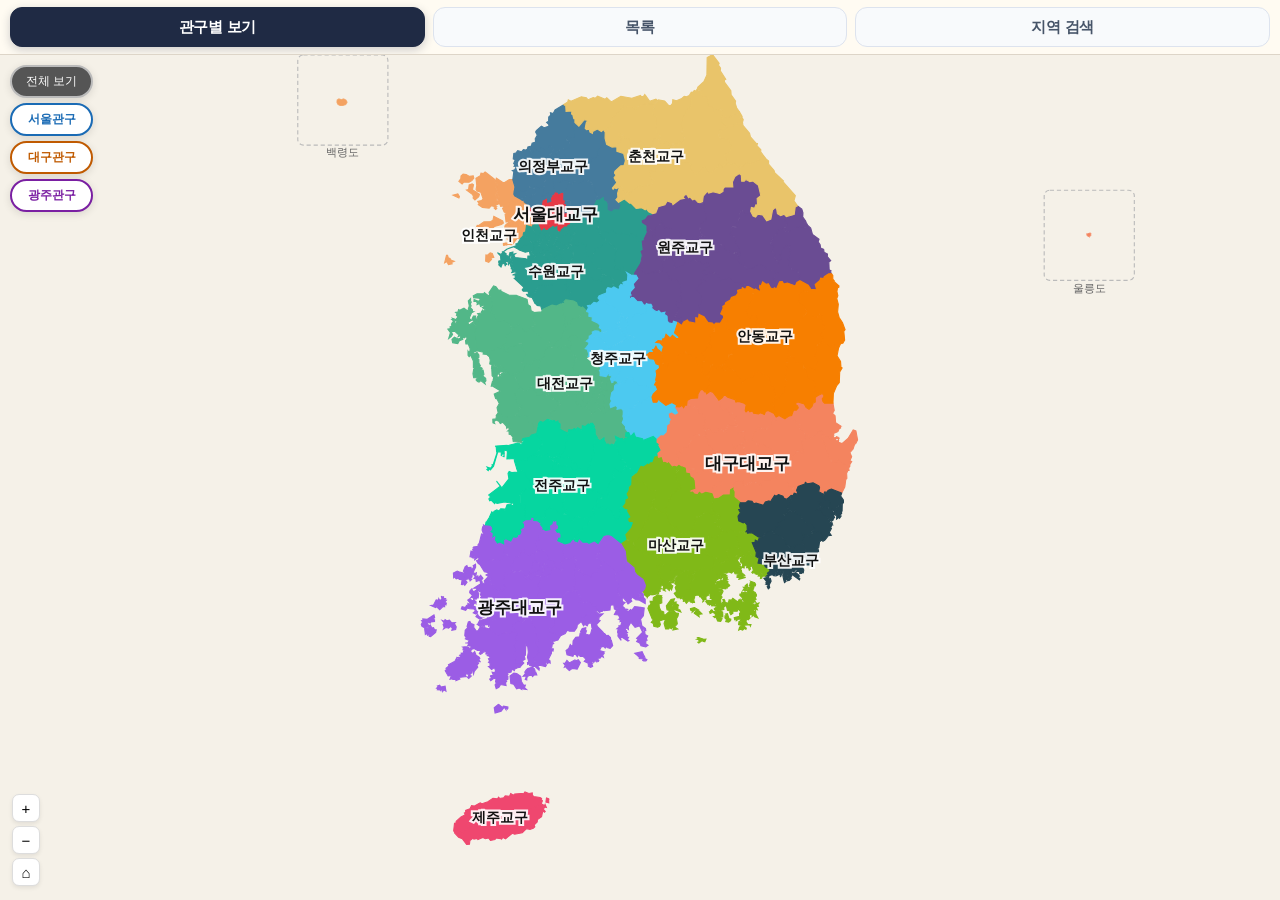
==== commit 659e69ff: "Add files via upload" ====
--- a/diocese.html
+++ b/diocese.html
@@ -1,5 +1,5 @@
 <!DOCTYPE html>
-<html lang="ko" class="diocese-doc">
+<html lang="ko">
 <head>
 <script>
 (function(){
@@ -17,48 +17,7 @@
 <meta name="apple-mobile-web-app-capable" content="yes">
 <meta name="apple-mobile-web-app-status-bar-style" content="black-translucent">
 <title>교구지도</title>
-<link rel="stylesheet" href="style.css?v=WebView-Clean-128">
-<script id="oai-diocese-parent-style-sync-WebView-Clean-128">
-(function(){
-  function clean(v){ return String(v || '').trim(); }
-  function parentVar(cs, names, fallback){
-    for(var i=0;i<names.length;i++){
-      var v = clean(cs.getPropertyValue(names[i]));
-      if(v) return v;
-    }
-    return fallback;
-  }
-  function syncDioceseStyleFromParent(){
-    try{
-      if(!window.parent || window.parent === window || !window.parent.document) return;
-      var pRoot = window.parent.document.documentElement;
-      var cs = window.parent.getComputedStyle(pRoot);
-      var root = document.documentElement;
-      root.style.setProperty('--dio-main-header', parentVar(cs, ['--oai-parish-header','--cathedral-category-final','--parish-bg'], '#3F4752'));
-      root.style.setProperty('--dio-main-header-dark', parentVar(cs, ['--cathedral-category-dark','--church-main-2'], '#2F3742'));
-      root.style.setProperty('--dio-app-bg', parentVar(cs, ['--bg-color','--ui-bg'], '#fbf8f1'));
-      root.style.setProperty('--dio-card-bg', parentVar(cs, ['--ui-card','--card-bg'], '#ffffff'));
-      root.style.setProperty('--dio-card-soft', parentVar(cs, ['--ui-surface','--church-soft-2'], '#F8FAFC'));
-      root.style.setProperty('--dio-list-card-bg', parentVar(cs, ['--oai-list-card-bg'], '#FFF9F1'));
-      root.style.setProperty('--dio-list-card-soft', parentVar(cs, ['--oai-list-card-soft'], '#FFF9F1'));
-      root.style.setProperty('--dio-list-card-foot', parentVar(cs, ['--oai-list-card-foot'], '#FFF9F1'));
-      root.style.setProperty('--dio-list-card-line', parentVar(cs, ['--oai-list-card-line'], '#E9DDCB'));
-      root.style.setProperty('--dio-line', parentVar(cs, ['--ui-line-strong','--oai-btn-border','--border'], '#D8DEE8'));
-      root.style.setProperty('--dio-line-soft', parentVar(cs, ['--ui-line','--line-soft'], '#E6EAF0'));
-      root.style.setProperty('--dio-text', parentVar(cs, ['--ink','--text-main'], '#1F2937'));
-      root.style.setProperty('--dio-muted', parentVar(cs, ['--addr-color','--text-sub'], '#6B7280'));
-      root.style.setProperty('--dio-gold', parentVar(cs, ['--oai-gold-border','--gold2','--gold'], '#C9A96A'));
-      root.style.setProperty('--diocese-font-scale', parentVar(cs, ['--app-font-scale'], '1'));
-      document.documentElement.classList.add('oai-diocese-main-style-synced');
-    }catch(e){}
-  }
-  if(document.readyState === 'loading') document.addEventListener('DOMContentLoaded', syncDioceseStyleFromParent);
-  else syncDioceseStyleFromParent();
-  window.addEventListener('pageshow', syncDioceseStyleFromParent);
-  document.addEventListener('visibilitychange', function(){ if(!document.hidden) syncDioceseStyleFromParent(); });
-})();
-</script>
-
+<link rel="stylesheet" href="css/diocese.css?v=V6-50">
 </head>
 <body>
 <header>
@@ -73,6 +32,7 @@
   <div id="map-view" class="on">
     <svg id="map-svg" viewBox="55 130 380 600" preserveAspectRatio="xMidYMid meet" xmlns="http://www.w3.org/2000/svg">
       <g id="map-g">
+        
         <g id="fills">
 <path d="M184.0,245.7L187.2,251.6L190.1,250.7L191.0,252.3L188.8,255.5L186.0,254.6L185.7,251.8L184.2,252.9L183.3,251.6L182.0,252.5L181.3,247.5L184.0,245.7Z M168.3,238.7L173.0,242.2L172.9,243.1L171.6,242.8L171.6,245.0L169.6,245.4L168.7,243.1L165.8,244.4L163.2,242.3L166.3,238.9L166.4,237.1L168.3,238.7Z M188.5,245.5L188.8,247.9L192.0,249.3L193.4,251.7L192.8,252.5L191.0,252.8L190.1,250.7L187.2,251.6L186.5,249.7L185.8,249.8L183.7,245.5L186.4,244.4L188.5,245.5Z M190.0,227.6L191.0,228.2L190.7,232.5L192.3,233.1L192.4,234.1L191.8,235.5L188.2,236.1L186.5,234.3L187.2,232.8L187.7,233.3L187.3,228.4L190.0,227.6Z M193.3,244.1L193.0,245.2L195.2,246.4L194.8,247.6L196.5,248.2L195.0,250.9L193.4,251.7L191.6,248.9L188.8,247.9L188.6,245.6L190.2,245.5L192.1,243.6L193.3,244.1Z M177.5,248.9L179.7,248.8L182.0,252.6L179.9,254.5L177.8,254.9L175.8,252.6L175.4,250.2L174.5,250.4L177.5,248.9Z M178.9,231.8L179.9,234.1L178.7,235.0L178.0,237.7L174.8,240.1L173.1,238.6L174.6,238.7L175.6,232.9L175.0,232.4L178.9,231.8Z M182.6,234.4L184.8,236.4L187.1,235.0L188.9,236.8L184.9,239.9L183.7,239.7L183.1,238.5L181.0,237.8L181.9,236.9L180.9,234.2L182.6,234.4Z M174.4,239.8L177.7,242.3L179.8,241.9L179.9,243.0L178.3,244.6L175.0,243.8L170.7,240.6L172.6,239.9L173.1,238.6L174.4,239.8Z M197.8,239.8L198.4,243.4L196.6,243.4L195.1,246.4L193.0,245.2L193.3,244.1L192.1,243.6L192.8,241.9L197.8,239.8Z M176.9,244.0L178.3,244.6L178.8,246.3L176.9,246.5L176.3,248.4L174.5,249.6L174.0,247.2L172.8,246.2L173.8,244.8L172.8,242.6L176.9,244.0Z M180.9,234.4L181.9,236.9L181.0,237.8L183.1,238.5L184.9,240.6L180.2,241.2L179.1,239.8L179.5,238.1L178.7,235.0L180.9,234.4Z M184.5,230.1L184.1,232.2L187.1,235.0L185.5,236.6L181.7,233.7L181.3,231.7L182.5,230.5L182.7,228.8L183.7,228.7L184.5,230.1Z M180.5,242.5L183.3,242.9L184.4,244.6L181.8,247.5L180.2,247.1L178.8,246.3L178.3,244.6L180.5,242.5Z M184.8,227.0L187.1,227.6L187.4,228.6L187.7,233.3L187.2,232.8L186.5,234.4L184.0,232.1L184.5,230.1L183.7,228.1L184.8,227.0Z M172.5,247.0L172.9,246.3L173.9,247.2L174.5,250.4L171.9,248.7L170.0,250.9L167.5,250.8L168.2,249.4L167.3,248.5L168.1,247.3L172.4,247.8L172.5,247.0Z M179.5,237.8L179.1,239.8L180.4,241.6L179.6,242.1L177.7,242.3L174.8,240.1L178.8,236.5L179.5,237.8Z M172.5,247.0L172.4,247.8L170.7,247.0L169.1,247.8L168.3,247.0L168.1,243.9L168.7,243.1L169.6,245.4L171.6,245.0L171.6,242.8L173.0,243.1L173.8,244.8L172.5,247.0Z M186.6,240.5L189.2,241.9L187.7,245.2L183.8,244.0L185.2,241.4L184.9,240.6L186.6,240.5Z M191.7,240.7L191.5,241.9L192.6,242.2L192.1,243.8L189.7,245.7L187.7,245.2L189.5,240.6L191.7,240.7Z M192.6,235.5L192.1,239.3L191.0,240.7L189.5,240.6L188.8,236.0L192.6,235.5Z M181.5,248.6L181.4,250.6L180.0,250.3L179.7,248.8L176.9,248.7L174.9,249.7L176.9,246.5L179.4,246.6L181.3,247.5L181.5,248.6Z M189.1,237.6L189.0,241.8L184.9,240.6L186.6,237.9L188.7,236.6L189.1,237.6Z M173.1,249.7L175.4,250.2L175.8,252.6L177.0,253.5L174.9,255.1L172.3,250.0L173.1,249.7Z M184.9,240.6L185.2,241.5L183.7,243.5L179.8,242.7L180.4,240.9L184.9,240.6Z" fill="#E63946" stroke="#E63946" stroke-width="0.8" class="dp" data-d="서울대교구" data-gw="서울관구" data-color="#E63946" data-parishes="233" data-url="https://aos.catholic.or.kr/index" data-region="서울 전지역" data-detail='["서울 전지역"]' onmouseenter="this.style.filter='brightness(.84)'" onmouseleave="this.style.filter=''" onclick="showCard(this)"/>
 <path d="M136.0,213.8L141.6,218.2L143.3,222.0L142.1,225.2L143.2,226.8L142.5,229.7L143.8,230.7L142.9,232.7L144.8,235.6L142.8,236.5L142.4,237.9L143.1,237.8L142.6,238.4L143.3,239.0L142.5,239.7L141.4,238.6L142.2,237.7L139.4,237.0L137.9,238.7L133.1,238.2L130.2,236.2L130.8,235.6L129.8,233.9L132.5,233.4L133.6,232.1L132.0,227.5L129.3,226.6L128.6,225.4L129.1,222.7L128.5,217.5L131.6,215.7L132.1,213.9L133.9,214.1L135.0,213.1L136.0,213.8Z M147.4,220.4L148.9,220.5L152.2,218.4L154.7,218.5L156.2,223.7L155.4,228.6L155.8,229.8L166.4,237.1L166.3,238.9L162.2,239.7L161.6,238.4L160.0,238.4L158.2,237.3L157.4,235.4L154.0,233.5L152.6,234.8L151.6,237.3L150.7,236.9L148.8,238.3L147.6,237.1L146.1,237.5L143.7,231.8L144.8,230.9L143.3,229.7L143.9,227.6L142.9,225.3L143.7,221.8L142.5,219.5L143.0,217.5L147.4,220.4Z M160.0,238.4L159.0,240.0L156.3,239.3L158.9,242.6L156.4,244.8L157.8,249.7L156.7,251.2L152.8,248.6L152.8,247.7L149.9,248.6L149.2,243.0L150.1,242.4L148.5,241.4L147.4,238.8L150.7,236.9L151.6,237.3L152.6,234.8L154.0,233.5L157.4,235.4L158.2,237.3L160.0,238.4Z M134.3,256.4L132.3,253.9L131.1,255.0L129.7,254.3L130.3,253.7L129.0,252.0L129.4,250.9L130.5,251.1L134.2,248.5L139.1,248.2L140.6,247.3L141.2,244.5L147.5,247.8L148.0,249.3L146.6,250.3L141.6,251.8L136.3,256.5L134.3,256.4Z M159.8,251.3L162.3,251.9L164.4,251.1L163.6,255.8L162.3,256.3L162.2,257.6L159.6,260.6L155.1,259.5L158.3,255.8L156.7,251.1L158.1,251.6L158.8,250.3L159.8,251.3Z M149.3,257.0L150.1,255.9L152.2,255.9L152.4,256.8L152.3,255.3L153.5,255.0L158.4,255.1L155.1,259.5L157.5,260.5L154.9,264.0L153.0,264.3L154.0,264.7L150.6,264.3L150.3,265.3L150.3,264.7L147.8,265.3L149.2,264.3L148.0,264.3L148.0,263.5L152.7,263.5L151.3,263.5L151.2,264.2L152.9,264.2L154.0,263.4L150.8,260.9L150.3,257.0L149.3,257.0Z M163.8,243.1L165.8,244.4L168.1,243.9L168.5,247.3L167.3,248.5L168.2,249.4L167.5,250.8L169.0,250.6L168.4,252.4L163.5,251.1L161.4,249.5L161.3,247.2L162.9,246.3L163.4,242.4L163.8,243.1Z M121.5,214.8L123.9,216.2L126.6,215.8L127.0,217.5L125.6,219.2L123.6,220.3L120.0,220.1L118.7,221.6L116.4,219.7L117.8,217.8L117.9,215.9L119.4,214.6L121.5,214.8Z M161.1,238.3L162.2,239.7L163.5,238.8L165.7,239.5L163.2,242.3L162.9,245.6L156.9,245.7L156.5,244.4L158.4,243.7L158.9,242.6L156.3,239.3L159.0,240.0L159.7,238.6L161.1,238.3Z M126.8,222.1L126.0,225.7L131.0,228.9L130.5,230.6L127.8,232.9L126.5,231.6L126.7,230.2L125.9,228.9L121.8,225.9L123.3,225.5L123.7,222.3L125.8,221.5L126.8,222.1Z M162.9,245.6L161.3,247.2L161.4,249.5L163.4,251.4L161.7,251.9L158.8,250.3L158.1,251.6L156.5,250.9L157.8,249.7L156.4,246.6L156.8,245.8L162.9,245.6Z M139.6,275.1L137.6,277.2L135.4,276.4L135.6,272.0L136.7,272.2L138.6,270.5L140.1,271.0L141.2,273.7L139.1,274.1L139.6,275.1Z M155.7,250.7L157.6,252.2L157.7,255.2L152.2,255.6L151.9,253.2L153.9,251.3L154.1,249.8L155.7,250.7Z M108.3,272.2L109.1,274.7L109.9,274.3L111.0,275.8L113.1,276.5L111.2,277.4L111.6,278.3L109.0,278.8L107.8,276.6L106.3,277.5L107.6,272.2L108.3,272.2Z M149.9,250.3L150.9,249.9L153.1,251.5L151.9,253.2L152.2,255.6L150.3,255.5L150.1,254.4L151.0,254.0L150.4,253.0L149.0,254.7L148.9,252.9L149.7,252.7L148.7,252.2L151.7,252.2L150.5,250.6L150.0,251.7L149.1,251.4L149.9,250.3Z M115.6,228.6L116.8,230.5L116.4,231.6L112.2,229.5L115.6,228.6Z M152.5,248.6L155.7,250.7L154.1,249.8L153.9,251.3L153.0,251.5L150.4,249.9L151.7,248.9L152.6,250.0L151.8,248.9L152.5,248.6Z" fill="#F4A261" stroke="#F4A261" stroke-width="0.8" class="dp" data-d="인천교구" data-gw="서울관구" data-color="#F4A261" data-parishes="135" data-url="http://www.caincheon.or.kr/" data-region="인천 전지역, 경기 서부" data-detail='["인천 전지역", "경기 서부 (김포·부천·시흥일부·안산일부)"]' onmouseenter="this.style.filter='brightness(.84)'" onmouseleave="this.style.filter=''" onclick="showCard(this)"/>
@@ -90,18 +50,24 @@
 <path d="M219.5,403.5L221.2,406.7L222.2,406.2L223.8,407.3L224.8,406.3L228.0,407.3L227.7,408.0L229.5,410.5L229.4,412.9L232.0,415.6L231.1,417.5L233.5,417.4L233.2,418.2L235.3,420.8L233.9,422.5L233.3,425.0L231.5,426.3L227.6,424.1L226.6,424.5L225.8,428.0L226.7,430.4L222.9,434.1L223.0,435.8L221.5,438.8L223.0,440.3L222.1,442.4L222.2,444.1L221.0,444.4L219.4,443.9L218.9,442.0L214.7,440.7L214.6,439.7L213.5,440.1L212.8,439.2L210.4,440.0L209.6,438.3L207.1,437.3L207.6,434.2L205.2,429.3L205.9,426.7L208.4,425.6L207.9,423.9L209.9,420.8L209.8,418.7L210.9,418.1L210.8,414.5L212.6,414.0L211.7,407.3L213.5,406.0L213.5,403.1L215.1,402.8L216.6,404.1L219.4,401.9L219.5,403.5Z M190.8,444.1L190.5,440.8L188.3,438.3L188.8,436.8L188.1,435.5L191.6,430.6L195.2,429.9L196.5,427.4L199.6,428.3L202.6,423.4L200.6,423.0L199.4,419.5L197.1,420.1L194.5,415.1L190.3,416.2L188.1,415.3L187.1,416.2L185.4,413.6L186.5,412.7L188.6,413.7L190.7,412.1L191.9,409.2L192.0,405.5L193.5,404.4L192.7,401.8L194.7,399.1L194.0,398.2L194.5,396.0L197.1,396.3L198.3,395.2L199.6,396.1L200.7,394.6L203.8,396.4L204.1,393.3L206.0,393.9L208.3,392.0L209.4,392.7L210.0,391.5L211.3,391.5L212.7,393.8L212.1,394.8L213.1,395.7L213.2,399.4L214.7,401.8L213.2,403.8L213.5,406.0L211.7,407.2L212.6,414.0L210.8,414.5L210.9,418.1L209.8,418.7L209.9,420.8L207.9,423.9L208.4,425.6L205.9,426.7L206.0,427.6L203.5,430.2L204.7,436.7L203.1,437.0L202.8,435.7L200.4,434.9L200.3,433.6L197.8,432.1L194.7,434.0L193.5,436.9L194.0,442.2L191.9,444.3L190.8,444.1Z M218.6,451.4L219.9,451.3L220.9,452.5L222.1,451.8L224.2,453.1L226.2,456.8L227.2,457.0L227.1,458.1L226.0,458.7L228.6,459.9L230.0,459.3L230.2,457.6L231.6,456.4L230.6,454.1L231.0,451.9L232.4,451.1L234.3,452.9L235.6,452.9L235.4,454.0L237.7,458.0L236.3,458.9L236.3,460.8L237.0,461.8L239.5,462.2L238.3,465.4L234.1,470.4L235.0,473.8L231.4,476.3L225.0,471.2L222.4,470.5L219.1,471.2L215.2,476.9L212.7,474.9L208.8,476.7L207.4,475.8L204.5,475.9L202.4,473.7L201.4,473.7L200.6,475.6L198.7,474.9L198.4,473.8L199.3,473.1L198.7,472.2L201.0,470.0L201.9,467.0L203.7,467.0L204.8,464.1L207.4,464.2L209.3,460.3L209.1,457.1L210.9,457.4L212.9,456.5L211.3,454.0L212.3,453.0L211.1,451.1L213.1,450.5L216.4,451.8L217.4,450.4L218.6,451.4Z M173.2,430.6L175.9,431.4L177.6,434.0L179.0,433.5L181.4,434.5L182.3,437.1L185.0,439.3L187.7,439.2L188.3,438.3L189.8,439.3L190.8,442.9L190.6,444.8L191.8,446.7L189.9,447.9L190.7,449.7L190.0,451.4L192.7,452.8L190.8,454.7L192.2,454.6L192.2,455.7L189.9,455.9L188.6,454.9L187.5,455.6L184.6,451.9L182.4,452.8L180.9,450.8L177.2,454.1L178.1,457.5L177.5,458.6L173.0,458.2L171.2,458.7L172.0,460.6L169.6,460.5L169.9,458.8L168.2,458.0L167.4,458.2L167.4,459.8L163.9,459.9L163.2,457.3L163.8,455.8L162.8,455.1L164.0,454.2L163.0,453.2L163.7,450.4L162.4,449.0L160.9,449.6L159.2,448.9L159.9,448.0L160.1,441.3L161.0,441.1L161.5,439.5L163.1,439.9L164.0,437.7L165.1,438.6L166.1,437.6L166.7,438.5L168.5,438.1L169.7,436.2L168.6,434.1L171.9,433.2L173.1,431.7L172.4,430.0L173.2,430.6Z M237.0,398.1L238.3,401.0L240.7,398.5L241.8,401.3L246.8,402.4L247.1,403.7L254.4,400.9L256.4,402.7L256.3,405.3L257.9,406.5L257.5,407.1L259.2,410.6L256.9,412.4L257.1,414.4L255.0,414.7L253.5,418.8L252.2,418.6L251.2,420.1L250.4,419.6L247.4,421.7L245.3,421.1L242.5,426.5L241.1,426.5L238.6,423.8L235.7,424.2L234.7,419.6L233.2,418.2L233.4,417.3L231.1,417.5L232.0,415.6L229.4,412.9L229.5,410.5L226.9,406.5L228.2,403.8L227.5,400.8L231.1,402.6L232.4,402.3L234.4,404.9L234.1,402.4L236.6,401.7L235.8,400.6L234.8,400.9L235.0,398.3L237.0,398.1Z M135.2,461.8L136.0,461.7L137.9,458.6L139.8,454.3L140.8,455.6L141.3,454.0L143.3,453.0L144.8,453.8L146.1,452.2L149.0,452.4L149.1,453.6L150.6,449.4L153.5,449.2L155.7,451.9L154.8,449.8L156.0,449.2L162.4,449.0L163.7,450.4L163.0,453.2L164.0,454.2L162.8,455.1L163.8,455.8L163.2,457.3L163.9,459.9L161.0,461.8L162.2,463.2L162.4,465.2L159.7,466.9L160.5,468.6L159.7,470.3L158.2,470.5L157.8,472.0L156.7,472.6L155.0,471.9L153.2,475.1L149.8,473.5L148.1,474.2L148.2,477.1L145.4,475.8L143.8,476.5L142.3,474.3L142.8,472.2L142.2,470.8L140.6,472.0L140.9,469.7L139.2,468.3L140.3,467.4L140.4,465.7L139.1,463.9L135.2,463.5L135.8,461.9L135.2,461.8Z M205.7,428.0L205.2,429.5L207.6,434.2L207.1,437.3L209.6,438.3L210.4,440.0L212.8,439.2L213.5,440.1L214.6,439.7L214.7,440.7L218.9,442.0L219.5,444.0L215.0,445.0L214.2,445.7L214.7,448.8L213.4,450.6L211.0,451.2L212.3,452.6L211.3,454.0L212.6,455.3L212.5,456.9L209.2,457.0L208.8,458.9L206.0,459.4L203.5,458.2L202.3,459.2L201.2,457.7L200.0,457.7L197.7,459.4L197.5,460.8L195.1,460.5L193.8,456.2L192.2,455.7L192.2,454.6L190.9,455.0L191.2,453.8L192.8,453.0L190.0,451.4L190.7,449.7L189.9,447.9L191.8,446.7L190.7,444.2L191.9,444.3L194.0,442.2L193.5,436.9L194.7,434.0L197.8,432.1L200.3,433.6L200.4,434.9L202.8,435.7L203.1,437.0L204.7,436.7L203.5,430.2L205.7,428.0Z M169.9,413.5L171.3,414.8L174.0,413.9L175.4,415.0L177.3,413.8L178.9,414.5L179.3,413.6L179.8,415.1L182.7,416.3L183.8,420.9L182.6,422.8L182.8,424.1L184.6,425.7L188.3,426.5L189.2,428.2L187.2,430.2L188.8,431.0L190.2,433.3L188.1,435.5L188.8,437.0L188.1,439.1L185.0,439.3L182.3,437.1L181.4,434.5L179.0,433.5L177.6,434.0L175.9,431.4L172.9,430.0L172.3,430.1L173.1,431.7L171.9,433.2L167.3,434.4L167.7,433.4L166.6,433.3L166.8,431.3L164.8,430.7L163.1,426.0L157.7,424.4L155.9,418.5L165.4,417.6L165.4,415.8L169.9,413.5Z M235.4,423.7L237.8,424.5L238.6,423.8L241.6,426.9L238.6,429.4L238.4,435.0L236.7,436.7L236.6,438.8L234.9,441.6L236.2,444.4L234.3,445.5L234.2,448.0L231.0,451.9L230.6,454.1L231.6,456.4L230.2,457.6L230.0,459.3L228.6,459.9L226.1,458.8L227.2,457.0L226.2,456.8L224.2,453.1L222.1,451.8L220.9,452.5L217.4,450.4L216.7,451.6L215.2,451.9L213.4,450.6L214.7,448.7L214.2,445.7L215.0,445.0L222.2,444.1L222.1,442.4L223.0,440.3L221.5,438.6L223.0,435.8L222.9,434.1L226.7,430.4L225.8,426.6L226.7,424.4L227.6,424.1L231.5,426.3L233.3,425.0L234.7,421.7L235.4,423.7Z M182.6,389.8L184.3,389.6L185.0,390.9L186.7,389.9L186.8,391.0L188.3,392.0L188.1,395.8L194.7,399.1L192.7,401.8L193.5,404.4L192.0,405.5L191.9,409.2L190.7,412.1L188.6,413.7L186.4,412.7L185.4,413.6L186.2,415.6L183.0,416.1L182.7,417.0L182.0,415.7L179.8,415.1L179.3,413.6L179.0,414.5L177.3,413.8L175.5,415.0L174.0,413.9L171.0,414.6L170.5,413.6L172.8,411.8L174.1,409.6L173.4,409.1L174.9,407.9L175.9,405.3L172.1,401.6L171.6,399.2L173.1,391.4L174.2,390.2L176.3,390.9L179.3,388.8L182.6,389.8Z M172.0,460.6L171.4,458.6L177.6,458.5L178.1,457.5L177.2,454.1L180.9,450.8L182.4,452.8L184.6,451.9L187.5,455.6L188.6,454.9L189.9,455.9L193.8,456.2L195.1,460.5L197.5,460.8L197.9,459.2L200.6,457.6L202.3,459.2L203.8,458.2L205.7,459.4L208.8,458.9L209.3,460.1L207.4,464.2L204.8,464.1L203.7,467.0L201.9,467.0L201.0,470.0L198.7,472.2L199.3,473.2L196.5,474.3L195.2,476.2L191.8,477.2L186.6,474.9L187.4,473.0L188.9,473.1L188.9,470.5L187.8,468.7L186.3,468.9L185.3,467.4L186.9,466.7L187.4,464.2L186.1,463.4L185.9,460.1L184.2,461.0L183.0,460.4L182.5,462.8L180.6,464.1L181.0,466.9L178.1,467.5L177.2,467.0L177.4,466.3L176.1,466.7L176.2,465.6L174.4,463.5L175.0,462.7L172.0,460.6Z M162.2,425.8L163.1,426.0L164.8,430.7L166.8,431.3L166.6,433.3L167.7,433.4L167.3,434.4L168.5,434.4L169.7,436.2L168.5,438.1L166.7,438.5L166.1,437.6L165.1,438.6L164.0,437.7L163.1,439.9L161.5,439.5L159.5,443.2L159.4,449.1L155.6,449.4L154.3,447.7L153.8,448.3L148.9,447.3L143.5,448.4L142.4,447.6L141.8,448.5L139.3,446.1L138.3,446.5L137.7,445.2L138.6,444.4L138.5,443.1L137.6,442.4L145.8,436.2L143.1,432.6L146.9,437.4L151.9,430.9L151.3,427.0L152.1,425.7L153.9,426.5L158.4,426.1L157.7,424.4L162.2,425.8Z M173.2,402.2L175.9,404.6L174.9,407.9L173.4,409.1L174.1,409.6L171.2,413.5L165.4,415.8L165.4,417.6L155.9,418.5L155.7,416.5L150.5,416.8L150.9,411.2L148.5,410.4L148.5,415.1L147.4,415.0L148.5,415.0L148.5,413.2L147.1,413.3L146.5,414.8L146.5,411.6L144.0,411.8L141.0,422.0L138.8,424.6L138.1,423.7L137.2,425.1L136.3,424.3L137.2,423.8L136.4,422.5L139.0,423.4L140.3,421.7L139.9,421.0L140.8,420.8L143.8,411.5L143.2,411.7L142.9,407.9L142.2,407.6L143.0,408.5L143.3,407.7L150.6,407.2L151.5,408.0L151.3,407.3L158.3,405.5L160.9,406.5L162.5,403.9L161.3,403.7L161.9,402.3L166.7,401.4L168.0,399.8L171.7,398.7L172.1,401.6L173.2,402.2Z M193.1,415.0L195.1,415.8L197.1,420.1L199.4,419.5L200.6,423.0L202.6,423.4L202.1,424.8L201.2,425.5L199.7,424.6L198.1,425.2L195.3,422.5L194.1,423.9L193.5,422.3L191.7,421.2L188.9,423.1L187.1,420.3L185.6,420.3L185.2,418.7L184.4,419.4L183.5,418.9L183.0,416.1L187.5,416.1L188.1,415.3L190.3,416.2L193.1,415.0Z M192.2,421.7L193.6,422.4L194.1,423.9L194.1,423.1L196.1,422.6L198.1,425.2L199.7,424.6L201.2,425.6L199.6,428.3L196.5,427.4L195.2,429.9L191.6,430.6L190.1,433.1L188.8,431.0L187.2,430.3L189.2,428.2L188.5,427.1L188.5,423.1L187.2,422.7L187.9,421.7L188.6,421.7L188.9,423.1L191.7,421.2L192.2,421.7Z M185.3,419.3L187.9,421.7L187.2,422.8L188.5,423.1L188.4,426.6L184.6,425.7L182.8,424.1L182.6,422.8L183.8,420.9L183.5,418.9L185.3,419.3Z" fill="#06D6A0" stroke="#06D6A0" stroke-width="0.8" class="dp" data-d="전주교구" data-gw="광주관구" data-color="#06D6A0" data-parishes="96" data-url="https://jcatholic.or.kr/index.php" data-region="전북 전지역" data-detail='["전북 전지역"]' onmouseenter="this.style.filter='brightness(.84)'" onmouseleave="this.style.filter=''" onclick="showCard(this)"/>
 <path d="M174.7,658.4L175.7,659.6L174.8,661.7L168.1,665.3L165.3,665.8L163.0,667.8L158.2,667.9L151.4,671.6L143.6,673.8L136.5,674.1L135.4,675.9L127.7,675.6L126.2,677.4L124.0,677.8L122.6,680.1L119.7,681.2L119.7,682.7L115.3,680.2L113.3,681.8L112.7,680.9L113.3,675.5L114.3,675.4L114.5,674.1L117.9,671.0L120.2,669.9L120.9,669.0L120.4,668.4L121.2,668.3L121.0,667.7L120.3,668.3L121.3,667.6L121.2,666.3L124.3,665.2L125.4,663.0L127.5,663.3L131.5,661.0L132.8,661.6L137.0,660.2L140.6,657.8L143.8,658.2L144.6,657.0L145.3,657.9L148.2,657.4L149.3,656.1L152.4,656.3L153.2,654.4L155.1,655.6L156.0,654.7L162.6,654.2L163.3,653.3L166.1,654.4L168.5,654.0L168.6,655.6L169.6,656.6L174.0,657.2L175.1,657.9L174.7,658.4Z M175.6,662.0L176.7,662.8L176.6,664.4L177.6,662.1L178.5,664.3L177.3,664.0L176.4,665.6L177.7,667.1L177.1,667.7L176.0,666.6L175.1,670.8L172.2,672.8L172.0,674.6L169.9,676.7L170.3,678.0L169.2,679.1L166.9,679.8L164.4,679.3L161.4,682.2L156.0,683.3L154.3,682.6L149.5,686.6L147.6,685.5L146.7,686.8L146.2,685.7L146.5,686.6L142.8,685.9L142.0,687.0L138.8,687.7L137.5,685.9L135.2,686.5L133.4,685.6L129.9,687.1L129.5,686.3L126.7,686.8L127.3,686.5L126.7,685.9L124.2,687.8L123.9,690.4L121.9,690.6L118.8,686.5L116.2,685.5L113.4,682.5L113.5,681.2L115.3,680.2L119.7,682.7L119.7,681.2L122.6,680.1L124.0,677.8L126.2,677.4L127.7,675.6L135.4,675.9L136.5,674.1L140.3,674.5L145.6,672.6L148.6,672.6L158.1,668.0L163.0,667.8L165.3,665.8L168.1,665.3L173.3,661.9L175.6,662.0Z M179.8,658.0L179.5,658.7L180.7,658.5L180.1,658.6L180.2,660.9L178.2,660.5L178.6,657.6L179.8,658.0Z" fill="#EF476F" stroke="#EF476F" stroke-width="0.8" class="dp" data-d="제주교구" data-gw="광주관구" data-color="#EF476F" data-parishes="31" data-url="https://www.diocesejeju.or.kr/" data-region="제주도 전지역" data-detail='["제주도 전지역 (제주·서귀포)"]' onmouseenter="this.style.filter='brightness(.84)'" onmouseleave="this.style.filter=''" onclick="showCard(this)"/>
         </g>
+        
         <g id="inset-g">
           <rect x="532" y="226" width="64" height="64" rx="4"
             fill="none" stroke="#bbb" stroke-width="0.8" stroke-dasharray="3,2"/>
           <path d="M564.8,256.6L564.9,256.7L564.8,256.7L564.7,257.0L564.7,257.2L564.9,257.2L564.9,257.4L564.8,257.8L564.8,257.7L564.7,257.9L564.8,258.0L564.8,257.8L564.8,258.1L565.0,258.1L564.9,258.2L564.7,258.2L564.7,258.3L564.2,258.5L564.0,258.8L564.2,258.8L564.0,258.8L564.0,259.0L563.8,258.8L563.6,258.8L563.5,258.7L563.3,258.7L563.1,258.6L563.0,258.5L562.7,258.4L562.6,258.2L562.5,258.2L562.5,257.8L562.5,257.7L562.5,257.6L562.4,257.4L562.3,257.4L562.3,257.1L562.5,257.2L562.9,257.0L562.9,257.0L563.0,257.0L563.4,256.8L563.8,256.8L564.0,256.6L564.4,256.7L564.6,256.4L564.7,256.5L564.8,256.6Z" fill="#F4845F" stroke="none" class="dp" data-d="대구대교구" data-gw="대구관구" data-color="#F4845F" data-parishes="164" data-url="https://www.daegu-archdiocese.or.kr/" data-region="대구 전지역, 경북 남부" data-detail='["대구 전지역", "경북 남부 (칠곡·성주·경주·경산·고령·구미·포항·영천·김천·울릉·청도)"]' onmouseenter="this.style.filter='brightness(.84)'" onmouseleave="this.style.filter=''" onclick="showCard(this)"/>
           <path d="M564.8,256.6L564.7,256.5L564.6,256.4L564.4,256.7L564.0,256.6L563.8,256.8L563.4,256.8L563.0,257.0L562.9,257.0L562.9,257.0L562.5,257.2L562.3,257.1L562.3,257.4L562.4,257.4L562.5,257.6L562.5,257.7L562.5,257.8L562.5,258.2L562.6,258.2L562.7,258.4L563.0,258.5L563.1,258.6L563.3,258.7L563.5,258.7L563.6,258.8L563.8,258.8L564.0,259.0L564.0,258.8L564.2,258.8L564.0,258.8L564.2,258.5L564.7,258.3L564.7,258.2L564.9,258.2L565.0,258.1L564.8,258.1L564.8,257.8L564.8,258.0L564.7,257.9L564.8,257.7L564.8,257.8L564.9,257.4L564.9,257.2L564.7,257.2L564.7,257.0L564.8,256.7L564.9,256.7L564.8,256.6Z" fill="none" stroke="#F4845F" stroke-width="0.8" stroke-opacity="0.8" pointer-events="none"/>
         
+          
           <rect x="2" y="130" width="64" height="64" rx="4"
             fill="none" stroke="#bbb" stroke-width="0.8" stroke-dasharray="3,2"/>
           <path d="M30.0,162.0L31.2,161.2L33.0,161.8L34.5,161.2L36.2,162.0L37.0,163.5L36.0,165.2L34.0,165.8L32.0,165.8L30.5,165.0L29.8,163.5Z" fill="#F4A261" stroke="none" class="dp" data-d="인천교구" data-gw="서울관구" data-color="#F4A261" data-parishes="135" data-url="http://www.caincheon.or.kr/" data-region="인천 전지역, 경기 서부" data-detail='["인천 전지역", "경기 서부 (김포·부천·시흥일부·안산일부)"]' onmouseenter="this.style.filter='brightness(.84)'" onmouseleave="this.style.filter=''" onclick="showCard(this)"/>
           <path d="M30.0,162.0L31.2,161.2L33.0,161.8L34.5,161.2L36.2,162.0L37.0,163.5L36.0,165.2L34.0,165.8L32.0,165.8L30.5,165.0L29.8,163.5Z" fill="none" stroke="#F4A261" stroke-width="0.8" stroke-opacity="0.8" pointer-events="none"/>
         </g>
+        
         <g id="outlines" pointer-events="none" style="display:none"></g>
+        
+        
+        
         <g id="labels" pointer-events="none">
 <text data-gw="서울관구" x="184.7" y="243.9" text-anchor="middle" dominant-baseline="middle" font-size="12" font-weight="700" font-family="Noto Sans KR,sans-serif" fill="#111" stroke="rgba(255,255,255,0.9)" stroke-width="3" paint-order="stroke" pointer-events="none">서울대교구</text>
 <text data-gw="서울관구" x="137.7" y="258.7" text-anchor="middle" dominant-baseline="middle" font-size="10" font-weight="600" font-family="Noto Sans KR,sans-serif" fill="#111" stroke="rgba(255,255,255,0.9)" stroke-width="3" paint-order="stroke" pointer-events="none">인천교구</text>
@@ -126,9 +92,9 @@
 
     <div id="gw-bar">
       <button class="gb on gb-all" data-gw="" onclick="filterGw(this)">전체 보기</button>
-      <button class="gb" data-gw="서울관구" onclick="filterGw(this)">서울관구</button>
-      <button class="gb" data-gw="대구관구" onclick="filterGw(this)">대구관구</button>
-      <button class="gb" data-gw="광주관구" onclick="filterGw(this)">광주관구</button>
+      <button class="gb" data-gw="서울관구" style="color:#1a6bb5;border-color:#1a6bb5" onclick="filterGw(this)">서울관구</button>
+      <button class="gb" data-gw="대구관구" style="color:#c05a00;border-color:#c05a00" onclick="filterGw(this)">대구관구</button>
+      <button class="gb" data-gw="광주관구" style="color:#7a1fa2;border-color:#7a1fa2" onclick="filterGw(this)">광주관구</button>
     </div>
 
     <div id="card">
@@ -159,7 +125,7 @@
   <div id="search-view">
     <div class="ss">
       <div class="sr">
-        <input id="si" type="text" placeholder="예) 서울, 서초, 수원, 평창..." autocomplete="off" autocorrect="off" autocapitalize="off" spellcheck="false" inputmode="search" enterkeyhint="done">
+        <input id="si" type="text" placeholder="예) 서울, 서초, 수원, 평창...입력" autocomplete="off" autocorrect="off" autocapitalize="off" spellcheck="false" inputmode="search" enterkeyhint="done">
         <button id="sb" onclick="doSearch()">검색</button>
       </div>
       <div class="sh">도·시·군·구 이름으로 검색</div>
@@ -171,10 +137,1649 @@
   </div>
 </div>
 
-<script src="diocese-meta.js?v=WebView-Clean-128"></script>
-<script src="diocese-search.js?v=WebView-Clean-128"></script>
-<script src="diocese-data.js?v=WebView-Clean-128"></script>
-<script src="diocese-ui.js?v=WebView-Clean-128"></script>
+<script>
+/* ═══════════════════════════════════════════════════════════
+   교구지도 데이터 파일  (data.js)
+   ※ 이 파일만 수정하세요. HTML/CSS/JS 로직은 건드리지 마세요.
+
+   [섹션 안내]
+   1. DIOCESE_META          교구 기본 정보 (색상·본당수·URL·지역)
+   2. OVERLAP_SUMMARY       중복지역 동 단위 상세
+   3. REGION_OVERLAP_PLAIN  중복지역 검색 alias 목록
+   4. NAME_SAME             동명이지역 처리 (광주·고성)
+   5. SEARCH_DB             지역 검색 DB (교구별 그룹화)
+══════════════════════════════════════════════════════════ */
+
+/* ── 1. 교구 기본 정보 ─────────────────────────────────────
+   수정: color(교구색), parishes(본당수), url(홈페이지),
+         region(간략지역), detail(상세지역 배열)
+   ──────────────────────────────────────────────────────── */
+const DIOCESE_META =
+{
+  "서울대교구": {
+    "color": "#E63946",
+    "gwangu": "서울관구",
+    "parishes": 233,
+    "url": "https://aos.catholic.or.kr/index",
+    "region": "서울 전지역",
+    "detail": ["서울 전지역"]
+  },
+  "인천교구": {
+    "color": "#F4A261",
+    "gwangu": "서울관구",
+    "parishes": 135,
+    "url": "http://www.caincheon.or.kr/",
+    "region": "인천 전지역, 경기 서부",
+    "detail": [
+      "인천 전지역",
+      "경기 서부 (김포·부천·시흥일부·안산일부)"
+    ]
+  },
+  "수원교구": {
+    "color": "#2A9D8F",
+    "gwangu": "서울관구",
+    "parishes": 222,
+    "url": "https://www.casuwon.or.kr/",
+    "region": "경기 남부",
+    "detail": [
+      "경기 남부 (수원·광주·과천·광명·군포·성남·시흥일부·안산일부·안성·안양·양평·여주·오산·용인·의왕·이천·평택·하남·화성)"
+    ]
+  },
+  "의정부교구": {
+    "color": "#457B9D",
+    "gwangu": "서울관구",
+    "parishes": 88,
+    "url": "http://ucatholic.or.kr/",
+    "region": "경기 북부",
+    "detail": [
+      "경기 북부 (의정부·고양·구리·남양주·동두천·양주·연천·파주)"
+    ]
+  },
+  "원주교구": {
+    "color": "#6A4C93",
+    "gwangu": "서울관구",
+    "parishes": 54,
+    "url": "http://www.wjcatholic.or.kr/",
+    "region": "강원 남부, 충북 북부, 경북 봉화(석포면)",
+    "detail": [
+      "강원 남부 (원주·삼척·영월·정선·태백·횡성·동해일부·평창일부)",
+      "충북 북부 (단양·제천)",
+      "경북 봉화(석포면)"
+    ]
+  },
+  "춘천교구": {
+    "color": "#E9C46A",
+    "gwangu": "서울관구",
+    "parishes": 62,
+    "url": "https://www.cccatholic.or.kr/",
+    "region": "강원 북부, 경기 동북부",
+    "detail": [
+      "강원 북부 (춘천·강릉·고성·속초·양구·양양·인제·철원·홍천·화천·동해일부·평창일부)",
+      "경기 동북부 (가평·포천)"
+    ]
+  },
+  "대전교구": {
+    "color": "#52B788",
+    "gwangu": "서울관구",
+    "parishes": 145,
+    "url": "https://www.djcatholic.or.kr/home/",
+    "region": "대전 전지역, 세종 일부, 충남 전지역",
+    "detail": [
+      "대전 전지역",
+      "세종일부",
+      "충남 전지역 (공주·금산·논산(연무읍 제외한 전지역)·당진·보령·부여·서산·서천·아산·예산·천안·청양·태안·홍성·계룡)"
+    ]
+  },
+  "대구대교구": {
+    "color": "#F4845F",
+    "gwangu": "대구관구",
+    "parishes": 164,
+    "url": "https://www.daegu-archdiocese.or.kr/",
+    "region": "대구, 경북 남부",
+    "detail": [
+      "대구 전지역",
+      "경북 남부 (칠곡·성주·경주·경산·고령·구미·포항·영천·김천·울릉·청도)"
+    ]
+  },
+  "청주교구": {
+    "color": "#4CC9F0",
+    "gwangu": "대구관구",
+    "parishes": 82,
+    "url": "https://www.cdcj.or.kr/",
+    "region": "충북 중남부, 세종 일부",
+    "detail": [
+      "충북 중남부 (청주·충주·진천·증평·음성·옥천·영동·괴산·보은)",
+      "세종일부"
+    ]
+  },
+  "안동교구": {
+    "color": "#F77F00",
+    "gwangu": "대구관구",
+    "parishes": 41,
+    "url": "https://www.acatholic.or.kr/",
+    "region": "경북 북부",
+    "detail": [
+      "경북 북부 (안동·영덕·울진·영양·청송·문경·상주·영주·봉화(석포면 제외한 전지역)·예천·의성)"
+    ]
+  },
+  "마산교구": {
+    "color": "#80B918",
+    "gwangu": "대구관구",
+    "parishes": 75,
+    "url": "https://cathms.kr/",
+    "region": "경남 서부",
+    "detail": [
+      "경남 서부 (창원·창녕·함안·의령·진주·거창·산청·함양·합천·남해·사천·하동·고성·통영·거제, 김해일부, 밀양일부)"
+    ]
+  },
+  "부산교구": {
+    "color": "#264653",
+    "gwangu": "대구관구",
+    "parishes": 125,
+    "url": "https://www.catholicbusan.or.kr/",
+    "region": "부산, 울산, 경남 동부",
+    "detail": [
+      "부산 전지역",
+      "울산 전지역",
+      "경남 동부 (양산·김해일부·밀양일부)"
+    ]
+  },
+  "광주대교구": {
+    "color": "#9B5DE5",
+    "gwangu": "광주관구",
+    "parishes": 143,
+    "url": "https://www.gjcatholic.or.kr/",
+    "region": "광주, 전남 전지역",
+    "detail": [
+      "광주 전지역",
+      "전남 전지역"
+    ]
+  },
+  "전주교구": {
+    "color": "#06D6A0",
+    "gwangu": "광주관구",
+    "parishes": 96,
+    "url": "https://jcatholic.or.kr/index.php",
+    "region": "전북 전지역, 충남 논산(연무읍)",
+    "detail": [
+      "전북 전지역",
+      "충남 논산(연무읍)"
+    ]
+  },
+  "제주교구": {
+    "color": "#EF476F",
+    "gwangu": "광주관구",
+    "parishes": 31,
+    "url": "https://www.diocesejeju.or.kr/",
+    "region": "제주도 전지역",
+    "detail": [
+      "제주도 전지역 (제주·서귀포)"
+    ]
+  },
+  "군종교구": {
+    "color": "#4A5568",
+    "gwangu": "군종교구",
+    "parishes": 0,
+    "url": "https://www.gunjong.or.kr/",
+    "region": "육·해·공군 전체",
+    "detail": [
+      "육·해·공군 전체"
+    ]
+  }
+};
+
+/* ── 2. 중복지역 동 단위 상세 ──────────────────────────────
+   안산·시흥·김해·밀양·평창·세종·동해·고성·광주
+   형식: { "도시명": { "교구명": ["동1",...] } }
+   ──────────────────────────────────────────────────────── */
+const OVERLAP_SUMMARY =
+{
+  "봉화": {"원주교구": ["석포면"], "안동교구": ["석포면 제외한 전지역"]},
+  "논산": {"전주교구": ["연무읍"], "대전교구": ["연무읍 제외한 전지역"]},
+  "안산": {
+    "인천교구": [
+      "대부동동",
+      "대부남동",
+      "대부북동",
+      "선감동",
+      "풍도동"
+    ],
+    "수원교구": [
+      "건건동",
+      "고잔동",
+      "목내동",
+      "본오동",
+      "부곡동",
+      "사사동",
+      "사동",
+      "선부동",
+      "성곡동",
+      "성포동",
+      "수암동",
+      "신길동",
+      "양상동",
+      "원곡동",
+      "원시동",
+      "월피동",
+      "와동",
+      "이동",
+      "일동",
+      "장상동",
+      "장하동",
+      "초지동",
+      "팔곡일동",
+      "팔곡이동",
+      "화정동"
+    ]
+  },
+  "시흥": {
+    "수원교구": [
+      "거모동",
+      "광석동",
+      "군자동",
+      "논곡동",
+      "능곡동",
+      "목감동",
+      "물왕동",
+      "배곧동",
+      "산현동",
+      "월곶동",
+      "장곡동",
+      "장현동",
+      "정왕동",
+      "조남동",
+      "죽율동",
+      "하상동",
+      "하중동",
+      "화정동"
+    ],
+    "인천교구": [
+      "계수동",
+      "과림동",
+      "금이동",
+      "대야동",
+      "도창동",
+      "매화동",
+      "무지내동",
+      "미산동",
+      "방산동",
+      "신천동",
+      "안현동",
+      "은행동",
+      "포동"
+    ]
+  },
+  "김해": {
+    "마산교구": [
+      "진영읍",
+      "생림면",
+      "진례면",
+      "한림면"
+    ],
+    "부산교구": [
+      "대동면",
+      "상동면",
+      "생림면",
+      "주촌면",
+      "강동",
+      "관동동",
+      "구산동",
+      "내동",
+      "내덕동",
+      "대성동",
+      "대청동",
+      "동상동",
+      "명법동",
+      "무계동",
+      "봉황동",
+      "부곡동",
+      "부원동",
+      "불암동",
+      "삼계동",
+      "삼문동",
+      "삼방동",
+      "삼정동",
+      "서상동",
+      "수가동",
+      "신문동",
+      "안동",
+      "어방동",
+      "외동",
+      "유하동",
+      "율하동",
+      "응달동",
+      "이동",
+      "장유동",
+      "전하동",
+      "지내동",
+      "풍유동",
+      "화목동"
+    ]
+  },
+  "밀양": {
+    "마산교구": [
+      "하남읍",
+      "초동면"
+    ],
+    "부산교구": [
+      "삼랑진읍",
+      "단장면",
+      "무안면",
+      "부북면",
+      "산내면",
+      "산외면",
+      "상남면",
+      "상동면",
+      "청도면",
+      "가곡동",
+      "교동",
+      "남포동",
+      "내이동",
+      "내일동",
+      "삼문동",
+      "용평동",
+      "활성동"
+    ]
+  },
+  "평창": {
+    "원주교구": [
+      "평창읍",
+      "대화면",
+      "미탄면",
+      "방림면"
+    ],
+    "춘천교구": [
+      "대관령면",
+      "봉평면",
+      "용평면",
+      "진부면"
+    ]
+  },
+  "세종": {
+    "대전교구": [
+      "조치원읍",
+      "금남면",
+      "소정면",
+      "연기면",
+      "연서면",
+      "장군면",
+      "전동면",
+      "전의면",
+      "가람동",
+      "고운동",
+      "나성동",
+      "누리동",
+      "다정동",
+      "대평동",
+      "도담동",
+      "반곡동",
+      "보람동",
+      "산울동",
+      "새롬동",
+      "세종동",
+      "소담동",
+      "아름동",
+      "어진동",
+      "용호동",
+      "종촌동",
+      "집현동",
+      "한별동",
+      "한솔동",
+      "해밀동"
+    ],
+    "청주교구": [
+      "부강면",
+      "연동면",
+      "다솜동",
+      "세종동",
+      "집현동",
+      "합강동"
+    ]
+  },
+  "동해": {
+    "원주교구": [
+      "구미동",
+      "구호동",
+      "귀운동",
+      "나안동",
+      "내동",
+      "단봉동",
+      "달방동",
+      "대구동",
+      "동회동",
+      "북평동",
+      "비천동",
+      "삼화동",
+      "송정동",
+      "쇄운동",
+      "신흥동",
+      "용정동",
+      "이기동",
+      "이도동",
+      "이로동",
+      "지가동",
+      "지흥동",
+      "천곡동",
+      "추암동",
+      "평릉동",
+      "호현동",
+      "효가동"
+    ],
+    "춘천교구": [
+      "대진동",
+      "망상동",
+      "묵호진동",
+      "발한동",
+      "부곡동",
+      "심곡동",
+      "어달동",
+      "초구동"
+    ]
+  },
+  "고성": {
+    "춘천교구": [
+      "강원 고성 전체"
+    ],
+    "마산교구": [
+      "경남 고성 전체"
+    ]
+  },
+  "광주": {
+    "수원교구": [
+      "경기 광주 전체"
+    ],
+    "광주대교구": [
+      "광주광역시 전체"
+    ]
+  }
+};
+
+/* ── 3. 중복지역 검색 alias ────────────────────────────────
+   형식: { "도시명": ["표기1", "표기2", ...] }
+   ──────────────────────────────────────────────────────── */
+const REGION_OVERLAP_PLAIN =
+{
+  "봉화": ["봉화", "봉화군", "경북봉화", "경북 봉화"],
+  "논산": ["논산", "논산시", "충남논산", "충남 논산"],
+  "밀양": [
+    "밀양",
+    "밀양시",
+    "경남밀양",
+    "경남 밀양",
+    "경상남도밀양",
+    "경상남도 밀양"
+  ],
+  "시흥": [
+    "시흥",
+    "시흥시",
+    "경기시흥",
+    "경기 시흥",
+    "경기도시흥",
+    "경기도 시흥"
+  ],
+  "안산": [
+    "안산",
+    "안산시",
+    "경기안산",
+    "경기 안산",
+    "경기도안산",
+    "경기도 안산"
+  ],
+  "평창": [
+    "평창",
+    "평창군",
+    "강원평창",
+    "강원 평창",
+    "강원도평창",
+    "강원도 평창"
+  ],
+  "김해": [
+    "김해",
+    "김해시",
+    "경남김해",
+    "경남 김해",
+    "경상남도김해",
+    "경상남도 김해"
+  ],
+  "동해": [
+    "동해",
+    "동해시",
+    "강원동해",
+    "강원 동해",
+    "강원도동해",
+    "강원도 동해"
+  ],
+  "세종": [
+    "세종",
+    "세종시",
+    "세종특별자치시",
+    "세종특별자치"
+  ]
+};
+
+/* ── 4. 동명이지역 처리 ────────────────────────────────────
+   광주: 광역시 vs 경기광주 / 고성: 강원 vs 경남
+   plain → 두 곳 모두 표시, 나머지 → 해당 교구만
+   ──────────────────────────────────────────────────────── */
+const NAME_SAME =
+{
+  "광주": {
+    "plain": [
+      "광주",
+      "광주시"
+    ],
+    "gwangyeok": [
+      "광주광역시"
+    ],
+    "gyeonggi": [
+      "경기광주",
+      "경기 광주",
+      "경기도광주",
+      "경기도 광주"
+    ]
+  },
+  "고성": {
+    "plain": [
+      "고성",
+      "고성군"
+    ],
+    "gangwon": [
+      "강원고성",
+      "강원 고성",
+      "강원도고성",
+      "강원도 고성"
+    ],
+    "gyeongnam": [
+      "경남고성",
+      "경남 고성",
+      "경상남도고성",
+      "경상남도 고성"
+    ]
+  }
+};
+
+/* ── 5. 지역 검색 DB ────────────────────────────────────────
+   시·군·구 단위 검색 항목 (교구별로 묶음)
+   { k:검색키, display:표시명, d:교구명, g:관구명, aliases:[검색어...] }
+   ──────────────────────────────────────────────────────── */
+const SEARCH_DB = [
+
+  /* ── 서울대교구 ── */
+  {"k":"서울","display":"서울특별시","d":"서울대교구","g":"서울관구","aliases":["서울","서울시","서울특별시"]},
+
+  /* ── 인천교구 ── */
+  {"k":"인천","display":"인천광역시","d":"인천교구","g":"서울관구","aliases":["인천","인천광역시","인천시"]},
+  {"k":"경기 김포","display":"경기 김포시","d":"인천교구","g":"서울관구","aliases":["김포","김포시","경기김포","경기 김포시","경기도김포","경기도 김포","경기도 김포시"]},
+  {"k":"경기 부천","display":"경기 부천시","d":"인천교구","g":"서울관구","aliases":["부천","부천시","경기부천","경기 부천시","경기도부천","경기도 부천","경기도 부천시"]},
+  {"k":"경기 시흥","display":"경기 시흥시","d":"인천교구","g":"서울관구","aliases":["시흥","시흥시","경기시흥","경기 시흥시","경기도시흥","경기도 시흥","경기도 시흥시"]},
+  {"k":"경기 안산","display":"경기 안산시","d":"인천교구","g":"서울관구","aliases":["안산","안산시","경기안산","경기 안산시","경기도안산","경기도 안산","경기도 안산시"]},
+
+  /* ── 수원교구 ── */
+  {"k":"경기 수원","display":"경기 수원시","d":"수원교구","g":"서울관구","aliases":["수원","수원시","경기수원","경기 수원시","경기도수원","경기도 수원","경기도 수원시"]},
+  {"k":"경기 광주","display":"경기 광주시","d":"수원교구","g":"서울관구","aliases":["경기광주","경기 광주","경기 광주시","경기도광주","경기도 광주","경기도 광주시"]},
+  {"k":"경기 과천","display":"경기 과천시","d":"수원교구","g":"서울관구","aliases":["과천","과천시","경기과천","경기 과천시","경기도과천","경기도 과천","경기도 과천시"]},
+  {"k":"경기 광명","display":"경기 광명시","d":"수원교구","g":"서울관구","aliases":["광명","광명시","경기광명","경기 광명시","경기도광명","경기도 광명","경기도 광명시"]},
+  {"k":"경기 군포","display":"경기 군포시","d":"수원교구","g":"서울관구","aliases":["군포","군포시","경기군포","경기 군포시","경기도군포","경기도 군포","경기도 군포시"]},
+  {"k":"경기 성남","display":"경기 성남시","d":"수원교구","g":"서울관구","aliases":["성남","성남시","경기성남","경기 성남시","경기도성남","경기도 성남","경기도 성남시"]},
+  {"k":"경기 안성","display":"경기 안성시","d":"수원교구","g":"서울관구","aliases":["안성","안성시","경기안성","경기 안성시","경기도안성","경기도 안성","경기도 안성시"]},
+  {"k":"경기 안양","display":"경기 안양시","d":"수원교구","g":"서울관구","aliases":["안양","안양시","경기안양","경기 안양시","경기도안양","경기도 안양","경기도 안양시"]},
+  {"k":"경기 양평","display":"경기 양평군","d":"수원교구","g":"서울관구","aliases":["양평","양평군","경기양평","경기 양평군","경기도양평","경기도 양평","경기도 양평군"]},
+  {"k":"경기 여주","display":"경기 여주시","d":"수원교구","g":"서울관구","aliases":["여주","여주시","경기여주","경기 여주시","경기도여주","경기도 여주","경기도 여주시"]},
+  {"k":"경기 오산","display":"경기 오산시","d":"수원교구","g":"서울관구","aliases":["오산","오산시","경기오산","경기 오산시","경기도오산","경기도 오산","경기도 오산시"]},
+  {"k":"경기 용인","display":"경기 용인시","d":"수원교구","g":"서울관구","aliases":["용인","용인시","경기용인","경기 용인시","경기도용인","경기도 용인","경기도 용인시"]},
+  {"k":"경기 의왕","display":"경기 의왕시","d":"수원교구","g":"서울관구","aliases":["의왕","의왕시","경기의왕","경기 의왕시","경기도의왕","경기도 의왕","경기도 의왕시"]},
+  {"k":"경기 이천","display":"경기 이천시","d":"수원교구","g":"서울관구","aliases":["이천","이천시","경기이천","경기 이천시","경기도이천","경기도 이천","경기도 이천시"]},
+  {"k":"경기 평택","display":"경기 평택시","d":"수원교구","g":"서울관구","aliases":["평택","평택시","경기평택","경기 평택시","경기도평택","경기도 평택","경기도 평택시"]},
+  {"k":"경기 하남","display":"경기 하남시","d":"수원교구","g":"서울관구","aliases":["하남","하남시","경기하남","경기 하남시","경기도하남","경기도 하남","경기도 하남시"]},
+  {"k":"경기 화성","display":"경기 화성시","d":"수원교구","g":"서울관구","aliases":["화성","화성시","경기화성","경기 화성시","경기도화성","경기도 화성","경기도 화성시"]},
+
+  /* ── 의정부교구 ── */
+  {"k":"경기 의정부","display":"경기 의정부시","d":"의정부교구","g":"서울관구","aliases":["의정부","의정부시","경기의정부","경기 의정부시","경기도의정부","경기도 의정부","경기도 의정부시"]},
+  {"k":"경기 고양","display":"경기 고양시","d":"의정부교구","g":"서울관구","aliases":["고양","고양시","경기고양","경기 고양시","경기도고양","경기도 고양","경기도 고양시"]},
+  {"k":"경기 구리","display":"경기 구리시","d":"의정부교구","g":"서울관구","aliases":["구리","구리시","경기구리","경기 구리시","경기도구리","경기도 구리","경기도 구리시"]},
+  {"k":"경기 남양주","display":"경기 남양주시","d":"의정부교구","g":"서울관구","aliases":["남양주","남양주시","경기남양주","경기 남양주시","경기도남양주","경기도 남양주","경기도 남양주시"]},
+  {"k":"경기 동두천","display":"경기 동두천시","d":"의정부교구","g":"서울관구","aliases":["동두천","동두천시","경기동두천","경기 동두천시","경기도동두천","경기도 동두천","경기도 동두천시"]},
+  {"k":"경기 양주","display":"경기 양주시","d":"의정부교구","g":"서울관구","aliases":["양주","양주시","경기양주","경기 양주시","경기도양주","경기도 양주","경기도 양주시"]},
+  {"k":"경기 연천","display":"경기 연천군","d":"의정부교구","g":"서울관구","aliases":["연천","연천군","경기연천","경기 연천군","경기도연천","경기도 연천","경기도 연천군"]},
+  {"k":"경기 파주","display":"경기 파주시","d":"의정부교구","g":"서울관구","aliases":["파주","파주시","경기파주","경기 파주시","경기도파주","경기도 파주","경기도 파주시"]},
+
+  /* ── 원주교구 ── */
+  {"k":"강원 원주","display":"강원 원주시","d":"원주교구","g":"서울관구","aliases":["원주","원주시","강원원주","강원 원주시","강원도원주","강원도 원주","강원도 원주시"]},
+  {"k":"강원 삼척","display":"강원 삼척시","d":"원주교구","g":"서울관구","aliases":["삼척","삼척시","강원삼척","강원 삼척시","강원도삼척","강원도 삼척","강원도 삼척시"]},
+  {"k":"강원 동해","display":"강원 동해시","d":"원주교구","g":"서울관구","aliases":["동해","동해시","강원동해","강원 동해시","강원도동해","강원도 동해","강원도 동해시"]},
+  {"k":"강원 영월","display":"강원 영월군","d":"원주교구","g":"서울관구","aliases":["영월","영월군","강원영월","강원 영월군","강원도영월","강원도 영월","강원도 영월군"]},
+  {"k":"강원 정선","display":"강원 정선군","d":"원주교구","g":"서울관구","aliases":["정선","정선군","강원정선","강원 정선군","강원도정선","강원도 정선","강원도 정선군"]},
+  {"k":"강원 태백","display":"강원 태백시","d":"원주교구","g":"서울관구","aliases":["태백","태백시","강원태백","강원 태백시","강원도태백","강원도 태백","강원도 태백시"]},
+  {"k":"강원 평창","display":"강원 평창군","d":"원주교구","g":"서울관구","aliases":["평창","평창군","강원평창","강원 평창군","강원도평창","강원도 평창","강원도 평창군"]},
+  {"k":"강원 횡성","display":"강원 횡성군","d":"원주교구","g":"서울관구","aliases":["횡성","횡성군","강원횡성","강원 횡성군","강원도횡성","강원도 횡성","강원도 횡성군"]},
+  {"k":"충북 단양","display":"충북 단양군","d":"원주교구","g":"서울관구","aliases":["단양","단양군","충북단양","충북 단양군","충청북도단양","충청북도 단양","충청북도 단양군"]},
+  {"k":"충북 제천","display":"충북 제천시","d":"원주교구","g":"서울관구","aliases":["제천","제천시","충북제천","충북 제천시","충청북도제천","충청북도 제천","충청북도 제천시"]},
+  {"k":"경북 봉화(석포면)","display":"경북 봉화군 석포면","d":"원주교구","g":"서울관구","aliases":["봉화석포","봉화 석포","석포면","경북봉화석포","경북 봉화 석포"]},
+
+  /* ── 춘천교구 ── */
+  {"k":"강원 춘천","display":"강원 춘천시","d":"춘천교구","g":"서울관구","aliases":["춘천","춘천시","강원춘천","강원 춘천시","강원도춘천","강원도 춘천","강원도 춘천시"]},
+  {"k":"강원 강릉","display":"강원 강릉시","d":"춘천교구","g":"서울관구","aliases":["강릉","강릉시","강원강릉","강원 강릉시","강원도강릉","강원도 강릉","강원도 강릉시"]},
+  {"k":"강원 고성","display":"강원 고성군","d":"춘천교구","g":"서울관구","aliases":["강원고성","강원 고성","강원 고성군","강원도고성","강원도 고성","강원도 고성군"]},
+  {"k":"강원 속초","display":"강원 속초시","d":"춘천교구","g":"서울관구","aliases":["속초","속초시","강원속초","강원 속초시","강원도속초","강원도 속초","강원도 속초시"]},
+  {"k":"강원 양구","display":"강원 양구군","d":"춘천교구","g":"서울관구","aliases":["양구","양구군","강원양구","강원 양구군","강원도양구","강원도 양구","강원도 양구군"]},
+  {"k":"강원 양양","display":"강원 양양군","d":"춘천교구","g":"서울관구","aliases":["양양","양양군","강원양양","강원 양양군","강원도양양","강원도 양양","강원도 양양군"]},
+  {"k":"강원 인제","display":"강원 인제군","d":"춘천교구","g":"서울관구","aliases":["인제","인제군","강원인제","강원 인제군","강원도인제","강원도 인제","강원도 인제군"]},
+  {"k":"강원 철원","display":"강원 철원군","d":"춘천교구","g":"서울관구","aliases":["철원","철원군","강원철원","강원 철원군","강원도철원","강원도 철원","강원도 철원군"]},
+  {"k":"강원 홍천","display":"강원 홍천군","d":"춘천교구","g":"서울관구","aliases":["홍천","홍천군","강원홍천","강원 홍천군","강원도홍천","강원도 홍천","강원도 홍천군"]},
+  {"k":"강원 화천","display":"강원 화천군","d":"춘천교구","g":"서울관구","aliases":["화천","화천군","강원화천","강원 화천군","강원도화천","강원도 화천","강원도 화천군"]},
+  {"k":"경기 가평","display":"경기 가평군","d":"춘천교구","g":"서울관구","aliases":["가평","가평군","경기가평","경기 가평군","경기도가평","경기도 가평","경기도 가평군"]},
+  {"k":"경기 포천","display":"경기 포천시","d":"춘천교구","g":"서울관구","aliases":["포천","포천시","경기포천","경기 포천시","경기도포천","경기도 포천","경기도 포천시"]},
+
+  /* ── 대전교구 ── */
+  {"k":"대전","display":"대전광역시","d":"대전교구","g":"서울관구","aliases":["대전","대전시","대전광역시"]},
+  {"k":"세종","display":"세종특별자치시","d":"대전교구","g":"서울관구","aliases":["세종","세종시","세종특별자치시"]},
+  {"k":"충남 공주","display":"충남 공주시","d":"대전교구","g":"서울관구","aliases":["공주","공주시","충남공주","충남 공주시","충청남도공주","충청남도 공주","충청남도 공주시"]},
+  {"k":"충남 금산","display":"충남 금산군","d":"대전교구","g":"서울관구","aliases":["금산","금산군","충남금산","충남 금산군","충청남도금산","충청남도 금산","충청남도 금산군"]},
+  {"k":"충남 논산","display":"충남 논산시","d":"대전교구","g":"서울관구","aliases":["논산","논산시","충남논산","충남 논산시","충청남도논산","충청남도 논산","충청남도 논산시"]},
+  {"k":"충남 당진","display":"충남 당진시","d":"대전교구","g":"서울관구","aliases":["당진","당진시","충남당진","충남 당진시","충청남도당진","충청남도 당진","충청남도 당진시"]},
+  {"k":"충남 보령","display":"충남 보령시","d":"대전교구","g":"서울관구","aliases":["보령","보령시","충남보령","충남 보령시","충청남도보령","충청남도 보령","충청남도 보령시"]},
+  {"k":"충남 부여","display":"충남 부여군","d":"대전교구","g":"서울관구","aliases":["부여","부여군","충남부여","충남 부여군","충청남도부여","충청남도 부여","충청남도 부여군"]},
+  {"k":"충남 서산","display":"충남 서산시","d":"대전교구","g":"서울관구","aliases":["서산","서산시","충남서산","충남 서산시","충청남도서산","충청남도 서산","충청남도 서산시"]},
+  {"k":"충남 서천","display":"충남 서천군","d":"대전교구","g":"서울관구","aliases":["서천","서천군","충남서천","충남 서천군","충청남도서천","충청남도 서천","충청남도 서천군"]},
+  {"k":"충남 아산","display":"충남 아산시","d":"대전교구","g":"서울관구","aliases":["아산","아산시","충남아산","충남 아산시","충청남도아산","충청남도 아산","충청남도 아산시"]},
+  {"k":"충남 예산","display":"충남 예산군","d":"대전교구","g":"서울관구","aliases":["예산","예산군","충남예산","충남 예산군","충청남도예산","충청남도 예산","충청남도 예산군"]},
+  {"k":"충남 천안","display":"충남 천안시","d":"대전교구","g":"서울관구","aliases":["천안","천안시","충남천안","충남 천안시","충청남도천안","충청남도 천안","충청남도 천안시"]},
+  {"k":"충남 청양","display":"충남 청양군","d":"대전교구","g":"서울관구","aliases":["청양","청양군","충남청양","충남 청양군","충청남도청양","충청남도 청양","충청남도 청양군"]},
+  {"k":"충남 태안","display":"충남 태안군","d":"대전교구","g":"서울관구","aliases":["태안","태안군","충남태안","충남 태안군","충청남도태안","충청남도 태안","충청남도 태안군"]},
+  {"k":"충남 홍성","display":"충남 홍성군","d":"대전교구","g":"서울관구","aliases":["홍성","홍성군","충남홍성","충남 홍성군","충청남도홍성","충청남도 홍성","충청남도 홍성군"]},
+  {"k":"충남 계룡","display":"충남 계룡시","d":"대전교구","g":"서울관구","aliases":["계룡","계룡시","충남계룡","충남 계룡시","충청남도계룡","충청남도 계룡","충청남도 계룡시"]},
+
+  /* ── 대구대교구 ── */
+  {"k":"대구","display":"대구광역시","d":"대구대교구","g":"대구관구","aliases":["대구","대구시","대구광역시"]},
+  {"k":"대구 군위","display":"대구 군위군","d":"대구대교구","g":"대구관구","aliases":["군위","군위군","대구군위","대구 군위군","대구광역시군위","대구광역시 군위"]},
+  {"k":"경북 경산","display":"경북 경산시","d":"대구대교구","g":"대구관구","aliases":["경산","경산시","경북경산","경북 경산시","경상북도경산","경상북도 경산","경상북도 경산시"]},
+  {"k":"경북 경주","display":"경북 경주시","d":"대구대교구","g":"대구관구","aliases":["경주","경주시","경북경주","경북 경주시","경상북도경주","경상북도 경주","경상북도 경주시"]},
+  {"k":"경북 고령","display":"경북 고령군","d":"대구대교구","g":"대구관구","aliases":["고령","고령군","경북고령","경북 고령군","경상북도고령","경상북도 고령","경상북도 고령군"]},
+  {"k":"경북 구미","display":"경북 구미시","d":"대구대교구","g":"대구관구","aliases":["구미","구미시","경북구미","경북 구미시","경상북도구미","경상북도 구미","경상북도 구미시"]},
+  {"k":"경북 김천","display":"경북 김천시","d":"대구대교구","g":"대구관구","aliases":["김천","김천시","경북김천","경북 김천시","경상북도김천","경상북도 김천","경상북도 김천시"]},
+  {"k":"경북 성주","display":"경북 성주군","d":"대구대교구","g":"대구관구","aliases":["성주","성주군","경북성주","경북 성주군","경상북도성주","경상북도 성주","경상북도 성주군"]},
+  {"k":"경북 영천","display":"경북 영천시","d":"대구대교구","g":"대구관구","aliases":["영천","영천시","경북영천","경북 영천시","경상북도영천","경상북도 영천","경상북도 영천시"]},
+  {"k":"경북 울릉","display":"경북 울릉군","d":"대구대교구","g":"대구관구","aliases":["울릉","울릉군","경북울릉","경북 울릉군","경상북도울릉","경상북도 울릉","경상북도 울릉군"]},
+  {"k":"경북 청도","display":"경북 청도군","d":"대구대교구","g":"대구관구","aliases":["청도","청도군","경북청도","경북 청도군","경상북도청도","경상북도 청도","경상북도 청도군"]},
+  {"k":"경북 칠곡","display":"경북 칠곡군","d":"대구대교구","g":"대구관구","aliases":["칠곡","칠곡군","경북칠곡","경북 칠곡군","경상북도칠곡","경상북도 칠곡","경상북도 칠곡군"]},
+  {"k":"경북 포항","display":"경북 포항시","d":"대구대교구","g":"대구관구","aliases":["포항","포항시","경북포항","경북 포항시","경상북도포항","경상북도 포항","경상북도 포항시"]},
+
+  /* ── 청주교구 ── */
+  {"k":"충북 청주","display":"충북 청주시","d":"청주교구","g":"대구관구","aliases":["청주","청주시","충북청주","충북 청주시","충청북도청주","충청북도 청주","충청북도 청주시"]},
+  {"k":"충북 충주","display":"충북 충주시","d":"청주교구","g":"대구관구","aliases":["충주","충주시","충북충주","충북 충주시","충청북도충주","충청북도 충주","충청북도 충주시"]},
+  {"k":"충북 제천","display":"충북 제천시","d":"청주교구","g":"대구관구","aliases":["충북제천","충북 제천시","충청북도제천","충청북도 제천","충청북도 제천시"]},
+  {"k":"충북 괴산","display":"충북 괴산군","d":"청주교구","g":"대구관구","aliases":["괴산","괴산군","충북괴산","충북 괴산군","충청북도괴산","충청북도 괴산","충청북도 괴산군"]},
+  {"k":"충북 보은","display":"충북 보은군","d":"청주교구","g":"대구관구","aliases":["보은","보은군","충북보은","충북 보은군","충청북도보은","충청북도 보은","충청북도 보은군"]},
+  {"k":"충북 영동","display":"충북 영동군","d":"청주교구","g":"대구관구","aliases":["영동","영동군","충북영동","충북 영동군","충청북도영동","충청북도 영동","충청북도 영동군"]},
+  {"k":"충북 옥천","display":"충북 옥천군","d":"청주교구","g":"대구관구","aliases":["옥천","옥천군","충북옥천","충북 옥천군","충청북도옥천","충청북도 옥천","충청북도 옥천군"]},
+  {"k":"충북 음성","display":"충북 음성군","d":"청주교구","g":"대구관구","aliases":["음성","음성군","충북음성","충북 음성군","충청북도음성","충청북도 음성","충청북도 음성군"]},
+  {"k":"충북 증평","display":"충북 증평군","d":"청주교구","g":"대구관구","aliases":["증평","증평군","충북증평","충북 증평군","충청북도증평","충청북도 증평","충청북도 증평군"]},
+  {"k":"충북 진천","display":"충북 진천군","d":"청주교구","g":"대구관구","aliases":["진천","진천군","충북진천","충북 진천군","충청북도진천","충청북도 진천","충청북도 진천군"]},
+
+  /* ── 안동교구 ── */
+  {"k":"경북 안동","display":"경북 안동시","d":"안동교구","g":"대구관구","aliases":["안동","안동시","경북안동","경북 안동시","경상북도안동","경상북도 안동","경상북도 안동시"]},
+  {"k":"경북 문경","display":"경북 문경시","d":"안동교구","g":"대구관구","aliases":["문경","문경시","경북문경","경북 문경시","경상북도문경","경상북도 문경","경상북도 문경시"]},
+  {"k":"경북 상주","display":"경북 상주시","d":"안동교구","g":"대구관구","aliases":["상주","상주시","경북상주","경북 상주시","경상북도상주","경상북도 상주","경상북도 상주시"]},
+  {"k":"경북 영덕","display":"경북 영덕군","d":"안동교구","g":"대구관구","aliases":["영덕","영덕군","경북영덕","경북 영덕군","경상북도영덕","경상북도 영덕","경상북도 영덕군"]},
+  {"k":"경북 영양","display":"경북 영양군","d":"안동교구","g":"대구관구","aliases":["영양","영양군","경북영양","경북 영양군","경상북도영양","경상북도 영양","경상북도 영양군"]},
+  {"k":"경북 영주","display":"경북 영주시","d":"안동교구","g":"대구관구","aliases":["영주","영주시","경북영주","경북 영주시","경상북도영주","경상북도 영주","경상북도 영주시"]},
+  {"k":"경북 예천","display":"경북 예천군","d":"안동교구","g":"대구관구","aliases":["예천","예천군","경북예천","경북 예천군","경상북도예천","경상북도 예천","경상북도 예천군"]},
+  {"k":"경북 봉화","display":"경북 봉화군","d":"안동교구","g":"대구관구","aliases":["경북봉화","경북 봉화","경북 봉화군","경상북도봉화","경상북도 봉화","경상북도 봉화군"]},
+  {"k":"경북 울진","display":"경북 울진군","d":"안동교구","g":"대구관구","aliases":["울진","울진군","경북울진","경북 울진군","경상북도울진","경상북도 울진","경상북도 울진군"]},
+  {"k":"경북 의성","display":"경북 의성군","d":"안동교구","g":"대구관구","aliases":["의성","의성군","경북의성","경북 의성군","경상북도의성","경상북도 의성","경상북도 의성군"]},
+  {"k":"경북 청송","display":"경북 청송군","d":"안동교구","g":"대구관구","aliases":["청송","청송군","경북청송","경북 청송군","경상북도청송","경상북도 청송","경상북도 청송군"]},
+
+  /* ── 마산교구 ── */
+  {"k":"경남 거제","display":"경남 거제시","d":"마산교구","g":"대구관구","aliases":["거제","거제시","경남거제","경남 거제시","경상남도거제","경상남도 거제","경상남도 거제시"]},
+  {"k":"경남 거창","display":"경남 거창군","d":"마산교구","g":"대구관구","aliases":["거창","거창군","경남거창","경남 거창군","경상남도거창","경상남도 거창","경상남도 거창군"]},
+  {"k":"경남 고성","display":"경남 고성군","d":"마산교구","g":"대구관구","aliases":["경남고성","경남 고성","경남 고성군","경상남도고성","경상남도 고성","경상남도 고성군"]},
+  {"k":"경남 남해","display":"경남 남해군","d":"마산교구","g":"대구관구","aliases":["남해","남해군","경남남해","경남 남해군","경상남도남해","경상남도 남해","경상남도 남해군"]},
+  {"k":"경남 사천","display":"경남 사천시","d":"마산교구","g":"대구관구","aliases":["사천","사천시","경남사천","경남 사천시","경상남도사천","경상남도 사천","경상남도 사천시"]},
+  {"k":"경남 산청","display":"경남 산청군","d":"마산교구","g":"대구관구","aliases":["산청","산청군","경남산청","경남 산청군","경상남도산청","경상남도 산청","경상남도 산청군"]},
+  {"k":"경남 의령","display":"경남 의령군","d":"마산교구","g":"대구관구","aliases":["의령","의령군","경남의령","경남 의령군","경상남도의령","경상남도 의령","경상남도 의령군"]},
+  {"k":"경남 진주","display":"경남 진주시","d":"마산교구","g":"대구관구","aliases":["진주","진주시","경남진주","경남 진주시","경상남도진주","경상남도 진주","경상남도 진주시"]},
+  {"k":"경남 창녕","display":"경남 창녕군","d":"마산교구","g":"대구관구","aliases":["창녕","창녕군","경남창녕","경남 창녕군","경상남도창녕","경상남도 창녕","경상남도 창녕군"]},
+  {"k":"경남 창원","display":"경남 창원시","d":"마산교구","g":"대구관구","aliases":["창원","창원시","경남창원","경남 창원시","경상남도창원","경상남도 창원","경상남도 창원시"]},
+  {"k":"경남 통영","display":"경남 통영시","d":"마산교구","g":"대구관구","aliases":["통영","통영시","경남통영","경남 통영시","경상남도통영","경상남도 통영","경상남도 통영시"]},
+  {"k":"경남 하동","display":"경남 하동군","d":"마산교구","g":"대구관구","aliases":["하동","하동군","경남하동","경남 하동군","경상남도하동","경상남도 하동","경상남도 하동군"]},
+  {"k":"경남 함안","display":"경남 함안군","d":"마산교구","g":"대구관구","aliases":["함안","함안군","경남함안","경남 함안군","경상남도함안","경상남도 함안","경상남도 함안군"]},
+  {"k":"경남 함양","display":"경남 함양군","d":"마산교구","g":"대구관구","aliases":["함양","함양군","경남함양","경남 함양군","경상남도함양","경상남도 함양","경상남도 함양군"]},
+  {"k":"경남 합천","display":"경남 합천군","d":"마산교구","g":"대구관구","aliases":["합천","합천군","경남합천","경남 합천군","경상남도합천","경상남도 합천","경상남도 합천군"]},
+  {"k":"경남 밀양","display":"경남 밀양시","d":"마산교구","g":"대구관구","aliases":["경남밀양","경남 밀양","경남 밀양시","경상남도밀양","경상남도 밀양","경상남도 밀양시"]},
+  {"k":"경남 김해","display":"경남 김해시","d":"마산교구","g":"대구관구","aliases":["경남김해","경남 김해","경남 김해시","경상남도김해","경상남도 김해","경상남도 김해시"]},
+
+  /* ── 부산교구 ── */
+  {"k":"부산","display":"부산광역시","d":"부산교구","g":"대구관구","aliases":["부산","부산시","부산광역시"]},
+  {"k":"울산","display":"울산광역시","d":"부산교구","g":"대구관구","aliases":["울산","울산시","울산광역시"]},
+  {"k":"경남 양산","display":"경남 양산시","d":"부산교구","g":"대구관구","aliases":["양산","양산시","경남양산","경남 양산시","경상남도양산","경상남도 양산","경상남도 양산시"]},
+  {"k":"경남 밀양","display":"경남 밀양시","d":"부산교구","g":"대구관구","aliases":["경남밀양","경남 밀양","경남 밀양시","경상남도밀양","경상남도 밀양","경상남도 밀양시"]},
+  {"k":"경남 김해","display":"경남 김해시","d":"부산교구","g":"대구관구","aliases":["경남김해","경남 김해","경남 김해시","경상남도김해","경상남도 김해","경상남도 김해시"]},
+
+  /* ── 광주대교구 ── */
+  {"k":"광주","display":"광주광역시","d":"광주대교구","g":"광주관구","aliases":["광주광역시","광주시","광주광역"]},
+  {"k":"전남 강진","display":"전남 강진군","d":"광주대교구","g":"광주관구","aliases":["강진","강진군","전남강진","전남 강진군","전라남도강진","전라남도 강진","전라남도 강진군"]},
+  {"k":"전남 고흥","display":"전남 고흥군","d":"광주대교구","g":"광주관구","aliases":["고흥","고흥군","전남고흥","전남 고흥군","전라남도고흥","전라남도 고흥","전라남도 고흥군"]},
+  {"k":"전남 곡성","display":"전남 곡성군","d":"광주대교구","g":"광주관구","aliases":["곡성","곡성군","전남곡성","전남 곡성군","전라남도곡성","전라남도 곡성","전라남도 곡성군"]},
+  {"k":"전남 광양","display":"전남 광양시","d":"광주대교구","g":"광주관구","aliases":["광양","광양시","전남광양","전남 광양시","전라남도광양","전라남도 광양","전라남도 광양시"]},
+  {"k":"전남 구례","display":"전남 구례군","d":"광주대교구","g":"광주관구","aliases":["구례","구례군","전남구례","전남 구례군","전라남도구례","전라남도 구례","전라남도 구례군"]},
+  {"k":"전남 나주","display":"전남 나주시","d":"광주대교구","g":"광주관구","aliases":["나주","나주시","전남나주","전남 나주시","전라남도나주","전라남도 나주","전라남도 나주시"]},
+  {"k":"전남 담양","display":"전남 담양군","d":"광주대교구","g":"광주관구","aliases":["담양","담양군","전남담양","전남 담양군","전라남도담양","전라남도 담양","전라남도 담양군"]},
+  {"k":"전남 목포","display":"전남 목포시","d":"광주대교구","g":"광주관구","aliases":["목포","목포시","전남목포","전남 목포시","전라남도목포","전라남도 목포","전라남도 목포시"]},
+  {"k":"전남 무안","display":"전남 무안군","d":"광주대교구","g":"광주관구","aliases":["무안","무안군","전남무안","전남 무안군","전라남도무안","전라남도 무안","전라남도 무안군"]},
+  {"k":"전남 보성","display":"전남 보성군","d":"광주대교구","g":"광주관구","aliases":["보성","보성군","전남보성","전남 보성군","전라남도보성","전라남도 보성","전라남도 보성군"]},
+  {"k":"전남 순천","display":"전남 순천시","d":"광주대교구","g":"광주관구","aliases":["순천","순천시","전남순천","전남 순천시","전라남도순천","전라남도 순천","전라남도 순천시"]},
+  {"k":"전남 신안","display":"전남 신안군","d":"광주대교구","g":"광주관구","aliases":["신안","신안군","전남신안","전남 신안군","전라남도신안","전라남도 신안","전라남도 신안군"]},
+  {"k":"전남 여수","display":"전남 여수시","d":"광주대교구","g":"광주관구","aliases":["여수","여수시","전남여수","전남 여수시","전라남도여수","전라남도 여수","전라남도 여수시"]},
+  {"k":"전남 영광","display":"전남 영광군","d":"광주대교구","g":"광주관구","aliases":["영광","영광군","전남영광","전남 영광군","전라남도영광","전라남도 영광","전라남도 영광군"]},
+  {"k":"전남 영암","display":"전남 영암군","d":"광주대교구","g":"광주관구","aliases":["영암","영암군","전남영암","전남 영암군","전라남도영암","전라남도 영암","전라남도 영암군"]},
+  {"k":"전남 완도","display":"전남 완도군","d":"광주대교구","g":"광주관구","aliases":["완도","완도군","전남완도","전남 완도군","전라남도완도","전라남도 완도","전라남도 완도군"]},
+  {"k":"전남 장성","display":"전남 장성군","d":"광주대교구","g":"광주관구","aliases":["장성","장성군","전남장성","전남 장성군","전라남도장성","전라남도 장성","전라남도 장성군"]},
+  {"k":"전남 장흥","display":"전남 장흥군","d":"광주대교구","g":"광주관구","aliases":["장흥","장흥군","전남장흥","전남 장흥군","전라남도장흥","전라남도 장흥","전라남도 장흥군"]},
+  {"k":"전남 진도","display":"전남 진도군","d":"광주대교구","g":"광주관구","aliases":["진도","진도군","전남진도","전남 진도군","전라남도진도","전라남도 진도","전라남도 진도군"]},
+  {"k":"전남 함평","display":"전남 함평군","d":"광주대교구","g":"광주관구","aliases":["함평","함평군","전남함평","전남 함평군","전라남도함평","전라남도 함평","전라남도 함평군"]},
+  {"k":"전남 해남","display":"전남 해남군","d":"광주대교구","g":"광주관구","aliases":["해남","해남군","전남해남","전남 해남군","전라남도해남","전라남도 해남","전라남도 해남군"]},
+  {"k":"전남 화순","display":"전남 화순군","d":"광주대교구","g":"광주관구","aliases":["화순","화순군","전남화순","전남 화순군","전라남도화순","전라남도 화순","전라남도 화순군"]},
+
+  /* ── 전주교구 ── */
+  {"k":"전북 전주","display":"전북 전주시","d":"전주교구","g":"광주관구","aliases":["전주","전주시","전북전주","전북 전주시","전라북도전주","전라북도 전주","전라북도 전주시"]},
+  {"k":"전북 군산","display":"전북 군산시","d":"전주교구","g":"광주관구","aliases":["군산","군산시","전북군산","전북 군산시","전라북도군산","전라북도 군산","전라북도 군산시"]},
+  {"k":"전북 익산","display":"전북 익산시","d":"전주교구","g":"광주관구","aliases":["익산","익산시","전북익산","전북 익산시","전라북도익산","전라북도 익산","전라북도 익산시"]},
+  {"k":"전북 정읍","display":"전북 정읍시","d":"전주교구","g":"광주관구","aliases":["정읍","정읍시","전북정읍","전북 정읍시","전라북도정읍","전라북도 정읍","전라북도 정읍시"]},
+  {"k":"전북 남원","display":"전북 남원시","d":"전주교구","g":"광주관구","aliases":["남원","남원시","전북남원","전북 남원시","전라북도남원","전라북도 남원","전라북도 남원시"]},
+  {"k":"전북 김제","display":"전북 김제시","d":"전주교구","g":"광주관구","aliases":["김제","김제시","전북김제","전북 김제시","전라북도김제","전라북도 김제","전라북도 김제시"]},
+  {"k":"전북 고창","display":"전북 고창군","d":"전주교구","g":"광주관구","aliases":["고창","고창군","전북고창","전북 고창군","전라북도고창","전라북도 고창","전라북도 고창군"]},
+  {"k":"전북 부안","display":"전북 부안군","d":"전주교구","g":"광주관구","aliases":["부안","부안군","전북부안","전북 부안군","전라북도부안","전라북도 부안","전라북도 부안군"]},
+  {"k":"전북 순창","display":"전북 순창군","d":"전주교구","g":"광주관구","aliases":["순창","순창군","전북순창","전북 순창군","전라북도순창","전라북도 순창","전라북도 순창군"]},
+  {"k":"전북 완주","display":"전북 완주군","d":"전주교구","g":"광주관구","aliases":["완주","완주군","전북완주","전북 완주군","전라북도완주","전라북도 완주","전라북도 완주군"]},
+  {"k":"전북 임실","display":"전북 임실군","d":"전주교구","g":"광주관구","aliases":["임실","임실군","전북임실","전북 임실군","전라북도임실","전라북도 임실","전라북도 임실군"]},
+  {"k":"전북 장수","display":"전북 장수군","d":"전주교구","g":"광주관구","aliases":["장수","장수군","전북장수","전북 장수군","전라북도장수","전라북도 장수","전라북도 장수군"]},
+  {"k":"전북 진안","display":"전북 진안군","d":"전주교구","g":"광주관구","aliases":["진안","진안군","전북진안","전북 진안군","전라북도진안","전라북도 진안","전라북도 진안군"]},
+  {"k":"전북 무주","display":"전북 무주군","d":"전주교구","g":"광주관구","aliases":["무주","무주군","전북무주","전북 무주군","전라북도무주","전라북도 무주","전라북도 무주군"]},
+  {"k":"충남 논산(연무읍)","display":"충남 논산시 연무읍","d":"전주교구","g":"광주관구","aliases":["연무읍","논산연무읍","논산 연무읍","충남논산연무읍","충남 논산 연무읍"]},
+
+  /* ── 제주교구 ── */
+  {"k":"제주","display":"제주특별자치도 제주시","d":"제주교구","g":"광주관구","aliases":["제주","제주시","제주도","제주특별자치도","제주도 제주"]},
+  {"k":"제주 서귀포","display":"제주특별자치도 서귀포시","d":"제주교구","g":"광주관구","aliases":["서귀포","서귀포시","제주서귀포","제주 서귀포","제주도서귀포","제주도 서귀포"]}
+]
+</script>
+<script>
+const GW_OF={
+  '서울대교구':'서울관구','인천교구':'서울관구','수원교구':'서울관구','의정부교구':'서울관구',
+  '원주교구':'서울관구','춘천교구':'서울관구','대전교구':'서울관구',
+  '대구대교구':'대구관구','청주교구':'대구관구','안동교구':'대구관구',
+  '마산교구':'대구관구','부산교구':'대구관구',
+  '광주대교구':'광주관구','전주교구':'광주관구','제주교구':'광주관구',
+  '군종교구':'군종교구'
+};
+const DIOCESE_ICO={
+  '서울대교구':'✝️','인천교구':'⛵','수원교구':'🙏','의정부교구':'🌿',
+  '원주교구':'🍃','춘천교구':'🌾','대전교구':'☘️',
+  '대구대교구':'⛰️','청주교구':'🌊','안동교구':'🍂','마산교구':'🌱','부산교구':'🌊',
+  '광주대교구':'💜','전주교구':'🌿','제주교구':'🌸',
+  '군종교구':'🎖️'
+};
+const MY_DIOCESE_KEY='oai_my_diocese_name';
+function getMyDioceseName(){
+  try{return (localStorage.getItem(MY_DIOCESE_KEY)||'').trim();}
+  catch(e){return '';}
+}
+function isMyDioceseName(name){
+  const my=getMyDioceseName();
+  return !!(my&&name&&String(name).trim()===my);
+}
+function appendMyDioceseBadge(target){
+  if(!target)return;
+  const badge=document.createElement('span');
+  badge.className='lv-my-diocese-badge';
+  badge.textContent='나의 교구';
+  target.appendChild(badge);
+}
+function sortDiocesesWithMyFirst(arr){
+  const my=getMyDioceseName();
+  if(!my)return arr.slice();
+  return arr.slice().sort(function(a,b){
+    const ar=a===my?0:1;
+    const br=b===my?0:1;
+    return ar!==br?ar-br:arr.indexOf(a)-arr.indexOf(b);
+  });
+}
+
+const DIOCESE_PRIEST_URL={
+  '서울대교구':'https://aos.catholic.or.kr/pro10315',
+  '의정부교구':'http://ucatholic.or.kr/bbs/board.php?bo_table=priest',
+  '인천교구':'http://www.caincheon.or.kr/father/father_list.do',
+  '수원교구':'https://www.casuwon.or.kr/priest/priest',
+  '춘천교구':'https://www.cccatholic.or.kr/diocese/priest/priest',
+  '원주교구':'http://www.wjcatholic.or.kr/company/sajedan',
+  '대전교구':'https://www.djcatholic.or.kr/home/pages/priest_list.php',
+  '대구대교구':'https://www.daegu-archdiocese.or.kr/page/priest.html?srl=priest',
+  '청주교구':'https://www.cdcj.or.kr/diocese/priest/priest',
+  '안동교구':'https://www.acatholic.or.kr/sub2/sub1.asp',
+  '마산교구':'https://cathms.kr/saje',
+  '부산교구':'https://www.catholicbusan.or.kr/clergy/priest',
+  '광주대교구':'https://www.gjcatholic.or.kr/priest/priests',
+  '전주교구':'https://www.jcatholic.or.kr/theme/main/pages/priest.php?st=diocese',
+  '제주교구':'https://www.diocesejeju.or.kr/diocese_father',
+  '군종교구':'https://www.gunjong.or.kr/organization/index.asp?SearchArmyCd='
+};
+function getDiocesePriestUrl(name){return DIOCESE_PRIEST_URL[String(name||'').trim()]||'';}
+function buildListView(){
+  const gws=[
+    {key:'서울관구',col:'#1a6bb5',dioceses:['서울대교구','인천교구','수원교구','의정부교구','원주교구','춘천교구','대전교구']},
+    {key:'대구관구',col:'#c05a00',dioceses:['대구대교구','청주교구','안동교구','마산교구','부산교구']},
+    {key:'광주관구',col:'#7a1fa2',dioceses:['광주대교구','전주교구','제주교구']},
+    {key:'군종교구',col:'#4A5568',dioceses:['군종교구']},
+  ];
+  const wrap=document.getElementById('list-content');
+  wrap.innerHTML='';
+
+  function findGroup(dName){
+    return gws.find(function(g){ return g.dioceses.indexOf(dName)!==-1; }) || null;
+  }
+
+  function buildDioceseCard(dName,g){
+    const m=DIOCESE_META[dName]; if(!m || !g) return null;
+    const card=document.createElement('div');
+    card.className='lv-card'+(isMyDioceseName(dName)?' my-diocese-card':'');
+
+    const top=document.createElement('div'); top.className='lv-top';
+    const bdg=document.createElement('span'); bdg.className='lv-bdg';
+    bdg.style.background=g.col; bdg.textContent=g.key;
+    const op=document.createElement('span'); op.className='lv-op';
+    op.textContent='천주교 '+dName;
+    if(isMyDioceseName(dName)) appendMyDioceseBadge(op);
+    top.appendChild(bdg); top.appendChild(op);
+
+    const body=document.createElement('div'); body.className='lv-body';
+    const ico=document.createElement('div'); ico.className='lv-ico';
+    ico.textContent='⛪';
+    const info=document.createElement('div'); info.className='lv-info';
+    const nm=document.createElement('div'); nm.className='lv-name';
+    if(dName==='춘천교구' || dName==='부산교구'){
+      nm.textContent=dName+' · '+(m.parishes||0)+'개 본당(해외본당 제외)';
+    }else{
+      nm.textContent=(dName==='군종교구')?dName:(dName+' · '+(m.parishes||0)+'개 본당');
+    }
+    const rg=document.createElement('div'); rg.className='lv-rg';
+    rg.innerHTML='📍 '+m.region;
+    info.appendChild(nm); info.appendChild(rg);
+    const dets2=(m.detail||[]).filter(function(x){return x.trim()!==m.region.trim();});
+    if(dets2.length){
+      const dt=document.createElement('div'); dt.className='lv-det';
+      dt.textContent=dets2.join(' / '); info.appendChild(dt);
+    }
+    body.appendChild(ico); body.appendChild(info);
+
+    const foot=document.createElement('div'); foot.className='lv-foot';
+    const url=document.createElement('span'); url.className='lv-url';
+    url.textContent=m.url?m.url.replace(/^https?:\/\//,'').replace(/\/$/,''):'홈페이지 없음';
+    const priestUrl=getDiocesePriestUrl(dName);
+    if(priestUrl){
+      foot.classList.add('has-priest');
+      const priestBtn=document.createElement('button');
+      priestBtn.type='button';
+      priestBtn.className='lv-priest-btn';
+      priestBtn.textContent='✝ 사제찾기';
+      priestBtn.dataset.dioUrl=priestUrl;
+      priestBtn.dataset.dioSource='priest-list';
+      priestBtn.dataset.dioKey=dName;
+      foot.appendChild(url); foot.appendChild(priestBtn);
+    }else{
+      const arr=document.createElement('span'); arr.className='lv-arr'; arr.textContent='›';
+      foot.appendChild(url); foot.appendChild(arr);
+    }
+
+    card.appendChild(top); card.appendChild(body); card.appendChild(foot);
+    if(m.url){
+      card.dataset.dioUrl = m.url;
+      card.dataset.dioSource = 'list';
+      card.dataset.dioKey = dName;
+    }
+    return card;
+  }
+
+  const myDiocese=getMyDioceseName();
+  const myGroup=findGroup(myDiocese);
+  if(myDiocese && myGroup && DIOCESE_META[myDiocese]){
+    const mySec=document.createElement('div'); mySec.className='lv-sec';
+    const myBdg=document.createElement('span'); myBdg.className='lv-sec-bdg';
+    myBdg.style.background='#B7791F'; myBdg.textContent='나의 교구';
+    mySec.appendChild(myBdg);
+    wrap.appendChild(mySec);
+    const myCard=buildDioceseCard(myDiocese,myGroup);
+    if(myCard) wrap.appendChild(myCard);
+  }
+
+  gws.forEach(function(g){
+    const sec=document.createElement('div'); sec.className='lv-sec';
+    const secBdg=document.createElement('span'); secBdg.className='lv-sec-bdg';
+    secBdg.style.background=g.col; secBdg.textContent=g.key;
+    sec.appendChild(secBdg);
+    wrap.appendChild(sec);
+
+    sortDiocesesWithMyFirst(g.dioceses).forEach(function(dName){
+      if(myDiocese && dName===myDiocese) return;
+      const card=buildDioceseCard(dName,g);
+      if(card) wrap.appendChild(card);
+    });
+  });
+}
+
+(function(){
+  var KEY='prayer_font_size', BASE=16;
+  function currentScale(){
+    var px=parseInt(localStorage.getItem(KEY)||BASE,10);
+    if(!px || px<13 || px>30) px=BASE;
+    return px/BASE;
+  }
+  window.dioApplySharedFont=function(){
+    var scale=currentScale();
+    document.documentElement.style.setProperty('--dio-font-scale', String(scale));
+  };
+  window.addEventListener('storage', function(e){ if(e.key===KEY) window.dioApplySharedFont(); });
+  window.dioApplySharedFont();
+})();
+
+document.querySelectorAll('.tab').forEach(function(t){
+  t.addEventListener('click',function(){
+    document.querySelectorAll('.tab').forEach(function(x){x.classList.remove('on');});
+    t.classList.add('on');
+    const tab=t.dataset.tab;
+    document.getElementById('map-view').classList.toggle('on',tab==='gwangu');
+    document.getElementById('search-view').classList.toggle('on',tab==='search');
+    document.getElementById('list-view').classList.toggle('on',tab==='list');
+    if(tab==='search'){
+      var si=document.getElementById('si');
+      if(si){
+        var focusSearchInput=function(){
+          try{ si.focus({preventScroll:true}); }
+          catch(e){ try{ si.focus(); }catch(_){} }
+        };
+        focusSearchInput();
+        setTimeout(focusSearchInput,60);
+      }
+    }
+    if(tab!=='list'){
+      // 사용자가 목록 탭을 떠날 때만 저장한다. 목록 탭으로 돌아올 때 자동 복원하면
+      // 외부 홈페이지 복귀 직후 브라우저가 보존한 위치를 한 번 더 밀어 흔들림이 생긴다.
+      try{ sessionStorage.setItem('listScroll',document.getElementById('list-view').scrollTop); }catch(e){}
+    }
+    document.getElementById('gw-bar').style.display=tab==='gwangu'?'flex':'none';
+    if(tab==='gwangu'){
+      document.querySelectorAll('.dp').forEach(function(p){
+        const fc=p.getAttribute('data-color')||p.getAttribute('fill');
+        if(fc){p.setAttribute('fill',fc);p.setAttribute('stroke',fc);}
+        p.setAttribute('stroke-width','0.8');
+        p.style.opacity='1';p.style.filter='';
+      });
+      document.querySelectorAll('#labels text[data-gw]').forEach(function(lbl){
+        lbl.setAttribute('fill','#111');lbl.setAttribute('stroke','rgba(255,255,255,0.9)');
+      });
+      vx=55;vy=130;vw=380;vh=600;setVB();
+      document.querySelectorAll('.gb').forEach(function(b){b.classList.remove('on');b.style.background='white';});
+      document.querySelector('.gb-all').classList.add('on');
+      document.querySelector('.gb-all').style.background='#555';
+    }
+    if(tab==='list' && !document.getElementById('list-content').hasChildNodes()){buildListView();}
+    hideCard();
+  });
+});
+
+let vx=55,vy=130,vw=380,vh=600,dragging=false,px=0,py=0;
+const svg=document.getElementById('map-svg');
+function setVB(){svg.setAttribute('viewBox',`${vx} ${vy} ${vw} ${vh}`);}
+function zoom(f){
+  const cx=vx+vw/2,cy=vy+vh/2;
+  vw=Math.max(80,Math.min(1800,vw/f));
+  vh=Math.max(100,Math.min(2250,vh/f));
+  vx=cx-vw/2;vy=cy-vh/2;setVB();
+}
+function resetZoom(){vx=55;vy=130;vw=380;vh=600;setVB();}
+svg.addEventListener('mousedown',e=>{if(e.target.classList.contains('dp'))return;dragging=true;px=e.clientX;py=e.clientY;});
+window.addEventListener('mousemove',e=>{
+  if(!dragging)return;
+  const rect=svg.getBoundingClientRect(),sx=vw/rect.width,sy=vh/rect.height;
+  vx-=(e.clientX-px)*sx;vy-=(e.clientY-py)*sy;px=e.clientX;py=e.clientY;setVB();
+});
+window.addEventListener('mouseup',()=>{dragging=false;});
+// 카카오내비 스타일 휠 줌 (마우스 위치 기준, 부드럽게)
+let _zoomTarget=null, _zoomRAF=null;
+function _applyZoom(nw,nh,mx,my,rx,ry){
+  vw=Math.max(80,Math.min(1800,nw));
+  vh=Math.max(100,Math.min(2250,nh));
+  vx=mx-rx*vw; vy=my-ry*vh;
+  setVB();
+}
+svg.addEventListener('wheel',e=>{
+  e.preventDefault();
+  const rect=svg.getBoundingClientRect();
+  const rx=(e.clientX-rect.left)/rect.width;
+  const ry=(e.clientY-rect.top)/rect.height;
+  const mx=rx*vw+vx, my=ry*vh+vy;
+  // deltaY 누적해서 부드럽게
+  const delta=e.deltaY<0?-1:1; // -1=확대, 1=축소
+  const f=delta<0?0.82:1.22;   // 카카오내비 수준 배율
+  const nw=vw*f, nh=vh*f;
+  if(_zoomRAF)cancelAnimationFrame(_zoomRAF);
+  _zoomRAF=requestAnimationFrame(()=>{ _applyZoom(nw,nh,mx,my,rx,ry); _zoomRAF=null; });
+},{passive:false});
+let t0=null,t1=null,dpTap=null;
+let dioSuppressClickUntil=0;
+const DIO_TAP_LIMIT_PX=8;
+const DIO_PAN_START_PX=10;
+const DIO_PAN_DAMPING=.82;
+let dioPressedEl=null, dioPressTimer=null;
+function clearDioPressed(){
+  if(dioPressTimer){ clearTimeout(dioPressTimer); dioPressTimer=null; }
+  if(dioPressedEl){ try{ dioPressedEl.classList.remove('oai-dio-pressed'); }catch(_){} dioPressedEl=null; }
+}
+function setDioPressed(el){
+  clearDioPressed();
+  if(!el) return;
+  dioPressedEl=el;
+  try{ el.classList.add('oai-dio-pressed'); }catch(_){}
+}
+function scheduleDioPressed(el){
+  clearDioPressed();
+  if(!el) return;
+  dioPressTimer=setTimeout(function(){ setDioPressed(el); },55);
+}
+function clearDioTouch(){ t0=null; t1=null; dpTap=null; clearDioPressed(); }
+svg.addEventListener('click',e=>{
+  if(dioSuppressClickUntil && Date.now()<dioSuppressClickUntil){
+    e.preventDefault();
+    e.stopImmediatePropagation();
+  }
+},true);
+svg.addEventListener('touchstart',e=>{
+  e.preventDefault();
+  dpTap=null;
+  if(e.touches.length===1){
+    const t=e.touches[0];
+    if(e.target && e.target.classList && e.target.classList.contains('dp')){
+      dpTap={el:e.target,x:t.clientX,y:t.clientY,moved:false};
+      scheduleDioPressed(e.target);
+    }
+    dragging=false;
+    t0={x:t.clientX,y:t.clientY,vx,vy,started:false};
+    t1=null;
+  }
+  if(e.touches.length===2){
+    // 두 손가락 중심점 + 거리 저장
+    const cx=(e.touches[0].clientX+e.touches[1].clientX)/2;
+    const cy=(e.touches[0].clientY+e.touches[1].clientY)/2;
+    const d=Math.hypot(e.touches[0].clientX-e.touches[1].clientX,e.touches[0].clientY-e.touches[1].clientY);
+    const rect=svg.getBoundingClientRect();
+    // 현재 중심점의 SVG 좌표
+    const rx=(cx-rect.left)/rect.width;
+    const ry=(cy-rect.top)/rect.height;
+    t1={d,vw,vh,vx,vy,cx,cy,rx,ry,mx:rx*vw+vx,my:ry*vh+vy};
+    t0=null; dpTap=null;
+  }
+},{passive:false});
+svg.addEventListener('touchmove',e=>{
+  e.preventDefault();
+  const rect=svg.getBoundingClientRect();
+  if(dpTap && e.touches.length===1){
+    const dx=e.touches[0].clientX-dpTap.x, dy=e.touches[0].clientY-dpTap.y;
+    if(Math.hypot(dx,dy)>DIO_TAP_LIMIT_PX){ dpTap.moved=true; clearDioPressed(); }
+  }
+  if(e.touches.length===1&&t0){
+    const dx=e.touches[0].clientX-t0.x, dy=e.touches[0].clientY-t0.y;
+    if(!t0.started && Math.hypot(dx,dy)<DIO_PAN_START_PX) return;
+    t0.started=true;
+    if(dpTap){ dpTap.moved=true; clearDioPressed(); }
+    dioSuppressClickUntil=Date.now()+450;
+    const sx=vw/rect.width,sy=vh/rect.height;
+    vx=t0.vx-(dx*DIO_PAN_DAMPING)*sx;
+    vy=t0.vy-(dy*DIO_PAN_DAMPING)*sy;
+    setVB();
+  }
+  if(e.touches.length===2&&t1){
+    dioSuppressClickUntil=Date.now()+450;
+    const d=Math.hypot(e.touches[0].clientX-e.touches[1].clientX,e.touches[0].clientY-e.touches[1].clientY);
+    const f=t1.d/d; // d 작아지면 f>1 → 축소
+    const nw=Math.max(80,Math.min(1800,t1.vw*f));
+    const nh=Math.max(100,Math.min(2250,t1.vh*f));
+    // 중심점 SVG 좌표가 같은 화면 위치에 오도록 vx/vy 보정
+    vx=t1.mx-t1.rx*nw;
+    vy=t1.my-t1.ry*nh;
+    vw=nw; vh=nh;
+    setVB();
+  }
+},{passive:false});
+svg.addEventListener('touchend',e=>{
+  e.preventDefault();
+  const dioTapped = !!(dpTap && !dpTap.moved && e.touches.length===0);
+  if(dioTapped){
+    dioSuppressClickUntil=Date.now()+450;
+    setDioPressed(dpTap.el);
+    showCard(dpTap.el);
+    setTimeout(clearDioPressed,130);
+  }
+  if(e.touches.length===0){
+    t0=null; t1=null; dpTap=null;
+    if(!dioTapped) clearDioPressed();
+  }
+},{passive:false});
+svg.addEventListener('touchcancel',clearDioTouch,{passive:true});
+
+const GW_COL={'서울관구':'#1a6bb5','대구관구':'#c05a00','광주관구':'#7a1fa2'};
+
+function animateVB(tx,ty,tw,th,dur=420){
+  const sx=vx,sy=vy,sw=vw,sh=vh,s=performance.now();
+  function ease(t){return t<.5?2*t*t:1-Math.pow(-2*t+2,2)/2;}
+  function step(now){
+    const t=Math.min((now-s)/dur,1),e=ease(t);
+    vx=sx+(tx-sx)*e;vy=sy+(ty-sy)*e;vw=sw+(tw-sw)*e;vh=sh+(th-sh)*e;
+    setVB();
+    if(t<1)requestAnimationFrame(step);
+  }
+  requestAnimationFrame(step);
+}
+
+const GW_BOUNDS={
+  '서울관구':{x1:55,y1:130,x2:410,y2:420},
+  '대구관구':{x1:206,y1:256,x2:430,y2:548},
+  '광주관구':{x1: 90,y1:389,x2:259,y2:691},
+};
+const PADDING=18;
+
+function filterGw(btn){
+  vx=55;vy=130;vw=380;vh=600;setVB(); // 항상 초기 위치
+  const gw=btn.dataset.gw;
+  document.querySelectorAll('.gb').forEach(b=>{
+    const on=b.dataset.gw===gw;b.classList.toggle('on',on);
+    if(on&&gw)b.style.background=GW_COL[gw];
+    else if(on)b.style.background='#555';
+    else b.style.background='white';
+  });
+
+  function lightenHex(hex,amt=0.82){
+    const r=parseInt(hex.slice(1,3),16),g=parseInt(hex.slice(3,5),16),b=parseInt(hex.slice(5,7),16);
+    const lr=Math.round(r+(255-r)*amt),lg=Math.round(g+(255-g)*amt),lb=Math.round(b+(255-b)*amt);
+    return `#${lr.toString(16).padStart(2,'0')}${lg.toString(16).padStart(2,'0')}${lb.toString(16).padStart(2,'0')}`;
+  }
+
+  if(!gw){
+    document.querySelectorAll('.dp').forEach(p=>{
+      const fc=p.getAttribute('data-color')||p.getAttribute('fill');
+      if(fc){p.setAttribute('fill',fc);p.setAttribute('stroke',fc);}
+      p.setAttribute('stroke-width','0.8');
+      p.style.opacity='1';
+    });
+    document.querySelectorAll('#labels text[data-gw]').forEach(t=>{
+      t.setAttribute('fill','#111');
+      t.setAttribute('stroke','rgba(255,255,255,0.9)');
+    });
+  } else {
+    document.querySelectorAll('.dp').forEach(p=>{
+      const fc=p.getAttribute('data-color')||p.getAttribute('fill');
+      const same=(p.dataset.gw===gw);
+      if(same){
+        if(fc){p.setAttribute('fill',fc);p.setAttribute('stroke',fc);}
+        p.setAttribute('stroke-width','0.8');
+        p.style.opacity='1';
+      } else {
+        if(fc){
+          const lc=lightenHex(fc,0.91);
+          p.setAttribute('fill',lc);
+          p.setAttribute('stroke',lc);
+        }
+        p.setAttribute('stroke-width','0.8');
+        p.style.opacity='1';
+      }
+    });
+    document.querySelectorAll('#labels text[data-gw]').forEach(t=>{
+      if(t.dataset.gw===gw){
+        t.setAttribute('fill','#111');
+        t.setAttribute('stroke','rgba(255,255,255,0.9)');
+      } else {
+        t.setAttribute('fill','#ccc');
+        t.setAttribute('stroke','rgba(255,255,255,0.3)');
+      }
+    });
+    // 위치 이동 없이 색상 강조만
+  }
+
+  hideCard();
+}
+
+let detOpen=false;
+function showCard(el){
+  const c=el.dataset.color,t=darkText(c)?'rgba(0,0,0,.82)':'white';
+  document.getElementById('c-hd').style.background=c;
+  ['c-gw','c-nm','c-rg'].forEach(id=>document.getElementById(id).style.color=t);
+  document.getElementById('c-gw').textContent=el.dataset.gw||'';
+  document.getElementById('c-nm').textContent=el.dataset.d||'';
+  document.getElementById('c-rg').textContent=el.dataset.region||'';
+  const cn=document.getElementById('c-n');cn.style.color=c;cn.textContent=el.dataset.parishes||'';
+  const parishRow=document.getElementById('c-parish-row');
+  if(parishRow){ parishRow.style.display=(el.dataset.d==='군종교구')?'none':'flex'; }
+  const dl=document.getElementById('c-dtlist');
+  try{dl.innerHTML=JSON.parse(el.dataset.detail||'[]').map(x=>`<div class="dd">${x}</div>`).join('');}catch(e){dl.innerHTML='';}
+  dl.classList.remove('on');detOpen=false;
+  document.getElementById('c-dtbtn').textContent='▶ 상세 지역 보기';
+  const url=el.dataset.url;
+  const priestUrl=getDiocesePriestUrl(el.dataset.d||'');
+  let actHtml='';
+  if(url) actHtml+=`<button type="button" class="c-btn c-home-btn" data-dio-url="${url}" data-dio-source="map" style="background:${c}">↗ 홈페이지 방문</button>`;
+  else actHtml+='<div class="c-nurl">홈페이지 없음</div>';
+  if(priestUrl) actHtml+=`<button type="button" class="c-btn c-priest-btn" data-dio-url="${priestUrl}" data-dio-source="priest-map" data-dio-key="${el.dataset.d||''}">✝ 사제찾기</button>`;
+  document.getElementById('c-act').innerHTML=actHtml;
+  const card=document.getElementById('card');
+  const diocese=el.dataset.d||'';
+  const topDioceses=['서울대교구','인천교구','수원교구','의정부교구','원주교구','춘천교구','대전교구','청주교구','안동교구'];
+  const isMobile=window.innerWidth<=560;
+  if(isMobile){
+    if(topDioceses.includes(diocese)){
+      card.style.top='auto';card.style.bottom='10px';card.style.right='10px';card.style.left='auto';
+    } else {
+      card.style.top='6px';card.style.bottom='auto';card.style.right='6px';card.style.left='auto';
+    }
+  } else {
+    let cx=0.5,cy=0.5;
+    try{const bb=el.getBBox();cx=(bb.x+bb.width/2-vx)/vw;cy=(bb.y+bb.height/2-vy)/vh;}catch(e){}
+    const onRight=(cx>0.5),onBottom=(cy>0.5);
+    card.style.right=onRight?'auto':'10px';
+    card.style.left=onRight?'10px':'auto';
+    card.style.top=onBottom?'10px':'auto';
+    card.style.bottom=onBottom?'auto':'50px';
+  }
+  card.classList.add('on');
+  try{
+    card.dataset.openedAt=String(Date.now());
+    card.dataset.diocese=diocese || '';
+  }catch(e){}
+}
+function toggleDetail(){
+  detOpen=!detOpen;
+  document.getElementById('c-dtlist').classList.toggle('on',detOpen);
+  document.getElementById('c-dtbtn').textContent=detOpen?'▲ 접기':'▶ 상세 지역 보기';
+}
+function hideCard(){
+  const card=document.getElementById('card');
+  if(!card)return;
+  card.classList.remove('on');
+  try{ delete card.dataset.diocese; }catch(e){}
+}
+function isCardOpen(){
+  const card=document.getElementById('card');
+  return !!(card&&card.classList.contains('on'));
+}
+function isCardProtectedTarget(t){
+  return !!(t&&t.closest&&(t.closest('#card')||t.closest('.dp')||t.closest('[data-dio-url]')));
+}
+function closeCardIfOutside(e){
+  if(!isCardOpen())return;
+  const t=e&&e.target;
+  if(isCardProtectedTarget(t))return;
+  const card=document.getElementById('card');
+  const openedAt=Number((card&&card.dataset&&card.dataset.openedAt)||0);
+  if(openedAt&&Date.now()-openedAt<120)return;
+  hideCard();
+}
+
+function darkText(hex){
+  const r=parseInt(hex.slice(1,3),16),g=parseInt(hex.slice(3,5),16),b=parseInt(hex.slice(5,7),16);
+  return(r*.299+g*.587+b*.114)>155;
+}
+document.getElementById('map-svg').addEventListener('click',e=>{
+  if(e.target && e.target.classList && e.target.classList.contains('dp')){ showCard(e.target); return; }
+  hideCard();
+});
+document.addEventListener('pointerdown',closeCardIfOutside,true);
+document.addEventListener('touchstart',closeCardIfOutside,{capture:true,passive:true});
+/* diocese card click handled inside iframe */
+
+function makeRow(disp,diocese,overlapDongs){
+  const m=DIOCESE_META[diocese];if(!m)return document.createElement('div');
+  const url=m.url||'';
+  const isArch=diocese.includes('대교구');
+  const gwKey=GW_OF[diocese]||m.gwangu||'';
+  const gwCol={'서울관구':'#1a6bb5','대구관구':'#c05a00','광주관구':'#7a1fa2','군종교구':'#4A5568'}[gwKey]||'#888';
+  const card=document.createElement('div');card.className='lv-card'+(isMyDioceseName(diocese)?' my-diocese-card':'');
+  // top
+  const top=document.createElement('div');top.className='lv-top';
+  const bdg=document.createElement('span');bdg.className='lv-bdg';
+  bdg.style.background=gwCol;bdg.textContent=gwKey;
+  const op=document.createElement('span');op.className='lv-op';op.textContent='천주교 '+diocese;
+  if(isMyDioceseName(diocese)) appendMyDioceseBadge(op);
+  top.appendChild(bdg);top.appendChild(op);
+  // body
+  const body=document.createElement('div');body.className='lv-body';
+  const ico=document.createElement('div');ico.className='lv-ico';
+  ico.textContent='⛪';
+  const info=document.createElement('div');info.className='lv-info';
+  const nm=document.createElement('div');nm.className='lv-name';nm.textContent=diocese;
+  const rg=document.createElement('div');rg.className='lv-rg';rg.innerHTML='📍 '+(disp||m.region);
+  info.appendChild(nm);info.appendChild(rg);
+  // 세부지역: 중복지역일 때만 표시
+  if(overlapDongs&&overlapDongs.length){
+    const dt=document.createElement('div');dt.className='lv-det';
+    dt.textContent='◾ '+overlapDongs.join(' · ');info.appendChild(dt);
+  }
+  body.appendChild(ico);body.appendChild(info);
+  // foot
+  const foot=document.createElement('div');foot.className='lv-foot';
+  const urlEl=document.createElement('span');urlEl.className='lv-url';
+  urlEl.textContent=url?url.replace(/^https?:\/\//,'').replace(/\/$/,''):'홈페이지 없음';
+  const priestUrl=getDiocesePriestUrl(diocese);
+  if(priestUrl){
+    foot.classList.add('has-priest');
+    const priestBtn=document.createElement('button');
+    priestBtn.type='button';
+    priestBtn.className='lv-priest-btn';
+    priestBtn.textContent='✝ 사제찾기';
+    priestBtn.dataset.dioUrl=priestUrl;
+    priestBtn.dataset.dioSource='priest-search';
+    priestBtn.dataset.dioKey=diocese;
+    foot.appendChild(urlEl);foot.appendChild(priestBtn);
+  }else{
+    const arr=document.createElement('span');arr.className='lv-arr';arr.textContent='›';
+    foot.appendChild(urlEl);foot.appendChild(arr);
+  }
+  card.appendChild(top);card.appendChild(body);card.appendChild(foot);
+  if(url){
+    card.dataset.dioUrl = url;
+    card.dataset.dioSource = 'list';
+    card.dataset.dioKey = diocese;
+    /* 목록 홈페이지 이동은 아래 전역 [data-dio-url] 핸들러 한 곳에서만 처리한다. */
+  }
+  return card;
+}
+
+const AMBIGUOUS_GU_STANDALONE=['중구','동구','서구','남구','북구','강서','강서구'];
+const DIOCESE_DISTRICT_SEARCH=[
+  {display:'마산교구',d:'마산교구',aliases:['마산','마산교구']},
+  {display:'경남 창원시',d:'마산교구',aliases:['창원','창원시','경남창원','경남 창원','경남창원시','경남 창원시','경상남도창원','경상남도 창원','경상남도창원시','경상남도 창원시']},
+  {display:'경남 창원시 마산합포구',d:'마산교구',aliases:['마산합포구','창원마산합포구','창원 마산합포구','경남마산합포구','경남 마산합포구']},
+  {display:'경남 창원시 마산회원구',d:'마산교구',aliases:['마산회원구','창원마산회원구','창원 마산회원구','경남마산회원구','경남 마산회원구']},
+  {display:'경남 창원시 진해구',d:'마산교구',aliases:['진해','진해구','창원진해','창원 진해','창원진해구','창원 진해구','경남진해','경남 진해','경남진해구','경남 진해구']},
+
+  {display:'서울 중구',d:'서울대교구',aliases:['서울중구','서울 중구','서울특별시중구','서울특별시 중구']},
+
+  {display:'인천 중구',d:'인천교구',aliases:['인천중구','인천 중구','인천광역시중구','인천광역시 중구']},
+  {display:'인천 동구',d:'인천교구',aliases:['인천동구','인천 동구','인천광역시동구','인천광역시 동구']},
+  {display:'인천 서구',d:'인천교구',aliases:['인천서구','인천 서구','인천광역시서구','인천광역시 서구']},
+  {display:'인천 미추홀구',d:'인천교구',aliases:['미추홀','미추홀구','인천미추홀','인천 미추홀','인천미추홀구','인천 미추홀구','인천광역시미추홀구','인천광역시 미추홀구']},
+  {display:'인천 남동구',d:'인천교구',aliases:['남동','남동구','인천남동','인천 남동','인천남동구','인천 남동구','인천광역시남동구','인천광역시 남동구']},
+  {display:'인천 연수구',d:'인천교구',aliases:['연수','연수구','인천연수','인천 연수','인천연수구','인천 연수구','인천광역시연수구','인천광역시 연수구']},
+  {display:'인천 부평구',d:'인천교구',aliases:['부평','부평구','인천부평','인천 부평','인천부평구','인천 부평구','인천광역시부평구','인천광역시 부평구']},
+  {display:'인천 계양구',d:'인천교구',aliases:['계양','계양구','인천계양','인천 계양','인천계양구','인천 계양구','인천광역시계양구','인천광역시 계양구']},
+
+  {display:'대구 중구',d:'대구대교구',aliases:['대구중구','대구 중구','대구광역시중구','대구광역시 중구']},
+  {display:'대구 동구',d:'대구대교구',aliases:['대구동구','대구 동구','대구광역시동구','대구광역시 동구']},
+  {display:'대구 서구',d:'대구대교구',aliases:['대구서구','대구 서구','대구광역시서구','대구광역시 서구']},
+  {display:'대구 남구',d:'대구대교구',aliases:['대구남구','대구 남구','대구광역시남구','대구광역시 남구']},
+  {display:'대구 북구',d:'대구대교구',aliases:['대구북구','대구 북구','대구광역시북구','대구광역시 북구']},
+  {display:'대구 달서구',d:'대구대교구',aliases:['달서','달서구','대구달서','대구 달서','대구달서구','대구 달서구','대구광역시달서','대구광역시 달서','대구광역시달서구','대구광역시 달서구']},
+  {display:'대구 수성구',d:'대구대교구',aliases:['수성','수성구','대구수성','대구 수성','대구수성구','대구 수성구','대구광역시수성구','대구광역시 수성구']},
+
+  {display:'부산 중구',d:'부산교구',aliases:['부산중구','부산 중구','부산광역시중구','부산광역시 중구']},
+  {display:'부산 동구',d:'부산교구',aliases:['부산동구','부산 동구','부산광역시동구','부산광역시 동구']},
+  {display:'부산 서구',d:'부산교구',aliases:['부산서구','부산 서구','부산광역시서구','부산광역시 서구']},
+  {display:'부산 남구',d:'부산교구',aliases:['부산남구','부산 남구','부산광역시남구','부산광역시 남구']},
+  {display:'부산 북구',d:'부산교구',aliases:['부산북구','부산 북구','부산광역시북구','부산광역시 북구']},
+
+  {display:'광주 동구',d:'광주대교구',aliases:['광주동구','광주 동구','광주광역시동구','광주광역시 동구']},
+  {display:'광주 서구',d:'광주대교구',aliases:['광주서구','광주 서구','광주광역시서구','광주광역시 서구']},
+  {display:'광주 남구',d:'광주대교구',aliases:['광주남구','광주 남구','광주광역시남구','광주광역시 남구']},
+  {display:'광주 북구',d:'광주대교구',aliases:['광주북구','광주 북구','광주광역시북구','광주광역시 북구']},
+
+  {display:'대전 중구',d:'대전교구',aliases:['대전중구','대전 중구','대전광역시중구','대전광역시 중구']},
+  {display:'대전 동구',d:'대전교구',aliases:['대전동구','대전 동구','대전광역시동구','대전광역시 동구']},
+  {display:'대전 서구',d:'대전교구',aliases:['대전서구','대전 서구','대전광역시서구','대전광역시 서구']},
+  {display:'대전 유성구',d:'대전교구',aliases:['유성','유성구','대전유성','대전 유성','대전유성구','대전 유성구','대전광역시유성구','대전광역시 유성구']},
+  {display:'대전 대덕구',d:'대전교구',aliases:['대덕','대덕구','대전대덕','대전 대덕','대전대덕구','대전 대덕구','대전광역시대덕구','대전광역시 대덕구']},
+
+  {display:'울산 중구',d:'부산교구',aliases:['울산중구','울산 중구','울산광역시중구','울산광역시 중구']},
+  {display:'울산 동구',d:'부산교구',aliases:['울산동구','울산 동구','울산광역시동구','울산광역시 동구']},
+  {display:'울산 남구',d:'부산교구',aliases:['울산남구','울산 남구','울산광역시남구','울산광역시 남구']},
+  {display:'울산 북구',d:'부산교구',aliases:['울산북구','울산 북구','울산광역시북구','울산광역시 북구']},
+  {display:'울산 울주군',d:'부산교구',aliases:['울주','울주군','울산울주','울산 울주','울산울주군','울산 울주군','울산광역시울주군','울산광역시 울주군']}
+];
+
+/* 관구·교구 구 단위 지역검색 보강
+   - 기존 PWA diocese.html 구조는 유지하고, 빠진 구/군 검색어만 추가한다.
+   - 중복 가능성이 큰 중구/동구/서구/남구/북구/강서구는 도시명 포함 검색만 허용한다. */
+function _dioDistrictAliases(city,district,opts){
+  opts=opts||{};
+  var base=String(district).replace(/구$|군$/,'');
+  var forms=[];
+  if(!opts.cityOnly){ forms.push(base,district); }
+  var cityForms=[city];
+  if(opts.cityFull) cityForms.push(opts.cityFull);
+  cityForms.forEach(function(c){
+    forms.push(c+base,c+' '+base,c+district,c+' '+district);
+  });
+  return Array.from(new Set(forms.filter(Boolean)));
+}
+function _dioDistrictEntry(city,cityFull,district,diocese,display,cityOnly){
+  return {display:display||(city+' '+district),d:diocese,aliases:_dioDistrictAliases(city,district,{cityFull:cityFull,cityOnly:!!cityOnly})};
+}
+function _dioMergeDistrictAliases(display,diocese,aliases){
+  var item=DIOCESE_DISTRICT_SEARCH.find(function(x){return x.display===display&&x.d===diocese;});
+  if(!item){return;}
+  item.aliases=Array.from(new Set((item.aliases||[]).concat(aliases||[])));
+}
+(function(){
+  _dioMergeDistrictAliases('마산교구','마산교구',['경남마산','경남 마산','창원마산','창원 마산','경남창원마산','경남 창원 마산']);
+  _dioMergeDistrictAliases('경남 창원시 마산합포구','마산교구',['마산합포','창원마산합포','창원 마산합포','경남마산합포','경남 마산합포']);
+  _dioMergeDistrictAliases('경남 창원시 마산회원구','마산교구',['마산회원','창원마산회원','창원 마산회원','경남마산회원','경남 마산회원']);
+  _dioMergeDistrictAliases('경남 창원시 진해구','마산교구',['경남진해','경남 진해','경남진해구','경남 진해구']);
+  var extras=[
+    /* 서울특별시 — 서울대교구 */
+    _dioDistrictEntry('서울','서울특별시','강남구','서울대교구'),
+    _dioDistrictEntry('서울','서울특별시','강동구','서울대교구'),
+    _dioDistrictEntry('서울','서울특별시','강북구','서울대교구'),
+    _dioDistrictEntry('서울','서울특별시','강서구','서울대교구',null,true),
+    _dioDistrictEntry('서울','서울특별시','관악구','서울대교구'),
+    _dioDistrictEntry('서울','서울특별시','광진구','서울대교구'),
+    _dioDistrictEntry('서울','서울특별시','구로구','서울대교구'),
+    _dioDistrictEntry('서울','서울특별시','금천구','서울대교구'),
+    _dioDistrictEntry('서울','서울특별시','노원구','서울대교구'),
+    _dioDistrictEntry('서울','서울특별시','도봉구','서울대교구'),
+    _dioDistrictEntry('서울','서울특별시','동대문구','서울대교구'),
+    _dioDistrictEntry('서울','서울특별시','동작구','서울대교구'),
+    _dioDistrictEntry('서울','서울특별시','마포구','서울대교구'),
+    _dioDistrictEntry('서울','서울특별시','서대문구','서울대교구'),
+    _dioDistrictEntry('서울','서울특별시','서초구','서울대교구'),
+    _dioDistrictEntry('서울','서울특별시','성동구','서울대교구'),
+    _dioDistrictEntry('서울','서울특별시','성북구','서울대교구'),
+    _dioDistrictEntry('서울','서울특별시','송파구','서울대교구'),
+    _dioDistrictEntry('서울','서울특별시','양천구','서울대교구'),
+    _dioDistrictEntry('서울','서울특별시','영등포구','서울대교구'),
+    _dioDistrictEntry('서울','서울특별시','용산구','서울대교구'),
+    _dioDistrictEntry('서울','서울특별시','은평구','서울대교구'),
+    _dioDistrictEntry('서울','서울특별시','종로구','서울대교구'),
+    _dioDistrictEntry('서울','서울특별시','중랑구','서울대교구'),
+    _dioDistrictEntry('서울','서울특별시','중구','서울대교구',null,true),
+
+    /* 인천광역시 — 인천교구 */
+    _dioDistrictEntry('인천','인천광역시','강화군','인천교구'),
+    _dioDistrictEntry('인천','인천광역시','옹진군','인천교구'),
+
+    /* 대구광역시 — 대구대교구 */
+    _dioDistrictEntry('대구','대구광역시','달성군','대구대교구'),
+
+    /* 부산광역시 — 부산교구 */
+    _dioDistrictEntry('부산','부산광역시','해운대구','부산교구'),
+    _dioDistrictEntry('부산','부산광역시','수영구','부산교구'),
+    _dioDistrictEntry('부산','부산광역시','부산진구','부산교구'),
+    _dioDistrictEntry('부산','부산광역시','동래구','부산교구'),
+    _dioDistrictEntry('부산','부산광역시','연제구','부산교구'),
+    _dioDistrictEntry('부산','부산광역시','금정구','부산교구'),
+    _dioDistrictEntry('부산','부산광역시','사상구','부산교구'),
+    _dioDistrictEntry('부산','부산광역시','사하구','부산교구'),
+    _dioDistrictEntry('부산','부산광역시','영도구','부산교구'),
+    _dioDistrictEntry('부산','부산광역시','기장군','부산교구'),
+    _dioDistrictEntry('부산','부산광역시','강서구','부산교구',null,true),
+
+    /* 광주광역시 — 광주대교구 */
+    _dioDistrictEntry('광주','광주광역시','광산구','광주대교구')
+  ];
+  var existing=new Set(DIOCESE_DISTRICT_SEARCH.map(function(x){return (x.display||'')+'|'+x.d;}));
+  extras.forEach(function(item){
+    var key=(item.display||'')+'|'+item.d;
+    if(existing.has(key)) return;
+    existing.add(key);
+    DIOCESE_DISTRICT_SEARCH.push(item);
+  });
+})();
+function findDioceseDistrictMatches(q){
+  const rows=[];
+  const seen=new Set();
+  DIOCESE_DISTRICT_SEARCH.forEach(function(item){
+    const aliases=item.aliases||[];
+    if(!aliases.some(function(a){return String(a).replace(/\s+/g,'')===q;})) return;
+    const key=(item.display||'')+'|'+item.d;
+    if(seen.has(key)) return;
+    seen.add(key);
+    rows.push(item);
+  });
+  return rows;
+}
+function renderSearchRows(res, rows){
+  res.innerHTML='';
+  rows.forEach(function(i){ if(DIOCESE_META[i.d]) res.appendChild(makeRow(i.display||i.k, i.d)); });
+}
+
+function doSearch(){
+  try{ document.activeElement && document.activeElement.blur && document.activeElement.blur(); }catch(e){}
+  const raw=document.getElementById('si').value.trim();
+  const res=document.getElementById('sres');
+  if(!raw){res.innerHTML='<div class="se">도·시·군·구 이름을 입력하세요</div>';return;}
+
+  const q=raw.replace(/\s+/g,'');
+
+  if(AMBIGUOUS_GU_STANDALONE.includes(q)){
+    res.innerHTML='<div class="se">중구·동구·서구·남구·북구·강서구처럼 여러 도시에 있는 구는<br>도시명을 함께 입력하세요.<br><span style="font-size:11px;color:#6B7280">예: 대구 중구, 서울 중구, 부산 남구, 서울 강서구</span></div>';
+    return;
+  }
+  const districtMatches=findDioceseDistrictMatches(q);
+  if(districtMatches.length){renderSearchRows(res,districtMatches);return;}
+
+  for(const [city,aliases] of Object.entries(REGION_OVERLAP_PLAIN)){
+    if(aliases.map(a=>a.replace(/\s+/g,'')).includes(q)){
+      const sm=OVERLAP_SUMMARY[city]||{};
+      res.innerHTML='';
+      const warn=document.createElement('div');warn.className='sob duplicate-warning-box';
+      warn.innerHTML=`<div class="sot duplicate-warning-text">⚠️ <strong>"${city}"</strong> 중복지역입니다</div>`;
+      res.appendChild(warn);
+      Object.keys(sm).forEach(function(d){
+        if(DIOCESE_META[d]) res.appendChild(makeRow(city,d,sm[d]));
+      });
+      return;
+    }
+  }
+
+  for(const [city,groups] of Object.entries(NAME_SAME)){
+    if(city==='광주'){
+      if(groups.gwangyeok.map(a=>a.replace(/\s+/g,'')).includes(q)){
+        res.innerHTML='';res.appendChild(makeRow('광주광역시','광주대교구'));return;
+      }
+      if(groups.gyeonggi.map(a=>a.replace(/\s+/g,'')).includes(q)){
+        res.innerHTML='';res.appendChild(makeRow('경기 광주','수원교구'));return;
+      }
+    } else if(city==='고성'){
+      if(groups.gangwon.map(a=>a.replace(/\s+/g,'')).includes(q)){
+        res.innerHTML='';res.appendChild(makeRow('강원 고성','춘천교구'));return;
+      }
+      if(groups.gyeongnam.map(a=>a.replace(/\s+/g,'')).includes(q)){
+        res.innerHTML='';res.appendChild(makeRow('경남 고성','마산교구'));return;
+      }
+    }
+    if(groups.plain.map(a=>a.replace(/\s+/g,'')).includes(q)){
+      let rows='';
+      res.innerHTML='';
+      if(city==='광주'){
+        res.appendChild(makeRow('광주광역시','광주대교구'));
+        res.appendChild(makeRow('경기 광주','수원교구'));
+      } else if(city==='고성'){
+        res.appendChild(makeRow('강원 고성','춘천교구'));
+        res.appendChild(makeRow('경남 고성','마산교구'));
+      }
+      return;
+    }
+  }
+
+  const matched=SEARCH_DB.filter(i=>{
+    const aliases=i.aliases||[i.k];
+    return aliases.some(alias=>alias.replace(/\s+/g,'')===q);
+  });
+
+  const results=matched.length?matched:SEARCH_DB.filter(i=>{
+    const aliases=i.aliases||[i.k];
+    return aliases.some(alias=>{
+      const af=alias.replace(/\s+/g,'');
+      return af.includes(q)&&q.length>=2;
+    });
+  });
+
+  if(!results.length){res.innerHTML=`<div class="se">"${raw}"을 찾을 수 없습니다</div>`;return;}
+  const seen=new Set();
+  const u=results.filter(i=>{const k=i.k+'|'+i.d;if(seen.has(k))return false;seen.add(k);return true;});
+  res.innerHTML='';
+  u.slice(0,20).forEach(function(i){
+    const m=DIOCESE_META[i.d];if(!m)return;
+    res.appendChild(makeRow(i.display||i.k, i.d));
+  });
+  if(u.length>20){const more=document.createElement('div');more.className='se';more.style.fontSize='11px';more.style.padding='10px 0';more.textContent='상위 20건만 표시';res.appendChild(more);}
+}
+document.getElementById('si').addEventListener('keydown',e=>{
+  if(e.key==='Enter'){
+    doSearch();
+    try{e.target.blur();document.activeElement&&document.activeElement.blur();}catch(_){}
+  }
+});
+document.addEventListener('click',function(e){
+  var a=document.activeElement;
+  if(a && /INPUT|TEXTAREA|SELECT/.test(a.tagName) && e.target!==a){
+    try{a.blur();}catch(_){}
+  }
+},true);
+
+window.addEventListener('pageshow',function(){
+  // 부모 앱 안에서 외부 교구 홈페이지를 다녀온 경우에는 브라우저가 보존한 목록 위치를 그대로 둔다.
+  // 여기서 sessionStorage의 예전 listScroll을 다시 적용하면 원래 보던 위치가 틀어진다.
+});
+/* ── 스와이프 탭 전환: 목록에서 관구별 지도로 복귀 가능, 지도 화면 자체에는 스와이프 없음 ── */
+(function(){
+  var SWIPE_TABS=['gwangu','list','search'];
+  var sx=0,sy=0,sMoving=false,sLocked=false;
+  var THRESHOLD=60;
+  function addSwipe(el){
+    el.addEventListener('touchstart',function(e){
+      sx=e.touches[0].clientX;sy=e.touches[0].clientY;sMoving=false;sLocked=false;
+    },{passive:true});
+    el.addEventListener('touchmove',function(e){
+      if(sLocked)return;
+      var dx=e.touches[0].clientX-sx,dy=e.touches[0].clientY-sy;
+      if(Math.abs(dx)>8||Math.abs(dy)>8){
+        sLocked=true;
+        var a=Math.abs(Math.atan2(dy,dx)*180/Math.PI);
+        sMoving=(a<28||a>152);
+      }
+    },{passive:true});
+    el.addEventListener('touchend',function(e){
+      if(!sMoving)return;
+      var dx=e.changedTouches[0].clientX-sx;
+      if(Math.abs(dx)<THRESHOLD)return;
+      var cur=document.querySelector('[data-tab].on');
+      if(!cur)return;
+      var idx=SWIPE_TABS.indexOf(cur.dataset.tab);
+      if(idx<0)return;
+      var next=dx<0?Math.min(idx+1,SWIPE_TABS.length-1):Math.max(idx-1,0);
+      if(next===idx)return;
+      document.querySelector('.tab[data-tab="'+SWIPE_TABS[next]+'"]').click();
+    },{passive:true});
+  }
+  addSwipe(document.getElementById('list-view'));
+  addSwipe(document.getElementById('search-view'));
+})();
+
+</script>
 
 <script id="oai-diocese-return-state-20260501">
 (function(){
@@ -206,6 +1811,9 @@
   };
 
   window.isDioceseReturnPreserved = function(state){
+    // 부모 app.js가 "iframe이 진짜 살아 있는지" 확인할 때 호출한다.
+    // contentWindow 존재만으로 판단하면, WebView가 iframe을 새로 초기화한 경우에도 복원을 건너뛰어
+    // 목록 위치가 원래대로 돌아오지 않는 문제가 생긴다.
     state = state || {};
     try{
       var tab = state.tab || 'gwangu';
@@ -258,6 +1866,9 @@
 
   window.restoreDioceseReturnState = function(state){
     state=state||{};
+    // 부모 앱에서 외부 교구 홈페이지로 나갔다가 돌아온 경우에는
+    // 탭 click 이벤트를 다시 실행하지 않는다. click 이벤트는 지도 초기화, 카드 닫기,
+    // 목록 스크롤 재적용을 동반해 복귀 순간에 흔들림처럼 보일 수 있다.
     try{ window.__OAI_DIO_PARENT_RETURNING__ = true; window.__OAI_DIO_EXTERNAL_LEAVING__ = false; }catch(e){}
     try{ document.documentElement.classList.remove('oai-dio-external-stabilize','oai-dio-external-return'); document.documentElement.classList.add('oai-dio-returning'); }catch(e){}
     var tab=state.tab||'gwangu';
@@ -279,6 +1890,8 @@
       try{
         var lv=document.getElementById('list-view');
         if(lv && state.tab==='list'){
+          // 외부 홈페이지로 나가기 직전의 정확한 scrollTop만 복원한다.
+          // 이전처럼 클릭한 교구 카드를 화면 위로 맞추면, 사용자가 보던 원래 위치보다 카드가 위로 튀어 올라간다.
           var saved=Number(state.listScroll||0);
           if(!isNaN(saved)){
             var oldBehavior=lv.style.scrollBehavior;
@@ -308,6 +1921,7 @@
     try{
       sessionStorage.setItem('oai_diocese_external_pending','1');
       sessionStorage.setItem('oai_diocese_external_ts', String(Date.now ? Date.now() : new Date().getTime()));
+      /* 부모 앱 안에서는 진입 순간 안정막을 쓰지 않는다. */
     }catch(e){}
   }
   function clearDioceseStandaloneExternal(){
@@ -331,6 +1945,8 @@
   function inParentApp(){ try{ return !!(window.parent && window.parent!==window); }catch(e){ return false; } }
   window.addEventListener('pageshow', function(){
     try{
+      // 부모 앱 안에서는 pageshow/focus/visibility 복원 타이머를 쓰지 않는다.
+      // 웹사이트/순례길처럼 기존 iframe 화면을 그대로 두어야 흔들림이 사라진다.
       if(inParentApp()){
         document.documentElement.classList.remove('oai-dio-external-stabilize','oai-dio-external-return','oai-dio-returning');
         return;
@@ -361,6 +1977,8 @@
     var state=window.getDioceseReturnState(source||'link', extra || {});
     try{ sessionStorage.setItem('oai_diocese_last_return_state', JSON.stringify(state)); localStorage.setItem('oai_diocese_last_return_state', JSON.stringify(state)); }catch(e){}
     if(window.parent && window.parent!==window){
+      // iframe 내부 클릭은 부모의 지연 이동에 맡기지 않고, 클릭 흐름 안에서 top을 즉시 이동한다.
+      // 이렇게 해야 웹페이지 카테고리처럼 Android/PWA에서도 외부 교구 홈페이지가 바로 열린다.
       try{
         if(typeof window.parent.prepareExternalUrl === 'function') url = window.parent.prepareExternalUrl(url) || url;
       }catch(e){}
@@ -370,11 +1988,16 @@
         window.parent.localStorage.setItem('catholic_diocese_external_return_v1', payload);
         window.parent.__OAI_DIOCESE_EXTERNAL_LEAVING__ = true;
       }catch(e){}
+      // V6-112: 관구·교구 외부 홈페이지도 부모 앱의 공통 외부사이트 이동 함수만 사용한다.
+      document.documentElement.classList.remove('oai-dio-external-stabilize','oai-dio-external-return','oai-dio-returning');
       try{
-        if(typeof window.parent.markExternalReturnStabilize === 'function') window.parent.markExternalReturnStabilize('diocese-external');
-      }catch(e){}
-      document.documentElement.classList.remove('oai-dio-external-stabilize','oai-dio-external-return','oai-dio-returning');
-      try{ window.top.location.assign(url); }
+        if(typeof window.parent.oaiOpenExternalSite === 'function'){
+          window.parent.oaiOpenExternalSite(url, {kind:'diocese-external', source:'diocese-frame'});
+        }else{
+          try{ if(typeof window.parent.markExternalReturnStabilize === 'function') window.parent.markExternalReturnStabilize('diocese-external'); }catch(_e){}
+          window.top.location.assign(url);
+        }
+      }
       catch(e){ try{ window.top.location.href = url; }catch(_e){ window.__OAI_DIO_EXTERNAL_LEAVING__ = false; } }
       setTimeout(function(){
         try{
@@ -383,7 +2006,14 @@
       }, 3800);
       return;
     }
-    else { try{ sessionStorage.setItem('oai_diocese_standalone_return',JSON.stringify(state)); }catch(e){} markDioceseStandaloneExternal(); try{ location.href=url; }catch(_e){ location.assign(url); } }
+    else {
+      try{ sessionStorage.setItem('oai_diocese_standalone_return',JSON.stringify(state)); }catch(e){}
+      markDioceseStandaloneExternal();
+      try{
+        if(typeof window.oaiOpenExternalSite === 'function') window.oaiOpenExternalSite(url, {kind:'diocese-standalone-external', source:'diocese-standalone'});
+        else location.href=url;
+      }catch(_e){ try{ location.assign(url); }catch(__e){} }
+    }
   };
   document.addEventListener('click',function(e){
     var t=e.target&&e.target.closest?e.target.closest('[data-dio-url]'):null;
@@ -395,8 +2025,6 @@
   },true);
 })();
 </script>
-
-
 
 <script id="oai-touch-ux-keyboard-20260506">
 (function(){
--- a/css/diocese.css
+++ b/css/diocese.css
@@ -0,0 +1,297 @@
+
+
+:root{
+  --diocese-font-scale:1;
+  --ios-dio-font-scale:1;
+  --dio-effective-font-scale:calc(var(--dio-font-scale,1) * var(--ios-dio-font-scale,1));
+  --diocese-effective-font-scale:calc(var(--diocese-font-scale,1) * var(--ios-dio-font-scale,1));
+  --d:#1F2A44;
+  --d-lt:#E8EBF0;
+  --bg:#F5F1E8;
+  --card:#FFFBF2;
+  --card-sub:#F5F0E8;
+  --bdr:#DDD5C8;
+  --tx:#1A1A2E;
+  --sub:#555577;
+  --dim:#9999BB;
+  --r:12px;
+  
+  --header-h:   70px;
+  --tab-h:      55px;
+  --tab-btn-h:  40px;
+  --icon-size:  35px;
+  --icon-r:     12px;
+  --icon-fs:    15px;
+  
+  --fs-header:  22px;
+  --fs-tab:     15px;
+  --fs-sub:     10px;
+  --oai-search-input-h:44px;
+  --oai-search-input-fs:15px;
+  --oai-search-input-color:#111827;
+  --oai-search-placeholder-color:#8a7d6d;
+}
+*,*::before,*::after{box-sizing:border-box;margin:0;padding:0;}
+html,body{height:100%;overflow:hidden;}
+body{font-family:'Apple SD Gothic Neo','Noto Sans KR',sans-serif;background:var(--bg);display:flex;flex-direction:column;}
+
+header{flex-shrink:0;background:var(--d);border-bottom:none;z-index:30;
+  padding:0 16px;height:var(--header-h);display:flex;align-items:center;}
+.hd{display:flex;align-items:center;justify-content:space-between;width:100%;}
+.hd-left{display:flex;align-items:center;gap:10px;}
+.hd-icon{width:var(--icon-size);height:var(--icon-size);
+  background:rgba(255,255,255,.18);border:1px solid rgba(255,255,255,.28);
+  border-radius:var(--icon-r);
+  display:flex;align-items:center;justify-content:center;
+  font-size:var(--icon-fs);flex-shrink:0;}
+.hd-titles{display:flex;flex-direction:column;align-items:flex-start;gap:1px;}
+.hd h1{font-size:var(--fs-header);font-weight:700;color:#fff;letter-spacing:-.03em;line-height:1.2;}
+.hd-sub{font-size:var(--fs-sub);color:rgba(255,255,255,.75);font-weight:500;letter-spacing:.02em;}
+
+.tab-bar{flex-shrink:0;display:flex;align-items:center;gap:8px;padding:8px 10px;
+  height:var(--tab-h);background:var(--card);
+  border-top:0;border-bottom:1px solid var(--bdr);
+  overflow-x:hidden;scrollbar-width:none;}
+.tab-bar::-webkit-scrollbar{display:none;}
+.tab{flex:1;height:var(--tab-btn-h);padding:0 8px;border-radius:12px;
+  border:1.5px solid #dde3ee;background:#F8FAFC;
+  color:#475569;font-size:calc(var(--fs-tab) * var(--dio-effective-font-scale,1));font-weight:800;
+  cursor:pointer;font-family:inherit;white-space:nowrap;
+  display:flex;align-items:center;justify-content:center;gap:4px;letter-spacing:-.02em;
+  transition:opacity .15s,transform .12s,box-shadow .15s;}
+.tab.on{background:var(--d);color:#fff;border-color:var(--d);font-weight:800;
+  box-shadow:0 3px 10px rgba(31,42,68,.22);}
+.tab:active{transform:scale(.992);}
+.tab.on,.tab.on:active{transform:none!important;}
+
+#main{flex:1;overflow:hidden;min-height:0;position:relative;background:var(--bg);}
+#map-view{position:absolute;inset:0;display:none;align-items:center;justify-content:center;background:var(--bg);}
+#map-view.on{display:flex;}
+#map-svg{width:100%;height:100%;cursor:grab;display:block;touch-action:none;position:absolute;top:0;left:0;}
+#map-svg:active{cursor:grabbing;}
+.dp{cursor:pointer;transition:filter .08s ease,opacity .08s ease;}
+.dp.oai-dio-pressed{filter:brightness(.82);opacity:.88;}
+
+#card{position:absolute;top:10px;right:10px;width:206px;background:white;border-radius:13px;
+  overflow:hidden;box-shadow:0 6px 24px rgba(0,0,0,0.15);display:none;z-index:100;}
+#card.on{display:block;}
+.c-hd{padding:12px 13px 10px;position:relative;}
+.c-gw{font-size:9px;font-weight:700;letter-spacing:.7px;opacity:.85;margin-bottom:3px;}
+.c-nm{font-size:18px;font-weight:700;line-height:1.2;margin-bottom:3px;}
+.c-rg{font-size:11px;opacity:.75;line-height:1.4;}
+.c-x{position:absolute;top:8px;right:8px;width:26px;height:26px;border-radius:999px;
+  background:transparent;border:1.5px solid currentColor;box-shadow:none;cursor:pointer;font-size:18px;font-weight:900;line-height:1;color:white;
+  display:flex;align-items:center;justify-content:center;}
+.c-x:hover{background:transparent;opacity:.82;}
+.c-bd{padding:10px 13px 12px;background:white;}
+.c-row{display:flex;align-items:baseline;gap:4px;margin-bottom:10px;padding-bottom:9px;border-bottom:1px solid #f0f0f0;}
+.c-n{font-size:26px;font-weight:700;line-height:1;}
+.c-lbl{font-size:11px;color:#aaa;}
+.c-dtbtn{width:100%;padding:6px;border:1px solid #eee;border-radius:7px;background:white;
+  font-size:11px;color:#666;cursor:pointer;margin-bottom:8px;text-align:center;font-family:inherit;}
+.c-dtbtn:hover{background:#f5f5f5;}
+.c-dtlist{display:none;margin-bottom:8px;max-height:120px;overflow-y:auto;}
+.c-dtlist.on{display:block;}
+.dd{font-size:11px;color:#555;padding:2px 0;border-bottom:.5px solid #f5f5f5;line-height:1.5;}
+.c-btn{display:flex;align-items:center;justify-content:center;gap:5px;font-size:12px;
+  font-weight:500;color:white;border-radius:7px;padding:7px;border:none;width:100%;text-decoration:none;cursor:pointer;}
+.c-nurl{font-size:11px;color:#ccc;text-align:center;padding:3px 0;}
+
+#gw-bar{position:absolute;top:10px;left:10px;display:flex;flex-direction:column;gap:5px;z-index:50;}
+.gb{padding:6px 14px;border-radius:20px;border:2px solid;font-size:calc(12px * var(--diocese-effective-font-scale,1));font-weight:700;
+  cursor:pointer;background:white;box-shadow:0 2px 8px rgba(0,0,0,0.12);white-space:nowrap;}
+.gb.on{color:white!important;}
+.gb-all{color:#555!important;border-color:#bbb!important;font-weight:500;}
+.gb-all.on{background:#555!important;color:white!important;}
+#ctrl{position:absolute;bottom:14px;left:12px;display:flex;flex-direction:column;gap:4px;}
+.cb{width:28px;height:28px;background:white;border:.5px solid #ddd;border-radius:7px;
+  font-size:15px;cursor:pointer;display:flex;align-items:center;justify-content:center;
+  box-shadow:0 2px 4px rgba(0,0,0,0.08);}
+.cb:hover{background:#f0f0f0;}
+
+#search-view{position:absolute;inset:0;overflow-y:auto;overflow-x:hidden;padding:16px;display:none;background:var(--bg);}
+#search-view.on{display:block;}
+.ss{position:relative;top:auto;background:var(--bg);padding:7px 16px 8px;margin:-16px -16px 0;z-index:1;box-sizing:border-box;}
+.sr{display:flex;gap:8px;width:100%;max-width:100%;box-sizing:border-box;}
+#si{flex:1 1 auto;min-width:0;width:100%;max-width:100%;box-sizing:border-box;padding:0 14px;height:var(--oai-search-input-h);min-height:var(--oai-search-input-h);border:1.5px solid var(--bdr);border-radius:10px;
+  font-size:calc(var(--oai-search-input-fs) * var(--dio-effective-font-scale,1));font-family:inherit;background:var(--card);outline:none;color:var(--oai-search-input-color);-webkit-text-fill-color:var(--oai-search-input-color);font-weight:600;line-height:1.2;}
+#si::placeholder{font-size:calc(var(--oai-search-input-fs) * var(--dio-effective-font-scale,1));font-weight:500;color:var(--oai-search-placeholder-color);}
+#si:focus{border-color:var(--d);box-shadow:0 0 0 3px rgba(43,191,168,.15);}
+#sb{flex:0 0 auto;padding:0 18px;height:var(--oai-search-input-h);min-height:var(--oai-search-input-h);background:var(--d);color:white;border:none;border-radius:10px;
+  font-size:calc(var(--oai-search-input-fs) * var(--dio-effective-font-scale,1));font-weight:600;cursor:pointer;font-family:inherit;box-sizing:border-box;}
+#sb:hover{opacity:.88;}
+.sh{font-size:11px;color:#111827;margin-top:6px;line-height:1.6;font-weight:600;}
+#sres{display:block;clear:both;position:relative;z-index:0;width:100%;max-width:100%;box-sizing:border-box;margin-top:6px;padding:0 2px;overflow:visible;}
+.se{text-align:center;padding:36px 0;color:var(--dim);font-size:13px;}
+
+.si-r{width:calc(100% - 20px);max-width:calc(100% - 20px);box-sizing:border-box;background:var(--card);border-radius:13px;border:1px solid var(--bdr);
+  box-shadow:0 1px 8px rgba(0,0,0,.06);margin:0 10px 12px;overflow:hidden;cursor:pointer;
+  transition:transform .12s,box-shadow .12s;}
+.si-r:active{transform:scale(.983);box-shadow:none;}
+.si-r-top{display:flex;align-items:flex-start;justify-content:space-between;padding:12px 14px 0;gap:8px;min-width:0;box-sizing:border-box;}
+.sl{font-size:12px;font-weight:800;padding:3px 9px;border-radius:6px;color:#fff;white-space:nowrap;flex-shrink:0;}
+.si-r-op{font-size:11px;color:var(--dim);white-space:normal;overflow:visible;text-overflow:clip;line-height:1.38;word-break:keep-all;overflow-wrap:anywhere;text-align:right;max-width:52%;}
+.srow{display:flex;align-items:flex-start;gap:12px;padding:9px 14px 12px;min-width:0;box-sizing:border-box;}
+.sdot{width:10px;height:10px;border-radius:2px;flex-shrink:0;}
+.srow-info{flex:1;min-width:0;}
+.sd{font-size:16px;font-weight:700;color:var(--tx);word-break:keep-all;overflow-wrap:anywhere;}
+.sg{font-size:12px;color:var(--sub);margin-top:2px;word-break:keep-all;overflow-wrap:anywhere;}
+.si-r-foot{min-height:44px;box-sizing:border-box;border-top:1px solid #EDE8E2;padding:8px 14px;display:flex;align-items:center;justify-content:space-between;background:#FAF8F4;}
+.si-r-url{min-width:0;font-size:11px;color:var(--d);overflow:hidden;text-overflow:ellipsis;white-space:nowrap;flex:1;}
+.si-r-arr{font-size:15px;color:var(--dim);flex-shrink:0;margin-left:6px;}
+.si-r-op,.lv-op{word-break:keep-all;}
+@media (max-width:560px){
+  #search-view{padding-left:14px;padding-right:14px;}
+  #search-view .ss{margin-left:-14px;margin-right:-14px;margin-top:-16px;padding-left:14px;padding-right:14px;padding-top:7px;}
+  #search-view #sres{padding-left:1px;padding-right:1px;margin-top:10px;}
+  .si-r{width:calc(100% - 18px);max-width:calc(100% - 18px);margin-left:9px;margin-right:9px;}
+  .si-r-top,.lv-top{gap:6px;align-items:flex-start;}
+  .si-r-op,.lv-op{font-size:11px;max-width:50%;}
+}
+
+.sob{position:relative;z-index:0;width:auto;max-width:none;box-sizing:border-box;background:#FFF8E7;border-radius:13px;padding:12px 14px;margin:0 4px 9px;border:1.5px solid #F4A261;overflow:hidden;}
+.sot{display:block;width:100%;box-sizing:border-box;font-size:12px;font-weight:700;color:#c05a00;margin:0 0 8px;padding:0;line-height:1.45;word-break:keep-all;overflow-wrap:anywhere;}
+.sog{margin-bottom:10px;}
+.sod{font-size:13px;font-weight:700;margin-bottom:4px;}
+.sodd{font-size:12px;color:#555;line-height:1.7;}
+.duplicate-warning-box{position:relative;z-index:0;display:block;width:calc(100% - 20px);max-width:calc(100% - 20px);margin:0 10px 14px;padding:12px 14px;box-sizing:border-box;border:1.5px solid #F4A261;border-radius:13px;background:#FFF8E7;overflow:hidden;box-shadow:none;}
+.duplicate-warning-text{display:block;width:100%;box-sizing:border-box;margin:0;padding:0;line-height:1.42;color:#B35A00;font-weight:800;word-break:keep-all;overflow-wrap:break-word;}
+@media(max-width:560px){
+  .sob{margin-left:3px;margin-right:3px;}
+  .duplicate-warning-box{width:calc(100% - 18px);max-width:calc(100% - 18px);margin-left:9px;margin-right:9px;}
+}
+
+#list-view{position:absolute;inset:0;overflow-y:auto;padding:14px 14px 60px;display:none;background:var(--bg);}
+#list-view.on{display:block;}
+
+.lv-sec{display:flex;align-items:center;gap:10px;margin:18px 0 10px;}
+.lv-sec:first-child{margin-top:4px;}
+.lv-sec-bdg{font-size:15px;font-weight:800;padding:7px 20px;border-radius:20px;color:#fff;flex-shrink:0;min-width:100px;text-align:center;}
+.lv-sec-cnt{font-size:14px;color:var(--sub);font-weight:500;}
+
+.lv-card{background:var(--card);border-radius:var(--r);border:1.25px solid #C8B79F;
+  box-shadow:0 1px 8px rgba(0,0,0,.06);margin-bottom:12px;overflow:hidden;cursor:pointer;
+  transition:transform .12s,box-shadow .12s;}
+.lv-card.oai-touch-pressed{transform:translateY(6px) scale(.982);box-shadow:none;filter:brightness(.96);}
+.lv-card.my-diocese-card{border-color:#B7791F!important;border-width:2px!important;box-shadow:0 8px 18px rgba(183,121,31,.12),0 2px 8px rgba(31,42,68,.07)!important;}
+.lv-my-diocese-badge{display:inline-flex;align-items:center;justify-content:center;margin-left:7px;padding:4px 10px;border-radius:999px;background:#FFF3D8;border:1.5px solid rgba(183,121,31,.52);color:#7A4F10;font-size:12px;font-weight:900;line-height:1.1;letter-spacing:-.035em;vertical-align:1px;white-space:nowrap;}
+
+.lv-top{display:flex;align-items:center;justify-content:space-between;padding:12px 14px 0;gap:8px;}
+.lv-bdg{font-size:12px;font-weight:800;padding:4px 10px;border-radius:6px;color:#fff;white-space:nowrap;flex-shrink:0;}
+.lv-op{font-size:11.5px;color:var(--dim);overflow:hidden;text-overflow:ellipsis;white-space:nowrap;}
+
+.lv-body{display:flex;align-items:center;gap:12px;padding:9px 14px 10px;}
+.lv-ico{width:52px;height:52px;flex-shrink:0;border-radius:var(--icon-r);display:flex;align-items:center;justify-content:center;font-size:28px;background:var(--card-sub);}
+.lv-info{flex:1;min-width:0;}
+.lv-name{font-size:17px;font-weight:700;color:var(--tx);word-break:keep-all;line-height:1.35;margin-bottom:4px;}
+.lv-rg{font-size:13px;font-weight:500;color:var(--sub);line-height:1.4;margin-bottom:2px;}
+.lv-det{font-size:13px;color:var(--sub);margin-top:3px;line-height:1.55;word-break:keep-all;}
+.lv-parish-count{flex:0 0 auto;display:flex;flex-direction:column;align-items:flex-end;justify-content:center;margin-left:auto;min-width:42px;padding:3px 5px;border-radius:8px;background:rgba(31,42,68,.06);border:1px solid rgba(31,42,68,.12);font-size:8px;font-weight:500;color:var(--d);line-height:1.1;text-align:right;white-space:nowrap;}
+.lv-parish-count b{display:block;font-size:12px;font-weight:500;letter-spacing:-.03em;line-height:1;margin:0;}
+.lv-parish-count span{font-size:7px;font-weight:500;opacity:.72;}
+
+.lv-foot{border-top:1px solid #EDE8E2;padding:9px 14px;display:flex;align-items:center;justify-content:space-between;background:#FAF8F4;}
+.lv-url{font-size:12px;color:var(--d);overflow:hidden;text-overflow:ellipsis;white-space:nowrap;flex:1;min-width:0;}
+.lv-arr{font-size:15px;color:var(--dim);flex-shrink:0;margin-left:6px;}
+
+@media(display-mode:standalone){
+  header{padding-top:env(safe-area-inset-top);height:calc(var(--header-h) + env(safe-area-inset-top));}
+}
+@media(max-width:560px){
+  #card{width:178px;top:6px;right:6px;}
+  #gw-bar{flex-direction:row;flex-wrap:wrap;}
+}
+
+:root{
+  --diocese-font-scale:1;--d:#1f2a44!important;--header-h:70px!important;--fs-header:20px!important;--fs-sub:11px!important;}
+html,body{width:100%!important;max-width:none!important;margin:0!important;overflow-x:hidden!important;-webkit-text-size-adjust:100%;text-size-adjust:100%;}
+html.ios-device{--ios-dio-font-scale:.94;}
+body{background:var(--bg)!important;}
+header{width:100%!important;max-width:none!important;min-height:70px!important;height:70px!important;padding:0 16px!important;background:#1f2a44!important;background-image:none!important;background-color:#1f2a44!important;color:#fff!important;display:flex!important;align-items:center!important;border-bottom:0!important;box-shadow:none!important;box-sizing:border-box!important;}
+.hd{width:100%!important;display:flex!important;align-items:center!important;justify-content:space-between!important;}
+.hd-left{display:flex!important;align-items:center!important;gap:12px!important;min-width:0!important;}
+.hd-icon{width:42px!important;height:42px!important;min-width:42px!important;flex:0 0 42px!important;border-radius:12px!important;background:rgba(255,255,255,.14)!important;border:1px solid rgba(255,255,255,.24)!important;color:#fff!important;font-size:24px!important;font-weight:900!important;line-height:1!important;display:flex!important;align-items:center!important;justify-content:center!important;}
+.hd-titles{min-width:0!important;display:flex!important;flex-direction:column!important;align-items:flex-start!important;justify-content:center!important;text-align:left!important;}
+.hd h1{font-family:'Noto Sans KR','Apple SD Gothic Neo',sans-serif!important;font-size:20px!important;font-weight:800!important;line-height:1.24!important;letter-spacing:-.02em!important;color:#fff!important;white-space:nowrap!important;overflow:hidden!important;text-overflow:ellipsis!important;margin:0!important;}
+.hd-sub{font-family:'Noto Sans KR','Apple SD Gothic Neo',sans-serif!important;font-size:11px!important;font-weight:600!important;line-height:1.25!important;margin-top:3px!important;color:rgba(255,255,255,.72)!important;opacity:1!important;white-space:nowrap!important;overflow:hidden!important;text-overflow:ellipsis!important;}
+@media(display-mode:standalone){header{height:70px!important;min-height:70px!important;padding-top:0!important;}}
+@media(min-width:600px){header{border-radius:0!important;width:100%!important;max-width:none!important;}}
+
+body > header{display:none!important;visibility:hidden!important;height:0!important;min-height:0!important;padding:0!important;overflow:hidden!important;}
+#main{top:0!important;}
+#card .c-x{display:flex!important;align-items:center!important;justify-content:center!important;opacity:1!important;visibility:visible!important;pointer-events:auto!important;}
+
+.hd-icon{line-height:1!important;display:flex!important;align-items:center!important;justify-content:center!important;overflow:hidden!important;font-family:"Apple SD Gothic Neo","Noto Sans KR",Arial,sans-serif!important;}
+
+html.oai-dio-external-stabilize *,
+html.oai-dio-external-return *{transition:none!important;animation:none!important;scroll-behavior:auto!important;}
+
+#c-act{display:flex;flex-direction:column;gap:8px;}
+.c-btn.c-home-btn,.c-btn.c-priest-btn{min-height:42px;border-radius:10px;font-weight:800;}
+.c-btn.c-home-btn{box-shadow:0 6px 12px rgba(31,42,68,.10);}
+.c-btn.c-priest-btn{background:#0F766E!important;color:#fff!important;border:1px solid rgba(15,118,110,.18);box-shadow:0 6px 12px rgba(15,118,110,.14);}
+.lv-foot.has-priest{gap:8px;}
+.lv-foot .lv-url{min-width:0;}
+.lv-priest-btn{flex:0 0 auto;min-height:34px;padding:0 13px;border:0;border-radius:10px;background:#0F766E;color:#fff;font-size:12px;font-weight:900;font-family:inherit;letter-spacing:-.04em;white-space:nowrap;box-shadow:0 3px 8px rgba(15,118,110,.16);cursor:pointer;}
+.lv-priest-btn:active{transform:scale(.985);}
+@media(max-width:560px){.lv-priest-btn{min-height:32px;padding:0 10px;font-size:11.5px;}#c-act{gap:7px;}}
+
+#search-view .sh{font-size:calc(11px * var(--dio-effective-font-scale,1))!important;}
+#search-view .se{font-size:calc(13px * var(--dio-effective-font-scale,1))!important;}
+#search-view .sl{font-size:calc(12px * var(--dio-effective-font-scale,1))!important;}
+#search-view .si-r-op{font-size:calc(11px * var(--dio-effective-font-scale,1))!important;}
+#search-view .sd{font-size:calc(16px * var(--dio-effective-font-scale,1))!important;}
+#search-view .sg{font-size:calc(12px * var(--dio-effective-font-scale,1))!important;}
+#search-view .si-r-url{font-size:calc(11px * var(--dio-effective-font-scale,1))!important;}
+#search-view .si-r-arr{font-size:calc(15px * var(--dio-effective-font-scale,1))!important;}
+#search-view .sot{font-size:calc(12px * var(--dio-effective-font-scale,1))!important;}
+#search-view .sod{font-size:calc(13px * var(--dio-effective-font-scale,1))!important;}
+#search-view .sodd{font-size:calc(12px * var(--dio-effective-font-scale,1))!important;}
+#list-view .lv-sec-bdg{font-size:calc(15px * var(--dio-effective-font-scale,1))!important;}
+#list-view .lv-sec-cnt{font-size:calc(14px * var(--dio-effective-font-scale,1))!important;}
+#list-view .lv-bdg{font-size:calc(12px * var(--dio-effective-font-scale,1))!important;}
+#list-view .lv-op{font-size:calc(11.5px * var(--dio-effective-font-scale,1))!important;}
+#list-view .lv-name{font-size:calc(17px * var(--dio-effective-font-scale,1))!important;}
+#list-view .lv-rg,#list-view .lv-det{font-size:calc(13px * var(--dio-effective-font-scale,1))!important;}
+#list-view .lv-parish-count{font-size:calc(8px * var(--dio-effective-font-scale,1))!important;}
+#list-view .lv-parish-count b{font-size:calc(12px * var(--dio-effective-font-scale,1))!important;}
+#list-view .lv-parish-count span{font-size:calc(7px * var(--dio-effective-font-scale,1))!important;}
+#list-view .lv-url{font-size:calc(12px * var(--dio-effective-font-scale,1))!important;}
+#list-view .lv-arr{font-size:calc(15px * var(--dio-effective-font-scale,1))!important;}
+
+.oai-touch-pressed{
+  transform:scale(.992)!important;
+  filter:brightness(.995)!important;
+  transition:transform .12s ease, filter .12s ease!important;
+}
+.oai-touchable{
+  transition:transform .12s ease, filter .12s ease!important;
+  will-change:transform;
+}
+
+#map-view.on,#list-view.on,#search-view.on{animation:oaiDioFadeIn .22s ease both;}
+@keyframes oaiDioFadeIn{from{opacity:.01}to{opacity:1}}
+html.oai-dio-returning #map-view.on,html.oai-dio-returning #list-view.on,html.oai-dio-returning #search-view.on{animation:none!important;}
+
+html.ios-device{--ios-dio-ui-scale:.96;}
+html.ios-device #gw-bar{gap:6px!important;padding:7px 9px!important;}
+html.ios-device .gb{min-height:34px!important;padding:0 10px!important;border-radius:11px!important;}
+html.ios-device #card{width:170px!important;border-radius:13px!important;}
+html.ios-device .c-hd{padding:12px 13px!important;}
+html.ios-device .c-bd{padding:10px 13px 12px!important;}
+html.ios-device .c-x{width:26px!important;height:26px!important;font-size:18px!important;}
+html.ios-device .c-dtbtn,
+html.ios-device .c-btn{min-height:38px!important;border-radius:10px!important;}
+html.ios-device #search-view .ss{padding:10px 11px!important;margin:-16px -16px 0!important;background:var(--bg)!important;}
+html.ios-device #search-view #si,
+html.ios-device #search-view #sb{height:44px!important;border-radius:10px!important;}
+html.ios-device #sres{padding:10px 11px!important;}
+html.ios-device .si-r,
+html.ios-device .lv-card{border-radius:12px!important;padding:10px 12px!important;}
+html.ios-device .cb{width:34px!important;height:34px!important;border-radius:10px!important;}
+
+.hd-icon{position:relative!important;font-size:0!important;overflow:hidden!important;}
+.hd-icon::before,.hd-icon::after{content:"";position:absolute;left:50%;background:#fff;border-radius:2px;display:block;}
+.hd-icon::before{top:50%;width:3px;height:24px;transform:translate(-50%,-50%);}
+.hd-icon::after{top:42%;width:14px;height:3px;transform:translate(-50%,-50%);}
+
